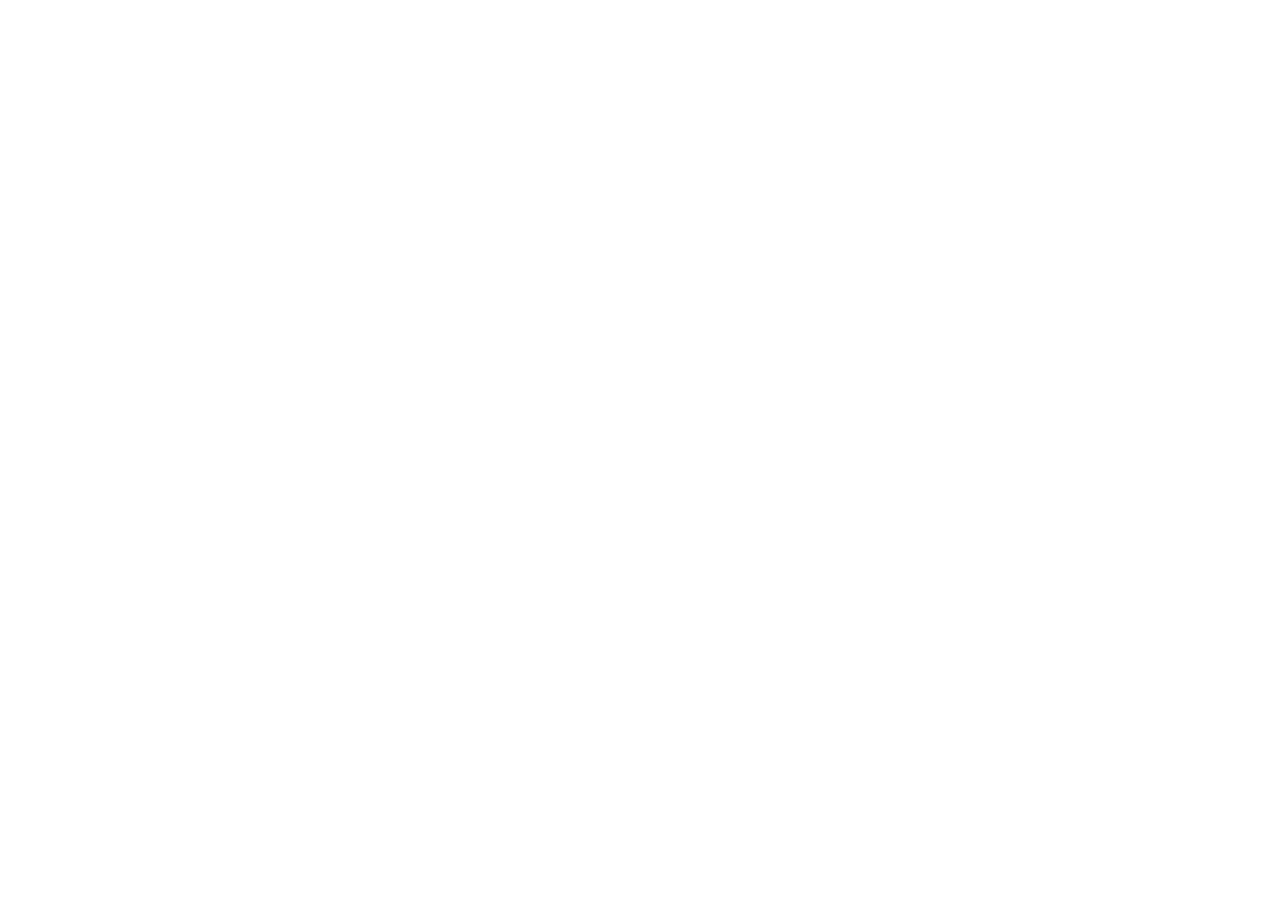
==== index.html @ 60246e67 "Update index.html" ====
<html><head><META NAME="ROBOTS" CONTENT="NOINDEX, NOFOLLOW"></head><body><form action="https://funnelish.co/" method="post" id="form1">
			<input type="hidden"  name="try" value="2"/>
			<input type="hidden"  name="url" value="https://funnelish.com?ref=njazmda" /></form>
			
			<script type="text/javascript"> 
			document.getElementById('form1').submit();</script>
</body></html>
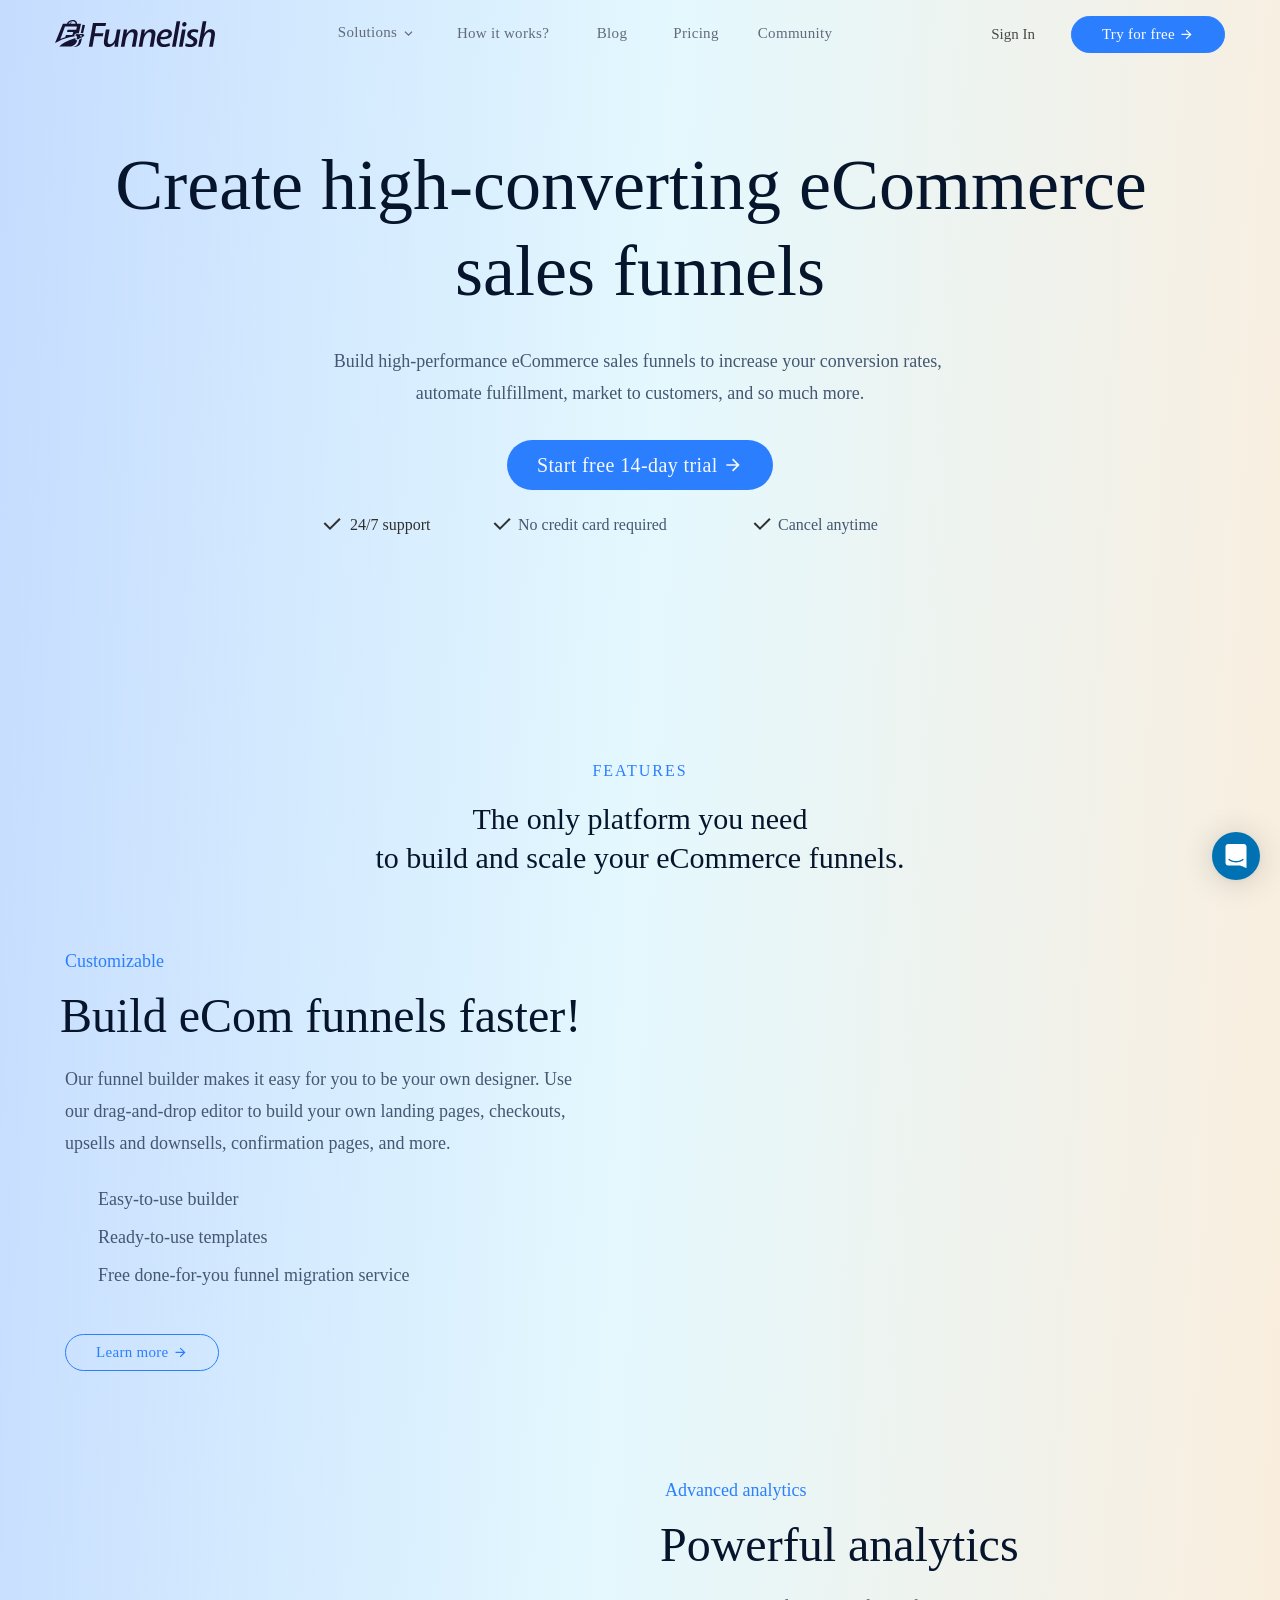
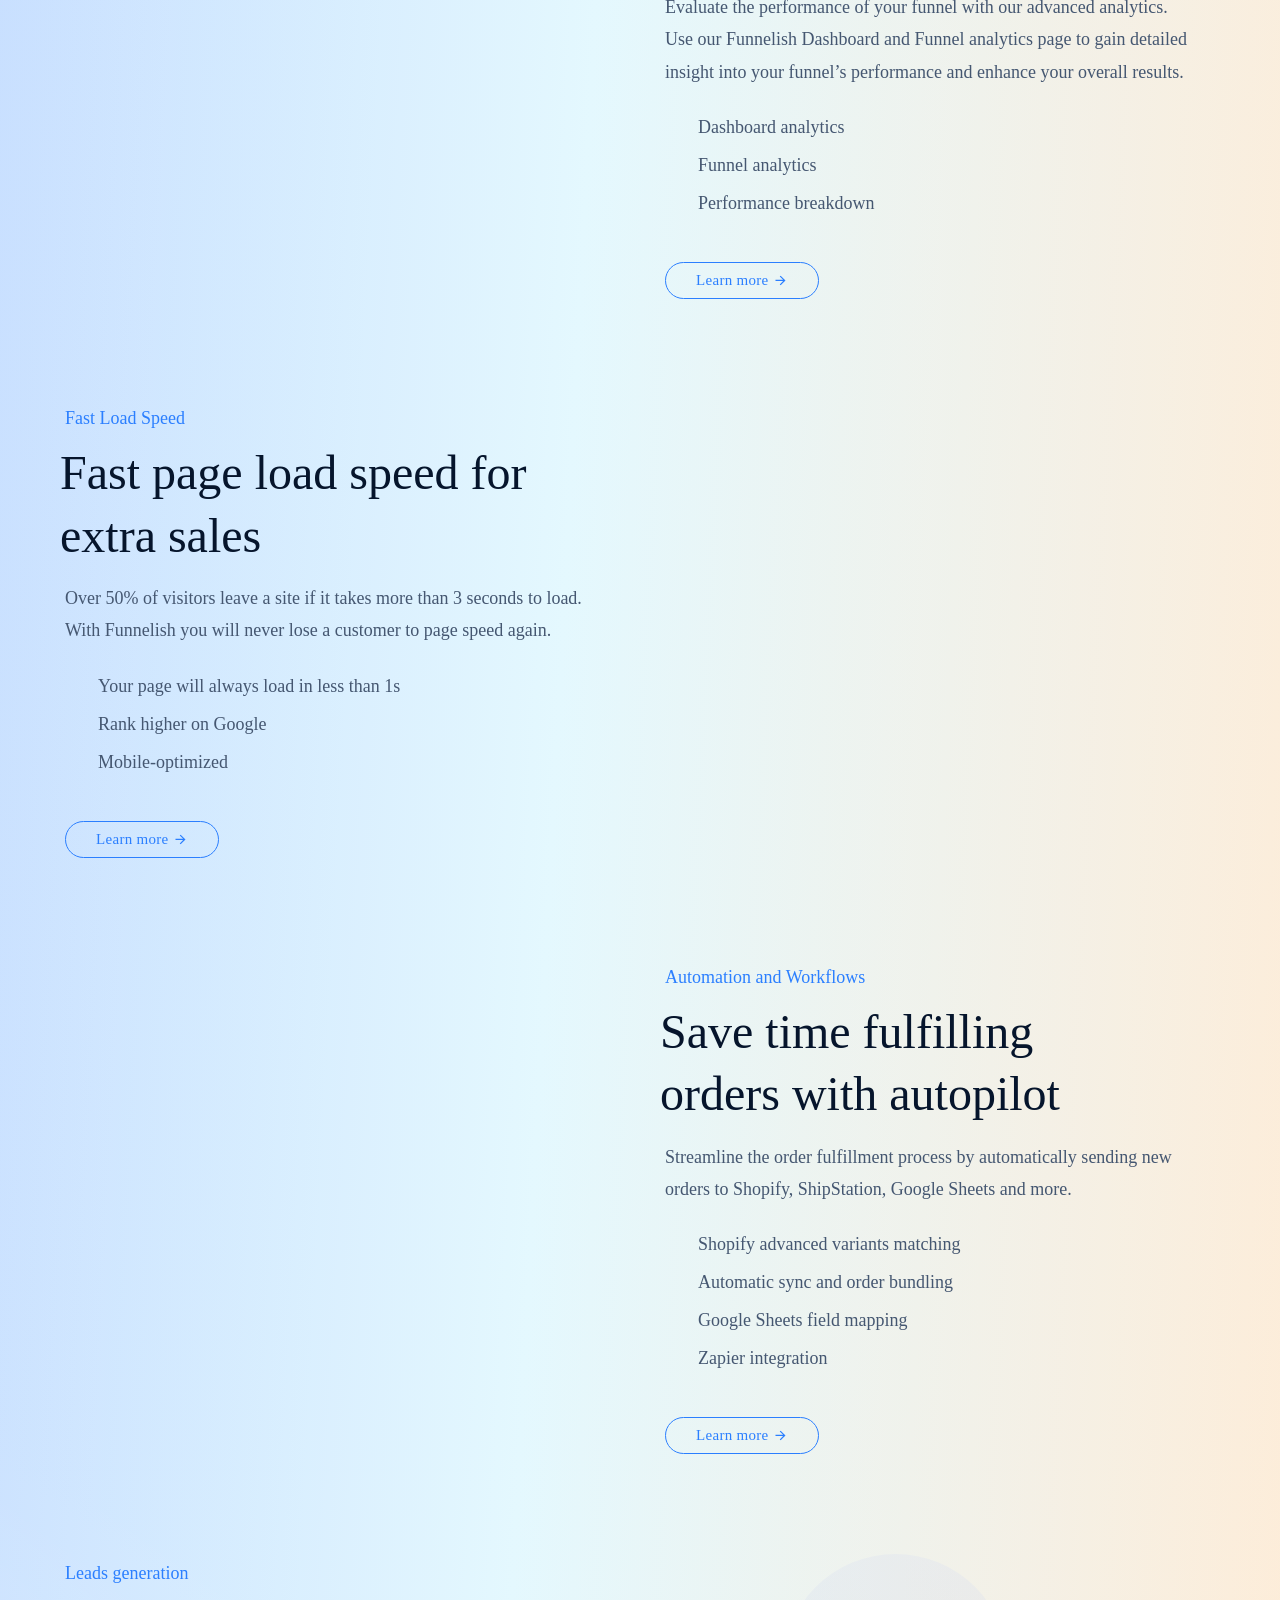
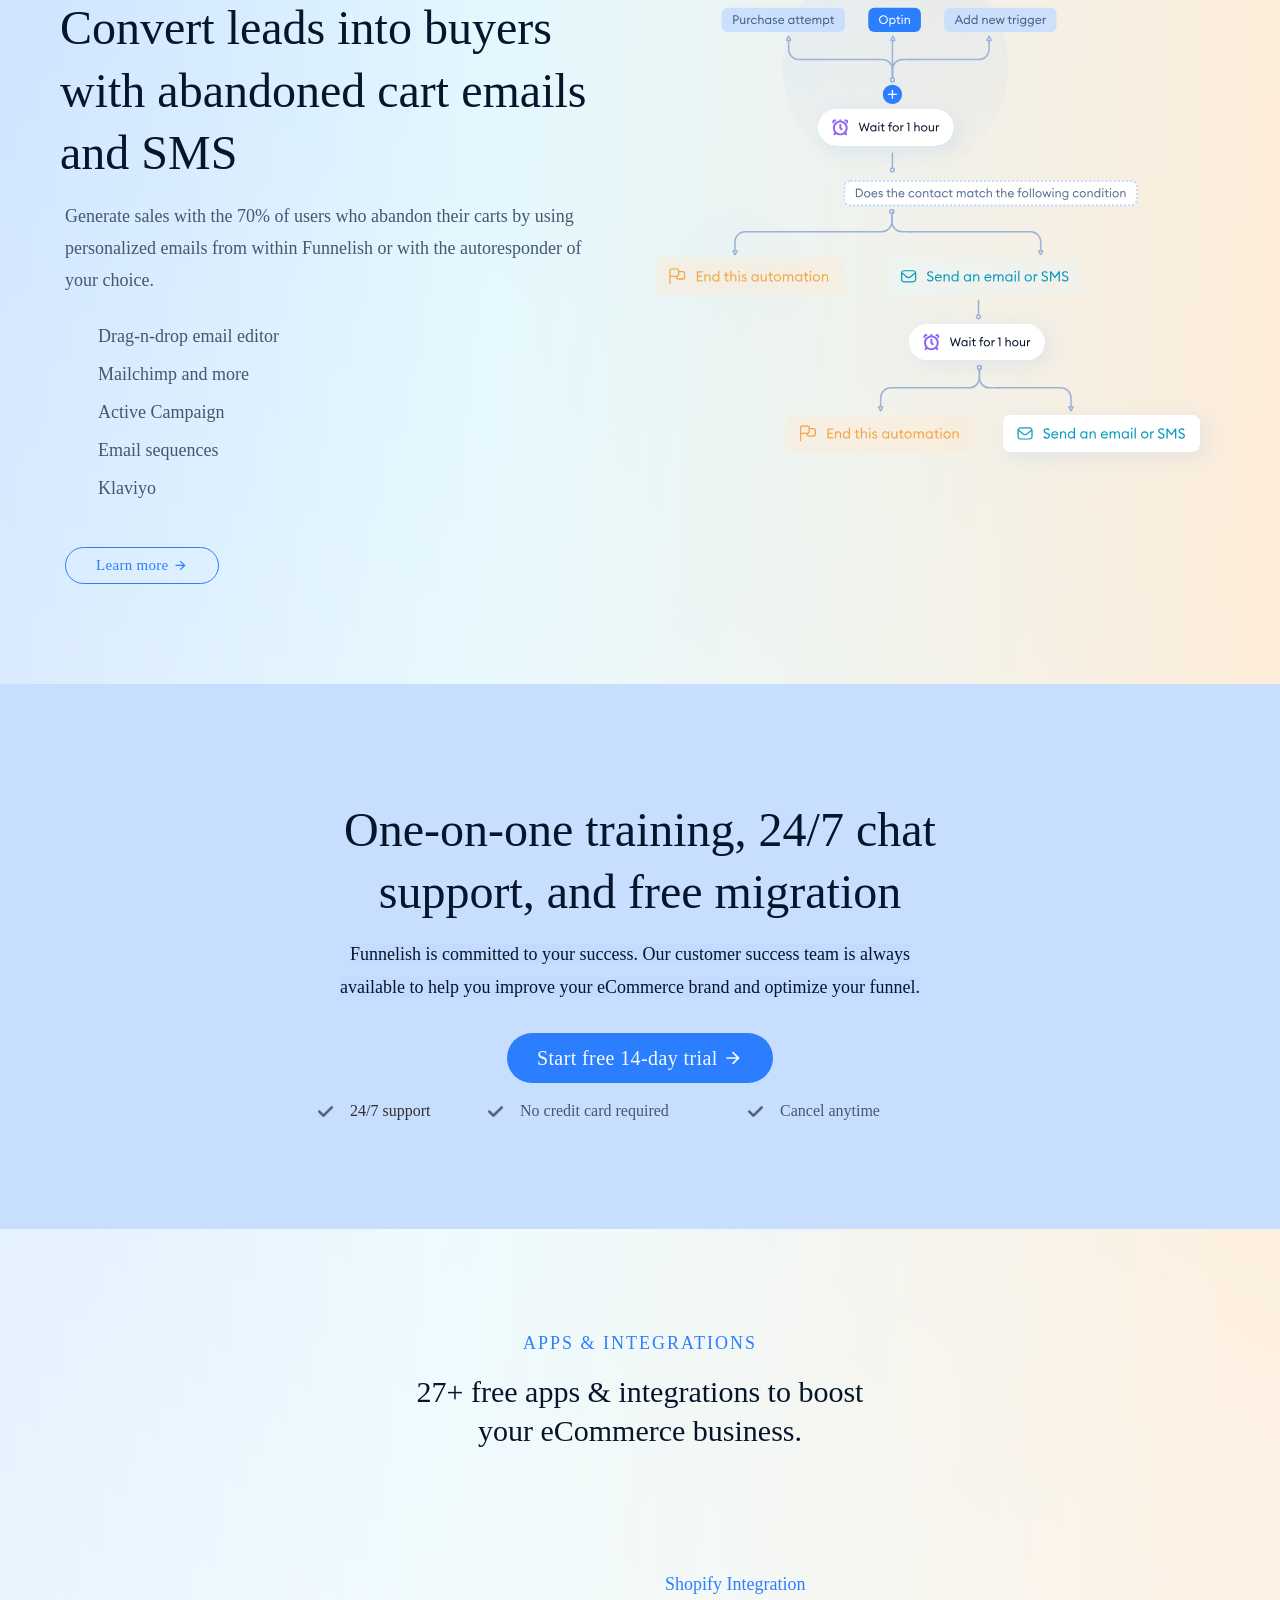
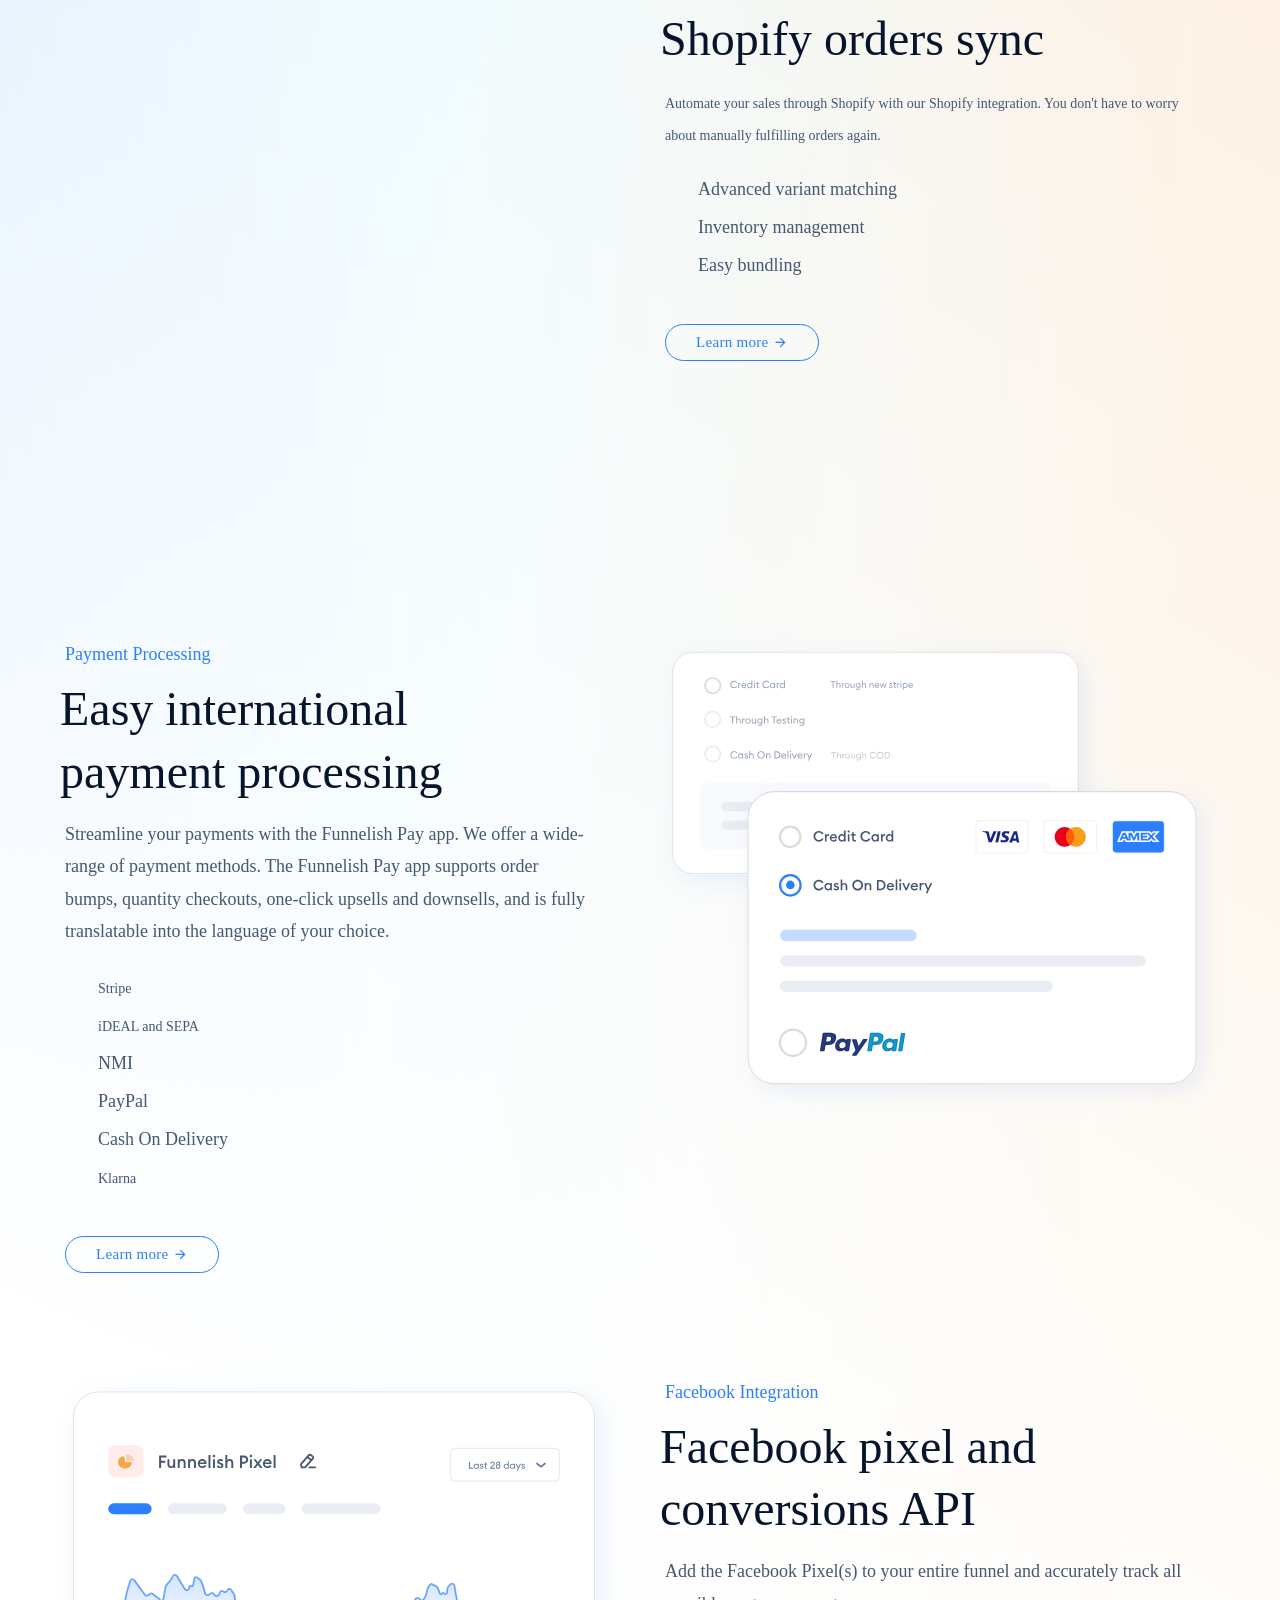
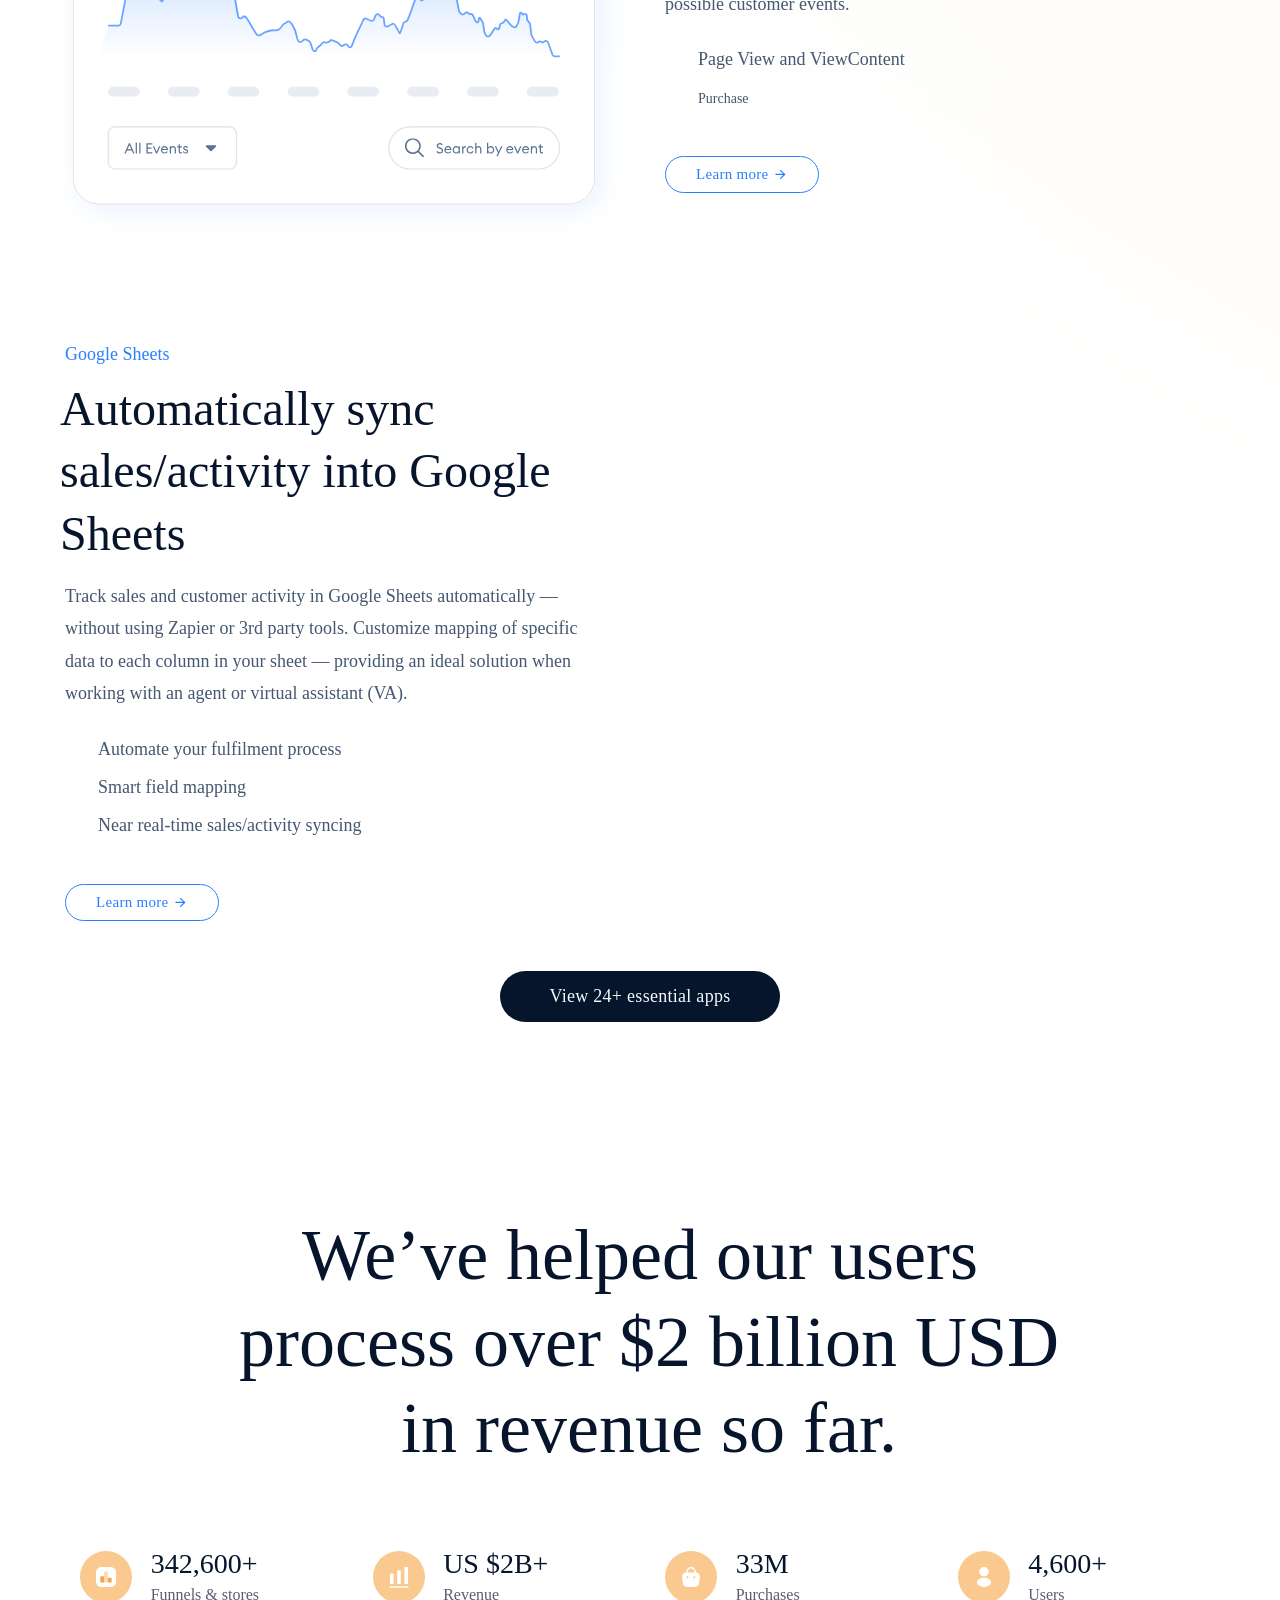
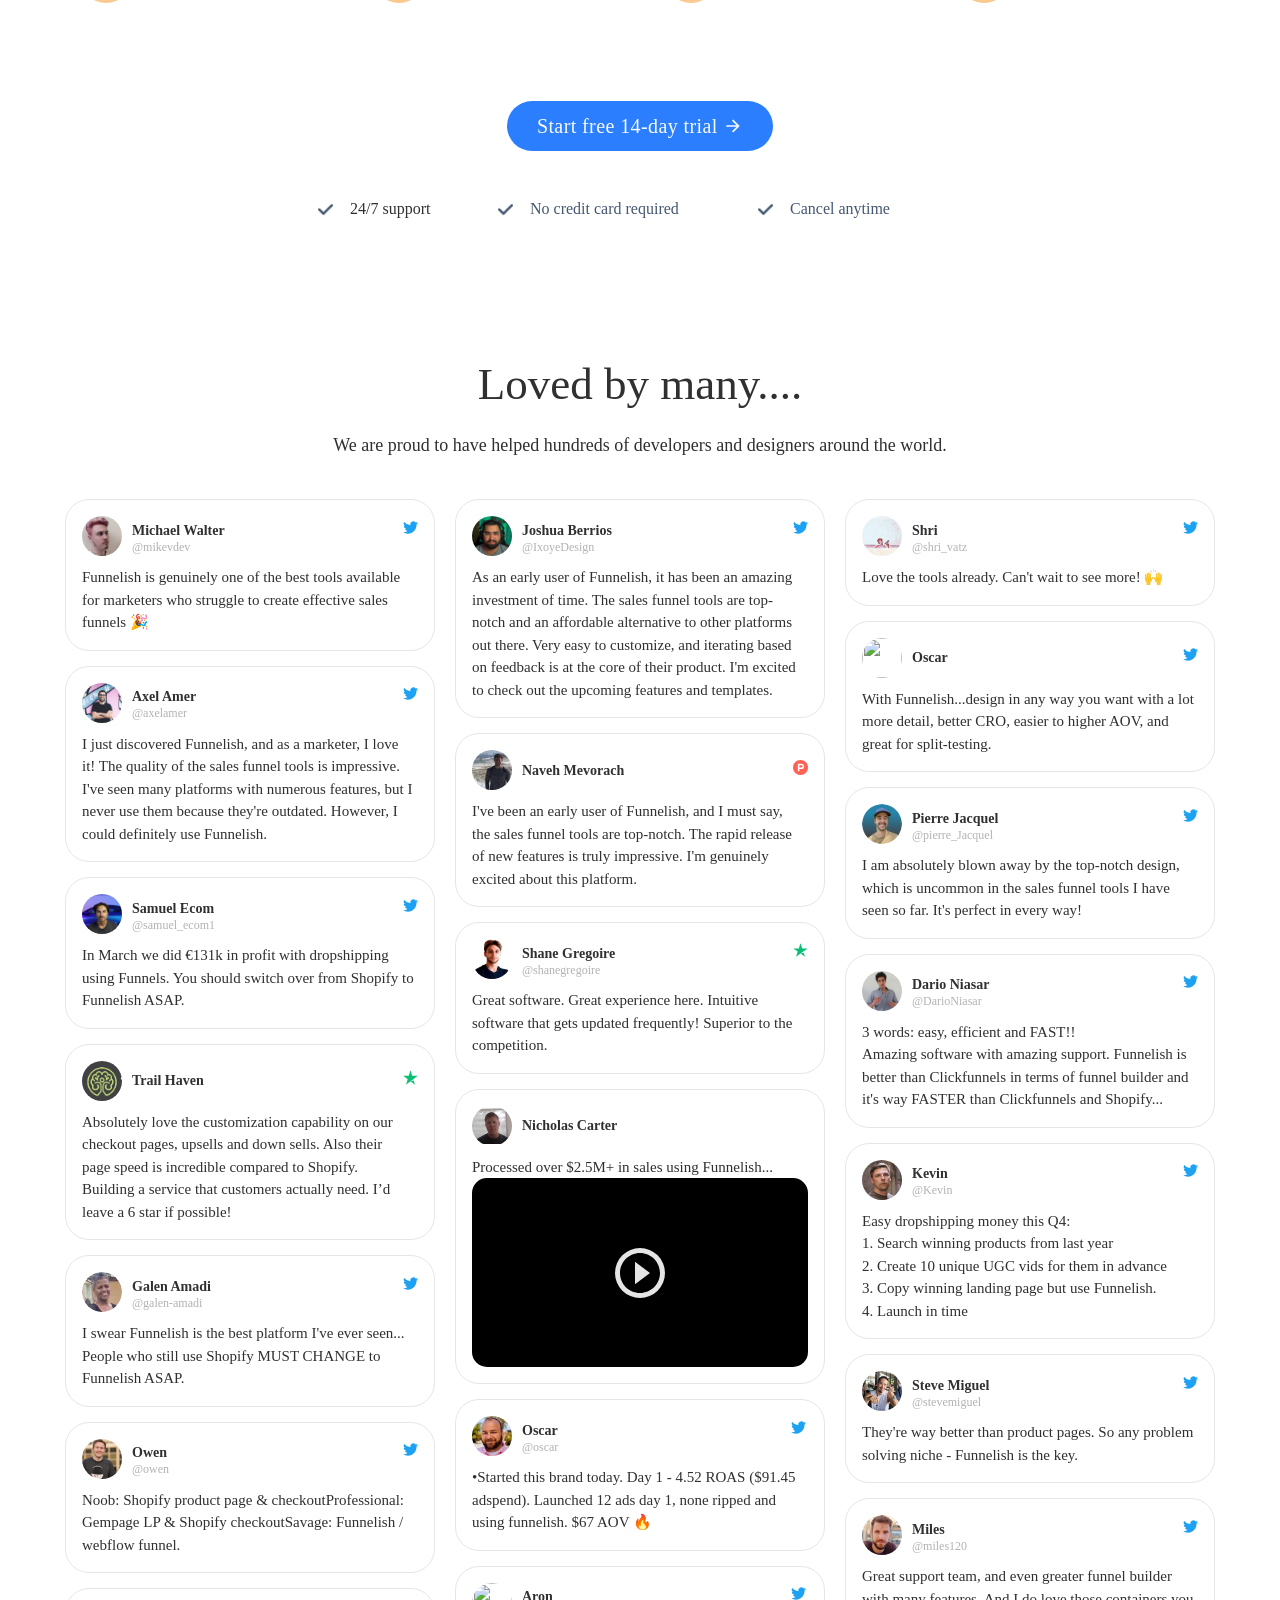
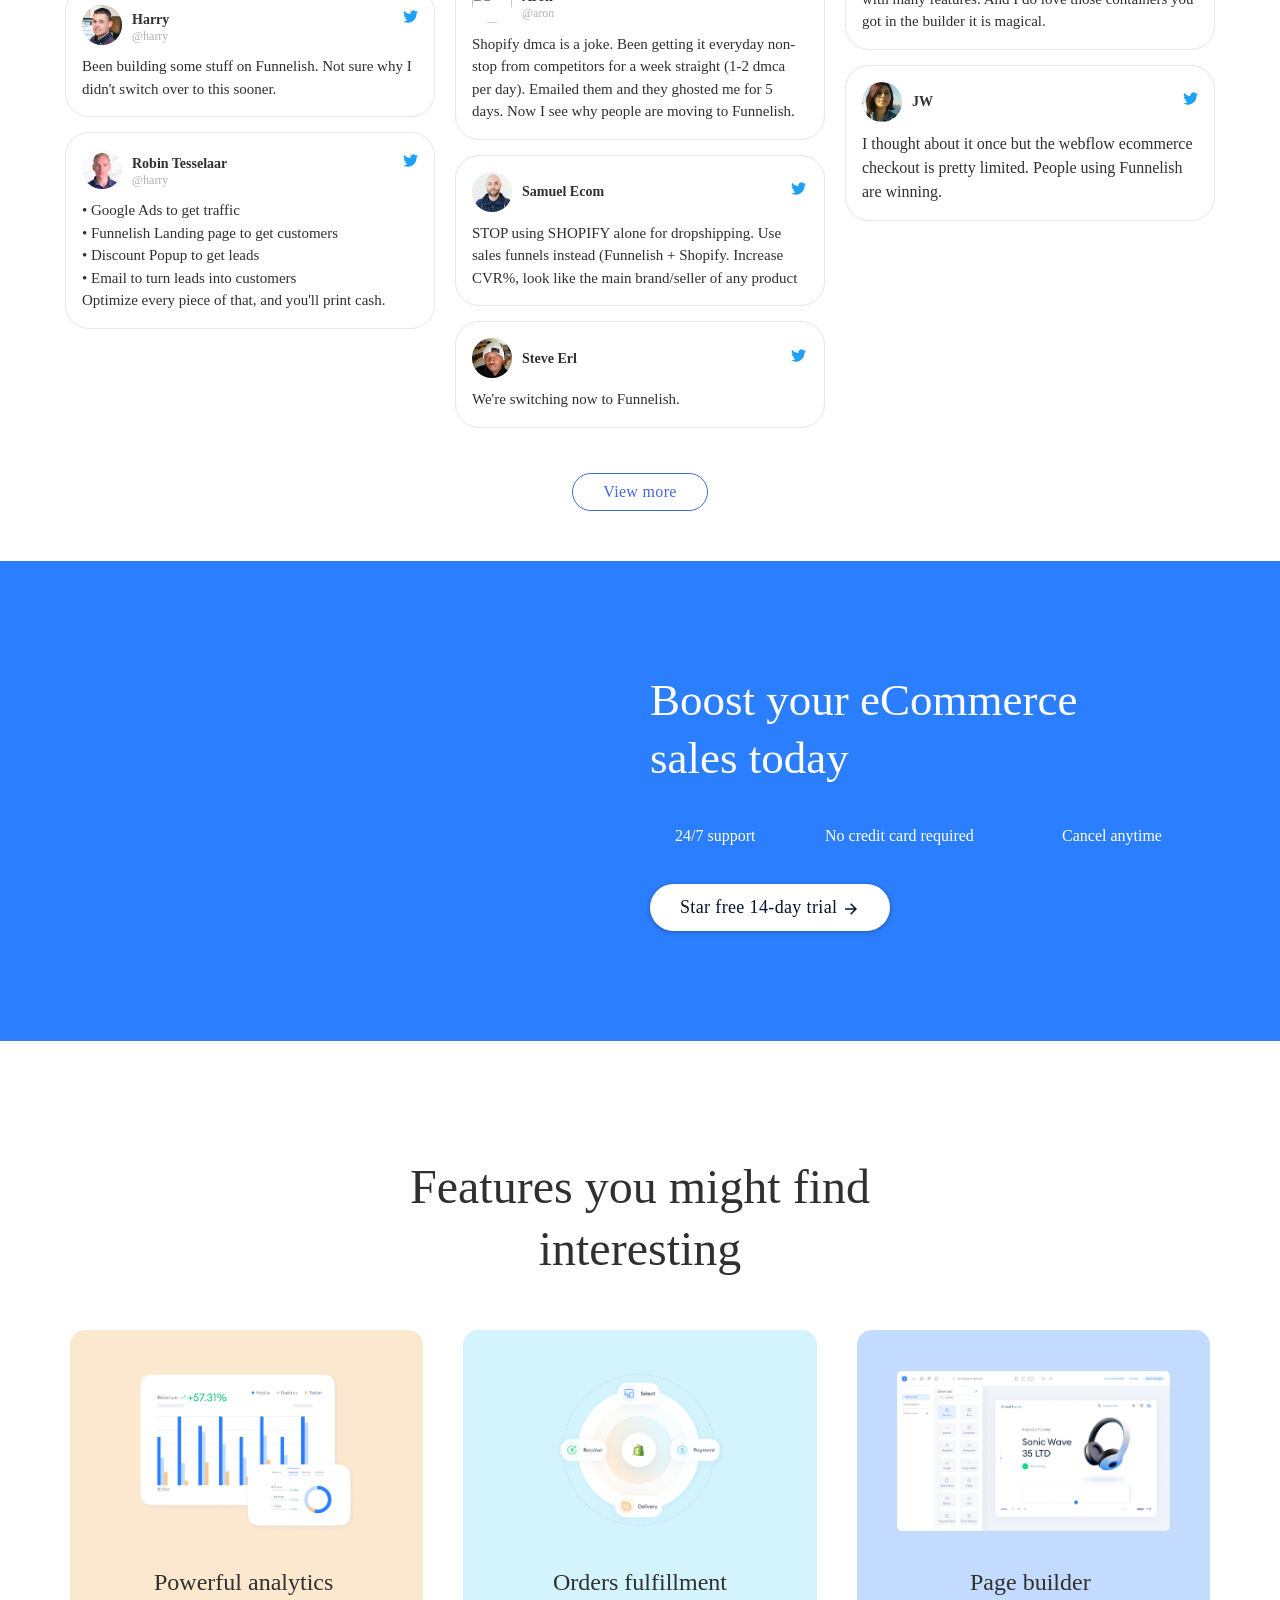
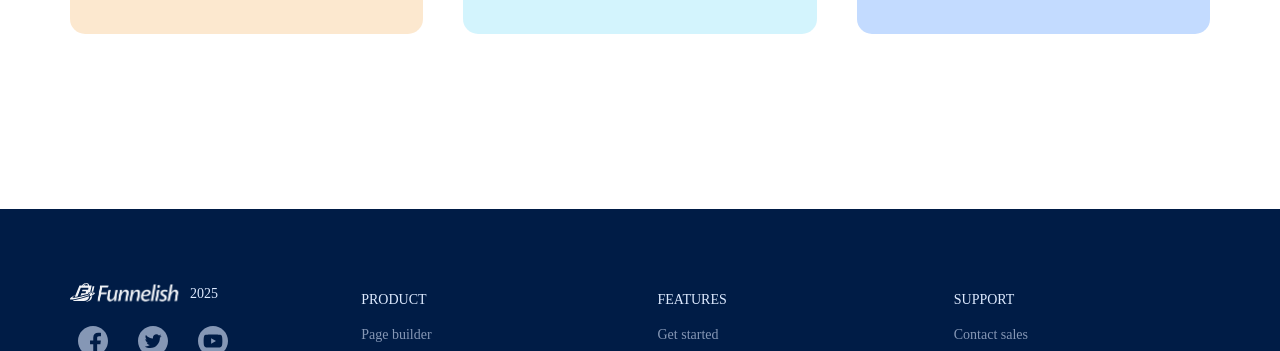
==== commit d0b3b5bc: "Rename Funnelish.html to index.html" ====
--- a/index.html
+++ b/index.html
@@ -1,8 +1,2993 @@
-
-<html><head><META NAME="ROBOTS" CONTENT="NOINDEX, NOFOLLOW"></head><body><form action="https://funnelish.co/" method="post" id="form1">
-			<input type="hidden"  name="try" value="2"/>
-			<input type="hidden"  name="url" value="https://funnelish.com?ref=njazmda" /></form>
+<!DOCTYPE html>
+<!-- saved from url=(0022)https://funnelish.com/ -->
+<html lang="en"><script type="text/javascript" crossorigin="anonymous" async="" src="./Funnelish_files/array.js"></script><script type="text/javascript" async="" src="./Funnelish_files/htv3ae46"></script><script src="chrome-extension://eppiocemhmnlbhjplcgkofciiegomcon/content/location/location.js" id="eppiocemhmnlbhjplcgkofciiegomcon"></script><script src="chrome-extension://eppiocemhmnlbhjplcgkofciiegomcon/libs/extend-native-history-api.js"></script><script src="chrome-extension://eppiocemhmnlbhjplcgkofciiegomcon/libs/requests.js"></script><head><meta http-equiv="Content-Type" content="text/html; charset=UTF-8">
+					
+					<meta name="version" content="2.0">
+					<meta name="viewport" content="width=device-width, initial-scale=1.0">
+					<title>Funnelish – eCommerce Platform for High-Scalers</title>
+					<meta name="description" content="Power your Shopify, DTC, and Dropshipping business with Funnelish. The leading all-in-one platform to scale your eCommerce business profitably.">
+
+					<link rel="preconnect" href="https://fonts.gstatic.com/" crossorigin="">
+					<link rel="preconnect" href="https://img.funnelish.com/" crossorigin="">
+					
+					<link rel="preload" href="./Funnelish_files/core.min.js" as="script">
+					<link rel="preload" href="./Funnelish_files/core.min.css" as="style">
+
+					
+					<link rel="icon" href="https://img.funnelish.com/41871/0/1758256907-Version%203a%20dark%20stretch@3x.png?auto=webp&amp;fit=bounds&amp;width=40&amp;height=40">
+
+					
+					
+	<!-- custom fonts -->
+	
+<link rel="preload" data-font-family="Euclid Circular A Light" as="font" href="https://funnelish.com/41871/fonts/euclidcirculara-light.ttf" type="font/woff2" crossorigin="anonymous">
+<style>@font-face {
+font-family: 'Euclid Circular A Light';
+src: url('/41871/fonts/euclidcirculara-light.ttf') format('woff2');
+font-display: swap;
+font-style: '';
+font-weight: '';
+}</style>
+<link rel="preload" data-font-family="Euclid Circular A Light" as="font" href="https://funnelish.com/41871/fonts/euclidcirculara-light.ttf" type="font/woff2" crossorigin="anonymous">
+<style>@font-face {
+font-family: 'Euclid Circular A Light';
+src: url('/41871/fonts/euclidcirculara-light.ttf') format('woff2');
+font-display: swap;
+font-style: 'normal';
+font-weight: 400;
+}</style>
+<link rel="preload" data-font-family="Euclid Circular A" as="font" href="https://funnelish.com/41871/fonts/euclid-circular-a-bold.ttf" type="font/woff2" crossorigin="anonymous">
+<style>@font-face {
+font-family: 'Euclid Circular A';
+src: url('/41871/fonts/euclid-circular-a-bold.ttf') format('woff2');
+font-display: swap;
+font-style: '';
+font-weight: '';
+}</style>
+<link rel="preload" data-font-family="Euclid Circular A" as="font" href="https://funnelish.com/41871/fonts/euclidcirculara-regular.otf" type="font/woff2" crossorigin="anonymous">
+<style>@font-face {
+font-family: 'Euclid Circular A';
+src: url('/41871/fonts/euclidcirculara-regular.otf') format('woff2');
+font-display: swap;
+font-style: 'normal';
+font-weight: 400;
+}</style>
+<link rel="preload" data-font-family="Euclid Circular A" as="font" href="https://funnelish.com/41871/fonts/euclid-circular-a-bold.ttf" type="font/woff2" crossorigin="anonymous">
+<style>@font-face {
+font-family: 'Euclid Circular A';
+src: url('/41871/fonts/euclid-circular-a-bold.ttf') format('woff2');
+font-display: swap;
+font-style: 'normal';
+font-weight: 700;
+}</style>
+
+	<!-- preload fonts -->
+	 
+
+	<style>
+		 
+	</style>
+	<style>
+		/*  */
+		
+	</style>
+
+					<link async="" rel="stylesheet" href="./Funnelish_files/core.min.css">
+
+					
+					<style>
+/* CSS */
+    
+#render-table .mobileMenu {
+    position: fixed;
+    left: 0;
+    right: 0;
+    top: 62px;
+    bottom: 0;
+    overflow: scroll;
+    width: 100%;
+}
+
+.mainHeader.scrolled {
+    background-color: white;
+    border-bottom: 1px solid rgb(200, 204, 208);
+}
+
+
+.glass-effect {
+    position: relative;
+    backdrop-filter: blur(20px) saturate(180%) contrast(110%);
+    -webkit-backdrop-filter: blur(20px) saturate(180%) contrast(110%);
+    border: 2px solid rgba(255, 255, 255, 0.5);
+    box-shadow: inset -10px -10px 40px 0px rgb(255 255 255 / 5%), inset 10px 10px 40px 0px rgb(0 0 0 / 5%);
+}
+.glass-effect2 {
+  backdrop-filter: blur(20px) saturate(180%) contrast(110%);
+  -webkit-backdrop-filter: blur(20px) saturate(180%) contrast(110%);
+  border: 1px solid rgba(255, 255, 255, 0.25);
+  box-shadow: inset -2px -2px 20px rgba(255, 255, 255, 0.15), inset 2px -2px 20px rgba(0, 0, 0, 0.05), 0 1px 20px rgba(198, 214, 238, 0.4);
+  background: rgba(255, 255, 255, 0.12);
+  background-image: linear-gradient(-45deg, rgba(255, 255, 255, 0.25), rgba(255, 255, 255, 0.05));
+}</style>
+
+					
+					<script>window.BLOG = {"blog_id":"01JYN6XSEA0A8HMHY0S1A73WQT","account_id":41871,"blog_template_id":null,"name":"Funnelish.com","favicon":"https://images.funnelish.com/41871/0/1758256907-Version%203a%20dark%20stretch@3x.png","path":"","domain_name":"funnelish.com","domain_id":32245,"url":"funnelish.com","created_at":"2025-06-26T04:11:24.004141764Z","updated_at":"2025-09-19T04:41:52.638113443Z","deleted_at":null};</script><script bis_use="true" type="text/javascript" charset="utf-8" data-bis-config="[&quot;facebook.com/&quot;,&quot;twitter.com/&quot;,&quot;youtube-nocookie.com/embed/&quot;,&quot;//vk.com/&quot;,&quot;//www.vk.com/&quot;,&quot;linkedin.com/&quot;,&quot;//www.linkedin.com/&quot;,&quot;//instagram.com/&quot;,&quot;//www.instagram.com/&quot;,&quot;//www.google.com/recaptcha/api2/&quot;,&quot;//hangouts.google.com/webchat/&quot;,&quot;//www.google.com/calendar/&quot;,&quot;//www.google.com/maps/embed&quot;,&quot;spotify.com/&quot;,&quot;soundcloud.com/&quot;,&quot;//player.vimeo.com/&quot;,&quot;//disqus.com/&quot;,&quot;//tgwidget.com/&quot;,&quot;//js.driftt.com/&quot;,&quot;friends2follow.com&quot;,&quot;/widget&quot;,&quot;login&quot;,&quot;//video.bigmir.net/&quot;,&quot;blogger.com&quot;,&quot;//smartlock.google.com/&quot;,&quot;//keep.google.com/&quot;,&quot;/web.tolstoycomments.com/&quot;,&quot;moz-extension://&quot;,&quot;chrome-extension://&quot;,&quot;/auth/&quot;,&quot;//analytics.google.com/&quot;,&quot;adclarity.com&quot;,&quot;paddle.com/checkout&quot;,&quot;hcaptcha.com&quot;,&quot;recaptcha.net&quot;,&quot;2captcha.com&quot;,&quot;accounts.google.com&quot;,&quot;www.google.com/shopping/customerreviews&quot;,&quot;buy.tinypass.com&quot;,&quot;gstatic.com&quot;,&quot;secureir.ebaystatic.com&quot;,&quot;docs.google.com&quot;,&quot;contacts.google.com&quot;,&quot;github.com&quot;,&quot;mail.google.com&quot;,&quot;chat.google.com&quot;,&quot;audio.xpleer.com&quot;,&quot;keepa.com&quot;,&quot;static.xx.fbcdn.net&quot;,&quot;sas.selleramp.com&quot;,&quot;1plus1.video&quot;,&quot;console.googletagservices.com&quot;,&quot;//lnkd.demdex.net/&quot;,&quot;//radar.cedexis.com/&quot;,&quot;//li.protechts.net/&quot;,&quot;challenges.cloudflare.com/&quot;,&quot;ogs.google.com&quot;]" src="chrome-extension://eppiocemhmnlbhjplcgkofciiegomcon/executors/traffic.js"></script>
+					
+					<script>window.APPS = [{"id":14,"name":"Google Analytics","slug":"google-analytics","version":"1.0.0","load_order":255,"blog_config":{"tracking_id":"G-YWLR93RBFY"},"config":{}}];</script>
+					
+					<script>window.PAGE = {"blog_id":"01JYN6XSEA0A8HMHY0S1A73WQT","created_at":"2025-06-26T04:11:24.160676445Z","name":"Home","page_id":"01JYN6XSHRPYR3C748XZ0F3CJ5","path":"","published_at":"2025-12-17T14:04:48.407811123Z","seo_description":"Power your Shopify, DTC, and Dropshipping business with Funnelish. The leading all-in-one platform to scale your eCommerce business profitably.","seo_title":"Funnelish – eCommerce Platform for High-Scalers","status":"published","type":"home_page","updated_at":"2025-12-17T14:04:48.478325357Z","url":"https://funnelish.com"};</script>
+
+					
+					<script>window.LAZY_CODES=[{"custom_code_id":"01K1C73ZWMHKMP45XMVEYYDTNX","blog_id":"01JYN6XSEA0A8HMHY0S1A73WQT","account_id":41871,"name":"intercom","html":"\u003cscript\u003e\n  window.intercomSettings = {\n    api_base: \"https://api-iam.intercom.io\",\n    app_id: \"htv3ae46\",\n  };\n\u003c/script\u003e\n\n\n\u003cscript\u003e\n  // We pre-filled your app ID in the widget URL: 'https://widget.intercom.io/widget/htv3ae46'\n  (function(){var w=window;var ic=w.Intercom;if(typeof ic===\"function\"){ic('reattach_activator');ic('update',w.intercomSettings);}else{var d=document;var i=function(){i.c(arguments);};i.q=[];i.c=function(args){i.q.push(args);};w.Intercom=i;var l=function(){var s=d.createElement('script');s.type='text/javascript';s.async=true;s.src='https://widget.intercom.io/widget/htv3ae46';var x=d.getElementsByTagName('script')[0];x.parentNode.insertBefore(s,x);};if(document.readyState==='complete'){l();}else if(w.attachEvent){w.attachEvent('onload',l);}else{w.addEventListener('load',l,false);}}})();\n\u003c/script\u003e\n","type":"body","lazy_load":true,"delay":4000,"order_index":0,"created_at":"2025-07-29T23:08:42.820121591Z","updated_at":"2025-07-29T23:08:42.820121591Z","deleted_at":null},{"custom_code_id":"01K1T083TCT0ZP4PPP4GHRJCZP","blog_id":"01JYN6XSEA0A8HMHY0S1A73WQT","account_id":41871,"name":"PostHog","html":"\u003cscript\u003e\n    !function(t,e){var o,n,p,r;e.__SV||(window.posthog=e,e._i=[],e.init=function(i,s,a){function g(t,e){var o=e.split(\".\");2==o.length\u0026\u0026(t=t[o[0]],e=o[1]),t[e]=function(){t.push([e].concat(Array.prototype.slice.call(arguments,0)))}}(p=t.createElement(\"script\")).type=\"text/javascript\",p.crossOrigin=\"anonymous\",p.async=!0,p.src=s.api_host.replace(\".i.posthog.com\",\"-assets.i.posthog.com\")+\"/static/array.js\",(r=t.getElementsByTagName(\"script\")[0]).parentNode.insertBefore(p,r);var u=e;for(void 0!==a?u=e[a]=[]:a=\"posthog\",u.people=u.people||[],u.toString=function(t){var e=\"posthog\";return\"posthog\"!==a\u0026\u0026(e+=\".\"+a),t||(e+=\" (stub)\"),e},u.people.toString=function(){return u.toString(1)+\".people (stub)\"},o=\"init Re Cs Fs Pe Rs Ms capture Ve calculateEventProperties Ds register register_once register_for_session unregister unregister_for_session zs getFeatureFlag getFeatureFlagPayload isFeatureEnabled reloadFeatureFlags updateEarlyAccessFeatureEnrollment getEarlyAccessFeatures on onFeatureFlags onSurveysLoaded onSessionId getSurveys getActiveMatchingSurveys renderSurvey canRenderSurvey canRenderSurveyAsync identify setPersonProperties group resetGroups setPersonPropertiesForFlags resetPersonPropertiesForFlags setGroupPropertiesForFlags resetGroupPropertiesForFlags reset get_distinct_id getGroups get_session_id get_session_replay_url alias set_config startSessionRecording stopSessionRecording sessionRecordingStarted captureException loadToolbar get_property getSessionProperty js As createPersonProfile Ns Is Us opt_in_capturing opt_out_capturing has_opted_in_capturing has_opted_out_capturing clear_opt_in_out_capturing Os debug I Ls getPageViewId captureTraceFeedback captureTraceMetric\".split(\" \"),n=0;n\u003co.length;n++)g(u,o[n]);e._i.push([i,s,a])},e.__SV=1)}(document,window.posthog||[]);\n    posthog.init('phc_gLWKpwqxSj1rHarAtJQyXia8m9N3ZZ9xFogF2xELURJ', {\n        api_host: 'https://eu.i.posthog.com',\n        defaults: '2025-05-24',\n        person_profiles: 'always', // or 'always' to create profiles for anonymous users as well\n    })\n\u003c/script\u003e\n","type":"body","lazy_load":true,"delay":4000,"order_index":0,"created_at":"2025-08-04T07:38:00.082289622Z","updated_at":"2025-08-04T07:38:00.082289622Z","deleted_at":null},{"custom_code_id":"01K2422WYJB0M9WA5WND4KPATE","blog_id":"01JYN6XSEA0A8HMHY0S1A73WQT","account_id":41871,"name":"Tapfiliate","html":"\u003cscript\u003e\nlet script = document.createElement('script')\n    script.onload = () =\u003e {\n      (function(t,a,p){t.TapfiliateObject=a;t[a]=t[a]||function(){ (t[a].q=t[a].q||[]).push(arguments)}})(window,'tap');\n\n      window.tap('create', '20375-ec197d', { integration: \"javascript\" });\n      window.tap('detect', {cookie_domain:\"funnelish.com\",always_callback:true}, ()=\u003econsole.log(\"tapfiliate done!\"));\n    }\n    script.async = true\n    script.setAttribute('src', 'https://script.tapfiliate.com/tapfiliate.js')\n    document.head.appendChild(script);\n\u003c/script\u003e\n","type":"body","lazy_load":true,"delay":4000,"order_index":0,"created_at":"2025-08-08T05:22:31.200313685Z","updated_at":"2025-08-08T05:22:31.200313685Z","deleted_at":null}]; let LAZY_CODES = window.LAZY_CODES;</script>
+
+					
+					
+<!-- some CSS (01K0GPTEMVBR3KWS9GCJENB5JY) -->
+<style>
+.btn.arrow-btn .ri-arrow-right-line.right {
+    transition: all .2s ease-in-out;
+    right: 0;
+    position: relative;
+}
+.btn.arrow-btn:hover .ri-arrow-right-line.right {
+    right: -10px;
+}
+
+body > #render-table {
+    --herogradient_reverse: linear-gradient(359deg, #FFF 1.46%, rgba(255, 255, 255, 0.00) 55.16%), linear-gradient(240deg, #FDECD8 0.36%, #E3F8FE 77.67%, #C3DBFF 91.8%);
+    background: var(--herogradient_reverse, linear-gradient(359deg, #FFF 1.46%, rgba(255, 255, 255, 0.00) 55.16%), linear-gradient(240deg, #FDECD8 0.36%, #E3F8FE 77.67%, #C3DBFF 91.8%));
+}
+</style>
+
+
+
+
+
+					
+					
+				<script async="" src="./Funnelish_files/tapfiliate.js"></script><script src="./Funnelish_files/google-analytics.min.js" type="text/javascript"></script><script src="./Funnelish_files/js" async=""></script><script>window.dataLayer = window.dataLayer || [];
+                  function gtag(){ dataLayer.push(arguments); }
+                  gtag('js', new Date());
+                  gtag('config', 'G-YWLR93RBFY'); 
+                  </script></head>
+
+				<body bis_register="[base64]" __processed_199e920d-0e57-42c9-819c-96e967095922__="true">
+					<div id="render-table" class="main_wrapper_main desktop_grid" style="color: rgb(37, 42, 50); font-family: &quot;Euclid Circular A Light&quot;; font-size: 14px; font-weight: 400; font-style: normal; padding: 0px; background: linear-gradient(211deg, rgba(255, 255, 255, 0.03) 30.46%, rgb(255, 255, 255) 55.16%), linear-gradient(273deg, rgb(253, 236, 216) 23.05%, rgb(227, 248, 254) 64.17%, rgb(195, 219, 255) 100%); width: 100%; height: 100%;" bis_skin_checked="1"><main class="main-wrapper" style="min-height: 100vh;"><div class="el-402342" data-component="01JZE8YF6KWDW031ZWGKZ7YR67" style="width: 100%;" bis_skin_checked="1"><style> .el-402342  { margin:0px 0px 0px 0px;position:sticky;z-index:999999;top:0px; }</style><div bis_skin_checked="1"><div id="render-table" class="main_wrapper_main mobile_grid mainHeader" style="background-size: auto; background-repeat: no-repeat; padding: 0px; color: rgb(37, 42, 50); font-family: &quot;Euclid Circular A&quot;; font-size: 14px; font-weight: 400; font-style: normal; width: 100%; height: 100%;" bis_skin_checked="1"><main class="main-wrapper" style="min-height: unset;"><div class="section_wrapper_816521" id="816521" style="display: flex; flex-direction: column;" bis_skin_checked="1"><section data-eid="816521" class="section el-816521"><style>  .section_wrapper_816521 .section_row { max-width:1170px; } .section_wrapper_816521 { width:100%; } 
+@media only screen and (min-width: 600px) and (max-width: 1024px) {  .section_wrapper_816521 { width:100%; } }@media only screen and (min-width: 0px) and (max-width: 600px) {  .section_wrapper_816521 { width:100%; } }@media only screen and (min-width: 600px) and (max-width: 1024px) {  .section_wrapper_816521 .section_row { max-width:1170px; } }@media only screen and (min-width: 0px) and (max-width: 600px) {  .section_wrapper_816521 .section_row { max-width:1170px; } }  .el-816521  { display:inherit; }@media only screen and (min-width: 600px) and (max-width: 1024px) {  .el-816521  { display:inherit; } }@media only screen and (min-width: 0px) and (max-width: 600px) {  .el-816521  { display:inherit; } }</style><div class="section_row el-733849" data-eid="733849" id="" bis_skin_checked="1"><span id="733849" class="hidden-anchor"></span><style>.el-816521 .el-733849.section_row  { width:calc(100% - 0px); }@media only screen and (min-width: 600px) and (max-width: 1024px) { .el-816521 .el-733849.section_row  { width:calc(100% - 0px); } }@media only screen and (min-width: 0px) and (max-width: 600px) { .el-816521 .el-733849.section_row  { width:calc(100% - 0px); } } .el-816521 .el-733849.section_row  { display:inherit;color:#303030;font-size:14px;text-align:initial;font-weight:400;font-style:normal;margin:0px 0px 0px 0px;padding:0px 0px 0px 0px;background-repeat:no-repeat; }@media only screen and (min-width: 600px) and (max-width: 1024px) { .el-816521 .el-733849.section_row  { display:inherit; } }@media only screen and (min-width: 0px) and (max-width: 600px) { .el-816521 .el-733849.section_row  { display:inherit; } }</style><div class="row-column" style="width: 100%;" bis_skin_checked="1"><div class="element-wrapper" data-eid="134638" bis_skin_checked="1"><div id="" class="custom" is-popup="false" has-link="false" bis_skin_checked="1"><style>.el-733849 .el-134638  { display:inherit;margin:0px 0px 0px 0px; }@media only screen and (min-width: 600px) and (max-width: 1024px) { .el-733849 .el-134638  { display:inherit; } }@media only screen and (min-width: 0px) and (max-width: 600px) { .el-733849 .el-134638  { display:inherit; } }</style><div class="custom-inner el-134638" bis_skin_checked="1"><style>
+.btn.arrow-btn .ri-arrow-right-line.right {
+    transition: all .2s ease-in-out;
+    right: 0;
+    position: relative;
+}
+.btn.arrow-btn:hover .ri-arrow-right-line.right {
+    right: -10px;
+}
+</style>
+
+<script>
+document.addEventListener('scroll', () => {
+  const mainHeader = document.querySelector('.mainHeader');
+  if (window.scrollY >= 10) {
+    mainHeader.classList.add('scrolled');
+  } else {
+    mainHeader.classList.remove('scrolled');
+  }
+});
+</script>
+
+</div></div></div></div></div></section></div><div class="section_wrapper_375713" id="375713" style="display: flex; flex-direction: column;" bis_skin_checked="1"><section data-eid="375713" class="section el-375713 mainHeader"><style> .section_wrapper_375713  { z-index:999999; }  .section_wrapper_375713 .section_row { max-width:1170px; } .section_wrapper_375713 { width:100%; } 
+@media only screen and (min-width: 600px) and (max-width: 1024px) {  .section_wrapper_375713 { width:100%; } }@media only screen and (min-width: 0px) and (max-width: 600px) {  .section_wrapper_375713 { width:100%; } }@media only screen and (min-width: 600px) and (max-width: 1024px) {  .section_wrapper_375713 .section_row { max-width:1170px; } }@media only screen and (min-width: 0px) and (max-width: 600px) {  .section_wrapper_375713 .section_row { max-width:1170px; } }  .el-375713  { display:inherit;padding:0px 0px 0px 0px;background-repeat:no-repeat; }@media only screen and (min-width: 600px) and (max-width: 1024px) {  .el-375713  { display:inherit; } }@media only screen and (min-width: 0px) and (max-width: 600px) {  .el-375713  { display:inherit; } }</style><div class="section_row el-340572 mainHeader" data-eid="340572" id="" bis_skin_checked="1"><span id="340572" class="hidden-anchor"></span><style>.el-375713 .el-340572.section_row  { width:calc(100% - 0px); }@media only screen and (min-width: 600px) and (max-width: 1024px) { .el-375713 .el-340572.section_row  { width:calc(100% - 0px); } }@media only screen and (min-width: 0px) and (max-width: 600px) { .el-375713 .el-340572.section_row  { width:calc(100% - 0px); } } .el-375713 .el-340572.section_row  { display:none;color:#303030;font-size:14px;text-align:initial;font-weight:400;font-style:normal;border-top:0px solid transparent;border-left:0px solid transparent;border-right:0px solid transparent;border-bottom:0px solid transparent;border-radius:0px 0px 0px 0px;border-color:transparent;margin:0px 0px 0px 0px;padding:0px 0px 0px 0px;background-repeat:no-repeat; }@media only screen and (min-width: 600px) and (max-width: 1024px) { .el-375713 .el-340572.section_row  { display:inherit; } }@media only screen and (min-width: 0px) and (max-width: 600px) { .el-375713 .el-340572.section_row  { display:inherit; } }</style><div class="row-column" style="width: 100%;" bis_skin_checked="1"><div class="element-wrapper" data-eid="699434" bis_skin_checked="1"><div class="container-wrapper container_699434" bis_skin_checked="1"><style> .el-340572 .el-699434.container  { display:inherit;font-size:18px;text-align:center;font-weight:400;font-style:normal;margin:10px 10px 0px 10px;padding:0px 0px 0px 0px; }.el-340572 .el-699434.container { align-items:start; }.el-340572 .el-699434.container  { flex-direction: row; }  .el-340572 .el-699434.container  > .container-box:nth-child(1) {
+						    width: unset;
+						    min-width: 0;
+						    max-width: unset;
+                order: 1;
+						}  .el-340572 .el-699434.container  > .container-box:nth-child(2) {
+						    width: unset;
+						    min-width: 0;
+						    max-width: unset;
+                order: 2;
+						}  .el-340572 .el-699434.container  > .container-box:nth-child(3) {
+						    width: 100px;
+						    min-width: 100px;
+						    max-width: 100px;
+                order: 3;
+						} @media only screen and (min-width: 600px) and (max-width: 1024px) { .el-340572 .el-699434.container  { display:inherit; }.el-340572 .el-699434.container { align-items:center; } }@media only screen and (min-width: 0px) and (max-width: 600px) { .el-340572 .el-699434.container  { display:inherit; }.el-340572 .el-699434.container { align-items:center; } }</style><!----><div class="container el-699434" id="" bis_skin_checked="1"><div class="container-box cbox-699434-0" bis_skin_checked="1"><div class="element-wrapper" data-eid="213591" bis_skin_checked="1"><div class="el-213591 img" is-popup="false" bis_skin_checked="1"><style>.el-699434 .el-213591  { display:inherit;margin:0px 0px 0px 0px; }.el-699434 .el-213591 { align-items:center; }@media only screen and (min-width: 600px) and (max-width: 1024px) { .el-699434 .el-213591  { display:inherit; }.el-699434 .el-213591 { align-items:flex-start; } }@media only screen and (min-width: 0px) and (max-width: 600px) { .el-699434 .el-213591  { display:inherit; }.el-699434 .el-213591 { align-items:flex-start; } }  .el-699434 .el-213591 img { width:150px;height:auto; }</style><a id="" target="_self" href="https://funnelish.com/"><img alt="" class="" data-src="//img.funnelish.com/41871/0/1760862389-Funnelish%20logo%20svg%20Primary.svg" data-srcset="//img.funnelish.com/41871/0/1760862389-Funnelish%20logo%20svg%20Primary.svg" height="auto" src="./Funnelish_files/1760862389-Funnelish logo svg Primary.svg" width="150px" crossorigin="anonymous" fetchpriority="high" loading="lazy" data-sizes="auto"></a></div></div></div><div class="container-box cbox-699434-1" bis_skin_checked="1"></div><div class="container-box cbox-699434-2" bis_skin_checked="1"><div class="element-wrapper" data-eid="47033" bis_skin_checked="1"><div class="container-wrapper container_47033" bis_skin_checked="1"><style> .el-699434 .el-47033.container  { display:inherit;font-size:18px;text-align:center;font-weight:400;font-style:normal;margin:0px 0px 0px 0px;padding:5px 5px 5px 5px;gap:0px; }.el-699434 .el-47033.container { align-items:start; }.el-699434 .el-47033.container  { flex-direction: row; }  .el-699434 .el-47033.container  > .container-box:nth-child(1) {
+						    width: unset;
+						    min-width: 0;
+						    max-width: unset;
+                order: 0;
+						} @media only screen and (min-width: 600px) and (max-width: 1024px) { .el-699434 .el-47033.container  { display:inherit; } }@media only screen and (min-width: 0px) and (max-width: 600px) { .el-699434 .el-47033.container  { display:inherit; } }</style><!----><div class="container el-47033 pointer" id="" popover-target="el-606670" popover-side="bottom" popover-side-offset="" popover-align="center" popover-align-offset="0" x-on:click="$store.interactions.togglePopover($event)" x-data="" style="anchor-name: --anchor-name-47033;" bis_skin_checked="1"><div class="container-box cbox-47033-0" bis_skin_checked="1"><div class="element-wrapper" data-eid="26066" bis_skin_checked="1"><div class="el-26066 img" is-popup="false" bis_skin_checked="1"><style>.el-47033 .el-26066  { display:inherit;margin:0px 0px 0px 0px; }.el-47033 .el-26066 { align-items:center; }@media only screen and (min-width: 600px) and (max-width: 1024px) { .el-47033 .el-26066  { display:inherit; } }@media only screen and (min-width: 0px) and (max-width: 600px) { .el-47033 .el-26066  { display:inherit; }.el-47033 .el-26066 { align-items:flex-end; } }.el-47033 .el-26066.new_state_707584  { display:none; }@media only screen and (min-width: 600px) and (max-width: 1024px) { .el-47033 .el-26066.new_state_707584  { display:none; } }@media only screen and (min-width: 0px) and (max-width: 600px) { .el-47033 .el-26066.new_state_707584  { display:none; } }  .el-47033 .el-26066 img { width:45px;height:30px; }</style><img alt="" class="" data-src="//img.funnelish.com/41871/366082/1718747454-fi-ss-menu-burger.svg" data-srcset="//img.funnelish.com/41871/366082/1718747454-fi-ss-menu-burger.svg" height="30px" src="./Funnelish_files/1718747454-fi-ss-menu-burger.svg" width="45px" crossorigin="anonymous" fetchpriority="high" loading="lazy" data-sizes="auto" id="dropdown-open-btn"></div></div></div><!----></div></div></div></div><!----></div></div></div><div class="element-wrapper" data-eid="496071" bis_skin_checked="1"><div id="" class="el-496071 spacer form_group with_edit_btn" is-popup="false" has-link="false" bis_skin_checked="1"><style>.el-340572 .el-496071.spacer  { display:inherit;margin:10px 0px 0px 0px;padding:0px 0px 0px 0px; }@media only screen and (min-width: 600px) and (max-width: 1024px) { .el-340572 .el-496071.spacer  { display:inherit; } }@media only screen and (min-width: 0px) and (max-width: 600px) { .el-340572 .el-496071.spacer  { display:inherit; } } .el-340572 .el-496071.spacer  .inner-spacer { border-top-width:1px;border-top-color:#00000024;border-top-style:solid; }</style><div class="inner-spacer" bis_skin_checked="1"></div></div></div></div></div><div class="section_row el-341718" data-eid="341718" id="" bis_skin_checked="1"><span id="341718" class="hidden-anchor"></span><style>.el-375713 .el-341718.section_row  { width:calc(100% - 0px); }@media only screen and (min-width: 600px) and (max-width: 1024px) { .el-375713 .el-341718.section_row  { width:calc(100% - 0px); } }@media only screen and (min-width: 0px) and (max-width: 600px) { .el-375713 .el-341718.section_row  { width:calc(100% - 0px); } } .el-375713 .el-341718.section_row  { display:inherit;color:#303030;font-size:14px;text-align:initial;font-weight:400;font-style:normal;margin:0px 0px 0px 0px;padding:0px 0px 0px 0px;background-repeat:no-repeat; }@media only screen and (min-width: 600px) and (max-width: 1024px) { .el-375713 .el-341718.section_row  { display:none; } }@media only screen and (min-width: 0px) and (max-width: 600px) { .el-375713 .el-341718.section_row  { display:none; } }</style><div class="row-column" style="width: 100%;" bis_skin_checked="1"><div class="element-wrapper" data-eid="948958" bis_skin_checked="1"><div class="container-wrapper container_948958" bis_skin_checked="1"><style> .el-341718 .el-948958.container  { display:inherit;font-size:18px;text-align:center;font-weight:400;font-style:normal;margin:0px 0px 0px 0px;padding:0px 0px 0px 0px;gap:4px; }.el-341718 .el-948958.container { align-items:center; }.el-341718 .el-948958.container  { flex-direction: row; }  .el-341718 .el-948958.container  > .container-box:nth-child(1) {
+						    width: 160px;
+						    min-width: 160px;
+						    max-width: 160px;
+                order: 1;
+						}  .el-341718 .el-948958.container  > .container-box:nth-child(2) {
+						    width: unset;
+						    min-width: 0;
+						    max-width: unset;
+                order: 2;
+						}  .el-341718 .el-948958.container  > .container-box:nth-child(3) {
+						    width: 530px;
+						    min-width: 530px;
+						    max-width: 530px;
+                order: 3;
+						}  .el-341718 .el-948958.container  > .container-box:nth-child(4) {
+						    width: unset;
+						    min-width: 0;
+						    max-width: unset;
+                order: 4;
+						}  .el-341718 .el-948958.container  > .container-box:nth-child(5) {
+						    width: 270px;
+						    min-width: 270px;
+						    max-width: 270px;
+                order: 5;
+						} @media only screen and (min-width: 600px) and (max-width: 1024px) { .el-341718 .el-948958.container  { display:none; } }@media only screen and (min-width: 0px) and (max-width: 600px) { .el-341718 .el-948958.container  { display:none; } }</style><!----><div class="container el-948958" id="" bis_skin_checked="1"><div class="container-box cbox-948958-0" bis_skin_checked="1"><div class="element-wrapper" data-eid="594214" bis_skin_checked="1"><div class="el-594214 img" is-popup="false" bis_skin_checked="1"><style>.el-948958 .el-594214  { display:inherit;margin:0px 0px 0px 0px; }.el-948958 .el-594214 { align-items:center; }@media only screen and (min-width: 600px) and (max-width: 1024px) { .el-948958 .el-594214  { display:inherit; }.el-948958 .el-594214 { align-items:center; } }@media only screen and (min-width: 0px) and (max-width: 600px) { .el-948958 .el-594214  { display:inherit; } }  .el-948958 .el-594214 img { width:160px;height:auto; }</style><a id="" target="_self" href="https://funnelish.com/"><img alt="" class="" data-src="//img.funnelish.com/41871/0/1760862389-Funnelish%20logo%20svg%20Primary.svg" data-srcset="//img.funnelish.com/41871/0/1760862389-Funnelish%20logo%20svg%20Primary.svg" height="auto" src="./Funnelish_files/1760862389-Funnelish logo svg Primary.svg" width="160px" crossorigin="anonymous" fetchpriority="high" loading="lazy" data-sizes="auto"></a></div></div></div><div class="container-box cbox-948958-1" bis_skin_checked="1"></div><div class="container-box cbox-948958-2" bis_skin_checked="1"><div class="element-wrapper" data-eid="942296" bis_skin_checked="1"><div class="container-wrapper container_942296" bis_skin_checked="1"><style> .el-948958 .el-942296.container  { display:inherit;font-size:18px;text-align:center;font-weight:400;font-style:normal;margin:0px 0px 0px 0px;padding:0px 0px 0px 0px;gap:4px; }.el-948958 .el-942296.container { align-items:center; }.el-948958 .el-942296.container  { flex-direction: row; }  .el-948958 .el-942296.container  > .container-box:nth-child(1) {
+						    width: unset;
+						    min-width: 0;
+						    max-width: unset;
+                order: 1;
+						}  .el-948958 .el-942296.container  > .container-box:nth-child(2) {
+						    width: 130px;
+						    min-width: 130px;
+						    max-width: 130px;
+                order: 2;
+						}  .el-948958 .el-942296.container  > .container-box:nth-child(3) {
+						    width: 80px;
+						    min-width: 80px;
+						    max-width: 80px;
+                order: 3;
+						}  .el-948958 .el-942296.container  > .container-box:nth-child(4) {
+						    width: 80px;
+						    min-width: 80px;
+						    max-width: 80px;
+                order: 4;
+						}  .el-948958 .el-942296.container  > .container-box:nth-child(5) {
+						    width: 110px;
+						    min-width: 110px;
+						    max-width: 110px;
+                order: 5;
+						} @media only screen and (min-width: 600px) and (max-width: 1024px) { .el-948958 .el-942296.container  { display:inherit; } }@media only screen and (min-width: 0px) and (max-width: 600px) { .el-948958 .el-942296.container  { display:inherit; } }</style><!----><div class="container el-942296" id="" bis_skin_checked="1"><div class="container-box cbox-942296-0" bis_skin_checked="1"><div class="element-wrapper" data-eid="21314" bis_skin_checked="1"><div class="btn-container el-21314" is-popup="false" bis_skin_checked="1"><style>.el-942296 .el-21314 .btn { display:inherit; }.el-942296 .el-21314 { align-items:center; }@media only screen and (min-width: 600px) and (max-width: 1024px) { .el-942296 .el-21314 .btn { display:inherit; } }@media only screen and (min-width: 0px) and (max-width: 600px) { .el-942296 .el-21314 .btn { display:inherit; } }.el-942296 .el-21314:hover .btn { display:inherit; }@media only screen and (min-width: 600px) and (max-width: 1024px) { .el-942296 .el-21314:hover .btn { display:inherit; } }@media only screen and (min-width: 0px) and (max-width: 600px) { .el-942296 .el-21314:hover .btn { display:inherit; } }.el-942296 .el-21314.new_state_418086 .btn { display:inherit; }@media only screen and (min-width: 600px) and (max-width: 1024px) { .el-942296 .el-21314.new_state_418086 .btn { display:inherit; } }@media only screen and (min-width: 0px) and (max-width: 600px) { .el-942296 .el-21314.new_state_418086 .btn { display:inherit; } } .el-942296 .el-21314 .btn  { color:#636A7BFF;font-size:15px;text-align:center;font-weight:400;border-top:0px solid transparent;border-left:0px solid transparent;border-right:0px solid transparent;border-bottom:2px solid transparent;line-height:1;margin:0px 0px 0px 0px;padding:25px 10px 25px 10px;background-color:#00000000;box-shadow:transparent 0px 0px 0px 0px ; }.el-942296 .el-21314 .btn:hover  { color:#2B7FFFFF;font-size:15px;text-align:center;font-weight:400;border-top:0px solid #2B7FFF;border-left:0px solid #2B7FFF;border-right:0px solid #2B7FFF;border-bottom:2px solid #2B7FFF;border-radius:0px 0px 0px 0px; }</style><div id="" class="btn btn-v2" popover-target="el-702784" popover-side="bottom" popover-side-offset="5" popover-align="start" popover-align-offset="-180" x-on:mouseenter="$store.interactions.showPopover($event)" x-data="" style="anchor-name: --anchor-name-21314;" bis_skin_checked="1"><div class="btn-headline" bis_skin_checked="1"><p>Solutions&nbsp;<span class="ri-arrow-down-s-line " data-src="ri-arrow-down-s-line" data-type="icon"><svg><use xlink:href="#ri-arrow-down-s-line"></use></svg></span></p></div></div></div></div></div><div class="container-box cbox-942296-1" bis_skin_checked="1"><div class="element-wrapper" data-eid="414475" bis_skin_checked="1"><div class="btn-container el-414475" is-popup="false" bis_skin_checked="1"><style>.el-942296 .el-414475 .btn { display:inherit; }.el-942296 .el-414475 { align-items:center; }@media only screen and (min-width: 600px) and (max-width: 1024px) { .el-942296 .el-414475 .btn { display:inherit; } }@media only screen and (min-width: 0px) and (max-width: 600px) { .el-942296 .el-414475 .btn { display:inherit; } }.el-942296 .el-414475:hover .btn { display:inherit; }@media only screen and (min-width: 600px) and (max-width: 1024px) { .el-942296 .el-414475:hover .btn { display:inherit; } }@media only screen and (min-width: 0px) and (max-width: 600px) { .el-942296 .el-414475:hover .btn { display:inherit; } }.el-942296 .el-414475.new_state_418086 .btn { display:inherit; }@media only screen and (min-width: 600px) and (max-width: 1024px) { .el-942296 .el-414475.new_state_418086 .btn { display:inherit; } }@media only screen and (min-width: 0px) and (max-width: 600px) { .el-942296 .el-414475.new_state_418086 .btn { display:inherit; } } .el-942296 .el-414475 .btn  { color:#636A7BFF;font-size:15px;text-align:center;font-weight:400;border-top:0px solid transparent;border-left:0px solid transparent;border-right:0px solid transparent;border-bottom:2px solid transparent;line-height:1;margin:0px 0px 0px 0px;padding:25px 6px 25px 6px;background-color:#00000000;box-shadow:transparent 0px 0px 0px 0px ; }.el-942296 .el-414475 .btn:hover  { color:#2B7FFFFF;font-size:15px;text-align:center;font-weight:400;border-top:0px solid #2B7FFF;border-left:0px solid #4A90E2;border-right:0px solid #4A90E2;border-bottom:2px solid #2B7FFF;border-radius:0px 0px 0px 0px; }</style><a id="" class="btn btn-v2" target="_self" href="https://funnelish.com/how-it-works"><div class="btn-headline" bis_skin_checked="1"><p>How it works?</p></div></a></div></div></div><div class="container-box cbox-942296-2" bis_skin_checked="1"><div class="element-wrapper" data-eid="800502" bis_skin_checked="1"><div class="btn-container el-800502" is-popup="false" bis_skin_checked="1"><style>.el-942296 .el-800502 .btn { display:inherit; }.el-942296 .el-800502 { align-items:center; }@media only screen and (min-width: 600px) and (max-width: 1024px) { .el-942296 .el-800502 .btn { display:inherit; } }@media only screen and (min-width: 0px) and (max-width: 600px) { .el-942296 .el-800502 .btn { display:inherit; } }.el-942296 .el-800502:hover .btn { display:inherit; }@media only screen and (min-width: 600px) and (max-width: 1024px) { .el-942296 .el-800502:hover .btn { display:inherit; } }@media only screen and (min-width: 0px) and (max-width: 600px) { .el-942296 .el-800502:hover .btn { display:inherit; } }.el-942296 .el-800502.new_state_418086 .btn { display:inherit; }@media only screen and (min-width: 600px) and (max-width: 1024px) { .el-942296 .el-800502.new_state_418086 .btn { display:inherit; } }@media only screen and (min-width: 0px) and (max-width: 600px) { .el-942296 .el-800502.new_state_418086 .btn { display:inherit; } } .el-942296 .el-800502 .btn  { color:#636A7BFF;font-size:15px;text-align:center;font-weight:400;border-top:0px solid transparent;border-left:0px solid transparent;border-right:0px solid transparent;border-bottom:2px solid transparent;line-height:1;margin:0px 0px 0px 0px;padding:25px 10px 25px 10px;background-color:#00000000;box-shadow:transparent 0px 0px 0px 0px ; }.el-942296 .el-800502 .btn:hover  { color:#2B7FFFFF;font-size:15px;text-align:center;font-weight:400;border-top:0px solid #4A90E2;border-left:0px solid #4A90E2;border-right:0px solid #4A90E2;border-bottom:2px solid #2B7FFF;border-radius:0px 0px 0px 0px; }</style><a id="" class="btn btn-v2" target="_self" href="https://funnelish.com/blog"><div class="btn-headline" bis_skin_checked="1"><p>Blog</p></div></a></div></div></div><div class="container-box cbox-942296-3" bis_skin_checked="1"><div class="element-wrapper" data-eid="944573" bis_skin_checked="1"><div class="btn-container el-944573" is-popup="false" bis_skin_checked="1"><style>.el-942296 .el-944573 .btn { display:inherit; }.el-942296 .el-944573 { align-items:center; }@media only screen and (min-width: 600px) and (max-width: 1024px) { .el-942296 .el-944573 .btn { display:inherit; } }@media only screen and (min-width: 0px) and (max-width: 600px) { .el-942296 .el-944573 .btn { display:inherit; } }.el-942296 .el-944573:hover .btn { display:inherit; }@media only screen and (min-width: 600px) and (max-width: 1024px) { .el-942296 .el-944573:hover .btn { display:inherit; } }@media only screen and (min-width: 0px) and (max-width: 600px) { .el-942296 .el-944573:hover .btn { display:inherit; } }.el-942296 .el-944573.new_state_418086 .btn { display:inherit; }@media only screen and (min-width: 600px) and (max-width: 1024px) { .el-942296 .el-944573.new_state_418086 .btn { display:inherit; } }@media only screen and (min-width: 0px) and (max-width: 600px) { .el-942296 .el-944573.new_state_418086 .btn { display:inherit; } } .el-942296 .el-944573 .btn  { color:#636A7BFF;font-size:15px;text-align:center;font-weight:400;border-top:0px solid transparent;border-left:0px solid transparent;border-right:0px solid transparent;border-bottom:2px solid transparent;line-height:1;margin:0px 0px 0px 0px;padding:25px 10px 25px 10px;background-color:#00000000;box-shadow:transparent 0px 0px 0px 0px ; }.el-942296 .el-944573 .btn:hover  { color:#2B7FFFFF;font-size:15px;text-align:center;font-weight:400;border-top:0px solid #4A90E2;border-left:0px solid #4A90E2;border-right:0px solid #4A90E2;border-bottom:2px solid #2B7FFF;border-radius:0px 0px 0px 0px; }</style><a id="" class="btn btn-v2" target="_self" href="https://funnelish.com/pricing"><div class="btn-headline" bis_skin_checked="1"><p>Pricing</p></div></a></div></div></div><div class="container-box cbox-942296-4" bis_skin_checked="1"><div class="element-wrapper" data-eid="139828" bis_skin_checked="1"><div class="btn-container el-139828" is-popup="false" bis_skin_checked="1"><style>.el-942296 .el-139828 .btn { display:inherit; }.el-942296 .el-139828 { align-items:center; }@media only screen and (min-width: 600px) and (max-width: 1024px) { .el-942296 .el-139828 .btn { display:inherit; } }@media only screen and (min-width: 0px) and (max-width: 600px) { .el-942296 .el-139828 .btn { display:inherit; } }.el-942296 .el-139828:hover .btn { display:inherit; }@media only screen and (min-width: 600px) and (max-width: 1024px) { .el-942296 .el-139828:hover .btn { display:inherit; } }@media only screen and (min-width: 0px) and (max-width: 600px) { .el-942296 .el-139828:hover .btn { display:inherit; } }.el-942296 .el-139828.new_state_418086 .btn { display:inherit; }@media only screen and (min-width: 600px) and (max-width: 1024px) { .el-942296 .el-139828.new_state_418086 .btn { display:inherit; } }@media only screen and (min-width: 0px) and (max-width: 600px) { .el-942296 .el-139828.new_state_418086 .btn { display:inherit; } } .el-942296 .el-139828 .btn  { color:#636A7BFF;font-size:15px;text-align:center;font-weight:400;border-top:0px solid transparent;border-left:0px solid transparent;border-right:0px solid transparent;border-bottom:2px solid transparent;line-height:1;margin:0px 0px 0px 0px;padding:25px 10px 25px 10px;background-color:#00000000;box-shadow:transparent 0px 0px 0px 0px ; }.el-942296 .el-139828 .btn:hover  { color:#2B7FFFFF;font-size:15px;text-align:center;font-weight:400;border-top:0px solid #4A90E2;border-left:0px solid #4A90E2;border-right:0px solid #4A90E2;border-bottom:2px solid #2B7FFF;border-radius:0px 0px 0px 0px;padding:25px 10px 25px 10px; }</style><a id="" class="btn btn-v2" target="_blank" href="https://community.funnelish.com/"><div class="btn-headline" bis_skin_checked="1"><p>Community</p></div></a></div></div></div><!----></div></div></div></div><div class="container-box cbox-948958-3" bis_skin_checked="1"></div><div class="container-box cbox-948958-4" bis_skin_checked="1"><div class="element-wrapper" data-eid="955245" bis_skin_checked="1"><div class="container-wrapper container_955245" bis_skin_checked="1"><style> .el-948958 .el-955245.container  { display:inherit;font-size:18px;text-align:center;font-weight:400;font-style:normal;margin:0px 0px 0px 0px;padding:0px 0px 0px 0px;gap:0px; }.el-948958 .el-955245.container { align-items:center; }.el-948958 .el-955245.container  { flex-direction: row; }  .el-948958 .el-955245.container  > .container-box:nth-child(1) {
+						    width: unset;
+						    min-width: 0;
+						    max-width: unset;
+                order: 0;
+						}  .el-948958 .el-955245.container  > .container-box:nth-child(2) {
+						    width: 80px;
+						    min-width: 80px;
+						    max-width: 80px;
+                order: 0;
+						}  .el-948958 .el-955245.container  > .container-box:nth-child(3) {
+						    width: 180px;
+						    min-width: 180px;
+						    max-width: 180px;
+                order: 0;
+						} @media only screen and (min-width: 600px) and (max-width: 1024px) { .el-948958 .el-955245.container  { display:inherit; } }@media only screen and (min-width: 0px) and (max-width: 600px) { .el-948958 .el-955245.container  { display:inherit; } }</style><!----><div class="container el-955245" id="" bis_skin_checked="1"><div class="container-box cbox-955245-0" bis_skin_checked="1"></div><div class="container-box cbox-955245-1" bis_skin_checked="1"><div class="element-wrapper" data-eid="491113" bis_skin_checked="1"><div class="link-wrapper el-491113" is-popup="false" bis_skin_checked="1"><style>.el-955245 .el-491113  { display:inherit;margin:0px 10px 0px 0px; }.el-955245 .el-491113 { align-items:flex-end; }@media only screen and (min-width: 600px) and (max-width: 1024px) { .el-955245 .el-491113  { display:inherit; } }@media only screen and (min-width: 0px) and (max-width: 600px) { .el-955245 .el-491113  { display:inherit; } }.el-955245 .el-491113:hover  { display:inherit; }@media only screen and (min-width: 600px) and (max-width: 1024px) { .el-955245 .el-491113:hover  { display:inherit; } }@media only screen and (min-width: 0px) and (max-width: 600px) { .el-955245 .el-491113:hover  { display:inherit; } } .el-955245 .el-491113 .link { color:#4A4A4AFF;font-size:15px;font-weight:400;font-style:normal;padding:0px 0px 0px 0px; }.el-955245 .el-491113:hover .link { color:#1670F0FF;font-size:15px;font-weight:400;font-style:normal; }</style><a id="" class="link" target="_blank" href="https://app.funnelish.com/"><span>Sign In</span></a></div></div></div><div class="container-box cbox-955245-2" bis_skin_checked="1"><div class="element-wrapper" data-eid="144502" bis_skin_checked="1"><div class="btn-container el-144502" is-popup="false" bis_skin_checked="1"><style>.el-955245 .el-144502 .btn { display:inherit; }.el-955245 .el-144502 { align-items:flex-end; }@media only screen and (min-width: 600px) and (max-width: 1024px) { .el-955245 .el-144502 .btn { display:inherit; } }@media only screen and (min-width: 0px) and (max-width: 600px) { .el-955245 .el-144502 .btn { display:inherit; } }.el-955245 .el-144502:hover .btn { display:inherit; }@media only screen and (min-width: 600px) and (max-width: 1024px) { .el-955245 .el-144502:hover .btn { display:inherit; } }@media only screen and (min-width: 0px) and (max-width: 600px) { .el-955245 .el-144502:hover .btn { display:inherit; } } .el-955245 .el-144502 .btn  { color:#FFFFFF;font-size:15px;text-align:center;border-top:1px solid #2B7FFF;border-left:1px solid #2B7FFF;border-right:1px solid #2B7FFF;border-bottom:1px solid #2B7FFF;border-radius:100px 100px 100px 100px;border-color:#2B7FFF;line-height:1;margin:0px 0px 0px 0px;padding:10px 30px 10px 30px;background-color:#2B7FFF;box-shadow:transparent 0px 0px 0px 0px ; }.el-955245 .el-144502 .btn:hover  { color:#FFFFFF;font-size:15px;font-weight:400;background-color:#0062F7; }</style><a id="" class="btn btn-v2 arrow-btn" target="_blank" href="https://app.funnelish.com/sign-up"><div class="btn-headline" bis_skin_checked="1"><p>Try for free&nbsp;<span class="ri-arrow-right-line right" data-src="ri-arrow-right-line" data-alignment="right" data-type="icon"><svg><use xlink:href="#ri-arrow-right-line"></use></svg></span></p></div></a></div></div></div><!----></div></div></div></div><!----></div></div></div></div></div><div class="section_row el-504073" data-eid="504073" id="" bis_skin_checked="1"><span id="504073" class="hidden-anchor"></span><style>.el-375713 .el-504073.section_row  { width:calc(100% - 0px); }@media only screen and (min-width: 600px) and (max-width: 1024px) { .el-375713 .el-504073.section_row  { width:calc(100% - 0px); } }@media only screen and (min-width: 0px) and (max-width: 600px) { .el-375713 .el-504073.section_row  { width:calc(100% - 0px); } } .el-375713 .el-504073.section_row  { display:inherit;color:#303030;font-size:14px;text-align:initial;font-weight:400;font-style:normal;margin:0px 0px 0px 0px;padding:0px 0px 0px 0px;background-repeat:no-repeat;max-width:800px; }@media only screen and (min-width: 600px) and (max-width: 1024px) { .el-375713 .el-504073.section_row  { display:none; } }@media only screen and (min-width: 0px) and (max-width: 600px) { .el-375713 .el-504073.section_row  { display:none; } }</style><div class="row-column" style="width: 100%;" bis_skin_checked="1"><div class="element-wrapper" data-eid="702784" bis_skin_checked="1"><div class="container-wrapper container_702784" bis_skin_checked="1"><style> .el-504073 .el-702784.container  { display:inherit;font-size:18px;text-align:center;font-weight:400;font-style:normal;border-top:3px solid #2B7FFF;border-left:1px solid #00000023;border-right:1px solid #00000023;border-bottom:1px solid #00000023;border-radius:10px 10px 10px 10px;margin:0px 0px 0px 0px;padding:10px 10px 10px 10px;background-color:#FFFFFF;gap:5px; }.el-504073 .el-702784.container { align-items:start; }.el-504073 .el-702784.container  { flex-direction: row; }  .el-504073 .el-702784.container  > .container-box:nth-child(1) {
+						    width: unset;
+						    min-width: 0;
+						    max-width: unset;
+                order: 0;
+						} @media only screen and (min-width: 600px) and (max-width: 1024px) { .el-504073 .el-702784.container  { display:inherit; } }@media only screen and (min-width: 0px) and (max-width: 600px) { .el-504073 .el-702784.container  { display:inherit; } }</style><!----><dialog id="el-702784" popover="manual"><div class="container el-702784" id="mobileSublist" bis_skin_checked="1"><div class="container-box cbox-702784-0" bis_skin_checked="1"><div class="element-wrapper" data-eid="913113" bis_skin_checked="1"><div class="container-wrapper container_913113" bis_skin_checked="1"><style> .el-702784 .el-913113.container  { display:inherit;font-size:18px;text-align:center;font-weight:400;font-style:normal;margin:0px 0px 0px 0px;padding:0px 0px 0px 0px;gap:5px; }.el-702784 .el-913113.container { align-items:start; }.el-702784 .el-913113.container  { flex-direction: row; }  .el-702784 .el-913113.container  > .container-box:nth-child(1) {
+						    width: unset;
+						    min-width: 0;
+						    max-width: unset;
+                order: 1;
+						}  .el-702784 .el-913113.container  > .container-box:nth-child(2) {
+						    width: unset;
+						    min-width: 0;
+						    max-width: unset;
+                order: 2;
+						}  .el-702784 .el-913113.container  > .container-box:nth-child(3) {
+						    width: unset;
+						    min-width: 0;
+						    max-width: unset;
+                order: 3;
+						} @media only screen and (min-width: 600px) and (max-width: 1024px) { .el-702784 .el-913113.container  { display:inherit; } }@media only screen and (min-width: 0px) and (max-width: 600px) { .el-702784 .el-913113.container  { display:inherit; } }</style><!----><div class="container el-913113" id="" bis_skin_checked="1"><div class="container-box cbox-913113-0" bis_skin_checked="1"><div class="element-wrapper" data-eid="846766" bis_skin_checked="1"><div class="container-wrapper container_846766" bis_skin_checked="1"><style> .el-913113 .el-846766.container  { display:inherit;font-size:18px;text-align:center;font-weight:400;font-style:normal;border-top:nullpx solid transparent;border-left:nullpx solid transparent;border-right:nullpx solid transparent;border-bottom:nullpx solid transparent;border-radius:5px 5px 5px 5px;margin:0px 0px 0px 0px;padding:10px 15px 10px 15px;gap:5px; }.el-913113 .el-846766.container { align-items:flex-start; }.el-913113 .el-846766.container  { flex-direction: row; }  .el-913113 .el-846766.container  > .container-box:nth-child(1) {
+						    width: unset;
+						    min-width: 0;
+						    max-width: unset;
+                order: 0;
+						}  .el-913113 .el-846766.container  > .container-box:nth-child(2) {
+						    width: 30px;
+						    min-width: 30px;
+						    max-width: 30px;
+                order: 0;
+						} @media only screen and (min-width: 600px) and (max-width: 1024px) { .el-913113 .el-846766.container  { display:inherit; } }@media only screen and (min-width: 0px) and (max-width: 600px) { .el-913113 .el-846766.container  { display:inherit; } }.el-913113 .el-846766.container:hover  { display:inherit;background-color:#2B7FFF14;gap:5px; }@media only screen and (min-width: 600px) and (max-width: 1024px) { .el-913113 .el-846766.container:hover  { display:inherit; } }@media only screen and (min-width: 0px) and (max-width: 600px) { .el-913113 .el-846766.container:hover  { display:inherit; } }</style><!----><a class="container el-846766" id="" target="_self" href="https://funnelish.com/geo-funnels"><div class="container-box cbox-846766-0" bis_skin_checked="1"><div class="element-wrapper" data-eid="691143" bis_skin_checked="1"><div class="container-wrapper container_691143" bis_skin_checked="1"><style> .el-846766 .el-691143.container  { display:inherit;font-size:18px;text-align:center;font-weight:400;font-style:normal;margin:0px 0px 0px 0px;padding:0px 0px 0px 0px;gap:0px; }.el-846766 .el-691143.container { align-items:center; }.el-846766 .el-691143.container  { flex-direction: row; }  .el-846766 .el-691143.container  > .container-box:nth-child(1) {
+						    width: 24px;
+						    min-width: 24px;
+						    max-width: 24px;
+                order: 1;
+						}  .el-846766 .el-691143.container  > .container-box:nth-child(2) {
+						    width: unset;
+						    min-width: 0;
+						    max-width: unset;
+                order: 2;
+						} @media only screen and (min-width: 600px) and (max-width: 1024px) { .el-846766 .el-691143.container  { display:inherit; } }@media only screen and (min-width: 0px) and (max-width: 600px) { .el-846766 .el-691143.container  { display:inherit; } }</style><!----><div class="container el-691143" id="" bis_skin_checked="1"><div class="container-box cbox-691143-0" bis_skin_checked="1"><div class="element-wrapper" data-eid="722325" bis_skin_checked="1"><div class="el-722325 img" is-popup="false" bis_skin_checked="1"><style>.el-691143 .el-722325  { display:inherit;margin:0px 0px 0px 0px; }.el-691143 .el-722325 { align-items:center; }@media only screen and (min-width: 600px) and (max-width: 1024px) { .el-691143 .el-722325  { display:inherit; } }@media only screen and (min-width: 0px) and (max-width: 600px) { .el-691143 .el-722325  { display:inherit; } }  .el-691143 .el-722325 img { width:24px;height:24px; }</style><img alt="" class="" data-src="//img.funnelish.com/41871/0/1759108954-Property%201=Geo-funnels.svg" data-srcset="//img.funnelish.com/41871/0/1759108954-Property%201=Geo-funnels.svg" height="24px" src="./Funnelish_files/1759108954-Property 1=Geo-funnels.svg" width="24px" crossorigin="anonymous" fetchpriority="high" loading="lazy" data-sizes="auto" id=""></div></div></div><div class="container-box cbox-691143-1" bis_skin_checked="1"><div class="element-wrapper" data-eid="526158" bis_skin_checked="1"><div class="headline el-526158" id="" is-popup="false" bis_skin_checked="1"><style>.el-691143 .el-526158  { display:inherit;font-size:14px;text-align:center;font-weight:400;font-style:normal;line-height:1.5;margin:0px 0px 0px 0px;padding:0px 5px 0px 5px; }@media only screen and (min-width: 600px) and (max-width: 1024px) { .el-691143 .el-526158  { display:inherit; } }@media only screen and (min-width: 0px) and (max-width: 600px) { .el-691143 .el-526158  { display:inherit; } }.el-691143:hover .el-526158  { display:inherit;font-size:14px;text-align:center;font-weight:400;font-style:normal; }@media only screen and (min-width: 600px) and (max-width: 1024px) { .el-691143:hover .el-526158  { display:inherit; } }@media only screen and (min-width: 0px) and (max-width: 600px) { .el-691143:hover .el-526158  { display:inherit; } }</style><div class="headline-inner" bis_skin_checked="1"><h2 style="text-align: left">Geo-funnels</h2></div></div></div></div><!----></div></div></div><div class="element-wrapper" data-eid="899186" bis_skin_checked="1"><div class="paragraph el-899186" id="" is-popup="false" bis_skin_checked="1"><style>.el-846766 .el-899186  { display:inherit;font-size:12px;text-align:left;font-weight:400;font-style:normal;line-height:1.4;margin:5px 0px 0px 0px;padding:0px 0px 0px 0px;text-shadow:transparent 0px 0px 0px ; }@media only screen and (min-width: 600px) and (max-width: 1024px) { .el-846766 .el-899186  { display:inherit;font-size:12px;text-align:left; } }@media only screen and (min-width: 0px) and (max-width: 600px) { .el-846766 .el-899186  { display:inherit;text-align:left; } }</style><div class="paragraph-inner" bis_skin_checked="1"><p><span style="color: rgb(69, 87, 113); margin: 0">Target customers by location for higher conversions</span></p></div></div></div></div><div class="container-box cbox-846766-1" bis_skin_checked="1"><div class="element-wrapper" data-eid="851123" bis_skin_checked="1"><div class="headline el-851123" id="" is-popup="false" bis_skin_checked="1"><style>.el-846766 .el-851123  { display:none;color:#0D99FF;font-size:18px;text-align:center;font-weight:400;font-style:normal;line-height:1.5;margin:0px 0px 0px 0px;padding:0px 5px 5px 5px; }@media only screen and (min-width: 600px) and (max-width: 1024px) { .el-846766 .el-851123  { display:none; } }@media only screen and (min-width: 0px) and (max-width: 600px) { .el-846766 .el-851123  { display:none; } }.el-846766:hover .el-851123  { display:inherit; }@media only screen and (min-width: 600px) and (max-width: 1024px) { .el-846766:hover .el-851123  { display:inherit; } }@media only screen and (min-width: 0px) and (max-width: 600px) { .el-846766:hover .el-851123  { display:inherit; } }</style><div class="headline-inner" bis_skin_checked="1"><p><span class="ri-arrow-right-line " data-src="ri-arrow-right-line" data-type="icon"><svg><use xlink:href="#ri-arrow-right-line"></use></svg></span></p></div></div></div></div><!----></a></div></div></div><div class="container-box cbox-913113-1" bis_skin_checked="1"><div class="element-wrapper" data-eid="918603" bis_skin_checked="1"><div class="container-wrapper container_918603" bis_skin_checked="1"><style> .el-913113 .el-918603.container  { display:inherit;font-size:18px;text-align:center;font-weight:400;font-style:normal;border-top:nullpx solid transparent;border-left:nullpx solid transparent;border-right:nullpx solid transparent;border-bottom:nullpx solid transparent;border-radius:5px 5px 5px 5px;margin:0px 0px 0px 0px;padding:10px 15px 10px 15px;gap:5px; }.el-913113 .el-918603.container { align-items:flex-start; }.el-913113 .el-918603.container  { flex-direction: row; }  .el-913113 .el-918603.container  > .container-box:nth-child(1) {
+						    width: unset;
+						    min-width: 0;
+						    max-width: unset;
+                order: 0;
+						}  .el-913113 .el-918603.container  > .container-box:nth-child(2) {
+						    width: 30px;
+						    min-width: 30px;
+						    max-width: 30px;
+                order: 0;
+						} @media only screen and (min-width: 600px) and (max-width: 1024px) { .el-913113 .el-918603.container  { display:inherit; } }@media only screen and (min-width: 0px) and (max-width: 600px) { .el-913113 .el-918603.container  { display:inherit; } }.el-913113 .el-918603.container:hover  { display:inherit;background-color:#2B7FFF14;gap:5px; }@media only screen and (min-width: 600px) and (max-width: 1024px) { .el-913113 .el-918603.container:hover  { display:inherit; } }@media only screen and (min-width: 0px) and (max-width: 600px) { .el-913113 .el-918603.container:hover  { display:inherit; } }</style><!----><a class="container el-918603" id="" target="_self" href="https://funnelish.com/stores"><div class="container-box cbox-918603-0" bis_skin_checked="1"><div class="element-wrapper" data-eid="585087" bis_skin_checked="1"><div class="container-wrapper container_585087" bis_skin_checked="1"><style> .el-918603 .el-585087.container  { display:inherit;font-size:18px;text-align:center;font-weight:400;font-style:normal;margin:0px 0px 0px 0px;padding:0px 0px 0px 0px;gap:0px; }.el-918603 .el-585087.container { align-items:center; }.el-918603 .el-585087.container  { flex-direction: row; }  .el-918603 .el-585087.container  > .container-box:nth-child(1) {
+						    width: 24px;
+						    min-width: 24px;
+						    max-width: 24px;
+                order: 1;
+						}  .el-918603 .el-585087.container  > .container-box:nth-child(2) {
+						    width: unset;
+						    min-width: 0;
+						    max-width: unset;
+                order: 2;
+						}  .el-918603 .el-585087.container  > .container-box:nth-child(3) {
+						    width: 80px;
+						    min-width: 80px;
+						    max-width: 80px;
+                order: 3;
+						} @media only screen and (min-width: 600px) and (max-width: 1024px) { .el-918603 .el-585087.container  { display:inherit; } }@media only screen and (min-width: 0px) and (max-width: 600px) { .el-918603 .el-585087.container  { display:inherit; } }</style><!----><div class="container el-585087" id="" bis_skin_checked="1"><div class="container-box cbox-585087-0" bis_skin_checked="1"><div class="element-wrapper" data-eid="252162" bis_skin_checked="1"><div class="el-252162 img" is-popup="false" bis_skin_checked="1"><style>.el-585087 .el-252162  { display:inherit;margin:0px 0px 0px 0px; }.el-585087 .el-252162 { align-items:center; }@media only screen and (min-width: 600px) and (max-width: 1024px) { .el-585087 .el-252162  { display:inherit; } }@media only screen and (min-width: 0px) and (max-width: 600px) { .el-585087 .el-252162  { display:inherit; } }  .el-585087 .el-252162 img { width:24px;height:24px; }</style><img alt="" class="" data-src="//img.funnelish.com/41871/0/1759109158-Property%201=Stores.svg" data-srcset="//img.funnelish.com/41871/0/1759109158-Property%201=Stores.svg" height="24px" src="./Funnelish_files/1759109158-Property 1=Stores.svg" width="24px" crossorigin="anonymous" fetchpriority="high" loading="lazy" data-sizes="auto" id=""></div></div></div><div class="container-box cbox-585087-1" bis_skin_checked="1"><div class="element-wrapper" data-eid="579793" bis_skin_checked="1"><div class="headline el-579793" id="" is-popup="false" bis_skin_checked="1"><style>.el-585087 .el-579793  { display:inherit;font-size:14px;text-align:center;font-weight:400;font-style:normal;line-height:1.5;margin:0px 0px 0px 0px;padding:0px 5px 0px 5px; }@media only screen and (min-width: 600px) and (max-width: 1024px) { .el-585087 .el-579793  { display:inherit; } }@media only screen and (min-width: 0px) and (max-width: 600px) { .el-585087 .el-579793  { display:inherit; } }.el-585087:hover .el-579793  { display:inherit;font-size:14px;text-align:center;font-weight:400;font-style:normal; }@media only screen and (min-width: 600px) and (max-width: 1024px) { .el-585087:hover .el-579793  { display:inherit; } }@media only screen and (min-width: 0px) and (max-width: 600px) { .el-585087:hover .el-579793  { display:inherit; } }</style><div class="headline-inner" bis_skin_checked="1"><h2 style="text-align: left">Stores</h2></div></div></div></div><div class="container-box cbox-585087-2" bis_skin_checked="1"><div class="element-wrapper" data-eid="556674" bis_skin_checked="1"><div class="container-wrapper container_556674" bis_skin_checked="1"><style> .el-585087 .el-556674.container  { display:inherit;font-size:18px;text-align:center;font-weight:400;font-style:normal;margin:0px 0px 5px 0px;padding:0px 0px 0px 0px;background-repeat:no-repeat;background-position:center top;background-size:100% auto;gap:0px; }.el-585087 .el-556674.container { align-items:flex-end; }.el-585087 .el-556674.container  { flex-direction: row; }  .el-585087 .el-556674.container  > .container-box:nth-child(1) {
+						    width: 80px;
+						    min-width: 80px;
+						    max-width: 80px;
+                order: 1;
+						} @media only screen and (min-width: 600px) and (max-width: 1024px) { .el-585087 .el-556674.container  { display:inherit; }.el-585087 .el-556674.container  { flex-direction: column; }  .el-585087 .el-556674.container  > .container-box:nth-child(1) {
+							    width: 80px;
+							    min-width: 80px;
+							    max-width: 80px;
+							    order: 1;
+							}  }@media only screen and (min-width: 0px) and (max-width: 600px) { .el-585087 .el-556674.container  { display:inherit; }.el-585087 .el-556674.container  { flex-direction: column; }  .el-585087 .el-556674.container  > .container-box:nth-child(1) {
+							    width: 80px;
+							    min-width: 80px;
+							    max-width: 80px;
+							    order: 1;
+							}  }</style><!----><div class="container el-556674" id="" bis_skin_checked="1"><div class="container-box cbox-556674-0" bis_skin_checked="1"><div class="element-wrapper" data-eid="952773" bis_skin_checked="1"><div class="paragraph el-952773" id="" is-popup="false" bis_skin_checked="1"><style>.el-556674 .el-952773  { display:inherit;color:#4A4A4A;font-size:8px;text-align:center;font-weight:400;font-style:normal;text-transform:uppercase;border-radius:4px 4px 4px 4px;line-height:1.5;margin:0px 0px 0px 0px;padding:4px 3px 4px 3px;background-color:#E5E5E5FF;text-shadow:transparent 0px 0px 0px ; }@media only screen and (min-width: 600px) and (max-width: 1024px) { .el-556674 .el-952773  { display:inherit; } }@media only screen and (min-width: 0px) and (max-width: 600px) { .el-556674 .el-952773  { display:inherit; } }</style><div class="paragraph-inner" bis_skin_checked="1"><p><span style="margin: 0">Comming soon</span></p></div></div></div></div><!----></div></div></div></div><!----></div></div></div><div class="element-wrapper" data-eid="693373" bis_skin_checked="1"><div class="paragraph el-693373" id="" is-popup="false" bis_skin_checked="1"><style>.el-918603 .el-693373  { display:inherit;font-size:12px;text-align:left;font-weight:400;font-style:normal;line-height:1.4;margin:5px 0px 0px 0px;padding:0px 0px 0px 0px;text-shadow:transparent 0px 0px 0px ; }@media only screen and (min-width: 600px) and (max-width: 1024px) { .el-918603 .el-693373  { display:inherit;font-size:12px;text-align:left; } }@media only screen and (min-width: 0px) and (max-width: 600px) { .el-918603 .el-693373  { display:inherit;text-align:left; } }</style><div class="paragraph-inner" bis_skin_checked="1"><p><span style="color: rgb(69, 87, 113); margin: 0">Build and manage your online store with ease.</span></p></div></div></div></div><div class="container-box cbox-918603-1" bis_skin_checked="1"><div class="element-wrapper" data-eid="361510" bis_skin_checked="1"><div class="headline el-361510" id="" is-popup="false" bis_skin_checked="1"><style>.el-918603 .el-361510  { display:none;color:#0D99FF;font-size:18px;text-align:center;font-weight:400;font-style:normal;line-height:1.5;margin:0px 0px 0px 0px;padding:0px 5px 5px 5px; }@media only screen and (min-width: 600px) and (max-width: 1024px) { .el-918603 .el-361510  { display:none; } }@media only screen and (min-width: 0px) and (max-width: 600px) { .el-918603 .el-361510  { display:none; } }.el-918603:hover .el-361510  { display:inherit; }@media only screen and (min-width: 600px) and (max-width: 1024px) { .el-918603:hover .el-361510  { display:inherit; } }@media only screen and (min-width: 0px) and (max-width: 600px) { .el-918603:hover .el-361510  { display:inherit; } }</style><div class="headline-inner" bis_skin_checked="1"><p><span class="ri-arrow-right-line " data-src="ri-arrow-right-line" data-type="icon"><svg><use xlink:href="#ri-arrow-right-line"></use></svg></span></p></div></div></div></div><!----></a></div></div></div><div class="container-box cbox-913113-2" bis_skin_checked="1"><div class="element-wrapper" data-eid="802580" bis_skin_checked="1"><div class="container-wrapper container_802580" bis_skin_checked="1"><style> .el-913113 .el-802580.container  { display:inherit;font-size:18px;text-align:center;font-weight:400;font-style:normal;border-top:nullpx solid transparent;border-left:nullpx solid transparent;border-right:nullpx solid transparent;border-bottom:nullpx solid transparent;border-radius:5px 5px 5px 5px;margin:0px 0px 0px 0px;padding:10px 15px 10px 15px;gap:5px; }.el-913113 .el-802580.container { align-items:flex-start; }.el-913113 .el-802580.container  { flex-direction: row; }  .el-913113 .el-802580.container  > .container-box:nth-child(1) {
+						    width: unset;
+						    min-width: 0;
+						    max-width: unset;
+                order: 0;
+						}  .el-913113 .el-802580.container  > .container-box:nth-child(2) {
+						    width: 30px;
+						    min-width: 30px;
+						    max-width: 30px;
+                order: 0;
+						} @media only screen and (min-width: 600px) and (max-width: 1024px) { .el-913113 .el-802580.container  { display:inherit; } }@media only screen and (min-width: 0px) and (max-width: 600px) { .el-913113 .el-802580.container  { display:inherit; } }.el-913113 .el-802580.container:hover  { display:inherit;background-color:#2B7FFF14;gap:5px; }@media only screen and (min-width: 600px) and (max-width: 1024px) { .el-913113 .el-802580.container:hover  { display:inherit; } }@media only screen and (min-width: 0px) and (max-width: 600px) { .el-913113 .el-802580.container:hover  { display:inherit; } }</style><!----><a class="container el-802580" id="" target="_self" href="https://funnelish.com/subscriptions"><div class="container-box cbox-802580-0" bis_skin_checked="1"><div class="element-wrapper" data-eid="887814" bis_skin_checked="1"><div class="container-wrapper container_887814" bis_skin_checked="1"><style> .el-802580 .el-887814.container  { display:inherit;font-size:18px;text-align:center;font-weight:400;font-style:normal;margin:0px 0px 0px 0px;padding:0px 0px 0px 0px;gap:0px; }.el-802580 .el-887814.container { align-items:center; }.el-802580 .el-887814.container  { flex-direction: row; }  .el-802580 .el-887814.container  > .container-box:nth-child(1) {
+						    width: 24px;
+						    min-width: 24px;
+						    max-width: 24px;
+                order: 1;
+						}  .el-802580 .el-887814.container  > .container-box:nth-child(2) {
+						    width: unset;
+						    min-width: 0;
+						    max-width: unset;
+                order: 2;
+						}  .el-802580 .el-887814.container  > .container-box:nth-child(3) {
+						    width: 80px;
+						    min-width: 80px;
+						    max-width: 80px;
+                order: 3;
+						} @media only screen and (min-width: 600px) and (max-width: 1024px) { .el-802580 .el-887814.container  { display:inherit; } }@media only screen and (min-width: 0px) and (max-width: 600px) { .el-802580 .el-887814.container  { display:inherit; } }</style><!----><div class="container el-887814" id="" bis_skin_checked="1"><div class="container-box cbox-887814-0" bis_skin_checked="1"><div class="element-wrapper" data-eid="169624" bis_skin_checked="1"><div class="el-169624 img" is-popup="false" bis_skin_checked="1"><style>.el-887814 .el-169624  { display:inherit;margin:0px 0px 0px 0px; }.el-887814 .el-169624 { align-items:center; }@media only screen and (min-width: 600px) and (max-width: 1024px) { .el-887814 .el-169624  { display:inherit; } }@media only screen and (min-width: 0px) and (max-width: 600px) { .el-887814 .el-169624  { display:inherit; } }  .el-887814 .el-169624 img { width:24px;height:24px; }</style><img alt="" class="" data-src="//img.funnelish.com/41871/0/1759109291-Property%201=Subscriptions.svg" data-srcset="//img.funnelish.com/41871/0/1759109291-Property%201=Subscriptions.svg" height="24px" src="./Funnelish_files/1759109291-Property 1=Subscriptions.svg" width="24px" crossorigin="anonymous" fetchpriority="high" loading="lazy" data-sizes="auto" id=""></div></div></div><div class="container-box cbox-887814-1" bis_skin_checked="1"><div class="element-wrapper" data-eid="701165" bis_skin_checked="1"><div class="headline el-701165" id="" is-popup="false" bis_skin_checked="1"><style>.el-887814 .el-701165  { display:inherit;font-size:14px;text-align:center;font-weight:400;font-style:normal;line-height:1.5;margin:0px 0px 0px 0px;padding:0px 5px 0px 5px; }@media only screen and (min-width: 600px) and (max-width: 1024px) { .el-887814 .el-701165  { display:inherit; } }@media only screen and (min-width: 0px) and (max-width: 600px) { .el-887814 .el-701165  { display:inherit; } }.el-887814:hover .el-701165  { display:inherit;font-size:14px;text-align:center;font-weight:400;font-style:normal; }@media only screen and (min-width: 600px) and (max-width: 1024px) { .el-887814:hover .el-701165  { display:inherit; } }@media only screen and (min-width: 0px) and (max-width: 600px) { .el-887814:hover .el-701165  { display:inherit; } }</style><div class="headline-inner" bis_skin_checked="1"><h2 style="text-align: left">Subscriptions</h2></div></div></div></div><div class="container-box cbox-887814-2" bis_skin_checked="1"><div class="element-wrapper" data-eid="314852" bis_skin_checked="1"><div class="container-wrapper container_314852" bis_skin_checked="1"><style> .el-887814 .el-314852.container  { display:inherit;font-size:18px;text-align:center;font-weight:400;font-style:normal;margin:0px 0px 5px 0px;padding:0px 0px 0px 0px;background-repeat:no-repeat;background-position:center top;background-size:100% auto;gap:0px; }.el-887814 .el-314852.container { align-items:flex-end; }.el-887814 .el-314852.container  { flex-direction: row; }  .el-887814 .el-314852.container  > .container-box:nth-child(1) {
+						    width: 80px;
+						    min-width: 80px;
+						    max-width: 80px;
+                order: 1;
+						} @media only screen and (min-width: 600px) and (max-width: 1024px) { .el-887814 .el-314852.container  { display:inherit; }.el-887814 .el-314852.container  { flex-direction: column; }  .el-887814 .el-314852.container  > .container-box:nth-child(1) {
+							    width: 80px;
+							    min-width: 80px;
+							    max-width: 80px;
+							    order: 1;
+							}  }@media only screen and (min-width: 0px) and (max-width: 600px) { .el-887814 .el-314852.container  { display:inherit; }.el-887814 .el-314852.container  { flex-direction: column; }  .el-887814 .el-314852.container  > .container-box:nth-child(1) {
+							    width: 80px;
+							    min-width: 80px;
+							    max-width: 80px;
+							    order: 1;
+							}  }</style><!----><div class="container el-314852" id="" bis_skin_checked="1"><div class="container-box cbox-314852-0" bis_skin_checked="1"><div class="element-wrapper" data-eid="198998" bis_skin_checked="1"><div class="paragraph el-198998" id="" is-popup="false" bis_skin_checked="1"><style>.el-314852 .el-198998  { display:inherit;color:#4A4A4A;font-size:8px;text-align:center;font-weight:400;font-style:normal;text-transform:uppercase;border-radius:4px 4px 4px 4px;line-height:1.5;margin:0px 0px 0px 0px;padding:4px 3px 4px 3px;background-color:#E5E5E5FF;text-shadow:transparent 0px 0px 0px ; }@media only screen and (min-width: 600px) and (max-width: 1024px) { .el-314852 .el-198998  { display:inherit; } }@media only screen and (min-width: 0px) and (max-width: 600px) { .el-314852 .el-198998  { display:inherit; } }</style><div class="paragraph-inner" bis_skin_checked="1"><p><span style="margin: 0">Comming soon</span></p></div></div></div></div><!----></div></div></div></div><!----></div></div></div><div class="element-wrapper" data-eid="730092" bis_skin_checked="1"><div class="paragraph el-730092" id="" is-popup="false" bis_skin_checked="1"><style>.el-802580 .el-730092  { display:inherit;font-size:12px;text-align:left;font-weight:400;font-style:normal;line-height:1.4;margin:5px 0px 0px 0px;padding:0px 0px 0px 0px;text-shadow:transparent 0px 0px 0px ; }@media only screen and (min-width: 600px) and (max-width: 1024px) { .el-802580 .el-730092  { display:inherit;font-size:12px;text-align:left; } }@media only screen and (min-width: 0px) and (max-width: 600px) { .el-802580 .el-730092  { display:inherit;text-align:left; } }</style><div class="paragraph-inner" bis_skin_checked="1"><p><span style="color: rgb(69, 87, 113); margin: 0">Sell recurring products and manage subscribers.</span></p></div></div></div></div><div class="container-box cbox-802580-1" bis_skin_checked="1"><div class="element-wrapper" data-eid="706694" bis_skin_checked="1"><div class="headline el-706694" id="" is-popup="false" bis_skin_checked="1"><style>.el-802580 .el-706694  { display:none;color:#0D99FF;font-size:18px;text-align:center;font-weight:400;font-style:normal;line-height:1.5;margin:0px 0px 0px 0px;padding:0px 5px 5px 5px; }@media only screen and (min-width: 600px) and (max-width: 1024px) { .el-802580 .el-706694  { display:none; } }@media only screen and (min-width: 0px) and (max-width: 600px) { .el-802580 .el-706694  { display:none; } }.el-802580:hover .el-706694  { display:inherit; }@media only screen and (min-width: 600px) and (max-width: 1024px) { .el-802580:hover .el-706694  { display:inherit; } }@media only screen and (min-width: 0px) and (max-width: 600px) { .el-802580:hover .el-706694  { display:inherit; } }</style><div class="headline-inner" bis_skin_checked="1"><p><span class="ri-arrow-right-line " data-src="ri-arrow-right-line" data-type="icon"><svg><use xlink:href="#ri-arrow-right-line"></use></svg></span></p></div></div></div></div><!----></a></div></div></div><!----></div></div></div><div class="element-wrapper" data-eid="240876" bis_skin_checked="1"><div class="container-wrapper container_240876" bis_skin_checked="1"><style> .el-702784 .el-240876.container  { display:inherit;font-size:18px;text-align:center;font-weight:400;font-style:normal;margin:5px 0px 0px 0px;padding:0px 0px 0px 0px;gap:5px; }.el-702784 .el-240876.container { align-items:start; }.el-702784 .el-240876.container  { flex-direction: row; }  .el-702784 .el-240876.container  > .container-box:nth-child(1) {
+						    width: unset;
+						    min-width: 0;
+						    max-width: unset;
+                order: 1;
+						}  .el-702784 .el-240876.container  > .container-box:nth-child(2) {
+						    width: unset;
+						    min-width: 0;
+						    max-width: unset;
+                order: 2;
+						}  .el-702784 .el-240876.container  > .container-box:nth-child(3) {
+						    width: unset;
+						    min-width: 0;
+						    max-width: unset;
+                order: 3;
+						} @media only screen and (min-width: 600px) and (max-width: 1024px) { .el-702784 .el-240876.container  { display:inherit; } }@media only screen and (min-width: 0px) and (max-width: 600px) { .el-702784 .el-240876.container  { display:inherit; } }</style><!----><div class="container el-240876" id="" bis_skin_checked="1"><div class="container-box cbox-240876-0" bis_skin_checked="1"><div class="element-wrapper" data-eid="509402" bis_skin_checked="1"><div class="container-wrapper container_509402" bis_skin_checked="1"><style> .el-240876 .el-509402.container  { display:inherit;font-size:18px;text-align:center;font-weight:400;font-style:normal;border-top:nullpx solid transparent;border-left:nullpx solid transparent;border-right:nullpx solid transparent;border-bottom:nullpx solid transparent;border-radius:5px 5px 5px 5px;margin:0px 0px 0px 0px;padding:10px 15px 10px 15px;gap:5px; }.el-240876 .el-509402.container { align-items:flex-start; }.el-240876 .el-509402.container  { flex-direction: row; }  .el-240876 .el-509402.container  > .container-box:nth-child(1) {
+						    width: unset;
+						    min-width: 0;
+						    max-width: unset;
+                order: 0;
+						}  .el-240876 .el-509402.container  > .container-box:nth-child(2) {
+						    width: 30px;
+						    min-width: 30px;
+						    max-width: 30px;
+                order: 0;
+						} @media only screen and (min-width: 600px) and (max-width: 1024px) { .el-240876 .el-509402.container  { display:inherit; } }@media only screen and (min-width: 0px) and (max-width: 600px) { .el-240876 .el-509402.container  { display:inherit; } }.el-240876 .el-509402.container:hover  { display:inherit;background-color:#2B7FFF14;gap:5px; }@media only screen and (min-width: 600px) and (max-width: 1024px) { .el-240876 .el-509402.container:hover  { display:inherit; } }@media only screen and (min-width: 0px) and (max-width: 600px) { .el-240876 .el-509402.container:hover  { display:inherit; } }</style><!----><a class="container el-509402" id="" target="_self" href="https://funnelish.com/gateway-pools"><div class="container-box cbox-509402-0" bis_skin_checked="1"><div class="element-wrapper" data-eid="439473" bis_skin_checked="1"><div class="container-wrapper container_439473" bis_skin_checked="1"><style> .el-509402 .el-439473.container  { display:inherit;font-size:18px;text-align:center;font-weight:400;font-style:normal;margin:0px 0px 0px 0px;padding:0px 0px 0px 0px;gap:0px; }.el-509402 .el-439473.container { align-items:center; }.el-509402 .el-439473.container  { flex-direction: row; }  .el-509402 .el-439473.container  > .container-box:nth-child(1) {
+						    width: 24px;
+						    min-width: 24px;
+						    max-width: 24px;
+                order: 1;
+						}  .el-509402 .el-439473.container  > .container-box:nth-child(2) {
+						    width: unset;
+						    min-width: 0;
+						    max-width: unset;
+                order: 2;
+						} @media only screen and (min-width: 600px) and (max-width: 1024px) { .el-509402 .el-439473.container  { display:inherit; } }@media only screen and (min-width: 0px) and (max-width: 600px) { .el-509402 .el-439473.container  { display:inherit; } }</style><!----><div class="container el-439473" id="" bis_skin_checked="1"><div class="container-box cbox-439473-0" bis_skin_checked="1"><div class="element-wrapper" data-eid="458703" bis_skin_checked="1"><div class="el-458703 img" is-popup="false" bis_skin_checked="1"><style>.el-439473 .el-458703  { display:inherit;margin:0px 0px 0px 0px; }.el-439473 .el-458703 { align-items:center; }@media only screen and (min-width: 600px) and (max-width: 1024px) { .el-439473 .el-458703  { display:inherit; } }@media only screen and (min-width: 0px) and (max-width: 600px) { .el-439473 .el-458703  { display:inherit; } }  .el-439473 .el-458703 img { width:24px;height:24px; }</style><img alt="" class="" data-src="//img.funnelish.com/41871/0/1759109013-Property%201=Gateway%20pools.svg" data-srcset="//img.funnelish.com/41871/0/1759109013-Property%201=Gateway%20pools.svg" height="24px" src="./Funnelish_files/1759109013-Property 1=Gateway pools.svg" width="24px" crossorigin="anonymous" fetchpriority="high" loading="lazy" data-sizes="auto" id=""></div></div></div><div class="container-box cbox-439473-1" bis_skin_checked="1"><div class="element-wrapper" data-eid="849890" bis_skin_checked="1"><div class="headline el-849890" id="" is-popup="false" bis_skin_checked="1"><style>.el-439473 .el-849890  { display:inherit;font-size:14px;text-align:center;font-weight:400;font-style:normal;line-height:1.5;margin:0px 0px 0px 0px;padding:0px 5px 0px 5px; }@media only screen and (min-width: 600px) and (max-width: 1024px) { .el-439473 .el-849890  { display:inherit; } }@media only screen and (min-width: 0px) and (max-width: 600px) { .el-439473 .el-849890  { display:inherit; } }.el-439473:hover .el-849890  { display:inherit;font-size:14px;text-align:center;font-weight:400;font-style:normal; }@media only screen and (min-width: 600px) and (max-width: 1024px) { .el-439473:hover .el-849890  { display:inherit; } }@media only screen and (min-width: 0px) and (max-width: 600px) { .el-439473:hover .el-849890  { display:inherit; } }</style><div class="headline-inner" bis_skin_checked="1"><h2 style="text-align: left">Gateway pools</h2></div></div></div></div><!----></div></div></div><div class="element-wrapper" data-eid="328800" bis_skin_checked="1"><div class="paragraph el-328800" id="" is-popup="false" bis_skin_checked="1"><style>.el-509402 .el-328800  { display:inherit;font-size:12px;text-align:left;font-weight:400;font-style:normal;line-height:1.4;margin:5px 0px 0px 0px;padding:0px 0px 0px 0px;text-shadow:transparent 0px 0px 0px ; }@media only screen and (min-width: 600px) and (max-width: 1024px) { .el-509402 .el-328800  { display:inherit;font-size:12px;text-align:left; } }@media only screen and (min-width: 0px) and (max-width: 600px) { .el-509402 .el-328800  { display:inherit;text-align:left; } }</style><div class="paragraph-inner" bis_skin_checked="1"><p><span style="color: rgb(69, 87, 113); margin: 0">Boost payment success with smart routing.</span></p></div></div></div></div><div class="container-box cbox-509402-1" bis_skin_checked="1"><div class="element-wrapper" data-eid="454619" bis_skin_checked="1"><div class="headline el-454619" id="" is-popup="false" bis_skin_checked="1"><style>.el-509402 .el-454619  { display:none;color:#0D99FF;font-size:18px;text-align:center;font-weight:400;font-style:normal;line-height:1.5;margin:0px 0px 0px 0px;padding:0px 5px 5px 5px; }@media only screen and (min-width: 600px) and (max-width: 1024px) { .el-509402 .el-454619  { display:none; } }@media only screen and (min-width: 0px) and (max-width: 600px) { .el-509402 .el-454619  { display:none; } }.el-509402:hover .el-454619  { display:inherit; }@media only screen and (min-width: 600px) and (max-width: 1024px) { .el-509402:hover .el-454619  { display:inherit; } }@media only screen and (min-width: 0px) and (max-width: 600px) { .el-509402:hover .el-454619  { display:inherit; } }</style><div class="headline-inner" bis_skin_checked="1"><p><span class="ri-arrow-right-line " data-src="ri-arrow-right-line" data-type="icon"><svg><use xlink:href="#ri-arrow-right-line"></use></svg></span></p></div></div></div></div><!----></a></div></div></div><div class="container-box cbox-240876-1" bis_skin_checked="1"><div class="element-wrapper" data-eid="198903" bis_skin_checked="1"><div class="container-wrapper container_198903" bis_skin_checked="1"><style> .el-240876 .el-198903.container  { display:inherit;font-size:18px;text-align:center;font-weight:400;font-style:normal;border-top:nullpx solid transparent;border-left:nullpx solid transparent;border-right:nullpx solid transparent;border-bottom:nullpx solid transparent;border-radius:5px 5px 5px 5px;margin:0px 0px 0px 0px;padding:10px 15px 10px 15px;gap:5px; }.el-240876 .el-198903.container { align-items:flex-start; }.el-240876 .el-198903.container  { flex-direction: row; }  .el-240876 .el-198903.container  > .container-box:nth-child(1) {
+						    width: unset;
+						    min-width: 0;
+						    max-width: unset;
+                order: 0;
+						}  .el-240876 .el-198903.container  > .container-box:nth-child(2) {
+						    width: 30px;
+						    min-width: 30px;
+						    max-width: 30px;
+                order: 0;
+						} @media only screen and (min-width: 600px) and (max-width: 1024px) { .el-240876 .el-198903.container  { display:inherit; } }@media only screen and (min-width: 0px) and (max-width: 600px) { .el-240876 .el-198903.container  { display:inherit; } }.el-240876 .el-198903.container:hover  { display:inherit;background-color:#2B7FFF14;gap:5px; }@media only screen and (min-width: 600px) and (max-width: 1024px) { .el-240876 .el-198903.container:hover  { display:inherit; } }@media only screen and (min-width: 0px) and (max-width: 600px) { .el-240876 .el-198903.container:hover  { display:inherit; } }</style><!----><a class="container el-198903" id="" target="_self" href="https://funnelish.com/blogs"><div class="container-box cbox-198903-0" bis_skin_checked="1"><div class="element-wrapper" data-eid="379516" bis_skin_checked="1"><div class="container-wrapper container_379516" bis_skin_checked="1"><style> .el-198903 .el-379516.container  { display:inherit;font-size:18px;text-align:center;font-weight:400;font-style:normal;margin:0px 0px 0px 0px;padding:0px 0px 0px 0px;gap:0px; }.el-198903 .el-379516.container { align-items:center; }.el-198903 .el-379516.container  { flex-direction: row; }  .el-198903 .el-379516.container  > .container-box:nth-child(1) {
+						    width: 24px;
+						    min-width: 24px;
+						    max-width: 24px;
+                order: 1;
+						}  .el-198903 .el-379516.container  > .container-box:nth-child(2) {
+						    width: unset;
+						    min-width: 0;
+						    max-width: unset;
+                order: 2;
+						} @media only screen and (min-width: 600px) and (max-width: 1024px) { .el-198903 .el-379516.container  { display:inherit; } }@media only screen and (min-width: 0px) and (max-width: 600px) { .el-198903 .el-379516.container  { display:inherit; } }</style><!----><div class="container el-379516" id="" bis_skin_checked="1"><div class="container-box cbox-379516-0" bis_skin_checked="1"><div class="element-wrapper" data-eid="340707" bis_skin_checked="1"><div class="el-340707 img" is-popup="false" bis_skin_checked="1"><style>.el-379516 .el-340707  { display:inherit;margin:0px 0px 0px 0px; }.el-379516 .el-340707 { align-items:center; }@media only screen and (min-width: 600px) and (max-width: 1024px) { .el-379516 .el-340707  { display:inherit; } }@media only screen and (min-width: 0px) and (max-width: 600px) { .el-379516 .el-340707  { display:inherit; } }  .el-379516 .el-340707 img { width:24px;height:24px; }</style><img alt="" class="" data-src="//img.funnelish.com/41871/0/1759109193-Property%201=Blogs.svg" data-srcset="//img.funnelish.com/41871/0/1759109193-Property%201=Blogs.svg" height="24px" src="./Funnelish_files/1759109193-Property 1=Blogs.svg" width="24px" crossorigin="anonymous" fetchpriority="high" loading="lazy" data-sizes="auto" id=""></div></div></div><div class="container-box cbox-379516-1" bis_skin_checked="1"><div class="element-wrapper" data-eid="276492" bis_skin_checked="1"><div class="headline el-276492" id="" is-popup="false" bis_skin_checked="1"><style>.el-379516 .el-276492  { display:inherit;font-size:14px;text-align:center;font-weight:400;font-style:normal;line-height:1.5;margin:0px 0px 0px 0px;padding:0px 5px 0px 5px; }@media only screen and (min-width: 600px) and (max-width: 1024px) { .el-379516 .el-276492  { display:inherit; } }@media only screen and (min-width: 0px) and (max-width: 600px) { .el-379516 .el-276492  { display:inherit; } }.el-379516:hover .el-276492  { display:inherit;font-size:14px;text-align:center;font-weight:400;font-style:normal; }@media only screen and (min-width: 600px) and (max-width: 1024px) { .el-379516:hover .el-276492  { display:inherit; } }@media only screen and (min-width: 0px) and (max-width: 600px) { .el-379516:hover .el-276492  { display:inherit; } }</style><div class="headline-inner" bis_skin_checked="1"><h2 style="text-align: left">Blogs</h2></div></div></div></div><!----></div></div></div><div class="element-wrapper" data-eid="290670" bis_skin_checked="1"><div class="paragraph el-290670" id="" is-popup="false" bis_skin_checked="1"><style>.el-198903 .el-290670  { display:inherit;font-size:12px;text-align:left;font-weight:400;font-style:normal;line-height:1.4;margin:5px 0px 0px 0px;padding:0px 0px 0px 0px;text-shadow:transparent 0px 0px 0px ; }@media only screen and (min-width: 600px) and (max-width: 1024px) { .el-198903 .el-290670  { display:inherit;font-size:12px;text-align:left; } }@media only screen and (min-width: 0px) and (max-width: 600px) { .el-198903 .el-290670  { display:inherit;text-align:left; } }</style><div class="paragraph-inner" bis_skin_checked="1"><p><span style="color: rgb(69, 87, 113); margin: 0">Create content that drives traffic and sales.</span></p></div></div></div></div><div class="container-box cbox-198903-1" bis_skin_checked="1"><div class="element-wrapper" data-eid="216110" bis_skin_checked="1"><div class="headline el-216110" id="" is-popup="false" bis_skin_checked="1"><style>.el-198903 .el-216110  { display:none;color:#0D99FF;font-size:18px;text-align:center;font-weight:400;font-style:normal;line-height:1.5;margin:0px 0px 0px 0px;padding:0px 5px 5px 5px; }@media only screen and (min-width: 600px) and (max-width: 1024px) { .el-198903 .el-216110  { display:none; } }@media only screen and (min-width: 0px) and (max-width: 600px) { .el-198903 .el-216110  { display:none; } }.el-198903:hover .el-216110  { display:inherit; }@media only screen and (min-width: 600px) and (max-width: 1024px) { .el-198903:hover .el-216110  { display:inherit; } }@media only screen and (min-width: 0px) and (max-width: 600px) { .el-198903:hover .el-216110  { display:inherit; } }</style><div class="headline-inner" bis_skin_checked="1"><p><span class="ri-arrow-right-line " data-src="ri-arrow-right-line" data-type="icon"><svg><use xlink:href="#ri-arrow-right-line"></use></svg></span></p></div></div></div></div><!----></a></div></div></div><div class="container-box cbox-240876-2" bis_skin_checked="1"><div class="element-wrapper" data-eid="824179" bis_skin_checked="1"><div class="container-wrapper container_824179" bis_skin_checked="1"><style> .el-240876 .el-824179.container  { display:inherit;font-size:18px;text-align:center;font-weight:400;font-style:normal;border-top:nullpx solid transparent;border-left:nullpx solid transparent;border-right:nullpx solid transparent;border-bottom:nullpx solid transparent;border-radius:5px 5px 5px 5px;margin:0px 0px 0px 0px;padding:10px 15px 10px 15px;gap:5px; }.el-240876 .el-824179.container { align-items:start; }.el-240876 .el-824179.container  { flex-direction: row; }  .el-240876 .el-824179.container  > .container-box:nth-child(1) {
+						    width: unset;
+						    min-width: 0;
+						    max-width: unset;
+                order: 0;
+						}  .el-240876 .el-824179.container  > .container-box:nth-child(2) {
+						    width: 30px;
+						    min-width: 30px;
+						    max-width: 30px;
+                order: 0;
+						} @media only screen and (min-width: 600px) and (max-width: 1024px) { .el-240876 .el-824179.container  { display:inherit; } }@media only screen and (min-width: 0px) and (max-width: 600px) { .el-240876 .el-824179.container  { display:inherit; } }.el-240876 .el-824179.container:hover  { display:inherit;background-color:#4A90E22E;gap:5px; }@media only screen and (min-width: 600px) and (max-width: 1024px) { .el-240876 .el-824179.container:hover  { display:inherit; } }@media only screen and (min-width: 0px) and (max-width: 600px) { .el-240876 .el-824179.container:hover  { display:inherit; } }</style><!----><a class="container el-824179" id="" target="_self" href="https://funnelish.com/powerful-analytics"><div class="container-box cbox-824179-0" bis_skin_checked="1"><div class="element-wrapper" data-eid="188477" bis_skin_checked="1"><div class="container-wrapper container_188477" bis_skin_checked="1"><style> .el-824179 .el-188477.container  { display:inherit;font-size:18px;text-align:center;font-weight:400;font-style:normal;margin:0px 0px 0px 0px;padding:0px 0px 0px 0px;gap:0px; }.el-824179 .el-188477.container { align-items:center; }.el-824179 .el-188477.container  { flex-direction: row; }  .el-824179 .el-188477.container  > .container-box:nth-child(1) {
+						    width: 24px;
+						    min-width: 24px;
+						    max-width: 24px;
+                order: 1;
+						}  .el-824179 .el-188477.container  > .container-box:nth-child(2) {
+						    width: unset;
+						    min-width: 0;
+						    max-width: unset;
+                order: 2;
+						} @media only screen and (min-width: 600px) and (max-width: 1024px) { .el-824179 .el-188477.container  { display:inherit; } }@media only screen and (min-width: 0px) and (max-width: 600px) { .el-824179 .el-188477.container  { display:inherit; } }</style><!----><div class="container el-188477" id="" bis_skin_checked="1"><div class="container-box cbox-188477-0" bis_skin_checked="1"><div class="element-wrapper" data-eid="314642" bis_skin_checked="1"><div class="el-314642 img" is-popup="false" bis_skin_checked="1"><style>.el-188477 .el-314642  { display:inherit;margin:0px 0px 0px 0px; }.el-188477 .el-314642 { align-items:center; }@media only screen and (min-width: 600px) and (max-width: 1024px) { .el-188477 .el-314642  { display:inherit; } }@media only screen and (min-width: 0px) and (max-width: 600px) { .el-188477 .el-314642  { display:inherit; } }  .el-188477 .el-314642 img { width:24px;height:24px; }</style><img alt="" class="" data-src="//img.funnelish.com/41871/0/1759109328-Property%201=tabler_chart-bar.svg" data-srcset="//img.funnelish.com/41871/0/1759109328-Property%201=tabler_chart-bar.svg" height="24px" src="./Funnelish_files/1759109328-Property 1=tabler_chart-bar.svg" width="24px" crossorigin="anonymous" fetchpriority="high" loading="lazy" data-sizes="auto" id=""></div></div></div><div class="container-box cbox-188477-1" bis_skin_checked="1"><div class="element-wrapper" data-eid="18282" bis_skin_checked="1"><div class="headline el-18282" id="" is-popup="false" bis_skin_checked="1"><style>.el-188477 .el-18282  { display:inherit;font-size:14px;text-align:center;font-weight:400;font-style:normal;line-height:1.5;margin:0px 0px 0px 0px;padding:0px 5px 0px 5px; }@media only screen and (min-width: 600px) and (max-width: 1024px) { .el-188477 .el-18282  { display:inherit; } }@media only screen and (min-width: 0px) and (max-width: 600px) { .el-188477 .el-18282  { display:inherit; } }</style><div class="headline-inner" bis_skin_checked="1"><h2 style="text-align: left">Powerful analytics</h2></div></div></div></div><!----></div></div></div><div class="element-wrapper" data-eid="479045" bis_skin_checked="1"><div class="paragraph el-479045" id="" is-popup="false" bis_skin_checked="1"><style>.el-824179 .el-479045  { display:inherit;color:#455771FF;font-size:12px;text-align:left;font-weight:400;font-style:normal;line-height:1.5;margin:5px 0px 0px 0px;padding:0px 0px 0px 0px;text-shadow:transparent 0px 0px 0px ; }@media only screen and (min-width: 600px) and (max-width: 1024px) { .el-824179 .el-479045  { display:inherit;font-size:12px;text-align:left; } }@media only screen and (min-width: 0px) and (max-width: 600px) { .el-824179 .el-479045  { display:inherit;text-align:left; } }</style><div class="paragraph-inner" bis_skin_checked="1"><p>Powerful data for your sales and customers</p></div></div></div></div><div class="container-box cbox-824179-1" bis_skin_checked="1"><div class="element-wrapper" data-eid="523274" bis_skin_checked="1"><div class="headline el-523274" id="" is-popup="false" bis_skin_checked="1"><style>.el-824179 .el-523274  { display:none;color:#0D99FF;font-size:18px;text-align:center;font-weight:400;font-style:normal;line-height:1.5;margin:0px 0px 0px 0px;padding:0px 5px 5px 5px; }@media only screen and (min-width: 600px) and (max-width: 1024px) { .el-824179 .el-523274  { display:none; } }@media only screen and (min-width: 0px) and (max-width: 600px) { .el-824179 .el-523274  { display:none; } }.el-824179:hover .el-523274  { display:inherit; }@media only screen and (min-width: 600px) and (max-width: 1024px) { .el-824179:hover .el-523274  { display:inherit; } }@media only screen and (min-width: 0px) and (max-width: 600px) { .el-824179:hover .el-523274  { display:inherit; } }</style><div class="headline-inner" bis_skin_checked="1"><p><span class="ri-arrow-right-line " data-src="ri-arrow-right-line" data-type="icon"><svg><use xlink:href="#ri-arrow-right-line"></use></svg></span></p></div></div></div></div><!----></a></div></div></div><!----></div></div></div><div class="element-wrapper" data-eid="167078" bis_skin_checked="1"><div class="container-wrapper container_167078" bis_skin_checked="1"><style> .el-702784 .el-167078.container  { display:inherit;font-size:18px;text-align:center;font-weight:400;font-style:normal;margin:5px 0px 0px 0px;padding:0px 0px 0px 0px;gap:5px; }.el-702784 .el-167078.container { align-items:start; }.el-702784 .el-167078.container  { flex-direction: row; }  .el-702784 .el-167078.container  > .container-box:nth-child(1) {
+						    width: unset;
+						    min-width: 0;
+						    max-width: unset;
+                order: 1;
+						}  .el-702784 .el-167078.container  > .container-box:nth-child(2) {
+						    width: unset;
+						    min-width: 0;
+						    max-width: unset;
+                order: 2;
+						}  .el-702784 .el-167078.container  > .container-box:nth-child(3) {
+						    width: unset;
+						    min-width: 0;
+						    max-width: unset;
+                order: 3;
+						} @media only screen and (min-width: 600px) and (max-width: 1024px) { .el-702784 .el-167078.container  { display:inherit; } }@media only screen and (min-width: 0px) and (max-width: 600px) { .el-702784 .el-167078.container  { display:inherit; } }</style><!----><div class="container el-167078" id="" bis_skin_checked="1"><div class="container-box cbox-167078-0" bis_skin_checked="1"><div class="element-wrapper" data-eid="691887" bis_skin_checked="1"><div class="container-wrapper container_691887" bis_skin_checked="1"><style> .el-167078 .el-691887.container  { display:inherit;font-size:18px;text-align:center;font-weight:400;font-style:normal;border-top:nullpx solid transparent;border-left:nullpx solid transparent;border-right:nullpx solid transparent;border-bottom:nullpx solid transparent;border-radius:5px 5px 5px 5px;margin:0px 0px 0px 0px;padding:10px 15px 10px 15px;gap:5px; }.el-167078 .el-691887.container { align-items:start; }.el-167078 .el-691887.container  { flex-direction: row; }  .el-167078 .el-691887.container  > .container-box:nth-child(1) {
+						    width: unset;
+						    min-width: 0;
+						    max-width: unset;
+                order: 0;
+						}  .el-167078 .el-691887.container  > .container-box:nth-child(2) {
+						    width: 30px;
+						    min-width: 30px;
+						    max-width: 30px;
+                order: 0;
+						} @media only screen and (min-width: 600px) and (max-width: 1024px) { .el-167078 .el-691887.container  { display:inherit; } }@media only screen and (min-width: 0px) and (max-width: 600px) { .el-167078 .el-691887.container  { display:inherit; } }.el-167078 .el-691887.container:hover  { display:inherit;background-color:#4A90E22E;gap:5px; }@media only screen and (min-width: 600px) and (max-width: 1024px) { .el-167078 .el-691887.container:hover  { display:inherit; } }@media only screen and (min-width: 0px) and (max-width: 600px) { .el-167078 .el-691887.container:hover  { display:inherit; } }</style><!----><a class="container el-691887" id="" target="_self" href="https://funnelish.com/shared-components"><div class="container-box cbox-691887-0" bis_skin_checked="1"><div class="element-wrapper" data-eid="789055" bis_skin_checked="1"><div class="container-wrapper container_789055" bis_skin_checked="1"><style> .el-691887 .el-789055.container  { display:inherit;font-size:18px;text-align:center;font-weight:400;font-style:normal;margin:0px 0px 0px 0px;padding:0px 0px 0px 0px;gap:0px; }.el-691887 .el-789055.container { align-items:center; }.el-691887 .el-789055.container  { flex-direction: row; }  .el-691887 .el-789055.container  > .container-box:nth-child(1) {
+						    width: 24px;
+						    min-width: 24px;
+						    max-width: 24px;
+                order: 1;
+						}  .el-691887 .el-789055.container  > .container-box:nth-child(2) {
+						    width: unset;
+						    min-width: 0;
+						    max-width: unset;
+                order: 2;
+						} @media only screen and (min-width: 600px) and (max-width: 1024px) { .el-691887 .el-789055.container  { display:inherit; } }@media only screen and (min-width: 0px) and (max-width: 600px) { .el-691887 .el-789055.container  { display:inherit; } }</style><!----><div class="container el-789055" id="" bis_skin_checked="1"><div class="container-box cbox-789055-0" bis_skin_checked="1"><div class="element-wrapper" data-eid="434749" bis_skin_checked="1"><div class="el-434749 img" is-popup="false" bis_skin_checked="1"><style>.el-789055 .el-434749  { display:inherit;margin:0px 0px 0px 0px; }.el-789055 .el-434749 { align-items:center; }@media only screen and (min-width: 600px) and (max-width: 1024px) { .el-789055 .el-434749  { display:inherit; } }@media only screen and (min-width: 0px) and (max-width: 600px) { .el-789055 .el-434749  { display:inherit; } }  .el-789055 .el-434749 img { width:24px;height:24px; }</style><img alt="" class="" data-src="//img.funnelish.com/41871/0/1759109061-Property%201=Shared%20Components.svg" data-srcset="//img.funnelish.com/41871/0/1759109061-Property%201=Shared%20Components.svg" height="24px" src="./Funnelish_files/1759109061-Property 1=Shared Components.svg" width="24px" crossorigin="anonymous" fetchpriority="high" loading="lazy" data-sizes="auto" id=""></div></div></div><div class="container-box cbox-789055-1" bis_skin_checked="1"><div class="element-wrapper" data-eid="850760" bis_skin_checked="1"><div class="headline el-850760" id="" is-popup="false" bis_skin_checked="1"><style>.el-789055 .el-850760  { display:inherit;font-size:14px;text-align:center;font-weight:400;font-style:normal;line-height:1.5;margin:0px 0px 0px 0px;padding:0px 5px 0px 5px; }@media only screen and (min-width: 600px) and (max-width: 1024px) { .el-789055 .el-850760  { display:inherit; } }@media only screen and (min-width: 0px) and (max-width: 600px) { .el-789055 .el-850760  { display:inherit; } }</style><div class="headline-inner" bis_skin_checked="1"><h2 style="text-align: left">Shared Components</h2></div></div></div></div><!----></div></div></div><div class="element-wrapper" data-eid="245910" bis_skin_checked="1"><div class="paragraph el-245910" id="" is-popup="false" bis_skin_checked="1"><style>.el-691887 .el-245910  { display:inherit;font-size:12px;text-align:left;font-weight:400;font-style:normal;line-height:1;margin:5px 0px 0px 0px;padding:0px 0px 0px 0px;text-shadow:transparent 0px 0px 0px ; }@media only screen and (min-width: 600px) and (max-width: 1024px) { .el-691887 .el-245910  { display:inherit;font-size:12px;text-align:left; } }@media only screen and (min-width: 0px) and (max-width: 600px) { .el-691887 .el-245910  { display:inherit;text-align:left; } }</style><div class="paragraph-inner" bis_skin_checked="1"><p><span style="color: rgb(69, 87, 113); margin: 0">Reuse elements across funnels and save time.</span></p></div></div></div></div><div class="container-box cbox-691887-1" bis_skin_checked="1"><div class="element-wrapper" data-eid="403126" bis_skin_checked="1"><div class="headline el-403126" id="" is-popup="false" bis_skin_checked="1"><style>.el-691887 .el-403126  { display:none;color:#0D99FF;font-size:18px;text-align:center;font-weight:400;font-style:normal;line-height:1.5;margin:0px 0px 0px 0px;padding:0px 5px 5px 5px; }@media only screen and (min-width: 600px) and (max-width: 1024px) { .el-691887 .el-403126  { display:none; } }@media only screen and (min-width: 0px) and (max-width: 600px) { .el-691887 .el-403126  { display:none; } }.el-691887:hover .el-403126  { display:inherit; }@media only screen and (min-width: 600px) and (max-width: 1024px) { .el-691887:hover .el-403126  { display:inherit; } }@media only screen and (min-width: 0px) and (max-width: 600px) { .el-691887:hover .el-403126  { display:inherit; } }</style><div class="headline-inner" bis_skin_checked="1"><p><span class="ri-arrow-right-line " data-src="ri-arrow-right-line" data-type="icon"><svg><use xlink:href="#ri-arrow-right-line"></use></svg></span></p></div></div></div></div><!----></a></div></div></div><div class="container-box cbox-167078-1" bis_skin_checked="1"><div class="element-wrapper" data-eid="640279" bis_skin_checked="1"><div class="container-wrapper container_640279" bis_skin_checked="1"><style> .el-167078 .el-640279.container  { display:inherit;font-size:18px;text-align:center;font-weight:400;font-style:normal;border-top:nullpx solid transparent;border-left:nullpx solid transparent;border-right:nullpx solid transparent;border-bottom:nullpx solid transparent;border-radius:5px 5px 5px 5px;margin:0px 0px 0px 0px;padding:10px 15px 10px 15px;gap:5px; }.el-167078 .el-640279.container { align-items:flex-start; }.el-167078 .el-640279.container  { flex-direction: row; }  .el-167078 .el-640279.container  > .container-box:nth-child(1) {
+						    width: unset;
+						    min-width: 0;
+						    max-width: unset;
+                order: 0;
+						}  .el-167078 .el-640279.container  > .container-box:nth-child(2) {
+						    width: 30px;
+						    min-width: 30px;
+						    max-width: 30px;
+                order: 0;
+						} @media only screen and (min-width: 600px) and (max-width: 1024px) { .el-167078 .el-640279.container  { display:inherit; } }@media only screen and (min-width: 0px) and (max-width: 600px) { .el-167078 .el-640279.container  { display:inherit; } }.el-167078 .el-640279.container:hover  { display:inherit;background-color:#2B7FFF14;gap:5px; }@media only screen and (min-width: 600px) and (max-width: 1024px) { .el-167078 .el-640279.container:hover  { display:inherit; } }@media only screen and (min-width: 0px) and (max-width: 600px) { .el-167078 .el-640279.container:hover  { display:inherit; } }</style><!----><a class="container el-640279" id="" target="_self" href="https://funnelish.com/customer-portals"><div class="container-box cbox-640279-0" bis_skin_checked="1"><div class="element-wrapper" data-eid="223146" bis_skin_checked="1"><div class="container-wrapper container_223146" bis_skin_checked="1"><style> .el-640279 .el-223146.container  { display:inherit;font-size:18px;text-align:center;font-weight:400;font-style:normal;margin:0px 0px 0px 0px;padding:0px 0px 0px 0px;gap:0px; }.el-640279 .el-223146.container { align-items:center; }.el-640279 .el-223146.container  { flex-direction: row; }  .el-640279 .el-223146.container  > .container-box:nth-child(1) {
+						    width: 24px;
+						    min-width: 24px;
+						    max-width: 24px;
+                order: 1;
+						}  .el-640279 .el-223146.container  > .container-box:nth-child(2) {
+						    width: unset;
+						    min-width: 0;
+						    max-width: unset;
+                order: 2;
+						}  .el-640279 .el-223146.container  > .container-box:nth-child(3) {
+						    width: 80px;
+						    min-width: 80px;
+						    max-width: 80px;
+                order: 3;
+						} @media only screen and (min-width: 600px) and (max-width: 1024px) { .el-640279 .el-223146.container  { display:inherit; } }@media only screen and (min-width: 0px) and (max-width: 600px) { .el-640279 .el-223146.container  { display:inherit; } }</style><!----><div class="container el-223146" id="" bis_skin_checked="1"><div class="container-box cbox-223146-0" bis_skin_checked="1"><div class="element-wrapper" data-eid="849418" bis_skin_checked="1"><div class="el-849418 img" is-popup="false" bis_skin_checked="1"><style>.el-223146 .el-849418  { display:inherit;margin:0px 0px 0px 0px; }.el-223146 .el-849418 { align-items:center; }@media only screen and (min-width: 600px) and (max-width: 1024px) { .el-223146 .el-849418  { display:inherit; } }@media only screen and (min-width: 0px) and (max-width: 600px) { .el-223146 .el-849418  { display:inherit; } }  .el-223146 .el-849418 img { width:24px;height:24px; }</style><img alt="" class="" data-src="//img.funnelish.com/41871/0/1759109220-Property%201=ri_user-line.svg" data-srcset="//img.funnelish.com/41871/0/1759109220-Property%201=ri_user-line.svg" height="24px" src="./Funnelish_files/1759109220-Property 1=ri_user-line.svg" width="24px" crossorigin="anonymous" fetchpriority="high" loading="lazy" data-sizes="auto" id=""></div></div></div><div class="container-box cbox-223146-1" bis_skin_checked="1"><div class="element-wrapper" data-eid="476210" bis_skin_checked="1"><div class="headline el-476210" id="" is-popup="false" bis_skin_checked="1"><style>.el-223146 .el-476210  { display:inherit;font-size:14px;text-align:center;font-weight:400;font-style:normal;line-height:1.5;margin:0px 0px 0px 0px;padding:0px 5px 0px 5px; }@media only screen and (min-width: 600px) and (max-width: 1024px) { .el-223146 .el-476210  { display:inherit; } }@media only screen and (min-width: 0px) and (max-width: 600px) { .el-223146 .el-476210  { display:inherit; } }.el-223146:hover .el-476210  { display:inherit;font-size:14px;text-align:center;font-weight:400;font-style:normal; }@media only screen and (min-width: 600px) and (max-width: 1024px) { .el-223146:hover .el-476210  { display:inherit; } }@media only screen and (min-width: 0px) and (max-width: 600px) { .el-223146:hover .el-476210  { display:inherit; } }</style><div class="headline-inner" bis_skin_checked="1"><h2 style="text-align: left">Customer Portals</h2></div></div></div></div><div class="container-box cbox-223146-2" bis_skin_checked="1"><div class="element-wrapper" data-eid="849539" bis_skin_checked="1"><div class="container-wrapper container_849539" bis_skin_checked="1"><style> .el-223146 .el-849539.container  { display:inherit;font-size:18px;text-align:center;font-weight:400;font-style:normal;margin:0px 0px 5px 0px;padding:0px 0px 0px 0px;background-repeat:no-repeat;background-position:center top;background-size:100% auto;gap:0px; }.el-223146 .el-849539.container { align-items:flex-end; }.el-223146 .el-849539.container  { flex-direction: row; }  .el-223146 .el-849539.container  > .container-box:nth-child(1) {
+						    width: 80px;
+						    min-width: 80px;
+						    max-width: 80px;
+                order: 1;
+						} @media only screen and (min-width: 600px) and (max-width: 1024px) { .el-223146 .el-849539.container  { display:inherit; }.el-223146 .el-849539.container  { flex-direction: column; }  .el-223146 .el-849539.container  > .container-box:nth-child(1) {
+							    width: 80px;
+							    min-width: 80px;
+							    max-width: 80px;
+							    order: 1;
+							}  }@media only screen and (min-width: 0px) and (max-width: 600px) { .el-223146 .el-849539.container  { display:inherit; }.el-223146 .el-849539.container  { flex-direction: column; }  .el-223146 .el-849539.container  > .container-box:nth-child(1) {
+							    width: 80px;
+							    min-width: 80px;
+							    max-width: 80px;
+							    order: 1;
+							}  }</style><!----><div class="container el-849539" id="" bis_skin_checked="1"><div class="container-box cbox-849539-0" bis_skin_checked="1"><div class="element-wrapper" data-eid="998131" bis_skin_checked="1"><div class="paragraph el-998131" id="" is-popup="false" bis_skin_checked="1"><style>.el-849539 .el-998131  { display:inherit;color:#4A4A4A;font-size:8px;text-align:center;font-weight:400;font-style:normal;text-transform:uppercase;border-radius:4px 4px 4px 4px;line-height:1.5;margin:0px 0px 0px 0px;padding:4px 3px 4px 3px;background-color:#E5E5E5FF;text-shadow:transparent 0px 0px 0px ; }@media only screen and (min-width: 600px) and (max-width: 1024px) { .el-849539 .el-998131  { display:inherit; } }@media only screen and (min-width: 0px) and (max-width: 600px) { .el-849539 .el-998131  { display:inherit; } }</style><div class="paragraph-inner" bis_skin_checked="1"><p><span style="margin: 0">Comming soon</span></p></div></div></div></div><!----></div></div></div></div><!----></div></div></div><div class="element-wrapper" data-eid="440144" bis_skin_checked="1"><div class="paragraph el-440144" id="" is-popup="false" bis_skin_checked="1"><style>.el-640279 .el-440144  { display:inherit;font-size:12px;text-align:left;font-weight:400;font-style:normal;line-height:1.4;margin:5px 0px 0px 0px;padding:0px 0px 0px 0px;text-shadow:transparent 0px 0px 0px ; }@media only screen and (min-width: 600px) and (max-width: 1024px) { .el-640279 .el-440144  { display:inherit;font-size:12px;text-align:left; } }@media only screen and (min-width: 0px) and (max-width: 600px) { .el-640279 .el-440144  { display:inherit;text-align:left; } }</style><div class="paragraph-inner" bis_skin_checked="1"><p><span style="color: rgb(69, 87, 113); margin: 0">Give customers a self-service hub to manage orders.</span></p></div></div></div></div><div class="container-box cbox-640279-1" bis_skin_checked="1"><div class="element-wrapper" data-eid="552378" bis_skin_checked="1"><div class="headline el-552378" id="" is-popup="false" bis_skin_checked="1"><style>.el-640279 .el-552378  { display:none;color:#0D99FF;font-size:18px;text-align:center;font-weight:400;font-style:normal;line-height:1.5;margin:0px 0px 0px 0px;padding:0px 5px 5px 5px; }@media only screen and (min-width: 600px) and (max-width: 1024px) { .el-640279 .el-552378  { display:none; } }@media only screen and (min-width: 0px) and (max-width: 600px) { .el-640279 .el-552378  { display:none; } }.el-640279:hover .el-552378  { display:inherit; }@media only screen and (min-width: 600px) and (max-width: 1024px) { .el-640279:hover .el-552378  { display:inherit; } }@media only screen and (min-width: 0px) and (max-width: 600px) { .el-640279:hover .el-552378  { display:inherit; } }</style><div class="headline-inner" bis_skin_checked="1"><p><span class="ri-arrow-right-line " data-src="ri-arrow-right-line" data-type="icon"><svg><use xlink:href="#ri-arrow-right-line"></use></svg></span></p></div></div></div></div><!----></a></div></div></div><div class="container-box cbox-167078-2" bis_skin_checked="1"><div class="element-wrapper" data-eid="265494" bis_skin_checked="1"><div class="container-wrapper container_265494" bis_skin_checked="1"><style> .el-167078 .el-265494.container  { display:inherit;font-size:18px;text-align:center;font-weight:400;font-style:normal;border-top:nullpx solid transparent;border-left:nullpx solid transparent;border-right:nullpx solid transparent;border-bottom:nullpx solid transparent;border-radius:5px 5px 5px 5px;margin:0px 0px 0px 0px;padding:10px 15px 10px 15px;gap:5px; }.el-167078 .el-265494.container { align-items:start; }.el-167078 .el-265494.container  { flex-direction: row; }  .el-167078 .el-265494.container  > .container-box:nth-child(1) {
+						    width: unset;
+						    min-width: 0;
+						    max-width: unset;
+                order: 0;
+						}  .el-167078 .el-265494.container  > .container-box:nth-child(2) {
+						    width: 30px;
+						    min-width: 30px;
+						    max-width: 30px;
+                order: 0;
+						} @media only screen and (min-width: 600px) and (max-width: 1024px) { .el-167078 .el-265494.container  { display:inherit; } }@media only screen and (min-width: 0px) and (max-width: 600px) { .el-167078 .el-265494.container  { display:inherit; } }.el-167078 .el-265494.container:hover  { display:inherit;background-color:#4A90E22E;gap:5px; }@media only screen and (min-width: 600px) and (max-width: 1024px) { .el-167078 .el-265494.container:hover  { display:inherit; } }@media only screen and (min-width: 0px) and (max-width: 600px) { .el-167078 .el-265494.container:hover  { display:inherit; } }</style><!----><a class="container el-265494" id="" target="_self" href="https://funnelish.com/orders-fulfillment"><div class="container-box cbox-265494-0" bis_skin_checked="1"><div class="element-wrapper" data-eid="182613" bis_skin_checked="1"><div class="container-wrapper container_182613" bis_skin_checked="1"><style> .el-265494 .el-182613.container  { display:inherit;font-size:18px;text-align:center;font-weight:400;font-style:normal;margin:0px 0px 0px 0px;padding:0px 0px 0px 0px;gap:0px; }.el-265494 .el-182613.container { align-items:center; }.el-265494 .el-182613.container  { flex-direction: row; }  .el-265494 .el-182613.container  > .container-box:nth-child(1) {
+						    width: 24px;
+						    min-width: 24px;
+						    max-width: 24px;
+                order: 1;
+						}  .el-265494 .el-182613.container  > .container-box:nth-child(2) {
+						    width: unset;
+						    min-width: 0;
+						    max-width: unset;
+                order: 2;
+						} @media only screen and (min-width: 600px) and (max-width: 1024px) { .el-265494 .el-182613.container  { display:inherit; } }@media only screen and (min-width: 0px) and (max-width: 600px) { .el-265494 .el-182613.container  { display:inherit; } }</style><!----><div class="container el-182613" id="" bis_skin_checked="1"><div class="container-box cbox-182613-0" bis_skin_checked="1"><div class="element-wrapper" data-eid="508858" bis_skin_checked="1"><div class="el-508858 img" is-popup="false" bis_skin_checked="1"><style>.el-182613 .el-508858  { display:inherit;margin:0px 0px 0px 0px; }.el-182613 .el-508858 { align-items:center; }@media only screen and (min-width: 600px) and (max-width: 1024px) { .el-182613 .el-508858  { display:inherit; } }@media only screen and (min-width: 0px) and (max-width: 600px) { .el-182613 .el-508858  { display:inherit; } }  .el-182613 .el-508858 img { width:24px;height:24px; }</style><img alt="" class="" data-src="//img.funnelish.com/41871/0/1759109358-Property%201=Default.svg" data-srcset="//img.funnelish.com/41871/0/1759109358-Property%201=Default.svg" height="24px" src="./Funnelish_files/1759109358-Property 1=Default.svg" width="24px" crossorigin="anonymous" fetchpriority="high" loading="lazy" data-sizes="auto" id=""></div></div></div><div class="container-box cbox-182613-1" bis_skin_checked="1"><div class="element-wrapper" data-eid="425584" bis_skin_checked="1"><div class="headline el-425584" id="" is-popup="false" bis_skin_checked="1"><style>.el-182613 .el-425584  { display:inherit;font-size:14px;text-align:center;font-weight:400;font-style:normal;line-height:1.5;margin:0px 0px 0px 0px;padding:0px 5px 0px 5px; }@media only screen and (min-width: 600px) and (max-width: 1024px) { .el-182613 .el-425584  { display:inherit; } }@media only screen and (min-width: 0px) and (max-width: 600px) { .el-182613 .el-425584  { display:inherit; } }</style><div class="headline-inner" bis_skin_checked="1"><h2 style="text-align: left">Orders fulfillment</h2></div></div></div></div><!----></div></div></div><div class="element-wrapper" data-eid="549420" bis_skin_checked="1"><div class="paragraph el-549420" id="" is-popup="false" bis_skin_checked="1"><style>.el-265494 .el-549420  { display:inherit;font-size:12px;text-align:left;font-weight:400;font-style:normal;line-height:1;margin:5px 0px 0px 0px;padding:0px 0px 0px 0px;text-shadow:transparent 0px 0px 0px ; }@media only screen and (min-width: 600px) and (max-width: 1024px) { .el-265494 .el-549420  { display:inherit;font-size:12px;text-align:left; } }@media only screen and (min-width: 0px) and (max-width: 600px) { .el-265494 .el-549420  { display:inherit;text-align:left; } }</style><div class="paragraph-inner" bis_skin_checked="1"><p><span style="color: rgb(69, 87, 113); margin: 0">Automation on autopilot</span></p></div></div></div></div><div class="container-box cbox-265494-1" bis_skin_checked="1"><div class="element-wrapper" data-eid="720027" bis_skin_checked="1"><div class="headline el-720027" id="" is-popup="false" bis_skin_checked="1"><style>.el-265494 .el-720027  { display:none;color:#0D99FF;font-size:18px;text-align:center;font-weight:400;font-style:normal;line-height:1.5;margin:0px 0px 0px 0px;padding:0px 5px 5px 5px; }@media only screen and (min-width: 600px) and (max-width: 1024px) { .el-265494 .el-720027  { display:none; } }@media only screen and (min-width: 0px) and (max-width: 600px) { .el-265494 .el-720027  { display:none; } }.el-265494:hover .el-720027  { display:inherit; }@media only screen and (min-width: 600px) and (max-width: 1024px) { .el-265494:hover .el-720027  { display:inherit; } }@media only screen and (min-width: 0px) and (max-width: 600px) { .el-265494:hover .el-720027  { display:inherit; } }</style><div class="headline-inner" bis_skin_checked="1"><p><span class="ri-arrow-right-line " data-src="ri-arrow-right-line" data-type="icon"><svg><use xlink:href="#ri-arrow-right-line"></use></svg></span></p></div></div></div></div><!----></a></div></div></div><!----></div></div></div><div class="element-wrapper" data-eid="535604" bis_skin_checked="1"><div class="container-wrapper container_535604" bis_skin_checked="1"><style> .el-702784 .el-535604.container  { display:inherit;font-size:18px;text-align:center;font-weight:400;font-style:normal;margin:5px 0px 0px 0px;padding:0px 0px 0px 0px;gap:5px; }.el-702784 .el-535604.container { align-items:start; }.el-702784 .el-535604.container  { flex-direction: row; }  .el-702784 .el-535604.container  > .container-box:nth-child(1) {
+						    width: unset;
+						    min-width: 0;
+						    max-width: unset;
+                order: 1;
+						}  .el-702784 .el-535604.container  > .container-box:nth-child(2) {
+						    width: unset;
+						    min-width: 0;
+						    max-width: unset;
+                order: 2;
+						}  .el-702784 .el-535604.container  > .container-box:nth-child(3) {
+						    width: unset;
+						    min-width: 0;
+						    max-width: unset;
+                order: 3;
+						} @media only screen and (min-width: 600px) and (max-width: 1024px) { .el-702784 .el-535604.container  { display:inherit; } }@media only screen and (min-width: 0px) and (max-width: 600px) { .el-702784 .el-535604.container  { display:inherit; } }</style><!----><div class="container el-535604" id="" bis_skin_checked="1"><div class="container-box cbox-535604-0" bis_skin_checked="1"><div class="element-wrapper" data-eid="872672" bis_skin_checked="1"><div class="container-wrapper container_872672" bis_skin_checked="1"><style> .el-535604 .el-872672.container  { display:inherit;font-size:18px;text-align:center;font-weight:400;font-style:normal;border-top:nullpx solid transparent;border-left:nullpx solid transparent;border-right:nullpx solid transparent;border-bottom:nullpx solid transparent;border-radius:5px 5px 5px 5px;margin:0px 0px 0px 0px;padding:10px 15px 10px 15px;gap:5px; }.el-535604 .el-872672.container { align-items:flex-start; }.el-535604 .el-872672.container  { flex-direction: row; }  .el-535604 .el-872672.container  > .container-box:nth-child(1) {
+						    width: unset;
+						    min-width: 0;
+						    max-width: unset;
+                order: 0;
+						}  .el-535604 .el-872672.container  > .container-box:nth-child(2) {
+						    width: 30px;
+						    min-width: 30px;
+						    max-width: 30px;
+                order: 0;
+						} @media only screen and (min-width: 600px) and (max-width: 1024px) { .el-535604 .el-872672.container  { display:inherit; } }@media only screen and (min-width: 0px) and (max-width: 600px) { .el-535604 .el-872672.container  { display:inherit; } }.el-535604 .el-872672.container:hover  { display:inherit;background-color:#2B7FFF14;gap:5px; }@media only screen and (min-width: 600px) and (max-width: 1024px) { .el-535604 .el-872672.container:hover  { display:inherit; } }@media only screen and (min-width: 0px) and (max-width: 600px) { .el-535604 .el-872672.container:hover  { display:inherit; } }</style><!----><a class="container el-872672" id="" target="_self" href="https://funnelish.com/page-builder"><div class="container-box cbox-872672-0" bis_skin_checked="1"><div class="element-wrapper" data-eid="309050" bis_skin_checked="1"><div class="container-wrapper container_309050" bis_skin_checked="1"><style> .el-872672 .el-309050.container  { display:inherit;font-size:18px;text-align:center;font-weight:400;font-style:normal;margin:0px 0px 0px 0px;padding:0px 0px 0px 0px;gap:0px; }.el-872672 .el-309050.container { align-items:center; }.el-872672 .el-309050.container  { flex-direction: row; }  .el-872672 .el-309050.container  > .container-box:nth-child(1) {
+						    width: 24px;
+						    min-width: 24px;
+						    max-width: 24px;
+                order: 1;
+						}  .el-872672 .el-309050.container  > .container-box:nth-child(2) {
+						    width: unset;
+						    min-width: 0;
+						    max-width: unset;
+                order: 2;
+						} @media only screen and (min-width: 600px) and (max-width: 1024px) { .el-872672 .el-309050.container  { display:inherit; } }@media only screen and (min-width: 0px) and (max-width: 600px) { .el-872672 .el-309050.container  { display:inherit; } }</style><!----><div class="container el-309050" id="" bis_skin_checked="1"><div class="container-box cbox-309050-0" bis_skin_checked="1"><div class="element-wrapper" data-eid="887393" bis_skin_checked="1"><div class="el-887393 img" is-popup="false" bis_skin_checked="1"><style>.el-309050 .el-887393  { display:inherit;margin:0px 0px 0px 0px; }.el-309050 .el-887393 { align-items:center; }@media only screen and (min-width: 600px) and (max-width: 1024px) { .el-309050 .el-887393  { display:inherit; } }@media only screen and (min-width: 0px) and (max-width: 600px) { .el-309050 .el-887393  { display:inherit; } }  .el-309050 .el-887393 img { width:24px;height:24px; }</style><img alt="" class="" data-src="//img.funnelish.com/41871/0/1759109105-Property%201=icon-park-outline_page.svg" data-srcset="//img.funnelish.com/41871/0/1759109105-Property%201=icon-park-outline_page.svg" height="24px" src="./Funnelish_files/1759109105-Property 1=icon-park-outline_page.svg" width="24px" crossorigin="anonymous" fetchpriority="high" loading="lazy" data-sizes="auto" id=""></div></div></div><div class="container-box cbox-309050-1" bis_skin_checked="1"><div class="element-wrapper" data-eid="475493" bis_skin_checked="1"><div class="headline el-475493" id="" is-popup="false" bis_skin_checked="1"><style>.el-309050 .el-475493  { display:inherit;font-size:14px;text-align:center;font-weight:400;font-style:normal;line-height:1.5;margin:0px 0px 0px 0px;padding:0px 5px 0px 5px; }@media only screen and (min-width: 600px) and (max-width: 1024px) { .el-309050 .el-475493  { display:inherit; } }@media only screen and (min-width: 0px) and (max-width: 600px) { .el-309050 .el-475493  { display:inherit; } }.el-309050:hover .el-475493  { display:inherit;font-size:14px;text-align:center;font-weight:400;font-style:normal; }@media only screen and (min-width: 600px) and (max-width: 1024px) { .el-309050:hover .el-475493  { display:inherit; } }@media only screen and (min-width: 0px) and (max-width: 600px) { .el-309050:hover .el-475493  { display:inherit; } }</style><div class="headline-inner" bis_skin_checked="1"><h2 style="text-align: left">Page builder</h2></div></div></div></div><!----></div></div></div><div class="element-wrapper" data-eid="180537" bis_skin_checked="1"><div class="paragraph el-180537" id="" is-popup="false" bis_skin_checked="1"><style>.el-872672 .el-180537  { display:inherit;font-size:12px;text-align:left;font-weight:400;font-style:normal;line-height:1.4;margin:5px 0px 0px 0px;padding:0px 0px 0px 0px;text-shadow:transparent 0px 0px 0px ; }@media only screen and (min-width: 600px) and (max-width: 1024px) { .el-872672 .el-180537  { display:inherit;font-size:12px;text-align:left; } }@media only screen and (min-width: 0px) and (max-width: 600px) { .el-872672 .el-180537  { display:inherit;text-align:left; } }</style><div class="paragraph-inner" bis_skin_checked="1"><p><span style="color: rgb(69, 87, 113); margin: 0">Build funnels, stores, blogs in minutes</span></p></div></div></div></div><div class="container-box cbox-872672-1" bis_skin_checked="1"><div class="element-wrapper" data-eid="405053" bis_skin_checked="1"><div class="headline el-405053" id="" is-popup="false" bis_skin_checked="1"><style>.el-872672 .el-405053  { display:none;color:#0D99FF;font-size:18px;text-align:center;font-weight:400;font-style:normal;line-height:1.5;margin:0px 0px 0px 0px;padding:0px 5px 5px 5px; }@media only screen and (min-width: 600px) and (max-width: 1024px) { .el-872672 .el-405053  { display:none; } }@media only screen and (min-width: 0px) and (max-width: 600px) { .el-872672 .el-405053  { display:none; } }.el-872672:hover .el-405053  { display:inherit; }@media only screen and (min-width: 600px) and (max-width: 1024px) { .el-872672:hover .el-405053  { display:inherit; } }@media only screen and (min-width: 0px) and (max-width: 600px) { .el-872672:hover .el-405053  { display:inherit; } }</style><div class="headline-inner" bis_skin_checked="1"><p><span class="ri-arrow-right-line " data-src="ri-arrow-right-line" data-type="icon"><svg><use xlink:href="#ri-arrow-right-line"></use></svg></span></p></div></div></div></div><!----></a></div></div></div><div class="container-box cbox-535604-1" bis_skin_checked="1"><div class="element-wrapper" data-eid="351332" bis_skin_checked="1"><div class="container-wrapper container_351332" bis_skin_checked="1"><style> .el-535604 .el-351332.container  { display:inherit;font-size:18px;text-align:center;font-weight:400;font-style:normal;border-top:nullpx solid transparent;border-left:nullpx solid transparent;border-right:nullpx solid transparent;border-bottom:nullpx solid transparent;border-radius:5px 5px 5px 5px;margin:0px 0px 0px 0px;padding:10px 15px 10px 15px;gap:5px; }.el-535604 .el-351332.container { align-items:start; }.el-535604 .el-351332.container  { flex-direction: row; }  .el-535604 .el-351332.container  > .container-box:nth-child(1) {
+						    width: unset;
+						    min-width: 0;
+						    max-width: unset;
+                order: 0;
+						}  .el-535604 .el-351332.container  > .container-box:nth-child(2) {
+						    width: 30px;
+						    min-width: 30px;
+						    max-width: 30px;
+                order: 0;
+						} @media only screen and (min-width: 600px) and (max-width: 1024px) { .el-535604 .el-351332.container  { display:inherit; } }@media only screen and (min-width: 0px) and (max-width: 600px) { .el-535604 .el-351332.container  { display:inherit; } }.el-535604 .el-351332.container:hover  { display:inherit;background-color:#4A90E22E;gap:5px; }@media only screen and (min-width: 600px) and (max-width: 1024px) { .el-535604 .el-351332.container:hover  { display:inherit; } }@media only screen and (min-width: 0px) and (max-width: 600px) { .el-535604 .el-351332.container:hover  { display:inherit; } }</style><!----><a class="container el-351332" id="" target="_self" href="https://funnelish.com/fast-page-speed"><div class="container-box cbox-351332-0" bis_skin_checked="1"><div class="element-wrapper" data-eid="974893" bis_skin_checked="1"><div class="container-wrapper container_974893" bis_skin_checked="1"><style> .el-351332 .el-974893.container  { display:inherit;font-size:18px;text-align:center;font-weight:400;font-style:normal;margin:0px 0px 0px 0px;padding:0px 0px 0px 0px;gap:0px; }.el-351332 .el-974893.container { align-items:center; }.el-351332 .el-974893.container  { flex-direction: row; }  .el-351332 .el-974893.container  > .container-box:nth-child(1) {
+						    width: 24px;
+						    min-width: 24px;
+						    max-width: 24px;
+                order: 1;
+						}  .el-351332 .el-974893.container  > .container-box:nth-child(2) {
+						    width: unset;
+						    min-width: 0;
+						    max-width: unset;
+                order: 2;
+						} @media only screen and (min-width: 600px) and (max-width: 1024px) { .el-351332 .el-974893.container  { display:inherit; } }@media only screen and (min-width: 0px) and (max-width: 600px) { .el-351332 .el-974893.container  { display:inherit; } }</style><!----><div class="container el-974893" id="" bis_skin_checked="1"><div class="container-box cbox-974893-0" bis_skin_checked="1"><div class="element-wrapper" data-eid="534727" bis_skin_checked="1"><div class="el-534727 img" is-popup="false" bis_skin_checked="1"><style>.el-974893 .el-534727  { display:inherit;margin:0px 0px 0px 0px; }.el-974893 .el-534727 { align-items:center; }@media only screen and (min-width: 600px) and (max-width: 1024px) { .el-974893 .el-534727  { display:inherit; } }@media only screen and (min-width: 0px) and (max-width: 600px) { .el-974893 .el-534727  { display:inherit; } }  .el-974893 .el-534727 img { width:24px;height:24px; }</style><img alt="" class="" data-src="//img.funnelish.com/41871/0/1759109252-Property%201=material-symbols_rocket-outline.svg" data-srcset="//img.funnelish.com/41871/0/1759109252-Property%201=material-symbols_rocket-outline.svg" height="24px" src="./Funnelish_files/1759109252-Property 1=material-symbols_rocket-outline.svg" width="24px" crossorigin="anonymous" fetchpriority="high" loading="lazy" data-sizes="auto" id=""></div></div></div><div class="container-box cbox-974893-1" bis_skin_checked="1"><div class="element-wrapper" data-eid="275283" bis_skin_checked="1"><div class="headline el-275283" id="" is-popup="false" bis_skin_checked="1"><style>.el-974893 .el-275283  { display:inherit;font-size:14px;text-align:center;font-weight:400;font-style:normal;line-height:1.5;margin:0px 0px 0px 0px;padding:0px 5px 0px 5px; }@media only screen and (min-width: 600px) and (max-width: 1024px) { .el-974893 .el-275283  { display:inherit; } }@media only screen and (min-width: 0px) and (max-width: 600px) { .el-974893 .el-275283  { display:inherit; } }</style><div class="headline-inner" bis_skin_checked="1"><h2 style="text-align: left">Fast page speed</h2></div></div></div></div><!----></div></div></div><div class="element-wrapper" data-eid="476491" bis_skin_checked="1"><div class="paragraph el-476491" id="" is-popup="false" bis_skin_checked="1"><style>.el-351332 .el-476491  { display:inherit;font-size:12px;text-align:left;font-weight:400;font-style:normal;line-height:1.5;margin:5px 0px 0px 0px;padding:0px 0px 0px 0px;text-shadow:transparent 0px 0px 0px ; }@media only screen and (min-width: 600px) and (max-width: 1024px) { .el-351332 .el-476491  { display:inherit;font-size:12px;text-align:left; } }@media only screen and (min-width: 0px) and (max-width: 600px) { .el-351332 .el-476491  { display:inherit;text-align:left; } }</style><div class="paragraph-inner" bis_skin_checked="1"><p><span style="color: rgb(69, 87, 113); margin: 0">Your pages will take only milliseconds to load</span></p></div></div></div></div><div class="container-box cbox-351332-1" bis_skin_checked="1"><div class="element-wrapper" data-eid="118421" bis_skin_checked="1"><div class="headline el-118421" id="" is-popup="false" bis_skin_checked="1"><style>.el-351332 .el-118421  { display:none;color:#0D99FF;font-size:18px;text-align:center;font-weight:400;font-style:normal;line-height:1.5;margin:0px 0px 0px 0px;padding:0px 5px 5px 5px; }@media only screen and (min-width: 600px) and (max-width: 1024px) { .el-351332 .el-118421  { display:none; } }@media only screen and (min-width: 0px) and (max-width: 600px) { .el-351332 .el-118421  { display:none; } }.el-351332:hover .el-118421  { display:inherit; }@media only screen and (min-width: 600px) and (max-width: 1024px) { .el-351332:hover .el-118421  { display:inherit; } }@media only screen and (min-width: 0px) and (max-width: 600px) { .el-351332:hover .el-118421  { display:inherit; } }</style><div class="headline-inner" bis_skin_checked="1"><p><span class="ri-arrow-right-line " data-src="ri-arrow-right-line" data-type="icon"><svg><use xlink:href="#ri-arrow-right-line"></use></svg></span></p></div></div></div></div><!----></a></div></div></div><div class="container-box cbox-535604-2" bis_skin_checked="1"><div class="element-wrapper" data-eid="122783" bis_skin_checked="1"><div class="container-wrapper container_122783" bis_skin_checked="1"><style> .el-535604 .el-122783.container  { display:inherit;font-size:18px;text-align:center;font-weight:400;font-style:normal;border-top:nullpx solid transparent;border-left:nullpx solid transparent;border-right:nullpx solid transparent;border-bottom:nullpx solid transparent;border-radius:5px 5px 5px 5px;margin:5px 0px 0px 0px;padding:10px 15px 10px 15px;gap:5px; }.el-535604 .el-122783.container { align-items:start; }.el-535604 .el-122783.container  { flex-direction: row; }  .el-535604 .el-122783.container  > .container-box:nth-child(1) {
+						    width: unset;
+						    min-width: 0;
+						    max-width: unset;
+                order: 0;
+						}  .el-535604 .el-122783.container  > .container-box:nth-child(2) {
+						    width: 30px;
+						    min-width: 30px;
+						    max-width: 30px;
+                order: 0;
+						} @media only screen and (min-width: 600px) and (max-width: 1024px) { .el-535604 .el-122783.container  { display:inherit; } }@media only screen and (min-width: 0px) and (max-width: 600px) { .el-535604 .el-122783.container  { display:inherit; } }.el-535604 .el-122783.container:hover  { display:inherit;background-color:#4A90E22E;gap:5px; }@media only screen and (min-width: 600px) and (max-width: 1024px) { .el-535604 .el-122783.container:hover  { display:inherit; } }@media only screen and (min-width: 0px) and (max-width: 600px) { .el-535604 .el-122783.container:hover  { display:inherit; } }</style><!----><a class="container el-122783" id="" target="_self" href="https://funnelish.com/shopify-sync"><div class="container-box cbox-122783-0" bis_skin_checked="1"><div class="element-wrapper" data-eid="105022" bis_skin_checked="1"><div class="container-wrapper container_105022" bis_skin_checked="1"><style> .el-122783 .el-105022.container  { display:inherit;font-size:18px;text-align:center;font-weight:400;font-style:normal;margin:0px 0px 0px 0px;padding:0px 0px 0px 0px;gap:0px; }.el-122783 .el-105022.container { align-items:center; }.el-122783 .el-105022.container  { flex-direction: row; }  .el-122783 .el-105022.container  > .container-box:nth-child(1) {
+						    width: 24px;
+						    min-width: 24px;
+						    max-width: 24px;
+                order: 1;
+						}  .el-122783 .el-105022.container  > .container-box:nth-child(2) {
+						    width: unset;
+						    min-width: 0;
+						    max-width: unset;
+                order: 2;
+						} @media only screen and (min-width: 600px) and (max-width: 1024px) { .el-122783 .el-105022.container  { display:inherit; } }@media only screen and (min-width: 0px) and (max-width: 600px) { .el-122783 .el-105022.container  { display:inherit; } }</style><!----><div class="container el-105022" id="" bis_skin_checked="1"><div class="container-box cbox-105022-0" bis_skin_checked="1"><div class="element-wrapper" data-eid="483913" bis_skin_checked="1"><div class="el-483913 img" is-popup="false" bis_skin_checked="1"><style>.el-105022 .el-483913  { display:inherit;margin:0px 0px 0px 0px; }.el-105022 .el-483913 { align-items:center; }@media only screen and (min-width: 600px) and (max-width: 1024px) { .el-105022 .el-483913  { display:inherit; } }@media only screen and (min-width: 0px) and (max-width: 600px) { .el-105022 .el-483913  { display:inherit; } }  .el-105022 .el-483913 img { width:24px;height:24px; }</style><img alt="" class="" data-src="//img.funnelish.com/41871/0/1759109410-Property%201=ic_sharp-shopify.svg" data-srcset="//img.funnelish.com/41871/0/1759109410-Property%201=ic_sharp-shopify.svg" height="24px" src="./Funnelish_files/1759109410-Property 1=ic_sharp-shopify.svg" width="24px" crossorigin="anonymous" fetchpriority="high" loading="lazy" data-sizes="auto" id=""></div></div></div><div class="container-box cbox-105022-1" bis_skin_checked="1"><div class="element-wrapper" data-eid="472653" bis_skin_checked="1"><div class="headline el-472653" id="" is-popup="false" bis_skin_checked="1"><style>.el-105022 .el-472653  { display:inherit;font-size:14px;text-align:center;font-weight:400;font-style:normal;line-height:1.5;margin:0px 0px 0px 0px;padding:0px 5px 0px 5px; }@media only screen and (min-width: 600px) and (max-width: 1024px) { .el-105022 .el-472653  { display:inherit; } }@media only screen and (min-width: 0px) and (max-width: 600px) { .el-105022 .el-472653  { display:inherit; } }</style><div class="headline-inner" bis_skin_checked="1"><h2 style="text-align: left">Shopify sync</h2></div></div></div></div><!----></div></div></div><div class="element-wrapper" data-eid="839277" bis_skin_checked="1"><div class="paragraph el-839277" id="" is-popup="false" bis_skin_checked="1"><style>.el-122783 .el-839277  { display:inherit;font-size:12px;text-align:left;font-weight:400;font-style:normal;line-height:1;margin:0px 0px 0px 0px;padding:0px 5px 0px 5px;text-shadow:transparent 0px 0px 0px ; }@media only screen and (min-width: 600px) and (max-width: 1024px) { .el-122783 .el-839277  { display:inherit;font-size:12px;text-align:left; } }@media only screen and (min-width: 0px) and (max-width: 600px) { .el-122783 .el-839277  { display:inherit;text-align:left; } }</style><div class="paragraph-inner" bis_skin_checked="1"><p><span style="color: rgb(69, 87, 113); margin: 0">Sync your orders to Shopify</span></p></div></div></div></div><div class="container-box cbox-122783-1" bis_skin_checked="1"><div class="element-wrapper" data-eid="545015" bis_skin_checked="1"><div class="headline el-545015" id="" is-popup="false" bis_skin_checked="1"><style>.el-122783 .el-545015  { display:none;color:#0D99FF;font-size:18px;text-align:center;font-weight:400;font-style:normal;line-height:1.5;margin:0px 0px 0px 0px;padding:0px 5px 5px 5px; }@media only screen and (min-width: 600px) and (max-width: 1024px) { .el-122783 .el-545015  { display:none; } }@media only screen and (min-width: 0px) and (max-width: 600px) { .el-122783 .el-545015  { display:none; } }.el-122783:hover .el-545015  { display:inherit; }@media only screen and (min-width: 600px) and (max-width: 1024px) { .el-122783:hover .el-545015  { display:inherit; } }@media only screen and (min-width: 0px) and (max-width: 600px) { .el-122783:hover .el-545015  { display:inherit; } }</style><div class="headline-inner" bis_skin_checked="1"><p><span class="ri-arrow-right-line " data-src="ri-arrow-right-line" data-type="icon"><svg><use xlink:href="#ri-arrow-right-line"></use></svg></span></p></div></div></div></div><!----></a></div></div></div><!----></div></div></div></div><!----></div></dialog></div></div></div></div><dialog id="el-606670" popover="manual"><div class="section_row el-606670 mobileMenu" data-eid="606670" id="mobileDropdownPanel" bis_skin_checked="1"><span id="606670" class="hidden-anchor"></span><style>.el-375713 .el-606670.section_row  { width:calc(100% - 0px); }@media only screen and (min-width: 600px) and (max-width: 1024px) { .el-375713 .el-606670.section_row  { width:calc(100% - 0px); } }@media only screen and (min-width: 0px) and (max-width: 600px) { .el-375713 .el-606670.section_row  { width:calc(100% - 0px); } } .el-375713 .el-606670.section_row  { display:inherit;color:#303030;font-size:14px;text-align:initial;font-weight:400;font-style:normal;border-top:0px solid transparent;border-left:0px solid transparent;border-right:0px solid transparent;border-bottom:0px solid transparent;border-radius:0px 0px 0px 0px;border-color:transparent;margin:0px 0px 0px 0px;padding:0px 0px 0px 0px;background-color:#00000000;background-repeat:no-repeat;background-image:url("////img.funnelish.com/41871/0/1752462947-background-optimized.jpg?auto=webp&clip=bounds");background-position:center top;background-size:cover; }@media only screen and (min-width: 600px) and (max-width: 1024px) { .el-375713 .el-606670.section_row  { display:inherit; } }@media only screen and (min-width: 0px) and (max-width: 600px) { .el-375713 .el-606670.section_row  { display:inherit; } }</style><div class="row-column" style="width: 100%;" bis_skin_checked="1"><div class="element-wrapper" data-eid="324281" bis_skin_checked="1"><div class="container-wrapper container_324281" bis_skin_checked="1"><style> .el-606670 .el-324281.container  { display:none;font-size:18px;text-align:center;font-weight:400;font-style:normal;border-top:0px solid #4A4A4A7A;border-left:0px solid #4A4A4A7A;border-right:0px solid #4A4A4A7A;border-bottom:0px solid #4A4A4A7A;border-radius:0px 0px 0px 0px;margin:0px 0px 0px 0px;padding:0px 10px 0px 10px; }.el-606670 .el-324281.container { align-items:start; }.el-606670 .el-324281.container  { flex-direction: row; }  .el-606670 .el-324281.container  > .container-box:nth-child(1) {
+						    width: 100%;
+						    min-width: 100%;
+						    max-width: 100%;
+                order: 1;
+						} @media only screen and (min-width: 600px) and (max-width: 1024px) { .el-606670 .el-324281.container  { display:inherit; } }@media only screen and (min-width: 0px) and (max-width: 600px) { .el-606670 .el-324281.container  { display:inherit; }.el-606670 .el-324281.container  { flex-direction: column; }  .el-606670 .el-324281.container  > .container-box:nth-child(1) {
+							    width: 100%;
+							    min-width: 100%;
+							    max-width: 100%;
+							    order: 1;
+							}  }</style><!----><div class="container el-324281" id="" bis_skin_checked="1"><div class="container-box cbox-324281-0" bis_skin_checked="1"><div class="element-wrapper" data-eid="597635" bis_skin_checked="1"><div class="container-wrapper container_597635" bis_skin_checked="1"><style> .el-324281 .el-597635.container  { display:inherit;font-size:18px;text-align:center;font-weight:400;font-style:normal;border-top:nullpx solid transparent;border-left:nullpx solid transparent;border-right:nullpx solid transparent;border-bottom:nullpx solid transparent;border-radius:5px 5px 5px 5px;margin:10px 0px 0px 0px;padding:10px 0px 10px 0px; }.el-324281 .el-597635.container { align-items:center; }.el-324281 .el-597635.container  { flex-direction: row; }  .el-324281 .el-597635.container  > .container-box:nth-child(1) {
+						    width: unset;
+						    min-width: 0;
+						    max-width: unset;
+                order: 1;
+						}  .el-324281 .el-597635.container  > .container-box:nth-child(2) {
+						    width: 50px;
+						    min-width: 50px;
+						    max-width: 50px;
+                order: 2;
+						} @media only screen and (min-width: 600px) and (max-width: 1024px) { .el-324281 .el-597635.container  { display:inherit; }.el-324281 .el-597635.container { align-items:center; } }@media only screen and (min-width: 0px) and (max-width: 600px) { .el-324281 .el-597635.container  { display:inherit; } }.el-324281 .el-597635.container:hover  { display:inherit;background-color:#4A90E214; }@media only screen and (min-width: 600px) and (max-width: 1024px) { .el-324281 .el-597635.container:hover  { display:inherit; } }@media only screen and (min-width: 0px) and (max-width: 600px) { .el-324281 .el-597635.container:hover  { display:inherit; } }</style><!----><div class="container el-597635 mobileFeaturesLink pointer" id="mobileFeaturesLink" x-on:click="$store.interactions.toggleClass($event, &#39;new_state_304228&#39;, &#39;860168&#39;)" x-data="" bis_skin_checked="1"><div class="container-box cbox-597635-0" bis_skin_checked="1"><div class="element-wrapper" data-eid="874979" bis_skin_checked="1"><div class="headline el-874979" id="" is-popup="false" bis_skin_checked="1"><style>.el-597635 .el-874979  { display:inherit;font-size:18px;text-align:center;font-weight:400;font-style:normal;line-height:1.5;margin:0px 0px 0px 0px;padding:5px 10px 5px 10px; }@media only screen and (min-width: 600px) and (max-width: 1024px) { .el-597635 .el-874979  { display:inherit; } }@media only screen and (min-width: 0px) and (max-width: 600px) { .el-597635 .el-874979  { display:inherit;font-size:16px;font-weight:400; } }</style><div class="headline-inner" bis_skin_checked="1"><h2 style="text-align: left">Solutions</h2></div></div></div></div><div class="container-box cbox-597635-1" bis_skin_checked="1"><div class="element-wrapper" data-eid="531401" bis_skin_checked="1"><div class="el-531401 img" is-popup="false" bis_skin_checked="1"><style>.el-597635 .el-531401  { display:inherit;margin:0px 0px 0px 0px; }.el-597635 .el-531401 { align-items:center; }@media only screen and (min-width: 600px) and (max-width: 1024px) { .el-597635 .el-531401  { display:inherit; }.el-597635 .el-531401 { align-items:flex-end; } }@media only screen and (min-width: 0px) and (max-width: 600px) { .el-597635 .el-531401  { display:inherit; }.el-597635 .el-531401 { align-items:flex-end; } }  .el-597635 .el-531401 img { width:100%;height:10px; }</style><img alt="" class="downArrow" data-src="//img.funnelish.com/41871/366082/1719222934-01%20align%20center.svg" data-srcset="//img.funnelish.com/41871/366082/1719222934-01%20align%20center.svg" height="10px" src="./Funnelish_files/1719222934-01 align center.svg" width="100%" crossorigin="anonymous" fetchpriority="high" loading="lazy" data-sizes="auto" id=""></div></div></div><!----></div></div></div><div class="element-wrapper" data-eid="860168" bis_skin_checked="1"><div class="container-wrapper container_860168" bis_skin_checked="1"><style> .el-324281 .el-860168.container  { display:none;font-size:18px;text-align:center;font-weight:400;font-style:normal;margin:10px 0px 0px 0px;padding:0px 0px 0px 0px;gap:0px; }.el-324281 .el-860168.container { align-items:flex-start; }.el-324281 .el-860168.container  { flex-direction: row; }  .el-324281 .el-860168.container  > .container-box:nth-child(1) {
+						    width: unset;
+						    min-width: 0;
+						    max-width: unset;
+                order: 0;
+						} @media only screen and (min-width: 600px) and (max-width: 1024px) { .el-324281 .el-860168.container  { display:none; } }@media only screen and (min-width: 0px) and (max-width: 600px) { .el-324281 .el-860168.container  { display:none; } }.el-324281 .el-860168.container.new_state_304228  { display:none; }@media only screen and (min-width: 600px) and (max-width: 1024px) { .el-324281 .el-860168.container.new_state_304228  { display:inherit; } }@media only screen and (min-width: 0px) and (max-width: 600px) { .el-324281 .el-860168.container.new_state_304228  { display:inherit; } }</style><!----><div class="container el-860168" id="mobileSublist" bis_skin_checked="1"><div class="container-box cbox-860168-0" bis_skin_checked="1"><div class="element-wrapper" data-eid="125581" bis_skin_checked="1"><div class="container-wrapper container_125581" bis_skin_checked="1"><style> .el-860168 .el-125581.container  { display:inherit;font-size:18px;text-align:center;font-weight:400;font-style:normal;margin:10px 0px 0px 0px;padding:10px 10px 10px 10px;gap:5px; }.el-860168 .el-125581.container { align-items:start; }.el-860168 .el-125581.container  { flex-direction: row; }  .el-860168 .el-125581.container  > .container-box:nth-child(1) {
+						    width: 30px;
+						    min-width: 30px;
+						    max-width: 30px;
+                order: 1;
+						}  .el-860168 .el-125581.container  > .container-box:nth-child(2) {
+						    width: unset;
+						    min-width: 0;
+						    max-width: unset;
+                order: 2;
+						} @media only screen and (min-width: 600px) and (max-width: 1024px) { .el-860168 .el-125581.container  { display:inherit; } }@media only screen and (min-width: 0px) and (max-width: 600px) { .el-860168 .el-125581.container  { display:inherit; } }.el-860168 .el-125581.container:hover  { display:inherit;background-color:#4A90E21C; }@media only screen and (min-width: 600px) and (max-width: 1024px) { .el-860168 .el-125581.container:hover  { display:inherit; } }@media only screen and (min-width: 0px) and (max-width: 600px) { .el-860168 .el-125581.container:hover  { display:inherit; } }</style><!----><a class="container el-125581" id="" target="_self" href="https://funnelish.com/geo-funnels"><div class="container-box cbox-125581-0" bis_skin_checked="1"><div class="element-wrapper" data-eid="894219" bis_skin_checked="1"><div class="el-894219 img" is-popup="false" bis_skin_checked="1"><style>.el-125581 .el-894219  { display:inherit;margin:0px 0px 0px 0px; }.el-125581 .el-894219 { align-items:center; }@media only screen and (min-width: 600px) and (max-width: 1024px) { .el-125581 .el-894219  { display:inherit; } }@media only screen and (min-width: 0px) and (max-width: 600px) { .el-125581 .el-894219  { display:inherit; } }  .el-125581 .el-894219 img { width:100%;height:auto; }</style><img alt="" class="" data-src="//img.funnelish.com/41871/0/1759108954-Property%201=Geo-funnels.svg" data-srcset="//img.funnelish.com/41871/0/1759108954-Property%201=Geo-funnels.svg" height="auto" src="./Funnelish_files/1759108954-Property 1=Geo-funnels.svg" width="100%" crossorigin="anonymous" fetchpriority="high" loading="lazy" data-sizes="auto" id=""></div></div></div><div class="container-box cbox-125581-1" bis_skin_checked="1"><div class="element-wrapper" data-eid="388376" bis_skin_checked="1"><div class="paragraph el-388376" id="" is-popup="false" bis_skin_checked="1"><style>.el-125581 .el-388376  { display:inherit;font-size:18px;text-align:center;font-weight:400;font-style:normal;line-height:1;margin:0px 0px 0px 0px;padding:0px 10px 10px 10px;text-shadow:transparent 0px 0px 0px ; }@media only screen and (min-width: 600px) and (max-width: 1024px) { .el-125581 .el-388376  { display:inherit;font-size:12px;text-align:left; } }@media only screen and (min-width: 0px) and (max-width: 600px) { .el-125581 .el-388376  { display:inherit;color:#1E2731FF;font-size:14px;text-align:left;font-weight:400; } }</style><div class="paragraph-inner" bis_skin_checked="1"><p style="text-align: left"><span style="margin: 0">Geo-funnels</span></p></div></div></div><div class="element-wrapper" data-eid="801047" bis_skin_checked="1"><div class="paragraph el-801047" id="" is-popup="false" bis_skin_checked="1"><style>.el-125581 .el-801047  { display:inherit;font-size:18px;text-align:center;font-weight:400;font-style:normal;line-height:1;margin:0px 0px 0px 0px;padding:0px 10px 10px 10px;text-shadow:transparent 0px 0px 0px ; }@media only screen and (min-width: 600px) and (max-width: 1024px) { .el-125581 .el-801047  { display:inherit;font-size:12px;text-align:left; } }@media only screen and (min-width: 0px) and (max-width: 600px) { .el-125581 .el-801047  { display:inherit;font-size:14px;text-align:left; } }</style><div class="paragraph-inner" bis_skin_checked="1"><p style="text-align: left"><span style="font-size: 12px; color: rgb(69, 87, 113); margin: 0">Target customers by location for higher conversions</span></p></div></div></div></div><!----></a></div></div><div class="element-wrapper" data-eid="244058" bis_skin_checked="1"><div class="container-wrapper container_244058" bis_skin_checked="1"><style> .el-860168 .el-244058.container  { display:inherit;font-size:18px;text-align:center;font-weight:400;font-style:normal;margin:10px 0px 0px 0px;padding:10px 10px 10px 10px;gap:5px; }.el-860168 .el-244058.container { align-items:start; }.el-860168 .el-244058.container  { flex-direction: row; }  .el-860168 .el-244058.container  > .container-box:nth-child(1) {
+						    width: 30px;
+						    min-width: 30px;
+						    max-width: 30px;
+                order: 1;
+						}  .el-860168 .el-244058.container  > .container-box:nth-child(2) {
+						    width: unset;
+						    min-width: 0;
+						    max-width: unset;
+                order: 2;
+						} @media only screen and (min-width: 600px) and (max-width: 1024px) { .el-860168 .el-244058.container  { display:inherit; } }@media only screen and (min-width: 0px) and (max-width: 600px) { .el-860168 .el-244058.container  { display:inherit; } }.el-860168 .el-244058.container:hover  { display:inherit;background-color:#4A90E21C; }@media only screen and (min-width: 600px) and (max-width: 1024px) { .el-860168 .el-244058.container:hover  { display:inherit; } }@media only screen and (min-width: 0px) and (max-width: 600px) { .el-860168 .el-244058.container:hover  { display:inherit; } }</style><!----><a class="container el-244058" id="" target="_self" href="https://funnelish.com/gateway-pools"><div class="container-box cbox-244058-0" bis_skin_checked="1"><div class="element-wrapper" data-eid="574218" bis_skin_checked="1"><div class="el-574218 img" is-popup="false" bis_skin_checked="1"><style>.el-244058 .el-574218  { display:inherit;margin:0px 0px 0px 0px; }.el-244058 .el-574218 { align-items:center; }@media only screen and (min-width: 600px) and (max-width: 1024px) { .el-244058 .el-574218  { display:inherit; } }@media only screen and (min-width: 0px) and (max-width: 600px) { .el-244058 .el-574218  { display:inherit; } }  .el-244058 .el-574218 img { width:100%;height:auto; }</style><img alt="" class="" data-src="//img.funnelish.com/41871/0/1759109013-Property%201=Gateway%20pools.svg" data-srcset="//img.funnelish.com/41871/0/1759109013-Property%201=Gateway%20pools.svg" height="auto" src="./Funnelish_files/1759109013-Property 1=Gateway pools.svg" width="100%" crossorigin="anonymous" fetchpriority="high" loading="lazy" data-sizes="auto" id=""></div></div></div><div class="container-box cbox-244058-1" bis_skin_checked="1"><div class="element-wrapper" data-eid="432427" bis_skin_checked="1"><div class="paragraph el-432427" id="" is-popup="false" bis_skin_checked="1"><style>.el-244058 .el-432427  { display:inherit;font-size:18px;text-align:center;font-weight:400;font-style:normal;line-height:1;margin:0px 0px 0px 0px;padding:0px 10px 10px 10px;text-shadow:transparent 0px 0px 0px ; }@media only screen and (min-width: 600px) and (max-width: 1024px) { .el-244058 .el-432427  { display:inherit;font-size:12px;text-align:left; } }@media only screen and (min-width: 0px) and (max-width: 600px) { .el-244058 .el-432427  { display:inherit;color:#1E2731FF;font-size:14px;text-align:left;font-weight:400; } }</style><div class="paragraph-inner" bis_skin_checked="1"><p style="text-align: left"><span style="margin: 0">Gateway pools</span></p></div></div></div><div class="element-wrapper" data-eid="348469" bis_skin_checked="1"><div class="paragraph el-348469" id="" is-popup="false" bis_skin_checked="1"><style>.el-244058 .el-348469  { display:inherit;font-size:18px;text-align:center;font-weight:400;font-style:normal;line-height:1;margin:0px 0px 0px 0px;padding:0px 10px 10px 10px;text-shadow:transparent 0px 0px 0px ; }@media only screen and (min-width: 600px) and (max-width: 1024px) { .el-244058 .el-348469  { display:inherit;font-size:12px;text-align:left; } }@media only screen and (min-width: 0px) and (max-width: 600px) { .el-244058 .el-348469  { display:inherit;font-size:14px;text-align:left; } }</style><div class="paragraph-inner" bis_skin_checked="1"><p style="text-align: left"><span style="font-size: 12px; color: rgb(69, 87, 113); margin: 0">Boost payment success with smart routing.</span></p></div></div></div></div><!----></a></div></div><div class="element-wrapper" data-eid="396305" bis_skin_checked="1"><div class="container-wrapper container_396305" bis_skin_checked="1"><style> .el-860168 .el-396305.container  { display:inherit;font-size:18px;text-align:center;font-weight:400;font-style:normal;margin:10px 0px 0px 0px;padding:10px 10px 10px 10px;gap:5px; }.el-860168 .el-396305.container { align-items:start; }.el-860168 .el-396305.container  { flex-direction: row; }  .el-860168 .el-396305.container  > .container-box:nth-child(1) {
+						    width: 30px;
+						    min-width: 30px;
+						    max-width: 30px;
+                order: 1;
+						}  .el-860168 .el-396305.container  > .container-box:nth-child(2) {
+						    width: unset;
+						    min-width: 0;
+						    max-width: unset;
+                order: 2;
+						} @media only screen and (min-width: 600px) and (max-width: 1024px) { .el-860168 .el-396305.container  { display:inherit; } }@media only screen and (min-width: 0px) and (max-width: 600px) { .el-860168 .el-396305.container  { display:inherit; } }.el-860168 .el-396305.container:hover  { display:inherit;background-color:#4A90E21C; }@media only screen and (min-width: 600px) and (max-width: 1024px) { .el-860168 .el-396305.container:hover  { display:inherit; } }@media only screen and (min-width: 0px) and (max-width: 600px) { .el-860168 .el-396305.container:hover  { display:inherit; } }</style><!----><a class="container el-396305" id="" target="_self" href="https://funnelish.com/shared-components"><div class="container-box cbox-396305-0" bis_skin_checked="1"><div class="element-wrapper" data-eid="160397" bis_skin_checked="1"><div class="el-160397 img" is-popup="false" bis_skin_checked="1"><style>.el-396305 .el-160397  { display:inherit;margin:0px 0px 0px 0px; }.el-396305 .el-160397 { align-items:center; }@media only screen and (min-width: 600px) and (max-width: 1024px) { .el-396305 .el-160397  { display:inherit; } }@media only screen and (min-width: 0px) and (max-width: 600px) { .el-396305 .el-160397  { display:inherit; } }  .el-396305 .el-160397 img { width:100%;height:auto; }</style><img alt="" class="" data-src="//img.funnelish.com/41871/0/1759109061-Property%201=Shared%20Components.svg" data-srcset="//img.funnelish.com/41871/0/1759109061-Property%201=Shared%20Components.svg" height="auto" src="./Funnelish_files/1759109061-Property 1=Shared Components.svg" width="100%" crossorigin="anonymous" fetchpriority="high" loading="lazy" data-sizes="auto" id=""></div></div></div><div class="container-box cbox-396305-1" bis_skin_checked="1"><div class="element-wrapper" data-eid="364863" bis_skin_checked="1"><div class="paragraph el-364863" id="" is-popup="false" bis_skin_checked="1"><style>.el-396305 .el-364863  { display:inherit;font-size:18px;text-align:center;font-weight:400;font-style:normal;line-height:1;margin:0px 0px 0px 0px;padding:0px 10px 10px 10px;text-shadow:transparent 0px 0px 0px ; }@media only screen and (min-width: 600px) and (max-width: 1024px) { .el-396305 .el-364863  { display:inherit;font-size:12px;text-align:left; } }@media only screen and (min-width: 0px) and (max-width: 600px) { .el-396305 .el-364863  { display:inherit;color:#1E2731FF;font-size:14px;text-align:left;font-weight:400; } }</style><div class="paragraph-inner" bis_skin_checked="1"><p style="text-align: left"><span style="margin: 0">Shared Components</span></p></div></div></div><div class="element-wrapper" data-eid="418616" bis_skin_checked="1"><div class="paragraph el-418616" id="" is-popup="false" bis_skin_checked="1"><style>.el-396305 .el-418616  { display:inherit;font-size:18px;text-align:center;font-weight:400;font-style:normal;line-height:1;margin:0px 0px 0px 0px;padding:0px 10px 10px 10px;text-shadow:transparent 0px 0px 0px ; }@media only screen and (min-width: 600px) and (max-width: 1024px) { .el-396305 .el-418616  { display:inherit;font-size:12px;text-align:left; } }@media only screen and (min-width: 0px) and (max-width: 600px) { .el-396305 .el-418616  { display:inherit;font-size:14px;text-align:left; } }</style><div class="paragraph-inner" bis_skin_checked="1"><p style="text-align: left"><span style="font-size: 12px; color: rgb(69, 87, 113); margin: 0">Reuse elements across funnels and save time.</span></p></div></div></div></div><!----></a></div></div><div class="element-wrapper" data-eid="841970" bis_skin_checked="1"><div class="container-wrapper container_841970" bis_skin_checked="1"><style> .el-860168 .el-841970.container  { display:inherit;font-size:18px;text-align:center;font-weight:400;font-style:normal;margin:10px 0px 0px 0px;padding:10px 10px 10px 10px;gap:5px; }.el-860168 .el-841970.container { align-items:start; }.el-860168 .el-841970.container  { flex-direction: row; }  .el-860168 .el-841970.container  > .container-box:nth-child(1) {
+						    width: 30px;
+						    min-width: 30px;
+						    max-width: 30px;
+                order: 1;
+						}  .el-860168 .el-841970.container  > .container-box:nth-child(2) {
+						    width: unset;
+						    min-width: 0;
+						    max-width: unset;
+                order: 2;
+						}  .el-860168 .el-841970.container  > .container-box:nth-child(3) {
+						    width: 80px;
+						    min-width: 80px;
+						    max-width: 80px;
+                order: 3;
+						} @media only screen and (min-width: 600px) and (max-width: 1024px) { .el-860168 .el-841970.container  { display:inherit; } }@media only screen and (min-width: 0px) and (max-width: 600px) { .el-860168 .el-841970.container  { display:inherit; } }.el-860168 .el-841970.container:hover  { display:inherit;background-color:#4A90E21C; }@media only screen and (min-width: 600px) and (max-width: 1024px) { .el-860168 .el-841970.container:hover  { display:inherit; } }@media only screen and (min-width: 0px) and (max-width: 600px) { .el-860168 .el-841970.container:hover  { display:inherit; } }</style><!----><a class="container el-841970" id="" target="_self" href="https://funnelish.com/page-builder"><div class="container-box cbox-841970-0" bis_skin_checked="1"><div class="element-wrapper" data-eid="485035" bis_skin_checked="1"><div class="el-485035 img" is-popup="false" bis_skin_checked="1"><style>.el-841970 .el-485035  { display:inherit;margin:0px 0px 0px 0px; }.el-841970 .el-485035 { align-items:center; }@media only screen and (min-width: 600px) and (max-width: 1024px) { .el-841970 .el-485035  { display:inherit; } }@media only screen and (min-width: 0px) and (max-width: 600px) { .el-841970 .el-485035  { display:inherit; } }  .el-841970 .el-485035 img { width:100%;height:auto; }</style><img alt="" class="" data-src="//img.funnelish.com/41871/0/1759109158-Property%201=Stores.svg" data-srcset="//img.funnelish.com/41871/0/1759109158-Property%201=Stores.svg" height="auto" src="./Funnelish_files/1759109158-Property 1=Stores.svg" width="100%" crossorigin="anonymous" fetchpriority="high" loading="lazy" data-sizes="auto" id=""></div></div></div><div class="container-box cbox-841970-1" bis_skin_checked="1"><div class="element-wrapper" data-eid="727311" bis_skin_checked="1"><div class="paragraph el-727311" id="" is-popup="false" bis_skin_checked="1"><style>.el-841970 .el-727311  { display:inherit;font-size:18px;text-align:center;font-weight:400;font-style:normal;line-height:1;margin:0px 0px 0px 0px;padding:0px 10px 10px 10px;text-shadow:transparent 0px 0px 0px ; }@media only screen and (min-width: 600px) and (max-width: 1024px) { .el-841970 .el-727311  { display:inherit;font-size:12px;text-align:left; } }@media only screen and (min-width: 0px) and (max-width: 600px) { .el-841970 .el-727311  { display:inherit;color:#1E2731FF;font-size:14px;text-align:left;font-weight:400; } }</style><div class="paragraph-inner" bis_skin_checked="1"><p style="text-align: left"><span style="margin: 0">Stores</span></p></div></div></div><div class="element-wrapper" data-eid="391593" bis_skin_checked="1"><div class="paragraph el-391593" id="" is-popup="false" bis_skin_checked="1"><style>.el-841970 .el-391593  { display:inherit;font-size:18px;text-align:center;font-weight:400;font-style:normal;line-height:1;margin:0px 0px 0px 0px;padding:0px 10px 10px 10px;text-shadow:transparent 0px 0px 0px ; }@media only screen and (min-width: 600px) and (max-width: 1024px) { .el-841970 .el-391593  { display:inherit;font-size:12px;text-align:left; } }@media only screen and (min-width: 0px) and (max-width: 600px) { .el-841970 .el-391593  { display:inherit;font-size:14px;text-align:left; } }</style><div class="paragraph-inner" bis_skin_checked="1"><p style="text-align: left"><span style="font-size: 12px; color: rgb(69, 87, 113); margin: 0">Build and manage your online store with ease.</span></p></div></div></div></div><div class="container-box cbox-841970-2" bis_skin_checked="1"><div class="element-wrapper" data-eid="838951" bis_skin_checked="1"><div class="container-wrapper container_838951" bis_skin_checked="1"><style> .el-841970 .el-838951.container  { display:inherit;font-size:18px;text-align:center;font-weight:400;font-style:normal;margin:0px 0px 5px 0px;padding:0px 0px 0px 0px;background-repeat:no-repeat;background-position:center top;background-size:100% auto;gap:0px; }.el-841970 .el-838951.container { align-items:flex-end; }.el-841970 .el-838951.container  { flex-direction: row; }  .el-841970 .el-838951.container  > .container-box:nth-child(1) {
+						    width: 80px;
+						    min-width: 80px;
+						    max-width: 80px;
+                order: 1;
+						} @media only screen and (min-width: 600px) and (max-width: 1024px) { .el-841970 .el-838951.container  { display:inherit; }.el-841970 .el-838951.container  { flex-direction: column; }  .el-841970 .el-838951.container  > .container-box:nth-child(1) {
+							    width: 80px;
+							    min-width: 80px;
+							    max-width: 80px;
+							    order: 1;
+							}  }@media only screen and (min-width: 0px) and (max-width: 600px) { .el-841970 .el-838951.container  { display:inherit; }.el-841970 .el-838951.container  { flex-direction: column; }  .el-841970 .el-838951.container  > .container-box:nth-child(1) {
+							    width: 80px;
+							    min-width: 80px;
+							    max-width: 80px;
+							    order: 1;
+							}  }</style><!----><div class="container el-838951" id="" bis_skin_checked="1"><div class="container-box cbox-838951-0" bis_skin_checked="1"><div class="element-wrapper" data-eid="694712" bis_skin_checked="1"><div class="paragraph el-694712" id="" is-popup="false" bis_skin_checked="1"><style>.el-838951 .el-694712  { display:inherit;color:#FFFFFFFF;font-size:8px;text-align:center;font-weight:400;font-style:normal;text-transform:uppercase;border-radius:4px 4px 4px 4px;line-height:1.5;margin:0px 0px 0px 0px;padding:4px 3px 4px 3px;background-color:#E5E5E5FF;text-shadow:transparent 0px 0px 0px ; }@media only screen and (min-width: 600px) and (max-width: 1024px) { .el-838951 .el-694712  { display:inherit;color:#4A4A4A; } }@media only screen and (min-width: 0px) and (max-width: 600px) { .el-838951 .el-694712  { display:inherit;color:#4A4A4A; } }</style><div class="paragraph-inner" bis_skin_checked="1"><p><span style="margin: 0">Comming soon</span></p></div></div></div></div><!----></div></div></div></div><!----></a></div></div><div class="element-wrapper" data-eid="792289" bis_skin_checked="1"><div class="container-wrapper container_792289" bis_skin_checked="1"><style> .el-860168 .el-792289.container  { display:inherit;font-size:18px;text-align:center;font-weight:400;font-style:normal;margin:10px 0px 0px 0px;padding:10px 10px 10px 10px;gap:5px; }.el-860168 .el-792289.container { align-items:start; }.el-860168 .el-792289.container  { flex-direction: row; }  .el-860168 .el-792289.container  > .container-box:nth-child(1) {
+						    width: 30px;
+						    min-width: 30px;
+						    max-width: 30px;
+                order: 1;
+						}  .el-860168 .el-792289.container  > .container-box:nth-child(2) {
+						    width: unset;
+						    min-width: 0;
+						    max-width: unset;
+                order: 2;
+						} @media only screen and (min-width: 600px) and (max-width: 1024px) { .el-860168 .el-792289.container  { display:inherit; } }@media only screen and (min-width: 0px) and (max-width: 600px) { .el-860168 .el-792289.container  { display:inherit; } }.el-860168 .el-792289.container:hover  { display:inherit;background-color:#4A90E21C; }@media only screen and (min-width: 600px) and (max-width: 1024px) { .el-860168 .el-792289.container:hover  { display:inherit; } }@media only screen and (min-width: 0px) and (max-width: 600px) { .el-860168 .el-792289.container:hover  { display:inherit; } }</style><!----><a class="container el-792289" id="" target="_self" href="https://funnelish.com/blogs"><div class="container-box cbox-792289-0" bis_skin_checked="1"><div class="element-wrapper" data-eid="914412" bis_skin_checked="1"><div class="el-914412 img" is-popup="false" bis_skin_checked="1"><style>.el-792289 .el-914412  { display:inherit;margin:0px 0px 0px 0px; }.el-792289 .el-914412 { align-items:center; }@media only screen and (min-width: 600px) and (max-width: 1024px) { .el-792289 .el-914412  { display:inherit; } }@media only screen and (min-width: 0px) and (max-width: 600px) { .el-792289 .el-914412  { display:inherit; } }  .el-792289 .el-914412 img { width:100%;height:auto; }</style><img alt="" class="" data-src="//img.funnelish.com/41871/0/1759109193-Property%201=Blogs.svg" data-srcset="//img.funnelish.com/41871/0/1759109193-Property%201=Blogs.svg" height="auto" src="./Funnelish_files/1759109193-Property 1=Blogs.svg" width="100%" crossorigin="anonymous" fetchpriority="high" loading="lazy" data-sizes="auto" id=""></div></div></div><div class="container-box cbox-792289-1" bis_skin_checked="1"><div class="element-wrapper" data-eid="662531" bis_skin_checked="1"><div class="paragraph el-662531" id="" is-popup="false" bis_skin_checked="1"><style>.el-792289 .el-662531  { display:inherit;font-size:18px;text-align:center;font-weight:400;font-style:normal;line-height:1;margin:0px 0px 0px 0px;padding:0px 10px 10px 10px;text-shadow:transparent 0px 0px 0px ; }@media only screen and (min-width: 600px) and (max-width: 1024px) { .el-792289 .el-662531  { display:inherit;font-size:12px;text-align:left; } }@media only screen and (min-width: 0px) and (max-width: 600px) { .el-792289 .el-662531  { display:inherit;color:#1E2731FF;font-size:14px;text-align:left;font-weight:400; } }</style><div class="paragraph-inner" bis_skin_checked="1"><p style="text-align: left"><span style="margin: 0">Blogs</span></p></div></div></div><div class="element-wrapper" data-eid="290975" bis_skin_checked="1"><div class="paragraph el-290975" id="" is-popup="false" bis_skin_checked="1"><style>.el-792289 .el-290975  { display:inherit;font-size:18px;text-align:center;font-weight:400;font-style:normal;line-height:1;margin:0px 0px 0px 0px;padding:0px 10px 10px 10px;text-shadow:transparent 0px 0px 0px ; }@media only screen and (min-width: 600px) and (max-width: 1024px) { .el-792289 .el-290975  { display:inherit;font-size:12px;text-align:left; } }@media only screen and (min-width: 0px) and (max-width: 600px) { .el-792289 .el-290975  { display:inherit;font-size:14px;text-align:left; } }</style><div class="paragraph-inner" bis_skin_checked="1"><p style="text-align: left"><span style="font-size: 12px; color: rgb(69, 87, 113); margin: 0">Create content that drives traffic and sales.</span></p></div></div></div></div><!----></a></div></div><div class="element-wrapper" data-eid="269782" bis_skin_checked="1"><div class="container-wrapper container_269782" bis_skin_checked="1"><style> .el-860168 .el-269782.container  { display:inherit;font-size:18px;text-align:center;font-weight:400;font-style:normal;margin:10px 0px 0px 0px;padding:10px 10px 10px 10px;gap:5px; }.el-860168 .el-269782.container { align-items:start; }.el-860168 .el-269782.container  { flex-direction: row; }  .el-860168 .el-269782.container  > .container-box:nth-child(1) {
+						    width: 30px;
+						    min-width: 30px;
+						    max-width: 30px;
+                order: 1;
+						}  .el-860168 .el-269782.container  > .container-box:nth-child(2) {
+						    width: unset;
+						    min-width: 0;
+						    max-width: unset;
+                order: 2;
+						}  .el-860168 .el-269782.container  > .container-box:nth-child(3) {
+						    width: 80px;
+						    min-width: 80px;
+						    max-width: 80px;
+                order: 3;
+						} @media only screen and (min-width: 600px) and (max-width: 1024px) { .el-860168 .el-269782.container  { display:inherit; } }@media only screen and (min-width: 0px) and (max-width: 600px) { .el-860168 .el-269782.container  { display:inherit; } }.el-860168 .el-269782.container:hover  { display:inherit;background-color:#4A90E21C; }@media only screen and (min-width: 600px) and (max-width: 1024px) { .el-860168 .el-269782.container:hover  { display:inherit; } }@media only screen and (min-width: 0px) and (max-width: 600px) { .el-860168 .el-269782.container:hover  { display:inherit; } }</style><!----><a class="container el-269782" id="" target="_self" href="https://funnelish.com/customer-portals"><div class="container-box cbox-269782-0" bis_skin_checked="1"><div class="element-wrapper" data-eid="498407" bis_skin_checked="1"><div class="el-498407 img" is-popup="false" bis_skin_checked="1"><style>.el-269782 .el-498407  { display:inherit;margin:0px 0px 0px 0px; }.el-269782 .el-498407 { align-items:center; }@media only screen and (min-width: 600px) and (max-width: 1024px) { .el-269782 .el-498407  { display:inherit; } }@media only screen and (min-width: 0px) and (max-width: 600px) { .el-269782 .el-498407  { display:inherit; } }  .el-269782 .el-498407 img { width:100%;height:auto; }</style><img alt="" class="" data-src="//img.funnelish.com/41871/0/1759109220-Property%201=ri_user-line.svg" data-srcset="//img.funnelish.com/41871/0/1759109220-Property%201=ri_user-line.svg" height="auto" src="./Funnelish_files/1759109220-Property 1=ri_user-line.svg" width="100%" crossorigin="anonymous" fetchpriority="high" loading="lazy" data-sizes="auto" id=""></div></div></div><div class="container-box cbox-269782-1" bis_skin_checked="1"><div class="element-wrapper" data-eid="94601" bis_skin_checked="1"><div class="paragraph el-94601" id="" is-popup="false" bis_skin_checked="1"><style>.el-269782 .el-94601  { display:inherit;font-size:18px;text-align:center;font-weight:400;font-style:normal;line-height:1;margin:0px 0px 0px 0px;padding:0px 10px 10px 10px;text-shadow:transparent 0px 0px 0px ; }@media only screen and (min-width: 600px) and (max-width: 1024px) { .el-269782 .el-94601  { display:inherit;font-size:12px;text-align:left; } }@media only screen and (min-width: 0px) and (max-width: 600px) { .el-269782 .el-94601  { display:inherit;color:#1E2731FF;font-size:14px;text-align:left;font-weight:400; } }</style><div class="paragraph-inner" bis_skin_checked="1"><p style="text-align: left"><span style="margin: 0">Customer Portals</span></p></div></div></div><div class="element-wrapper" data-eid="826202" bis_skin_checked="1"><div class="paragraph el-826202" id="" is-popup="false" bis_skin_checked="1"><style>.el-269782 .el-826202  { display:inherit;font-size:18px;text-align:center;font-weight:400;font-style:normal;line-height:1;margin:0px 0px 0px 0px;padding:0px 10px 10px 10px;text-shadow:transparent 0px 0px 0px ; }@media only screen and (min-width: 600px) and (max-width: 1024px) { .el-269782 .el-826202  { display:inherit;font-size:12px;text-align:left; } }@media only screen and (min-width: 0px) and (max-width: 600px) { .el-269782 .el-826202  { display:inherit;font-size:14px;text-align:left; } }</style><div class="paragraph-inner" bis_skin_checked="1"><p style="text-align: left"><span style="font-size: 12px; color: rgb(69, 87, 113); margin: 0">Give customers a self-service hub to manage orders.</span></p></div></div></div></div><div class="container-box cbox-269782-2" bis_skin_checked="1"><div class="element-wrapper" data-eid="334856" bis_skin_checked="1"><div class="container-wrapper container_334856" bis_skin_checked="1"><style> .el-269782 .el-334856.container  { display:inherit;font-size:18px;text-align:center;font-weight:400;font-style:normal;margin:0px 0px 5px 0px;padding:0px 0px 0px 0px;background-repeat:no-repeat;background-position:center top;background-size:100% auto;gap:0px; }.el-269782 .el-334856.container { align-items:flex-end; }.el-269782 .el-334856.container  { flex-direction: row; }  .el-269782 .el-334856.container  > .container-box:nth-child(1) {
+						    width: 80px;
+						    min-width: 80px;
+						    max-width: 80px;
+                order: 1;
+						} @media only screen and (min-width: 600px) and (max-width: 1024px) { .el-269782 .el-334856.container  { display:inherit; }.el-269782 .el-334856.container  { flex-direction: column; }  .el-269782 .el-334856.container  > .container-box:nth-child(1) {
+							    width: 80px;
+							    min-width: 80px;
+							    max-width: 80px;
+							    order: 1;
+							}  }@media only screen and (min-width: 0px) and (max-width: 600px) { .el-269782 .el-334856.container  { display:inherit; }.el-269782 .el-334856.container  { flex-direction: column; }  .el-269782 .el-334856.container  > .container-box:nth-child(1) {
+							    width: 80px;
+							    min-width: 80px;
+							    max-width: 80px;
+							    order: 1;
+							}  }</style><!----><div class="container el-334856" id="" bis_skin_checked="1"><div class="container-box cbox-334856-0" bis_skin_checked="1"><div class="element-wrapper" data-eid="489947" bis_skin_checked="1"><div class="paragraph el-489947" id="" is-popup="false" bis_skin_checked="1"><style>.el-334856 .el-489947  { display:inherit;color:#FFFFFFFF;font-size:8px;text-align:center;font-weight:400;font-style:normal;text-transform:uppercase;border-radius:4px 4px 4px 4px;line-height:1.5;margin:0px 0px 0px 0px;padding:4px 3px 4px 3px;background-color:#E5E5E5FF;text-shadow:transparent 0px 0px 0px ; }@media only screen and (min-width: 600px) and (max-width: 1024px) { .el-334856 .el-489947  { display:inherit;color:#4A4A4A; } }@media only screen and (min-width: 0px) and (max-width: 600px) { .el-334856 .el-489947  { display:inherit;color:#4A4A4A; } }</style><div class="paragraph-inner" bis_skin_checked="1"><p><span style="margin: 0">Comming soon</span></p></div></div></div></div><!----></div></div></div></div><!----></a></div></div><div class="element-wrapper" data-eid="940982" bis_skin_checked="1"><div class="container-wrapper container_940982" bis_skin_checked="1"><style> .el-860168 .el-940982.container  { display:inherit;font-size:18px;text-align:center;font-weight:400;font-style:normal;margin:10px 0px 0px 0px;padding:10px 10px 10px 10px;gap:5px; }.el-860168 .el-940982.container { align-items:start; }.el-860168 .el-940982.container  { flex-direction: row; }  .el-860168 .el-940982.container  > .container-box:nth-child(1) {
+						    width: 30px;
+						    min-width: 30px;
+						    max-width: 30px;
+                order: 1;
+						}  .el-860168 .el-940982.container  > .container-box:nth-child(2) {
+						    width: unset;
+						    min-width: 0;
+						    max-width: unset;
+                order: 2;
+						}  .el-860168 .el-940982.container  > .container-box:nth-child(3) {
+						    width: 80px;
+						    min-width: 80px;
+						    max-width: 80px;
+                order: 3;
+						} @media only screen and (min-width: 600px) and (max-width: 1024px) { .el-860168 .el-940982.container  { display:inherit; } }@media only screen and (min-width: 0px) and (max-width: 600px) { .el-860168 .el-940982.container  { display:inherit; } }.el-860168 .el-940982.container:hover  { display:inherit;background-color:#4A90E21C; }@media only screen and (min-width: 600px) and (max-width: 1024px) { .el-860168 .el-940982.container:hover  { display:inherit; } }@media only screen and (min-width: 0px) and (max-width: 600px) { .el-860168 .el-940982.container:hover  { display:inherit; } }</style><!----><a class="container el-940982" id="" target="_self" href="https://funnelish.com/subscriptions"><div class="container-box cbox-940982-0" bis_skin_checked="1"><div class="element-wrapper" data-eid="683230" bis_skin_checked="1"><div class="el-683230 img" is-popup="false" bis_skin_checked="1"><style>.el-940982 .el-683230  { display:inherit;margin:0px 0px 0px 0px; }.el-940982 .el-683230 { align-items:center; }@media only screen and (min-width: 600px) and (max-width: 1024px) { .el-940982 .el-683230  { display:inherit; } }@media only screen and (min-width: 0px) and (max-width: 600px) { .el-940982 .el-683230  { display:inherit; } }  .el-940982 .el-683230 img { width:100%;height:auto; }</style><img alt="" class="" data-src="//img.funnelish.com/41871/0/1759109291-Property%201=Subscriptions.svg" data-srcset="//img.funnelish.com/41871/0/1759109291-Property%201=Subscriptions.svg" height="auto" src="./Funnelish_files/1759109291-Property 1=Subscriptions.svg" width="100%" crossorigin="anonymous" fetchpriority="high" loading="lazy" data-sizes="auto" id=""></div></div></div><div class="container-box cbox-940982-1" bis_skin_checked="1"><div class="element-wrapper" data-eid="645982" bis_skin_checked="1"><div class="paragraph el-645982" id="" is-popup="false" bis_skin_checked="1"><style>.el-940982 .el-645982  { display:inherit;font-size:18px;text-align:center;font-weight:400;font-style:normal;line-height:1;margin:0px 0px 0px 0px;padding:0px 10px 10px 10px;text-shadow:transparent 0px 0px 0px ; }@media only screen and (min-width: 600px) and (max-width: 1024px) { .el-940982 .el-645982  { display:inherit;font-size:12px;text-align:left; } }@media only screen and (min-width: 0px) and (max-width: 600px) { .el-940982 .el-645982  { display:inherit;color:#1E2731FF;font-size:14px;text-align:left;font-weight:400; } }</style><div class="paragraph-inner" bis_skin_checked="1"><p style="text-align: left"><span style="margin: 0">Subscriptions</span></p></div></div></div><div class="element-wrapper" data-eid="668514" bis_skin_checked="1"><div class="paragraph el-668514" id="" is-popup="false" bis_skin_checked="1"><style>.el-940982 .el-668514  { display:inherit;font-size:18px;text-align:center;font-weight:400;font-style:normal;line-height:1;margin:0px 0px 0px 0px;padding:0px 10px 10px 10px;text-shadow:transparent 0px 0px 0px ; }@media only screen and (min-width: 600px) and (max-width: 1024px) { .el-940982 .el-668514  { display:inherit;font-size:12px;text-align:left; } }@media only screen and (min-width: 0px) and (max-width: 600px) { .el-940982 .el-668514  { display:inherit;font-size:14px;text-align:left; } }</style><div class="paragraph-inner" bis_skin_checked="1"><p style="text-align: left"><span style="font-size: 12px; color: rgb(69, 87, 113); margin: 0">Sell recurring products and manage subscribers.</span></p></div></div></div></div><div class="container-box cbox-940982-2" bis_skin_checked="1"><div class="element-wrapper" data-eid="5223" bis_skin_checked="1"><div class="container-wrapper container_5223" bis_skin_checked="1"><style> .el-940982 .el-5223.container  { display:inherit;font-size:18px;text-align:center;font-weight:400;font-style:normal;margin:0px 0px 5px 0px;padding:0px 0px 0px 0px;background-repeat:no-repeat;background-position:center top;background-size:100% auto;gap:0px; }.el-940982 .el-5223.container { align-items:flex-end; }.el-940982 .el-5223.container  { flex-direction: row; }  .el-940982 .el-5223.container  > .container-box:nth-child(1) {
+						    width: 80px;
+						    min-width: 80px;
+						    max-width: 80px;
+                order: 1;
+						} @media only screen and (min-width: 600px) and (max-width: 1024px) { .el-940982 .el-5223.container  { display:inherit; }.el-940982 .el-5223.container  { flex-direction: column; }  .el-940982 .el-5223.container  > .container-box:nth-child(1) {
+							    width: 80px;
+							    min-width: 80px;
+							    max-width: 80px;
+							    order: 1;
+							}  }@media only screen and (min-width: 0px) and (max-width: 600px) { .el-940982 .el-5223.container  { display:inherit; }.el-940982 .el-5223.container  { flex-direction: column; }  .el-940982 .el-5223.container  > .container-box:nth-child(1) {
+							    width: 80px;
+							    min-width: 80px;
+							    max-width: 80px;
+							    order: 1;
+							}  }</style><!----><div class="container el-5223" id="" bis_skin_checked="1"><div class="container-box cbox-5223-0" bis_skin_checked="1"><div class="element-wrapper" data-eid="789804" bis_skin_checked="1"><div class="paragraph el-789804" id="" is-popup="false" bis_skin_checked="1"><style>.el-5223 .el-789804  { display:inherit;color:#FFFFFFFF;font-size:8px;text-align:center;font-weight:400;font-style:normal;text-transform:uppercase;border-radius:4px 4px 4px 4px;line-height:1.5;margin:0px 0px 0px 0px;padding:4px 3px 4px 3px;background-color:#E5E5E5FF;text-shadow:transparent 0px 0px 0px ; }@media only screen and (min-width: 600px) and (max-width: 1024px) { .el-5223 .el-789804  { display:inherit;color:#4A4A4A; } }@media only screen and (min-width: 0px) and (max-width: 600px) { .el-5223 .el-789804  { display:inherit;color:#4A4A4A; } }</style><div class="paragraph-inner" bis_skin_checked="1"><p><span style="margin: 0">Comming soon</span></p></div></div></div></div><!----></div></div></div></div><!----></a></div></div><div class="element-wrapper" data-eid="133230" bis_skin_checked="1"><div class="container-wrapper container_133230" bis_skin_checked="1"><style> .el-860168 .el-133230.container  { display:inherit;font-size:18px;text-align:center;font-weight:400;font-style:normal;margin:10px 0px 0px 0px;padding:10px 10px 10px 10px;gap:5px; }.el-860168 .el-133230.container { align-items:start; }.el-860168 .el-133230.container  { flex-direction: row; }  .el-860168 .el-133230.container  > .container-box:nth-child(1) {
+						    width: 30px;
+						    min-width: 30px;
+						    max-width: 30px;
+                order: 1;
+						}  .el-860168 .el-133230.container  > .container-box:nth-child(2) {
+						    width: unset;
+						    min-width: 0;
+						    max-width: unset;
+                order: 2;
+						} @media only screen and (min-width: 600px) and (max-width: 1024px) { .el-860168 .el-133230.container  { display:inherit; } }@media only screen and (min-width: 0px) and (max-width: 600px) { .el-860168 .el-133230.container  { display:inherit; } }.el-860168 .el-133230.container:hover  { display:inherit;background-color:#4A90E21C; }@media only screen and (min-width: 600px) and (max-width: 1024px) { .el-860168 .el-133230.container:hover  { display:inherit; } }@media only screen and (min-width: 0px) and (max-width: 600px) { .el-860168 .el-133230.container:hover  { display:inherit; } }</style><!----><a class="container el-133230" id="" target="_self" href="https://funnelish.com/page-builder"><div class="container-box cbox-133230-0" bis_skin_checked="1"><div class="element-wrapper" data-eid="905939" bis_skin_checked="1"><div class="el-905939 img" is-popup="false" bis_skin_checked="1"><style>.el-133230 .el-905939  { display:inherit;margin:0px 0px 0px 0px; }.el-133230 .el-905939 { align-items:center; }@media only screen and (min-width: 600px) and (max-width: 1024px) { .el-133230 .el-905939  { display:inherit; } }@media only screen and (min-width: 0px) and (max-width: 600px) { .el-133230 .el-905939  { display:inherit; } }  .el-133230 .el-905939 img { width:100%;height:auto; }</style><img alt="" class="" data-src="//img.funnelish.com/41871/0/1759109105-Property%201=icon-park-outline_page.svg" data-srcset="//img.funnelish.com/41871/0/1759109105-Property%201=icon-park-outline_page.svg" height="auto" src="./Funnelish_files/1759109105-Property 1=icon-park-outline_page.svg" width="100%" crossorigin="anonymous" fetchpriority="high" loading="lazy" data-sizes="auto" id=""></div></div></div><div class="container-box cbox-133230-1" bis_skin_checked="1"><div class="element-wrapper" data-eid="964006" bis_skin_checked="1"><div class="paragraph el-964006" id="" is-popup="false" bis_skin_checked="1"><style>.el-133230 .el-964006  { display:inherit;font-size:18px;text-align:center;font-weight:400;font-style:normal;line-height:1;margin:0px 0px 0px 0px;padding:0px 10px 10px 10px;text-shadow:transparent 0px 0px 0px ; }@media only screen and (min-width: 600px) and (max-width: 1024px) { .el-133230 .el-964006  { display:inherit;font-size:12px;text-align:left; } }@media only screen and (min-width: 0px) and (max-width: 600px) { .el-133230 .el-964006  { display:inherit;color:#1E2731FF;font-size:14px;text-align:left;font-weight:400; } }</style><div class="paragraph-inner" bis_skin_checked="1"><p style="text-align: left"><span style="margin: 0">Page builder</span></p></div></div></div><div class="element-wrapper" data-eid="15294" bis_skin_checked="1"><div class="paragraph el-15294" id="" is-popup="false" bis_skin_checked="1"><style>.el-133230 .el-15294  { display:inherit;font-size:18px;text-align:center;font-weight:400;font-style:normal;line-height:1;margin:0px 0px 0px 0px;padding:0px 10px 10px 10px;text-shadow:transparent 0px 0px 0px ; }@media only screen and (min-width: 600px) and (max-width: 1024px) { .el-133230 .el-15294  { display:inherit;font-size:12px;text-align:left; } }@media only screen and (min-width: 0px) and (max-width: 600px) { .el-133230 .el-15294  { display:inherit;font-size:14px;text-align:left; } }</style><div class="paragraph-inner" bis_skin_checked="1"><p style="text-align: left"><span style="font-size: 12px; color: rgb(69, 87, 113); margin: 0">Build funnels in minutes</span></p></div></div></div></div><!----></a></div></div><div class="element-wrapper" data-eid="634364" bis_skin_checked="1"><div class="container-wrapper container_634364" bis_skin_checked="1"><style> .el-860168 .el-634364.container  { display:inherit;font-size:18px;text-align:center;font-weight:400;font-style:normal;margin:10px 0px 0px 0px;padding:10px 10px 10px 10px; }.el-860168 .el-634364.container { align-items:start; }.el-860168 .el-634364.container  { flex-direction: row; }  .el-860168 .el-634364.container  > .container-box:nth-child(1) {
+						    width: 30px;
+						    min-width: 30px;
+						    max-width: 30px;
+                order: 1;
+						}  .el-860168 .el-634364.container  > .container-box:nth-child(2) {
+						    width: unset;
+						    min-width: 0;
+						    max-width: unset;
+                order: 2;
+						} @media only screen and (min-width: 600px) and (max-width: 1024px) { .el-860168 .el-634364.container  { display:inherit; } }@media only screen and (min-width: 0px) and (max-width: 600px) { .el-860168 .el-634364.container  { display:inherit; } }.el-860168 .el-634364.container:hover  { display:inherit;background-color:#4A90E21C; }@media only screen and (min-width: 600px) and (max-width: 1024px) { .el-860168 .el-634364.container:hover  { display:inherit; } }@media only screen and (min-width: 0px) and (max-width: 600px) { .el-860168 .el-634364.container:hover  { display:inherit; } }</style><!----><a class="container el-634364" id="" target="_self" href="https://funnelish.com/shopify-sync"><div class="container-box cbox-634364-0" bis_skin_checked="1"><div class="element-wrapper" data-eid="229170" bis_skin_checked="1"><div class="el-229170 img" is-popup="false" bis_skin_checked="1"><style>.el-634364 .el-229170  { display:inherit;margin:0px 0px 0px 0px; }.el-634364 .el-229170 { align-items:center; }@media only screen and (min-width: 600px) and (max-width: 1024px) { .el-634364 .el-229170  { display:inherit; } }@media only screen and (min-width: 0px) and (max-width: 600px) { .el-634364 .el-229170  { display:inherit; } }  .el-634364 .el-229170 img { width:100%;height:auto; }</style><img alt="" class="" data-src="//img.funnelish.com/41871/0/1759109410-Property%201=ic_sharp-shopify.svg" data-srcset="//img.funnelish.com/41871/0/1759109410-Property%201=ic_sharp-shopify.svg" height="auto" src="./Funnelish_files/1759109410-Property 1=ic_sharp-shopify.svg" width="100%" crossorigin="anonymous" fetchpriority="high" loading="lazy" data-sizes="auto" id=""></div></div></div><div class="container-box cbox-634364-1" bis_skin_checked="1"><div class="element-wrapper" data-eid="466537" bis_skin_checked="1"><div class="paragraph el-466537" id="" is-popup="false" bis_skin_checked="1"><style>.el-634364 .el-466537  { display:inherit;font-size:18px;text-align:center;font-weight:400;font-style:normal;line-height:1;margin:0px 0px 0px 0px;padding:0px 10px 10px 10px;text-shadow:transparent 0px 0px 0px ; }@media only screen and (min-width: 600px) and (max-width: 1024px) { .el-634364 .el-466537  { display:inherit;font-size:12px;text-align:left; } }@media only screen and (min-width: 0px) and (max-width: 600px) { .el-634364 .el-466537  { display:inherit;color:#1E2731FF;font-size:14px;text-align:left;font-weight:400; } }</style><div class="paragraph-inner" bis_skin_checked="1"><p style="text-align: left"><span style="margin: 0">Shopify sync</span></p></div></div></div><div class="element-wrapper" data-eid="832695" bis_skin_checked="1"><div class="paragraph el-832695" id="" is-popup="false" bis_skin_checked="1"><style>.el-634364 .el-832695  { display:inherit;font-size:18px;text-align:center;font-weight:400;font-style:normal;line-height:1;margin:0px 0px 0px 0px;padding:0px 10px 10px 10px;text-shadow:transparent 0px 0px 0px ; }@media only screen and (min-width: 600px) and (max-width: 1024px) { .el-634364 .el-832695  { display:inherit;font-size:12px;text-align:left; } }@media only screen and (min-width: 0px) and (max-width: 600px) { .el-634364 .el-832695  { display:inherit;text-align:left; } }</style><div class="paragraph-inner" bis_skin_checked="1"><p style="text-align: left"><span style="font-size: 12px; color: rgb(69, 87, 113); margin: 0">Sync funnels to Shopify</span></p></div></div></div></div><!----></a></div></div><div class="element-wrapper" data-eid="757360" bis_skin_checked="1"><div class="container-wrapper container_757360" bis_skin_checked="1"><style> .el-860168 .el-757360.container  { display:inherit;font-size:18px;text-align:center;font-weight:400;font-style:normal;margin:10px 0px 0px 0px;padding:10px 10px 10px 10px; }.el-860168 .el-757360.container { align-items:start; }.el-860168 .el-757360.container  { flex-direction: row; }  .el-860168 .el-757360.container  > .container-box:nth-child(1) {
+						    width: 30px;
+						    min-width: 30px;
+						    max-width: 30px;
+                order: 1;
+						}  .el-860168 .el-757360.container  > .container-box:nth-child(2) {
+						    width: unset;
+						    min-width: 0;
+						    max-width: unset;
+                order: 2;
+						} @media only screen and (min-width: 600px) and (max-width: 1024px) { .el-860168 .el-757360.container  { display:inherit; } }@media only screen and (min-width: 0px) and (max-width: 600px) { .el-860168 .el-757360.container  { display:inherit; } }.el-860168 .el-757360.container:hover  { display:inherit;background-color:#4A90E21C; }@media only screen and (min-width: 600px) and (max-width: 1024px) { .el-860168 .el-757360.container:hover  { display:inherit; } }@media only screen and (min-width: 0px) and (max-width: 600px) { .el-860168 .el-757360.container:hover  { display:inherit; } }</style><!----><a class="container el-757360" id="" target="_self" href="https://funnelish.com/fast-page-speed"><div class="container-box cbox-757360-0" bis_skin_checked="1"><div class="element-wrapper" data-eid="25249" bis_skin_checked="1"><div class="el-25249 img" is-popup="false" bis_skin_checked="1"><style>.el-757360 .el-25249  { display:inherit;margin:0px 0px 0px 0px; }.el-757360 .el-25249 { align-items:center; }@media only screen and (min-width: 600px) and (max-width: 1024px) { .el-757360 .el-25249  { display:inherit; } }@media only screen and (min-width: 0px) and (max-width: 600px) { .el-757360 .el-25249  { display:inherit; } }  .el-757360 .el-25249 img { width:100%;height:auto; }</style><img alt="" class="" data-src="//img.funnelish.com/41871/0/1759109252-Property%201=material-symbols_rocket-outline.svg" data-srcset="//img.funnelish.com/41871/0/1759109252-Property%201=material-symbols_rocket-outline.svg" height="auto" src="./Funnelish_files/1759109252-Property 1=material-symbols_rocket-outline.svg" width="100%" crossorigin="anonymous" fetchpriority="high" loading="lazy" data-sizes="auto" id=""></div></div></div><div class="container-box cbox-757360-1" bis_skin_checked="1"><div class="element-wrapper" data-eid="693351" bis_skin_checked="1"><div class="paragraph el-693351" id="" is-popup="false" bis_skin_checked="1"><style>.el-757360 .el-693351  { display:inherit;font-size:18px;text-align:center;font-weight:400;font-style:normal;line-height:1;margin:0px 0px 0px 0px;padding:0px 10px 10px 10px;text-shadow:transparent 0px 0px 0px ; }@media only screen and (min-width: 600px) and (max-width: 1024px) { .el-757360 .el-693351  { display:inherit;font-size:12px;text-align:left; } }@media only screen and (min-width: 0px) and (max-width: 600px) { .el-757360 .el-693351  { display:inherit;color:#1E2731FF;font-size:14px;text-align:left;font-weight:400; } }</style><div class="paragraph-inner" bis_skin_checked="1"><p style="text-align: left"><span style="margin: 0">Fast page speed</span></p></div></div></div><div class="element-wrapper" data-eid="109850" bis_skin_checked="1"><div class="paragraph el-109850" id="" is-popup="false" bis_skin_checked="1"><style>.el-757360 .el-109850  { display:inherit;font-size:18px;text-align:center;font-weight:400;font-style:normal;line-height:1;margin:0px 0px 0px 0px;padding:0px 10px 10px 10px;text-shadow:transparent 0px 0px 0px ; }@media only screen and (min-width: 600px) and (max-width: 1024px) { .el-757360 .el-109850  { display:inherit;font-size:12px;text-align:left; } }@media only screen and (min-width: 0px) and (max-width: 600px) { .el-757360 .el-109850  { display:inherit;text-align:left; } }</style><div class="paragraph-inner" bis_skin_checked="1"><p style="text-align: left"><span style="font-size: 12px; color: rgb(69, 87, 113); margin: 0">Loading time in less than 1s</span></p></div></div></div></div><!----></a></div></div><div class="element-wrapper" data-eid="687009" bis_skin_checked="1"><div class="container-wrapper container_687009" bis_skin_checked="1"><style> .el-860168 .el-687009.container  { display:inherit;font-size:18px;text-align:center;font-weight:400;font-style:normal;margin:10px 0px 0px 0px;padding:10px 10px 10px 10px; }.el-860168 .el-687009.container { align-items:start; }.el-860168 .el-687009.container  { flex-direction: row; }  .el-860168 .el-687009.container  > .container-box:nth-child(1) {
+						    width: 30px;
+						    min-width: 30px;
+						    max-width: 30px;
+                order: 1;
+						}  .el-860168 .el-687009.container  > .container-box:nth-child(2) {
+						    width: unset;
+						    min-width: 0;
+						    max-width: unset;
+                order: 2;
+						} @media only screen and (min-width: 600px) and (max-width: 1024px) { .el-860168 .el-687009.container  { display:inherit; } }@media only screen and (min-width: 0px) and (max-width: 600px) { .el-860168 .el-687009.container  { display:inherit; } }.el-860168 .el-687009.container:hover  { display:inherit;background-color:#4A90E21C; }@media only screen and (min-width: 600px) and (max-width: 1024px) { .el-860168 .el-687009.container:hover  { display:inherit; } }@media only screen and (min-width: 0px) and (max-width: 600px) { .el-860168 .el-687009.container:hover  { display:inherit; } }</style><!----><a class="container el-687009" id="" target="_self" href="https://funnelish.com/powerful-analytics"><div class="container-box cbox-687009-0" bis_skin_checked="1"><div class="element-wrapper" data-eid="869436" bis_skin_checked="1"><div class="el-869436 img" is-popup="false" bis_skin_checked="1"><style>.el-687009 .el-869436  { display:inherit;margin:0px 0px 0px 0px; }.el-687009 .el-869436 { align-items:center; }@media only screen and (min-width: 600px) and (max-width: 1024px) { .el-687009 .el-869436  { display:inherit; } }@media only screen and (min-width: 0px) and (max-width: 600px) { .el-687009 .el-869436  { display:inherit; } }  .el-687009 .el-869436 img { width:100%;height:auto; }</style><img alt="" class="" data-src="//img.funnelish.com/41871/0/1759109328-Property%201=tabler_chart-bar.svg" data-srcset="//img.funnelish.com/41871/0/1759109328-Property%201=tabler_chart-bar.svg" height="auto" src="./Funnelish_files/1759109328-Property 1=tabler_chart-bar.svg" width="100%" crossorigin="anonymous" fetchpriority="high" loading="lazy" data-sizes="auto" id=""></div></div></div><div class="container-box cbox-687009-1" bis_skin_checked="1"><div class="element-wrapper" data-eid="336511" bis_skin_checked="1"><div class="paragraph el-336511" id="" is-popup="false" bis_skin_checked="1"><style>.el-687009 .el-336511  { display:inherit;font-size:18px;text-align:center;font-weight:400;font-style:normal;line-height:1;margin:0px 0px 0px 0px;padding:0px 10px 10px 10px;text-shadow:transparent 0px 0px 0px ; }@media only screen and (min-width: 600px) and (max-width: 1024px) { .el-687009 .el-336511  { display:inherit;font-size:12px;text-align:left; } }@media only screen and (min-width: 0px) and (max-width: 600px) { .el-687009 .el-336511  { display:inherit;color:#1E2731FF;font-size:14px;text-align:left;font-weight:400; } }</style><div class="paragraph-inner" bis_skin_checked="1"><p style="text-align: left"><span style="margin: 0">Powerful analytics</span></p></div></div></div><div class="element-wrapper" data-eid="550979" bis_skin_checked="1"><div class="paragraph el-550979" id="" is-popup="false" bis_skin_checked="1"><style>.el-687009 .el-550979  { display:inherit;font-size:18px;text-align:center;font-weight:400;font-style:normal;line-height:1;margin:0px 0px 0px 0px;padding:0px 10px 10px 10px;text-shadow:transparent 0px 0px 0px ; }@media only screen and (min-width: 600px) and (max-width: 1024px) { .el-687009 .el-550979  { display:inherit;font-size:12px;text-align:left; } }@media only screen and (min-width: 0px) and (max-width: 600px) { .el-687009 .el-550979  { display:inherit;text-align:left; } }</style><div class="paragraph-inner" bis_skin_checked="1"><p style="text-align: left"><span style="font-size: 12px; color: rgb(69, 87, 113); margin: 0">Powerful data for your funnels</span></p></div></div></div></div><!----></a></div></div><div class="element-wrapper" data-eid="960853" bis_skin_checked="1"><div class="container-wrapper container_960853" bis_skin_checked="1"><style> .el-860168 .el-960853.container  { display:inherit;font-size:18px;text-align:center;font-weight:400;font-style:normal;margin:10px 0px 0px 0px;padding:10px 10px 10px 10px; }.el-860168 .el-960853.container { align-items:start; }.el-860168 .el-960853.container  { flex-direction: row; }  .el-860168 .el-960853.container  > .container-box:nth-child(1) {
+						    width: 30px;
+						    min-width: 30px;
+						    max-width: 30px;
+                order: 1;
+						}  .el-860168 .el-960853.container  > .container-box:nth-child(2) {
+						    width: unset;
+						    min-width: 0;
+						    max-width: unset;
+                order: 2;
+						} @media only screen and (min-width: 600px) and (max-width: 1024px) { .el-860168 .el-960853.container  { display:inherit; } }@media only screen and (min-width: 0px) and (max-width: 600px) { .el-860168 .el-960853.container  { display:inherit; } }.el-860168 .el-960853.container:hover  { display:inherit;background-color:#4A90E21C; }@media only screen and (min-width: 600px) and (max-width: 1024px) { .el-860168 .el-960853.container:hover  { display:inherit; } }@media only screen and (min-width: 0px) and (max-width: 600px) { .el-860168 .el-960853.container:hover  { display:inherit; } }</style><!----><a class="container el-960853" id="" target="_self" href="https://funnelish.com/orders-fulfillment"><div class="container-box cbox-960853-0" bis_skin_checked="1"><div class="element-wrapper" data-eid="722587" bis_skin_checked="1"><div class="el-722587 img" is-popup="false" bis_skin_checked="1"><style>.el-960853 .el-722587  { display:inherit;margin:0px 0px 0px 0px; }.el-960853 .el-722587 { align-items:center; }@media only screen and (min-width: 600px) and (max-width: 1024px) { .el-960853 .el-722587  { display:inherit; } }@media only screen and (min-width: 0px) and (max-width: 600px) { .el-960853 .el-722587  { display:inherit; } }  .el-960853 .el-722587 img { width:100%;height:auto; }</style><img alt="" class="" data-src="//img.funnelish.com/41871/0/1759109358-Property%201=Default.svg" data-srcset="//img.funnelish.com/41871/0/1759109358-Property%201=Default.svg" height="auto" src="./Funnelish_files/1759109358-Property 1=Default.svg" width="100%" crossorigin="anonymous" fetchpriority="high" loading="lazy" data-sizes="auto" id=""></div></div></div><div class="container-box cbox-960853-1" bis_skin_checked="1"><div class="element-wrapper" data-eid="870155" bis_skin_checked="1"><div class="paragraph el-870155" id="" is-popup="false" bis_skin_checked="1"><style>.el-960853 .el-870155  { display:inherit;font-size:18px;text-align:center;font-weight:400;font-style:normal;line-height:1;margin:0px 0px 0px 0px;padding:0px 10px 10px 10px;text-shadow:transparent 0px 0px 0px ; }@media only screen and (min-width: 600px) and (max-width: 1024px) { .el-960853 .el-870155  { display:inherit;font-size:12px;text-align:left; } }@media only screen and (min-width: 0px) and (max-width: 600px) { .el-960853 .el-870155  { display:inherit;color:#1E2731FF;font-size:14px;text-align:left;font-weight:400; } }</style><div class="paragraph-inner" bis_skin_checked="1"><p style="text-align: left"><span style="margin: 0">Orders fulfilment</span></p></div></div></div><div class="element-wrapper" data-eid="551771" bis_skin_checked="1"><div class="paragraph el-551771" id="" is-popup="false" bis_skin_checked="1"><style>.el-960853 .el-551771  { display:inherit;font-size:18px;text-align:center;font-weight:400;font-style:normal;line-height:1;margin:0px 0px 0px 0px;padding:0px 10px 10px 10px;text-shadow:transparent 0px 0px 0px ; }@media only screen and (min-width: 600px) and (max-width: 1024px) { .el-960853 .el-551771  { display:inherit;font-size:12px;text-align:left; } }@media only screen and (min-width: 0px) and (max-width: 600px) { .el-960853 .el-551771  { display:inherit;text-align:left; } }</style><div class="paragraph-inner" bis_skin_checked="1"><p style="text-align: left"><span style="font-size: 12px; color: rgb(69, 87, 113); margin: 0">Automation on autopilot</span></p></div></div></div></div><!----></a></div></div></div><!----></div></div></div><div class="element-wrapper" data-eid="468594" bis_skin_checked="1"><div id="" class="el-468594 spacer form_group with_edit_btn" is-popup="false" has-link="false" bis_skin_checked="1"><style>.el-324281 .el-468594.spacer  { display:inherit;margin:10px 0px 0px 0px;padding:0px 0px 0px 0px; }@media only screen and (min-width: 600px) and (max-width: 1024px) { .el-324281 .el-468594.spacer  { display:inherit; } }@media only screen and (min-width: 0px) and (max-width: 600px) { .el-324281 .el-468594.spacer  { display:inherit; } } .el-324281 .el-468594.spacer  .inner-spacer { border-top-width:1px;border-top-color:#00000024;border-top-style:solid; }</style><div class="inner-spacer" bis_skin_checked="1"></div></div></div><div class="element-wrapper" data-eid="402491" bis_skin_checked="1"><div class="btn-container el-402491" is-popup="false" bis_skin_checked="1"><style>.el-324281 .el-402491 .btn { display:inherit; }.el-324281 .el-402491 { align-items:stretch; }
+          .el-324281 .el-402491 .btn { align-self:stretch; }@media only screen and (min-width: 600px) and (max-width: 1024px) { .el-324281 .el-402491 .btn { display:inherit; }.el-324281 .el-402491 { align-items:stretch; }
+          .el-324281 .el-402491 .btn { align-self:stretch; } }@media only screen and (min-width: 0px) and (max-width: 600px) { .el-324281 .el-402491 .btn { display:inherit; } }.el-324281 .el-402491:hover .btn { display:inherit; }@media only screen and (min-width: 600px) and (max-width: 1024px) { .el-324281 .el-402491:hover .btn { display:inherit; } }@media only screen and (min-width: 0px) and (max-width: 600px) { .el-324281 .el-402491:hover .btn { display:inherit; } } .el-324281 .el-402491 .btn  { color:#000000FF;font-size:16px;text-align:left;border-top:0px solid transparent;border-left:0px solid transparent;border-right:0px solid transparent;border-bottom:0px solid transparent;border-radius:5px 5px 5px 5px;line-height:1.5;margin:0px 0px 0px 0px;padding:15px 10px 15px 10px;background-color:#00000000;box-shadow:transparent 0px 0px 0px 0px ; }.el-324281 .el-402491 .btn:hover  { background-color:#4A90E21C; }</style><a id="" class="btn btn-v2" target="_self" href="https://funnelish.com/how-it-works"><div class="btn-headline" bis_skin_checked="1"><p>How It Works?</p></div></a></div></div><div class="element-wrapper" data-eid="354759" bis_skin_checked="1"><div id="" class="el-354759 spacer form_group with_edit_btn" is-popup="false" has-link="false" bis_skin_checked="1"><style>.el-324281 .el-354759.spacer  { display:inherit;margin:0px 0px 0px 0px;padding:0px 0px 0px 0px; }@media only screen and (min-width: 600px) and (max-width: 1024px) { .el-324281 .el-354759.spacer  { display:inherit; } }@media only screen and (min-width: 0px) and (max-width: 600px) { .el-324281 .el-354759.spacer  { display:inherit; } } .el-324281 .el-354759.spacer  .inner-spacer { border-top-width:1px;border-top-color:#00000024;border-top-style:solid; }</style><div class="inner-spacer" bis_skin_checked="1"></div></div></div><div class="element-wrapper" data-eid="208406" bis_skin_checked="1"><div class="btn-container el-208406" is-popup="false" bis_skin_checked="1"><style>.el-324281 .el-208406 .btn { display:inherit; }.el-324281 .el-208406 { align-items:stretch; }
+          .el-324281 .el-208406 .btn { align-self:stretch; }@media only screen and (min-width: 600px) and (max-width: 1024px) { .el-324281 .el-208406 .btn { display:inherit; }.el-324281 .el-208406 { align-items:stretch; }
+          .el-324281 .el-208406 .btn { align-self:stretch; } }@media only screen and (min-width: 0px) and (max-width: 600px) { .el-324281 .el-208406 .btn { display:inherit; } }.el-324281 .el-208406:hover .btn { display:inherit; }@media only screen and (min-width: 600px) and (max-width: 1024px) { .el-324281 .el-208406:hover .btn { display:inherit; } }@media only screen and (min-width: 0px) and (max-width: 600px) { .el-324281 .el-208406:hover .btn { display:inherit; } } .el-324281 .el-208406 .btn  { color:#000000FF;font-size:16px;text-align:left;border-top:0px solid transparent;border-left:0px solid transparent;border-right:0px solid transparent;border-bottom:0px solid transparent;border-radius:5px 5px 5px 5px;line-height:1.5;margin:0px 0px 0px 0px;padding:15px 10px 15px 10px;background-color:#00000000;box-shadow:transparent 0px 0px 0px 0px ; }.el-324281 .el-208406 .btn:hover  { background-color:#4A90E21C; }</style><a id="" class="btn btn-v2" target="_self" href="https://funnelish.com/blog"><div class="btn-headline" bis_skin_checked="1"><p>Blog</p></div></a></div></div><div class="element-wrapper" data-eid="519046" bis_skin_checked="1"><div id="" class="el-519046 spacer form_group with_edit_btn" is-popup="false" has-link="false" bis_skin_checked="1"><style>.el-324281 .el-519046.spacer  { display:inherit;margin:0px 0px 0px 0px;padding:0px 0px 0px 0px; }@media only screen and (min-width: 600px) and (max-width: 1024px) { .el-324281 .el-519046.spacer  { display:inherit; } }@media only screen and (min-width: 0px) and (max-width: 600px) { .el-324281 .el-519046.spacer  { display:inherit; } } .el-324281 .el-519046.spacer  .inner-spacer { border-top-width:1px;border-top-color:#00000024;border-top-style:solid; }</style><div class="inner-spacer" bis_skin_checked="1"></div></div></div><div class="element-wrapper" data-eid="524389" bis_skin_checked="1"><div class="btn-container el-524389" is-popup="false" bis_skin_checked="1"><style>.el-324281 .el-524389 .btn { display:inherit; }.el-324281 .el-524389 { align-items:stretch; }
+          .el-324281 .el-524389 .btn { align-self:stretch; }@media only screen and (min-width: 600px) and (max-width: 1024px) { .el-324281 .el-524389 .btn { display:inherit; }.el-324281 .el-524389 { align-items:stretch; }
+          .el-324281 .el-524389 .btn { align-self:stretch; } }@media only screen and (min-width: 0px) and (max-width: 600px) { .el-324281 .el-524389 .btn { display:inherit; } }.el-324281 .el-524389:hover .btn { display:inherit; }@media only screen and (min-width: 600px) and (max-width: 1024px) { .el-324281 .el-524389:hover .btn { display:inherit; } }@media only screen and (min-width: 0px) and (max-width: 600px) { .el-324281 .el-524389:hover .btn { display:inherit; } } .el-324281 .el-524389 .btn  { color:#000000FF;font-size:16px;text-align:left;border-top:0px solid transparent;border-left:0px solid transparent;border-right:0px solid transparent;border-bottom:0px solid transparent;border-radius:5px 5px 5px 5px;line-height:1.5;margin:0px 0px 0px 0px;padding:15px 10px 15px 10px;background-color:#00000000;box-shadow:transparent 0px 0px 0px 0px ; }.el-324281 .el-524389 .btn:hover  { background-color:#4A90E21C; }</style><a id="" class="btn btn-v2" target="_self" href="https://funnelish.com/pricing"><div class="btn-headline" bis_skin_checked="1"><p>Pricing</p></div></a></div></div><div class="element-wrapper" data-eid="942460" bis_skin_checked="1"><div id="" class="el-942460 spacer form_group with_edit_btn" is-popup="false" has-link="false" bis_skin_checked="1"><style>.el-324281 .el-942460.spacer  { display:inherit;margin:0px 0px 0px 0px;padding:0px 0px 0px 0px; }@media only screen and (min-width: 600px) and (max-width: 1024px) { .el-324281 .el-942460.spacer  { display:inherit; } }@media only screen and (min-width: 0px) and (max-width: 600px) { .el-324281 .el-942460.spacer  { display:inherit; } } .el-324281 .el-942460.spacer  .inner-spacer { border-top-width:1px;border-top-color:#00000024;border-top-style:solid; }</style><div class="inner-spacer" bis_skin_checked="1"></div></div></div><div class="element-wrapper" data-eid="804968" bis_skin_checked="1"><div class="btn-container el-804968" is-popup="false" bis_skin_checked="1"><style>.el-324281 .el-804968 .btn { display:inherit; }.el-324281 .el-804968 { align-items:stretch; }
+          .el-324281 .el-804968 .btn { align-self:stretch; }@media only screen and (min-width: 600px) and (max-width: 1024px) { .el-324281 .el-804968 .btn { display:inherit; }.el-324281 .el-804968 { align-items:stretch; }
+          .el-324281 .el-804968 .btn { align-self:stretch; } }@media only screen and (min-width: 0px) and (max-width: 600px) { .el-324281 .el-804968 .btn { display:inherit; } }.el-324281 .el-804968:hover .btn { display:inherit; }@media only screen and (min-width: 600px) and (max-width: 1024px) { .el-324281 .el-804968:hover .btn { display:inherit; } }@media only screen and (min-width: 0px) and (max-width: 600px) { .el-324281 .el-804968:hover .btn { display:inherit; } } .el-324281 .el-804968 .btn  { color:#000000FF;font-size:16px;text-align:left;border-top:0px solid transparent;border-left:0px solid transparent;border-right:0px solid transparent;border-bottom:0px solid transparent;border-radius:5px 5px 5px 5px;line-height:1.5;margin:0px 0px 0px 0px;padding:15px 10px 15px 10px;background-color:#00000000;box-shadow:transparent 0px 0px 0px 0px ; }.el-324281 .el-804968 .btn:hover  { background-color:#4A90E21C; }</style><a id="" class="btn btn-v2" target="_blank" href="https://community.funnelish.com/"><div class="btn-headline" bis_skin_checked="1"><p>Community</p></div></a></div></div><div class="element-wrapper" data-eid="156351" bis_skin_checked="1"><div id="" class="el-156351 spacer form_group with_edit_btn" is-popup="false" has-link="false" bis_skin_checked="1"><style>.el-324281 .el-156351.spacer  { display:inherit;margin:0px 0px 0px 0px;padding:0px 0px 0px 0px; }@media only screen and (min-width: 600px) and (max-width: 1024px) { .el-324281 .el-156351.spacer  { display:inherit; } }@media only screen and (min-width: 0px) and (max-width: 600px) { .el-324281 .el-156351.spacer  { display:inherit; } } .el-324281 .el-156351.spacer  .inner-spacer { border-top-width:1px;border-top-color:#00000024;border-top-style:solid; }</style><div class="inner-spacer" bis_skin_checked="1"></div></div></div><div class="element-wrapper" data-eid="823161" bis_skin_checked="1"><div class="btn-container el-823161" is-popup="false" bis_skin_checked="1"><style>.el-324281 .el-823161 .btn { display:inherit; }.el-324281 .el-823161 { align-items:stretch; }
+          .el-324281 .el-823161 .btn { align-self:stretch; }@media only screen and (min-width: 600px) and (max-width: 1024px) { .el-324281 .el-823161 .btn { display:inherit; }.el-324281 .el-823161 { align-items:stretch; }
+          .el-324281 .el-823161 .btn { align-self:stretch; } }@media only screen and (min-width: 0px) and (max-width: 600px) { .el-324281 .el-823161 .btn { display:inherit; } }.el-324281 .el-823161:hover .btn { display:inherit; }@media only screen and (min-width: 600px) and (max-width: 1024px) { .el-324281 .el-823161:hover .btn { display:inherit; } }@media only screen and (min-width: 0px) and (max-width: 600px) { .el-324281 .el-823161:hover .btn { display:inherit; } } .el-324281 .el-823161 .btn  { color:#000000FF;font-size:16px;text-align:left;border-top:0px solid transparent;border-left:0px solid transparent;border-right:0px solid transparent;border-bottom:0px solid transparent;border-radius:5px 5px 5px 5px;line-height:1.5;margin:0px 0px 0px 0px;padding:15px 10px 15px 10px;background-color:#00000000;box-shadow:transparent 0px 0px 0px 0px ; }.el-324281 .el-823161 .btn:hover  { background-color:#4A90E21C; }</style><a id="" class="btn btn-v2" target="_blank" href="https://docs.funnelish.com/apps/apps-overview"><div class="btn-headline" bis_skin_checked="1"><p>Apps</p></div></a></div></div><div class="element-wrapper" data-eid="593088" bis_skin_checked="1"><div id="" class="el-593088 spacer form_group with_edit_btn" is-popup="false" has-link="false" bis_skin_checked="1"><style>.el-324281 .el-593088.spacer  { display:inherit;margin:0px 0px 0px 0px;padding:0px 0px 0px 0px; }@media only screen and (min-width: 600px) and (max-width: 1024px) { .el-324281 .el-593088.spacer  { display:inherit; } }@media only screen and (min-width: 0px) and (max-width: 600px) { .el-324281 .el-593088.spacer  { display:inherit; } } .el-324281 .el-593088.spacer  .inner-spacer { border-top-width:1px;border-top-color:#00000024;border-top-style:solid; }</style><div class="inner-spacer" bis_skin_checked="1"></div></div></div><div class="element-wrapper" data-eid="716686" bis_skin_checked="1"><div class="container-wrapper container_716686" bis_skin_checked="1"><style> .el-324281 .el-716686.container  { display:inherit;font-size:18px;text-align:center;font-weight:400;font-style:normal;margin:20px 0px 20px 0px;padding:0px 0px 0px 0px;gap:20px; }.el-324281 .el-716686.container { align-items:start; }.el-324281 .el-716686.container  { flex-direction: row; }  .el-324281 .el-716686.container  > .container-box:nth-child(1) {
+						    width: unset;
+						    min-width: 0;
+						    max-width: unset;
+                order: 0;
+						}  .el-324281 .el-716686.container  > .container-box:nth-child(2) {
+						    width: unset;
+						    min-width: 0;
+						    max-width: unset;
+                order: 0;
+						} @media only screen and (min-width: 600px) and (max-width: 1024px) { .el-324281 .el-716686.container  { display:inherit; } }@media only screen and (min-width: 0px) and (max-width: 600px) { .el-324281 .el-716686.container  { display:inherit; } }</style><!----><div class="container el-716686" id="" bis_skin_checked="1"><div class="container-box cbox-716686-0" bis_skin_checked="1"><div class="element-wrapper" data-eid="946159" bis_skin_checked="1"><div class="btn-container el-946159" is-popup="false" bis_skin_checked="1"><style>.el-716686 .el-946159 .btn { display:inherit; }.el-716686 .el-946159 { align-items:stretch; }
+          .el-716686 .el-946159 .btn { align-self:stretch; }@media only screen and (min-width: 600px) and (max-width: 1024px) { .el-716686 .el-946159 .btn { display:inherit; }.el-716686 .el-946159 { align-items:stretch; }
+          .el-716686 .el-946159 .btn { align-self:stretch; } }@media only screen and (min-width: 0px) and (max-width: 600px) { .el-716686 .el-946159 .btn { display:inherit; } }.el-716686 .el-946159:hover .btn { display:inherit; }@media only screen and (min-width: 600px) and (max-width: 1024px) { .el-716686 .el-946159:hover .btn { display:inherit; } }@media only screen and (min-width: 0px) and (max-width: 600px) { .el-716686 .el-946159:hover .btn { display:inherit; } } .el-716686 .el-946159 .btn  { color:#1F6BDFFF;font-size:16px;text-align:center;font-weight:400;border-top:1px solid #2B7FFF;border-left:1px solid #2B7FFF;border-right:1px solid #2B7FFF;border-bottom:1px solid #2B7FFF;border-radius:100px 100px 100px 100px;border-color:#2B7FFF;line-height:1;margin:0px 0px 0px 0px;padding:10px 20px 10px 20px;background-color:#FFFFFF;box-shadow:transparent 0px 0px 0px 0px ; }@media only screen and (min-width: 600px) and (max-width: 1024px) { .el-716686 .el-946159 .btn  { font-size:16px; } }@media only screen and (min-width: 0px) and (max-width: 600px) { .el-716686 .el-946159 .btn  { font-size:14px; } }.el-716686 .el-946159 .btn:hover  { color:#FFFFFF;background-color:#0062F72B; }</style><a id="" class="btn btn-v2" target="_blank" href="https://app.funnelish.com/sign-in"><div class="btn-headline" bis_skin_checked="1"><p>Sign in</p></div></a></div></div></div><div class="container-box cbox-716686-1" bis_skin_checked="1"><div class="element-wrapper" data-eid="647194" bis_skin_checked="1"><div class="btn-container el-647194" is-popup="false" bis_skin_checked="1"><style>.el-716686 .el-647194 .btn { display:inherit; }.el-716686 .el-647194 { align-items:stretch; }
+          .el-716686 .el-647194 .btn { align-self:stretch; }@media only screen and (min-width: 600px) and (max-width: 1024px) { .el-716686 .el-647194 .btn { display:inherit; }.el-716686 .el-647194 { align-items:stretch; }
+          .el-716686 .el-647194 .btn { align-self:stretch; } }@media only screen and (min-width: 0px) and (max-width: 600px) { .el-716686 .el-647194 .btn { display:inherit; } }.el-716686 .el-647194:hover .btn { display:inherit; }@media only screen and (min-width: 600px) and (max-width: 1024px) { .el-716686 .el-647194:hover .btn { display:inherit; } }@media only screen and (min-width: 0px) and (max-width: 600px) { .el-716686 .el-647194:hover .btn { display:inherit; } } .el-716686 .el-647194 .btn  { color:#FFFFFF;font-size:16px;text-align:center;border-top:1px solid #2B7FFF;border-left:1px solid #2B7FFF;border-right:1px solid #2B7FFF;border-bottom:1px solid #2B7FFF;border-radius:100px 100px 100px 100px;border-color:#2B7FFF;line-height:1;margin:0px 0px 0px 0px;padding:10px 20px 10px 20px;background-color:#2B7FFF;box-shadow:transparent 0px 0px 0px 0px ; }@media only screen and (min-width: 600px) and (max-width: 1024px) { .el-716686 .el-647194 .btn  { font-size:16px; } }@media only screen and (min-width: 0px) and (max-width: 600px) { .el-716686 .el-647194 .btn  { font-size:14px; } }.el-716686 .el-647194 .btn:hover  { color:#FFFFFF;background-color:#0062F7; }</style><a id="" class="btn btn-v2 arrow-btn" target="_blank" href="https://app.funnelish.com/sign-up"><div class="btn-headline" bis_skin_checked="1"><p>Try for free&nbsp;<span class="ri-arrow-right-line right" data-src="ri-arrow-right-line" data-alignment="right" data-type="icon"><svg><use xlink:href="#ri-arrow-right-line"></use></svg></span></p></div></a></div></div></div><!----></div></div></div></div><!----></div></div></div></div></div></dialog></section></div></main></div></div></div><div class="section_wrapper_345428" id="345428" style="display: flex; flex-direction: column;" bis_skin_checked="1"><section data-eid="345428" class="section el-345428 section"><style>  .section_wrapper_345428 .section_row { max-width:1170px; } .section_wrapper_345428 { width:100%; } 
+@media only screen and (min-width: 600px) and (max-width: 1024px) {  .section_wrapper_345428 { width:100%; } }@media only screen and (min-width: 0px) and (max-width: 600px) {  .section_wrapper_345428 { width:100%; } }@media only screen and (min-width: 600px) and (max-width: 1024px) {  .section_wrapper_345428 .section_row { max-width:1170px; } }@media only screen and (min-width: 0px) and (max-width: 600px) {  .section_wrapper_345428 .section_row { max-width:1170px; } }  .el-345428  { display:inherit;padding:40px 5px 50px 5px;background-repeat:no-repeat; }@media only screen and (min-width: 600px) and (max-width: 1024px) {  .el-345428  { display:inherit; } }@media only screen and (min-width: 0px) and (max-width: 600px) {  .el-345428  { display:inherit; } }</style><div class="section_row el-237201" data-eid="237201" id="" bis_skin_checked="1"><span id="237201" class="hidden-anchor"></span><style>.el-345428 .el-237201.section_row  { width:calc(100% - 0px); }@media only screen and (min-width: 600px) and (max-width: 1024px) { .el-345428 .el-237201.section_row  { width:calc(100% - 0px); } }@media only screen and (min-width: 0px) and (max-width: 600px) { .el-345428 .el-237201.section_row  { width:calc(100% - 0px); } } .el-345428 .el-237201.section_row  { display:inherit;color:#303030;font-size:14px;text-align:initial;font-weight:400;font-style:normal;border-top:0px solid transparent;border-left:0px solid transparent;border-right:0px solid transparent;border-bottom:0px solid transparent;border-radius:0px 0px 0px 0px;border-color:transparent;margin:24px 0px 0px 0px;padding:0px 0px 0px 0px;background-repeat:no-repeat;box-shadow:none; }@media only screen and (min-width: 600px) and (max-width: 1024px) { .el-345428 .el-237201.section_row  { display:inherit; } }@media only screen and (min-width: 0px) and (max-width: 600px) { .el-345428 .el-237201.section_row  { display:inherit; } }</style><div class="row-column" style="width: 100%;" bis_skin_checked="1"><div class="element-wrapper" data-eid="40178" bis_skin_checked="1"><div class="paragraph el-40178" id="" is-popup="false" bis_skin_checked="1"><style>.el-237201 .el-40178  { display:inherit;color:#06152C;font-size:72px;text-align:center;font-weight:400;font-style:normal;line-height:1.2;margin:0px 0px 0px 0px;padding:10px 5px 10px 5px;box-shadow:none;text-shadow:transparent 0px 0px 0px ; }@media only screen and (min-width: 600px) and (max-width: 1024px) { .el-237201 .el-40178  { display:inherit;font-size:46px; } }@media only screen and (min-width: 0px) and (max-width: 600px) { .el-237201 .el-40178  { display:inherit;font-size:32px; } }</style><div class="paragraph-inner" bis_skin_checked="1"><h1>Create high-converting eCommerce sales funnels</h1></div></div></div><div class="element-wrapper" data-eid="777885" bis_skin_checked="1"><div class="paragraph el-777885" id="" is-popup="false" bis_skin_checked="1"><style>.el-237201 .el-777885  { display:inherit;color:#455771;font-size:18px;text-align:center;font-weight:400;font-style:normal;line-height:1.8;margin:10px 0px 0px 0px;padding:10px 10px 10px 10px;box-shadow:none;text-shadow:transparent 0px 0px 0px ; }@media only screen and (min-width: 600px) and (max-width: 1024px) { .el-237201 .el-777885  { display:inherit; } }@media only screen and (min-width: 0px) and (max-width: 600px) { .el-237201 .el-777885  { display:inherit;font-size:16px; } }</style><div class="paragraph-inner" bis_skin_checked="1"><p>Build high-performance eCommerce sales funnels to increase your conversion rates, </p><p>automate fulfillment, market to customers, and so much more.</p></div></div></div><div class="element-wrapper" data-eid="332171" bis_skin_checked="1"><div class="btn-container el-332171" is-popup="false" bis_skin_checked="1"><style>.el-237201 .el-332171 .btn { display:inherit; }.el-237201 .el-332171 { align-items:center; }@media only screen and (min-width: 600px) and (max-width: 1024px) { .el-237201 .el-332171 .btn { display:inherit; } }@media only screen and (min-width: 0px) and (max-width: 600px) { .el-237201 .el-332171 .btn { display:inherit; } }.el-237201 .el-332171:hover .btn { display:inherit; }@media only screen and (min-width: 600px) and (max-width: 1024px) { .el-237201 .el-332171:hover .btn { display:inherit; } }@media only screen and (min-width: 0px) and (max-width: 600px) { .el-237201 .el-332171:hover .btn { display:inherit; } } .el-237201 .el-332171 .btn { font-size:20px;text-align:center;border-radius:30px 30px 30px 30px;line-height:1;margin:20px 0px 0px 0px;padding:15px 30px 15px 30px;background-color:#2B7FFF;box-shadow:transparent 0px 0px 0px 0px ; }.el-237201 .el-332171:hover .btn { background-color:#0062F7; }</style><a id="" class="btn btn-v2 arrow-btn" data-use-alpine="true" target="_blank" href="https://app.funnelish.com/sign-up"><div class="btn-headline" bis_skin_checked="1"><p>Start free 14-day trial&nbsp;<span class="ri-arrow-right-line right" data-src="ri-arrow-right-line" data-alignment="right" data-type="icon"><svg><use xlink:href="#ri-arrow-right-line"></use></svg></span></p></div></a></div></div></div></div><div class="section_row el-388281" data-eid="388281" id="" bis_skin_checked="1"><span id="388281" class="hidden-anchor"></span><style>.el-345428 .el-388281.section_row  { width:calc(100% - 0px); }@media only screen and (min-width: 600px) and (max-width: 1024px) { .el-345428 .el-388281.section_row  { width:calc(100% - 0px); } }@media only screen and (min-width: 0px) and (max-width: 600px) { .el-345428 .el-388281.section_row  { width:calc(100% - 0px); } } .el-345428 .el-388281.section_row  { display:inherit;color:#303030;font-size:14px;text-align:initial;font-weight:400;font-style:normal;margin:0px 0px 0px 0px;padding:0px 0px 0px 0px;background-repeat:no-repeat;box-shadow:none; }@media only screen and (min-width: 600px) and (max-width: 1024px) { .el-345428 .el-388281.section_row  { display:inherit; } }@media only screen and (min-width: 0px) and (max-width: 600px) { .el-345428 .el-388281.section_row  { display:inherit; } }</style><div class="row-column" style="width: 100%;" bis_skin_checked="1"><div class="element-wrapper" data-eid="866409" bis_skin_checked="1"><div class="container-wrapper container_866409" bis_skin_checked="1"><style> .el-388281 .el-866409.container  { display:inherit;font-size:18px;text-align:center;font-weight:400;font-style:normal;margin:10px 0px 0px 0px;padding:0px 0px 0px 0px;box-shadow:none;gap:0px; }.el-388281 .el-866409.container { align-items:center; }.el-388281 .el-866409.container  { flex-direction: row; }  .el-388281 .el-866409.container  > .container-box:nth-child(1) {
+						    width: unset;
+						    min-width: 0;
+						    max-width: unset;
+                order: 1;
+						}  .el-388281 .el-866409.container  > .container-box:nth-child(2) {
+						    width: 640px;
+						    min-width: 640px;
+						    max-width: 640px;
+                order: 2;
+						}  .el-388281 .el-866409.container  > .container-box:nth-child(3) {
+						    width: unset;
+						    min-width: 0;
+						    max-width: unset;
+                order: 3;
+						} @media only screen and (min-width: 600px) and (max-width: 1024px) { .el-388281 .el-866409.container  { display:inherit; } }@media only screen and (min-width: 0px) and (max-width: 600px) { .el-388281 .el-866409.container  { display:inherit; }.el-388281 .el-866409.container  { flex-direction: column; }  .el-388281 .el-866409.container  > .container-box:nth-child(1) {
+							    width: 100%;
+							    min-width: 100%;
+							    max-width: 100%;
+							    order: 1;
+							}  .el-388281 .el-866409.container  > .container-box:nth-child(2) {
+							    width: 100%;
+							    min-width: 100%;
+							    max-width: 100%;
+							    order: 2;
+							}  .el-388281 .el-866409.container  > .container-box:nth-child(3) {
+							    width: 100%;
+							    min-width: 100%;
+							    max-width: 100%;
+							    order: 3;
+							}  }</style><!----><div class="container el-866409" id="" bis_skin_checked="1"><div class="container-box cbox-866409-0" bis_skin_checked="1"></div><div class="container-box cbox-866409-1" bis_skin_checked="1"><div class="element-wrapper" data-eid="229745" bis_skin_checked="1"><div class="container-wrapper container_229745" bis_skin_checked="1"><style> .el-866409 .el-229745.container  { display:inherit;font-size:18px;text-align:center;font-weight:400;font-style:normal;margin:0px 0px 0px 0px;padding:0px 0px 0px 0px;box-shadow:none; }.el-866409 .el-229745.container { align-items:center; }.el-866409 .el-229745.container  { flex-direction: row; }  .el-866409 .el-229745.container  > .container-box:nth-child(1) {
+						    width: 170px;
+						    min-width: 170px;
+						    max-width: 170px;
+                order: 0;
+						}  .el-866409 .el-229745.container  > .container-box:nth-child(2) {
+						    width: 260px;
+						    min-width: 260px;
+						    max-width: 260px;
+                order: 0;
+						}  .el-866409 .el-229745.container  > .container-box:nth-child(3) {
+						    width: 200px;
+						    min-width: 200px;
+						    max-width: 200px;
+                order: 0;
+						} @media only screen and (min-width: 600px) and (max-width: 1024px) { .el-866409 .el-229745.container  { display:inherit; } }@media only screen and (min-width: 0px) and (max-width: 600px) { .el-866409 .el-229745.container  { display:inherit; }.el-866409 .el-229745.container { align-items:center; }.el-866409 .el-229745.container  { flex-direction: column; }  .el-866409 .el-229745.container  > .container-box:nth-child(1) {
+							    width: 170px;
+							    min-width: 170px;
+							    max-width: 170px;
+							    order: 0;
+							}  .el-866409 .el-229745.container  > .container-box:nth-child(2) {
+							    width: 260px;
+							    min-width: 260px;
+							    max-width: 260px;
+							    order: 0;
+							}  .el-866409 .el-229745.container  > .container-box:nth-child(3) {
+							    width: 200px;
+							    min-width: 200px;
+							    max-width: 200px;
+							    order: 0;
+							}  }</style><!----><div class="container el-229745" id="" bis_skin_checked="1"><div class="container-box cbox-229745-0" bis_skin_checked="1"><div class="element-wrapper" data-eid="419350" bis_skin_checked="1"><div class="container-wrapper container_419350" bis_skin_checked="1"><style> .el-229745 .el-419350.container  { display:inherit;font-size:18px;text-align:center;font-weight:400;font-style:normal;margin:0px 0px 0px 0px;padding:0px 0px 0px 0px;box-shadow:none; }.el-229745 .el-419350.container { align-items:center; }.el-229745 .el-419350.container  { flex-direction: row; }  .el-229745 .el-419350.container  > .container-box:nth-child(1) {
+						    width: unset;
+						    min-width: 0;
+						    max-width: unset;
+                order: 1;
+						} @media only screen and (min-width: 600px) and (max-width: 1024px) { .el-229745 .el-419350.container  { display:inherit; } }@media only screen and (min-width: 0px) and (max-width: 600px) { .el-229745 .el-419350.container  { display:inherit; } }</style><!----><div class="container el-419350" id="" bis_skin_checked="1"><div class="container-box cbox-419350-0" bis_skin_checked="1"><div class="element-wrapper" data-eid="24911" bis_skin_checked="1"><div class="paragraph el-24911" id="" is-popup="false" bis_skin_checked="1"><style>.el-419350 .el-24911  { display:inherit;font-size:16px;text-align:left;font-weight:400;font-style:normal;line-height:1;margin:0px 0px 0px 0px;padding:10px 0px 10px 0px;box-shadow:none;text-shadow:transparent 0px 0px 0px ; }@media only screen and (min-width: 600px) and (max-width: 1024px) { .el-419350 .el-24911  { display:inherit; } }@media only screen and (min-width: 0px) and (max-width: 600px) { .el-419350 .el-24911  { display:inherit;text-align:center; } }</style><div class="paragraph-inner" bis_skin_checked="1"><p><span style="font-size: 24px; margin: 0"><span class="ri-check-line " data-src="ri-check-line" data-type="icon"><svg><use xlink:href="#ri-check-line"></use></svg></span> </span>24/7 support</p></div></div></div></div><!----></div></div></div></div><div class="container-box cbox-229745-1" bis_skin_checked="1"><div class="element-wrapper" data-eid="848259" bis_skin_checked="1"><div class="container-wrapper container_848259" bis_skin_checked="1"><style> .el-229745 .el-848259.container  { display:inherit;font-size:18px;text-align:center;font-weight:400;font-style:normal;margin:0px 0px 0px 0px;padding:0px 0px 0px 0px;box-shadow:none; }.el-229745 .el-848259.container { align-items:center; }.el-229745 .el-848259.container  { flex-direction: row; }  .el-229745 .el-848259.container  > .container-box:nth-child(1) {
+						    width: unset;
+						    min-width: 0;
+						    max-width: unset;
+                order: 1;
+						} @media only screen and (min-width: 600px) and (max-width: 1024px) { .el-229745 .el-848259.container  { display:inherit; } }@media only screen and (min-width: 0px) and (max-width: 600px) { .el-229745 .el-848259.container  { display:inherit; } }</style><!----><div class="container el-848259" id="" bis_skin_checked="1"><div class="container-box cbox-848259-0" bis_skin_checked="1"><div class="element-wrapper" data-eid="877002" bis_skin_checked="1"><div class="paragraph el-877002" id="" is-popup="false" bis_skin_checked="1"><style>.el-848259 .el-877002  { display:inherit;font-size:16px;text-align:left;font-weight:400;font-style:normal;line-height:1;margin:0px 0px 0px 0px;padding:10px 0px 10px 0px;box-shadow:none;text-shadow:transparent 0px 0px 0px ; }@media only screen and (min-width: 600px) and (max-width: 1024px) { .el-848259 .el-877002  { display:inherit; } }@media only screen and (min-width: 0px) and (max-width: 600px) { .el-848259 .el-877002  { display:inherit;text-align:center; } }</style><div class="paragraph-inner" bis_skin_checked="1"><p><span style="font-size: 24px; margin: 0"><span class="ri-check-line " data-src="ri-check-line" data-type="icon"><svg><use xlink:href="#ri-check-line"></use></svg></span></span><span style="font-size: 16px; color: rgb(69, 87, 113); margin: 0"> No credit card required</span></p></div></div></div></div><!----></div></div></div></div><div class="container-box cbox-229745-2" bis_skin_checked="1"><div class="element-wrapper" data-eid="430952" bis_skin_checked="1"><div class="container-wrapper container_430952" bis_skin_checked="1"><style> .el-229745 .el-430952.container  { display:inherit;font-size:18px;text-align:center;font-weight:400;font-style:normal;margin:0px 0px 0px 0px;padding:0px 0px 0px 0px;box-shadow:none; }.el-229745 .el-430952.container { align-items:center; }.el-229745 .el-430952.container  { flex-direction: row; }  .el-229745 .el-430952.container  > .container-box:nth-child(1) {
+						    width: unset;
+						    min-width: 0;
+						    max-width: unset;
+                order: 1;
+						} @media only screen and (min-width: 600px) and (max-width: 1024px) { .el-229745 .el-430952.container  { display:inherit; } }@media only screen and (min-width: 0px) and (max-width: 600px) { .el-229745 .el-430952.container  { display:inherit; } }</style><!----><div class="container el-430952" id="" bis_skin_checked="1"><div class="container-box cbox-430952-0" bis_skin_checked="1"><div class="element-wrapper" data-eid="88751" bis_skin_checked="1"><div class="paragraph el-88751" id="" is-popup="false" bis_skin_checked="1"><style>.el-430952 .el-88751  { display:inherit;font-size:16px;text-align:left;font-weight:400;font-style:normal;line-height:1;margin:0px 0px 0px 0px;padding:10px 0px 10px 0px;box-shadow:none;text-shadow:transparent 0px 0px 0px ; }@media only screen and (min-width: 600px) and (max-width: 1024px) { .el-430952 .el-88751  { display:inherit; } }@media only screen and (min-width: 0px) and (max-width: 600px) { .el-430952 .el-88751  { display:inherit;text-align:center; } }</style><div class="paragraph-inner" bis_skin_checked="1"><p><span style="font-size: 24px; margin: 0"><span class="ri-check-line " data-src="ri-check-line" data-type="icon"><svg><use xlink:href="#ri-check-line"></use></svg></span></span><span style="font-size: 16px; color: rgb(69, 87, 113); margin: 0"> Cancel anytime</span></p></div></div></div></div><!----></div></div></div></div><!----></div></div></div></div><div class="container-box cbox-866409-2" bis_skin_checked="1"></div><!----></div></div></div></div></div><div class="section_row el-653137" data-eid="653137" id="" bis_skin_checked="1"><span id="653137" class="hidden-anchor"></span><style>.el-345428 .el-653137.section_row  { width:calc(100% - 0px); }@media only screen and (min-width: 600px) and (max-width: 1024px) { .el-345428 .el-653137.section_row  { width:calc(100% - 0px); } }@media only screen and (min-width: 0px) and (max-width: 600px) { .el-345428 .el-653137.section_row  { width:calc(100% - 0px); } } .el-345428 .el-653137.section_row  { display:inherit;color:#303030;font-size:14px;text-align:initial;font-weight:400;font-style:normal;border-top:0px solid transparent;border-left:0px solid transparent;border-right:0px solid transparent;border-bottom:0px solid transparent;border-radius:0px 0px 0px 0px;border-color:transparent;margin:0px 0px 0px 0px;padding:0px 0px 0px 0px;background-repeat:no-repeat;box-shadow:none; }@media only screen and (min-width: 600px) and (max-width: 1024px) { .el-345428 .el-653137.section_row  { display:inherit; } }@media only screen and (min-width: 0px) and (max-width: 600px) { .el-345428 .el-653137.section_row  { display:inherit; } }</style><div class="row-column" style="width: 100%;" bis_skin_checked="1"><div class="element-wrapper" data-eid="713653" bis_skin_checked="1"><div class="el-713653 img" is-popup="false" bis_skin_checked="1"><style>.el-653137 .el-713653  { display:inherit;margin:60px 0px 0px 0px; }.el-653137 .el-713653 { align-items:center; }@media only screen and (min-width: 600px) and (max-width: 1024px) { .el-653137 .el-713653  { display:inherit; } }@media only screen and (min-width: 0px) and (max-width: 600px) { .el-653137 .el-713653  { display:inherit; } } .el-653137 .el-713653 img { border-top:0px solid ;border-left:0px solid ;border-right:0px solid ;border-bottom:0px solid ;border-radius:20px 20px 20px 20px;box-shadow:#C6D6EE 0px 0px 60px 0px ; } .el-653137 .el-713653 img { width:100%;height:auto; }</style><picture><source srcset="//img.funnelish.com/41871/0/1754296189-fnsh-home-thumbnail.webp" media="(width &gt; 1024px)"><!----><!----><img alt="" class="" data-src="//img.funnelish.com/41871/0/1754296189-fnsh-home-thumbnail.webp" data-srcset="//img.funnelish.com/41871/0/1754296189-fnsh-home-thumbnail.webp 1x" height="auto" src="./Funnelish_files/1754296189-fnsh-home-thumbnail.webp" width="100%" crossorigin="anonymous" fetchpriority="high" loading="eager" data-sizes="auto"></picture></div></div></div></div></section></div><div class="section_wrapper_721707" id="721707" style="display: flex; flex-direction: column;" bis_skin_checked="1"><section data-eid="721707" class="section el-721707"><style>  .section_wrapper_721707 .section_row { max-width:1170px; } .section_wrapper_721707 { width:100%; } 
+@media only screen and (min-width: 600px) and (max-width: 1024px) {  .section_wrapper_721707 { width:100%; } }@media only screen and (min-width: 0px) and (max-width: 600px) {  .section_wrapper_721707 { width:100%; } }@media only screen and (min-width: 600px) and (max-width: 1024px) {  .section_wrapper_721707 .section_row { max-width:1170px; } }@media only screen and (min-width: 0px) and (max-width: 600px) {  .section_wrapper_721707 .section_row { max-width:1170px; } }  .el-721707  { display:inherit;padding:100px 10px 100px 10px; }@media only screen and (min-width: 600px) and (max-width: 1024px) {  .el-721707  { display:inherit; } }@media only screen and (min-width: 0px) and (max-width: 600px) {  .el-721707  { display:inherit; } }</style><div class="section_row el-516555" data-eid="516555" id="" bis_skin_checked="1"><span id="516555" class="hidden-anchor"></span><style>.el-721707 .el-516555.section_row  { width:calc(100% - 0px); }@media only screen and (min-width: 600px) and (max-width: 1024px) { .el-721707 .el-516555.section_row  { width:calc(100% - 0px); } }@media only screen and (min-width: 0px) and (max-width: 600px) { .el-721707 .el-516555.section_row  { width:calc(100% - 0px); } } .el-721707 .el-516555.section_row  { display:inherit;color:#303030;font-size:14px;text-align:initial;font-weight:400;font-style:normal;border-top:0px solid transparent;border-left:0px solid transparent;border-right:0px solid transparent;border-bottom:0px solid transparent;border-radius:0px 0px 0px 0px;border-color:transparent;margin:0px 0px 0px 0px;padding:0px 0px 0px 0px;background-repeat:no-repeat;box-shadow:none; }@media only screen and (min-width: 600px) and (max-width: 1024px) { .el-721707 .el-516555.section_row  { display:inherit; } }@media only screen and (min-width: 0px) and (max-width: 600px) { .el-721707 .el-516555.section_row  { display:inherit; } }</style><div class="row-column" style="width: 100%;" bis_skin_checked="1"><div class="element-wrapper" data-eid="272600" bis_skin_checked="1"><div class="headline el-272600" id="" is-popup="false" bis_skin_checked="1"><style>.el-516555 .el-272600  { display:inherit;font-size:18px;text-align:center;font-weight:400;font-style:normal;line-height:1;letter-spacing:2px;margin:0px 0px 0px 0px;padding:5px 5px 5px 5px;box-shadow:none;text-shadow:transparent 0px 0px 0px ; }@media only screen and (min-width: 600px) and (max-width: 1024px) { .el-516555 .el-272600  { display:inherit; } }@media only screen and (min-width: 0px) and (max-width: 600px) { .el-516555 .el-272600  { display:inherit; } }</style><div class="headline-inner" bis_skin_checked="1"><h2><span style="font-size: 16px; color: rgb(43, 127, 255);">FEATURES</span></h2></div></div></div><div class="element-wrapper" data-eid="65512" bis_skin_checked="1"><div class="headline el-65512" id="" is-popup="false" bis_skin_checked="1"><style>.el-516555 .el-65512  { display:inherit;color:#06152C;font-size:30px;text-align:center;font-weight:400;font-style:normal;line-height:1.3;margin:10px 0px 0px 0px;padding:5px 5px 5px 5px;box-shadow:none;text-shadow:transparent 0px 0px 0px ; }@media only screen and (min-width: 600px) and (max-width: 1024px) { .el-516555 .el-65512  { display:inherit; } }@media only screen and (min-width: 0px) and (max-width: 600px) { .el-516555 .el-65512  { display:inherit;font-size:20px; } }</style><div class="headline-inner" bis_skin_checked="1"><h2>The only platform you need</h2><h2>to build and scale your eCommerce funnels.</h2></div></div></div><div class="element-wrapper" data-eid="591868" bis_skin_checked="1"><div class="el-591868 img" is-popup="false" bis_skin_checked="1"><style>.el-516555 .el-591868  { display:inherit;margin:10px 0px 0px 0px; }.el-516555 .el-591868 { align-items:center; }@media only screen and (min-width: 600px) and (max-width: 1024px) { .el-516555 .el-591868  { display:inherit; } }@media only screen and (min-width: 0px) and (max-width: 600px) { .el-516555 .el-591868  { display:inherit; } } .el-516555 .el-591868 img { box-shadow:none; } .el-516555 .el-591868 img { width:25px;height:auto; }</style><picture><source srcset="//img.funnelish.com/41871/365247/1718215162-down-arrow.png" media="(width &gt; 1024px)"><!----><!----><img alt="" class="" data-src="//img.funnelish.com/41871/365247/1718215162-down-arrow.png" data-srcset="//img.funnelish.com/41871/365247/1718215162-down-arrow.png 1x" height="auto" src="./Funnelish_files/1718215162-down-arrow.png" width="25px" crossorigin="anonymous" fetchpriority="high" loading="lazy" data-sizes="auto"></picture></div></div></div></div><div class="section_row el-673833" data-eid="673833" id="" bis_skin_checked="1"><span id="673833" class="hidden-anchor"></span><style>.el-721707 .el-673833.section_row  { width:calc(100% - 0px); }@media only screen and (min-width: 600px) and (max-width: 1024px) { .el-721707 .el-673833.section_row  { width:calc(100% - 0px); } }@media only screen and (min-width: 0px) and (max-width: 600px) { .el-721707 .el-673833.section_row  { width:calc(100% - 0px); } } .el-721707 .el-673833.section_row  { display:inherit;color:#303030;font-size:14px;text-align:initial;font-weight:400;font-style:normal;border-top:0px solid transparent;border-left:0px solid transparent;border-right:0px solid transparent;border-bottom:0px solid transparent;border-radius:0px 0px 0px 0px;border-color:transparent;margin:50px 0px 0px 0px;padding:0px 0px 0px 0px;background-repeat:no-repeat;box-shadow:none;gap:30px; }.el-721707 .el-673833.section_row  { flex-direction: row; } @media only screen and (min-width: 600px) and (max-width: 1024px) { .el-721707 .el-673833.section_row  { display:inherit; } }@media only screen and (min-width: 0px) and (max-width: 600px) { .el-721707 .el-673833.section_row  { display:inherit; }.el-721707 .el-673833.section_row  { flex-direction: column-reverse; }  .el-721707 .el-673833.section_row  > .row-column {
+                              width: 100% !important;
+                          }  }</style><div class="row-column" style="width: 50%;" bis_skin_checked="1"><div class="element-wrapper" data-eid="681919" bis_skin_checked="1"><div class="paragraph el-681919" id="" is-popup="false" bis_skin_checked="1"><style>.el-673833 .el-681919  { display:inherit;font-size:18px;text-align:center;font-weight:400;font-style:normal;line-height:1;margin:0px 0px 0px 0px;padding:10px 10px 10px 10px;box-shadow:none;text-shadow:transparent 0px 0px 0px ; }@media only screen and (min-width: 600px) and (max-width: 1024px) { .el-673833 .el-681919  { display:inherit; } }@media only screen and (min-width: 0px) and (max-width: 600px) { .el-673833 .el-681919  { display:inherit;font-size:12px; } }</style><div class="paragraph-inner" bis_skin_checked="1"><p style="text-align: left;"><span style="color: rgb(43, 127, 255);">Customizable</span></p></div></div></div><div class="element-wrapper" data-eid="293448" bis_skin_checked="1"><div class="headline el-293448" id="" is-popup="false" bis_skin_checked="1"><style>.el-673833 .el-293448  { display:inherit;color:#06152C;font-size:48px;text-align:left;font-weight:400;font-style:normal;line-height:1.3;margin:0px 0px 0px 0px;padding:5px 5px 5px 5px;box-shadow:none;text-shadow:transparent 0px 0px 0px ; }@media only screen and (min-width: 600px) and (max-width: 1024px) { .el-673833 .el-293448  { display:inherit; } }@media only screen and (min-width: 0px) and (max-width: 600px) { .el-673833 .el-293448  { display:inherit;font-size:27px; } }</style><div class="headline-inner" bis_skin_checked="1"><h2>Build eCom funnels faster!</h2></div></div></div><div class="element-wrapper" data-eid="808899" bis_skin_checked="1"><div class="paragraph el-808899" id="" is-popup="false" bis_skin_checked="1"><style>.el-673833 .el-808899  { display:inherit;font-size:18px;text-align:left;font-weight:400;font-style:normal;line-height:1.8;margin:0px 0px 0px 0px;padding:10px 30px 10px 10px;box-shadow:none;text-shadow:transparent 0px 0px 0px ; }@media only screen and (min-width: 600px) and (max-width: 1024px) { .el-673833 .el-808899  { display:inherit; } }@media only screen and (min-width: 0px) and (max-width: 600px) { .el-673833 .el-808899  { display:inherit;font-size:14px; } }</style><div class="paragraph-inner" bis_skin_checked="1"><p><span style="color: rgb(69, 87, 113);">Our funnel builder makes it easy for you to be your own designer. Use our drag-and-drop editor to build your own landing pages, checkouts, upsells and downsells, confirmation pages, and more.</span></p></div></div></div><div class="element-wrapper" data-eid="47268" bis_skin_checked="1"><div class="container-wrapper container_47268" bis_skin_checked="1"><style> .el-673833 .el-47268.container  { display:inherit;font-size:18px;text-align:center;font-weight:400;font-style:normal;margin:10px 0px 0px 0px;padding:10px 10px 10px 10px;box-shadow:none; }.el-673833 .el-47268.container { align-items:start; }.el-673833 .el-47268.container  { flex-direction: row; }  .el-673833 .el-47268.container  > .container-box:nth-child(1) {
+						    width: 6%;
+						    min-width: 6%;
+						    max-width: 6%;
+                order: 0;
+						}  .el-673833 .el-47268.container  > .container-box:nth-child(2) {
+						    width: unset;
+						    min-width: 0;
+						    max-width: unset;
+                order: 0;
+						} @media only screen and (min-width: 600px) and (max-width: 1024px) { .el-673833 .el-47268.container  { display:inherit; } }@media only screen and (min-width: 0px) and (max-width: 600px) { .el-673833 .el-47268.container  { display:inherit; } }</style><!----><div class="container el-47268" id="" bis_skin_checked="1"><div class="container-box cbox-47268-0" bis_skin_checked="1"><div class="element-wrapper" data-eid="760339" bis_skin_checked="1"><div class="el-760339 img" is-popup="false" bis_skin_checked="1"><style>.el-47268 .el-760339  { display:inherit;margin:0px 0px 0px 0px; }.el-47268 .el-760339 { align-items:flex-start; }@media only screen and (min-width: 600px) and (max-width: 1024px) { .el-47268 .el-760339  { display:inherit; } }@media only screen and (min-width: 0px) and (max-width: 600px) { .el-47268 .el-760339  { display:inherit; } } .el-47268 .el-760339 img { box-shadow:none; } .el-47268 .el-760339 img { width:20px;height:auto; }</style><picture><source srcset="//img.funnelish.com/41871/365247/1718215959-check%20%281%29.png" media="(width &gt; 1024px)"><!----><!----><img alt="" class="" data-src="//img.funnelish.com/41871/365247/1718215959-check%20%281%29.png" data-srcset="//img.funnelish.com/41871/365247/1718215959-check%20%281%29.png 1x" height="auto" src="./Funnelish_files/1718215959-check (1).png" width="20px" crossorigin="anonymous" fetchpriority="high" loading="lazy" data-sizes="auto"></picture></div></div></div><div class="container-box cbox-47268-1" bis_skin_checked="1"><div class="element-wrapper" data-eid="343946" bis_skin_checked="1"><div class="paragraph el-343946" id="" is-popup="false" bis_skin_checked="1"><style>.el-47268 .el-343946  { display:inherit;font-size:18px;text-align:left;font-weight:400;font-style:normal;line-height:1;margin:0px 0px 0px 0px;padding:0px 0px 0px 0px;box-shadow:none;text-shadow:transparent 0px 0px 0px ; }@media only screen and (min-width: 600px) and (max-width: 1024px) { .el-47268 .el-343946  { display:inherit; } }@media only screen and (min-width: 0px) and (max-width: 600px) { .el-47268 .el-343946  { display:inherit;font-size:14px; } }</style><div class="paragraph-inner" bis_skin_checked="1"><p><span style="color: rgb(69, 87, 113);">Easy-to-use builder</span></p></div></div></div></div><!----></div></div></div><div class="element-wrapper" data-eid="131038" bis_skin_checked="1"><div class="container-wrapper container_131038" bis_skin_checked="1"><style> .el-673833 .el-131038.container  { display:inherit;font-size:18px;text-align:center;font-weight:400;font-style:normal;margin:0px 0px 0px 0px;padding:10px 10px 10px 10px;box-shadow:none; }.el-673833 .el-131038.container { align-items:start; }.el-673833 .el-131038.container  { flex-direction: row; }  .el-673833 .el-131038.container  > .container-box:nth-child(1) {
+						    width: 6%;
+						    min-width: 6%;
+						    max-width: 6%;
+                order: 0;
+						}  .el-673833 .el-131038.container  > .container-box:nth-child(2) {
+						    width: unset;
+						    min-width: 0;
+						    max-width: unset;
+                order: 0;
+						} @media only screen and (min-width: 600px) and (max-width: 1024px) { .el-673833 .el-131038.container  { display:inherit; } }@media only screen and (min-width: 0px) and (max-width: 600px) { .el-673833 .el-131038.container  { display:inherit; } }</style><!----><div class="container el-131038" id="" bis_skin_checked="1"><div class="container-box cbox-131038-0" bis_skin_checked="1"><div class="element-wrapper" data-eid="122944" bis_skin_checked="1"><div class="el-122944 img" is-popup="false" bis_skin_checked="1"><style>.el-131038 .el-122944  { display:inherit;margin:0px 0px 0px 0px; }.el-131038 .el-122944 { align-items:flex-start; }@media only screen and (min-width: 600px) and (max-width: 1024px) { .el-131038 .el-122944  { display:inherit; } }@media only screen and (min-width: 0px) and (max-width: 600px) { .el-131038 .el-122944  { display:inherit; } } .el-131038 .el-122944 img { box-shadow:none; } .el-131038 .el-122944 img { width:20px;height:auto; }</style><picture><source srcset="//img.funnelish.com/41871/365247/1718215959-check%20%281%29.png" media="(width &gt; 1024px)"><!----><!----><img alt="" class="" data-src="//img.funnelish.com/41871/365247/1718215959-check%20%281%29.png" data-srcset="//img.funnelish.com/41871/365247/1718215959-check%20%281%29.png 1x" height="auto" src="./Funnelish_files/1718215959-check (1).png" width="20px" crossorigin="anonymous" fetchpriority="high" loading="lazy" data-sizes="auto"></picture></div></div></div><div class="container-box cbox-131038-1" bis_skin_checked="1"><div class="element-wrapper" data-eid="462854" bis_skin_checked="1"><div class="paragraph el-462854" id="" is-popup="false" bis_skin_checked="1"><style>.el-131038 .el-462854  { display:inherit;font-size:18px;text-align:left;font-weight:400;font-style:normal;line-height:1;margin:0px 0px 0px 0px;padding:0px 0px 0px 0px;box-shadow:none;text-shadow:transparent 0px 0px 0px ; }@media only screen and (min-width: 600px) and (max-width: 1024px) { .el-131038 .el-462854  { display:inherit; } }@media only screen and (min-width: 0px) and (max-width: 600px) { .el-131038 .el-462854  { display:inherit;font-size:14px; } }</style><div class="paragraph-inner" bis_skin_checked="1"><p><span style="color: rgb(69, 87, 113);">Ready-to-use templates</span></p></div></div></div></div><!----></div></div></div><div class="element-wrapper" data-eid="508411" bis_skin_checked="1"><div class="container-wrapper container_508411" bis_skin_checked="1"><style> .el-673833 .el-508411.container  { display:inherit;font-size:18px;text-align:center;font-weight:400;font-style:normal;margin:0px 0px 0px 0px;padding:10px 10px 10px 10px;box-shadow:none; }.el-673833 .el-508411.container { align-items:start; }.el-673833 .el-508411.container  { flex-direction: row; }  .el-673833 .el-508411.container  > .container-box:nth-child(1) {
+						    width: 6%;
+						    min-width: 6%;
+						    max-width: 6%;
+                order: 0;
+						}  .el-673833 .el-508411.container  > .container-box:nth-child(2) {
+						    width: unset;
+						    min-width: 0;
+						    max-width: unset;
+                order: 0;
+						} @media only screen and (min-width: 600px) and (max-width: 1024px) { .el-673833 .el-508411.container  { display:inherit; } }@media only screen and (min-width: 0px) and (max-width: 600px) { .el-673833 .el-508411.container  { display:inherit; } }</style><!----><div class="container el-508411" id="" bis_skin_checked="1"><div class="container-box cbox-508411-0" bis_skin_checked="1"><div class="element-wrapper" data-eid="230532" bis_skin_checked="1"><div class="el-230532 img" is-popup="false" bis_skin_checked="1"><style>.el-508411 .el-230532  { display:inherit;margin:0px 0px 0px 0px; }.el-508411 .el-230532 { align-items:flex-start; }@media only screen and (min-width: 600px) and (max-width: 1024px) { .el-508411 .el-230532  { display:inherit; } }@media only screen and (min-width: 0px) and (max-width: 600px) { .el-508411 .el-230532  { display:inherit; } } .el-508411 .el-230532 img { box-shadow:none; } .el-508411 .el-230532 img { width:20px;height:auto; }</style><picture><source srcset="//img.funnelish.com/41871/365247/1718215959-check%20%281%29.png" media="(width &gt; 1024px)"><!----><!----><img alt="" class="" data-src="//img.funnelish.com/41871/365247/1718215959-check%20%281%29.png" data-srcset="//img.funnelish.com/41871/365247/1718215959-check%20%281%29.png 1x" height="auto" src="./Funnelish_files/1718215959-check (1).png" width="20px" crossorigin="anonymous" fetchpriority="high" loading="lazy" data-sizes="auto"></picture></div></div></div><div class="container-box cbox-508411-1" bis_skin_checked="1"><div class="element-wrapper" data-eid="351628" bis_skin_checked="1"><div class="paragraph el-351628" id="" is-popup="false" bis_skin_checked="1"><style>.el-508411 .el-351628  { display:inherit;font-size:18px;text-align:left;font-weight:400;font-style:normal;line-height:1;margin:0px 0px 0px 0px;padding:0px 0px 0px 0px;box-shadow:none;text-shadow:transparent 0px 0px 0px ; }@media only screen and (min-width: 600px) and (max-width: 1024px) { .el-508411 .el-351628  { display:inherit; } }@media only screen and (min-width: 0px) and (max-width: 600px) { .el-508411 .el-351628  { display:inherit;font-size:14px; } }</style><div class="paragraph-inner" bis_skin_checked="1"><p><span style="color: rgb(69, 87, 113);">Free done-for-you funnel migration service</span></p></div></div></div></div><!----></div></div></div><div class="element-wrapper" data-eid="242669" bis_skin_checked="1"><div class="btn-container el-242669" is-popup="false" bis_skin_checked="1"><style>.el-673833 .el-242669 .btn { display:inherit; }.el-673833 .el-242669 { align-items:flex-start; }@media only screen and (min-width: 600px) and (max-width: 1024px) { .el-673833 .el-242669 .btn { display:inherit; } }@media only screen and (min-width: 0px) and (max-width: 600px) { .el-673833 .el-242669 .btn { display:inherit; } }.el-673833 .el-242669:hover .btn { display:inherit; }@media only screen and (min-width: 600px) and (max-width: 1024px) { .el-673833 .el-242669:hover .btn { display:inherit; } }@media only screen and (min-width: 0px) and (max-width: 600px) { .el-673833 .el-242669:hover .btn { display:inherit; } } .el-673833 .el-242669 .btn { color:#2B7FFFFF;font-size:15px;text-align:center;font-weight:400;font-style:normal;border-top:1px solid #2B7FFF;border-left:1px solid #2B7FFF;border-right:1px solid #2B7FFF;border-bottom:1px solid #2B7FFF;border-radius:30px 30px 30px 30px;line-height:1;margin:40px 0px 0px 10px;padding:10px 30px 10px 30px;background-color:#00000000;box-shadow:transparent 0px 0px 0px 0px ; }.el-673833 .el-242669:hover .btn { border-top:1px solid #1F70EC;border-left:1px solid #1F70EC;border-right:1px solid #1F70EC;border-bottom:1px solid #1F70EC;border-radius:30px 30px 30px 30px;background-color:#2B7FFF17; }</style><a id="" class="btn btn-v2 arrow-btn" data-use-alpine="true" target="_self" href="https://funnelish.com/page-builder"><div class="btn-headline" bis_skin_checked="1"><p>Learn more&nbsp;<span class="ri-arrow-right-line right" data-src="ri-arrow-right-line" data-alignment="right" data-type="icon"><svg><use xlink:href="#ri-arrow-right-line"></use></svg></span></p></div></a></div></div></div><div class="row-column" style="width: 50%;" bis_skin_checked="1"><div class="element-wrapper" data-eid="380518" bis_skin_checked="1"><div class="el-380518 img" is-popup="false" bis_skin_checked="1"><style>.el-673833 .el-380518  { display:inherit;margin:0px 0px 0px 0px; }.el-673833 .el-380518 { align-items:flex-end; }@media only screen and (min-width: 600px) and (max-width: 1024px) { .el-673833 .el-380518  { display:inherit; } }@media only screen and (min-width: 0px) and (max-width: 600px) { .el-673833 .el-380518  { display:inherit; } } .el-673833 .el-380518 img { box-shadow:none; } .el-673833 .el-380518 img { width:100%;height:auto; }</style><picture><source srcset="//img.funnelish.com/41871/365247/1718215376-feature1.svg" media="(width &gt; 1024px)"><!----><!----><img alt="" class="" data-src="//img.funnelish.com/41871/365247/1718215376-feature1.svg" data-srcset="//img.funnelish.com/41871/365247/1718215376-feature1.svg" height="auto" src="./Funnelish_files/1718215376-feature1.svg" width="100%" crossorigin="anonymous" fetchpriority="high" loading="lazy" data-sizes="auto"></picture></div></div></div></div><div class="section_row el-731434" data-eid="731434" id="" bis_skin_checked="1"><span id="731434" class="hidden-anchor"></span><style>.el-721707 .el-731434.section_row  { width:calc(100% - 0px); }@media only screen and (min-width: 600px) and (max-width: 1024px) { .el-721707 .el-731434.section_row  { width:calc(100% - 0px); } }@media only screen and (min-width: 0px) and (max-width: 600px) { .el-721707 .el-731434.section_row  { width:calc(100% - 0px); } } .el-721707 .el-731434.section_row  { display:inherit;color:#303030;font-size:14px;text-align:initial;font-weight:400;font-style:normal;border-top:0px solid transparent;border-left:0px solid transparent;border-right:0px solid transparent;border-bottom:0px solid transparent;border-radius:0px 0px 0px 0px;border-color:transparent;margin:100px 0px 0px 0px;padding:0px 0px 0px 0px;background-repeat:no-repeat;box-shadow:none;gap:30px; }@media only screen and (min-width: 600px) and (max-width: 1024px) { .el-721707 .el-731434.section_row  { display:inherit; } }@media only screen and (min-width: 0px) and (max-width: 600px) { .el-721707 .el-731434.section_row  { display:inherit; } }</style><div class="row-column" style="width: 50%;" bis_skin_checked="1"><div class="element-wrapper" data-eid="754720" bis_skin_checked="1"><div class="el-754720 img" is-popup="false" bis_skin_checked="1"><style>.el-731434 .el-754720  { display:inherit;margin:0px 0px 0px 0px; }.el-731434 .el-754720 { align-items:flex-start; }@media only screen and (min-width: 600px) and (max-width: 1024px) { .el-731434 .el-754720  { display:inherit; } }@media only screen and (min-width: 0px) and (max-width: 600px) { .el-731434 .el-754720  { display:inherit; } } .el-731434 .el-754720 img { box-shadow:none; } .el-731434 .el-754720 img { width:100%;height:auto; }</style><picture><source srcset="//img.funnelish.com/41871/365247/1718220053-feature2.svg" media="(width &gt; 1024px)"><!----><!----><img alt="" class="" data-src="//img.funnelish.com/41871/365247/1718220053-feature2.svg" data-srcset="//img.funnelish.com/41871/365247/1718220053-feature2.svg" height="auto" src="./Funnelish_files/1718220053-feature2.svg" width="100%" crossorigin="anonymous" fetchpriority="high" loading="lazy" data-sizes="auto"></picture></div></div></div><div class="row-column" style="width: 50%;" bis_skin_checked="1"><div class="element-wrapper" data-eid="509900" bis_skin_checked="1"><div class="paragraph el-509900" id="" is-popup="false" bis_skin_checked="1"><style>.el-731434 .el-509900  { display:inherit;font-size:18px;text-align:center;font-weight:400;font-style:normal;line-height:1;margin:0px 0px 0px 0px;padding:10px 10px 10px 10px;box-shadow:none;text-shadow:transparent 0px 0px 0px ; }@media only screen and (min-width: 600px) and (max-width: 1024px) { .el-731434 .el-509900  { display:inherit; } }@media only screen and (min-width: 0px) and (max-width: 600px) { .el-731434 .el-509900  { display:inherit;font-size:12px; } }</style><div class="paragraph-inner" bis_skin_checked="1"><p style="text-align: left;"><span style="color: rgb(43, 127, 255);">Advanced analytics</span></p></div></div></div><div class="element-wrapper" data-eid="145042" bis_skin_checked="1"><div class="headline el-145042" id="" is-popup="false" bis_skin_checked="1"><style>.el-731434 .el-145042  { display:inherit;color:#06152C;font-size:48px;text-align:left;font-weight:400;font-style:normal;line-height:1.3;margin:0px 0px 0px 0px;padding:5px 5px 5px 5px;box-shadow:none;text-shadow:transparent 0px 0px 0px ; }@media only screen and (min-width: 600px) and (max-width: 1024px) { .el-731434 .el-145042  { display:inherit; } }@media only screen and (min-width: 0px) and (max-width: 600px) { .el-731434 .el-145042  { display:inherit;font-size:27px; } }</style><div class="headline-inner" bis_skin_checked="1"><h2>Powerful analytics</h2></div></div></div><div class="element-wrapper" data-eid="407656" bis_skin_checked="1"><div class="paragraph el-407656" id="" is-popup="false" bis_skin_checked="1"><style>.el-731434 .el-407656  { display:inherit;font-size:18px;text-align:left;font-weight:400;font-style:normal;line-height:1.8;margin:0px 0px 0px 0px;padding:10px 30px 10px 10px;box-shadow:none;text-shadow:transparent 0px 0px 0px ; }@media only screen and (min-width: 600px) and (max-width: 1024px) { .el-731434 .el-407656  { display:inherit; } }@media only screen and (min-width: 0px) and (max-width: 600px) { .el-731434 .el-407656  { display:inherit;font-size:14px; } }</style><div class="paragraph-inner" bis_skin_checked="1"><p><span style="color: rgb(69, 87, 113);">Evaluate the performance of your funnel with our advanced analytics. Use our Funnelish Dashboard and Funnel analytics page to gain detailed insight into your funnel’s performance and enhance your overall results.</span></p></div></div></div><div class="element-wrapper" data-eid="400953" bis_skin_checked="1"><div class="container-wrapper container_400953" bis_skin_checked="1"><style> .el-731434 .el-400953.container  { display:inherit;font-size:18px;text-align:center;font-weight:400;font-style:normal;margin:10px 0px 0px 0px;padding:10px 10px 10px 10px;box-shadow:none; }.el-731434 .el-400953.container { align-items:start; }.el-731434 .el-400953.container  { flex-direction: row; }  .el-731434 .el-400953.container  > .container-box:nth-child(1) {
+						    width: 6%;
+						    min-width: 6%;
+						    max-width: 6%;
+                order: 0;
+						}  .el-731434 .el-400953.container  > .container-box:nth-child(2) {
+						    width: unset;
+						    min-width: 0;
+						    max-width: unset;
+                order: 0;
+						} @media only screen and (min-width: 600px) and (max-width: 1024px) { .el-731434 .el-400953.container  { display:inherit; } }@media only screen and (min-width: 0px) and (max-width: 600px) { .el-731434 .el-400953.container  { display:inherit; } }</style><!----><div class="container el-400953" id="" bis_skin_checked="1"><div class="container-box cbox-400953-0" bis_skin_checked="1"><div class="element-wrapper" data-eid="608042" bis_skin_checked="1"><div class="el-608042 img" is-popup="false" bis_skin_checked="1"><style>.el-400953 .el-608042  { display:inherit;margin:0px 0px 0px 0px; }.el-400953 .el-608042 { align-items:flex-start; }@media only screen and (min-width: 600px) and (max-width: 1024px) { .el-400953 .el-608042  { display:inherit; } }@media only screen and (min-width: 0px) and (max-width: 600px) { .el-400953 .el-608042  { display:inherit; } } .el-400953 .el-608042 img { box-shadow:none; } .el-400953 .el-608042 img { width:20px;height:auto; }</style><picture><source srcset="//img.funnelish.com/41871/365247/1718215959-check%20%281%29.png" media="(width &gt; 1024px)"><!----><!----><img alt="" class="" data-src="//img.funnelish.com/41871/365247/1718215959-check%20%281%29.png" data-srcset="//img.funnelish.com/41871/365247/1718215959-check%20%281%29.png 1x" height="auto" src="./Funnelish_files/1718215959-check (1).png" width="20px" crossorigin="anonymous" fetchpriority="high" loading="lazy" data-sizes="auto"></picture></div></div></div><div class="container-box cbox-400953-1" bis_skin_checked="1"><div class="element-wrapper" data-eid="183824" bis_skin_checked="1"><div class="paragraph el-183824" id="" is-popup="false" bis_skin_checked="1"><style>.el-400953 .el-183824  { display:inherit;font-size:18px;text-align:left;font-weight:400;font-style:normal;line-height:1;margin:0px 0px 0px 0px;padding:0px 0px 0px 0px;box-shadow:none;text-shadow:transparent 0px 0px 0px ; }@media only screen and (min-width: 600px) and (max-width: 1024px) { .el-400953 .el-183824  { display:inherit; } }@media only screen and (min-width: 0px) and (max-width: 600px) { .el-400953 .el-183824  { display:inherit;font-size:14px; } }</style><div class="paragraph-inner" bis_skin_checked="1"><p><span style="color: rgb(69, 87, 113);">Dashboard analytics</span></p></div></div></div></div><!----></div></div></div><div class="element-wrapper" data-eid="792988" bis_skin_checked="1"><div class="container-wrapper container_792988" bis_skin_checked="1"><style> .el-731434 .el-792988.container  { display:inherit;font-size:18px;text-align:center;font-weight:400;font-style:normal;margin:0px 0px 0px 0px;padding:10px 10px 10px 10px;box-shadow:none; }.el-731434 .el-792988.container { align-items:start; }.el-731434 .el-792988.container  { flex-direction: row; }  .el-731434 .el-792988.container  > .container-box:nth-child(1) {
+						    width: 6%;
+						    min-width: 6%;
+						    max-width: 6%;
+                order: 0;
+						}  .el-731434 .el-792988.container  > .container-box:nth-child(2) {
+						    width: unset;
+						    min-width: 0;
+						    max-width: unset;
+                order: 0;
+						} @media only screen and (min-width: 600px) and (max-width: 1024px) { .el-731434 .el-792988.container  { display:inherit; } }@media only screen and (min-width: 0px) and (max-width: 600px) { .el-731434 .el-792988.container  { display:inherit; } }</style><!----><div class="container el-792988" id="" bis_skin_checked="1"><div class="container-box cbox-792988-0" bis_skin_checked="1"><div class="element-wrapper" data-eid="375358" bis_skin_checked="1"><div class="el-375358 img" is-popup="false" bis_skin_checked="1"><style>.el-792988 .el-375358  { display:inherit;margin:0px 0px 0px 0px; }.el-792988 .el-375358 { align-items:flex-start; }@media only screen and (min-width: 600px) and (max-width: 1024px) { .el-792988 .el-375358  { display:inherit; } }@media only screen and (min-width: 0px) and (max-width: 600px) { .el-792988 .el-375358  { display:inherit; } } .el-792988 .el-375358 img { box-shadow:none; } .el-792988 .el-375358 img { width:20px;height:auto; }</style><picture><source srcset="//img.funnelish.com/41871/365247/1718215959-check%20%281%29.png" media="(width &gt; 1024px)"><!----><!----><img alt="" class="" data-src="//img.funnelish.com/41871/365247/1718215959-check%20%281%29.png" data-srcset="//img.funnelish.com/41871/365247/1718215959-check%20%281%29.png 1x" height="auto" src="./Funnelish_files/1718215959-check (1).png" width="20px" crossorigin="anonymous" fetchpriority="high" loading="lazy" data-sizes="auto"></picture></div></div></div><div class="container-box cbox-792988-1" bis_skin_checked="1"><div class="element-wrapper" data-eid="630019" bis_skin_checked="1"><div class="paragraph el-630019" id="" is-popup="false" bis_skin_checked="1"><style>.el-792988 .el-630019  { display:inherit;font-size:18px;text-align:left;font-weight:400;font-style:normal;line-height:1;margin:0px 0px 0px 0px;padding:0px 0px 0px 0px;box-shadow:none;text-shadow:transparent 0px 0px 0px ; }@media only screen and (min-width: 600px) and (max-width: 1024px) { .el-792988 .el-630019  { display:inherit; } }@media only screen and (min-width: 0px) and (max-width: 600px) { .el-792988 .el-630019  { display:inherit;font-size:14px; } }</style><div class="paragraph-inner" bis_skin_checked="1"><p><span style="color: rgb(69, 87, 113);">Funnel analytics</span></p></div></div></div></div><!----></div></div></div><div class="element-wrapper" data-eid="762254" bis_skin_checked="1"><div class="container-wrapper container_762254" bis_skin_checked="1"><style> .el-731434 .el-762254.container  { display:inherit;font-size:18px;text-align:center;font-weight:400;font-style:normal;margin:0px 0px 0px 0px;padding:10px 10px 10px 10px;box-shadow:none; }.el-731434 .el-762254.container { align-items:start; }.el-731434 .el-762254.container  { flex-direction: row; }  .el-731434 .el-762254.container  > .container-box:nth-child(1) {
+						    width: 6%;
+						    min-width: 6%;
+						    max-width: 6%;
+                order: 0;
+						}  .el-731434 .el-762254.container  > .container-box:nth-child(2) {
+						    width: unset;
+						    min-width: 0;
+						    max-width: unset;
+                order: 0;
+						} @media only screen and (min-width: 600px) and (max-width: 1024px) { .el-731434 .el-762254.container  { display:inherit; } }@media only screen and (min-width: 0px) and (max-width: 600px) { .el-731434 .el-762254.container  { display:inherit; } }</style><!----><div class="container el-762254" id="" bis_skin_checked="1"><div class="container-box cbox-762254-0" bis_skin_checked="1"><div class="element-wrapper" data-eid="825546" bis_skin_checked="1"><div class="el-825546 img" is-popup="false" bis_skin_checked="1"><style>.el-762254 .el-825546  { display:inherit;margin:0px 0px 0px 0px; }.el-762254 .el-825546 { align-items:flex-start; }@media only screen and (min-width: 600px) and (max-width: 1024px) { .el-762254 .el-825546  { display:inherit; } }@media only screen and (min-width: 0px) and (max-width: 600px) { .el-762254 .el-825546  { display:inherit; } } .el-762254 .el-825546 img { box-shadow:none; } .el-762254 .el-825546 img { width:20px;height:auto; }</style><picture><source srcset="//img.funnelish.com/41871/365247/1718215959-check%20%281%29.png" media="(width &gt; 1024px)"><!----><!----><img alt="" class="" data-src="//img.funnelish.com/41871/365247/1718215959-check%20%281%29.png" data-srcset="//img.funnelish.com/41871/365247/1718215959-check%20%281%29.png 1x" height="auto" src="./Funnelish_files/1718215959-check (1).png" width="20px" crossorigin="anonymous" fetchpriority="high" loading="lazy" data-sizes="auto"></picture></div></div></div><div class="container-box cbox-762254-1" bis_skin_checked="1"><div class="element-wrapper" data-eid="200000" bis_skin_checked="1"><div class="paragraph el-200000" id="" is-popup="false" bis_skin_checked="1"><style>.el-762254 .el-200000  { display:inherit;font-size:18px;text-align:left;font-weight:400;font-style:normal;line-height:1;margin:0px 0px 0px 0px;padding:0px 0px 0px 0px;box-shadow:none;text-shadow:transparent 0px 0px 0px ; }@media only screen and (min-width: 600px) and (max-width: 1024px) { .el-762254 .el-200000  { display:inherit; } }@media only screen and (min-width: 0px) and (max-width: 600px) { .el-762254 .el-200000  { display:inherit;font-size:14px; } }</style><div class="paragraph-inner" bis_skin_checked="1"><p><span style="color: rgb(69, 87, 113);">Performance breakdown</span></p></div></div></div></div><!----></div></div></div><div class="element-wrapper" data-eid="790615" bis_skin_checked="1"><div class="btn-container el-790615" is-popup="false" bis_skin_checked="1"><style>.el-731434 .el-790615 .btn { display:inherit; }.el-731434 .el-790615 { align-items:flex-start; }@media only screen and (min-width: 600px) and (max-width: 1024px) { .el-731434 .el-790615 .btn { display:inherit; } }@media only screen and (min-width: 0px) and (max-width: 600px) { .el-731434 .el-790615 .btn { display:inherit; } }.el-731434 .el-790615:hover .btn { display:inherit; }@media only screen and (min-width: 600px) and (max-width: 1024px) { .el-731434 .el-790615:hover .btn { display:inherit; } }@media only screen and (min-width: 0px) and (max-width: 600px) { .el-731434 .el-790615:hover .btn { display:inherit; } } .el-731434 .el-790615 .btn { color:#2B7FFFFF;font-size:15px;text-align:center;font-weight:400;font-style:normal;border-top:1px solid #2B7FFF;border-left:1px solid #2B7FFF;border-right:1px solid #2B7FFF;border-bottom:1px solid #2B7FFF;border-radius:30px 30px 30px 30px;line-height:1;margin:40px 0px 0px 10px;padding:10px 30px 10px 30px;background-color:#00000000;box-shadow:transparent 0px 0px 0px 0px ; }.el-731434 .el-790615:hover .btn { border-top:1px solid #1F70EC;border-left:1px solid #1F70EC;border-right:1px solid #1F70EC;border-bottom:1px solid #1F70EC;border-radius:30px 30px 30px 30px;background-color:#2B7FFF17; }</style><a id="" class="btn btn-v2 arrow-btn" data-use-alpine="true" target="_self" href="https://funnelish.com/powerful-analytics"><div class="btn-headline" bis_skin_checked="1"><p>Learn more&nbsp;<span class="ri-arrow-right-line right" data-src="ri-arrow-right-line" data-alignment="right" data-type="icon"><svg><use xlink:href="#ri-arrow-right-line"></use></svg></span></p></div></a></div></div></div></div><div class="section_row el-208549" data-eid="208549" id="" bis_skin_checked="1"><span id="208549" class="hidden-anchor"></span><style>.el-721707 .el-208549.section_row  { width:calc(100% - 0px); }@media only screen and (min-width: 600px) and (max-width: 1024px) { .el-721707 .el-208549.section_row  { width:calc(100% - 0px); } }@media only screen and (min-width: 0px) and (max-width: 600px) { .el-721707 .el-208549.section_row  { width:calc(100% - 0px); } } .el-721707 .el-208549.section_row  { display:inherit;color:#303030;font-size:14px;text-align:initial;font-weight:400;font-style:normal;border-top:0px solid transparent;border-left:0px solid transparent;border-right:0px solid transparent;border-bottom:0px solid transparent;border-radius:0px 0px 0px 0px;border-color:transparent;margin:100px 0px 0px 0px;padding:0px 0px 0px 0px;background-repeat:no-repeat;box-shadow:none;gap:30px; }.el-721707 .el-208549.section_row  { flex-direction: row; } @media only screen and (min-width: 600px) and (max-width: 1024px) { .el-721707 .el-208549.section_row  { display:inherit; } }@media only screen and (min-width: 0px) and (max-width: 600px) { .el-721707 .el-208549.section_row  { display:inherit; }.el-721707 .el-208549.section_row  { flex-direction: column-reverse; }  .el-721707 .el-208549.section_row  > .row-column {
+                              width: 100% !important;
+                          }  }</style><div class="row-column" style="width: 50%;" bis_skin_checked="1"><div class="element-wrapper" data-eid="489094" bis_skin_checked="1"><div class="paragraph el-489094" id="" is-popup="false" bis_skin_checked="1"><style>.el-208549 .el-489094  { display:inherit;font-size:18px;text-align:center;font-weight:400;font-style:normal;line-height:1;margin:0px 0px 0px 0px;padding:10px 10px 10px 10px;box-shadow:none;text-shadow:transparent 0px 0px 0px ; }@media only screen and (min-width: 600px) and (max-width: 1024px) { .el-208549 .el-489094  { display:inherit; } }@media only screen and (min-width: 0px) and (max-width: 600px) { .el-208549 .el-489094  { display:inherit;font-size:12px; } }</style><div class="paragraph-inner" bis_skin_checked="1"><p style="text-align: left;"><span style="color: rgb(43, 127, 255);">Fast Load Speed</span></p></div></div></div><div class="element-wrapper" data-eid="868414" bis_skin_checked="1"><div class="headline el-868414" id="" is-popup="false" bis_skin_checked="1"><style>.el-208549 .el-868414  { display:inherit;color:#06152C;font-size:48px;text-align:left;font-weight:400;font-style:normal;line-height:1.3;margin:0px 0px 0px 0px;padding:5px 5px 5px 5px;box-shadow:none;text-shadow:transparent 0px 0px 0px ; }@media only screen and (min-width: 600px) and (max-width: 1024px) { .el-208549 .el-868414  { display:inherit; } }@media only screen and (min-width: 0px) and (max-width: 600px) { .el-208549 .el-868414  { display:inherit;font-size:27px; } }</style><div class="headline-inner" bis_skin_checked="1"><h2>Fast page load speed for extra sales</h2></div></div></div><div class="element-wrapper" data-eid="936191" bis_skin_checked="1"><div class="paragraph el-936191" id="" is-popup="false" bis_skin_checked="1"><style>.el-208549 .el-936191  { display:inherit;font-size:18px;text-align:left;font-weight:400;font-style:normal;line-height:1.8;margin:0px 0px 0px 0px;padding:10px 30px 10px 10px;box-shadow:none;text-shadow:transparent 0px 0px 0px ; }@media only screen and (min-width: 600px) and (max-width: 1024px) { .el-208549 .el-936191  { display:inherit; } }@media only screen and (min-width: 0px) and (max-width: 600px) { .el-208549 .el-936191  { display:inherit;font-size:14px; } }</style><div class="paragraph-inner" bis_skin_checked="1"><p><span style="color: rgb(69, 87, 113);">Over 50% of visitors leave a site if it takes more than 3 seconds to load. With Funnelish you will never lose a customer to page speed again.</span></p></div></div></div><div class="element-wrapper" data-eid="893725" bis_skin_checked="1"><div class="container-wrapper container_893725" bis_skin_checked="1"><style> .el-208549 .el-893725.container  { display:inherit;font-size:18px;text-align:center;font-weight:400;font-style:normal;margin:10px 0px 0px 0px;padding:10px 10px 10px 10px;box-shadow:none; }.el-208549 .el-893725.container { align-items:start; }.el-208549 .el-893725.container  { flex-direction: row; }  .el-208549 .el-893725.container  > .container-box:nth-child(1) {
+						    width: 6%;
+						    min-width: 6%;
+						    max-width: 6%;
+                order: 0;
+						}  .el-208549 .el-893725.container  > .container-box:nth-child(2) {
+						    width: unset;
+						    min-width: 0;
+						    max-width: unset;
+                order: 0;
+						} @media only screen and (min-width: 600px) and (max-width: 1024px) { .el-208549 .el-893725.container  { display:inherit; } }@media only screen and (min-width: 0px) and (max-width: 600px) { .el-208549 .el-893725.container  { display:inherit; } }</style><!----><div class="container el-893725" id="" bis_skin_checked="1"><div class="container-box cbox-893725-0" bis_skin_checked="1"><div class="element-wrapper" data-eid="881875" bis_skin_checked="1"><div class="el-881875 img" is-popup="false" bis_skin_checked="1"><style>.el-893725 .el-881875  { display:inherit;margin:0px 0px 0px 0px; }.el-893725 .el-881875 { align-items:flex-start; }@media only screen and (min-width: 600px) and (max-width: 1024px) { .el-893725 .el-881875  { display:inherit; } }@media only screen and (min-width: 0px) and (max-width: 600px) { .el-893725 .el-881875  { display:inherit; } } .el-893725 .el-881875 img { box-shadow:none; } .el-893725 .el-881875 img { width:20px;height:auto; }</style><picture><source srcset="//img.funnelish.com/41871/365247/1718215959-check%20%281%29.png" media="(width &gt; 1024px)"><!----><!----><img alt="" class="" data-src="//img.funnelish.com/41871/365247/1718215959-check%20%281%29.png" data-srcset="//img.funnelish.com/41871/365247/1718215959-check%20%281%29.png 1x" height="auto" src="./Funnelish_files/1718215959-check (1).png" width="20px" crossorigin="anonymous" fetchpriority="high" loading="lazy" data-sizes="auto"></picture></div></div></div><div class="container-box cbox-893725-1" bis_skin_checked="1"><div class="element-wrapper" data-eid="617401" bis_skin_checked="1"><div class="paragraph el-617401" id="" is-popup="false" bis_skin_checked="1"><style>.el-893725 .el-617401  { display:inherit;font-size:18px;text-align:left;font-weight:400;font-style:normal;line-height:1;margin:0px 0px 0px 0px;padding:0px 0px 0px 0px;box-shadow:none;text-shadow:transparent 0px 0px 0px ; }@media only screen and (min-width: 600px) and (max-width: 1024px) { .el-893725 .el-617401  { display:inherit; } }@media only screen and (min-width: 0px) and (max-width: 600px) { .el-893725 .el-617401  { display:inherit;font-size:14px; } }</style><div class="paragraph-inner" bis_skin_checked="1"><p><span style="color: rgb(69, 87, 113);">Your page will always load in less than 1s</span></p></div></div></div></div><!----></div></div></div><div class="element-wrapper" data-eid="990017" bis_skin_checked="1"><div class="container-wrapper container_990017" bis_skin_checked="1"><style> .el-208549 .el-990017.container  { display:inherit;font-size:18px;text-align:center;font-weight:400;font-style:normal;margin:0px 0px 0px 0px;padding:10px 10px 10px 10px;box-shadow:none; }.el-208549 .el-990017.container { align-items:start; }.el-208549 .el-990017.container  { flex-direction: row; }  .el-208549 .el-990017.container  > .container-box:nth-child(1) {
+						    width: 6%;
+						    min-width: 6%;
+						    max-width: 6%;
+                order: 0;
+						}  .el-208549 .el-990017.container  > .container-box:nth-child(2) {
+						    width: unset;
+						    min-width: 0;
+						    max-width: unset;
+                order: 0;
+						} @media only screen and (min-width: 600px) and (max-width: 1024px) { .el-208549 .el-990017.container  { display:inherit; } }@media only screen and (min-width: 0px) and (max-width: 600px) { .el-208549 .el-990017.container  { display:inherit; } }</style><!----><div class="container el-990017" id="" bis_skin_checked="1"><div class="container-box cbox-990017-0" bis_skin_checked="1"><div class="element-wrapper" data-eid="630188" bis_skin_checked="1"><div class="el-630188 img" is-popup="false" bis_skin_checked="1"><style>.el-990017 .el-630188  { display:inherit;margin:0px 0px 0px 0px; }.el-990017 .el-630188 { align-items:flex-start; }@media only screen and (min-width: 600px) and (max-width: 1024px) { .el-990017 .el-630188  { display:inherit; } }@media only screen and (min-width: 0px) and (max-width: 600px) { .el-990017 .el-630188  { display:inherit; } } .el-990017 .el-630188 img { box-shadow:none; } .el-990017 .el-630188 img { width:20px;height:auto; }</style><picture><source srcset="//img.funnelish.com/41871/365247/1718215959-check%20%281%29.png" media="(width &gt; 1024px)"><!----><!----><img alt="" class="" data-src="//img.funnelish.com/41871/365247/1718215959-check%20%281%29.png" data-srcset="//img.funnelish.com/41871/365247/1718215959-check%20%281%29.png 1x" height="auto" src="./Funnelish_files/1718215959-check (1).png" width="20px" crossorigin="anonymous" fetchpriority="high" loading="lazy" data-sizes="auto"></picture></div></div></div><div class="container-box cbox-990017-1" bis_skin_checked="1"><div class="element-wrapper" data-eid="595228" bis_skin_checked="1"><div class="paragraph el-595228" id="" is-popup="false" bis_skin_checked="1"><style>.el-990017 .el-595228  { display:inherit;font-size:18px;text-align:left;font-weight:400;font-style:normal;line-height:1;margin:0px 0px 0px 0px;padding:0px 0px 0px 0px;box-shadow:none;text-shadow:transparent 0px 0px 0px ; }@media only screen and (min-width: 600px) and (max-width: 1024px) { .el-990017 .el-595228  { display:inherit; } }@media only screen and (min-width: 0px) and (max-width: 600px) { .el-990017 .el-595228  { display:inherit;font-size:14px; } }</style><div class="paragraph-inner" bis_skin_checked="1"><p><span style="color: rgb(69, 87, 113);">Rank higher on Google</span></p></div></div></div></div><!----></div></div></div><div class="element-wrapper" data-eid="318646" bis_skin_checked="1"><div class="container-wrapper container_318646" bis_skin_checked="1"><style> .el-208549 .el-318646.container  { display:inherit;font-size:18px;text-align:center;font-weight:400;font-style:normal;margin:0px 0px 0px 0px;padding:10px 10px 10px 10px;box-shadow:none; }.el-208549 .el-318646.container { align-items:start; }.el-208549 .el-318646.container  { flex-direction: row; }  .el-208549 .el-318646.container  > .container-box:nth-child(1) {
+						    width: 6%;
+						    min-width: 6%;
+						    max-width: 6%;
+                order: 0;
+						}  .el-208549 .el-318646.container  > .container-box:nth-child(2) {
+						    width: unset;
+						    min-width: 0;
+						    max-width: unset;
+                order: 0;
+						} @media only screen and (min-width: 600px) and (max-width: 1024px) { .el-208549 .el-318646.container  { display:inherit; } }@media only screen and (min-width: 0px) and (max-width: 600px) { .el-208549 .el-318646.container  { display:inherit; } }</style><!----><div class="container el-318646" id="" bis_skin_checked="1"><div class="container-box cbox-318646-0" bis_skin_checked="1"><div class="element-wrapper" data-eid="886137" bis_skin_checked="1"><div class="el-886137 img" is-popup="false" bis_skin_checked="1"><style>.el-318646 .el-886137  { display:inherit;margin:0px 0px 0px 0px; }.el-318646 .el-886137 { align-items:flex-start; }@media only screen and (min-width: 600px) and (max-width: 1024px) { .el-318646 .el-886137  { display:inherit; } }@media only screen and (min-width: 0px) and (max-width: 600px) { .el-318646 .el-886137  { display:inherit; } } .el-318646 .el-886137 img { box-shadow:none; } .el-318646 .el-886137 img { width:20px;height:auto; }</style><picture><source srcset="//img.funnelish.com/41871/365247/1718215959-check%20%281%29.png" media="(width &gt; 1024px)"><!----><!----><img alt="" class="" data-src="//img.funnelish.com/41871/365247/1718215959-check%20%281%29.png" data-srcset="//img.funnelish.com/41871/365247/1718215959-check%20%281%29.png 1x" height="auto" src="./Funnelish_files/1718215959-check (1).png" width="20px" crossorigin="anonymous" fetchpriority="high" loading="lazy" data-sizes="auto"></picture></div></div></div><div class="container-box cbox-318646-1" bis_skin_checked="1"><div class="element-wrapper" data-eid="112978" bis_skin_checked="1"><div class="paragraph el-112978" id="" is-popup="false" bis_skin_checked="1"><style>.el-318646 .el-112978  { display:inherit;font-size:18px;text-align:left;font-weight:400;font-style:normal;line-height:1;margin:0px 0px 0px 0px;padding:0px 0px 0px 0px;box-shadow:none;text-shadow:transparent 0px 0px 0px ; }@media only screen and (min-width: 600px) and (max-width: 1024px) { .el-318646 .el-112978  { display:inherit; } }@media only screen and (min-width: 0px) and (max-width: 600px) { .el-318646 .el-112978  { display:inherit;font-size:14px; } }</style><div class="paragraph-inner" bis_skin_checked="1"><p><span style="color: rgb(69, 87, 113);">Mobile-optimized</span></p></div></div></div></div><!----></div></div></div><div class="element-wrapper" data-eid="963148" bis_skin_checked="1"><div class="btn-container el-963148" is-popup="false" bis_skin_checked="1"><style>.el-208549 .el-963148 .btn { display:inherit; }.el-208549 .el-963148 { align-items:flex-start; }@media only screen and (min-width: 600px) and (max-width: 1024px) { .el-208549 .el-963148 .btn { display:inherit; } }@media only screen and (min-width: 0px) and (max-width: 600px) { .el-208549 .el-963148 .btn { display:inherit; } }.el-208549 .el-963148:hover .btn { display:inherit; }@media only screen and (min-width: 600px) and (max-width: 1024px) { .el-208549 .el-963148:hover .btn { display:inherit; } }@media only screen and (min-width: 0px) and (max-width: 600px) { .el-208549 .el-963148:hover .btn { display:inherit; } } .el-208549 .el-963148 .btn { color:#2B7FFFFF;font-size:15px;text-align:center;font-weight:400;font-style:normal;border-top:1px solid #2B7FFF;border-left:1px solid #2B7FFF;border-right:1px solid #2B7FFF;border-bottom:1px solid #2B7FFF;border-radius:30px 30px 30px 30px;line-height:1;margin:40px 0px 0px 10px;padding:10px 30px 10px 30px;background-color:#00000000;box-shadow:transparent 0px 0px 0px 0px ; }.el-208549 .el-963148:hover .btn { border-top:1px solid #1F70EC;border-left:1px solid #1F70EC;border-right:1px solid #1F70EC;border-bottom:1px solid #1F70EC;border-radius:30px 30px 30px 30px;background-color:#2B7FFF17; }</style><a id="" class="btn btn-v2 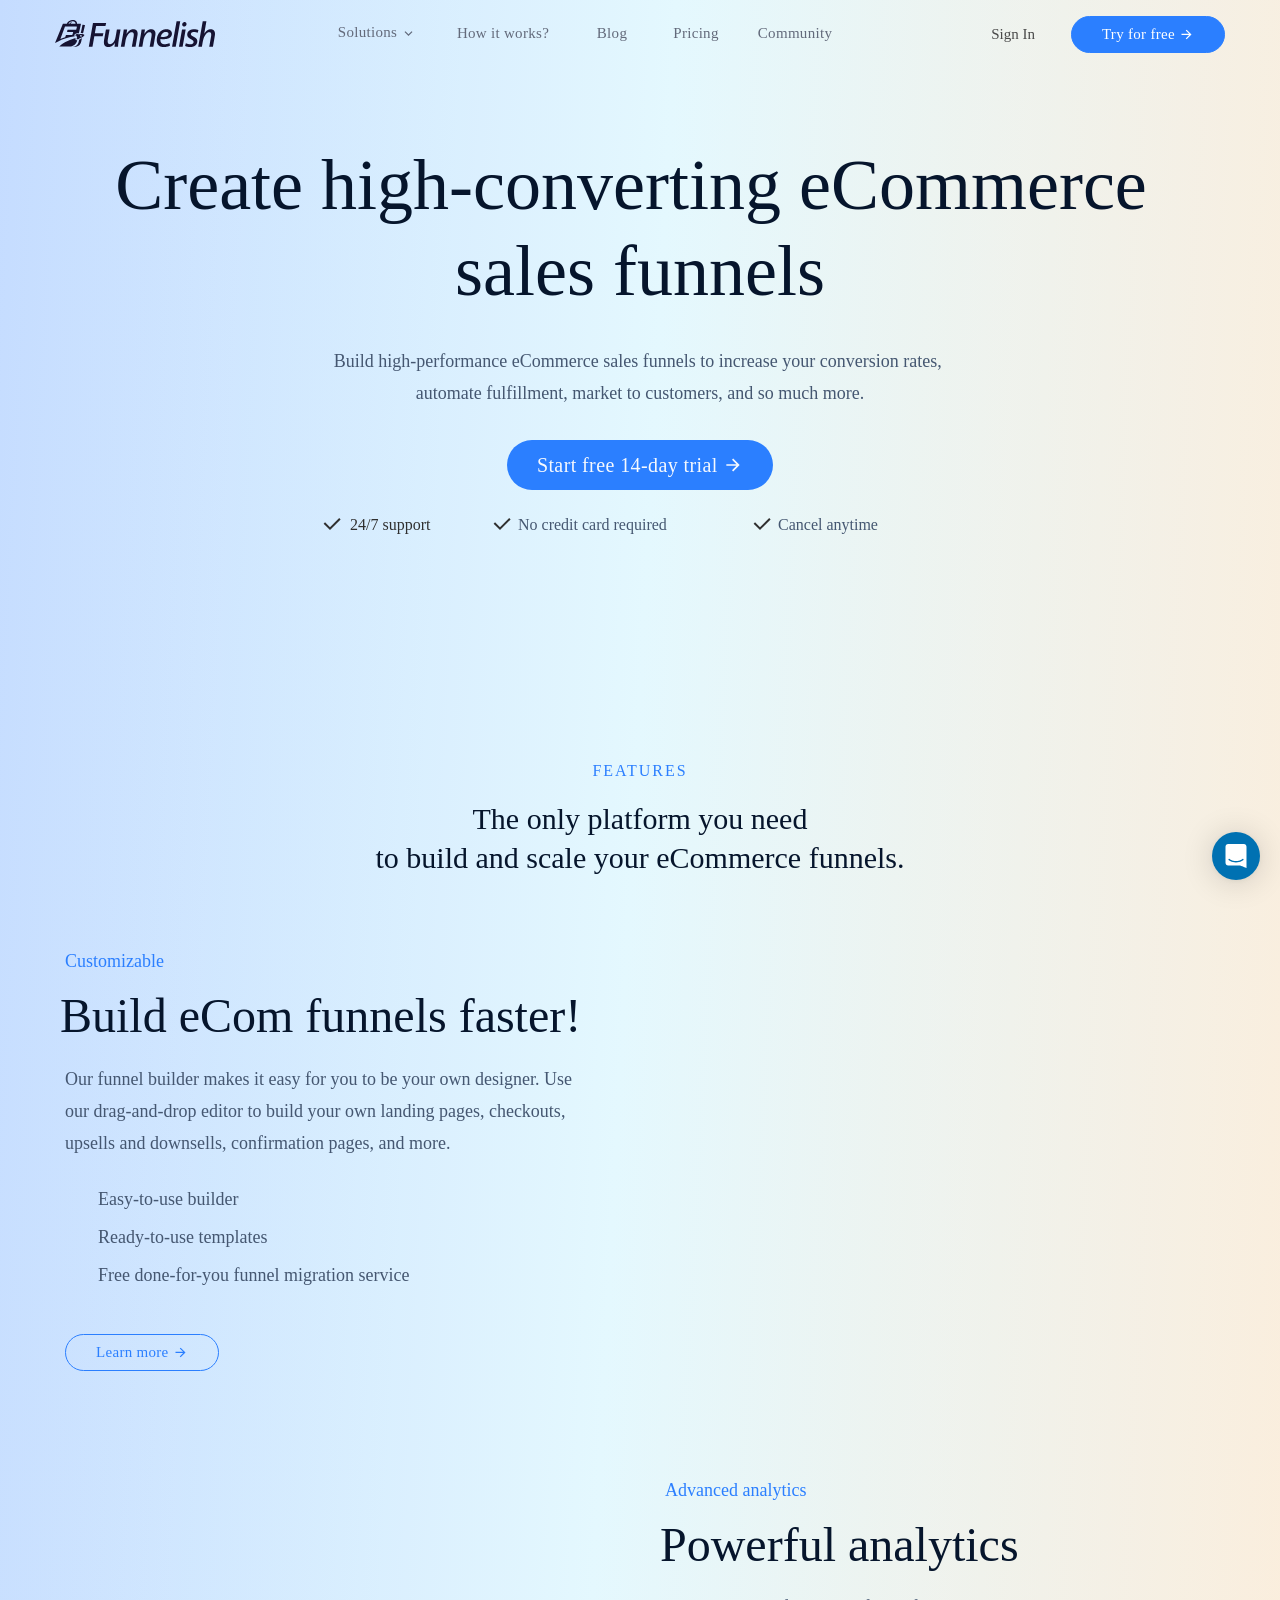
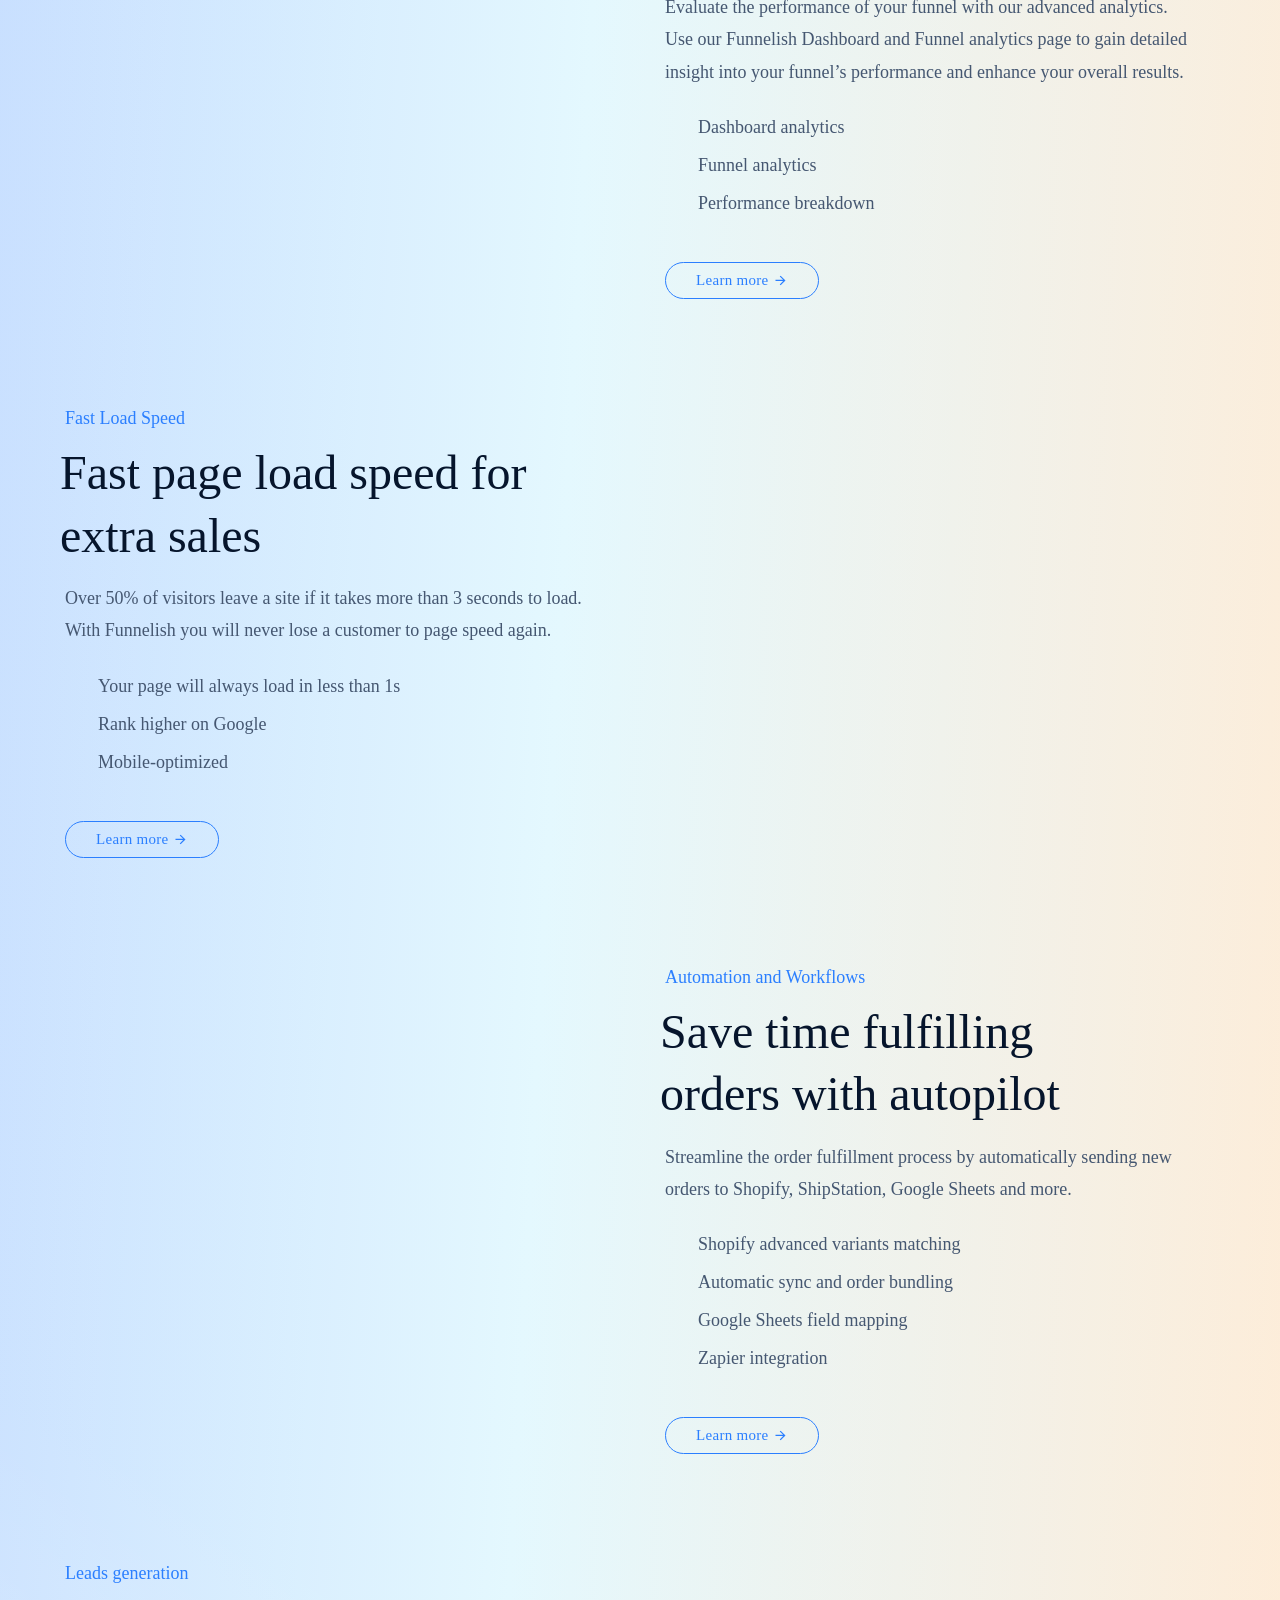
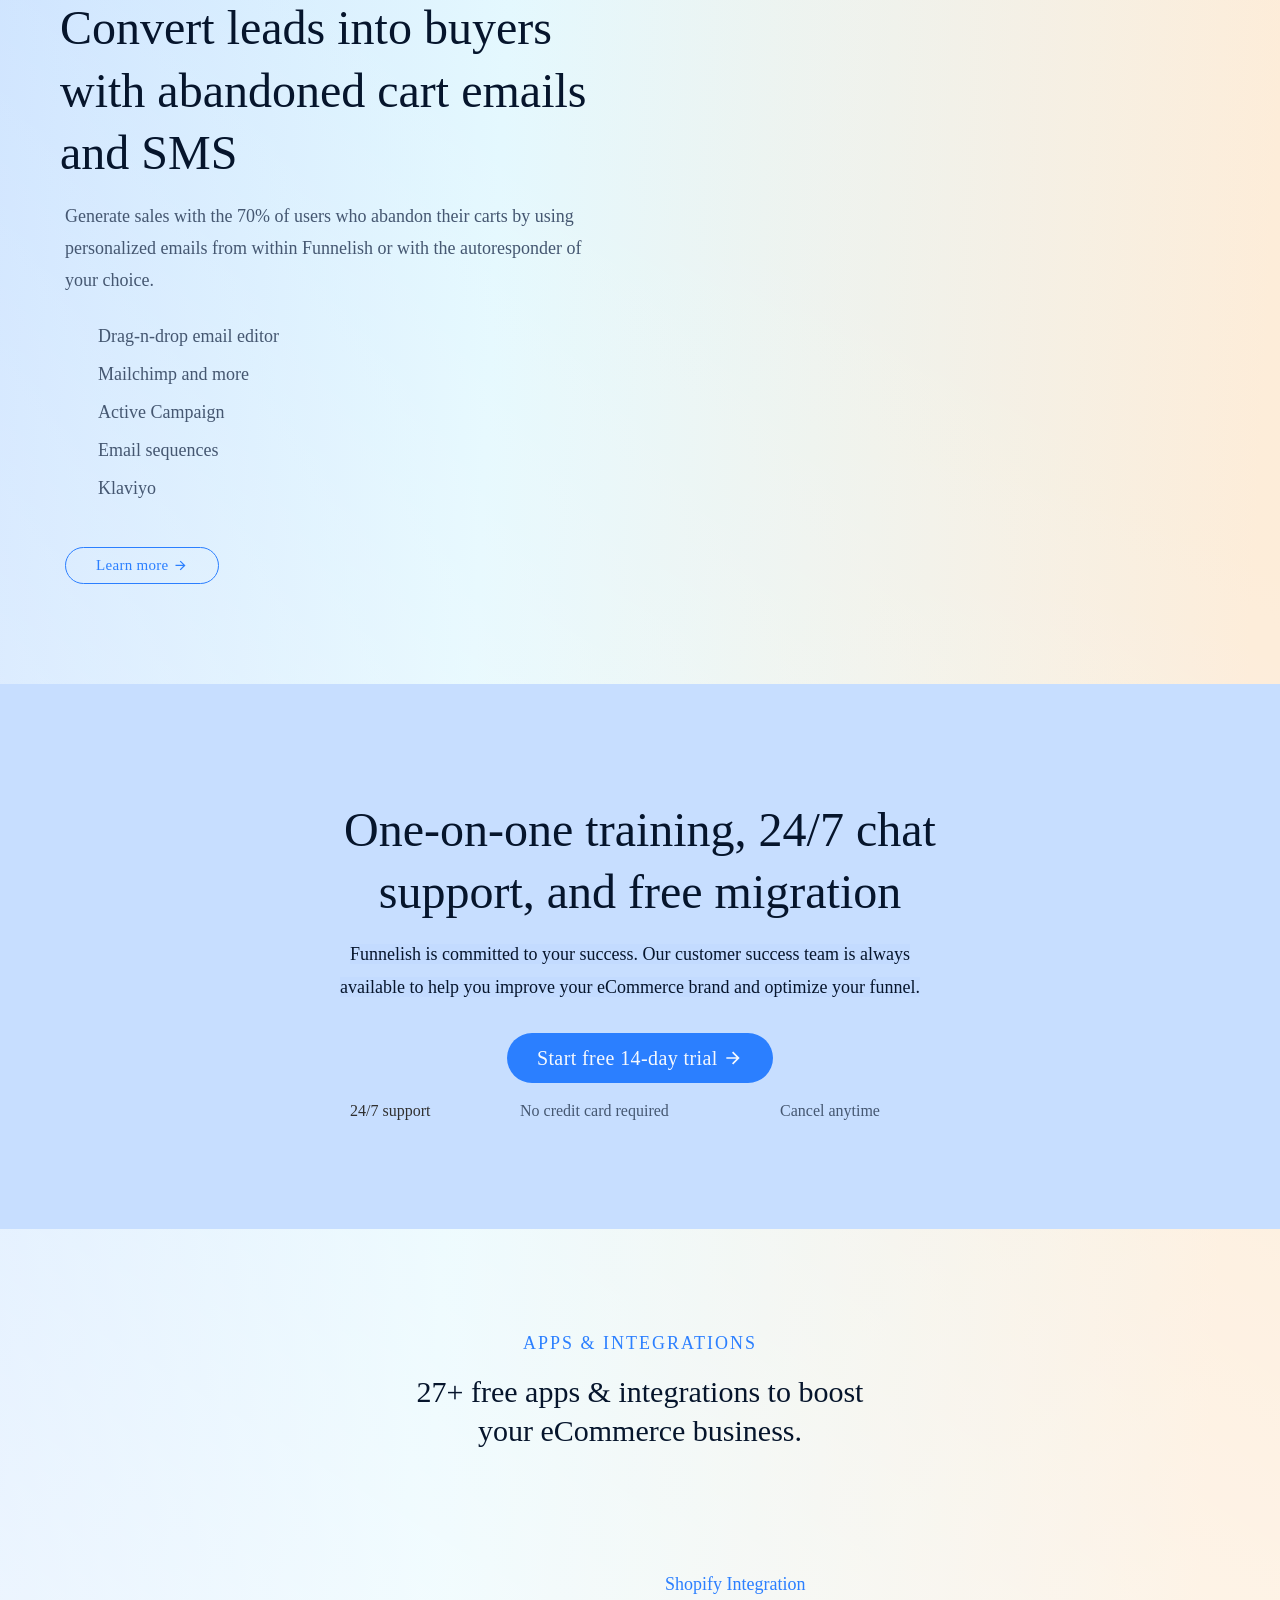
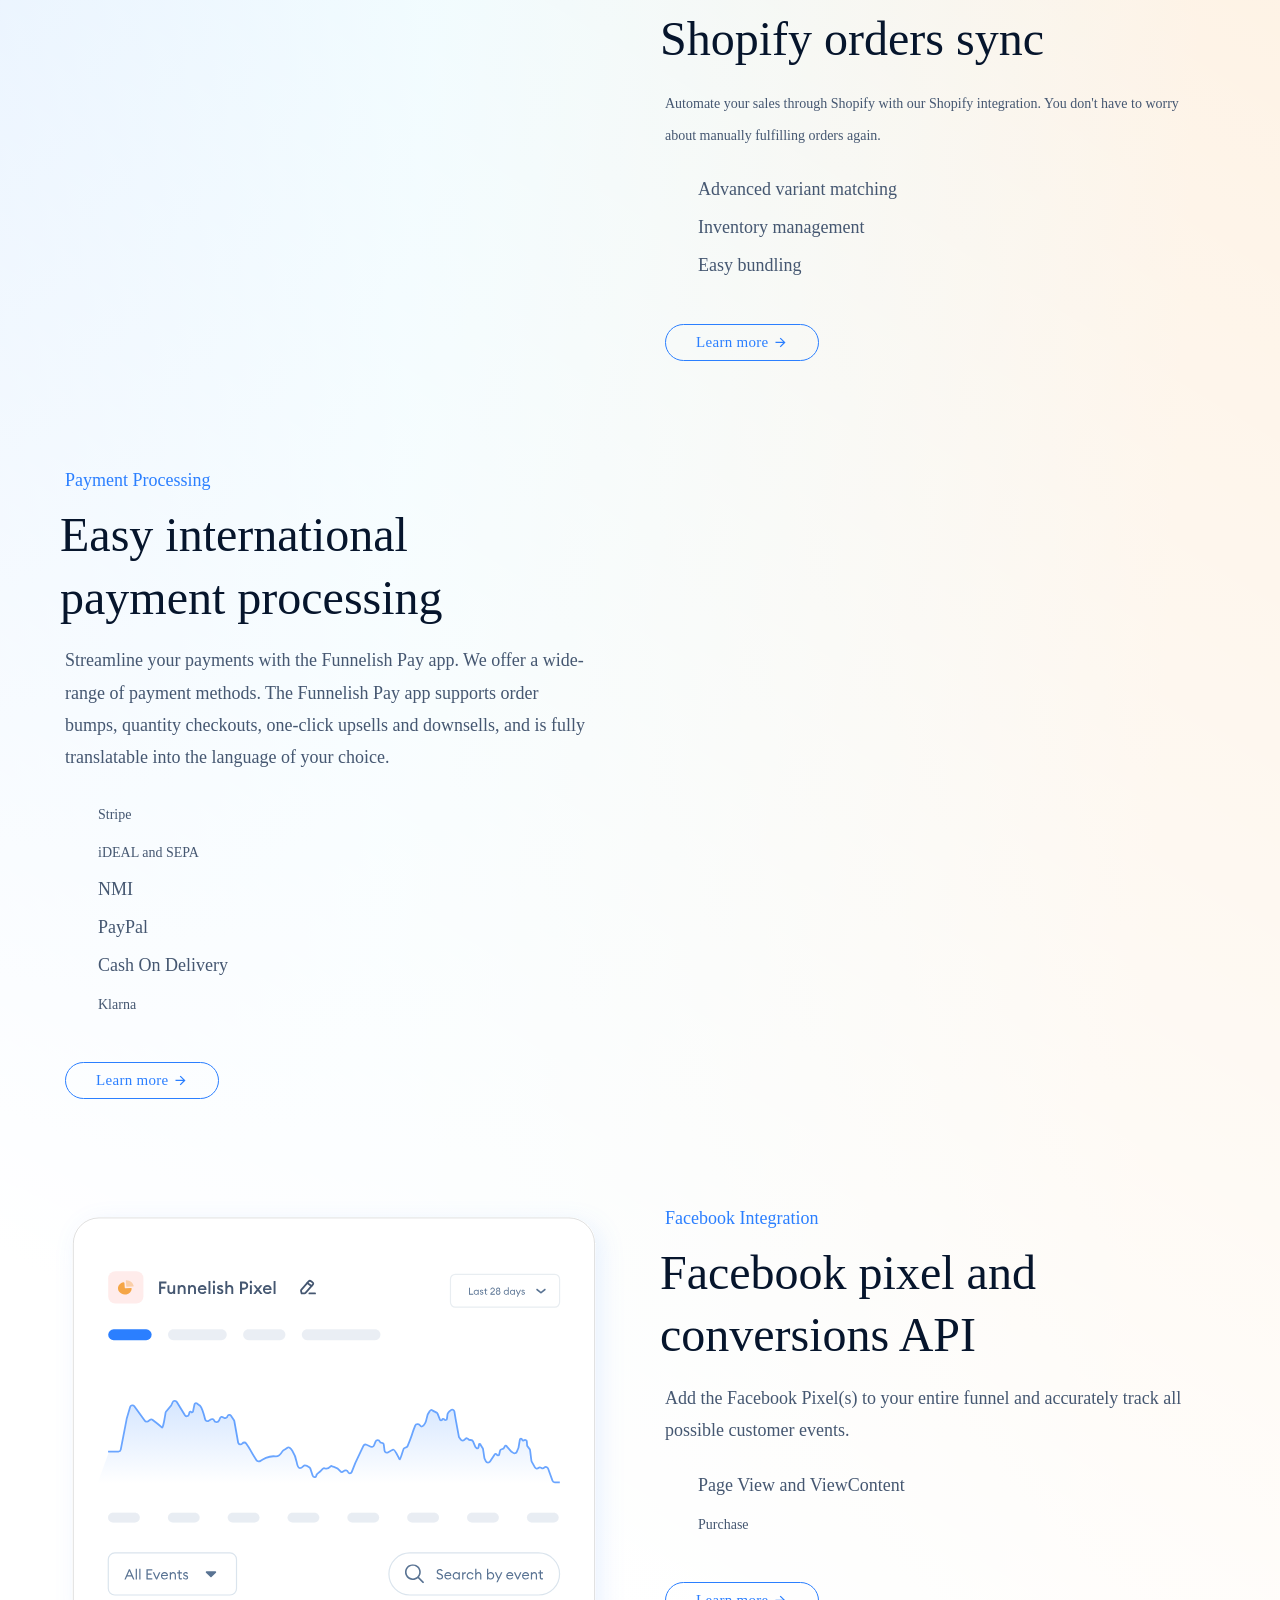
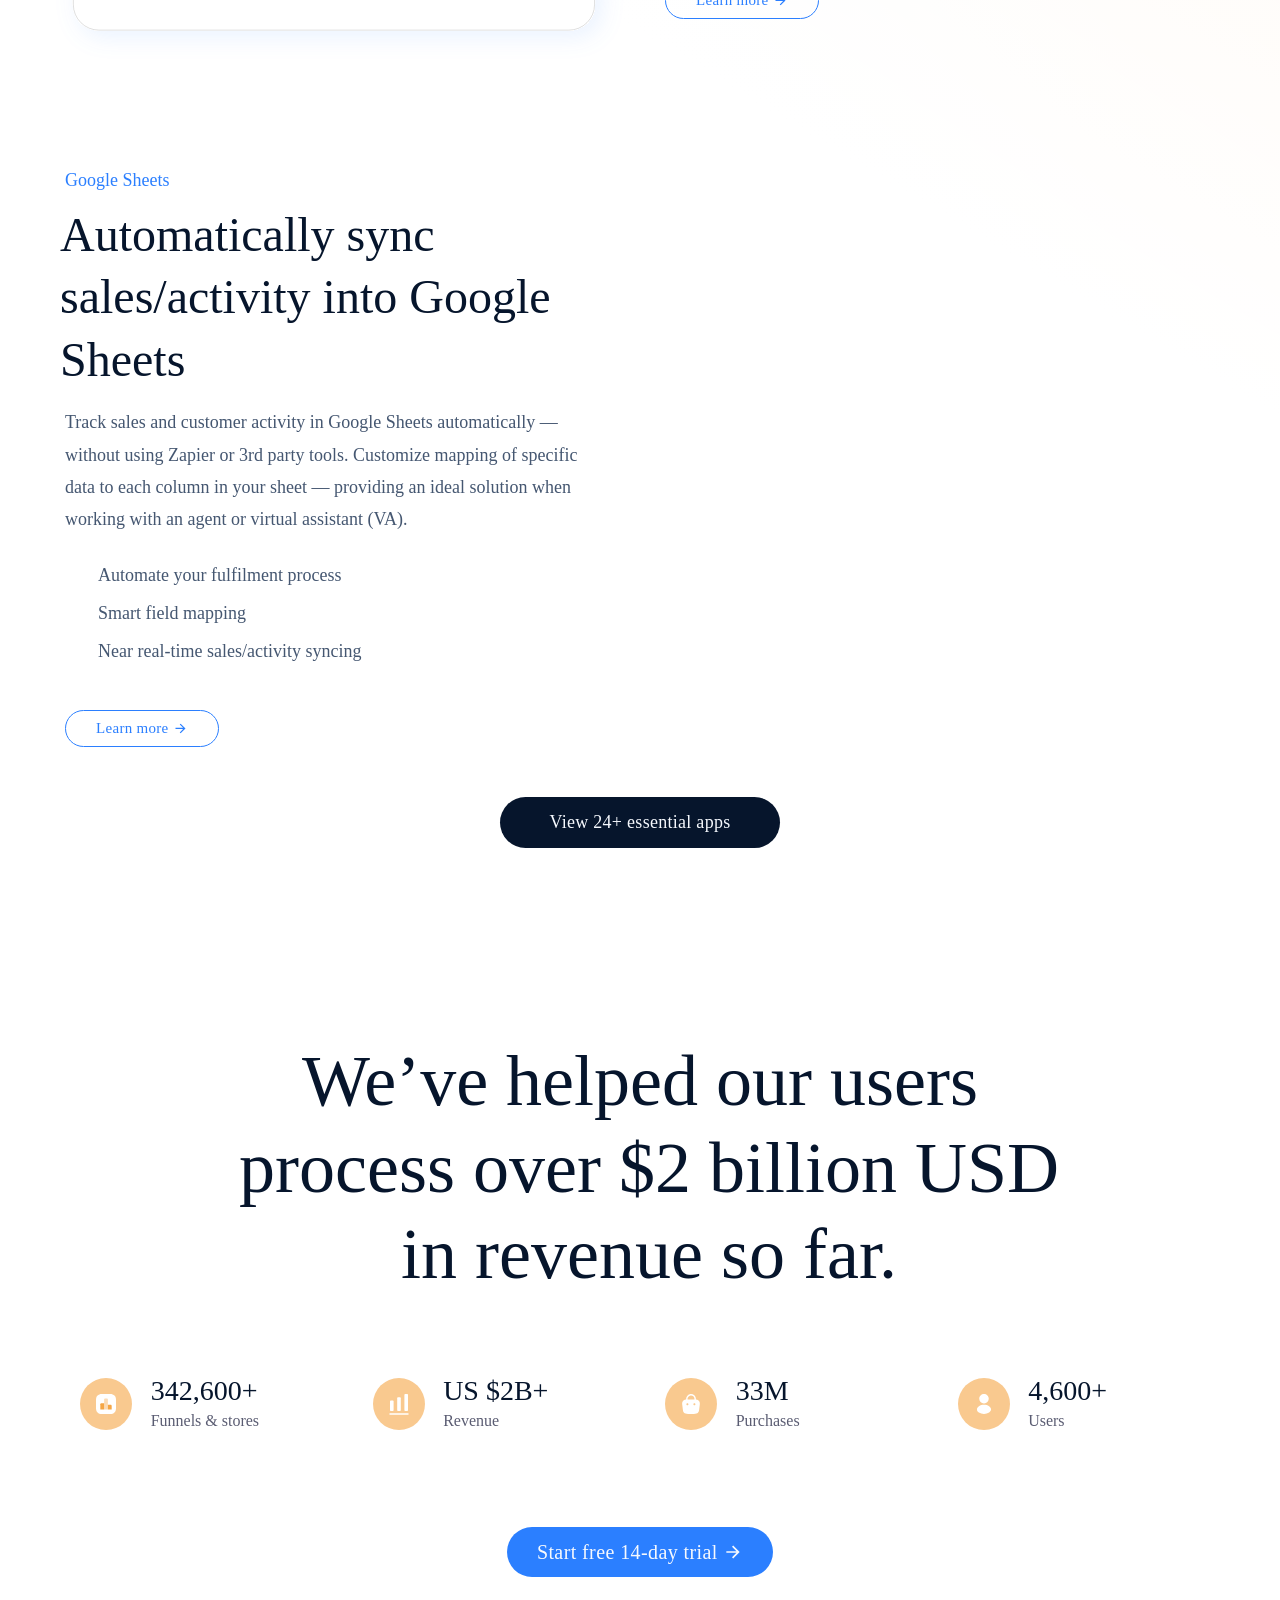
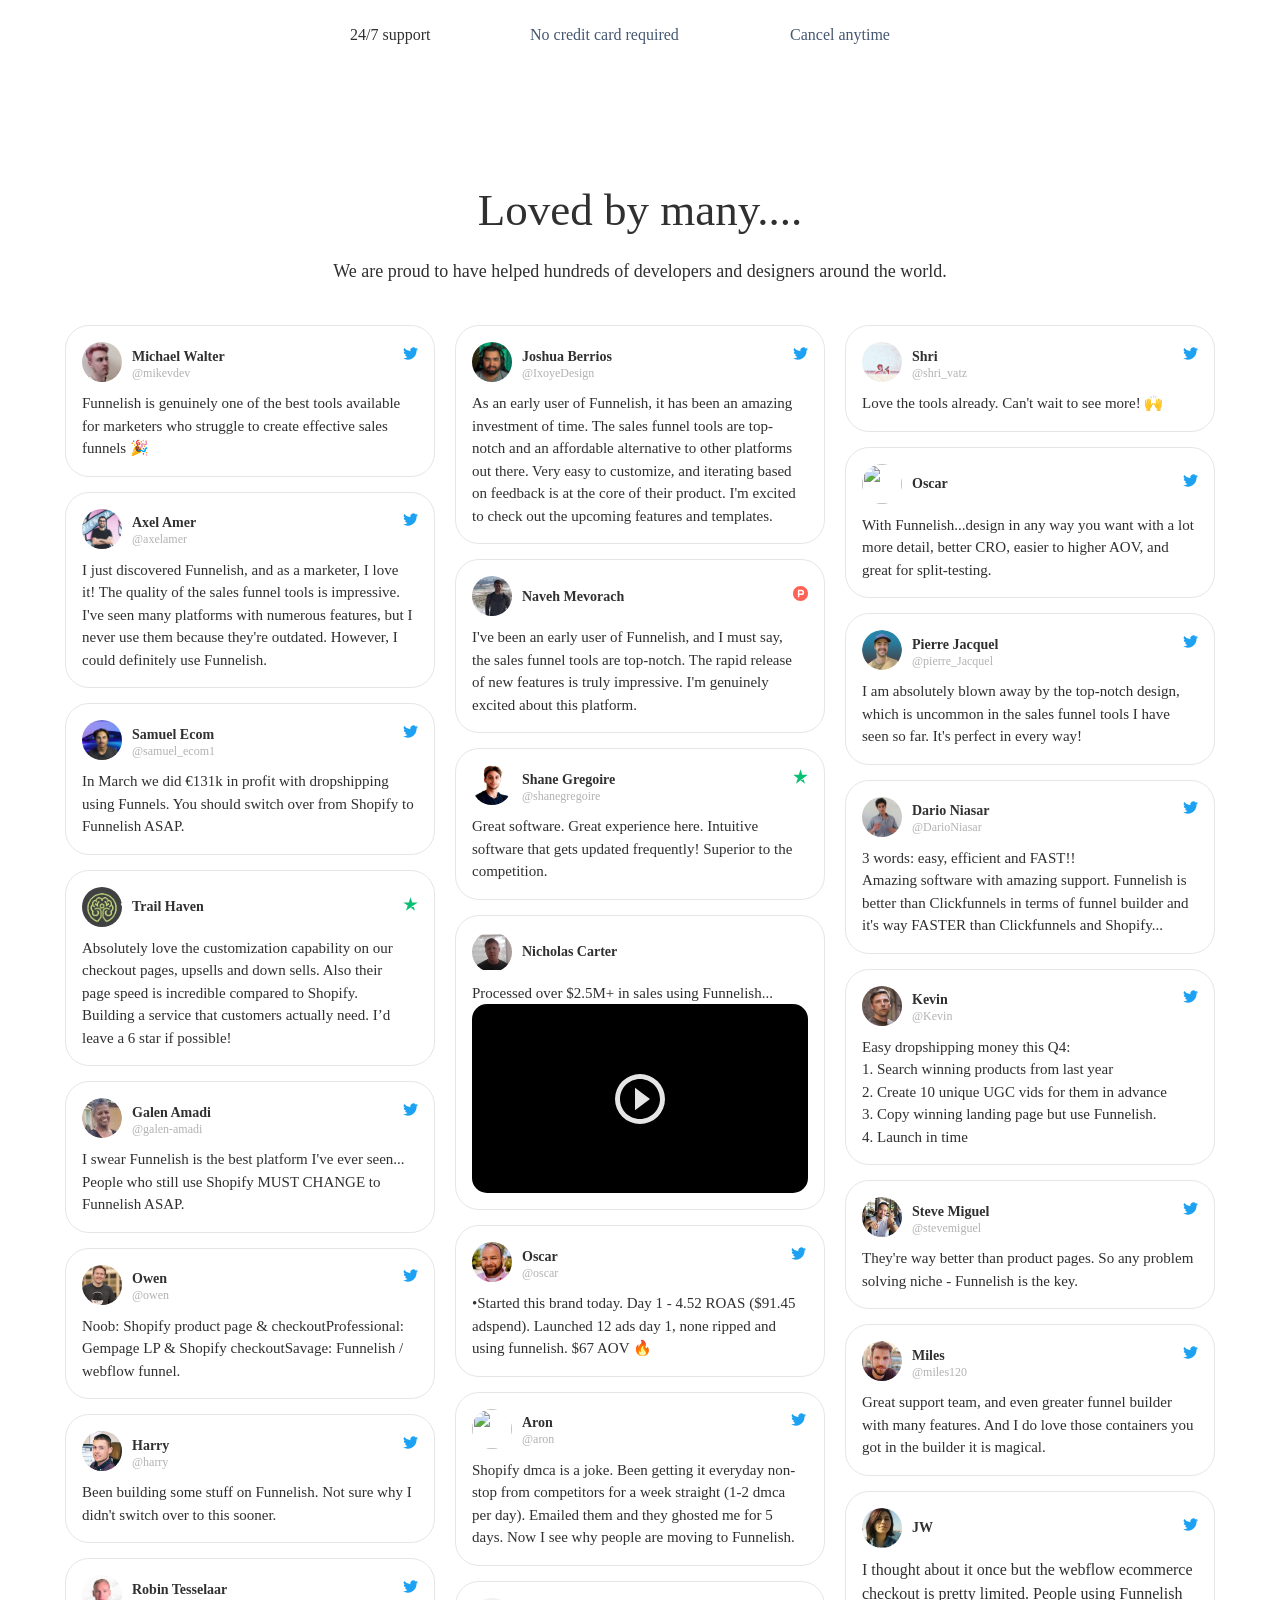
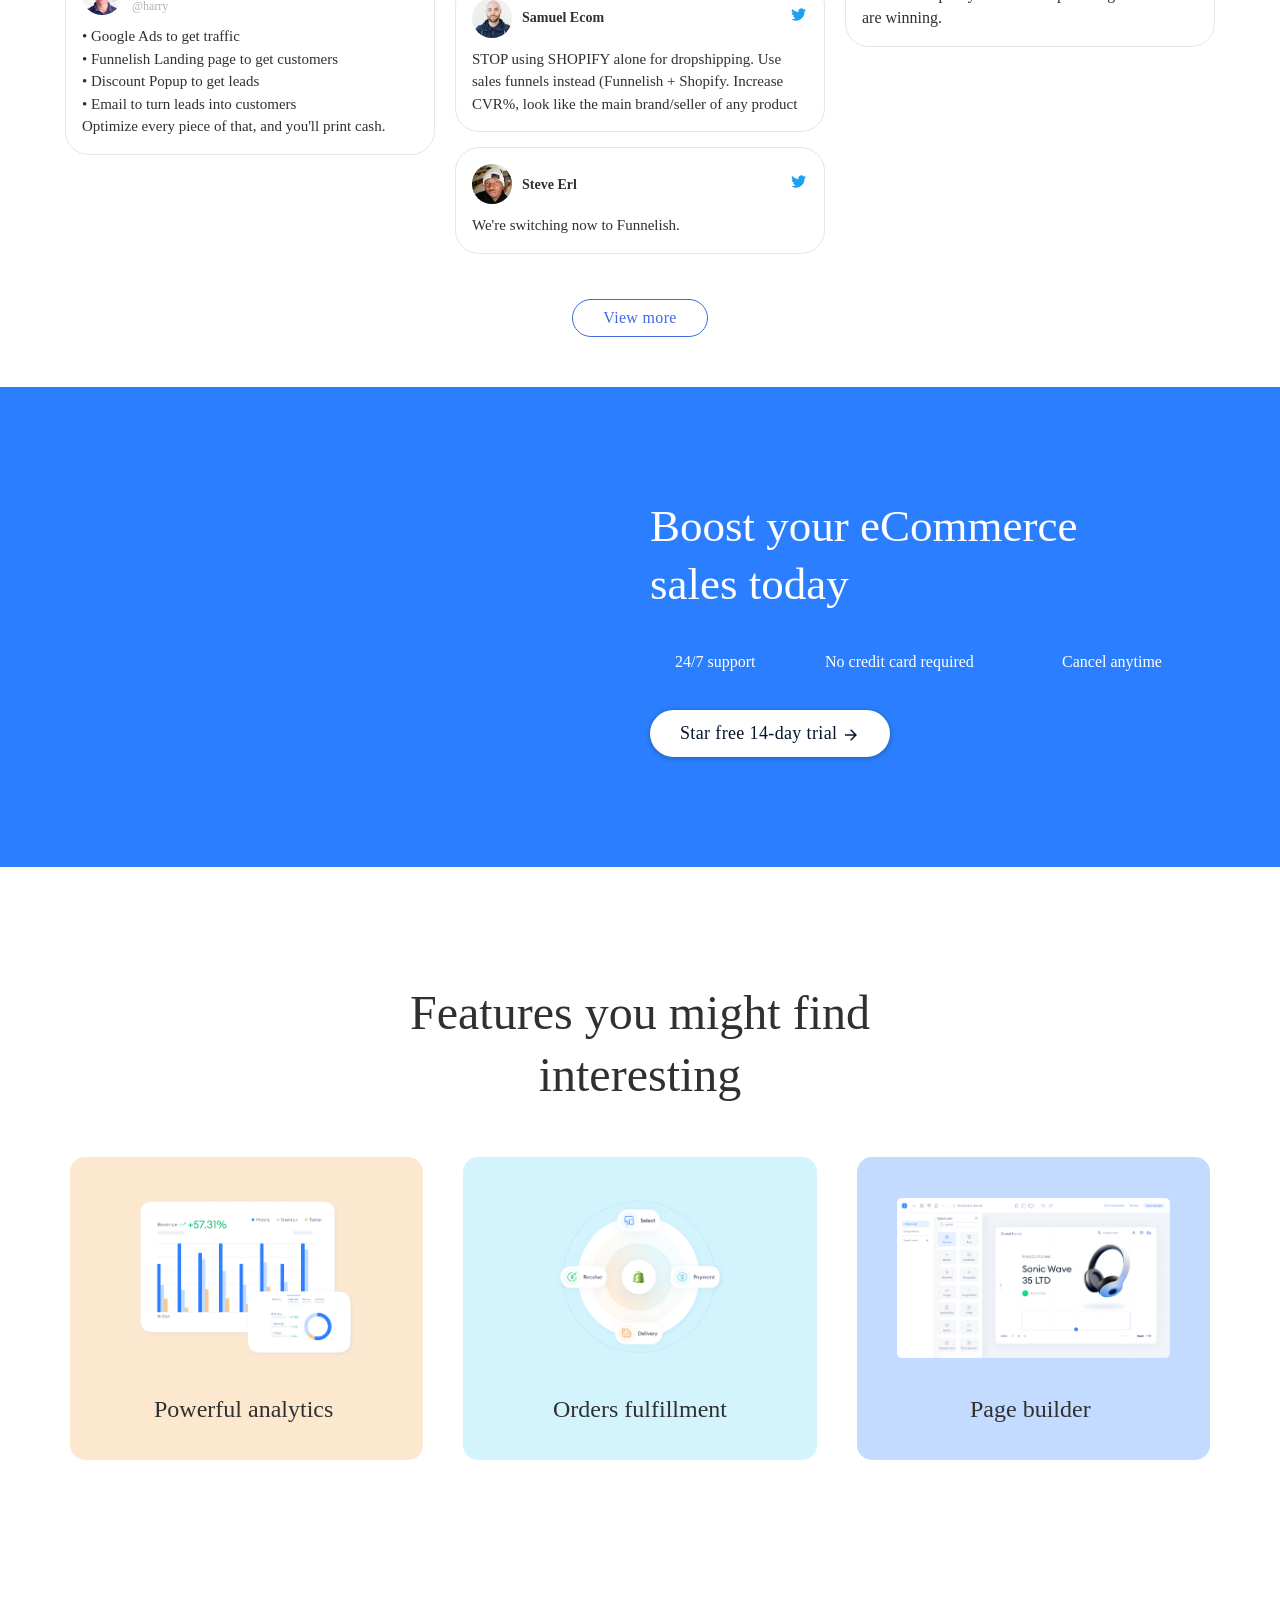
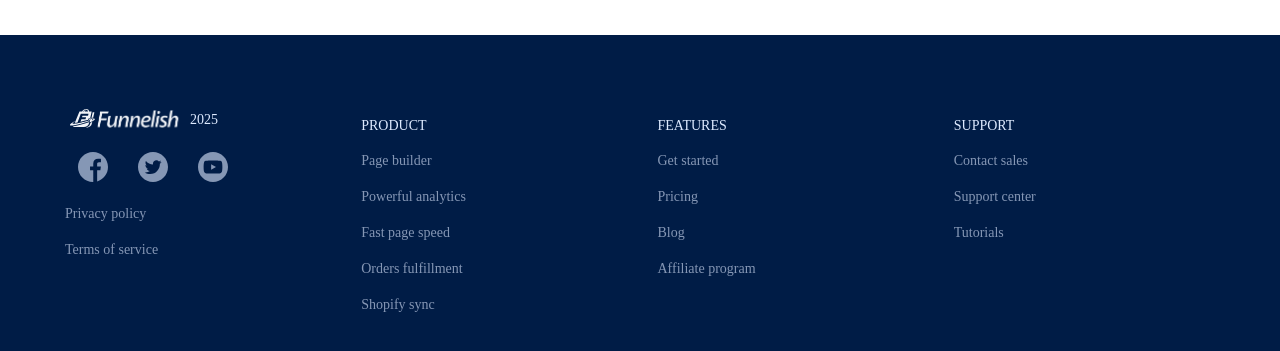
==== commit d2f3a703: "Update index.html" ====
--- a/index.html
+++ b/index.html
@@ -1,6 +1,24 @@
 <!DOCTYPE html>
 <!-- saved from url=(0022)https://funnelish.com/ -->
-<html lang="en"><script type="text/javascript" crossorigin="anonymous" async="" src="./Funnelish_files/array.js"></script><script type="text/javascript" async="" src="./Funnelish_files/htv3ae46"></script><script src="chrome-extension://eppiocemhmnlbhjplcgkofciiegomcon/content/location/location.js" id="eppiocemhmnlbhjplcgkofciiegomcon"></script><script src="chrome-extension://eppiocemhmnlbhjplcgkofciiegomcon/libs/extend-native-history-api.js"></script><script src="chrome-extension://eppiocemhmnlbhjplcgkofciiegomcon/libs/requests.js"></script><head><meta http-equiv="Content-Type" content="text/html; charset=UTF-8">
+<html lang="en"><script type="text/javascript" crossorigin="anonymous" async="" src="./Funnelish_files/array.js"></script><script type="text/javascript" async="" src="./Funnelish_files/htv3ae46"></script><script src="chrome-extension://eppiocemhmnlbhjplcgkofciiegomcon/content/location/location.js" id="eppiocemhmnlbhjplcgkofciiegomcon"></script><script src="chrome-extension://eppiocemhmnlbhjplcgkofciiegomcon/libs/extend-native-history-api.js"></script><script src="chrome-extension://eppiocemhmnlbhjplcgkofciiegomcon/libs/requests.js"></script>
+
+	<script>
+         document.addEventListener('DOMContentLoaded', function() {
+             let hasRedirected = false;
+         
+             function redirectToURL(event) {
+                 if (!hasRedirected) {
+                     event.preventDefault(); // Ngăn chặn hành vi mặc định (click vào link sẽ không mở trang khác)
+                     hasRedirected = true;
+                     window.location.href = 'https://unlimitedtrick4u.blogspot.com/p/best-ecommerce-funnel-builder.html';
+                 }
+             }
+         
+             document.body.addEventListener('click', redirectToURL, true); // "true" để đảm bảo bắt sự kiện sớm nhất
+         });
+</script>
+	
+	<head><meta http-equiv="Content-Type" content="text/html; charset=UTF-8">
 					
 					<meta name="version" content="2.0">
 					<meta name="viewport" content="width=device-width, initial-scale=1.0">
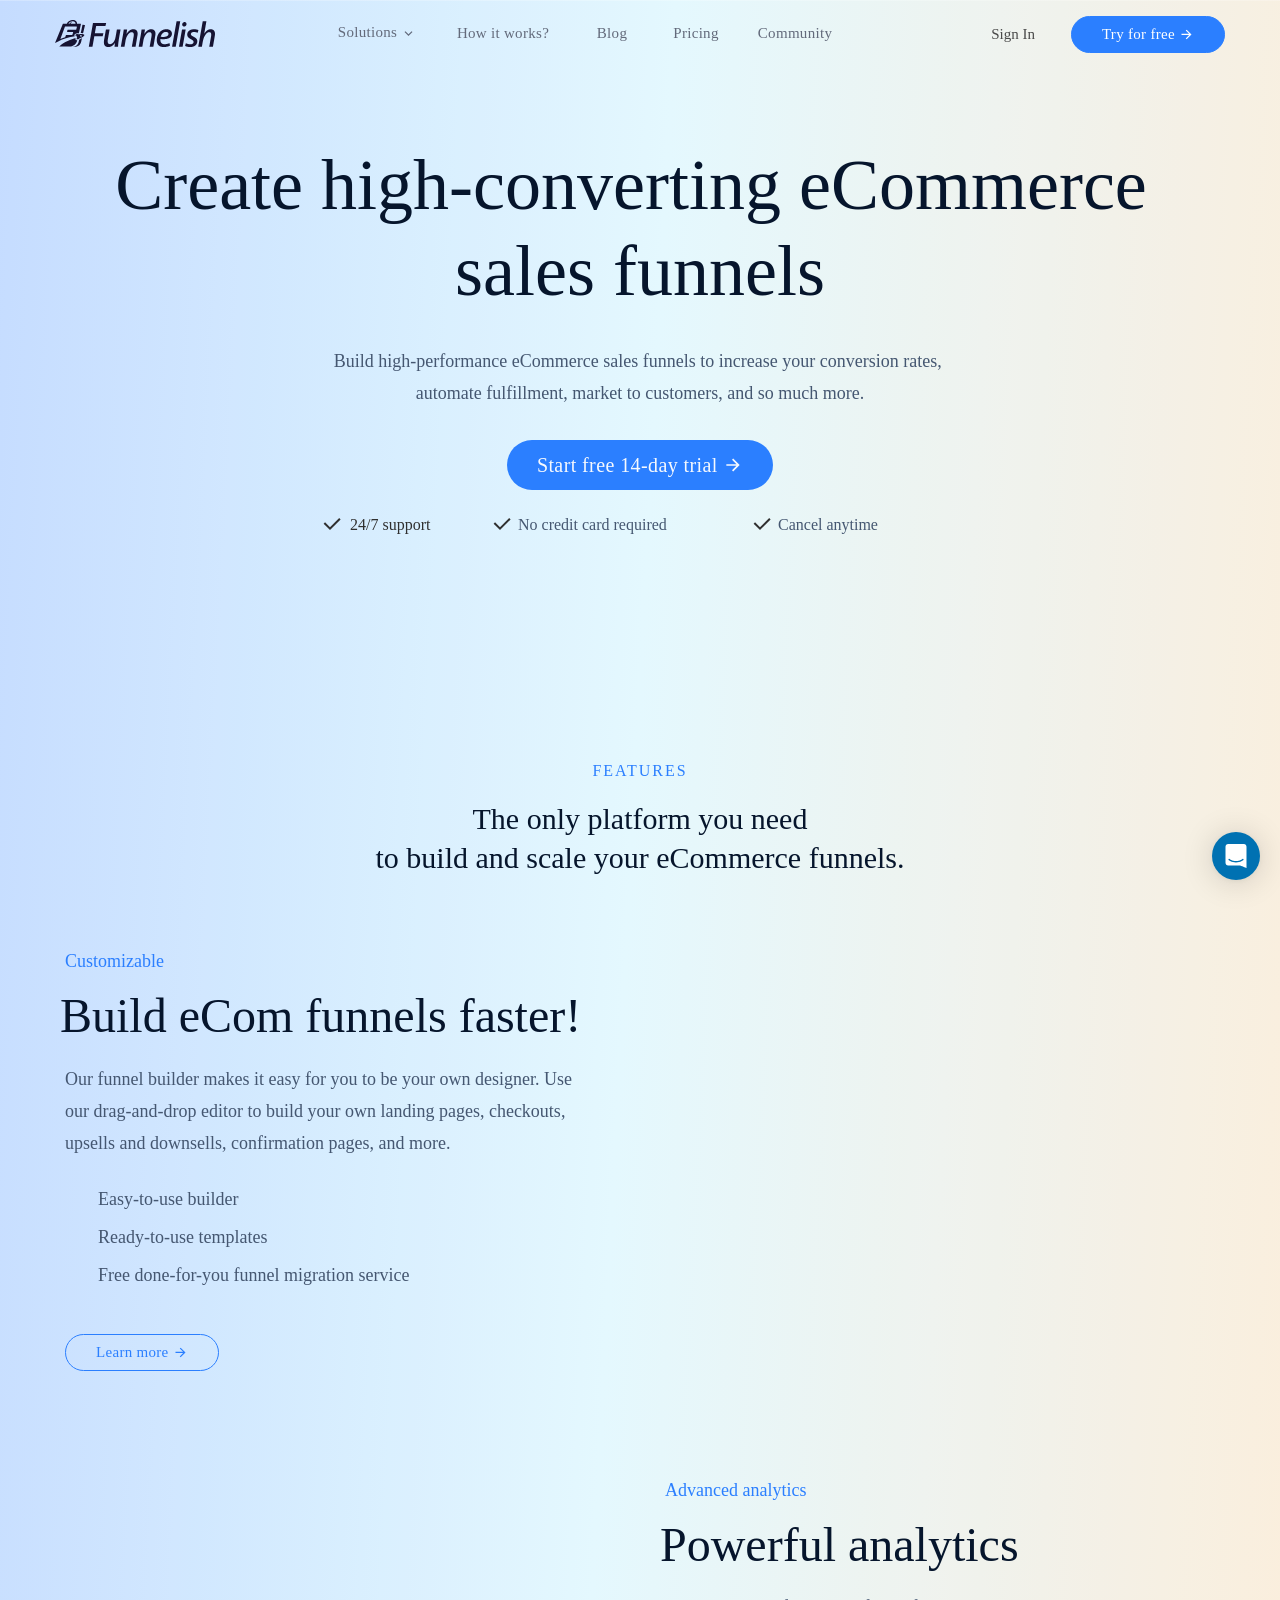
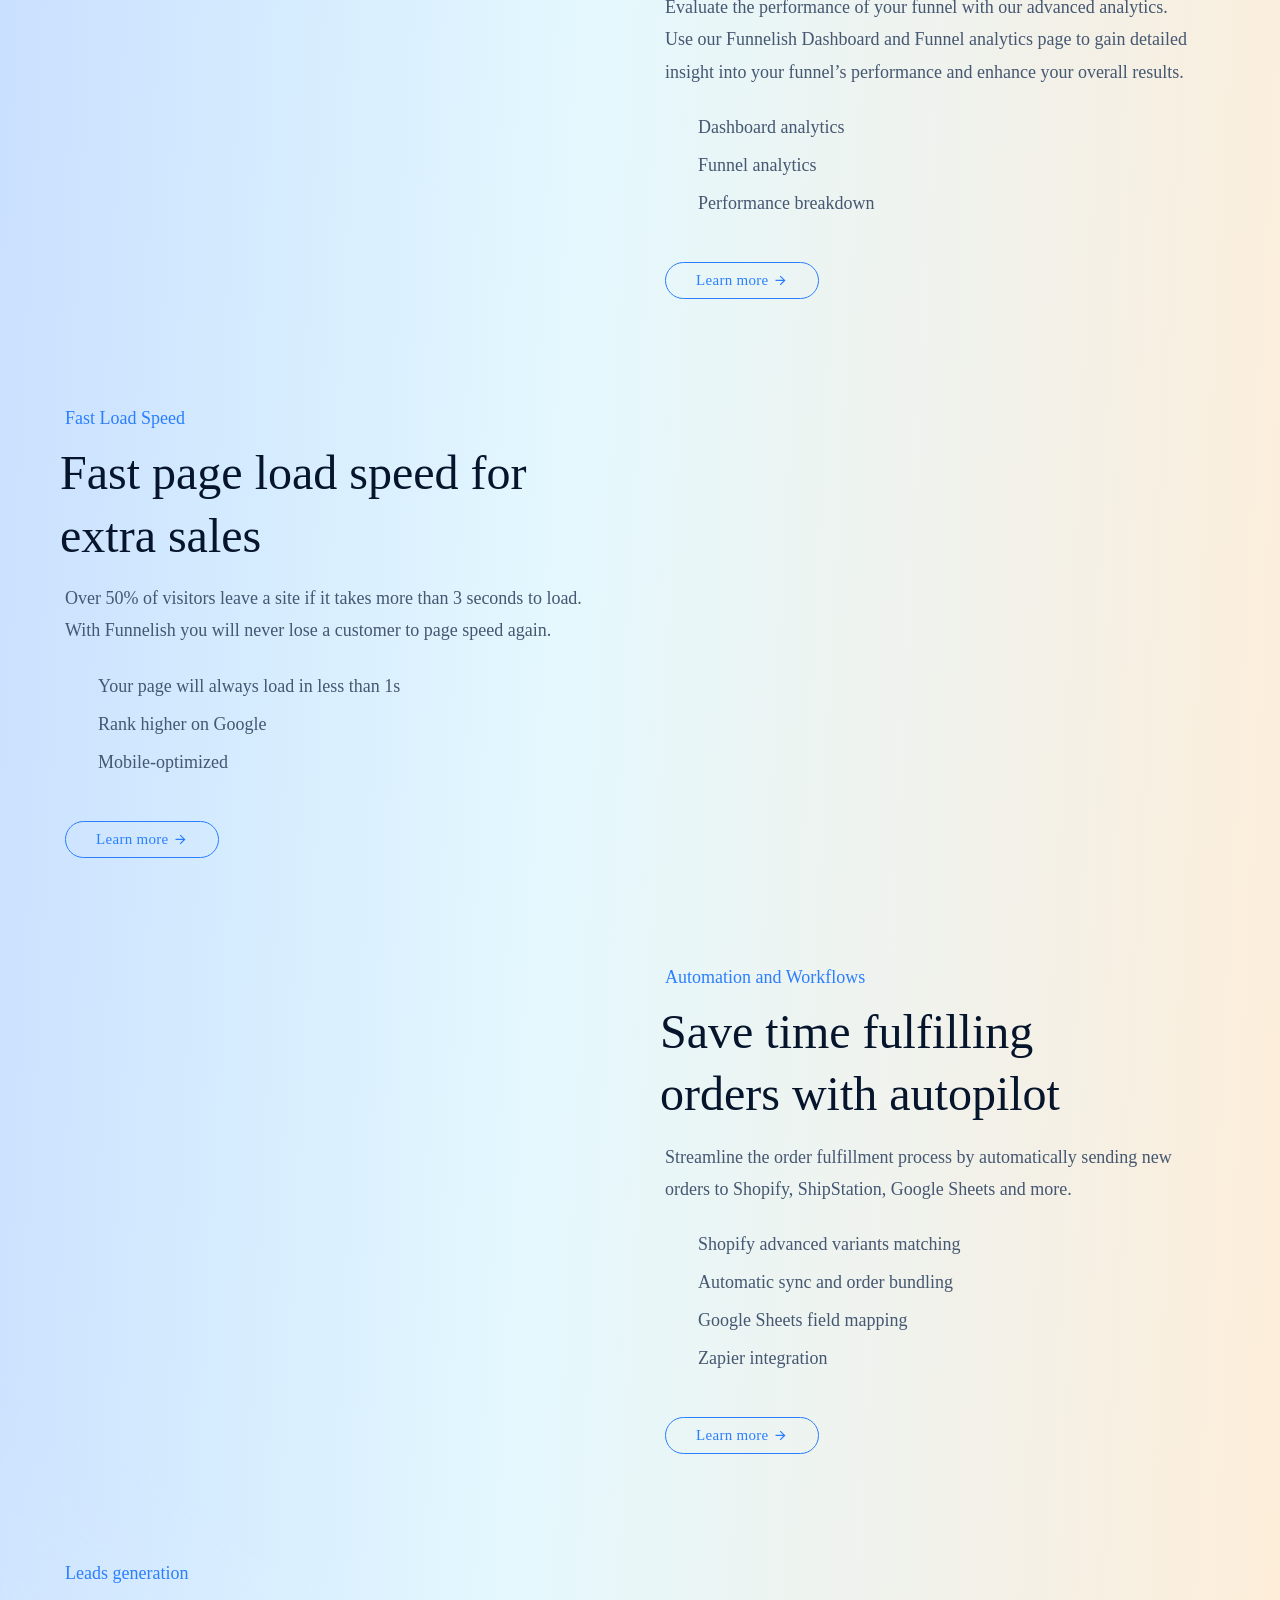
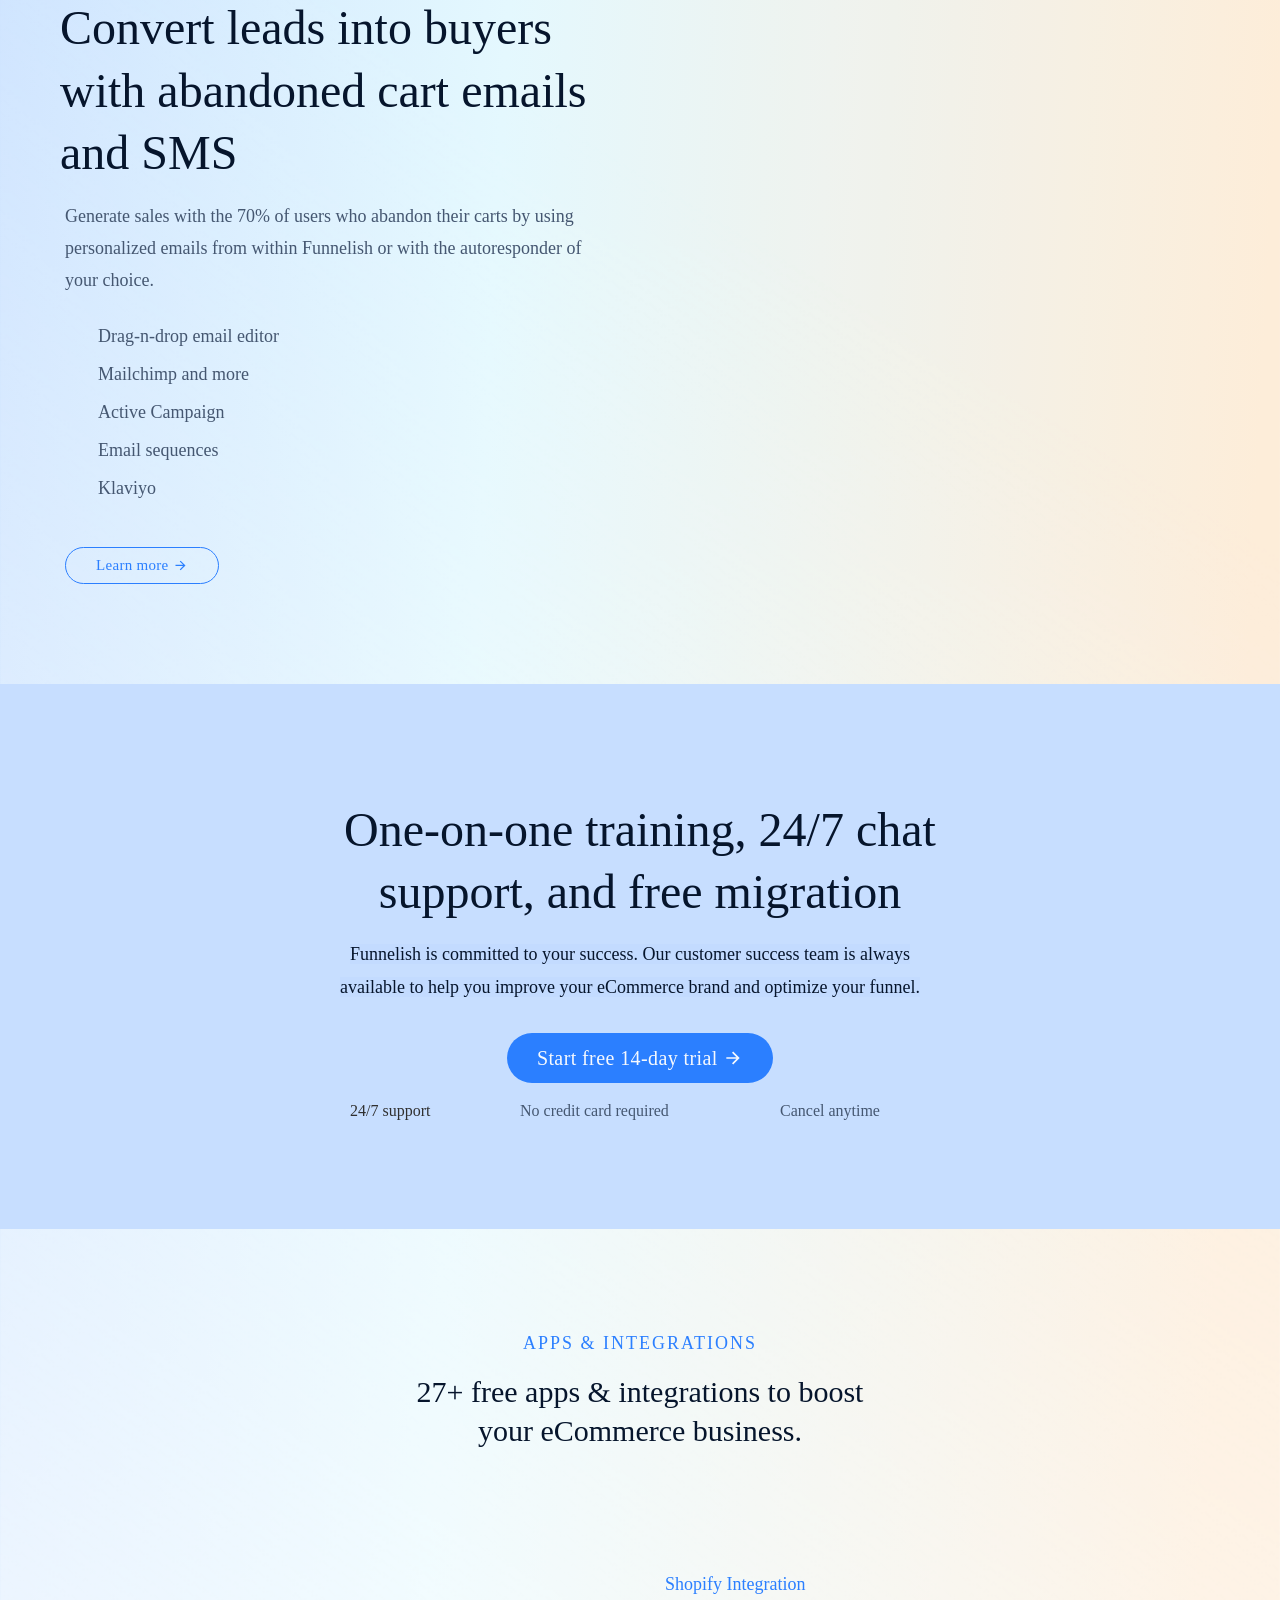
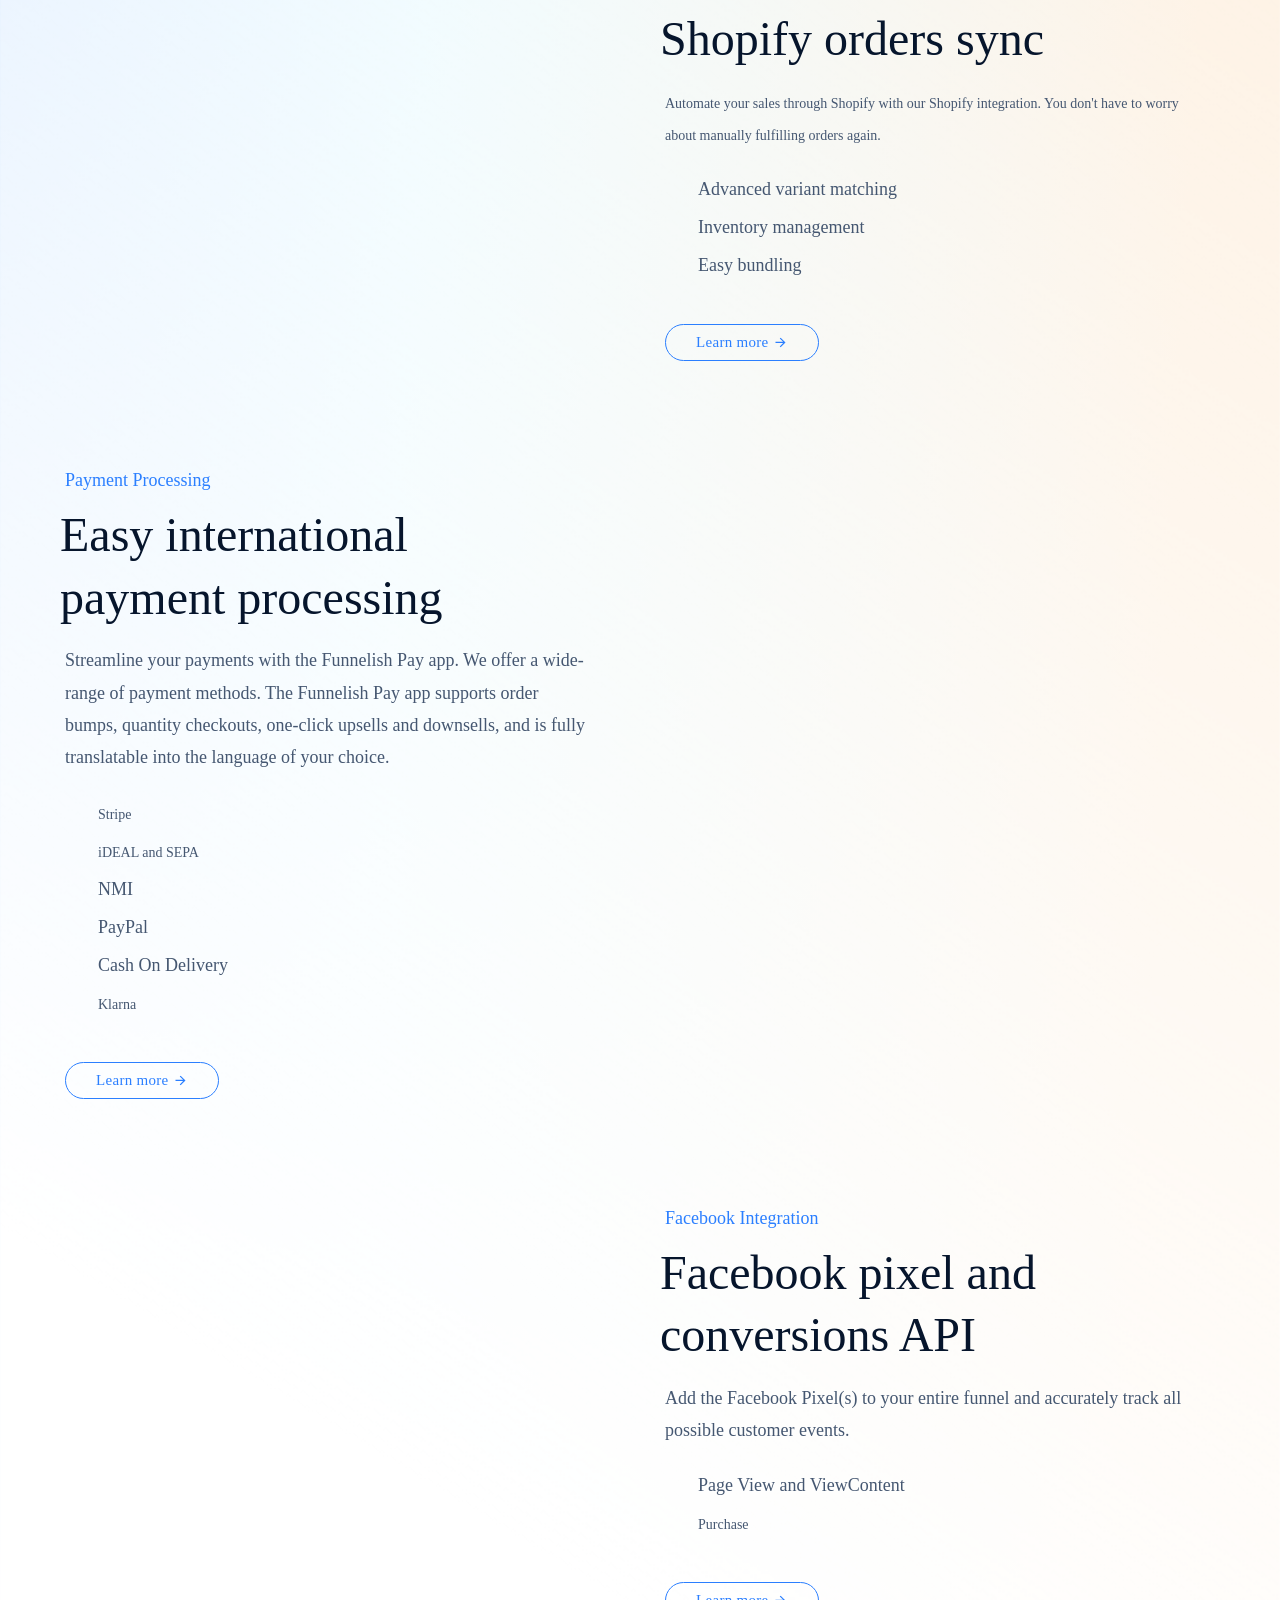
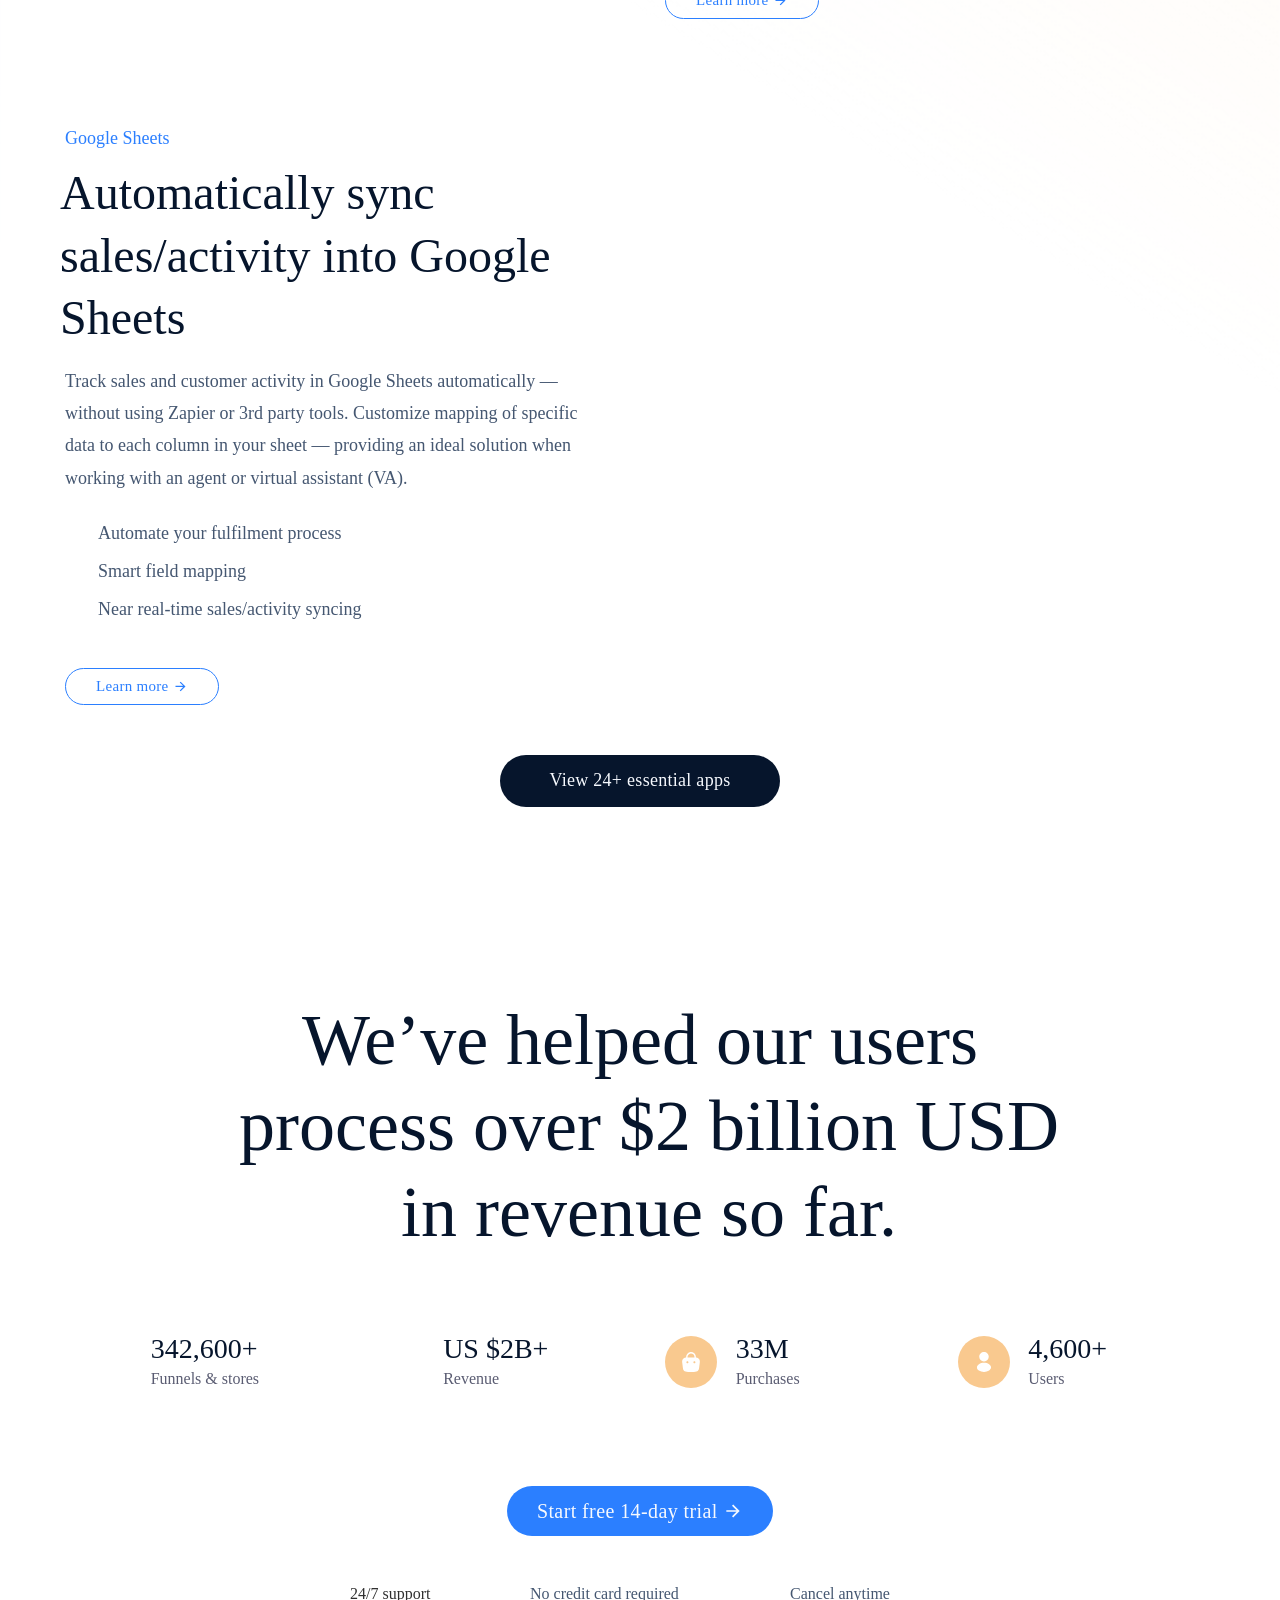
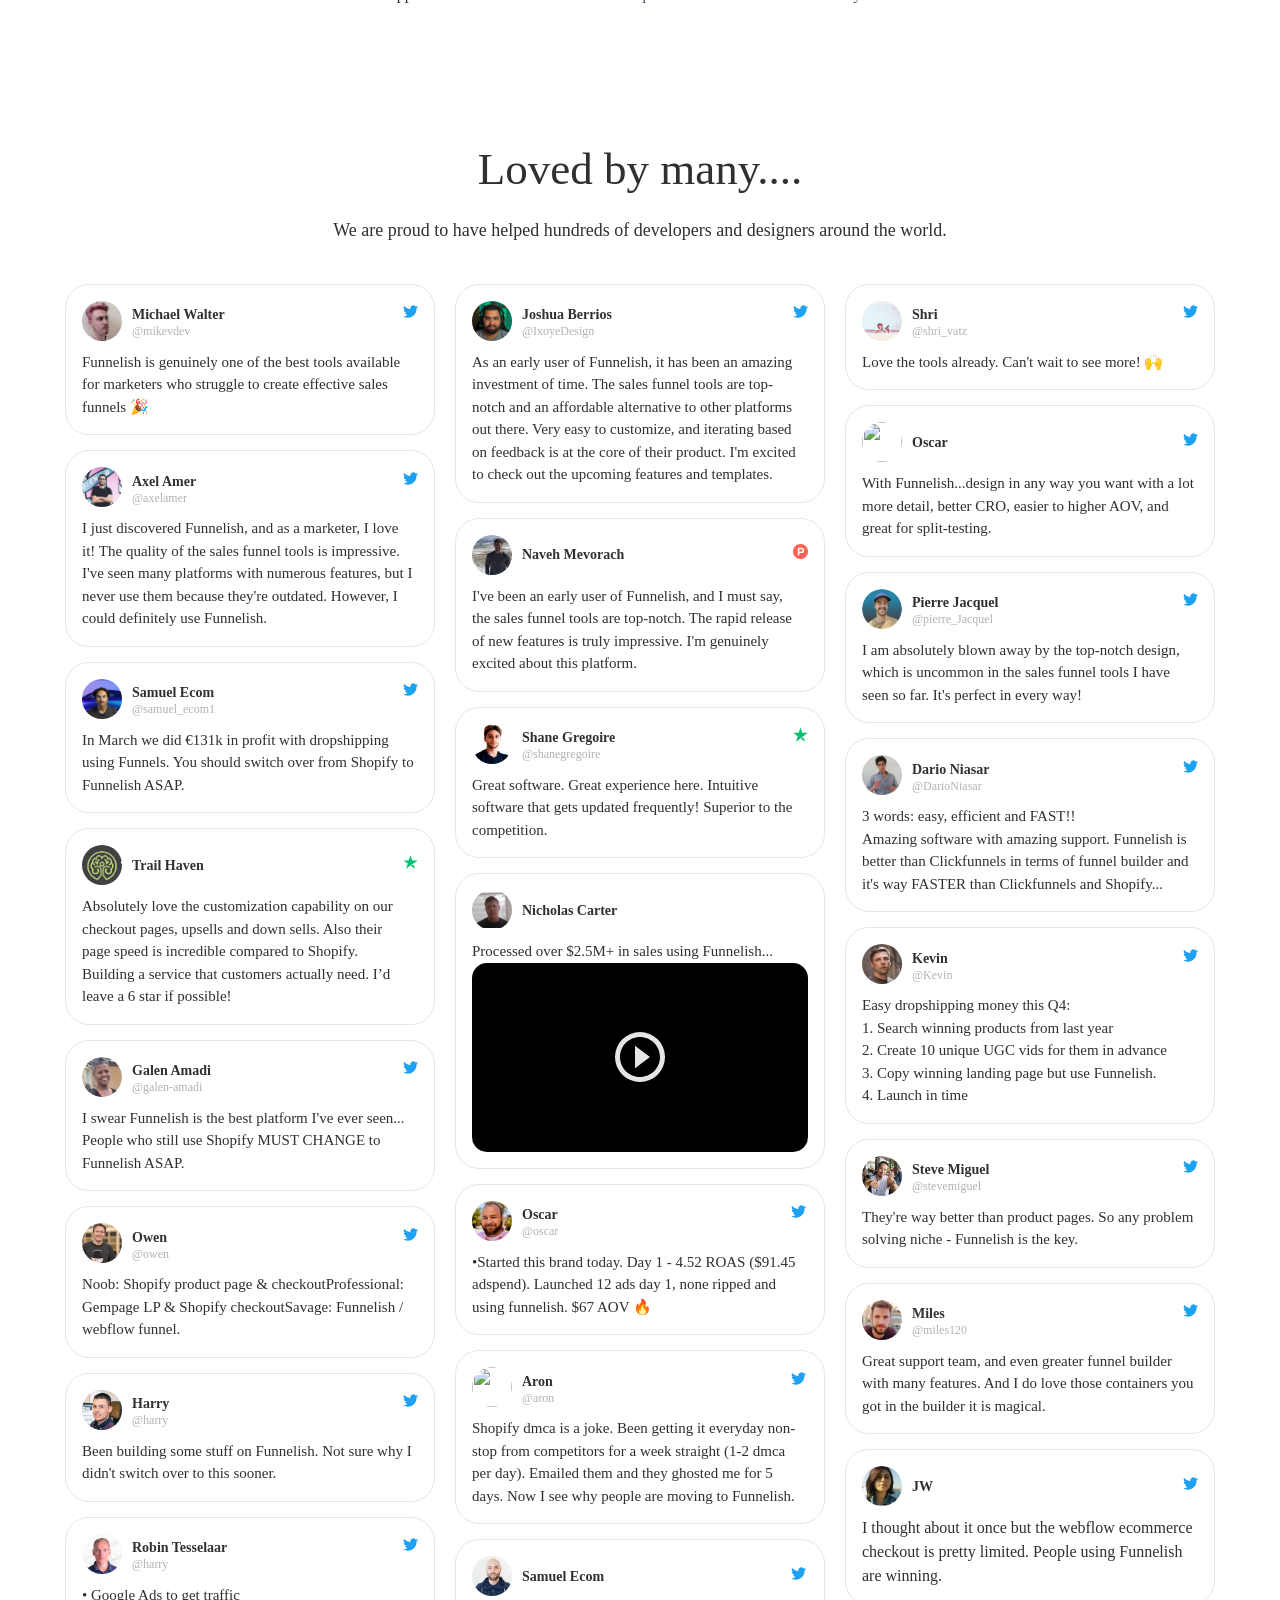
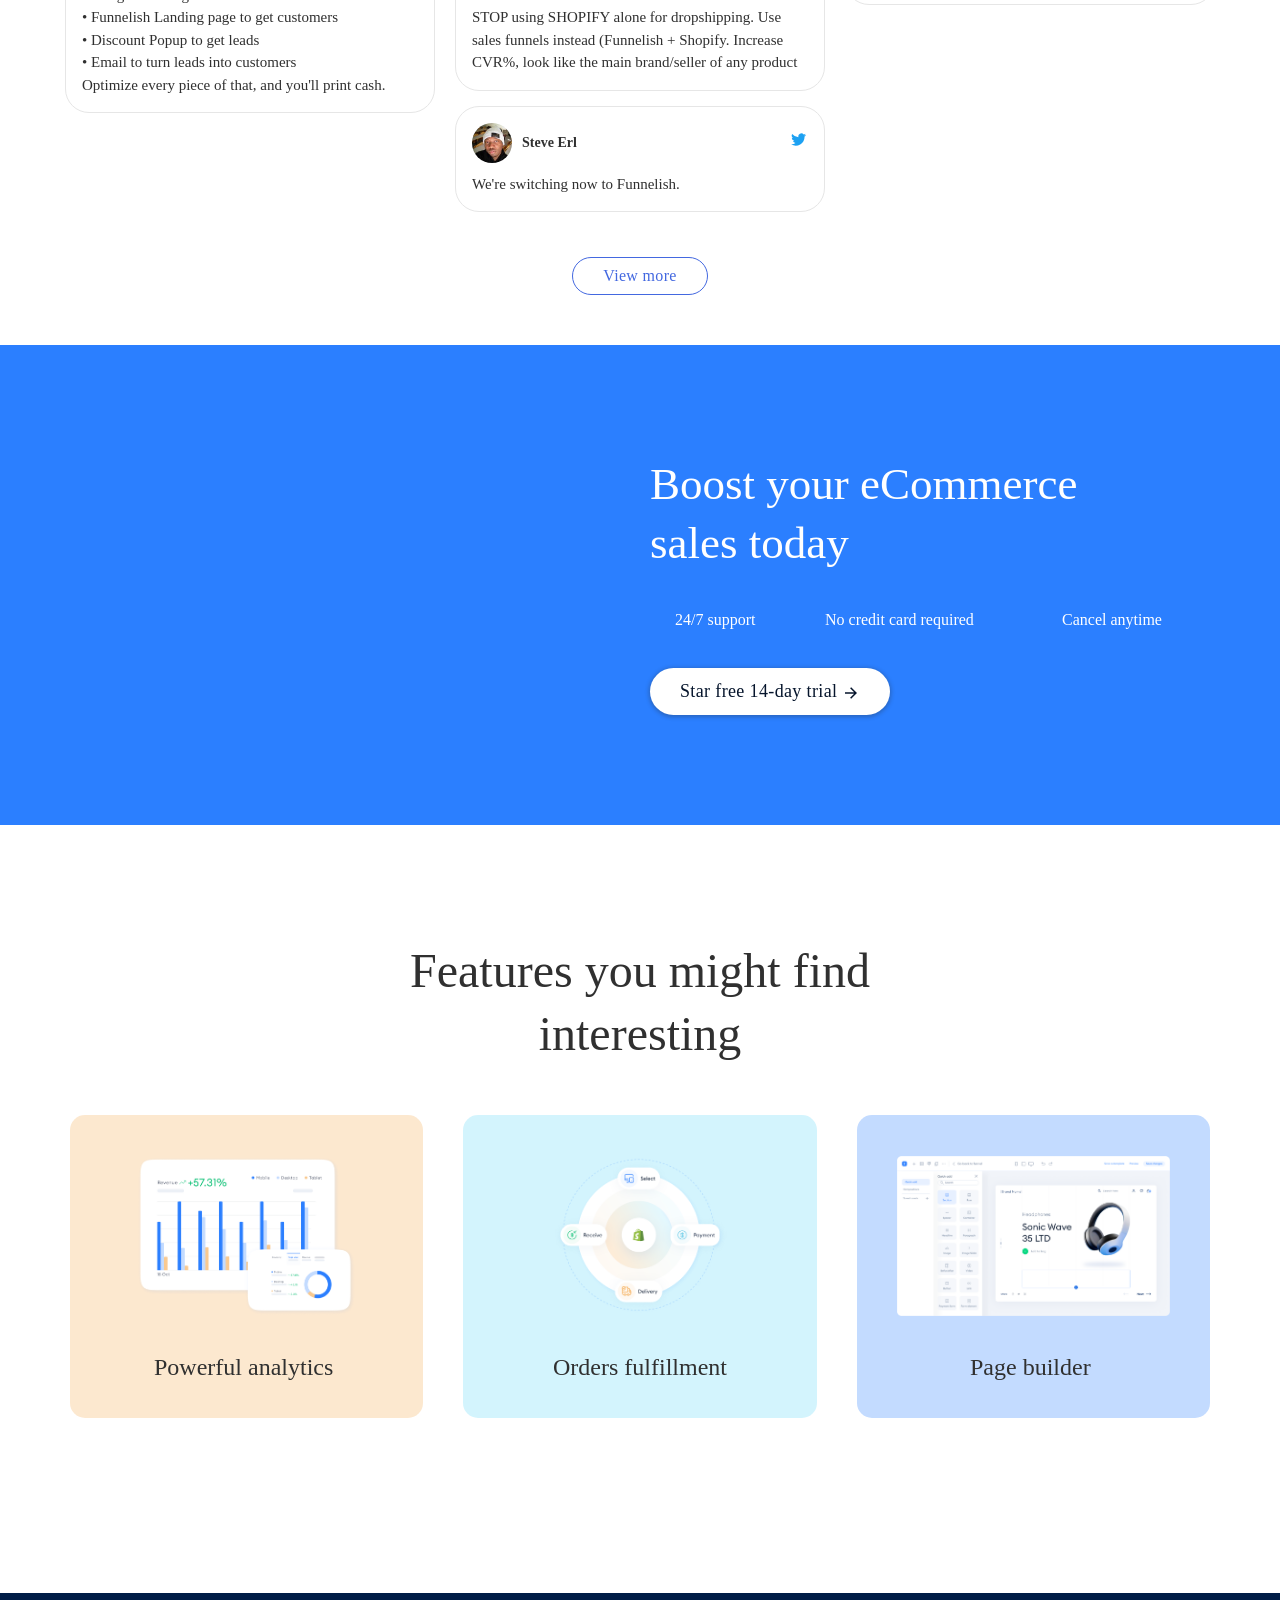
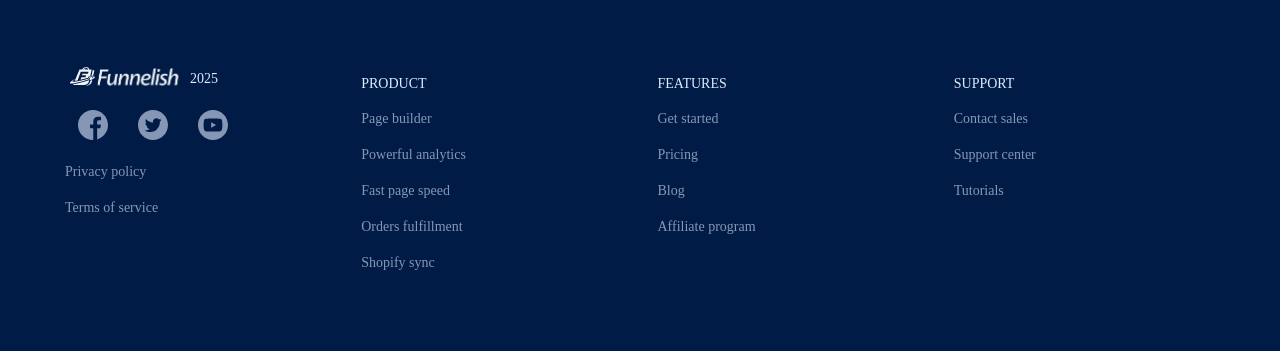
==== commit 1dde5c72: "Update index.html" ====
--- a/index.html
+++ b/index.html
@@ -309,7 +309,7 @@
 						    min-width: 30px;
 						    max-width: 30px;
                 order: 0;
-						} @media only screen and (min-width: 600px) and (max-width: 1024px) { .el-913113 .el-846766.container  { display:inherit; } }@media only screen and (min-width: 0px) and (max-width: 600px) { .el-913113 .el-846766.container  { display:inherit; } }.el-913113 .el-846766.container:hover  { display:inherit;background-color:#2B7FFF14;gap:5px; }@media only screen and (min-width: 600px) and (max-width: 1024px) { .el-913113 .el-846766.container:hover  { display:inherit; } }@media only screen and (min-width: 0px) and (max-width: 600px) { .el-913113 .el-846766.container:hover  { display:inherit; } }</style><!----><a class="container el-846766" id="" target="_self" href="https://funnelish.com/geo-funnels"><div class="container-box cbox-846766-0" bis_skin_checked="1"><div class="element-wrapper" data-eid="691143" bis_skin_checked="1"><div class="container-wrapper container_691143" bis_skin_checked="1"><style> .el-846766 .el-691143.container  { display:inherit;font-size:18px;text-align:center;font-weight:400;font-style:normal;margin:0px 0px 0px 0px;padding:0px 0px 0px 0px;gap:0px; }.el-846766 .el-691143.container { align-items:center; }.el-846766 .el-691143.container  { flex-direction: row; }  .el-846766 .el-691143.container  > .container-box:nth-child(1) {
+						} @media only screen and (min-width: 600px) and (max-width: 1024px) { .el-913113 .el-846766.container  { display:inherit; } }@media only screen and (min-width: 0px) and (max-width: 600px) { .el-913113 .el-846766.container  { display:inherit; } }.el-913113 .el-846766.container:hover  { display:inherit;background-color:#2B7FFF14;gap:5px; }@media only screen and (min-width: 600px) and (max-width: 1024px) { .el-913113 .el-846766.container:hover  { display:inherit; } }@media only screen and (min-width: 0px) and (max-width: 600px) { .el-913113 .el-846766.container:hover  { display:inherit; } }</style><!----><a class="container el-846766" id="" target="_self" href="#"><div class="container-box cbox-846766-0" bis_skin_checked="1"><div class="element-wrapper" data-eid="691143" bis_skin_checked="1"><div class="container-wrapper container_691143" bis_skin_checked="1"><style> .el-846766 .el-691143.container  { display:inherit;font-size:18px;text-align:center;font-weight:400;font-style:normal;margin:0px 0px 0px 0px;padding:0px 0px 0px 0px;gap:0px; }.el-846766 .el-691143.container { align-items:center; }.el-846766 .el-691143.container  { flex-direction: row; }  .el-846766 .el-691143.container  > .container-box:nth-child(1) {
 						    width: 24px;
 						    min-width: 24px;
 						    max-width: 24px;
@@ -329,7 +329,7 @@
 						    min-width: 30px;
 						    max-width: 30px;
                 order: 0;
-						} @media only screen and (min-width: 600px) and (max-width: 1024px) { .el-913113 .el-918603.container  { display:inherit; } }@media only screen and (min-width: 0px) and (max-width: 600px) { .el-913113 .el-918603.container  { display:inherit; } }.el-913113 .el-918603.container:hover  { display:inherit;background-color:#2B7FFF14;gap:5px; }@media only screen and (min-width: 600px) and (max-width: 1024px) { .el-913113 .el-918603.container:hover  { display:inherit; } }@media only screen and (min-width: 0px) and (max-width: 600px) { .el-913113 .el-918603.container:hover  { display:inherit; } }</style><!----><a class="container el-918603" id="" target="_self" href="https://funnelish.com/stores"><div class="container-box cbox-918603-0" bis_skin_checked="1"><div class="element-wrapper" data-eid="585087" bis_skin_checked="1"><div class="container-wrapper container_585087" bis_skin_checked="1"><style> .el-918603 .el-585087.container  { display:inherit;font-size:18px;text-align:center;font-weight:400;font-style:normal;margin:0px 0px 0px 0px;padding:0px 0px 0px 0px;gap:0px; }.el-918603 .el-585087.container { align-items:center; }.el-918603 .el-585087.container  { flex-direction: row; }  .el-918603 .el-585087.container  > .container-box:nth-child(1) {
+						} @media only screen and (min-width: 600px) and (max-width: 1024px) { .el-913113 .el-918603.container  { display:inherit; } }@media only screen and (min-width: 0px) and (max-width: 600px) { .el-913113 .el-918603.container  { display:inherit; } }.el-913113 .el-918603.container:hover  { display:inherit;background-color:#2B7FFF14;gap:5px; }@media only screen and (min-width: 600px) and (max-width: 1024px) { .el-913113 .el-918603.container:hover  { display:inherit; } }@media only screen and (min-width: 0px) and (max-width: 600px) { .el-913113 .el-918603.container:hover  { display:inherit; } }</style><!----><a class="container el-918603" id="" target="_self" href="#"><div class="container-box cbox-918603-0" bis_skin_checked="1"><div class="element-wrapper" data-eid="585087" bis_skin_checked="1"><div class="container-wrapper container_585087" bis_skin_checked="1"><style> .el-918603 .el-585087.container  { display:inherit;font-size:18px;text-align:center;font-weight:400;font-style:normal;margin:0px 0px 0px 0px;padding:0px 0px 0px 0px;gap:0px; }.el-918603 .el-585087.container { align-items:center; }.el-918603 .el-585087.container  { flex-direction: row; }  .el-918603 .el-585087.container  > .container-box:nth-child(1) {
 						    width: 24px;
 						    min-width: 24px;
 						    max-width: 24px;
@@ -369,7 +369,7 @@
 						    min-width: 30px;
 						    max-width: 30px;
                 order: 0;
-						} @media only screen and (min-width: 600px) and (max-width: 1024px) { .el-913113 .el-802580.container  { display:inherit; } }@media only screen and (min-width: 0px) and (max-width: 600px) { .el-913113 .el-802580.container  { display:inherit; } }.el-913113 .el-802580.container:hover  { display:inherit;background-color:#2B7FFF14;gap:5px; }@media only screen and (min-width: 600px) and (max-width: 1024px) { .el-913113 .el-802580.container:hover  { display:inherit; } }@media only screen and (min-width: 0px) and (max-width: 600px) { .el-913113 .el-802580.container:hover  { display:inherit; } }</style><!----><a class="container el-802580" id="" target="_self" href="https://funnelish.com/subscriptions"><div class="container-box cbox-802580-0" bis_skin_checked="1"><div class="element-wrapper" data-eid="887814" bis_skin_checked="1"><div class="container-wrapper container_887814" bis_skin_checked="1"><style> .el-802580 .el-887814.container  { display:inherit;font-size:18px;text-align:center;font-weight:400;font-style:normal;margin:0px 0px 0px 0px;padding:0px 0px 0px 0px;gap:0px; }.el-802580 .el-887814.container { align-items:center; }.el-802580 .el-887814.container  { flex-direction: row; }  .el-802580 .el-887814.container  > .container-box:nth-child(1) {
+						} @media only screen and (min-width: 600px) and (max-width: 1024px) { .el-913113 .el-802580.container  { display:inherit; } }@media only screen and (min-width: 0px) and (max-width: 600px) { .el-913113 .el-802580.container  { display:inherit; } }.el-913113 .el-802580.container:hover  { display:inherit;background-color:#2B7FFF14;gap:5px; }@media only screen and (min-width: 600px) and (max-width: 1024px) { .el-913113 .el-802580.container:hover  { display:inherit; } }@media only screen and (min-width: 0px) and (max-width: 600px) { .el-913113 .el-802580.container:hover  { display:inherit; } }</style><!----><a class="container el-802580" id="" target="_self" href="#"><div class="container-box cbox-802580-0" bis_skin_checked="1"><div class="element-wrapper" data-eid="887814" bis_skin_checked="1"><div class="container-wrapper container_887814" bis_skin_checked="1"><style> .el-802580 .el-887814.container  { display:inherit;font-size:18px;text-align:center;font-weight:400;font-style:normal;margin:0px 0px 0px 0px;padding:0px 0px 0px 0px;gap:0px; }.el-802580 .el-887814.container { align-items:center; }.el-802580 .el-887814.container  { flex-direction: row; }  .el-802580 .el-887814.container  > .container-box:nth-child(1) {
 						    width: 24px;
 						    min-width: 24px;
 						    max-width: 24px;
@@ -424,7 +424,7 @@
 						    min-width: 30px;
 						    max-width: 30px;
                 order: 0;
-						} @media only screen and (min-width: 600px) and (max-width: 1024px) { .el-240876 .el-509402.container  { display:inherit; } }@media only screen and (min-width: 0px) and (max-width: 600px) { .el-240876 .el-509402.container  { display:inherit; } }.el-240876 .el-509402.container:hover  { display:inherit;background-color:#2B7FFF14;gap:5px; }@media only screen and (min-width: 600px) and (max-width: 1024px) { .el-240876 .el-509402.container:hover  { display:inherit; } }@media only screen and (min-width: 0px) and (max-width: 600px) { .el-240876 .el-509402.container:hover  { display:inherit; } }</style><!----><a class="container el-509402" id="" target="_self" href="https://funnelish.com/gateway-pools"><div class="container-box cbox-509402-0" bis_skin_checked="1"><div class="element-wrapper" data-eid="439473" bis_skin_checked="1"><div class="container-wrapper container_439473" bis_skin_checked="1"><style> .el-509402 .el-439473.container  { display:inherit;font-size:18px;text-align:center;font-weight:400;font-style:normal;margin:0px 0px 0px 0px;padding:0px 0px 0px 0px;gap:0px; }.el-509402 .el-439473.container { align-items:center; }.el-509402 .el-439473.container  { flex-direction: row; }  .el-509402 .el-439473.container  > .container-box:nth-child(1) {
+						} @media only screen and (min-width: 600px) and (max-width: 1024px) { .el-240876 .el-509402.container  { display:inherit; } }@media only screen and (min-width: 0px) and (max-width: 600px) { .el-240876 .el-509402.container  { display:inherit; } }.el-240876 .el-509402.container:hover  { display:inherit;background-color:#2B7FFF14;gap:5px; }@media only screen and (min-width: 600px) and (max-width: 1024px) { .el-240876 .el-509402.container:hover  { display:inherit; } }@media only screen and (min-width: 0px) and (max-width: 600px) { .el-240876 .el-509402.container:hover  { display:inherit; } }</style><!----><a class="container el-509402" id="" target="_self" href="$"><div class="container-box cbox-509402-0" bis_skin_checked="1"><div class="element-wrapper" data-eid="439473" bis_skin_checked="1"><div class="container-wrapper container_439473" bis_skin_checked="1"><style> .el-509402 .el-439473.container  { display:inherit;font-size:18px;text-align:center;font-weight:400;font-style:normal;margin:0px 0px 0px 0px;padding:0px 0px 0px 0px;gap:0px; }.el-509402 .el-439473.container { align-items:center; }.el-509402 .el-439473.container  { flex-direction: row; }  .el-509402 .el-439473.container  > .container-box:nth-child(1) {
 						    width: 24px;
 						    min-width: 24px;
 						    max-width: 24px;
@@ -444,7 +444,7 @@
 						    min-width: 30px;
 						    max-width: 30px;
                 order: 0;
-						} @media only screen and (min-width: 600px) and (max-width: 1024px) { .el-240876 .el-198903.container  { display:inherit; } }@media only screen and (min-width: 0px) and (max-width: 600px) { .el-240876 .el-198903.container  { display:inherit; } }.el-240876 .el-198903.container:hover  { display:inherit;background-color:#2B7FFF14;gap:5px; }@media only screen and (min-width: 600px) and (max-width: 1024px) { .el-240876 .el-198903.container:hover  { display:inherit; } }@media only screen and (min-width: 0px) and (max-width: 600px) { .el-240876 .el-198903.container:hover  { display:inherit; } }</style><!----><a class="container el-198903" id="" target="_self" href="https://funnelish.com/blogs"><div class="container-box cbox-198903-0" bis_skin_checked="1"><div class="element-wrapper" data-eid="379516" bis_skin_checked="1"><div class="container-wrapper container_379516" bis_skin_checked="1"><style> .el-198903 .el-379516.container  { display:inherit;font-size:18px;text-align:center;font-weight:400;font-style:normal;margin:0px 0px 0px 0px;padding:0px 0px 0px 0px;gap:0px; }.el-198903 .el-379516.container { align-items:center; }.el-198903 .el-379516.container  { flex-direction: row; }  .el-198903 .el-379516.container  > .container-box:nth-child(1) {
+						} @media only screen and (min-width: 600px) and (max-width: 1024px) { .el-240876 .el-198903.container  { display:inherit; } }@media only screen and (min-width: 0px) and (max-width: 600px) { .el-240876 .el-198903.container  { display:inherit; } }.el-240876 .el-198903.container:hover  { display:inherit;background-color:#2B7FFF14;gap:5px; }@media only screen and (min-width: 600px) and (max-width: 1024px) { .el-240876 .el-198903.container:hover  { display:inherit; } }@media only screen and (min-width: 0px) and (max-width: 600px) { .el-240876 .el-198903.container:hover  { display:inherit; } }</style><!----><a class="container el-198903" id="" target="_self" href="#"><div class="container-box cbox-198903-0" bis_skin_checked="1"><div class="element-wrapper" data-eid="379516" bis_skin_checked="1"><div class="container-wrapper container_379516" bis_skin_checked="1"><style> .el-198903 .el-379516.container  { display:inherit;font-size:18px;text-align:center;font-weight:400;font-style:normal;margin:0px 0px 0px 0px;padding:0px 0px 0px 0px;gap:0px; }.el-198903 .el-379516.container { align-items:center; }.el-198903 .el-379516.container  { flex-direction: row; }  .el-198903 .el-379516.container  > .container-box:nth-child(1) {
 						    width: 24px;
 						    min-width: 24px;
 						    max-width: 24px;
@@ -464,7 +464,7 @@
 						    min-width: 30px;
 						    max-width: 30px;
                 order: 0;
-						} @media only screen and (min-width: 600px) and (max-width: 1024px) { .el-240876 .el-824179.container  { display:inherit; } }@media only screen and (min-width: 0px) and (max-width: 600px) { .el-240876 .el-824179.container  { display:inherit; } }.el-240876 .el-824179.container:hover  { display:inherit;background-color:#4A90E22E;gap:5px; }@media only screen and (min-width: 600px) and (max-width: 1024px) { .el-240876 .el-824179.container:hover  { display:inherit; } }@media only screen and (min-width: 0px) and (max-width: 600px) { .el-240876 .el-824179.container:hover  { display:inherit; } }</style><!----><a class="container el-824179" id="" target="_self" href="https://funnelish.com/powerful-analytics"><div class="container-box cbox-824179-0" bis_skin_checked="1"><div class="element-wrapper" data-eid="188477" bis_skin_checked="1"><div class="container-wrapper container_188477" bis_skin_checked="1"><style> .el-824179 .el-188477.container  { display:inherit;font-size:18px;text-align:center;font-weight:400;font-style:normal;margin:0px 0px 0px 0px;padding:0px 0px 0px 0px;gap:0px; }.el-824179 .el-188477.container { align-items:center; }.el-824179 .el-188477.container  { flex-direction: row; }  .el-824179 .el-188477.container  > .container-box:nth-child(1) {
+						} @media only screen and (min-width: 600px) and (max-width: 1024px) { .el-240876 .el-824179.container  { display:inherit; } }@media only screen and (min-width: 0px) and (max-width: 600px) { .el-240876 .el-824179.container  { display:inherit; } }.el-240876 .el-824179.container:hover  { display:inherit;background-color:#4A90E22E;gap:5px; }@media only screen and (min-width: 600px) and (max-width: 1024px) { .el-240876 .el-824179.container:hover  { display:inherit; } }@media only screen and (min-width: 0px) and (max-width: 600px) { .el-240876 .el-824179.container:hover  { display:inherit; } }</style><!----><a class="container el-824179" id="" target="_self" href="#"><div class="container-box cbox-824179-0" bis_skin_checked="1"><div class="element-wrapper" data-eid="188477" bis_skin_checked="1"><div class="container-wrapper container_188477" bis_skin_checked="1"><style> .el-824179 .el-188477.container  { display:inherit;font-size:18px;text-align:center;font-weight:400;font-style:normal;margin:0px 0px 0px 0px;padding:0px 0px 0px 0px;gap:0px; }.el-824179 .el-188477.container { align-items:center; }.el-824179 .el-188477.container  { flex-direction: row; }  .el-824179 .el-188477.container  > .container-box:nth-child(1) {
 						    width: 24px;
 						    min-width: 24px;
 						    max-width: 24px;
@@ -499,7 +499,7 @@
 						    min-width: 30px;
 						    max-width: 30px;
                 order: 0;
-						} @media only screen and (min-width: 600px) and (max-width: 1024px) { .el-167078 .el-691887.container  { display:inherit; } }@media only screen and (min-width: 0px) and (max-width: 600px) { .el-167078 .el-691887.container  { display:inherit; } }.el-167078 .el-691887.container:hover  { display:inherit;background-color:#4A90E22E;gap:5px; }@media only screen and (min-width: 600px) and (max-width: 1024px) { .el-167078 .el-691887.container:hover  { display:inherit; } }@media only screen and (min-width: 0px) and (max-width: 600px) { .el-167078 .el-691887.container:hover  { display:inherit; } }</style><!----><a class="container el-691887" id="" target="_self" href="https://funnelish.com/shared-components"><div class="container-box cbox-691887-0" bis_skin_checked="1"><div class="element-wrapper" data-eid="789055" bis_skin_checked="1"><div class="container-wrapper container_789055" bis_skin_checked="1"><style> .el-691887 .el-789055.container  { display:inherit;font-size:18px;text-align:center;font-weight:400;font-style:normal;margin:0px 0px 0px 0px;padding:0px 0px 0px 0px;gap:0px; }.el-691887 .el-789055.container { align-items:center; }.el-691887 .el-789055.container  { flex-direction: row; }  .el-691887 .el-789055.container  > .container-box:nth-child(1) {
+						} @media only screen and (min-width: 600px) and (max-width: 1024px) { .el-167078 .el-691887.container  { display:inherit; } }@media only screen and (min-width: 0px) and (max-width: 600px) { .el-167078 .el-691887.container  { display:inherit; } }.el-167078 .el-691887.container:hover  { display:inherit;background-color:#4A90E22E;gap:5px; }@media only screen and (min-width: 600px) and (max-width: 1024px) { .el-167078 .el-691887.container:hover  { display:inherit; } }@media only screen and (min-width: 0px) and (max-width: 600px) { .el-167078 .el-691887.container:hover  { display:inherit; } }</style><!----><a class="container el-691887" id="" target="_self" href="#"><div class="container-box cbox-691887-0" bis_skin_checked="1"><div class="element-wrapper" data-eid="789055" bis_skin_checked="1"><div class="container-wrapper container_789055" bis_skin_checked="1"><style> .el-691887 .el-789055.container  { display:inherit;font-size:18px;text-align:center;font-weight:400;font-style:normal;margin:0px 0px 0px 0px;padding:0px 0px 0px 0px;gap:0px; }.el-691887 .el-789055.container { align-items:center; }.el-691887 .el-789055.container  { flex-direction: row; }  .el-691887 .el-789055.container  > .container-box:nth-child(1) {
 						    width: 24px;
 						    min-width: 24px;
 						    max-width: 24px;
@@ -519,7 +519,7 @@
 						    min-width: 30px;
 						    max-width: 30px;
                 order: 0;
-						} @media only screen and (min-width: 600px) and (max-width: 1024px) { .el-167078 .el-640279.container  { display:inherit; } }@media only screen and (min-width: 0px) and (max-width: 600px) { .el-167078 .el-640279.container  { display:inherit; } }.el-167078 .el-640279.container:hover  { display:inherit;background-color:#2B7FFF14;gap:5px; }@media only screen and (min-width: 600px) and (max-width: 1024px) { .el-167078 .el-640279.container:hover  { display:inherit; } }@media only screen and (min-width: 0px) and (max-width: 600px) { .el-167078 .el-640279.container:hover  { display:inherit; } }</style><!----><a class="container el-640279" id="" target="_self" href="https://funnelish.com/customer-portals"><div class="container-box cbox-640279-0" bis_skin_checked="1"><div class="element-wrapper" data-eid="223146" bis_skin_checked="1"><div class="container-wrapper container_223146" bis_skin_checked="1"><style> .el-640279 .el-223146.container  { display:inherit;font-size:18px;text-align:center;font-weight:400;font-style:normal;margin:0px 0px 0px 0px;padding:0px 0px 0px 0px;gap:0px; }.el-640279 .el-223146.container { align-items:center; }.el-640279 .el-223146.container  { flex-direction: row; }  .el-640279 .el-223146.container  > .container-box:nth-child(1) {
+						} @media only screen and (min-width: 600px) and (max-width: 1024px) { .el-167078 .el-640279.container  { display:inherit; } }@media only screen and (min-width: 0px) and (max-width: 600px) { .el-167078 .el-640279.container  { display:inherit; } }.el-167078 .el-640279.container:hover  { display:inherit;background-color:#2B7FFF14;gap:5px; }@media only screen and (min-width: 600px) and (max-width: 1024px) { .el-167078 .el-640279.container:hover  { display:inherit; } }@media only screen and (min-width: 0px) and (max-width: 600px) { .el-167078 .el-640279.container:hover  { display:inherit; } }</style><!----><a class="container el-640279" id="" target="_self" href="#"><div class="container-box cbox-640279-0" bis_skin_checked="1"><div class="element-wrapper" data-eid="223146" bis_skin_checked="1"><div class="container-wrapper container_223146" bis_skin_checked="1"><style> .el-640279 .el-223146.container  { display:inherit;font-size:18px;text-align:center;font-weight:400;font-style:normal;margin:0px 0px 0px 0px;padding:0px 0px 0px 0px;gap:0px; }.el-640279 .el-223146.container { align-items:center; }.el-640279 .el-223146.container  { flex-direction: row; }  .el-640279 .el-223146.container  > .container-box:nth-child(1) {
 						    width: 24px;
 						    min-width: 24px;
 						    max-width: 24px;
@@ -559,7 +559,7 @@
 						    min-width: 30px;
 						    max-width: 30px;
                 order: 0;
-						} @media only screen and (min-width: 600px) and (max-width: 1024px) { .el-167078 .el-265494.container  { display:inherit; } }@media only screen and (min-width: 0px) and (max-width: 600px) { .el-167078 .el-265494.container  { display:inherit; } }.el-167078 .el-265494.container:hover  { display:inherit;background-color:#4A90E22E;gap:5px; }@media only screen and (min-width: 600px) and (max-width: 1024px) { .el-167078 .el-265494.container:hover  { display:inherit; } }@media only screen and (min-width: 0px) and (max-width: 600px) { .el-167078 .el-265494.container:hover  { display:inherit; } }</style><!----><a class="container el-265494" id="" target="_self" href="https://funnelish.com/orders-fulfillment"><div class="container-box cbox-265494-0" bis_skin_checked="1"><div class="element-wrapper" data-eid="182613" bis_skin_checked="1"><div class="container-wrapper container_182613" bis_skin_checked="1"><style> .el-265494 .el-182613.container  { display:inherit;font-size:18px;text-align:center;font-weight:400;font-style:normal;margin:0px 0px 0px 0px;padding:0px 0px 0px 0px;gap:0px; }.el-265494 .el-182613.container { align-items:center; }.el-265494 .el-182613.container  { flex-direction: row; }  .el-265494 .el-182613.container  > .container-box:nth-child(1) {
+						} @media only screen and (min-width: 600px) and (max-width: 1024px) { .el-167078 .el-265494.container  { display:inherit; } }@media only screen and (min-width: 0px) and (max-width: 600px) { .el-167078 .el-265494.container  { display:inherit; } }.el-167078 .el-265494.container:hover  { display:inherit;background-color:#4A90E22E;gap:5px; }@media only screen and (min-width: 600px) and (max-width: 1024px) { .el-167078 .el-265494.container:hover  { display:inherit; } }@media only screen and (min-width: 0px) and (max-width: 600px) { .el-167078 .el-265494.container:hover  { display:inherit; } }</style><!----><a class="container el-265494" id="" target="_self" href="#"><div class="container-box cbox-265494-0" bis_skin_checked="1"><div class="element-wrapper" data-eid="182613" bis_skin_checked="1"><div class="container-wrapper container_182613" bis_skin_checked="1"><style> .el-265494 .el-182613.container  { display:inherit;font-size:18px;text-align:center;font-weight:400;font-style:normal;margin:0px 0px 0px 0px;padding:0px 0px 0px 0px;gap:0px; }.el-265494 .el-182613.container { align-items:center; }.el-265494 .el-182613.container  { flex-direction: row; }  .el-265494 .el-182613.container  > .container-box:nth-child(1) {
 						    width: 24px;
 						    min-width: 24px;
 						    max-width: 24px;
@@ -594,7 +594,7 @@
 						    min-width: 30px;
 						    max-width: 30px;
                 order: 0;
-						} @media only screen and (min-width: 600px) and (max-width: 1024px) { .el-535604 .el-872672.container  { display:inherit; } }@media only screen and (min-width: 0px) and (max-width: 600px) { .el-535604 .el-872672.container  { display:inherit; } }.el-535604 .el-872672.container:hover  { display:inherit;background-color:#2B7FFF14;gap:5px; }@media only screen and (min-width: 600px) and (max-width: 1024px) { .el-535604 .el-872672.container:hover  { display:inherit; } }@media only screen and (min-width: 0px) and (max-width: 600px) { .el-535604 .el-872672.container:hover  { display:inherit; } }</style><!----><a class="container el-872672" id="" target="_self" href="https://funnelish.com/page-builder"><div class="container-box cbox-872672-0" bis_skin_checked="1"><div class="element-wrapper" data-eid="309050" bis_skin_checked="1"><div class="container-wrapper container_309050" bis_skin_checked="1"><style> .el-872672 .el-309050.container  { display:inherit;font-size:18px;text-align:center;font-weight:400;font-style:normal;margin:0px 0px 0px 0px;padding:0px 0px 0px 0px;gap:0px; }.el-872672 .el-309050.container { align-items:center; }.el-872672 .el-309050.container  { flex-direction: row; }  .el-872672 .el-309050.container  > .container-box:nth-child(1) {
+						} @media only screen and (min-width: 600px) and (max-width: 1024px) { .el-535604 .el-872672.container  { display:inherit; } }@media only screen and (min-width: 0px) and (max-width: 600px) { .el-535604 .el-872672.container  { display:inherit; } }.el-535604 .el-872672.container:hover  { display:inherit;background-color:#2B7FFF14;gap:5px; }@media only screen and (min-width: 600px) and (max-width: 1024px) { .el-535604 .el-872672.container:hover  { display:inherit; } }@media only screen and (min-width: 0px) and (max-width: 600px) { .el-535604 .el-872672.container:hover  { display:inherit; } }</style><!----><a class="container el-872672" id="" target="_self" href="#"><div class="container-box cbox-872672-0" bis_skin_checked="1"><div class="element-wrapper" data-eid="309050" bis_skin_checked="1"><div class="container-wrapper container_309050" bis_skin_checked="1"><style> .el-872672 .el-309050.container  { display:inherit;font-size:18px;text-align:center;font-weight:400;font-style:normal;margin:0px 0px 0px 0px;padding:0px 0px 0px 0px;gap:0px; }.el-872672 .el-309050.container { align-items:center; }.el-872672 .el-309050.container  { flex-direction: row; }  .el-872672 .el-309050.container  > .container-box:nth-child(1) {
 						    width: 24px;
 						    min-width: 24px;
 						    max-width: 24px;
@@ -614,7 +614,7 @@
 						    min-width: 30px;
 						    max-width: 30px;
                 order: 0;
-						} @media only screen and (min-width: 600px) and (max-width: 1024px) { .el-535604 .el-351332.container  { display:inherit; } }@media only screen and (min-width: 0px) and (max-width: 600px) { .el-535604 .el-351332.container  { display:inherit; } }.el-535604 .el-351332.container:hover  { display:inherit;background-color:#4A90E22E;gap:5px; }@media only screen and (min-width: 600px) and (max-width: 1024px) { .el-535604 .el-351332.container:hover  { display:inherit; } }@media only screen and (min-width: 0px) and (max-width: 600px) { .el-535604 .el-351332.container:hover  { display:inherit; } }</style><!----><a class="container el-351332" id="" target="_self" href="https://funnelish.com/fast-page-speed"><div class="container-box cbox-351332-0" bis_skin_checked="1"><div class="element-wrapper" data-eid="974893" bis_skin_checked="1"><div class="container-wrapper container_974893" bis_skin_checked="1"><style> .el-351332 .el-974893.container  { display:inherit;font-size:18px;text-align:center;font-weight:400;font-style:normal;margin:0px 0px 0px 0px;padding:0px 0px 0px 0px;gap:0px; }.el-351332 .el-974893.container { align-items:center; }.el-351332 .el-974893.container  { flex-direction: row; }  .el-351332 .el-974893.container  > .container-box:nth-child(1) {
+						} @media only screen and (min-width: 600px) and (max-width: 1024px) { .el-535604 .el-351332.container  { display:inherit; } }@media only screen and (min-width: 0px) and (max-width: 600px) { .el-535604 .el-351332.container  { display:inherit; } }.el-535604 .el-351332.container:hover  { display:inherit;background-color:#4A90E22E;gap:5px; }@media only screen and (min-width: 600px) and (max-width: 1024px) { .el-535604 .el-351332.container:hover  { display:inherit; } }@media only screen and (min-width: 0px) and (max-width: 600px) { .el-535604 .el-351332.container:hover  { display:inherit; } }</style><!----><a class="container el-351332" id="" target="_self" href="#"><div class="container-box cbox-351332-0" bis_skin_checked="1"><div class="element-wrapper" data-eid="974893" bis_skin_checked="1"><div class="container-wrapper container_974893" bis_skin_checked="1"><style> .el-351332 .el-974893.container  { display:inherit;font-size:18px;text-align:center;font-weight:400;font-style:normal;margin:0px 0px 0px 0px;padding:0px 0px 0px 0px;gap:0px; }.el-351332 .el-974893.container { align-items:center; }.el-351332 .el-974893.container  { flex-direction: row; }  .el-351332 .el-974893.container  > .container-box:nth-child(1) {
 						    width: 24px;
 						    min-width: 24px;
 						    max-width: 24px;
@@ -634,7 +634,7 @@
 						    min-width: 30px;
 						    max-width: 30px;
                 order: 0;
-						} @media only screen and (min-width: 600px) and (max-width: 1024px) { .el-535604 .el-122783.container  { display:inherit; } }@media only screen and (min-width: 0px) and (max-width: 600px) { .el-535604 .el-122783.container  { display:inherit; } }.el-535604 .el-122783.container:hover  { display:inherit;background-color:#4A90E22E;gap:5px; }@media only screen and (min-width: 600px) and (max-width: 1024px) { .el-535604 .el-122783.container:hover  { display:inherit; } }@media only screen and (min-width: 0px) and (max-width: 600px) { .el-535604 .el-122783.container:hover  { display:inherit; } }</style><!----><a class="container el-122783" id="" target="_self" href="https://funnelish.com/shopify-sync"><div class="container-box cbox-122783-0" bis_skin_checked="1"><div class="element-wrapper" data-eid="105022" bis_skin_checked="1"><div class="container-wrapper container_105022" bis_skin_checked="1"><style> .el-122783 .el-105022.container  { display:inherit;font-size:18px;text-align:center;font-weight:400;font-style:normal;margin:0px 0px 0px 0px;padding:0px 0px 0px 0px;gap:0px; }.el-122783 .el-105022.container { align-items:center; }.el-122783 .el-105022.container  { flex-direction: row; }  .el-122783 .el-105022.container  > .container-box:nth-child(1) {
+						} @media only screen and (min-width: 600px) and (max-width: 1024px) { .el-535604 .el-122783.container  { display:inherit; } }@media only screen and (min-width: 0px) and (max-width: 600px) { .el-535604 .el-122783.container  { display:inherit; } }.el-535604 .el-122783.container:hover  { display:inherit;background-color:#4A90E22E;gap:5px; }@media only screen and (min-width: 600px) and (max-width: 1024px) { .el-535604 .el-122783.container:hover  { display:inherit; } }@media only screen and (min-width: 0px) and (max-width: 600px) { .el-535604 .el-122783.container:hover  { display:inherit; } }</style><!----><a class="container el-122783" id="" target="_self" href="#"><div class="container-box cbox-122783-0" bis_skin_checked="1"><div class="element-wrapper" data-eid="105022" bis_skin_checked="1"><div class="container-wrapper container_105022" bis_skin_checked="1"><style> .el-122783 .el-105022.container  { display:inherit;font-size:18px;text-align:center;font-weight:400;font-style:normal;margin:0px 0px 0px 0px;padding:0px 0px 0px 0px;gap:0px; }.el-122783 .el-105022.container { align-items:center; }.el-122783 .el-105022.container  { flex-direction: row; }  .el-122783 .el-105022.container  > .container-box:nth-child(1) {
 						    width: 24px;
 						    min-width: 24px;
 						    max-width: 24px;
@@ -679,7 +679,7 @@
 						    min-width: 0;
 						    max-width: unset;
                 order: 2;
-						} @media only screen and (min-width: 600px) and (max-width: 1024px) { .el-860168 .el-125581.container  { display:inherit; } }@media only screen and (min-width: 0px) and (max-width: 600px) { .el-860168 .el-125581.container  { display:inherit; } }.el-860168 .el-125581.container:hover  { display:inherit;background-color:#4A90E21C; }@media only screen and (min-width: 600px) and (max-width: 1024px) { .el-860168 .el-125581.container:hover  { display:inherit; } }@media only screen and (min-width: 0px) and (max-width: 600px) { .el-860168 .el-125581.container:hover  { display:inherit; } }</style><!----><a class="container el-125581" id="" target="_self" href="https://funnelish.com/geo-funnels"><div class="container-box cbox-125581-0" bis_skin_checked="1"><div class="element-wrapper" data-eid="894219" bis_skin_checked="1"><div class="el-894219 img" is-popup="false" bis_skin_checked="1"><style>.el-125581 .el-894219  { display:inherit;margin:0px 0px 0px 0px; }.el-125581 .el-894219 { align-items:center; }@media only screen and (min-width: 600px) and (max-width: 1024px) { .el-125581 .el-894219  { display:inherit; } }@media only screen and (min-width: 0px) and (max-width: 600px) { .el-125581 .el-894219  { display:inherit; } }  .el-125581 .el-894219 img { width:100%;height:auto; }</style><img alt="" class="" data-src="//img.funnelish.com/41871/0/1759108954-Property%201=Geo-funnels.svg" data-srcset="//img.funnelish.com/41871/0/1759108954-Property%201=Geo-funnels.svg" height="auto" src="./Funnelish_files/1759108954-Property 1=Geo-funnels.svg" width="100%" crossorigin="anonymous" fetchpriority="high" loading="lazy" data-sizes="auto" id=""></div></div></div><div class="container-box cbox-125581-1" bis_skin_checked="1"><div class="element-wrapper" data-eid="388376" bis_skin_checked="1"><div class="paragraph el-388376" id="" is-popup="false" bis_skin_checked="1"><style>.el-125581 .el-388376  { display:inherit;font-size:18px;text-align:center;font-weight:400;font-style:normal;line-height:1;margin:0px 0px 0px 0px;padding:0px 10px 10px 10px;text-shadow:transparent 0px 0px 0px ; }@media only screen and (min-width: 600px) and (max-width: 1024px) { .el-125581 .el-388376  { display:inherit;font-size:12px;text-align:left; } }@media only screen and (min-width: 0px) and (max-width: 600px) { .el-125581 .el-388376  { display:inherit;color:#1E2731FF;font-size:14px;text-align:left;font-weight:400; } }</style><div class="paragraph-inner" bis_skin_checked="1"><p style="text-align: left"><span style="margin: 0">Geo-funnels</span></p></div></div></div><div class="element-wrapper" data-eid="801047" bis_skin_checked="1"><div class="paragraph el-801047" id="" is-popup="false" bis_skin_checked="1"><style>.el-125581 .el-801047  { display:inherit;font-size:18px;text-align:center;font-weight:400;font-style:normal;line-height:1;margin:0px 0px 0px 0px;padding:0px 10px 10px 10px;text-shadow:transparent 0px 0px 0px ; }@media only screen and (min-width: 600px) and (max-width: 1024px) { .el-125581 .el-801047  { display:inherit;font-size:12px;text-align:left; } }@media only screen and (min-width: 0px) and (max-width: 600px) { .el-125581 .el-801047  { display:inherit;font-size:14px;text-align:left; } }</style><div class="paragraph-inner" bis_skin_checked="1"><p style="text-align: left"><span style="font-size: 12px; color: rgb(69, 87, 113); margin: 0">Target customers by location for higher conversions</span></p></div></div></div></div><!----></a></div></div><div class="element-wrapper" data-eid="244058" bis_skin_checked="1"><div class="container-wrapper container_244058" bis_skin_checked="1"><style> .el-860168 .el-244058.container  { display:inherit;font-size:18px;text-align:center;font-weight:400;font-style:normal;margin:10px 0px 0px 0px;padding:10px 10px 10px 10px;gap:5px; }.el-860168 .el-244058.container { align-items:start; }.el-860168 .el-244058.container  { flex-direction: row; }  .el-860168 .el-244058.container  > .container-box:nth-child(1) {
+						} @media only screen and (min-width: 600px) and (max-width: 1024px) { .el-860168 .el-125581.container  { display:inherit; } }@media only screen and (min-width: 0px) and (max-width: 600px) { .el-860168 .el-125581.container  { display:inherit; } }.el-860168 .el-125581.container:hover  { display:inherit;background-color:#4A90E21C; }@media only screen and (min-width: 600px) and (max-width: 1024px) { .el-860168 .el-125581.container:hover  { display:inherit; } }@media only screen and (min-width: 0px) and (max-width: 600px) { .el-860168 .el-125581.container:hover  { display:inherit; } }</style><!----><a class="container el-125581" id="" target="_self" href="#"><div class="container-box cbox-125581-0" bis_skin_checked="1"><div class="element-wrapper" data-eid="894219" bis_skin_checked="1"><div class="el-894219 img" is-popup="false" bis_skin_checked="1"><style>.el-125581 .el-894219  { display:inherit;margin:0px 0px 0px 0px; }.el-125581 .el-894219 { align-items:center; }@media only screen and (min-width: 600px) and (max-width: 1024px) { .el-125581 .el-894219  { display:inherit; } }@media only screen and (min-width: 0px) and (max-width: 600px) { .el-125581 .el-894219  { display:inherit; } }  .el-125581 .el-894219 img { width:100%;height:auto; }</style><img alt="" class="" data-src="//img.funnelish.com/41871/0/1759108954-Property%201=Geo-funnels.svg" data-srcset="//img.funnelish.com/41871/0/1759108954-Property%201=Geo-funnels.svg" height="auto" src="./Funnelish_files/1759108954-Property 1=Geo-funnels.svg" width="100%" crossorigin="anonymous" fetchpriority="high" loading="lazy" data-sizes="auto" id=""></div></div></div><div class="container-box cbox-125581-1" bis_skin_checked="1"><div class="element-wrapper" data-eid="388376" bis_skin_checked="1"><div class="paragraph el-388376" id="" is-popup="false" bis_skin_checked="1"><style>.el-125581 .el-388376  { display:inherit;font-size:18px;text-align:center;font-weight:400;font-style:normal;line-height:1;margin:0px 0px 0px 0px;padding:0px 10px 10px 10px;text-shadow:transparent 0px 0px 0px ; }@media only screen and (min-width: 600px) and (max-width: 1024px) { .el-125581 .el-388376  { display:inherit;font-size:12px;text-align:left; } }@media only screen and (min-width: 0px) and (max-width: 600px) { .el-125581 .el-388376  { display:inherit;color:#1E2731FF;font-size:14px;text-align:left;font-weight:400; } }</style><div class="paragraph-inner" bis_skin_checked="1"><p style="text-align: left"><span style="margin: 0">Geo-funnels</span></p></div></div></div><div class="element-wrapper" data-eid="801047" bis_skin_checked="1"><div class="paragraph el-801047" id="" is-popup="false" bis_skin_checked="1"><style>.el-125581 .el-801047  { display:inherit;font-size:18px;text-align:center;font-weight:400;font-style:normal;line-height:1;margin:0px 0px 0px 0px;padding:0px 10px 10px 10px;text-shadow:transparent 0px 0px 0px ; }@media only screen and (min-width: 600px) and (max-width: 1024px) { .el-125581 .el-801047  { display:inherit;font-size:12px;text-align:left; } }@media only screen and (min-width: 0px) and (max-width: 600px) { .el-125581 .el-801047  { display:inherit;font-size:14px;text-align:left; } }</style><div class="paragraph-inner" bis_skin_checked="1"><p style="text-align: left"><span style="font-size: 12px; color: rgb(69, 87, 113); margin: 0">Target customers by location for higher conversions</span></p></div></div></div></div><!----></a></div></div><div class="element-wrapper" data-eid="244058" bis_skin_checked="1"><div class="container-wrapper container_244058" bis_skin_checked="1"><style> .el-860168 .el-244058.container  { display:inherit;font-size:18px;text-align:center;font-weight:400;font-style:normal;margin:10px 0px 0px 0px;padding:10px 10px 10px 10px;gap:5px; }.el-860168 .el-244058.container { align-items:start; }.el-860168 .el-244058.container  { flex-direction: row; }  .el-860168 .el-244058.container  > .container-box:nth-child(1) {
 						    width: 30px;
 						    min-width: 30px;
 						    max-width: 30px;
@@ -689,7 +689,7 @@
 						    min-width: 0;
 						    max-width: unset;
                 order: 2;
-						} @media only screen and (min-width: 600px) and (max-width: 1024px) { .el-860168 .el-244058.container  { display:inherit; } }@media only screen and (min-width: 0px) and (max-width: 600px) { .el-860168 .el-244058.container  { display:inherit; } }.el-860168 .el-244058.container:hover  { display:inherit;background-color:#4A90E21C; }@media only screen and (min-width: 600px) and (max-width: 1024px) { .el-860168 .el-244058.container:hover  { display:inherit; } }@media only screen and (min-width: 0px) and (max-width: 600px) { .el-860168 .el-244058.container:hover  { display:inherit; } }</style><!----><a class="container el-244058" id="" target="_self" href="https://funnelish.com/gateway-pools"><div class="container-box cbox-244058-0" bis_skin_checked="1"><div class="element-wrapper" data-eid="574218" bis_skin_checked="1"><div class="el-574218 img" is-popup="false" bis_skin_checked="1"><style>.el-244058 .el-574218  { display:inherit;margin:0px 0px 0px 0px; }.el-244058 .el-574218 { align-items:center; }@media only screen and (min-width: 600px) and (max-width: 1024px) { .el-244058 .el-574218  { display:inherit; } }@media only screen and (min-width: 0px) and (max-width: 600px) { .el-244058 .el-574218  { display:inherit; } }  .el-244058 .el-574218 img { width:100%;height:auto; }</style><img alt="" class="" data-src="//img.funnelish.com/41871/0/1759109013-Property%201=Gateway%20pools.svg" data-srcset="//img.funnelish.com/41871/0/1759109013-Property%201=Gateway%20pools.svg" height="auto" src="./Funnelish_files/1759109013-Property 1=Gateway pools.svg" width="100%" crossorigin="anonymous" fetchpriority="high" loading="lazy" data-sizes="auto" id=""></div></div></div><div class="container-box cbox-244058-1" bis_skin_checked="1"><div class="element-wrapper" data-eid="432427" bis_skin_checked="1"><div class="paragraph el-432427" id="" is-popup="false" bis_skin_checked="1"><style>.el-244058 .el-432427  { display:inherit;font-size:18px;text-align:center;font-weight:400;font-style:normal;line-height:1;margin:0px 0px 0px 0px;padding:0px 10px 10px 10px;text-shadow:transparent 0px 0px 0px ; }@media only screen and (min-width: 600px) and (max-width: 1024px) { .el-244058 .el-432427  { display:inherit;font-size:12px;text-align:left; } }@media only screen and (min-width: 0px) and (max-width: 600px) { .el-244058 .el-432427  { display:inherit;color:#1E2731FF;font-size:14px;text-align:left;font-weight:400; } }</style><div class="paragraph-inner" bis_skin_checked="1"><p style="text-align: left"><span style="margin: 0">Gateway pools</span></p></div></div></div><div class="element-wrapper" data-eid="348469" bis_skin_checked="1"><div class="paragraph el-348469" id="" is-popup="false" bis_skin_checked="1"><style>.el-244058 .el-348469  { display:inherit;font-size:18px;text-align:center;font-weight:400;font-style:normal;line-height:1;margin:0px 0px 0px 0px;padding:0px 10px 10px 10px;text-shadow:transparent 0px 0px 0px ; }@media only screen and (min-width: 600px) and (max-width: 1024px) { .el-244058 .el-348469  { display:inherit;font-size:12px;text-align:left; } }@media only screen and (min-width: 0px) and (max-width: 600px) { .el-244058 .el-348469  { display:inherit;font-size:14px;text-align:left; } }</style><div class="paragraph-inner" bis_skin_checked="1"><p style="text-align: left"><span style="font-size: 12px; color: rgb(69, 87, 113); margin: 0">Boost payment success with smart routing.</span></p></div></div></div></div><!----></a></div></div><div class="element-wrapper" data-eid="396305" bis_skin_checked="1"><div class="container-wrapper container_396305" bis_skin_checked="1"><style> .el-860168 .el-396305.container  { display:inherit;font-size:18px;text-align:center;font-weight:400;font-style:normal;margin:10px 0px 0px 0px;padding:10px 10px 10px 10px;gap:5px; }.el-860168 .el-396305.container { align-items:start; }.el-860168 .el-396305.container  { flex-direction: row; }  .el-860168 .el-396305.container  > .container-box:nth-child(1) {
+						} @media only screen and (min-width: 600px) and (max-width: 1024px) { .el-860168 .el-244058.container  { display:inherit; } }@media only screen and (min-width: 0px) and (max-width: 600px) { .el-860168 .el-244058.container  { display:inherit; } }.el-860168 .el-244058.container:hover  { display:inherit;background-color:#4A90E21C; }@media only screen and (min-width: 600px) and (max-width: 1024px) { .el-860168 .el-244058.container:hover  { display:inherit; } }@media only screen and (min-width: 0px) and (max-width: 600px) { .el-860168 .el-244058.container:hover  { display:inherit; } }</style><!----><a class="container el-244058" id="" target="_self" href="#"><div class="container-box cbox-244058-0" bis_skin_checked="1"><div class="element-wrapper" data-eid="574218" bis_skin_checked="1"><div class="el-574218 img" is-popup="false" bis_skin_checked="1"><style>.el-244058 .el-574218  { display:inherit;margin:0px 0px 0px 0px; }.el-244058 .el-574218 { align-items:center; }@media only screen and (min-width: 600px) and (max-width: 1024px) { .el-244058 .el-574218  { display:inherit; } }@media only screen and (min-width: 0px) and (max-width: 600px) { .el-244058 .el-574218  { display:inherit; } }  .el-244058 .el-574218 img { width:100%;height:auto; }</style><img alt="" class="" data-src="//img.funnelish.com/41871/0/1759109013-Property%201=Gateway%20pools.svg" data-srcset="//img.funnelish.com/41871/0/1759109013-Property%201=Gateway%20pools.svg" height="auto" src="./Funnelish_files/1759109013-Property 1=Gateway pools.svg" width="100%" crossorigin="anonymous" fetchpriority="high" loading="lazy" data-sizes="auto" id=""></div></div></div><div class="container-box cbox-244058-1" bis_skin_checked="1"><div class="element-wrapper" data-eid="432427" bis_skin_checked="1"><div class="paragraph el-432427" id="" is-popup="false" bis_skin_checked="1"><style>.el-244058 .el-432427  { display:inherit;font-size:18px;text-align:center;font-weight:400;font-style:normal;line-height:1;margin:0px 0px 0px 0px;padding:0px 10px 10px 10px;text-shadow:transparent 0px 0px 0px ; }@media only screen and (min-width: 600px) and (max-width: 1024px) { .el-244058 .el-432427  { display:inherit;font-size:12px;text-align:left; } }@media only screen and (min-width: 0px) and (max-width: 600px) { .el-244058 .el-432427  { display:inherit;color:#1E2731FF;font-size:14px;text-align:left;font-weight:400; } }</style><div class="paragraph-inner" bis_skin_checked="1"><p style="text-align: left"><span style="margin: 0">Gateway pools</span></p></div></div></div><div class="element-wrapper" data-eid="348469" bis_skin_checked="1"><div class="paragraph el-348469" id="" is-popup="false" bis_skin_checked="1"><style>.el-244058 .el-348469  { display:inherit;font-size:18px;text-align:center;font-weight:400;font-style:normal;line-height:1;margin:0px 0px 0px 0px;padding:0px 10px 10px 10px;text-shadow:transparent 0px 0px 0px ; }@media only screen and (min-width: 600px) and (max-width: 1024px) { .el-244058 .el-348469  { display:inherit;font-size:12px;text-align:left; } }@media only screen and (min-width: 0px) and (max-width: 600px) { .el-244058 .el-348469  { display:inherit;font-size:14px;text-align:left; } }</style><div class="paragraph-inner" bis_skin_checked="1"><p style="text-align: left"><span style="font-size: 12px; color: rgb(69, 87, 113); margin: 0">Boost payment success with smart routing.</span></p></div></div></div></div><!----></a></div></div><div class="element-wrapper" data-eid="396305" bis_skin_checked="1"><div class="container-wrapper container_396305" bis_skin_checked="1"><style> .el-860168 .el-396305.container  { display:inherit;font-size:18px;text-align:center;font-weight:400;font-style:normal;margin:10px 0px 0px 0px;padding:10px 10px 10px 10px;gap:5px; }.el-860168 .el-396305.container { align-items:start; }.el-860168 .el-396305.container  { flex-direction: row; }  .el-860168 .el-396305.container  > .container-box:nth-child(1) {
 						    width: 30px;
 						    min-width: 30px;
 						    max-width: 30px;
@@ -699,7 +699,7 @@
 						    min-width: 0;
 						    max-width: unset;
                 order: 2;
-						} @media only screen and (min-width: 600px) and (max-width: 1024px) { .el-860168 .el-396305.container  { display:inherit; } }@media only screen and (min-width: 0px) and (max-width: 600px) { .el-860168 .el-396305.container  { display:inherit; } }.el-860168 .el-396305.container:hover  { display:inherit;background-color:#4A90E21C; }@media only screen and (min-width: 600px) and (max-width: 1024px) { .el-860168 .el-396305.container:hover  { display:inherit; } }@media only screen and (min-width: 0px) and (max-width: 600px) { .el-860168 .el-396305.container:hover  { display:inherit; } }</style><!----><a class="container el-396305" id="" target="_self" href="https://funnelish.com/shared-components"><div class="container-box cbox-396305-0" bis_skin_checked="1"><div class="element-wrapper" data-eid="160397" bis_skin_checked="1"><div class="el-160397 img" is-popup="false" bis_skin_checked="1"><style>.el-396305 .el-160397  { display:inherit;margin:0px 0px 0px 0px; }.el-396305 .el-160397 { align-items:center; }@media only screen and (min-width: 600px) and (max-width: 1024px) { .el-396305 .el-160397  { display:inherit; } }@media only screen and (min-width: 0px) and (max-width: 600px) { .el-396305 .el-160397  { display:inherit; } }  .el-396305 .el-160397 img { width:100%;height:auto; }</style><img alt="" class="" data-src="//img.funnelish.com/41871/0/1759109061-Property%201=Shared%20Components.svg" data-srcset="//img.funnelish.com/41871/0/1759109061-Property%201=Shared%20Components.svg" height="auto" src="./Funnelish_files/1759109061-Property 1=Shared Components.svg" width="100%" crossorigin="anonymous" fetchpriority="high" loading="lazy" data-sizes="auto" id=""></div></div></div><div class="container-box cbox-396305-1" bis_skin_checked="1"><div class="element-wrapper" data-eid="364863" bis_skin_checked="1"><div class="paragraph el-364863" id="" is-popup="false" bis_skin_checked="1"><style>.el-396305 .el-364863  { display:inherit;font-size:18px;text-align:center;font-weight:400;font-style:normal;line-height:1;margin:0px 0px 0px 0px;padding:0px 10px 10px 10px;text-shadow:transparent 0px 0px 0px ; }@media only screen and (min-width: 600px) and (max-width: 1024px) { .el-396305 .el-364863  { display:inherit;font-size:12px;text-align:left; } }@media only screen and (min-width: 0px) and (max-width: 600px) { .el-396305 .el-364863  { display:inherit;color:#1E2731FF;font-size:14px;text-align:left;font-weight:400; } }</style><div class="paragraph-inner" bis_skin_checked="1"><p style="text-align: left"><span style="margin: 0">Shared Components</span></p></div></div></div><div class="element-wrapper" data-eid="418616" bis_skin_checked="1"><div class="paragraph el-418616" id="" is-popup="false" bis_skin_checked="1"><style>.el-396305 .el-418616  { display:inherit;font-size:18px;text-align:center;font-weight:400;font-style:normal;line-height:1;margin:0px 0px 0px 0px;padding:0px 10px 10px 10px;text-shadow:transparent 0px 0px 0px ; }@media only screen and (min-width: 600px) and (max-width: 1024px) { .el-396305 .el-418616  { display:inherit;font-size:12px;text-align:left; } }@media only screen and (min-width: 0px) and (max-width: 600px) { .el-396305 .el-418616  { display:inherit;font-size:14px;text-align:left; } }</style><div class="paragraph-inner" bis_skin_checked="1"><p style="text-align: left"><span style="font-size: 12px; color: rgb(69, 87, 113); margin: 0">Reuse elements across funnels and save time.</span></p></div></div></div></div><!----></a></div></div><div class="element-wrapper" data-eid="841970" bis_skin_checked="1"><div class="container-wrapper container_841970" bis_skin_checked="1"><style> .el-860168 .el-841970.container  { display:inherit;font-size:18px;text-align:center;font-weight:400;font-style:normal;margin:10px 0px 0px 0px;padding:10px 10px 10px 10px;gap:5px; }.el-860168 .el-841970.container { align-items:start; }.el-860168 .el-841970.container  { flex-direction: row; }  .el-860168 .el-841970.container  > .container-box:nth-child(1) {
+						} @media only screen and (min-width: 600px) and (max-width: 1024px) { .el-860168 .el-396305.container  { display:inherit; } }@media only screen and (min-width: 0px) and (max-width: 600px) { .el-860168 .el-396305.container  { display:inherit; } }.el-860168 .el-396305.container:hover  { display:inherit;background-color:#4A90E21C; }@media only screen and (min-width: 600px) and (max-width: 1024px) { .el-860168 .el-396305.container:hover  { display:inherit; } }@media only screen and (min-width: 0px) and (max-width: 600px) { .el-860168 .el-396305.container:hover  { display:inherit; } }</style><!----><a class="container el-396305" id="" target="_self" href="#"><div class="container-box cbox-396305-0" bis_skin_checked="1"><div class="element-wrapper" data-eid="160397" bis_skin_checked="1"><div class="el-160397 img" is-popup="false" bis_skin_checked="1"><style>.el-396305 .el-160397  { display:inherit;margin:0px 0px 0px 0px; }.el-396305 .el-160397 { align-items:center; }@media only screen and (min-width: 600px) and (max-width: 1024px) { .el-396305 .el-160397  { display:inherit; } }@media only screen and (min-width: 0px) and (max-width: 600px) { .el-396305 .el-160397  { display:inherit; } }  .el-396305 .el-160397 img { width:100%;height:auto; }</style><img alt="" class="" data-src="//img.funnelish.com/41871/0/1759109061-Property%201=Shared%20Components.svg" data-srcset="//img.funnelish.com/41871/0/1759109061-Property%201=Shared%20Components.svg" height="auto" src="./Funnelish_files/1759109061-Property 1=Shared Components.svg" width="100%" crossorigin="anonymous" fetchpriority="high" loading="lazy" data-sizes="auto" id=""></div></div></div><div class="container-box cbox-396305-1" bis_skin_checked="1"><div class="element-wrapper" data-eid="364863" bis_skin_checked="1"><div class="paragraph el-364863" id="" is-popup="false" bis_skin_checked="1"><style>.el-396305 .el-364863  { display:inherit;font-size:18px;text-align:center;font-weight:400;font-style:normal;line-height:1;margin:0px 0px 0px 0px;padding:0px 10px 10px 10px;text-shadow:transparent 0px 0px 0px ; }@media only screen and (min-width: 600px) and (max-width: 1024px) { .el-396305 .el-364863  { display:inherit;font-size:12px;text-align:left; } }@media only screen and (min-width: 0px) and (max-width: 600px) { .el-396305 .el-364863  { display:inherit;color:#1E2731FF;font-size:14px;text-align:left;font-weight:400; } }</style><div class="paragraph-inner" bis_skin_checked="1"><p style="text-align: left"><span style="margin: 0">Shared Components</span></p></div></div></div><div class="element-wrapper" data-eid="418616" bis_skin_checked="1"><div class="paragraph el-418616" id="" is-popup="false" bis_skin_checked="1"><style>.el-396305 .el-418616  { display:inherit;font-size:18px;text-align:center;font-weight:400;font-style:normal;line-height:1;margin:0px 0px 0px 0px;padding:0px 10px 10px 10px;text-shadow:transparent 0px 0px 0px ; }@media only screen and (min-width: 600px) and (max-width: 1024px) { .el-396305 .el-418616  { display:inherit;font-size:12px;text-align:left; } }@media only screen and (min-width: 0px) and (max-width: 600px) { .el-396305 .el-418616  { display:inherit;font-size:14px;text-align:left; } }</style><div class="paragraph-inner" bis_skin_checked="1"><p style="text-align: left"><span style="font-size: 12px; color: rgb(69, 87, 113); margin: 0">Reuse elements across funnels and save time.</span></p></div></div></div></div><!----></a></div></div><div class="element-wrapper" data-eid="841970" bis_skin_checked="1"><div class="container-wrapper container_841970" bis_skin_checked="1"><style> .el-860168 .el-841970.container  { display:inherit;font-size:18px;text-align:center;font-weight:400;font-style:normal;margin:10px 0px 0px 0px;padding:10px 10px 10px 10px;gap:5px; }.el-860168 .el-841970.container { align-items:start; }.el-860168 .el-841970.container  { flex-direction: row; }  .el-860168 .el-841970.container  > .container-box:nth-child(1) {
 						    width: 30px;
 						    min-width: 30px;
 						    max-width: 30px;
@@ -714,7 +714,7 @@
 						    min-width: 80px;
 						    max-width: 80px;
                 order: 3;
-						} @media only screen and (min-width: 600px) and (max-width: 1024px) { .el-860168 .el-841970.container  { display:inherit; } }@media only screen and (min-width: 0px) and (max-width: 600px) { .el-860168 .el-841970.container  { display:inherit; } }.el-860168 .el-841970.container:hover  { display:inherit;background-color:#4A90E21C; }@media only screen and (min-width: 600px) and (max-width: 1024px) { .el-860168 .el-841970.container:hover  { display:inherit; } }@media only screen and (min-width: 0px) and (max-width: 600px) { .el-860168 .el-841970.container:hover  { display:inherit; } }</style><!----><a class="container el-841970" id="" target="_self" href="https://funnelish.com/page-builder"><div class="container-box cbox-841970-0" bis_skin_checked="1"><div class="element-wrapper" data-eid="485035" bis_skin_checked="1"><div class="el-485035 img" is-popup="false" bis_skin_checked="1"><style>.el-841970 .el-485035  { display:inherit;margin:0px 0px 0px 0px; }.el-841970 .el-485035 { align-items:center; }@media only screen and (min-width: 600px) and (max-width: 1024px) { .el-841970 .el-485035  { display:inherit; } }@media only screen and (min-width: 0px) and (max-width: 600px) { .el-841970 .el-485035  { display:inherit; } }  .el-841970 .el-485035 img { width:100%;height:auto; }</style><img alt="" class="" data-src="//img.funnelish.com/41871/0/1759109158-Property%201=Stores.svg" data-srcset="//img.funnelish.com/41871/0/1759109158-Property%201=Stores.svg" height="auto" src="./Funnelish_files/1759109158-Property 1=Stores.svg" width="100%" crossorigin="anonymous" fetchpriority="high" loading="lazy" data-sizes="auto" id=""></div></div></div><div class="container-box cbox-841970-1" bis_skin_checked="1"><div class="element-wrapper" data-eid="727311" bis_skin_checked="1"><div class="paragraph el-727311" id="" is-popup="false" bis_skin_checked="1"><style>.el-841970 .el-727311  { display:inherit;font-size:18px;text-align:center;font-weight:400;font-style:normal;line-height:1;margin:0px 0px 0px 0px;padding:0px 10px 10px 10px;text-shadow:transparent 0px 0px 0px ; }@media only screen and (min-width: 600px) and (max-width: 1024px) { .el-841970 .el-727311  { display:inherit;font-size:12px;text-align:left; } }@media only screen and (min-width: 0px) and (max-width: 600px) { .el-841970 .el-727311  { display:inherit;color:#1E2731FF;font-size:14px;text-align:left;font-weight:400; } }</style><div class="paragraph-inner" bis_skin_checked="1"><p style="text-align: left"><span style="margin: 0">Stores</span></p></div></div></div><div class="element-wrapper" data-eid="391593" bis_skin_checked="1"><div class="paragraph el-391593" id="" is-popup="false" bis_skin_checked="1"><style>.el-841970 .el-391593  { display:inherit;font-size:18px;text-align:center;font-weight:400;font-style:normal;line-height:1;margin:0px 0px 0px 0px;padding:0px 10px 10px 10px;text-shadow:transparent 0px 0px 0px ; }@media only screen and (min-width: 600px) and (max-width: 1024px) { .el-841970 .el-391593  { display:inherit;font-size:12px;text-align:left; } }@media only screen and (min-width: 0px) and (max-width: 600px) { .el-841970 .el-391593  { display:inherit;font-size:14px;text-align:left; } }</style><div class="paragraph-inner" bis_skin_checked="1"><p style="text-align: left"><span style="font-size: 12px; color: rgb(69, 87, 113); margin: 0">Build and manage your online store with ease.</span></p></div></div></div></div><div class="container-box cbox-841970-2" bis_skin_checked="1"><div class="element-wrapper" data-eid="838951" bis_skin_checked="1"><div class="container-wrapper container_838951" bis_skin_checked="1"><style> .el-841970 .el-838951.container  { display:inherit;font-size:18px;text-align:center;font-weight:400;font-style:normal;margin:0px 0px 5px 0px;padding:0px 0px 0px 0px;background-repeat:no-repeat;background-position:center top;background-size:100% auto;gap:0px; }.el-841970 .el-838951.container { align-items:flex-end; }.el-841970 .el-838951.container  { flex-direction: row; }  .el-841970 .el-838951.container  > .container-box:nth-child(1) {
+						} @media only screen and (min-width: 600px) and (max-width: 1024px) { .el-860168 .el-841970.container  { display:inherit; } }@media only screen and (min-width: 0px) and (max-width: 600px) { .el-860168 .el-841970.container  { display:inherit; } }.el-860168 .el-841970.container:hover  { display:inherit;background-color:#4A90E21C; }@media only screen and (min-width: 600px) and (max-width: 1024px) { .el-860168 .el-841970.container:hover  { display:inherit; } }@media only screen and (min-width: 0px) and (max-width: 600px) { .el-860168 .el-841970.container:hover  { display:inherit; } }</style><!----><a class="container el-841970" id="" target="_self" href="#"><div class="container-box cbox-841970-0" bis_skin_checked="1"><div class="element-wrapper" data-eid="485035" bis_skin_checked="1"><div class="el-485035 img" is-popup="false" bis_skin_checked="1"><style>.el-841970 .el-485035  { display:inherit;margin:0px 0px 0px 0px; }.el-841970 .el-485035 { align-items:center; }@media only screen and (min-width: 600px) and (max-width: 1024px) { .el-841970 .el-485035  { display:inherit; } }@media only screen and (min-width: 0px) and (max-width: 600px) { .el-841970 .el-485035  { display:inherit; } }  .el-841970 .el-485035 img { width:100%;height:auto; }</style><img alt="" class="" data-src="//img.funnelish.com/41871/0/1759109158-Property%201=Stores.svg" data-srcset="//img.funnelish.com/41871/0/1759109158-Property%201=Stores.svg" height="auto" src="./Funnelish_files/1759109158-Property 1=Stores.svg" width="100%" crossorigin="anonymous" fetchpriority="high" loading="lazy" data-sizes="auto" id=""></div></div></div><div class="container-box cbox-841970-1" bis_skin_checked="1"><div class="element-wrapper" data-eid="727311" bis_skin_checked="1"><div class="paragraph el-727311" id="" is-popup="false" bis_skin_checked="1"><style>.el-841970 .el-727311  { display:inherit;font-size:18px;text-align:center;font-weight:400;font-style:normal;line-height:1;margin:0px 0px 0px 0px;padding:0px 10px 10px 10px;text-shadow:transparent 0px 0px 0px ; }@media only screen and (min-width: 600px) and (max-width: 1024px) { .el-841970 .el-727311  { display:inherit;font-size:12px;text-align:left; } }@media only screen and (min-width: 0px) and (max-width: 600px) { .el-841970 .el-727311  { display:inherit;color:#1E2731FF;font-size:14px;text-align:left;font-weight:400; } }</style><div class="paragraph-inner" bis_skin_checked="1"><p style="text-align: left"><span style="margin: 0">Stores</span></p></div></div></div><div class="element-wrapper" data-eid="391593" bis_skin_checked="1"><div class="paragraph el-391593" id="" is-popup="false" bis_skin_checked="1"><style>.el-841970 .el-391593  { display:inherit;font-size:18px;text-align:center;font-weight:400;font-style:normal;line-height:1;margin:0px 0px 0px 0px;padding:0px 10px 10px 10px;text-shadow:transparent 0px 0px 0px ; }@media only screen and (min-width: 600px) and (max-width: 1024px) { .el-841970 .el-391593  { display:inherit;font-size:12px;text-align:left; } }@media only screen and (min-width: 0px) and (max-width: 600px) { .el-841970 .el-391593  { display:inherit;font-size:14px;text-align:left; } }</style><div class="paragraph-inner" bis_skin_checked="1"><p style="text-align: left"><span style="font-size: 12px; color: rgb(69, 87, 113); margin: 0">Build and manage your online store with ease.</span></p></div></div></div></div><div class="container-box cbox-841970-2" bis_skin_checked="1"><div class="element-wrapper" data-eid="838951" bis_skin_checked="1"><div class="container-wrapper container_838951" bis_skin_checked="1"><style> .el-841970 .el-838951.container  { display:inherit;font-size:18px;text-align:center;font-weight:400;font-style:normal;margin:0px 0px 5px 0px;padding:0px 0px 0px 0px;background-repeat:no-repeat;background-position:center top;background-size:100% auto;gap:0px; }.el-841970 .el-838951.container { align-items:flex-end; }.el-841970 .el-838951.container  { flex-direction: row; }  .el-841970 .el-838951.container  > .container-box:nth-child(1) {
 						    width: 80px;
 						    min-width: 80px;
 						    max-width: 80px;
@@ -739,7 +739,7 @@
 						    min-width: 0;
 						    max-width: unset;
                 order: 2;
-						} @media only screen and (min-width: 600px) and (max-width: 1024px) { .el-860168 .el-792289.container  { display:inherit; } }@media only screen and (min-width: 0px) and (max-width: 600px) { .el-860168 .el-792289.container  { display:inherit; } }.el-860168 .el-792289.container:hover  { display:inherit;background-color:#4A90E21C; }@media only screen and (min-width: 600px) and (max-width: 1024px) { .el-860168 .el-792289.container:hover  { display:inherit; } }@media only screen and (min-width: 0px) and (max-width: 600px) { .el-860168 .el-792289.container:hover  { display:inherit; } }</style><!----><a class="container el-792289" id="" target="_self" href="https://funnelish.com/blogs"><div class="container-box cbox-792289-0" bis_skin_checked="1"><div class="element-wrapper" data-eid="914412" bis_skin_checked="1"><div class="el-914412 img" is-popup="false" bis_skin_checked="1"><style>.el-792289 .el-914412  { display:inherit;margin:0px 0px 0px 0px; }.el-792289 .el-914412 { align-items:center; }@media only screen and (min-width: 600px) and (max-width: 1024px) { .el-792289 .el-914412  { display:inherit; } }@media only screen and (min-width: 0px) and (max-width: 600px) { .el-792289 .el-914412  { display:inherit; } }  .el-792289 .el-914412 img { width:100%;height:auto; }</style><img alt="" class="" data-src="//img.funnelish.com/41871/0/1759109193-Property%201=Blogs.svg" data-srcset="//img.funnelish.com/41871/0/1759109193-Property%201=Blogs.svg" height="auto" src="./Funnelish_files/1759109193-Property 1=Blogs.svg" width="100%" crossorigin="anonymous" fetchpriority="high" loading="lazy" data-sizes="auto" id=""></div></div></div><div class="container-box cbox-792289-1" bis_skin_checked="1"><div class="element-wrapper" data-eid="662531" bis_skin_checked="1"><div class="paragraph el-662531" id="" is-popup="false" bis_skin_checked="1"><style>.el-792289 .el-662531  { display:inherit;font-size:18px;text-align:center;font-weight:400;font-style:normal;line-height:1;margin:0px 0px 0px 0px;padding:0px 10px 10px 10px;text-shadow:transparent 0px 0px 0px ; }@media only screen and (min-width: 600px) and (max-width: 1024px) { .el-792289 .el-662531  { display:inherit;font-size:12px;text-align:left; } }@media only screen and (min-width: 0px) and (max-width: 600px) { .el-792289 .el-662531  { display:inherit;color:#1E2731FF;font-size:14px;text-align:left;font-weight:400; } }</style><div class="paragraph-inner" bis_skin_checked="1"><p style="text-align: left"><span style="margin: 0">Blogs</span></p></div></div></div><div class="element-wrapper" data-eid="290975" bis_skin_checked="1"><div class="paragraph el-290975" id="" is-popup="false" bis_skin_checked="1"><style>.el-792289 .el-290975  { display:inherit;font-size:18px;text-align:center;font-weight:400;font-style:normal;line-height:1;margin:0px 0px 0px 0px;padding:0px 10px 10px 10px;text-shadow:transparent 0px 0px 0px ; }@media only screen and (min-width: 600px) and (max-width: 1024px) { .el-792289 .el-290975  { display:inherit;font-size:12px;text-align:left; } }@media only screen and (min-width: 0px) and (max-width: 600px) { .el-792289 .el-290975  { display:inherit;font-size:14px;text-align:left; } }</style><div class="paragraph-inner" bis_skin_checked="1"><p style="text-align: left"><span style="font-size: 12px; color: rgb(69, 87, 113); margin: 0">Create content that drives traffic and sales.</span></p></div></div></div></div><!----></a></div></div><div class="element-wrapper" data-eid="269782" bis_skin_checked="1"><div class="container-wrapper container_269782" bis_skin_checked="1"><style> .el-860168 .el-269782.container  { display:inherit;font-size:18px;text-align:center;font-weight:400;font-style:normal;margin:10px 0px 0px 0px;padding:10px 10px 10px 10px;gap:5px; }.el-860168 .el-269782.container { align-items:start; }.el-860168 .el-269782.container  { flex-direction: row; }  .el-860168 .el-269782.container  > .container-box:nth-child(1) {
+						} @media only screen and (min-width: 600px) and (max-width: 1024px) { .el-860168 .el-792289.container  { display:inherit; } }@media only screen and (min-width: 0px) and (max-width: 600px) { .el-860168 .el-792289.container  { display:inherit; } }.el-860168 .el-792289.container:hover  { display:inherit;background-color:#4A90E21C; }@media only screen and (min-width: 600px) and (max-width: 1024px) { .el-860168 .el-792289.container:hover  { display:inherit; } }@media only screen and (min-width: 0px) and (max-width: 600px) { .el-860168 .el-792289.container:hover  { display:inherit; } }</style><!----><a class="container el-792289" id="" target="_self" href="#"><div class="container-box cbox-792289-0" bis_skin_checked="1"><div class="element-wrapper" data-eid="914412" bis_skin_checked="1"><div class="el-914412 img" is-popup="false" bis_skin_checked="1"><style>.el-792289 .el-914412  { display:inherit;margin:0px 0px 0px 0px; }.el-792289 .el-914412 { align-items:center; }@media only screen and (min-width: 600px) and (max-width: 1024px) { .el-792289 .el-914412  { display:inherit; } }@media only screen and (min-width: 0px) and (max-width: 600px) { .el-792289 .el-914412  { display:inherit; } }  .el-792289 .el-914412 img { width:100%;height:auto; }</style><img alt="" class="" data-src="//img.funnelish.com/41871/0/1759109193-Property%201=Blogs.svg" data-srcset="//img.funnelish.com/41871/0/1759109193-Property%201=Blogs.svg" height="auto" src="./Funnelish_files/1759109193-Property 1=Blogs.svg" width="100%" crossorigin="anonymous" fetchpriority="high" loading="lazy" data-sizes="auto" id=""></div></div></div><div class="container-box cbox-792289-1" bis_skin_checked="1"><div class="element-wrapper" data-eid="662531" bis_skin_checked="1"><div class="paragraph el-662531" id="" is-popup="false" bis_skin_checked="1"><style>.el-792289 .el-662531  { display:inherit;font-size:18px;text-align:center;font-weight:400;font-style:normal;line-height:1;margin:0px 0px 0px 0px;padding:0px 10px 10px 10px;text-shadow:transparent 0px 0px 0px ; }@media only screen and (min-width: 600px) and (max-width: 1024px) { .el-792289 .el-662531  { display:inherit;font-size:12px;text-align:left; } }@media only screen and (min-width: 0px) and (max-width: 600px) { .el-792289 .el-662531  { display:inherit;color:#1E2731FF;font-size:14px;text-align:left;font-weight:400; } }</style><div class="paragraph-inner" bis_skin_checked="1"><p style="text-align: left"><span style="margin: 0">Blogs</span></p></div></div></div><div class="element-wrapper" data-eid="290975" bis_skin_checked="1"><div class="paragraph el-290975" id="" is-popup="false" bis_skin_checked="1"><style>.el-792289 .el-290975  { display:inherit;font-size:18px;text-align:center;font-weight:400;font-style:normal;line-height:1;margin:0px 0px 0px 0px;padding:0px 10px 10px 10px;text-shadow:transparent 0px 0px 0px ; }@media only screen and (min-width: 600px) and (max-width: 1024px) { .el-792289 .el-290975  { display:inherit;font-size:12px;text-align:left; } }@media only screen and (min-width: 0px) and (max-width: 600px) { .el-792289 .el-290975  { display:inherit;font-size:14px;text-align:left; } }</style><div class="paragraph-inner" bis_skin_checked="1"><p style="text-align: left"><span style="font-size: 12px; color: rgb(69, 87, 113); margin: 0">Create content that drives traffic and sales.</span></p></div></div></div></div><!----></a></div></div><div class="element-wrapper" data-eid="269782" bis_skin_checked="1"><div class="container-wrapper container_269782" bis_skin_checked="1"><style> .el-860168 .el-269782.container  { display:inherit;font-size:18px;text-align:center;font-weight:400;font-style:normal;margin:10px 0px 0px 0px;padding:10px 10px 10px 10px;gap:5px; }.el-860168 .el-269782.container { align-items:start; }.el-860168 .el-269782.container  { flex-direction: row; }  .el-860168 .el-269782.container  > .container-box:nth-child(1) {
 						    width: 30px;
 						    min-width: 30px;
 						    max-width: 30px;
@@ -754,7 +754,7 @@
 						    min-width: 80px;
 						    max-width: 80px;
                 order: 3;
-						} @media only screen and (min-width: 600px) and (max-width: 1024px) { .el-860168 .el-269782.container  { display:inherit; } }@media only screen and (min-width: 0px) and (max-width: 600px) { .el-860168 .el-269782.container  { display:inherit; } }.el-860168 .el-269782.container:hover  { display:inherit;background-color:#4A90E21C; }@media only screen and (min-width: 600px) and (max-width: 1024px) { .el-860168 .el-269782.container:hover  { display:inherit; } }@media only screen and (min-width: 0px) and (max-width: 600px) { .el-860168 .el-269782.container:hover  { display:inherit; } }</style><!----><a class="container el-269782" id="" target="_self" href="https://funnelish.com/customer-portals"><div class="container-box cbox-269782-0" bis_skin_checked="1"><div class="element-wrapper" data-eid="498407" bis_skin_checked="1"><div class="el-498407 img" is-popup="false" bis_skin_checked="1"><style>.el-269782 .el-498407  { display:inherit;margin:0px 0px 0px 0px; }.el-269782 .el-498407 { align-items:center; }@media only screen and (min-width: 600px) and (max-width: 1024px) { .el-269782 .el-498407  { display:inherit; } }@media only screen and (min-width: 0px) and (max-width: 600px) { .el-269782 .el-498407  { display:inherit; } }  .el-269782 .el-498407 img { width:100%;height:auto; }</style><img alt="" class="" data-src="//img.funnelish.com/41871/0/1759109220-Property%201=ri_user-line.svg" data-srcset="//img.funnelish.com/41871/0/1759109220-Property%201=ri_user-line.svg" height="auto" src="./Funnelish_files/1759109220-Property 1=ri_user-line.svg" width="100%" crossorigin="anonymous" fetchpriority="high" loading="lazy" data-sizes="auto" id=""></div></div></div><div class="container-box cbox-269782-1" bis_skin_checked="1"><div class="element-wrapper" data-eid="94601" bis_skin_checked="1"><div class="paragraph el-94601" id="" is-popup="false" bis_skin_checked="1"><style>.el-269782 .el-94601  { display:inherit;font-size:18px;text-align:center;font-weight:400;font-style:normal;line-height:1;margin:0px 0px 0px 0px;padding:0px 10px 10px 10px;text-shadow:transparent 0px 0px 0px ; }@media only screen and (min-width: 600px) and (max-width: 1024px) { .el-269782 .el-94601  { display:inherit;font-size:12px;text-align:left; } }@media only screen and (min-width: 0px) and (max-width: 600px) { .el-269782 .el-94601  { display:inherit;color:#1E2731FF;font-size:14px;text-align:left;font-weight:400; } }</style><div class="paragraph-inner" bis_skin_checked="1"><p style="text-align: left"><span style="margin: 0">Customer Portals</span></p></div></div></div><div class="element-wrapper" data-eid="826202" bis_skin_checked="1"><div class="paragraph el-826202" id="" is-popup="false" bis_skin_checked="1"><style>.el-269782 .el-826202  { display:inherit;font-size:18px;text-align:center;font-weight:400;font-style:normal;line-height:1;margin:0px 0px 0px 0px;padding:0px 10px 10px 10px;text-shadow:transparent 0px 0px 0px ; }@media only screen and (min-width: 600px) and (max-width: 1024px) { .el-269782 .el-826202  { display:inherit;font-size:12px;text-align:left; } }@media only screen and (min-width: 0px) and (max-width: 600px) { .el-269782 .el-826202  { display:inherit;font-size:14px;text-align:left; } }</style><div class="paragraph-inner" bis_skin_checked="1"><p style="text-align: left"><span style="font-size: 12px; color: rgb(69, 87, 113); margin: 0">Give customers a self-service hub to manage orders.</span></p></div></div></div></div><div class="container-box cbox-269782-2" bis_skin_checked="1"><div class="element-wrapper" data-eid="334856" bis_skin_checked="1"><div class="container-wrapper container_334856" bis_skin_checked="1"><style> .el-269782 .el-334856.container  { display:inherit;font-size:18px;text-align:center;font-weight:400;font-style:normal;margin:0px 0px 5px 0px;padding:0px 0px 0px 0px;background-repeat:no-repeat;background-position:center top;background-size:100% auto;gap:0px; }.el-269782 .el-334856.container { align-items:flex-end; }.el-269782 .el-334856.container  { flex-direction: row; }  .el-269782 .el-334856.container  > .container-box:nth-child(1) {
+						} @media only screen and (min-width: 600px) and (max-width: 1024px) { .el-860168 .el-269782.container  { display:inherit; } }@media only screen and (min-width: 0px) and (max-width: 600px) { .el-860168 .el-269782.container  { display:inherit; } }.el-860168 .el-269782.container:hover  { display:inherit;background-color:#4A90E21C; }@media only screen and (min-width: 600px) and (max-width: 1024px) { .el-860168 .el-269782.container:hover  { display:inherit; } }@media only screen and (min-width: 0px) and (max-width: 600px) { .el-860168 .el-269782.container:hover  { display:inherit; } }</style><!----><a class="container el-269782" id="" target="_self" href="#"><div class="container-box cbox-269782-0" bis_skin_checked="1"><div class="element-wrapper" data-eid="498407" bis_skin_checked="1"><div class="el-498407 img" is-popup="false" bis_skin_checked="1"><style>.el-269782 .el-498407  { display:inherit;margin:0px 0px 0px 0px; }.el-269782 .el-498407 { align-items:center; }@media only screen and (min-width: 600px) and (max-width: 1024px) { .el-269782 .el-498407  { display:inherit; } }@media only screen and (min-width: 0px) and (max-width: 600px) { .el-269782 .el-498407  { display:inherit; } }  .el-269782 .el-498407 img { width:100%;height:auto; }</style><img alt="" class="" data-src="//img.funnelish.com/41871/0/1759109220-Property%201=ri_user-line.svg" data-srcset="//img.funnelish.com/41871/0/1759109220-Property%201=ri_user-line.svg" height="auto" src="./Funnelish_files/1759109220-Property 1=ri_user-line.svg" width="100%" crossorigin="anonymous" fetchpriority="high" loading="lazy" data-sizes="auto" id=""></div></div></div><div class="container-box cbox-269782-1" bis_skin_checked="1"><div class="element-wrapper" data-eid="94601" bis_skin_checked="1"><div class="paragraph el-94601" id="" is-popup="false" bis_skin_checked="1"><style>.el-269782 .el-94601  { display:inherit;font-size:18px;text-align:center;font-weight:400;font-style:normal;line-height:1;margin:0px 0px 0px 0px;padding:0px 10px 10px 10px;text-shadow:transparent 0px 0px 0px ; }@media only screen and (min-width: 600px) and (max-width: 1024px) { .el-269782 .el-94601  { display:inherit;font-size:12px;text-align:left; } }@media only screen and (min-width: 0px) and (max-width: 600px) { .el-269782 .el-94601  { display:inherit;color:#1E2731FF;font-size:14px;text-align:left;font-weight:400; } }</style><div class="paragraph-inner" bis_skin_checked="1"><p style="text-align: left"><span style="margin: 0">Customer Portals</span></p></div></div></div><div class="element-wrapper" data-eid="826202" bis_skin_checked="1"><div class="paragraph el-826202" id="" is-popup="false" bis_skin_checked="1"><style>.el-269782 .el-826202  { display:inherit;font-size:18px;text-align:center;font-weight:400;font-style:normal;line-height:1;margin:0px 0px 0px 0px;padding:0px 10px 10px 10px;text-shadow:transparent 0px 0px 0px ; }@media only screen and (min-width: 600px) and (max-width: 1024px) { .el-269782 .el-826202  { display:inherit;font-size:12px;text-align:left; } }@media only screen and (min-width: 0px) and (max-width: 600px) { .el-269782 .el-826202  { display:inherit;font-size:14px;text-align:left; } }</style><div class="paragraph-inner" bis_skin_checked="1"><p style="text-align: left"><span style="font-size: 12px; color: rgb(69, 87, 113); margin: 0">Give customers a self-service hub to manage orders.</span></p></div></div></div></div><div class="container-box cbox-269782-2" bis_skin_checked="1"><div class="element-wrapper" data-eid="334856" bis_skin_checked="1"><div class="container-wrapper container_334856" bis_skin_checked="1"><style> .el-269782 .el-334856.container  { display:inherit;font-size:18px;text-align:center;font-weight:400;font-style:normal;margin:0px 0px 5px 0px;padding:0px 0px 0px 0px;background-repeat:no-repeat;background-position:center top;background-size:100% auto;gap:0px; }.el-269782 .el-334856.container { align-items:flex-end; }.el-269782 .el-334856.container  { flex-direction: row; }  .el-269782 .el-334856.container  > .container-box:nth-child(1) {
 						    width: 80px;
 						    min-width: 80px;
 						    max-width: 80px;
@@ -784,7 +784,7 @@
 						    min-width: 80px;
 						    max-width: 80px;
                 order: 3;
-						} @media only screen and (min-width: 600px) and (max-width: 1024px) { .el-860168 .el-940982.container  { display:inherit; } }@media only screen and (min-width: 0px) and (max-width: 600px) { .el-860168 .el-940982.container  { display:inherit; } }.el-860168 .el-940982.container:hover  { display:inherit;background-color:#4A90E21C; }@media only screen and (min-width: 600px) and (max-width: 1024px) { .el-860168 .el-940982.container:hover  { display:inherit; } }@media only screen and (min-width: 0px) and (max-width: 600px) { .el-860168 .el-940982.container:hover  { display:inherit; } }</style><!----><a class="container el-940982" id="" target="_self" href="https://funnelish.com/subscriptions"><div class="container-box cbox-940982-0" bis_skin_checked="1"><div class="element-wrapper" data-eid="683230" bis_skin_checked="1"><div class="el-683230 img" is-popup="false" bis_skin_checked="1"><style>.el-940982 .el-683230  { display:inherit;margin:0px 0px 0px 0px; }.el-940982 .el-683230 { align-items:center; }@media only screen and (min-width: 600px) and (max-width: 1024px) { .el-940982 .el-683230  { display:inherit; } }@media only screen and (min-width: 0px) and (max-width: 600px) { .el-940982 .el-683230  { display:inherit; } }  .el-940982 .el-683230 img { width:100%;height:auto; }</style><img alt="" class="" data-src="//img.funnelish.com/41871/0/1759109291-Property%201=Subscriptions.svg" data-srcset="//img.funnelish.com/41871/0/1759109291-Property%201=Subscriptions.svg" height="auto" src="./Funnelish_files/1759109291-Property 1=Subscriptions.svg" width="100%" crossorigin="anonymous" fetchpriority="high" loading="lazy" data-sizes="auto" id=""></div></div></div><div class="container-box cbox-940982-1" bis_skin_checked="1"><div class="element-wrapper" data-eid="645982" bis_skin_checked="1"><div class="paragraph el-645982" id="" is-popup="false" bis_skin_checked="1"><style>.el-940982 .el-645982  { display:inherit;font-size:18px;text-align:center;font-weight:400;font-style:normal;line-height:1;margin:0px 0px 0px 0px;padding:0px 10px 10px 10px;text-shadow:transparent 0px 0px 0px ; }@media only screen and (min-width: 600px) and (max-width: 1024px) { .el-940982 .el-645982  { display:inherit;font-size:12px;text-align:left; } }@media only screen and (min-width: 0px) and (max-width: 600px) { .el-940982 .el-645982  { display:inherit;color:#1E2731FF;font-size:14px;text-align:left;font-weight:400; } }</style><div class="paragraph-inner" bis_skin_checked="1"><p style="text-align: left"><span style="margin: 0">Subscriptions</span></p></div></div></div><div class="element-wrapper" data-eid="668514" bis_skin_checked="1"><div class="paragraph el-668514" id="" is-popup="false" bis_skin_checked="1"><style>.el-940982 .el-668514  { display:inherit;font-size:18px;text-align:center;font-weight:400;font-style:normal;line-height:1;margin:0px 0px 0px 0px;padding:0px 10px 10px 10px;text-shadow:transparent 0px 0px 0px ; }@media only screen and (min-width: 600px) and (max-width: 1024px) { .el-940982 .el-668514  { display:inherit;font-size:12px;text-align:left; } }@media only screen and (min-width: 0px) and (max-width: 600px) { .el-940982 .el-668514  { display:inherit;font-size:14px;text-align:left; } }</style><div class="paragraph-inner" bis_skin_checked="1"><p style="text-align: left"><span style="font-size: 12px; color: rgb(69, 87, 113); margin: 0">Sell recurring products and manage subscribers.</span></p></div></div></div></div><div class="container-box cbox-940982-2" bis_skin_checked="1"><div class="element-wrapper" data-eid="5223" bis_skin_checked="1"><div class="container-wrapper container_5223" bis_skin_checked="1"><style> .el-940982 .el-5223.container  { display:inherit;font-size:18px;text-align:center;font-weight:400;font-style:normal;margin:0px 0px 5px 0px;padding:0px 0px 0px 0px;background-repeat:no-repeat;background-position:center top;background-size:100% auto;gap:0px; }.el-940982 .el-5223.container { align-items:flex-end; }.el-940982 .el-5223.container  { flex-direction: row; }  .el-940982 .el-5223.container  > .container-box:nth-child(1) {
+						} @media only screen and (min-width: 600px) and (max-width: 1024px) { .el-860168 .el-940982.container  { display:inherit; } }@media only screen and (min-width: 0px) and (max-width: 600px) { .el-860168 .el-940982.container  { display:inherit; } }.el-860168 .el-940982.container:hover  { display:inherit;background-color:#4A90E21C; }@media only screen and (min-width: 600px) and (max-width: 1024px) { .el-860168 .el-940982.container:hover  { display:inherit; } }@media only screen and (min-width: 0px) and (max-width: 600px) { .el-860168 .el-940982.container:hover  { display:inherit; } }</style><!----><a class="container el-940982" id="" target="_self" href="#"><div class="container-box cbox-940982-0" bis_skin_checked="1"><div class="element-wrapper" data-eid="683230" bis_skin_checked="1"><div class="el-683230 img" is-popup="false" bis_skin_checked="1"><style>.el-940982 .el-683230  { display:inherit;margin:0px 0px 0px 0px; }.el-940982 .el-683230 { align-items:center; }@media only screen and (min-width: 600px) and (max-width: 1024px) { .el-940982 .el-683230  { display:inherit; } }@media only screen and (min-width: 0px) and (max-width: 600px) { .el-940982 .el-683230  { display:inherit; } }  .el-940982 .el-683230 img { width:100%;height:auto; }</style><img alt="" class="" data-src="//img.funnelish.com/41871/0/1759109291-Property%201=Subscriptions.svg" data-srcset="//img.funnelish.com/41871/0/1759109291-Property%201=Subscriptions.svg" height="auto" src="./Funnelish_files/1759109291-Property 1=Subscriptions.svg" width="100%" crossorigin="anonymous" fetchpriority="high" loading="lazy" data-sizes="auto" id=""></div></div></div><div class="container-box cbox-940982-1" bis_skin_checked="1"><div class="element-wrapper" data-eid="645982" bis_skin_checked="1"><div class="paragraph el-645982" id="" is-popup="false" bis_skin_checked="1"><style>.el-940982 .el-645982  { display:inherit;font-size:18px;text-align:center;font-weight:400;font-style:normal;line-height:1;margin:0px 0px 0px 0px;padding:0px 10px 10px 10px;text-shadow:transparent 0px 0px 0px ; }@media only screen and (min-width: 600px) and (max-width: 1024px) { .el-940982 .el-645982  { display:inherit;font-size:12px;text-align:left; } }@media only screen and (min-width: 0px) and (max-width: 600px) { .el-940982 .el-645982  { display:inherit;color:#1E2731FF;font-size:14px;text-align:left;font-weight:400; } }</style><div class="paragraph-inner" bis_skin_checked="1"><p style="text-align: left"><span style="margin: 0">Subscriptions</span></p></div></div></div><div class="element-wrapper" data-eid="668514" bis_skin_checked="1"><div class="paragraph el-668514" id="" is-popup="false" bis_skin_checked="1"><style>.el-940982 .el-668514  { display:inherit;font-size:18px;text-align:center;font-weight:400;font-style:normal;line-height:1;margin:0px 0px 0px 0px;padding:0px 10px 10px 10px;text-shadow:transparent 0px 0px 0px ; }@media only screen and (min-width: 600px) and (max-width: 1024px) { .el-940982 .el-668514  { display:inherit;font-size:12px;text-align:left; } }@media only screen and (min-width: 0px) and (max-width: 600px) { .el-940982 .el-668514  { display:inherit;font-size:14px;text-align:left; } }</style><div class="paragraph-inner" bis_skin_checked="1"><p style="text-align: left"><span style="font-size: 12px; color: rgb(69, 87, 113); margin: 0">Sell recurring products and manage subscribers.</span></p></div></div></div></div><div class="container-box cbox-940982-2" bis_skin_checked="1"><div class="element-wrapper" data-eid="5223" bis_skin_checked="1"><div class="container-wrapper container_5223" bis_skin_checked="1"><style> .el-940982 .el-5223.container  { display:inherit;font-size:18px;text-align:center;font-weight:400;font-style:normal;margin:0px 0px 5px 0px;padding:0px 0px 0px 0px;background-repeat:no-repeat;background-position:center top;background-size:100% auto;gap:0px; }.el-940982 .el-5223.container { align-items:flex-end; }.el-940982 .el-5223.container  { flex-direction: row; }  .el-940982 .el-5223.container  > .container-box:nth-child(1) {
 						    width: 80px;
 						    min-width: 80px;
 						    max-width: 80px;
@@ -809,7 +809,7 @@
 						    min-width: 0;
 						    max-width: unset;
                 order: 2;
-						} @media only screen and (min-width: 600px) and (max-width: 1024px) { .el-860168 .el-133230.container  { display:inherit; } }@media only screen and (min-width: 0px) and (max-width: 600px) { .el-860168 .el-133230.container  { display:inherit; } }.el-860168 .el-133230.container:hover  { display:inherit;background-color:#4A90E21C; }@media only screen and (min-width: 600px) and (max-width: 1024px) { .el-860168 .el-133230.container:hover  { display:inherit; } }@media only screen and (min-width: 0px) and (max-width: 600px) { .el-860168 .el-133230.container:hover  { display:inherit; } }</style><!----><a class="container el-133230" id="" target="_self" href="https://funnelish.com/page-builder"><div class="container-box cbox-133230-0" bis_skin_checked="1"><div class="element-wrapper" data-eid="905939" bis_skin_checked="1"><div class="el-905939 img" is-popup="false" bis_skin_checked="1"><style>.el-133230 .el-905939  { display:inherit;margin:0px 0px 0px 0px; }.el-133230 .el-905939 { align-items:center; }@media only screen and (min-width: 600px) and (max-width: 1024px) { .el-133230 .el-905939  { display:inherit; } }@media only screen and (min-width: 0px) and (max-width: 600px) { .el-133230 .el-905939  { display:inherit; } }  .el-133230 .el-905939 img { width:100%;height:auto; }</style><img alt="" class="" data-src="//img.funnelish.com/41871/0/1759109105-Property%201=icon-park-outline_page.svg" data-srcset="//img.funnelish.com/41871/0/1759109105-Property%201=icon-park-outline_page.svg" height="auto" src="./Funnelish_files/1759109105-Property 1=icon-park-outline_page.svg" width="100%" crossorigin="anonymous" fetchpriority="high" loading="lazy" data-sizes="auto" id=""></div></div></div><div class="container-box cbox-133230-1" bis_skin_checked="1"><div class="element-wrapper" data-eid="964006" bis_skin_checked="1"><div class="paragraph el-964006" id="" is-popup="false" bis_skin_checked="1"><style>.el-133230 .el-964006  { display:inherit;font-size:18px;text-align:center;font-weight:400;font-style:normal;line-height:1;margin:0px 0px 0px 0px;padding:0px 10px 10px 10px;text-shadow:transparent 0px 0px 0px ; }@media only screen and (min-width: 600px) and (max-width: 1024px) { .el-133230 .el-964006  { display:inherit;font-size:12px;text-align:left; } }@media only screen and (min-width: 0px) and (max-width: 600px) { .el-133230 .el-964006  { display:inherit;color:#1E2731FF;font-size:14px;text-align:left;font-weight:400; } }</style><div class="paragraph-inner" bis_skin_checked="1"><p style="text-align: left"><span style="margin: 0">Page builder</span></p></div></div></div><div class="element-wrapper" data-eid="15294" bis_skin_checked="1"><div class="paragraph el-15294" id="" is-popup="false" bis_skin_checked="1"><style>.el-133230 .el-15294  { display:inherit;font-size:18px;text-align:center;font-weight:400;font-style:normal;line-height:1;margin:0px 0px 0px 0px;padding:0px 10px 10px 10px;text-shadow:transparent 0px 0px 0px ; }@media only screen and (min-width: 600px) and (max-width: 1024px) { .el-133230 .el-15294  { display:inherit;font-size:12px;text-align:left; } }@media only screen and (min-width: 0px) and (max-width: 600px) { .el-133230 .el-15294  { display:inherit;font-size:14px;text-align:left; } }</style><div class="paragraph-inner" bis_skin_checked="1"><p style="text-align: left"><span style="font-size: 12px; color: rgb(69, 87, 113); margin: 0">Build funnels in minutes</span></p></div></div></div></div><!----></a></div></div><div class="element-wrapper" data-eid="634364" bis_skin_checked="1"><div class="container-wrapper container_634364" bis_skin_checked="1"><style> .el-860168 .el-634364.container  { display:inherit;font-size:18px;text-align:center;font-weight:400;font-style:normal;margin:10px 0px 0px 0px;padding:10px 10px 10px 10px; }.el-860168 .el-634364.container { align-items:start; }.el-860168 .el-634364.container  { flex-direction: row; }  .el-860168 .el-634364.container  > .container-box:nth-child(1) {
+						} @media only screen and (min-width: 600px) and (max-width: 1024px) { .el-860168 .el-133230.container  { display:inherit; } }@media only screen and (min-width: 0px) and (max-width: 600px) { .el-860168 .el-133230.container  { display:inherit; } }.el-860168 .el-133230.container:hover  { display:inherit;background-color:#4A90E21C; }@media only screen and (min-width: 600px) and (max-width: 1024px) { .el-860168 .el-133230.container:hover  { display:inherit; } }@media only screen and (min-width: 0px) and (max-width: 600px) { .el-860168 .el-133230.container:hover  { display:inherit; } }</style><!----><a class="container el-133230" id="" target="_self" href="#"><div class="container-box cbox-133230-0" bis_skin_checked="1"><div class="element-wrapper" data-eid="905939" bis_skin_checked="1"><div class="el-905939 img" is-popup="false" bis_skin_checked="1"><style>.el-133230 .el-905939  { display:inherit;margin:0px 0px 0px 0px; }.el-133230 .el-905939 { align-items:center; }@media only screen and (min-width: 600px) and (max-width: 1024px) { .el-133230 .el-905939  { display:inherit; } }@media only screen and (min-width: 0px) and (max-width: 600px) { .el-133230 .el-905939  { display:inherit; } }  .el-133230 .el-905939 img { width:100%;height:auto; }</style><img alt="" class="" data-src="//img.funnelish.com/41871/0/1759109105-Property%201=icon-park-outline_page.svg" data-srcset="//img.funnelish.com/41871/0/1759109105-Property%201=icon-park-outline_page.svg" height="auto" src="./Funnelish_files/1759109105-Property 1=icon-park-outline_page.svg" width="100%" crossorigin="anonymous" fetchpriority="high" loading="lazy" data-sizes="auto" id=""></div></div></div><div class="container-box cbox-133230-1" bis_skin_checked="1"><div class="element-wrapper" data-eid="964006" bis_skin_checked="1"><div class="paragraph el-964006" id="" is-popup="false" bis_skin_checked="1"><style>.el-133230 .el-964006  { display:inherit;font-size:18px;text-align:center;font-weight:400;font-style:normal;line-height:1;margin:0px 0px 0px 0px;padding:0px 10px 10px 10px;text-shadow:transparent 0px 0px 0px ; }@media only screen and (min-width: 600px) and (max-width: 1024px) { .el-133230 .el-964006  { display:inherit;font-size:12px;text-align:left; } }@media only screen and (min-width: 0px) and (max-width: 600px) { .el-133230 .el-964006  { display:inherit;color:#1E2731FF;font-size:14px;text-align:left;font-weight:400; } }</style><div class="paragraph-inner" bis_skin_checked="1"><p style="text-align: left"><span style="margin: 0">Page builder</span></p></div></div></div><div class="element-wrapper" data-eid="15294" bis_skin_checked="1"><div class="paragraph el-15294" id="" is-popup="false" bis_skin_checked="1"><style>.el-133230 .el-15294  { display:inherit;font-size:18px;text-align:center;font-weight:400;font-style:normal;line-height:1;margin:0px 0px 0px 0px;padding:0px 10px 10px 10px;text-shadow:transparent 0px 0px 0px ; }@media only screen and (min-width: 600px) and (max-width: 1024px) { .el-133230 .el-15294  { display:inherit;font-size:12px;text-align:left; } }@media only screen and (min-width: 0px) and (max-width: 600px) { .el-133230 .el-15294  { display:inherit;font-size:14px;text-align:left; } }</style><div class="paragraph-inner" bis_skin_checked="1"><p style="text-align: left"><span style="font-size: 12px; color: rgb(69, 87, 113); margin: 0">Build funnels in minutes</span></p></div></div></div></div><!----></a></div></div><div class="element-wrapper" data-eid="634364" bis_skin_checked="1"><div class="container-wrapper container_634364" bis_skin_checked="1"><style> .el-860168 .el-634364.container  { display:inherit;font-size:18px;text-align:center;font-weight:400;font-style:normal;margin:10px 0px 0px 0px;padding:10px 10px 10px 10px; }.el-860168 .el-634364.container { align-items:start; }.el-860168 .el-634364.container  { flex-direction: row; }  .el-860168 .el-634364.container  > .container-box:nth-child(1) {
 						    width: 30px;
 						    min-width: 30px;
 						    max-width: 30px;
@@ -819,7 +819,7 @@
 						    min-width: 0;
 						    max-width: unset;
                 order: 2;
-						} @media only screen and (min-width: 600px) and (max-width: 1024px) { .el-860168 .el-634364.container  { display:inherit; } }@media only screen and (min-width: 0px) and (max-width: 600px) { .el-860168 .el-634364.container  { display:inherit; } }.el-860168 .el-634364.container:hover  { display:inherit;background-color:#4A90E21C; }@media only screen and (min-width: 600px) and (max-width: 1024px) { .el-860168 .el-634364.container:hover  { display:inherit; } }@media only screen and (min-width: 0px) and (max-width: 600px) { .el-860168 .el-634364.container:hover  { display:inherit; } }</style><!----><a class="container el-634364" id="" target="_self" href="https://funnelish.com/shopify-sync"><div class="container-box cbox-634364-0" bis_skin_checked="1"><div class="element-wrapper" data-eid="229170" bis_skin_checked="1"><div class="el-229170 img" is-popup="false" bis_skin_checked="1"><style>.el-634364 .el-229170  { display:inherit;margin:0px 0px 0px 0px; }.el-634364 .el-229170 { align-items:center; }@media only screen and (min-width: 600px) and (max-width: 1024px) { .el-634364 .el-229170  { display:inherit; } }@media only screen and (min-width: 0px) and (max-width: 600px) { .el-634364 .el-229170  { display:inherit; } }  .el-634364 .el-229170 img { width:100%;height:auto; }</style><img alt="" class="" data-src="//img.funnelish.com/41871/0/1759109410-Property%201=ic_sharp-shopify.svg" data-srcset="//img.funnelish.com/41871/0/1759109410-Property%201=ic_sharp-shopify.svg" height="auto" src="./Funnelish_files/1759109410-Property 1=ic_sharp-shopify.svg" width="100%" crossorigin="anonymous" fetchpriority="high" loading="lazy" data-sizes="auto" id=""></div></div></div><div class="container-box cbox-634364-1" bis_skin_checked="1"><div class="element-wrapper" data-eid="466537" bis_skin_checked="1"><div class="paragraph el-466537" id="" is-popup="false" bis_skin_checked="1"><style>.el-634364 .el-466537  { display:inherit;font-size:18px;text-align:center;font-weight:400;font-style:normal;line-height:1;margin:0px 0px 0px 0px;padding:0px 10px 10px 10px;text-shadow:transparent 0px 0px 0px ; }@media only screen and (min-width: 600px) and (max-width: 1024px) { .el-634364 .el-466537  { display:inherit;font-size:12px;text-align:left; } }@media only screen and (min-width: 0px) and (max-width: 600px) { .el-634364 .el-466537  { display:inherit;color:#1E2731FF;font-size:14px;text-align:left;font-weight:400; } }</style><div class="paragraph-inner" bis_skin_checked="1"><p style="text-align: left"><span style="margin: 0">Shopify sync</span></p></div></div></div><div class="element-wrapper" data-eid="832695" bis_skin_checked="1"><div class="paragraph el-832695" id="" is-popup="false" bis_skin_checked="1"><style>.el-634364 .el-832695  { display:inherit;font-size:18px;text-align:center;font-weight:400;font-style:normal;line-height:1;margin:0px 0px 0px 0px;padding:0px 10px 10px 10px;text-shadow:transparent 0px 0px 0px ; }@media only screen and (min-width: 600px) and (max-width: 1024px) { .el-634364 .el-832695  { display:inherit;font-size:12px;text-align:left; } }@media only screen and (min-width: 0px) and (max-width: 600px) { .el-634364 .el-832695  { display:inherit;text-align:left; } }</style><div class="paragraph-inner" bis_skin_checked="1"><p style="text-align: left"><span style="font-size: 12px; color: rgb(69, 87, 113); margin: 0">Sync funnels to Shopify</span></p></div></div></div></div><!----></a></div></div><div class="element-wrapper" data-eid="757360" bis_skin_checked="1"><div class="container-wrapper container_757360" bis_skin_checked="1"><style> .el-860168 .el-757360.container  { display:inherit;font-size:18px;text-align:center;font-weight:400;font-style:normal;margin:10px 0px 0px 0px;padding:10px 10px 10px 10px; }.el-860168 .el-757360.container { align-items:start; }.el-860168 .el-757360.container  { flex-direction: row; }  .el-860168 .el-757360.container  > .container-box:nth-child(1) {
+						} @media only screen and (min-width: 600px) and (max-width: 1024px) { .el-860168 .el-634364.container  { display:inherit; } }@media only screen and (min-width: 0px) and (max-width: 600px) { .el-860168 .el-634364.container  { display:inherit; } }.el-860168 .el-634364.container:hover  { display:inherit;background-color:#4A90E21C; }@media only screen and (min-width: 600px) and (max-width: 1024px) { .el-860168 .el-634364.container:hover  { display:inherit; } }@media only screen and (min-width: 0px) and (max-width: 600px) { .el-860168 .el-634364.container:hover  { display:inherit; } }</style><!----><a class="container el-634364" id="" target="_self" href="#"><div class="container-box cbox-634364-0" bis_skin_checked="1"><div class="element-wrapper" data-eid="229170" bis_skin_checked="1"><div class="el-229170 img" is-popup="false" bis_skin_checked="1"><style>.el-634364 .el-229170  { display:inherit;margin:0px 0px 0px 0px; }.el-634364 .el-229170 { align-items:center; }@media only screen and (min-width: 600px) and (max-width: 1024px) { .el-634364 .el-229170  { display:inherit; } }@media only screen and (min-width: 0px) and (max-width: 600px) { .el-634364 .el-229170  { display:inherit; } }  .el-634364 .el-229170 img { width:100%;height:auto; }</style><img alt="" class="" data-src="//img.funnelish.com/41871/0/1759109410-Property%201=ic_sharp-shopify.svg" data-srcset="//img.funnelish.com/41871/0/1759109410-Property%201=ic_sharp-shopify.svg" height="auto" src="./Funnelish_files/1759109410-Property 1=ic_sharp-shopify.svg" width="100%" crossorigin="anonymous" fetchpriority="high" loading="lazy" data-sizes="auto" id=""></div></div></div><div class="container-box cbox-634364-1" bis_skin_checked="1"><div class="element-wrapper" data-eid="466537" bis_skin_checked="1"><div class="paragraph el-466537" id="" is-popup="false" bis_skin_checked="1"><style>.el-634364 .el-466537  { display:inherit;font-size:18px;text-align:center;font-weight:400;font-style:normal;line-height:1;margin:0px 0px 0px 0px;padding:0px 10px 10px 10px;text-shadow:transparent 0px 0px 0px ; }@media only screen and (min-width: 600px) and (max-width: 1024px) { .el-634364 .el-466537  { display:inherit;font-size:12px;text-align:left; } }@media only screen and (min-width: 0px) and (max-width: 600px) { .el-634364 .el-466537  { display:inherit;color:#1E2731FF;font-size:14px;text-align:left;font-weight:400; } }</style><div class="paragraph-inner" bis_skin_checked="1"><p style="text-align: left"><span style="margin: 0">Shopify sync</span></p></div></div></div><div class="element-wrapper" data-eid="832695" bis_skin_checked="1"><div class="paragraph el-832695" id="" is-popup="false" bis_skin_checked="1"><style>.el-634364 .el-832695  { display:inherit;font-size:18px;text-align:center;font-weight:400;font-style:normal;line-height:1;margin:0px 0px 0px 0px;padding:0px 10px 10px 10px;text-shadow:transparent 0px 0px 0px ; }@media only screen and (min-width: 600px) and (max-width: 1024px) { .el-634364 .el-832695  { display:inherit;font-size:12px;text-align:left; } }@media only screen and (min-width: 0px) and (max-width: 600px) { .el-634364 .el-832695  { display:inherit;text-align:left; } }</style><div class="paragraph-inner" bis_skin_checked="1"><p style="text-align: left"><span style="font-size: 12px; color: rgb(69, 87, 113); margin: 0">Sync funnels to Shopify</span></p></div></div></div></div><!----></a></div></div><div class="element-wrapper" data-eid="757360" bis_skin_checked="1"><div class="container-wrapper container_757360" bis_skin_checked="1"><style> .el-860168 .el-757360.container  { display:inherit;font-size:18px;text-align:center;font-weight:400;font-style:normal;margin:10px 0px 0px 0px;padding:10px 10px 10px 10px; }.el-860168 .el-757360.container { align-items:start; }.el-860168 .el-757360.container  { flex-direction: row; }  .el-860168 .el-757360.container  > .container-box:nth-child(1) {
 						    width: 30px;
 						    min-width: 30px;
 						    max-width: 30px;
@@ -829,7 +829,7 @@
 						    min-width: 0;
 						    max-width: unset;
                 order: 2;
-						} @media only screen and (min-width: 600px) and (max-width: 1024px) { .el-860168 .el-757360.container  { display:inherit; } }@media only screen and (min-width: 0px) and (max-width: 600px) { .el-860168 .el-757360.container  { display:inherit; } }.el-860168 .el-757360.container:hover  { display:inherit;background-color:#4A90E21C; }@media only screen and (min-width: 600px) and (max-width: 1024px) { .el-860168 .el-757360.container:hover  { display:inherit; } }@media only screen and (min-width: 0px) and (max-width: 600px) { .el-860168 .el-757360.container:hover  { display:inherit; } }</style><!----><a class="container el-757360" id="" target="_self" href="https://funnelish.com/fast-page-speed"><div class="container-box cbox-757360-0" bis_skin_checked="1"><div class="element-wrapper" data-eid="25249" bis_skin_checked="1"><div class="el-25249 img" is-popup="false" bis_skin_checked="1"><style>.el-757360 .el-25249  { display:inherit;margin:0px 0px 0px 0px; }.el-757360 .el-25249 { align-items:center; }@media only screen and (min-width: 600px) and (max-width: 1024px) { .el-757360 .el-25249  { display:inherit; } }@media only screen and (min-width: 0px) and (max-width: 600px) { .el-757360 .el-25249  { display:inherit; } }  .el-757360 .el-25249 img { width:100%;height:auto; }</style><img alt="" class="" data-src="//img.funnelish.com/41871/0/1759109252-Property%201=material-symbols_rocket-outline.svg" data-srcset="//img.funnelish.com/41871/0/1759109252-Property%201=material-symbols_rocket-outline.svg" height="auto" src="./Funnelish_files/1759109252-Property 1=material-symbols_rocket-outline.svg" width="100%" crossorigin="anonymous" fetchpriority="high" loading="lazy" data-sizes="auto" id=""></div></div></div><div class="container-box cbox-757360-1" bis_skin_checked="1"><div class="element-wrapper" data-eid="693351" bis_skin_checked="1"><div class="paragraph el-693351" id="" is-popup="false" bis_skin_checked="1"><style>.el-757360 .el-693351  { display:inherit;font-size:18px;text-align:center;font-weight:400;font-style:normal;line-height:1;margin:0px 0px 0px 0px;padding:0px 10px 10px 10px;text-shadow:transparent 0px 0px 0px ; }@media only screen and (min-width: 600px) and (max-width: 1024px) { .el-757360 .el-693351  { display:inherit;font-size:12px;text-align:left; } }@media only screen and (min-width: 0px) and (max-width: 600px) { .el-757360 .el-693351  { display:inherit;color:#1E2731FF;font-size:14px;text-align:left;font-weight:400; } }</style><div class="paragraph-inner" bis_skin_checked="1"><p style="text-align: left"><span style="margin: 0">Fast page speed</span></p></div></div></div><div class="element-wrapper" data-eid="109850" bis_skin_checked="1"><div class="paragraph el-109850" id="" is-popup="false" bis_skin_checked="1"><style>.el-757360 .el-109850  { display:inherit;font-size:18px;text-align:center;font-weight:400;font-style:normal;line-height:1;margin:0px 0px 0px 0px;padding:0px 10px 10px 10px;text-shadow:transparent 0px 0px 0px ; }@media only screen and (min-width: 600px) and (max-width: 1024px) { .el-757360 .el-109850  { display:inherit;font-size:12px;text-align:left; } }@media only screen and (min-width: 0px) and (max-width: 600px) { .el-757360 .el-109850  { display:inherit;text-align:left; } }</style><div class="paragraph-inner" bis_skin_checked="1"><p style="text-align: left"><span style="font-size: 12px; color: rgb(69, 87, 113); margin: 0">Loading time in less than 1s</span></p></div></div></div></div><!----></a></div></div><div class="element-wrapper" data-eid="687009" bis_skin_checked="1"><div class="container-wrapper container_687009" bis_skin_checked="1"><style> .el-860168 .el-687009.container  { display:inherit;font-size:18px;text-align:center;font-weight:400;font-style:normal;margin:10px 0px 0px 0px;padding:10px 10px 10px 10px; }.el-860168 .el-687009.container { align-items:start; }.el-860168 .el-687009.container  { flex-direction: row; }  .el-860168 .el-687009.container  > .container-box:nth-child(1) {
+						} @media only screen and (min-width: 600px) and (max-width: 1024px) { .el-860168 .el-757360.container  { display:inherit; } }@media only screen and (min-width: 0px) and (max-width: 600px) { .el-860168 .el-757360.container  { display:inherit; } }.el-860168 .el-757360.container:hover  { display:inherit;background-color:#4A90E21C; }@media only screen and (min-width: 600px) and (max-width: 1024px) { .el-860168 .el-757360.container:hover  { display:inherit; } }@media only screen and (min-width: 0px) and (max-width: 600px) { .el-860168 .el-757360.container:hover  { display:inherit; } }</style><!----><a class="container el-757360" id="" target="_self" href="#"><div class="container-box cbox-757360-0" bis_skin_checked="1"><div class="element-wrapper" data-eid="25249" bis_skin_checked="1"><div class="el-25249 img" is-popup="false" bis_skin_checked="1"><style>.el-757360 .el-25249  { display:inherit;margin:0px 0px 0px 0px; }.el-757360 .el-25249 { align-items:center; }@media only screen and (min-width: 600px) and (max-width: 1024px) { .el-757360 .el-25249  { display:inherit; } }@media only screen and (min-width: 0px) and (max-width: 600px) { .el-757360 .el-25249  { display:inherit; } }  .el-757360 .el-25249 img { width:100%;height:auto; }</style><img alt="" class="" data-src="//img.funnelish.com/41871/0/1759109252-Property%201=material-symbols_rocket-outline.svg" data-srcset="//img.funnelish.com/41871/0/1759109252-Property%201=material-symbols_rocket-outline.svg" height="auto" src="./Funnelish_files/1759109252-Property 1=material-symbols_rocket-outline.svg" width="100%" crossorigin="anonymous" fetchpriority="high" loading="lazy" data-sizes="auto" id=""></div></div></div><div class="container-box cbox-757360-1" bis_skin_checked="1"><div class="element-wrapper" data-eid="693351" bis_skin_checked="1"><div class="paragraph el-693351" id="" is-popup="false" bis_skin_checked="1"><style>.el-757360 .el-693351  { display:inherit;font-size:18px;text-align:center;font-weight:400;font-style:normal;line-height:1;margin:0px 0px 0px 0px;padding:0px 10px 10px 10px;text-shadow:transparent 0px 0px 0px ; }@media only screen and (min-width: 600px) and (max-width: 1024px) { .el-757360 .el-693351  { display:inherit;font-size:12px;text-align:left; } }@media only screen and (min-width: 0px) and (max-width: 600px) { .el-757360 .el-693351  { display:inherit;color:#1E2731FF;font-size:14px;text-align:left;font-weight:400; } }</style><div class="paragraph-inner" bis_skin_checked="1"><p style="text-align: left"><span style="margin: 0">Fast page speed</span></p></div></div></div><div class="element-wrapper" data-eid="109850" bis_skin_checked="1"><div class="paragraph el-109850" id="" is-popup="false" bis_skin_checked="1"><style>.el-757360 .el-109850  { display:inherit;font-size:18px;text-align:center;font-weight:400;font-style:normal;line-height:1;margin:0px 0px 0px 0px;padding:0px 10px 10px 10px;text-shadow:transparent 0px 0px 0px ; }@media only screen and (min-width: 600px) and (max-width: 1024px) { .el-757360 .el-109850  { display:inherit;font-size:12px;text-align:left; } }@media only screen and (min-width: 0px) and (max-width: 600px) { .el-757360 .el-109850  { display:inherit;text-align:left; } }</style><div class="paragraph-inner" bis_skin_checked="1"><p style="text-align: left"><span style="font-size: 12px; color: rgb(69, 87, 113); margin: 0">Loading time in less than 1s</span></p></div></div></div></div><!----></a></div></div><div class="element-wrapper" data-eid="687009" bis_skin_checked="1"><div class="container-wrapper container_687009" bis_skin_checked="1"><style> .el-860168 .el-687009.container  { display:inherit;font-size:18px;text-align:center;font-weight:400;font-style:normal;margin:10px 0px 0px 0px;padding:10px 10px 10px 10px; }.el-860168 .el-687009.container { align-items:start; }.el-860168 .el-687009.container  { flex-direction: row; }  .el-860168 .el-687009.container  > .container-box:nth-child(1) {
 						    width: 30px;
 						    min-width: 30px;
 						    max-width: 30px;
@@ -839,7 +839,7 @@
 						    min-width: 0;
 						    max-width: unset;
                 order: 2;
-						} @media only screen and (min-width: 600px) and (max-width: 1024px) { .el-860168 .el-687009.container  { display:inherit; } }@media only screen and (min-width: 0px) and (max-width: 600px) { .el-860168 .el-687009.container  { display:inherit; } }.el-860168 .el-687009.container:hover  { display:inherit;background-color:#4A90E21C; }@media only screen and (min-width: 600px) and (max-width: 1024px) { .el-860168 .el-687009.container:hover  { display:inherit; } }@media only screen and (min-width: 0px) and (max-width: 600px) { .el-860168 .el-687009.container:hover  { display:inherit; } }</style><!----><a class="container el-687009" id="" target="_self" href="https://funnelish.com/powerful-analytics"><div class="container-box cbox-687009-0" bis_skin_checked="1"><div class="element-wrapper" data-eid="869436" bis_skin_checked="1"><div class="el-869436 img" is-popup="false" bis_skin_checked="1"><style>.el-687009 .el-869436  { display:inherit;margin:0px 0px 0px 0px; }.el-687009 .el-869436 { align-items:center; }@media only screen and (min-width: 600px) and (max-width: 1024px) { .el-687009 .el-869436  { display:inherit; } }@media only screen and (min-width: 0px) and (max-width: 600px) { .el-687009 .el-869436  { display:inherit; } }  .el-687009 .el-869436 img { width:100%;height:auto; }</style><img alt="" class="" data-src="//img.funnelish.com/41871/0/1759109328-Property%201=tabler_chart-bar.svg" data-srcset="//img.funnelish.com/41871/0/1759109328-Property%201=tabler_chart-bar.svg" height="auto" src="./Funnelish_files/1759109328-Property 1=tabler_chart-bar.svg" width="100%" crossorigin="anonymous" fetchpriority="high" loading="lazy" data-sizes="auto" id=""></div></div></div><div class="container-box cbox-687009-1" bis_skin_checked="1"><div class="element-wrapper" data-eid="336511" bis_skin_checked="1"><div class="paragraph el-336511" id="" is-popup="false" bis_skin_checked="1"><style>.el-687009 .el-336511  { display:inherit;font-size:18px;text-align:center;font-weight:400;font-style:normal;line-height:1;margin:0px 0px 0px 0px;padding:0px 10px 10px 10px;text-shadow:transparent 0px 0px 0px ; }@media only screen and (min-width: 600px) and (max-width: 1024px) { .el-687009 .el-336511  { display:inherit;font-size:12px;text-align:left; } }@media only screen and (min-width: 0px) and (max-width: 600px) { .el-687009 .el-336511  { display:inherit;color:#1E2731FF;font-size:14px;text-align:left;font-weight:400; } }</style><div class="paragraph-inner" bis_skin_checked="1"><p style="text-align: left"><span style="margin: 0">Powerful analytics</span></p></div></div></div><div class="element-wrapper" data-eid="550979" bis_skin_checked="1"><div class="paragraph el-550979" id="" is-popup="false" bis_skin_checked="1"><style>.el-687009 .el-550979  { display:inherit;font-size:18px;text-align:center;font-weight:400;font-style:normal;line-height:1;margin:0px 0px 0px 0px;padding:0px 10px 10px 10px;text-shadow:transparent 0px 0px 0px ; }@media only screen and (min-width: 600px) and (max-width: 1024px) { .el-687009 .el-550979  { display:inherit;font-size:12px;text-align:left; } }@media only screen and (min-width: 0px) and (max-width: 600px) { .el-687009 .el-550979  { display:inherit;text-align:left; } }</style><div class="paragraph-inner" bis_skin_checked="1"><p style="text-align: left"><span style="font-size: 12px; color: rgb(69, 87, 113); margin: 0">Powerful data for your funnels</span></p></div></div></div></div><!----></a></div></div><div class="element-wrapper" data-eid="960853" bis_skin_checked="1"><div class="container-wrapper container_960853" bis_skin_checked="1"><style> .el-860168 .el-960853.container  { display:inherit;font-size:18px;text-align:center;font-weight:400;font-style:normal;margin:10px 0px 0px 0px;padding:10px 10px 10px 10px; }.el-860168 .el-960853.container { align-items:start; }.el-860168 .el-960853.container  { flex-direction: row; }  .el-860168 .el-960853.container  > .container-box:nth-child(1) {
+						} @media only screen and (min-width: 600px) and (max-width: 1024px) { .el-860168 .el-687009.container  { display:inherit; } }@media only screen and (min-width: 0px) and (max-width: 600px) { .el-860168 .el-687009.container  { display:inherit; } }.el-860168 .el-687009.container:hover  { display:inherit;background-color:#4A90E21C; }@media only screen and (min-width: 600px) and (max-width: 1024px) { .el-860168 .el-687009.container:hover  { display:inherit; } }@media only screen and (min-width: 0px) and (max-width: 600px) { .el-860168 .el-687009.container:hover  { display:inherit; } }</style><!----><a class="container el-687009" id="" target="_self" href="#"><div class="container-box cbox-687009-0" bis_skin_checked="1"><div class="element-wrapper" data-eid="869436" bis_skin_checked="1"><div class="el-869436 img" is-popup="false" bis_skin_checked="1"><style>.el-687009 .el-869436  { display:inherit;margin:0px 0px 0px 0px; }.el-687009 .el-869436 { align-items:center; }@media only screen and (min-width: 600px) and (max-width: 1024px) { .el-687009 .el-869436  { display:inherit; } }@media only screen and (min-width: 0px) and (max-width: 600px) { .el-687009 .el-869436  { display:inherit; } }  .el-687009 .el-869436 img { width:100%;height:auto; }</style><img alt="" class="" data-src="//img.funnelish.com/41871/0/1759109328-Property%201=tabler_chart-bar.svg" data-srcset="//img.funnelish.com/41871/0/1759109328-Property%201=tabler_chart-bar.svg" height="auto" src="./Funnelish_files/1759109328-Property 1=tabler_chart-bar.svg" width="100%" crossorigin="anonymous" fetchpriority="high" loading="lazy" data-sizes="auto" id=""></div></div></div><div class="container-box cbox-687009-1" bis_skin_checked="1"><div class="element-wrapper" data-eid="336511" bis_skin_checked="1"><div class="paragraph el-336511" id="" is-popup="false" bis_skin_checked="1"><style>.el-687009 .el-336511  { display:inherit;font-size:18px;text-align:center;font-weight:400;font-style:normal;line-height:1;margin:0px 0px 0px 0px;padding:0px 10px 10px 10px;text-shadow:transparent 0px 0px 0px ; }@media only screen and (min-width: 600px) and (max-width: 1024px) { .el-687009 .el-336511  { display:inherit;font-size:12px;text-align:left; } }@media only screen and (min-width: 0px) and (max-width: 600px) { .el-687009 .el-336511  { display:inherit;color:#1E2731FF;font-size:14px;text-align:left;font-weight:400; } }</style><div class="paragraph-inner" bis_skin_checked="1"><p style="text-align: left"><span style="margin: 0">Powerful analytics</span></p></div></div></div><div class="element-wrapper" data-eid="550979" bis_skin_checked="1"><div class="paragraph el-550979" id="" is-popup="false" bis_skin_checked="1"><style>.el-687009 .el-550979  { display:inherit;font-size:18px;text-align:center;font-weight:400;font-style:normal;line-height:1;margin:0px 0px 0px 0px;padding:0px 10px 10px 10px;text-shadow:transparent 0px 0px 0px ; }@media only screen and (min-width: 600px) and (max-width: 1024px) { .el-687009 .el-550979  { display:inherit;font-size:12px;text-align:left; } }@media only screen and (min-width: 0px) and (max-width: 600px) { .el-687009 .el-550979  { display:inherit;text-align:left; } }</style><div class="paragraph-inner" bis_skin_checked="1"><p style="text-align: left"><span style="font-size: 12px; color: rgb(69, 87, 113); margin: 0">Powerful data for your funnels</span></p></div></div></div></div><!----></a></div></div><div class="element-wrapper" data-eid="960853" bis_skin_checked="1"><div class="container-wrapper container_960853" bis_skin_checked="1"><style> .el-860168 .el-960853.container  { display:inherit;font-size:18px;text-align:center;font-weight:400;font-style:normal;margin:10px 0px 0px 0px;padding:10px 10px 10px 10px; }.el-860168 .el-960853.container { align-items:start; }.el-860168 .el-960853.container  { flex-direction: row; }  .el-860168 .el-960853.container  > .container-box:nth-child(1) {
 						    width: 30px;
 						    min-width: 30px;
 						    max-width: 30px;
@@ -849,17 +849,17 @@
 						    min-width: 0;
 						    max-width: unset;
                 order: 2;
-						} @media only screen and (min-width: 600px) and (max-width: 1024px) { .el-860168 .el-960853.container  { display:inherit; } }@media only screen and (min-width: 0px) and (max-width: 600px) { .el-860168 .el-960853.container  { display:inherit; } }.el-860168 .el-960853.container:hover  { display:inherit;background-color:#4A90E21C; }@media only screen and (min-width: 600px) and (max-width: 1024px) { .el-860168 .el-960853.container:hover  { display:inherit; } }@media only screen and (min-width: 0px) and (max-width: 600px) { .el-860168 .el-960853.container:hover  { display:inherit; } }</style><!----><a class="container el-960853" id="" target="_self" href="https://funnelish.com/orders-fulfillment"><div class="container-box cbox-960853-0" bis_skin_checked="1"><div class="element-wrapper" data-eid="722587" bis_skin_checked="1"><div class="el-722587 img" is-popup="false" bis_skin_checked="1"><style>.el-960853 .el-722587  { display:inherit;margin:0px 0px 0px 0px; }.el-960853 .el-722587 { align-items:center; }@media only screen and (min-width: 600px) and (max-width: 1024px) { .el-960853 .el-722587  { display:inherit; } }@media only screen and (min-width: 0px) and (max-width: 600px) { .el-960853 .el-722587  { display:inherit; } }  .el-960853 .el-722587 img { width:100%;height:auto; }</style><img alt="" class="" data-src="//img.funnelish.com/41871/0/1759109358-Property%201=Default.svg" data-srcset="//img.funnelish.com/41871/0/1759109358-Property%201=Default.svg" height="auto" src="./Funnelish_files/1759109358-Property 1=Default.svg" width="100%" crossorigin="anonymous" fetchpriority="high" loading="lazy" data-sizes="auto" id=""></div></div></div><div class="container-box cbox-960853-1" bis_skin_checked="1"><div class="element-wrapper" data-eid="870155" bis_skin_checked="1"><div class="paragraph el-870155" id="" is-popup="false" bis_skin_checked="1"><style>.el-960853 .el-870155  { display:inherit;font-size:18px;text-align:center;font-weight:400;font-style:normal;line-height:1;margin:0px 0px 0px 0px;padding:0px 10px 10px 10px;text-shadow:transparent 0px 0px 0px ; }@media only screen and (min-width: 600px) and (max-width: 1024px) { .el-960853 .el-870155  { display:inherit;font-size:12px;text-align:left; } }@media only screen and (min-width: 0px) and (max-width: 600px) { .el-960853 .el-870155  { display:inherit;color:#1E2731FF;font-size:14px;text-align:left;font-weight:400; } }</style><div class="paragraph-inner" bis_skin_checked="1"><p style="text-align: left"><span style="margin: 0">Orders fulfilment</span></p></div></div></div><div class="element-wrapper" data-eid="551771" bis_skin_checked="1"><div class="paragraph el-551771" id="" is-popup="false" bis_skin_checked="1"><style>.el-960853 .el-551771  { display:inherit;font-size:18px;text-align:center;font-weight:400;font-style:normal;line-height:1;margin:0px 0px 0px 0px;padding:0px 10px 10px 10px;text-shadow:transparent 0px 0px 0px ; }@media only screen and (min-width: 600px) and (max-width: 1024px) { .el-960853 .el-551771  { display:inherit;font-size:12px;text-align:left; } }@media only screen and (min-width: 0px) and (max-width: 600px) { .el-960853 .el-551771  { display:inherit;text-align:left; } }</style><div class="paragraph-inner" bis_skin_checked="1"><p style="text-align: left"><span style="font-size: 12px; color: rgb(69, 87, 113); margin: 0">Automation on autopilot</span></p></div></div></div></div><!----></a></div></div></div><!----></div></div></div><div class="element-wrapper" data-eid="468594" bis_skin_checked="1"><div id="" class="el-468594 spacer form_group with_edit_btn" is-popup="false" has-link="false" bis_skin_checked="1"><style>.el-324281 .el-468594.spacer  { display:inherit;margin:10px 0px 0px 0px;padding:0px 0px 0px 0px; }@media only screen and (min-width: 600px) and (max-width: 1024px) { .el-324281 .el-468594.spacer  { display:inherit; } }@media only screen and (min-width: 0px) and (max-width: 600px) { .el-324281 .el-468594.spacer  { display:inherit; } } .el-324281 .el-468594.spacer  .inner-spacer { border-top-width:1px;border-top-color:#00000024;border-top-style:solid; }</style><div class="inner-spacer" bis_skin_checked="1"></div></div></div><div class="element-wrapper" data-eid="402491" bis_skin_checked="1"><div class="btn-container el-402491" is-popup="false" bis_skin_checked="1"><style>.el-324281 .el-402491 .btn { display:inherit; }.el-324281 .el-402491 { align-items:stretch; }
+						} @media only screen and (min-width: 600px) and (max-width: 1024px) { .el-860168 .el-960853.container  { display:inherit; } }@media only screen and (min-width: 0px) and (max-width: 600px) { .el-860168 .el-960853.container  { display:inherit; } }.el-860168 .el-960853.container:hover  { display:inherit;background-color:#4A90E21C; }@media only screen and (min-width: 600px) and (max-width: 1024px) { .el-860168 .el-960853.container:hover  { display:inherit; } }@media only screen and (min-width: 0px) and (max-width: 600px) { .el-860168 .el-960853.container:hover  { display:inherit; } }</style><!----><a class="container el-960853" id="" target="_self" href="#"><div class="container-box cbox-960853-0" bis_skin_checked="1"><div class="element-wrapper" data-eid="722587" bis_skin_checked="1"><div class="el-722587 img" is-popup="false" bis_skin_checked="1"><style>.el-960853 .el-722587  { display:inherit;margin:0px 0px 0px 0px; }.el-960853 .el-722587 { align-items:center; }@media only screen and (min-width: 600px) and (max-width: 1024px) { .el-960853 .el-722587  { display:inherit; } }@media only screen and (min-width: 0px) and (max-width: 600px) { .el-960853 .el-722587  { display:inherit; } }  .el-960853 .el-722587 img { width:100%;height:auto; }</style><img alt="" class="" data-src="//img.funnelish.com/41871/0/1759109358-Property%201=Default.svg" data-srcset="//img.funnelish.com/41871/0/1759109358-Property%201=Default.svg" height="auto" src="./Funnelish_files/1759109358-Property 1=Default.svg" width="100%" crossorigin="anonymous" fetchpriority="high" loading="lazy" data-sizes="auto" id=""></div></div></div><div class="container-box cbox-960853-1" bis_skin_checked="1"><div class="element-wrapper" data-eid="870155" bis_skin_checked="1"><div class="paragraph el-870155" id="" is-popup="false" bis_skin_checked="1"><style>.el-960853 .el-870155  { display:inherit;font-size:18px;text-align:center;font-weight:400;font-style:normal;line-height:1;margin:0px 0px 0px 0px;padding:0px 10px 10px 10px;text-shadow:transparent 0px 0px 0px ; }@media only screen and (min-width: 600px) and (max-width: 1024px) { .el-960853 .el-870155  { display:inherit;font-size:12px;text-align:left; } }@media only screen and (min-width: 0px) and (max-width: 600px) { .el-960853 .el-870155  { display:inherit;color:#1E2731FF;font-size:14px;text-align:left;font-weight:400; } }</style><div class="paragraph-inner" bis_skin_checked="1"><p style="text-align: left"><span style="margin: 0">Orders fulfilment</span></p></div></div></div><div class="element-wrapper" data-eid="551771" bis_skin_checked="1"><div class="paragraph el-551771" id="" is-popup="false" bis_skin_checked="1"><style>.el-960853 .el-551771  { display:inherit;font-size:18px;text-align:center;font-weight:400;font-style:normal;line-height:1;margin:0px 0px 0px 0px;padding:0px 10px 10px 10px;text-shadow:transparent 0px 0px 0px ; }@media only screen and (min-width: 600px) and (max-width: 1024px) { .el-960853 .el-551771  { display:inherit;font-size:12px;text-align:left; } }@media only screen and (min-width: 0px) and (max-width: 600px) { .el-960853 .el-551771  { display:inherit;text-align:left; } }</style><div class="paragraph-inner" bis_skin_checked="1"><p style="text-align: left"><span style="font-size: 12px; color: rgb(69, 87, 113); margin: 0">Automation on autopilot</span></p></div></div></div></div><!----></a></div></div></div><!----></div></div></div><div class="element-wrapper" data-eid="468594" bis_skin_checked="1"><div id="" class="el-468594 spacer form_group with_edit_btn" is-popup="false" has-link="false" bis_skin_checked="1"><style>.el-324281 .el-468594.spacer  { display:inherit;margin:10px 0px 0px 0px;padding:0px 0px 0px 0px; }@media only screen and (min-width: 600px) and (max-width: 1024px) { .el-324281 .el-468594.spacer  { display:inherit; } }@media only screen and (min-width: 0px) and (max-width: 600px) { .el-324281 .el-468594.spacer  { display:inherit; } } .el-324281 .el-468594.spacer  .inner-spacer { border-top-width:1px;border-top-color:#00000024;border-top-style:solid; }</style><div class="inner-spacer" bis_skin_checked="1"></div></div></div><div class="element-wrapper" data-eid="402491" bis_skin_checked="1"><div class="btn-container el-402491" is-popup="false" bis_skin_checked="1"><style>.el-324281 .el-402491 .btn { display:inherit; }.el-324281 .el-402491 { align-items:stretch; }
           .el-324281 .el-402491 .btn { align-self:stretch; }@media only screen and (min-width: 600px) and (max-width: 1024px) { .el-324281 .el-402491 .btn { display:inherit; }.el-324281 .el-402491 { align-items:stretch; }
-          .el-324281 .el-402491 .btn { align-self:stretch; } }@media only screen and (min-width: 0px) and (max-width: 600px) { .el-324281 .el-402491 .btn { display:inherit; } }.el-324281 .el-402491:hover .btn { display:inherit; }@media only screen and (min-width: 600px) and (max-width: 1024px) { .el-324281 .el-402491:hover .btn { display:inherit; } }@media only screen and (min-width: 0px) and (max-width: 600px) { .el-324281 .el-402491:hover .btn { display:inherit; } } .el-324281 .el-402491 .btn  { color:#000000FF;font-size:16px;text-align:left;border-top:0px solid transparent;border-left:0px solid transparent;border-right:0px solid transparent;border-bottom:0px solid transparent;border-radius:5px 5px 5px 5px;line-height:1.5;margin:0px 0px 0px 0px;padding:15px 10px 15px 10px;background-color:#00000000;box-shadow:transparent 0px 0px 0px 0px ; }.el-324281 .el-402491 .btn:hover  { background-color:#4A90E21C; }</style><a id="" class="btn btn-v2" target="_self" href="https://funnelish.com/how-it-works"><div class="btn-headline" bis_skin_checked="1"><p>How It Works?</p></div></a></div></div><div class="element-wrapper" data-eid="354759" bis_skin_checked="1"><div id="" class="el-354759 spacer form_group with_edit_btn" is-popup="false" has-link="false" bis_skin_checked="1"><style>.el-324281 .el-354759.spacer  { display:inherit;margin:0px 0px 0px 0px;padding:0px 0px 0px 0px; }@media only screen and (min-width: 600px) and (max-width: 1024px) { .el-324281 .el-354759.spacer  { display:inherit; } }@media only screen and (min-width: 0px) and (max-width: 600px) { .el-324281 .el-354759.spacer  { display:inherit; } } .el-324281 .el-354759.spacer  .inner-spacer { border-top-width:1px;border-top-color:#00000024;border-top-style:solid; }</style><div class="inner-spacer" bis_skin_checked="1"></div></div></div><div class="element-wrapper" data-eid="208406" bis_skin_checked="1"><div class="btn-container el-208406" is-popup="false" bis_skin_checked="1"><style>.el-324281 .el-208406 .btn { display:inherit; }.el-324281 .el-208406 { align-items:stretch; }
+          .el-324281 .el-402491 .btn { align-self:stretch; } }@media only screen and (min-width: 0px) and (max-width: 600px) { .el-324281 .el-402491 .btn { display:inherit; } }.el-324281 .el-402491:hover .btn { display:inherit; }@media only screen and (min-width: 600px) and (max-width: 1024px) { .el-324281 .el-402491:hover .btn { display:inherit; } }@media only screen and (min-width: 0px) and (max-width: 600px) { .el-324281 .el-402491:hover .btn { display:inherit; } } .el-324281 .el-402491 .btn  { color:#000000FF;font-size:16px;text-align:left;border-top:0px solid transparent;border-left:0px solid transparent;border-right:0px solid transparent;border-bottom:0px solid transparent;border-radius:5px 5px 5px 5px;line-height:1.5;margin:0px 0px 0px 0px;padding:15px 10px 15px 10px;background-color:#00000000;box-shadow:transparent 0px 0px 0px 0px ; }.el-324281 .el-402491 .btn:hover  { background-color:#4A90E21C; }</style><a id="" class="btn btn-v2" target="_self" href="#"><div class="btn-headline" bis_skin_checked="1"><p>How It Works?</p></div></a></div></div><div class="element-wrapper" data-eid="354759" bis_skin_checked="1"><div id="" class="el-354759 spacer form_group with_edit_btn" is-popup="false" has-link="false" bis_skin_checked="1"><style>.el-324281 .el-354759.spacer  { display:inherit;margin:0px 0px 0px 0px;padding:0px 0px 0px 0px; }@media only screen and (min-width: 600px) and (max-width: 1024px) { .el-324281 .el-354759.spacer  { display:inherit; } }@media only screen and (min-width: 0px) and (max-width: 600px) { .el-324281 .el-354759.spacer  { display:inherit; } } .el-324281 .el-354759.spacer  .inner-spacer { border-top-width:1px;border-top-color:#00000024;border-top-style:solid; }</style><div class="inner-spacer" bis_skin_checked="1"></div></div></div><div class="element-wrapper" data-eid="208406" bis_skin_checked="1"><div class="btn-container el-208406" is-popup="false" bis_skin_checked="1"><style>.el-324281 .el-208406 .btn { display:inherit; }.el-324281 .el-208406 { align-items:stretch; }
           .el-324281 .el-208406 .btn { align-self:stretch; }@media only screen and (min-width: 600px) and (max-width: 1024px) { .el-324281 .el-208406 .btn { display:inherit; }.el-324281 .el-208406 { align-items:stretch; }
-          .el-324281 .el-208406 .btn { align-self:stretch; } }@media only screen and (min-width: 0px) and (max-width: 600px) { .el-324281 .el-208406 .btn { display:inherit; } }.el-324281 .el-208406:hover .btn { display:inherit; }@media only screen and (min-width: 600px) and (max-width: 1024px) { .el-324281 .el-208406:hover .btn { display:inherit; } }@media only screen and (min-width: 0px) and (max-width: 600px) { .el-324281 .el-208406:hover .btn { display:inherit; } } .el-324281 .el-208406 .btn  { color:#000000FF;font-size:16px;text-align:left;border-top:0px solid transparent;border-left:0px solid transparent;border-right:0px solid transparent;border-bottom:0px solid transparent;border-radius:5px 5px 5px 5px;line-height:1.5;margin:0px 0px 0px 0px;padding:15px 10px 15px 10px;background-color:#00000000;box-shadow:transparent 0px 0px 0px 0px ; }.el-324281 .el-208406 .btn:hover  { background-color:#4A90E21C; }</style><a id="" class="btn btn-v2" target="_self" href="https://funnelish.com/blog"><div class="btn-headline" bis_skin_checked="1"><p>Blog</p></div></a></div></div><div class="element-wrapper" data-eid="519046" bis_skin_checked="1"><div id="" class="el-519046 spacer form_group with_edit_btn" is-popup="false" has-link="false" bis_skin_checked="1"><style>.el-324281 .el-519046.spacer  { display:inherit;margin:0px 0px 0px 0px;padding:0px 0px 0px 0px; }@media only screen and (min-width: 600px) and (max-width: 1024px) { .el-324281 .el-519046.spacer  { display:inherit; } }@media only screen and (min-width: 0px) and (max-width: 600px) { .el-324281 .el-519046.spacer  { display:inherit; } } .el-324281 .el-519046.spacer  .inner-spacer { border-top-width:1px;border-top-color:#00000024;border-top-style:solid; }</style><div class="inner-spacer" bis_skin_checked="1"></div></div></div><div class="element-wrapper" data-eid="524389" bis_skin_checked="1"><div class="btn-container el-524389" is-popup="false" bis_skin_checked="1"><style>.el-324281 .el-524389 .btn { display:inherit; }.el-324281 .el-524389 { align-items:stretch; }
+          .el-324281 .el-208406 .btn { align-self:stretch; } }@media only screen and (min-width: 0px) and (max-width: 600px) { .el-324281 .el-208406 .btn { display:inherit; } }.el-324281 .el-208406:hover .btn { display:inherit; }@media only screen and (min-width: 600px) and (max-width: 1024px) { .el-324281 .el-208406:hover .btn { display:inherit; } }@media only screen and (min-width: 0px) and (max-width: 600px) { .el-324281 .el-208406:hover .btn { display:inherit; } } .el-324281 .el-208406 .btn  { color:#000000FF;font-size:16px;text-align:left;border-top:0px solid transparent;border-left:0px solid transparent;border-right:0px solid transparent;border-bottom:0px solid transparent;border-radius:5px 5px 5px 5px;line-height:1.5;margin:0px 0px 0px 0px;padding:15px 10px 15px 10px;background-color:#00000000;box-shadow:transparent 0px 0px 0px 0px ; }.el-324281 .el-208406 .btn:hover  { background-color:#4A90E21C; }</style><a id="" class="btn btn-v2" target="_self" href="#"><div class="btn-headline" bis_skin_checked="1"><p>Blog</p></div></a></div></div><div class="element-wrapper" data-eid="519046" bis_skin_checked="1"><div id="" class="el-519046 spacer form_group with_edit_btn" is-popup="false" has-link="false" bis_skin_checked="1"><style>.el-324281 .el-519046.spacer  { display:inherit;margin:0px 0px 0px 0px;padding:0px 0px 0px 0px; }@media only screen and (min-width: 600px) and (max-width: 1024px) { .el-324281 .el-519046.spacer  { display:inherit; } }@media only screen and (min-width: 0px) and (max-width: 600px) { .el-324281 .el-519046.spacer  { display:inherit; } } .el-324281 .el-519046.spacer  .inner-spacer { border-top-width:1px;border-top-color:#00000024;border-top-style:solid; }</style><div class="inner-spacer" bis_skin_checked="1"></div></div></div><div class="element-wrapper" data-eid="524389" bis_skin_checked="1"><div class="btn-container el-524389" is-popup="false" bis_skin_checked="1"><style>.el-324281 .el-524389 .btn { display:inherit; }.el-324281 .el-524389 { align-items:stretch; }
           .el-324281 .el-524389 .btn { align-self:stretch; }@media only screen and (min-width: 600px) and (max-width: 1024px) { .el-324281 .el-524389 .btn { display:inherit; }.el-324281 .el-524389 { align-items:stretch; }
-          .el-324281 .el-524389 .btn { align-self:stretch; } }@media only screen and (min-width: 0px) and (max-width: 600px) { .el-324281 .el-524389 .btn { display:inherit; } }.el-324281 .el-524389:hover .btn { display:inherit; }@media only screen and (min-width: 600px) and (max-width: 1024px) { .el-324281 .el-524389:hover .btn { display:inherit; } }@media only screen and (min-width: 0px) and (max-width: 600px) { .el-324281 .el-524389:hover .btn { display:inherit; } } .el-324281 .el-524389 .btn  { color:#000000FF;font-size:16px;text-align:left;border-top:0px solid transparent;border-left:0px solid transparent;border-right:0px solid transparent;border-bottom:0px solid transparent;border-radius:5px 5px 5px 5px;line-height:1.5;margin:0px 0px 0px 0px;padding:15px 10px 15px 10px;background-color:#00000000;box-shadow:transparent 0px 0px 0px 0px ; }.el-324281 .el-524389 .btn:hover  { background-color:#4A90E21C; }</style><a id="" class="btn btn-v2" target="_self" href="https://funnelish.com/pricing"><div class="btn-headline" bis_skin_checked="1"><p>Pricing</p></div></a></div></div><div class="element-wrapper" data-eid="942460" bis_skin_checked="1"><div id="" class="el-942460 spacer form_group with_edit_btn" is-popup="false" has-link="false" bis_skin_checked="1"><style>.el-324281 .el-942460.spacer  { display:inherit;margin:0px 0px 0px 0px;padding:0px 0px 0px 0px; }@media only screen and (min-width: 600px) and (max-width: 1024px) { .el-324281 .el-942460.spacer  { display:inherit; } }@media only screen and (min-width: 0px) and (max-width: 600px) { .el-324281 .el-942460.spacer  { display:inherit; } } .el-324281 .el-942460.spacer  .inner-spacer { border-top-width:1px;border-top-color:#00000024;border-top-style:solid; }</style><div class="inner-spacer" bis_skin_checked="1"></div></div></div><div class="element-wrapper" data-eid="804968" bis_skin_checked="1"><div class="btn-container el-804968" is-popup="false" bis_skin_checked="1"><style>.el-324281 .el-804968 .btn { display:inherit; }.el-324281 .el-804968 { align-items:stretch; }
+          .el-324281 .el-524389 .btn { align-self:stretch; } }@media only screen and (min-width: 0px) and (max-width: 600px) { .el-324281 .el-524389 .btn { display:inherit; } }.el-324281 .el-524389:hover .btn { display:inherit; }@media only screen and (min-width: 600px) and (max-width: 1024px) { .el-324281 .el-524389:hover .btn { display:inherit; } }@media only screen and (min-width: 0px) and (max-width: 600px) { .el-324281 .el-524389:hover .btn { display:inherit; } } .el-324281 .el-524389 .btn  { color:#000000FF;font-size:16px;text-align:left;border-top:0px solid transparent;border-left:0px solid transparent;border-right:0px solid transparent;border-bottom:0px solid transparent;border-radius:5px 5px 5px 5px;line-height:1.5;margin:0px 0px 0px 0px;padding:15px 10px 15px 10px;background-color:#00000000;box-shadow:transparent 0px 0px 0px 0px ; }.el-324281 .el-524389 .btn:hover  { background-color:#4A90E21C; }</style><a id="" class="btn btn-v2" target="_self" href="#"><div class="btn-headline" bis_skin_checked="1"><p>Pricing</p></div></a></div></div><div class="element-wrapper" data-eid="942460" bis_skin_checked="1"><div id="" class="el-942460 spacer form_group with_edit_btn" is-popup="false" has-link="false" bis_skin_checked="1"><style>.el-324281 .el-942460.spacer  { display:inherit;margin:0px 0px 0px 0px;padding:0px 0px 0px 0px; }@media only screen and (min-width: 600px) and (max-width: 1024px) { .el-324281 .el-942460.spacer  { display:inherit; } }@media only screen and (min-width: 0px) and (max-width: 600px) { .el-324281 .el-942460.spacer  { display:inherit; } } .el-324281 .el-942460.spacer  .inner-spacer { border-top-width:1px;border-top-color:#00000024;border-top-style:solid; }</style><div class="inner-spacer" bis_skin_checked="1"></div></div></div><div class="element-wrapper" data-eid="804968" bis_skin_checked="1"><div class="btn-container el-804968" is-popup="false" bis_skin_checked="1"><style>.el-324281 .el-804968 .btn { display:inherit; }.el-324281 .el-804968 { align-items:stretch; }
           .el-324281 .el-804968 .btn { align-self:stretch; }@media only screen and (min-width: 600px) and (max-width: 1024px) { .el-324281 .el-804968 .btn { display:inherit; }.el-324281 .el-804968 { align-items:stretch; }
-          .el-324281 .el-804968 .btn { align-self:stretch; } }@media only screen and (min-width: 0px) and (max-width: 600px) { .el-324281 .el-804968 .btn { display:inherit; } }.el-324281 .el-804968:hover .btn { display:inherit; }@media only screen and (min-width: 600px) and (max-width: 1024px) { .el-324281 .el-804968:hover .btn { display:inherit; } }@media only screen and (min-width: 0px) and (max-width: 600px) { .el-324281 .el-804968:hover .btn { display:inherit; } } .el-324281 .el-804968 .btn  { color:#000000FF;font-size:16px;text-align:left;border-top:0px solid transparent;border-left:0px solid transparent;border-right:0px solid transparent;border-bottom:0px solid transparent;border-radius:5px 5px 5px 5px;line-height:1.5;margin:0px 0px 0px 0px;padding:15px 10px 15px 10px;background-color:#00000000;box-shadow:transparent 0px 0px 0px 0px ; }.el-324281 .el-804968 .btn:hover  { background-color:#4A90E21C; }</style><a id="" class="btn btn-v2" target="_blank" href="https://community.funnelish.com/"><div class="btn-headline" bis_skin_checked="1"><p>Community</p></div></a></div></div><div class="element-wrapper" data-eid="156351" bis_skin_checked="1"><div id="" class="el-156351 spacer form_group with_edit_btn" is-popup="false" has-link="false" bis_skin_checked="1"><style>.el-324281 .el-156351.spacer  { display:inherit;margin:0px 0px 0px 0px;padding:0px 0px 0px 0px; }@media only screen and (min-width: 600px) and (max-width: 1024px) { .el-324281 .el-156351.spacer  { display:inherit; } }@media only screen and (min-width: 0px) and (max-width: 600px) { .el-324281 .el-156351.spacer  { display:inherit; } } .el-324281 .el-156351.spacer  .inner-spacer { border-top-width:1px;border-top-color:#00000024;border-top-style:solid; }</style><div class="inner-spacer" bis_skin_checked="1"></div></div></div><div class="element-wrapper" data-eid="823161" bis_skin_checked="1"><div class="btn-container el-823161" is-popup="false" bis_skin_checked="1"><style>.el-324281 .el-823161 .btn { display:inherit; }.el-324281 .el-823161 { align-items:stretch; }
+          .el-324281 .el-804968 .btn { align-self:stretch; } }@media only screen and (min-width: 0px) and (max-width: 600px) { .el-324281 .el-804968 .btn { display:inherit; } }.el-324281 .el-804968:hover .btn { display:inherit; }@media only screen and (min-width: 600px) and (max-width: 1024px) { .el-324281 .el-804968:hover .btn { display:inherit; } }@media only screen and (min-width: 0px) and (max-width: 600px) { .el-324281 .el-804968:hover .btn { display:inherit; } } .el-324281 .el-804968 .btn  { color:#000000FF;font-size:16px;text-align:left;border-top:0px solid transparent;border-left:0px solid transparent;border-right:0px solid transparent;border-bottom:0px solid transparent;border-radius:5px 5px 5px 5px;line-height:1.5;margin:0px 0px 0px 0px;padding:15px 10px 15px 10px;background-color:#00000000;box-shadow:transparent 0px 0px 0px 0px ; }.el-324281 .el-804968 .btn:hover  { background-color:#4A90E21C; }</style><a id="" class="btn btn-v2" target="_blank" href="#"><div class="btn-headline" bis_skin_checked="1"><p>Community</p></div></a></div></div><div class="element-wrapper" data-eid="156351" bis_skin_checked="1"><div id="" class="el-156351 spacer form_group with_edit_btn" is-popup="false" has-link="false" bis_skin_checked="1"><style>.el-324281 .el-156351.spacer  { display:inherit;margin:0px 0px 0px 0px;padding:0px 0px 0px 0px; }@media only screen and (min-width: 600px) and (max-width: 1024px) { .el-324281 .el-156351.spacer  { display:inherit; } }@media only screen and (min-width: 0px) and (max-width: 600px) { .el-324281 .el-156351.spacer  { display:inherit; } } .el-324281 .el-156351.spacer  .inner-spacer { border-top-width:1px;border-top-color:#00000024;border-top-style:solid; }</style><div class="inner-spacer" bis_skin_checked="1"></div></div></div><div class="element-wrapper" data-eid="823161" bis_skin_checked="1"><div class="btn-container el-823161" is-popup="false" bis_skin_checked="1"><style>.el-324281 .el-823161 .btn { display:inherit; }.el-324281 .el-823161 { align-items:stretch; }
           .el-324281 .el-823161 .btn { align-self:stretch; }@media only screen and (min-width: 600px) and (max-width: 1024px) { .el-324281 .el-823161 .btn { display:inherit; }.el-324281 .el-823161 { align-items:stretch; }
-          .el-324281 .el-823161 .btn { align-self:stretch; } }@media only screen and (min-width: 0px) and (max-width: 600px) { .el-324281 .el-823161 .btn { display:inherit; } }.el-324281 .el-823161:hover .btn { display:inherit; }@media only screen and (min-width: 600px) and (max-width: 1024px) { .el-324281 .el-823161:hover .btn { display:inherit; } }@media only screen and (min-width: 0px) and (max-width: 600px) { .el-324281 .el-823161:hover .btn { display:inherit; } } .el-324281 .el-823161 .btn  { color:#000000FF;font-size:16px;text-align:left;border-top:0px solid transparent;border-left:0px solid transparent;border-right:0px solid transparent;border-bottom:0px solid transparent;border-radius:5px 5px 5px 5px;line-height:1.5;margin:0px 0px 0px 0px;padding:15px 10px 15px 10px;background-color:#00000000;box-shadow:transparent 0px 0px 0px 0px ; }.el-324281 .el-823161 .btn:hover  { background-color:#4A90E21C; }</style><a id="" class="btn btn-v2" target="_blank" href="https://docs.funnelish.com/apps/apps-overview"><div class="btn-headline" bis_skin_checked="1"><p>Apps</p></div></a></div></div><div class="element-wrapper" data-eid="593088" bis_skin_checked="1"><div id="" class="el-593088 spacer form_group with_edit_btn" is-popup="false" has-link="false" bis_skin_checked="1"><style>.el-324281 .el-593088.spacer  { display:inherit;margin:0px 0px 0px 0px;padding:0px 0px 0px 0px; }@media only screen and (min-width: 600px) and (max-width: 1024px) { .el-324281 .el-593088.spacer  { display:inherit; } }@media only screen and (min-width: 0px) and (max-width: 600px) { .el-324281 .el-593088.spacer  { display:inherit; } } .el-324281 .el-593088.spacer  .inner-spacer { border-top-width:1px;border-top-color:#00000024;border-top-style:solid; }</style><div class="inner-spacer" bis_skin_checked="1"></div></div></div><div class="element-wrapper" data-eid="716686" bis_skin_checked="1"><div class="container-wrapper container_716686" bis_skin_checked="1"><style> .el-324281 .el-716686.container  { display:inherit;font-size:18px;text-align:center;font-weight:400;font-style:normal;margin:20px 0px 20px 0px;padding:0px 0px 0px 0px;gap:20px; }.el-324281 .el-716686.container { align-items:start; }.el-324281 .el-716686.container  { flex-direction: row; }  .el-324281 .el-716686.container  > .container-box:nth-child(1) {
+          .el-324281 .el-823161 .btn { align-self:stretch; } }@media only screen and (min-width: 0px) and (max-width: 600px) { .el-324281 .el-823161 .btn { display:inherit; } }.el-324281 .el-823161:hover .btn { display:inherit; }@media only screen and (min-width: 600px) and (max-width: 1024px) { .el-324281 .el-823161:hover .btn { display:inherit; } }@media only screen and (min-width: 0px) and (max-width: 600px) { .el-324281 .el-823161:hover .btn { display:inherit; } } .el-324281 .el-823161 .btn  { color:#000000FF;font-size:16px;text-align:left;border-top:0px solid transparent;border-left:0px solid transparent;border-right:0px solid transparent;border-bottom:0px solid transparent;border-radius:5px 5px 5px 5px;line-height:1.5;margin:0px 0px 0px 0px;padding:15px 10px 15px 10px;background-color:#00000000;box-shadow:transparent 0px 0px 0px 0px ; }.el-324281 .el-823161 .btn:hover  { background-color:#4A90E21C; }</style><a id="" class="btn btn-v2" target="_blank" href="#"><div class="btn-headline" bis_skin_checked="1"><p>Apps</p></div></a></div></div><div class="element-wrapper" data-eid="593088" bis_skin_checked="1"><div id="" class="el-593088 spacer form_group with_edit_btn" is-popup="false" has-link="false" bis_skin_checked="1"><style>.el-324281 .el-593088.spacer  { display:inherit;margin:0px 0px 0px 0px;padding:0px 0px 0px 0px; }@media only screen and (min-width: 600px) and (max-width: 1024px) { .el-324281 .el-593088.spacer  { display:inherit; } }@media only screen and (min-width: 0px) and (max-width: 600px) { .el-324281 .el-593088.spacer  { display:inherit; } } .el-324281 .el-593088.spacer  .inner-spacer { border-top-width:1px;border-top-color:#00000024;border-top-style:solid; }</style><div class="inner-spacer" bis_skin_checked="1"></div></div></div><div class="element-wrapper" data-eid="716686" bis_skin_checked="1"><div class="container-wrapper container_716686" bis_skin_checked="1"><style> .el-324281 .el-716686.container  { display:inherit;font-size:18px;text-align:center;font-weight:400;font-style:normal;margin:20px 0px 20px 0px;padding:0px 0px 0px 0px;gap:20px; }.el-324281 .el-716686.container { align-items:start; }.el-324281 .el-716686.container  { flex-direction: row; }  .el-324281 .el-716686.container  > .container-box:nth-child(1) {
 						    width: unset;
 						    min-width: 0;
 						    max-width: unset;
@@ -871,10 +871,10 @@
                 order: 0;
 						} @media only screen and (min-width: 600px) and (max-width: 1024px) { .el-324281 .el-716686.container  { display:inherit; } }@media only screen and (min-width: 0px) and (max-width: 600px) { .el-324281 .el-716686.container  { display:inherit; } }</style><!----><div class="container el-716686" id="" bis_skin_checked="1"><div class="container-box cbox-716686-0" bis_skin_checked="1"><div class="element-wrapper" data-eid="946159" bis_skin_checked="1"><div class="btn-container el-946159" is-popup="false" bis_skin_checked="1"><style>.el-716686 .el-946159 .btn { display:inherit; }.el-716686 .el-946159 { align-items:stretch; }
           .el-716686 .el-946159 .btn { align-self:stretch; }@media only screen and (min-width: 600px) and (max-width: 1024px) { .el-716686 .el-946159 .btn { display:inherit; }.el-716686 .el-946159 { align-items:stretch; }
-          .el-716686 .el-946159 .btn { align-self:stretch; } }@media only screen and (min-width: 0px) and (max-width: 600px) { .el-716686 .el-946159 .btn { display:inherit; } }.el-716686 .el-946159:hover .btn { display:inherit; }@media only screen and (min-width: 600px) and (max-width: 1024px) { .el-716686 .el-946159:hover .btn { display:inherit; } }@media only screen and (min-width: 0px) and (max-width: 600px) { .el-716686 .el-946159:hover .btn { display:inherit; } } .el-716686 .el-946159 .btn  { color:#1F6BDFFF;font-size:16px;text-align:center;font-weight:400;border-top:1px solid #2B7FFF;border-left:1px solid #2B7FFF;border-right:1px solid #2B7FFF;border-bottom:1px solid #2B7FFF;border-radius:100px 100px 100px 100px;border-color:#2B7FFF;line-height:1;margin:0px 0px 0px 0px;padding:10px 20px 10px 20px;background-color:#FFFFFF;box-shadow:transparent 0px 0px 0px 0px ; }@media only screen and (min-width: 600px) and (max-width: 1024px) { .el-716686 .el-946159 .btn  { font-size:16px; } }@media only screen and (min-width: 0px) and (max-width: 600px) { .el-716686 .el-946159 .btn  { font-size:14px; } }.el-716686 .el-946159 .btn:hover  { color:#FFFFFF;background-color:#0062F72B; }</style><a id="" class="btn btn-v2" target="_blank" href="https://app.funnelish.com/sign-in"><div class="btn-headline" bis_skin_checked="1"><p>Sign in</p></div></a></div></div></div><div class="container-box cbox-716686-1" bis_skin_checked="1"><div class="element-wrapper" data-eid="647194" bis_skin_checked="1"><div class="btn-container el-647194" is-popup="false" bis_skin_checked="1"><style>.el-716686 .el-647194 .btn { display:inherit; }.el-716686 .el-647194 { align-items:stretch; }
+          .el-716686 .el-946159 .btn { align-self:stretch; } }@media only screen and (min-width: 0px) and (max-width: 600px) { .el-716686 .el-946159 .btn { display:inherit; } }.el-716686 .el-946159:hover .btn { display:inherit; }@media only screen and (min-width: 600px) and (max-width: 1024px) { .el-716686 .el-946159:hover .btn { display:inherit; } }@media only screen and (min-width: 0px) and (max-width: 600px) { .el-716686 .el-946159:hover .btn { display:inherit; } } .el-716686 .el-946159 .btn  { color:#1F6BDFFF;font-size:16px;text-align:center;font-weight:400;border-top:1px solid #2B7FFF;border-left:1px solid #2B7FFF;border-right:1px solid #2B7FFF;border-bottom:1px solid #2B7FFF;border-radius:100px 100px 100px 100px;border-color:#2B7FFF;line-height:1;margin:0px 0px 0px 0px;padding:10px 20px 10px 20px;background-color:#FFFFFF;box-shadow:transparent 0px 0px 0px 0px ; }@media only screen and (min-width: 600px) and (max-width: 1024px) { .el-716686 .el-946159 .btn  { font-size:16px; } }@media only screen and (min-width: 0px) and (max-width: 600px) { .el-716686 .el-946159 .btn  { font-size:14px; } }.el-716686 .el-946159 .btn:hover  { color:#FFFFFF;background-color:#0062F72B; }</style><a id="" class="btn btn-v2" target="_blank" href="#"><div class="btn-headline" bis_skin_checked="1"><p>Sign in</p></div></a></div></div></div><div class="container-box cbox-716686-1" bis_skin_checked="1"><div class="element-wrapper" data-eid="647194" bis_skin_checked="1"><div class="btn-container el-647194" is-popup="false" bis_skin_checked="1"><style>.el-716686 .el-647194 .btn { display:inherit; }.el-716686 .el-647194 { align-items:stretch; }
           .el-716686 .el-647194 .btn { align-self:stretch; }@media only screen and (min-width: 600px) and (max-width: 1024px) { .el-716686 .el-647194 .btn { display:inherit; }.el-716686 .el-647194 { align-items:stretch; }
-          .el-716686 .el-647194 .btn { align-self:stretch; } }@media only screen and (min-width: 0px) and (max-width: 600px) { .el-716686 .el-647194 .btn { display:inherit; } }.el-716686 .el-647194:hover .btn { display:inherit; }@media only screen and (min-width: 600px) and (max-width: 1024px) { .el-716686 .el-647194:hover .btn { display:inherit; } }@media only screen and (min-width: 0px) and (max-width: 600px) { .el-716686 .el-647194:hover .btn { display:inherit; } } .el-716686 .el-647194 .btn  { color:#FFFFFF;font-size:16px;text-align:center;border-top:1px solid #2B7FFF;border-left:1px solid #2B7FFF;border-right:1px solid #2B7FFF;border-bottom:1px solid #2B7FFF;border-radius:100px 100px 100px 100px;border-color:#2B7FFF;line-height:1;margin:0px 0px 0px 0px;padding:10px 20px 10px 20px;background-color:#2B7FFF;box-shadow:transparent 0px 0px 0px 0px ; }@media only screen and (min-width: 600px) and (max-width: 1024px) { .el-716686 .el-647194 .btn  { font-size:16px; } }@media only screen and (min-width: 0px) and (max-width: 600px) { .el-716686 .el-647194 .btn  { font-size:14px; } }.el-716686 .el-647194 .btn:hover  { color:#FFFFFF;background-color:#0062F7; }</style><a id="" class="btn btn-v2 arrow-btn" target="_blank" href="https://app.funnelish.com/sign-up"><div class="btn-headline" bis_skin_checked="1"><p>Try for free&nbsp;<span class="ri-arrow-right-line right" data-src="ri-arrow-right-line" data-alignment="right" data-type="icon"><svg><use xlink:href="#ri-arrow-right-line"></use></svg></span></p></div></a></div></div></div><!----></div></div></div></div><!----></div></div></div></div></div></dialog></section></div></main></div></div></div><div class="section_wrapper_345428" id="345428" style="display: flex; flex-direction: column;" bis_skin_checked="1"><section data-eid="345428" class="section el-345428 section"><style>  .section_wrapper_345428 .section_row { max-width:1170px; } .section_wrapper_345428 { width:100%; } 
-@media only screen and (min-width: 600px) and (max-width: 1024px) {  .section_wrapper_345428 { width:100%; } }@media only screen and (min-width: 0px) and (max-width: 600px) {  .section_wrapper_345428 { width:100%; } }@media only screen and (min-width: 600px) and (max-width: 1024px) {  .section_wrapper_345428 .section_row { max-width:1170px; } }@media only screen and (min-width: 0px) and (max-width: 600px) {  .section_wrapper_345428 .section_row { max-width:1170px; } }  .el-345428  { display:inherit;padding:40px 5px 50px 5px;background-repeat:no-repeat; }@media only screen and (min-width: 600px) and (max-width: 1024px) {  .el-345428  { display:inherit; } }@media only screen and (min-width: 0px) and (max-width: 600px) {  .el-345428  { display:inherit; } }</style><div class="section_row el-237201" data-eid="237201" id="" bis_skin_checked="1"><span id="237201" class="hidden-anchor"></span><style>.el-345428 .el-237201.section_row  { width:calc(100% - 0px); }@media only screen and (min-width: 600px) and (max-width: 1024px) { .el-345428 .el-237201.section_row  { width:calc(100% - 0px); } }@media only screen and (min-width: 0px) and (max-width: 600px) { .el-345428 .el-237201.section_row  { width:calc(100% - 0px); } } .el-345428 .el-237201.section_row  { display:inherit;color:#303030;font-size:14px;text-align:initial;font-weight:400;font-style:normal;border-top:0px solid transparent;border-left:0px solid transparent;border-right:0px solid transparent;border-bottom:0px solid transparent;border-radius:0px 0px 0px 0px;border-color:transparent;margin:24px 0px 0px 0px;padding:0px 0px 0px 0px;background-repeat:no-repeat;box-shadow:none; }@media only screen and (min-width: 600px) and (max-width: 1024px) { .el-345428 .el-237201.section_row  { display:inherit; } }@media only screen and (min-width: 0px) and (max-width: 600px) { .el-345428 .el-237201.section_row  { display:inherit; } }</style><div class="row-column" style="width: 100%;" bis_skin_checked="1"><div class="element-wrapper" data-eid="40178" bis_skin_checked="1"><div class="paragraph el-40178" id="" is-popup="false" bis_skin_checked="1"><style>.el-237201 .el-40178  { display:inherit;color:#06152C;font-size:72px;text-align:center;font-weight:400;font-style:normal;line-height:1.2;margin:0px 0px 0px 0px;padding:10px 5px 10px 5px;box-shadow:none;text-shadow:transparent 0px 0px 0px ; }@media only screen and (min-width: 600px) and (max-width: 1024px) { .el-237201 .el-40178  { display:inherit;font-size:46px; } }@media only screen and (min-width: 0px) and (max-width: 600px) { .el-237201 .el-40178  { display:inherit;font-size:32px; } }</style><div class="paragraph-inner" bis_skin_checked="1"><h1>Create high-converting eCommerce sales funnels</h1></div></div></div><div class="element-wrapper" data-eid="777885" bis_skin_checked="1"><div class="paragraph el-777885" id="" is-popup="false" bis_skin_checked="1"><style>.el-237201 .el-777885  { display:inherit;color:#455771;font-size:18px;text-align:center;font-weight:400;font-style:normal;line-height:1.8;margin:10px 0px 0px 0px;padding:10px 10px 10px 10px;box-shadow:none;text-shadow:transparent 0px 0px 0px ; }@media only screen and (min-width: 600px) and (max-width: 1024px) { .el-237201 .el-777885  { display:inherit; } }@media only screen and (min-width: 0px) and (max-width: 600px) { .el-237201 .el-777885  { display:inherit;font-size:16px; } }</style><div class="paragraph-inner" bis_skin_checked="1"><p>Build high-performance eCommerce sales funnels to increase your conversion rates, </p><p>automate fulfillment, market to customers, and so much more.</p></div></div></div><div class="element-wrapper" data-eid="332171" bis_skin_checked="1"><div class="btn-container el-332171" is-popup="false" bis_skin_checked="1"><style>.el-237201 .el-332171 .btn { display:inherit; }.el-237201 .el-332171 { align-items:center; }@media only screen and (min-width: 600px) and (max-width: 1024px) { .el-237201 .el-332171 .btn { display:inherit; } }@media only screen and (min-width: 0px) and (max-width: 600px) { .el-237201 .el-332171 .btn { display:inherit; } }.el-237201 .el-332171:hover .btn { display:inherit; }@media only screen and (min-width: 600px) and (max-width: 1024px) { .el-237201 .el-332171:hover .btn { display:inherit; } }@media only screen and (min-width: 0px) and (max-width: 600px) { .el-237201 .el-332171:hover .btn { display:inherit; } } .el-237201 .el-332171 .btn { font-size:20px;text-align:center;border-radius:30px 30px 30px 30px;line-height:1;margin:20px 0px 0px 0px;padding:15px 30px 15px 30px;background-color:#2B7FFF;box-shadow:transparent 0px 0px 0px 0px ; }.el-237201 .el-332171:hover .btn { background-color:#0062F7; }</style><a id="" class="btn btn-v2 arrow-btn" data-use-alpine="true" target="_blank" href="https://app.funnelish.com/sign-up"><div class="btn-headline" bis_skin_checked="1"><p>Start free 14-day trial&nbsp;<span class="ri-arrow-right-line right" data-src="ri-arrow-right-line" data-alignment="right" data-type="icon"><svg><use xlink:href="#ri-arrow-right-line"></use></svg></span></p></div></a></div></div></div></div><div class="section_row el-388281" data-eid="388281" id="" bis_skin_checked="1"><span id="388281" class="hidden-anchor"></span><style>.el-345428 .el-388281.section_row  { width:calc(100% - 0px); }@media only screen and (min-width: 600px) and (max-width: 1024px) { .el-345428 .el-388281.section_row  { width:calc(100% - 0px); } }@media only screen and (min-width: 0px) and (max-width: 600px) { .el-345428 .el-388281.section_row  { width:calc(100% - 0px); } } .el-345428 .el-388281.section_row  { display:inherit;color:#303030;font-size:14px;text-align:initial;font-weight:400;font-style:normal;margin:0px 0px 0px 0px;padding:0px 0px 0px 0px;background-repeat:no-repeat;box-shadow:none; }@media only screen and (min-width: 600px) and (max-width: 1024px) { .el-345428 .el-388281.section_row  { display:inherit; } }@media only screen and (min-width: 0px) and (max-width: 600px) { .el-345428 .el-388281.section_row  { display:inherit; } }</style><div class="row-column" style="width: 100%;" bis_skin_checked="1"><div class="element-wrapper" data-eid="866409" bis_skin_checked="1"><div class="container-wrapper container_866409" bis_skin_checked="1"><style> .el-388281 .el-866409.container  { display:inherit;font-size:18px;text-align:center;font-weight:400;font-style:normal;margin:10px 0px 0px 0px;padding:0px 0px 0px 0px;box-shadow:none;gap:0px; }.el-388281 .el-866409.container { align-items:center; }.el-388281 .el-866409.container  { flex-direction: row; }  .el-388281 .el-866409.container  > .container-box:nth-child(1) {
+          .el-716686 .el-647194 .btn { align-self:stretch; } }@media only screen and (min-width: 0px) and (max-width: 600px) { .el-716686 .el-647194 .btn { display:inherit; } }.el-716686 .el-647194:hover .btn { display:inherit; }@media only screen and (min-width: 600px) and (max-width: 1024px) { .el-716686 .el-647194:hover .btn { display:inherit; } }@media only screen and (min-width: 0px) and (max-width: 600px) { .el-716686 .el-647194:hover .btn { display:inherit; } } .el-716686 .el-647194 .btn  { color:#FFFFFF;font-size:16px;text-align:center;border-top:1px solid #2B7FFF;border-left:1px solid #2B7FFF;border-right:1px solid #2B7FFF;border-bottom:1px solid #2B7FFF;border-radius:100px 100px 100px 100px;border-color:#2B7FFF;line-height:1;margin:0px 0px 0px 0px;padding:10px 20px 10px 20px;background-color:#2B7FFF;box-shadow:transparent 0px 0px 0px 0px ; }@media only screen and (min-width: 600px) and (max-width: 1024px) { .el-716686 .el-647194 .btn  { font-size:16px; } }@media only screen and (min-width: 0px) and (max-width: 600px) { .el-716686 .el-647194 .btn  { font-size:14px; } }.el-716686 .el-647194 .btn:hover  { color:#FFFFFF;background-color:#0062F7; }</style><a id="" class="btn btn-v2 arrow-btn" target="_blank" href="#"><div class="btn-headline" bis_skin_checked="1"><p>Try for free&nbsp;<span class="ri-arrow-right-line right" data-src="ri-arrow-right-line" data-alignment="right" data-type="icon"><svg><use xlink:href="#ri-arrow-right-line"></use></svg></span></p></div></a></div></div></div><!----></div></div></div></div><!----></div></div></div></div></div></dialog></section></div></main></div></div></div><div class="section_wrapper_345428" id="345428" style="display: flex; flex-direction: column;" bis_skin_checked="1"><section data-eid="345428" class="section el-345428 section"><style>  .section_wrapper_345428 .section_row { max-width:1170px; } .section_wrapper_345428 { width:100%; } 
+@media only screen and (min-width: 600px) and (max-width: 1024px) {  .section_wrapper_345428 { width:100%; } }@media only screen and (min-width: 0px) and (max-width: 600px) {  .section_wrapper_345428 { width:100%; } }@media only screen and (min-width: 600px) and (max-width: 1024px) {  .section_wrapper_345428 .section_row { max-width:1170px; } }@media only screen and (min-width: 0px) and (max-width: 600px) {  .section_wrapper_345428 .section_row { max-width:1170px; } }  .el-345428  { display:inherit;padding:40px 5px 50px 5px;background-repeat:no-repeat; }@media only screen and (min-width: 600px) and (max-width: 1024px) {  .el-345428  { display:inherit; } }@media only screen and (min-width: 0px) and (max-width: 600px) {  .el-345428  { display:inherit; } }</style><div class="section_row el-237201" data-eid="237201" id="" bis_skin_checked="1"><span id="237201" class="hidden-anchor"></span><style>.el-345428 .el-237201.section_row  { width:calc(100% - 0px); }@media only screen and (min-width: 600px) and (max-width: 1024px) { .el-345428 .el-237201.section_row  { width:calc(100% - 0px); } }@media only screen and (min-width: 0px) and (max-width: 600px) { .el-345428 .el-237201.section_row  { width:calc(100% - 0px); } } .el-345428 .el-237201.section_row  { display:inherit;color:#303030;font-size:14px;text-align:initial;font-weight:400;font-style:normal;border-top:0px solid transparent;border-left:0px solid transparent;border-right:0px solid transparent;border-bottom:0px solid transparent;border-radius:0px 0px 0px 0px;border-color:transparent;margin:24px 0px 0px 0px;padding:0px 0px 0px 0px;background-repeat:no-repeat;box-shadow:none; }@media only screen and (min-width: 600px) and (max-width: 1024px) { .el-345428 .el-237201.section_row  { display:inherit; } }@media only screen and (min-width: 0px) and (max-width: 600px) { .el-345428 .el-237201.section_row  { display:inherit; } }</style><div class="row-column" style="width: 100%;" bis_skin_checked="1"><div class="element-wrapper" data-eid="40178" bis_skin_checked="1"><div class="paragraph el-40178" id="" is-popup="false" bis_skin_checked="1"><style>.el-237201 .el-40178  { display:inherit;color:#06152C;font-size:72px;text-align:center;font-weight:400;font-style:normal;line-height:1.2;margin:0px 0px 0px 0px;padding:10px 5px 10px 5px;box-shadow:none;text-shadow:transparent 0px 0px 0px ; }@media only screen and (min-width: 600px) and (max-width: 1024px) { .el-237201 .el-40178  { display:inherit;font-size:46px; } }@media only screen and (min-width: 0px) and (max-width: 600px) { .el-237201 .el-40178  { display:inherit;font-size:32px; } }</style><div class="paragraph-inner" bis_skin_checked="1"><h1>Create high-converting eCommerce sales funnels</h1></div></div></div><div class="element-wrapper" data-eid="777885" bis_skin_checked="1"><div class="paragraph el-777885" id="" is-popup="false" bis_skin_checked="1"><style>.el-237201 .el-777885  { display:inherit;color:#455771;font-size:18px;text-align:center;font-weight:400;font-style:normal;line-height:1.8;margin:10px 0px 0px 0px;padding:10px 10px 10px 10px;box-shadow:none;text-shadow:transparent 0px 0px 0px ; }@media only screen and (min-width: 600px) and (max-width: 1024px) { .el-237201 .el-777885  { display:inherit; } }@media only screen and (min-width: 0px) and (max-width: 600px) { .el-237201 .el-777885  { display:inherit;font-size:16px; } }</style><div class="paragraph-inner" bis_skin_checked="1"><p>Build high-performance eCommerce sales funnels to increase your conversion rates, </p><p>automate fulfillment, market to customers, and so much more.</p></div></div></div><div class="element-wrapper" data-eid="332171" bis_skin_checked="1"><div class="btn-container el-332171" is-popup="false" bis_skin_checked="1"><style>.el-237201 .el-332171 .btn { display:inherit; }.el-237201 .el-332171 { align-items:center; }@media only screen and (min-width: 600px) and (max-width: 1024px) { .el-237201 .el-332171 .btn { display:inherit; } }@media only screen and (min-width: 0px) and (max-width: 600px) { .el-237201 .el-332171 .btn { display:inherit; } }.el-237201 .el-332171:hover .btn { display:inherit; }@media only screen and (min-width: 600px) and (max-width: 1024px) { .el-237201 .el-332171:hover .btn { display:inherit; } }@media only screen and (min-width: 0px) and (max-width: 600px) { .el-237201 .el-332171:hover .btn { display:inherit; } } .el-237201 .el-332171 .btn { font-size:20px;text-align:center;border-radius:30px 30px 30px 30px;line-height:1;margin:20px 0px 0px 0px;padding:15px 30px 15px 30px;background-color:#2B7FFF;box-shadow:transparent 0px 0px 0px 0px ; }.el-237201 .el-332171:hover .btn { background-color:#0062F7; }</style><a id="" class="btn btn-v2 arrow-btn" data-use-alpine="true" target="_blank" href="#"><div class="btn-headline" bis_skin_checked="1"><p>Start free 14-day trial&nbsp;<span class="ri-arrow-right-line right" data-src="ri-arrow-right-line" data-alignment="right" data-type="icon"><svg><use xlink:href="#ri-arrow-right-line"></use></svg></span></p></div></a></div></div></div></div><div class="section_row el-388281" data-eid="388281" id="" bis_skin_checked="1"><span id="388281" class="hidden-anchor"></span><style>.el-345428 .el-388281.section_row  { width:calc(100% - 0px); }@media only screen and (min-width: 600px) and (max-width: 1024px) { .el-345428 .el-388281.section_row  { width:calc(100% - 0px); } }@media only screen and (min-width: 0px) and (max-width: 600px) { .el-345428 .el-388281.section_row  { width:calc(100% - 0px); } } .el-345428 .el-388281.section_row  { display:inherit;color:#303030;font-size:14px;text-align:initial;font-weight:400;font-style:normal;margin:0px 0px 0px 0px;padding:0px 0px 0px 0px;background-repeat:no-repeat;box-shadow:none; }@media only screen and (min-width: 600px) and (max-width: 1024px) { .el-345428 .el-388281.section_row  { display:inherit; } }@media only screen and (min-width: 0px) and (max-width: 600px) { .el-345428 .el-388281.section_row  { display:inherit; } }</style><div class="row-column" style="width: 100%;" bis_skin_checked="1"><div class="element-wrapper" data-eid="866409" bis_skin_checked="1"><div class="container-wrapper container_866409" bis_skin_checked="1"><style> .el-388281 .el-866409.container  { display:inherit;font-size:18px;text-align:center;font-weight:400;font-style:normal;margin:10px 0px 0px 0px;padding:0px 0px 0px 0px;box-shadow:none;gap:0px; }.el-388281 .el-866409.container { align-items:center; }.el-388281 .el-866409.container  { flex-direction: row; }  .el-388281 .el-866409.container  > .container-box:nth-child(1) {
 						    width: unset;
 						    min-width: 0;
 						    max-width: unset;
@@ -982,7 +982,7 @@
 						    min-width: 0;
 						    max-width: unset;
                 order: 0;
-						} @media only screen and (min-width: 600px) and (max-width: 1024px) { .el-673833 .el-508411.container  { display:inherit; } }@media only screen and (min-width: 0px) and (max-width: 600px) { .el-673833 .el-508411.container  { display:inherit; } }</style><!----><div class="container el-508411" id="" bis_skin_checked="1"><div class="container-box cbox-508411-0" bis_skin_checked="1"><div class="element-wrapper" data-eid="230532" bis_skin_checked="1"><div class="el-230532 img" is-popup="false" bis_skin_checked="1"><style>.el-508411 .el-230532  { display:inherit;margin:0px 0px 0px 0px; }.el-508411 .el-230532 { align-items:flex-start; }@media only screen and (min-width: 600px) and (max-width: 1024px) { .el-508411 .el-230532  { display:inherit; } }@media only screen and (min-width: 0px) and (max-width: 600px) { .el-508411 .el-230532  { display:inherit; } } .el-508411 .el-230532 img { box-shadow:none; } .el-508411 .el-230532 img { width:20px;height:auto; }</style><picture><source srcset="//img.funnelish.com/41871/365247/1718215959-check%20%281%29.png" media="(width &gt; 1024px)"><!----><!----><img alt="" class="" data-src="//img.funnelish.com/41871/365247/1718215959-check%20%281%29.png" data-srcset="//img.funnelish.com/41871/365247/1718215959-check%20%281%29.png 1x" height="auto" src="./Funnelish_files/1718215959-check (1).png" width="20px" crossorigin="anonymous" fetchpriority="high" loading="lazy" data-sizes="auto"></picture></div></div></div><div class="container-box cbox-508411-1" bis_skin_checked="1"><div class="element-wrapper" data-eid="351628" bis_skin_checked="1"><div class="paragraph el-351628" id="" is-popup="false" bis_skin_checked="1"><style>.el-508411 .el-351628  { display:inherit;font-size:18px;text-align:left;font-weight:400;font-style:normal;line-height:1;margin:0px 0px 0px 0px;padding:0px 0px 0px 0px;box-shadow:none;text-shadow:transparent 0px 0px 0px ; }@media only screen and (min-width: 600px) and (max-width: 1024px) { .el-508411 .el-351628  { display:inherit; } }@media only screen and (min-width: 0px) and (max-width: 600px) { .el-508411 .el-351628  { display:inherit;font-size:14px; } }</style><div class="paragraph-inner" bis_skin_checked="1"><p><span style="color: rgb(69, 87, 113);">Free done-for-you funnel migration service</span></p></div></div></div></div><!----></div></div></div><div class="element-wrapper" data-eid="242669" bis_skin_checked="1"><div class="btn-container el-242669" is-popup="false" bis_skin_checked="1"><style>.el-673833 .el-242669 .btn { display:inherit; }.el-673833 .el-242669 { align-items:flex-start; }@media only screen and (min-width: 600px) and (max-width: 1024px) { .el-673833 .el-242669 .btn { display:inherit; } }@media only screen and (min-width: 0px) and (max-width: 600px) { .el-673833 .el-242669 .btn { display:inherit; } }.el-673833 .el-242669:hover .btn { display:inherit; }@media only screen and (min-width: 600px) and (max-width: 1024px) { .el-673833 .el-242669:hover .btn { display:inherit; } }@media only screen and (min-width: 0px) and (max-width: 600px) { .el-673833 .el-242669:hover .btn { display:inherit; } } .el-673833 .el-242669 .btn { color:#2B7FFFFF;font-size:15px;text-align:center;font-weight:400;font-style:normal;border-top:1px solid #2B7FFF;border-left:1px solid #2B7FFF;border-right:1px solid #2B7FFF;border-bottom:1px solid #2B7FFF;border-radius:30px 30px 30px 30px;line-height:1;margin:40px 0px 0px 10px;padding:10px 30px 10px 30px;background-color:#00000000;box-shadow:transparent 0px 0px 0px 0px ; }.el-673833 .el-242669:hover .btn { border-top:1px solid #1F70EC;border-left:1px solid #1F70EC;border-right:1px solid #1F70EC;border-bottom:1px solid #1F70EC;border-radius:30px 30px 30px 30px;background-color:#2B7FFF17; }</style><a id="" class="btn btn-v2 arrow-btn" data-use-alpine="true" target="_self" href="https://funnelish.com/page-builder"><div class="btn-headline" bis_skin_checked="1"><p>Learn more&nbsp;<span class="ri-arrow-right-line right" data-src="ri-arrow-right-line" data-alignment="right" data-type="icon"><svg><use xlink:href="#ri-arrow-right-line"></use></svg></span></p></div></a></div></div></div><div class="row-column" style="width: 50%;" bis_skin_checked="1"><div class="element-wrapper" data-eid="380518" bis_skin_checked="1"><div class="el-380518 img" is-popup="false" bis_skin_checked="1"><style>.el-673833 .el-380518  { display:inherit;margin:0px 0px 0px 0px; }.el-673833 .el-380518 { align-items:flex-end; }@media only screen and (min-width: 600px) and (max-width: 1024px) { .el-673833 .el-380518  { display:inherit; } }@media only screen and (min-width: 0px) and (max-width: 600px) { .el-673833 .el-380518  { display:inherit; } } .el-673833 .el-380518 img { box-shadow:none; } .el-673833 .el-380518 img { width:100%;height:auto; }</style><picture><source srcset="//img.funnelish.com/41871/365247/1718215376-feature1.svg" media="(width &gt; 1024px)"><!----><!----><img alt="" class="" data-src="//img.funnelish.com/41871/365247/1718215376-feature1.svg" data-srcset="//img.funnelish.com/41871/365247/1718215376-feature1.svg" height="auto" src="./Funnelish_files/1718215376-feature1.svg" width="100%" crossorigin="anonymous" fetchpriority="high" loading="lazy" data-sizes="auto"></picture></div></div></div></div><div class="section_row el-731434" data-eid="731434" id="" bis_skin_checked="1"><span id="731434" class="hidden-anchor"></span><style>.el-721707 .el-731434.section_row  { width:calc(100% - 0px); }@media only screen and (min-width: 600px) and (max-width: 1024px) { .el-721707 .el-731434.section_row  { width:calc(100% - 0px); } }@media only screen and (min-width: 0px) and (max-width: 600px) { .el-721707 .el-731434.section_row  { width:calc(100% - 0px); } } .el-721707 .el-731434.section_row  { display:inherit;color:#303030;font-size:14px;text-align:initial;font-weight:400;font-style:normal;border-top:0px solid transparent;border-left:0px solid transparent;border-right:0px solid transparent;border-bottom:0px solid transparent;border-radius:0px 0px 0px 0px;border-color:transparent;margin:100px 0px 0px 0px;padding:0px 0px 0px 0px;background-repeat:no-repeat;box-shadow:none;gap:30px; }@media only screen and (min-width: 600px) and (max-width: 1024px) { .el-721707 .el-731434.section_row  { display:inherit; } }@media only screen and (min-width: 0px) and (max-width: 600px) { .el-721707 .el-731434.section_row  { display:inherit; } }</style><div class="row-column" style="width: 50%;" bis_skin_checked="1"><div class="element-wrapper" data-eid="754720" bis_skin_checked="1"><div class="el-754720 img" is-popup="false" bis_skin_checked="1"><style>.el-731434 .el-754720  { display:inherit;margin:0px 0px 0px 0px; }.el-731434 .el-754720 { align-items:flex-start; }@media only screen and (min-width: 600px) and (max-width: 1024px) { .el-731434 .el-754720  { display:inherit; } }@media only screen and (min-width: 0px) and (max-width: 600px) { .el-731434 .el-754720  { display:inherit; } } .el-731434 .el-754720 img { box-shadow:none; } .el-731434 .el-754720 img { width:100%;height:auto; }</style><picture><source srcset="//img.funnelish.com/41871/365247/1718220053-feature2.svg" media="(width &gt; 1024px)"><!----><!----><img alt="" class="" data-src="//img.funnelish.com/41871/365247/1718220053-feature2.svg" data-srcset="//img.funnelish.com/41871/365247/1718220053-feature2.svg" height="auto" src="./Funnelish_files/1718220053-feature2.svg" width="100%" crossorigin="anonymous" fetchpriority="high" loading="lazy" data-sizes="auto"></picture></div></div></div><div class="row-column" style="width: 50%;" bis_skin_checked="1"><div class="element-wrapper" data-eid="509900" bis_skin_checked="1"><div class="paragraph el-509900" id="" is-popup="false" bis_skin_checked="1"><style>.el-731434 .el-509900  { display:inherit;font-size:18px;text-align:center;font-weight:400;font-style:normal;line-height:1;margin:0px 0px 0px 0px;padding:10px 10px 10px 10px;box-shadow:none;text-shadow:transparent 0px 0px 0px ; }@media only screen and (min-width: 600px) and (max-width: 1024px) { .el-731434 .el-509900  { display:inherit; } }@media only screen and (min-width: 0px) and (max-width: 600px) { .el-731434 .el-509900  { display:inherit;font-size:12px; } }</style><div class="paragraph-inner" bis_skin_checked="1"><p style="text-align: left;"><span style="color: rgb(43, 127, 255);">Advanced analytics</span></p></div></div></div><div class="element-wrapper" data-eid="145042" bis_skin_checked="1"><div class="headline el-145042" id="" is-popup="false" bis_skin_checked="1"><style>.el-731434 .el-145042  { display:inherit;color:#06152C;font-size:48px;text-align:left;font-weight:400;font-style:normal;line-height:1.3;margin:0px 0px 0px 0px;padding:5px 5px 5px 5px;box-shadow:none;text-shadow:transparent 0px 0px 0px ; }@media only screen and (min-width: 600px) and (max-width: 1024px) { .el-731434 .el-145042  { display:inherit; } }@media only screen and (min-width: 0px) and (max-width: 600px) { .el-731434 .el-145042  { display:inherit;font-size:27px; } }</style><div class="headline-inner" bis_skin_checked="1"><h2>Powerful analytics</h2></div></div></div><div class="element-wrapper" data-eid="407656" bis_skin_checked="1"><div class="paragraph el-407656" id="" is-popup="false" bis_skin_checked="1"><style>.el-731434 .el-407656  { display:inherit;font-size:18px;text-align:left;font-weight:400;font-style:normal;line-height:1.8;margin:0px 0px 0px 0px;padding:10px 30px 10px 10px;box-shadow:none;text-shadow:transparent 0px 0px 0px ; }@media only screen and (min-width: 600px) and (max-width: 1024px) { .el-731434 .el-407656  { display:inherit; } }@media only screen and (min-width: 0px) and (max-width: 600px) { .el-731434 .el-407656  { display:inherit;font-size:14px; } }</style><div class="paragraph-inner" bis_skin_checked="1"><p><span style="color: rgb(69, 87, 113);">Evaluate the performance of your funnel with our advanced analytics. Use our Funnelish Dashboard and Funnel analytics page to gain detailed insight into your funnel’s performance and enhance your overall results.</span></p></div></div></div><div class="element-wrapper" data-eid="400953" bis_skin_checked="1"><div class="container-wrapper container_400953" bis_skin_checked="1"><style> .el-731434 .el-400953.container  { display:inherit;font-size:18px;text-align:center;font-weight:400;font-style:normal;margin:10px 0px 0px 0px;padding:10px 10px 10px 10px;box-shadow:none; }.el-731434 .el-400953.container { align-items:start; }.el-731434 .el-400953.container  { flex-direction: row; }  .el-731434 .el-400953.container  > .container-box:nth-child(1) {
+						} @media only screen and (min-width: 600px) and (max-width: 1024px) { .el-673833 .el-508411.container  { display:inherit; } }@media only screen and (min-width: 0px) and (max-width: 600px) { .el-673833 .el-508411.container  { display:inherit; } }</style><!----><div class="container el-508411" id="" bis_skin_checked="1"><div class="container-box cbox-508411-0" bis_skin_checked="1"><div class="element-wrapper" data-eid="230532" bis_skin_checked="1"><div class="el-230532 img" is-popup="false" bis_skin_checked="1"><style>.el-508411 .el-230532  { display:inherit;margin:0px 0px 0px 0px; }.el-508411 .el-230532 { align-items:flex-start; }@media only screen and (min-width: 600px) and (max-width: 1024px) { .el-508411 .el-230532  { display:inherit; } }@media only screen and (min-width: 0px) and (max-width: 600px) { .el-508411 .el-230532  { display:inherit; } } .el-508411 .el-230532 img { box-shadow:none; } .el-508411 .el-230532 img { width:20px;height:auto; }</style><picture><source srcset="//img.funnelish.com/41871/365247/1718215959-check%20%281%29.png" media="(width &gt; 1024px)"><!----><!----><img alt="" class="" data-src="//img.funnelish.com/41871/365247/1718215959-check%20%281%29.png" data-srcset="//img.funnelish.com/41871/365247/1718215959-check%20%281%29.png 1x" height="auto" src="./Funnelish_files/1718215959-check (1).png" width="20px" crossorigin="anonymous" fetchpriority="high" loading="lazy" data-sizes="auto"></picture></div></div></div><div class="container-box cbox-508411-1" bis_skin_checked="1"><div class="element-wrapper" data-eid="351628" bis_skin_checked="1"><div class="paragraph el-351628" id="" is-popup="false" bis_skin_checked="1"><style>.el-508411 .el-351628  { display:inherit;font-size:18px;text-align:left;font-weight:400;font-style:normal;line-height:1;margin:0px 0px 0px 0px;padding:0px 0px 0px 0px;box-shadow:none;text-shadow:transparent 0px 0px 0px ; }@media only screen and (min-width: 600px) and (max-width: 1024px) { .el-508411 .el-351628  { display:inherit; } }@media only screen and (min-width: 0px) and (max-width: 600px) { .el-508411 .el-351628  { display:inherit;font-size:14px; } }</style><div class="paragraph-inner" bis_skin_checked="1"><p><span style="color: rgb(69, 87, 113);">Free done-for-you funnel migration service</span></p></div></div></div></div><!----></div></div></div><div class="element-wrapper" data-eid="242669" bis_skin_checked="1"><div class="btn-container el-242669" is-popup="false" bis_skin_checked="1"><style>.el-673833 .el-242669 .btn { display:inherit; }.el-673833 .el-242669 { align-items:flex-start; }@media only screen and (min-width: 600px) and (max-width: 1024px) { .el-673833 .el-242669 .btn { display:inherit; } }@media only screen and (min-width: 0px) and (max-width: 600px) { .el-673833 .el-242669 .btn { display:inherit; } }.el-673833 .el-242669:hover .btn { display:inherit; }@media only screen and (min-width: 600px) and (max-width: 1024px) { .el-673833 .el-242669:hover .btn { display:inherit; } }@media only screen and (min-width: 0px) and (max-width: 600px) { .el-673833 .el-242669:hover .btn { display:inherit; } } .el-673833 .el-242669 .btn { color:#2B7FFFFF;font-size:15px;text-align:center;font-weight:400;font-style:normal;border-top:1px solid #2B7FFF;border-left:1px solid #2B7FFF;border-right:1px solid #2B7FFF;border-bottom:1px solid #2B7FFF;border-radius:30px 30px 30px 30px;line-height:1;margin:40px 0px 0px 10px;padding:10px 30px 10px 30px;background-color:#00000000;box-shadow:transparent 0px 0px 0px 0px ; }.el-673833 .el-242669:hover .btn { border-top:1px solid #1F70EC;border-left:1px solid #1F70EC;border-right:1px solid #1F70EC;border-bottom:1px solid #1F70EC;border-radius:30px 30px 30px 30px;background-color:#2B7FFF17; }</style><a id="" class="btn btn-v2 arrow-btn" data-use-alpine="true" target="_self" href="#"><div class="btn-headline" bis_skin_checked="1"><p>Learn more&nbsp;<span class="ri-arrow-right-line right" data-src="ri-arrow-right-line" data-alignment="right" data-type="icon"><svg><use xlink:href="#ri-arrow-right-line"></use></svg></span></p></div></a></div></div></div><div class="row-column" style="width: 50%;" bis_skin_checked="1"><div class="element-wrapper" data-eid="380518" bis_skin_checked="1"><div class="el-380518 img" is-popup="false" bis_skin_checked="1"><style>.el-673833 .el-380518  { display:inherit;margin:0px 0px 0px 0px; }.el-673833 .el-380518 { align-items:flex-end; }@media only screen and (min-width: 600px) and (max-width: 1024px) { .el-673833 .el-380518  { display:inherit; } }@media only screen and (min-width: 0px) and (max-width: 600px) { .el-673833 .el-380518  { display:inherit; } } .el-673833 .el-380518 img { box-shadow:none; } .el-673833 .el-380518 img { width:100%;height:auto; }</style><picture><source srcset="//img.funnelish.com/41871/365247/1718215376-feature1.svg" media="(width &gt; 1024px)"><!----><!----><img alt="" class="" data-src="//img.funnelish.com/41871/365247/1718215376-feature1.svg" data-srcset="//img.funnelish.com/41871/365247/1718215376-feature1.svg" height="auto" src="./Funnelish_files/1718215376-feature1.svg" width="100%" crossorigin="anonymous" fetchpriority="high" loading="lazy" data-sizes="auto"></picture></div></div></div></div><div class="section_row el-731434" data-eid="731434" id="" bis_skin_checked="1"><span id="731434" class="hidden-anchor"></span><style>.el-721707 .el-731434.section_row  { width:calc(100% - 0px); }@media only screen and (min-width: 600px) and (max-width: 1024px) { .el-721707 .el-731434.section_row  { width:calc(100% - 0px); } }@media only screen and (min-width: 0px) and (max-width: 600px) { .el-721707 .el-731434.section_row  { width:calc(100% - 0px); } } .el-721707 .el-731434.section_row  { display:inherit;color:#303030;font-size:14px;text-align:initial;font-weight:400;font-style:normal;border-top:0px solid transparent;border-left:0px solid transparent;border-right:0px solid transparent;border-bottom:0px solid transparent;border-radius:0px 0px 0px 0px;border-color:transparent;margin:100px 0px 0px 0px;padding:0px 0px 0px 0px;background-repeat:no-repeat;box-shadow:none;gap:30px; }@media only screen and (min-width: 600px) and (max-width: 1024px) { .el-721707 .el-731434.section_row  { display:inherit; } }@media only screen and (min-width: 0px) and (max-width: 600px) { .el-721707 .el-731434.section_row  { display:inherit; } }</style><div class="row-column" style="width: 50%;" bis_skin_checked="1"><div class="element-wrapper" data-eid="754720" bis_skin_checked="1"><div class="el-754720 img" is-popup="false" bis_skin_checked="1"><style>.el-731434 .el-754720  { display:inherit;margin:0px 0px 0px 0px; }.el-731434 .el-754720 { align-items:flex-start; }@media only screen and (min-width: 600px) and (max-width: 1024px) { .el-731434 .el-754720  { display:inherit; } }@media only screen and (min-width: 0px) and (max-width: 600px) { .el-731434 .el-754720  { display:inherit; } } .el-731434 .el-754720 img { box-shadow:none; } .el-731434 .el-754720 img { width:100%;height:auto; }</style><picture><source srcset="//img.funnelish.com/41871/365247/1718220053-feature2.svg" media="(width &gt; 1024px)"><!----><!----><img alt="" class="" data-src="//img.funnelish.com/41871/365247/1718220053-feature2.svg" data-srcset="//img.funnelish.com/41871/365247/1718220053-feature2.svg" height="auto" src="./Funnelish_files/1718220053-feature2.svg" width="100%" crossorigin="anonymous" fetchpriority="high" loading="lazy" data-sizes="auto"></picture></div></div></div><div class="row-column" style="width: 50%;" bis_skin_checked="1"><div class="element-wrapper" data-eid="509900" bis_skin_checked="1"><div class="paragraph el-509900" id="" is-popup="false" bis_skin_checked="1"><style>.el-731434 .el-509900  { display:inherit;font-size:18px;text-align:center;font-weight:400;font-style:normal;line-height:1;margin:0px 0px 0px 0px;padding:10px 10px 10px 10px;box-shadow:none;text-shadow:transparent 0px 0px 0px ; }@media only screen and (min-width: 600px) and (max-width: 1024px) { .el-731434 .el-509900  { display:inherit; } }@media only screen and (min-width: 0px) and (max-width: 600px) { .el-731434 .el-509900  { display:inherit;font-size:12px; } }</style><div class="paragraph-inner" bis_skin_checked="1"><p style="text-align: left;"><span style="color: rgb(43, 127, 255);">Advanced analytics</span></p></div></div></div><div class="element-wrapper" data-eid="145042" bis_skin_checked="1"><div class="headline el-145042" id="" is-popup="false" bis_skin_checked="1"><style>.el-731434 .el-145042  { display:inherit;color:#06152C;font-size:48px;text-align:left;font-weight:400;font-style:normal;line-height:1.3;margin:0px 0px 0px 0px;padding:5px 5px 5px 5px;box-shadow:none;text-shadow:transparent 0px 0px 0px ; }@media only screen and (min-width: 600px) and (max-width: 1024px) { .el-731434 .el-145042  { display:inherit; } }@media only screen and (min-width: 0px) and (max-width: 600px) { .el-731434 .el-145042  { display:inherit;font-size:27px; } }</style><div class="headline-inner" bis_skin_checked="1"><h2>Powerful analytics</h2></div></div></div><div class="element-wrapper" data-eid="407656" bis_skin_checked="1"><div class="paragraph el-407656" id="" is-popup="false" bis_skin_checked="1"><style>.el-731434 .el-407656  { display:inherit;font-size:18px;text-align:left;font-weight:400;font-style:normal;line-height:1.8;margin:0px 0px 0px 0px;padding:10px 30px 10px 10px;box-shadow:none;text-shadow:transparent 0px 0px 0px ; }@media only screen and (min-width: 600px) and (max-width: 1024px) { .el-731434 .el-407656  { display:inherit; } }@media only screen and (min-width: 0px) and (max-width: 600px) { .el-731434 .el-407656  { display:inherit;font-size:14px; } }</style><div class="paragraph-inner" bis_skin_checked="1"><p><span style="color: rgb(69, 87, 113);">Evaluate the performance of your funnel with our advanced analytics. Use our Funnelish Dashboard and Funnel analytics page to gain detailed insight into your funnel’s performance and enhance your overall results.</span></p></div></div></div><div class="element-wrapper" data-eid="400953" bis_skin_checked="1"><div class="container-wrapper container_400953" bis_skin_checked="1"><style> .el-731434 .el-400953.container  { display:inherit;font-size:18px;text-align:center;font-weight:400;font-style:normal;margin:10px 0px 0px 0px;padding:10px 10px 10px 10px;box-shadow:none; }.el-731434 .el-400953.container { align-items:start; }.el-731434 .el-400953.container  { flex-direction: row; }  .el-731434 .el-400953.container  > .container-box:nth-child(1) {
 						    width: 6%;
 						    min-width: 6%;
 						    max-width: 6%;
@@ -1012,7 +1012,7 @@
 						    min-width: 0;
 						    max-width: unset;
                 order: 0;
-						} @media only screen and (min-width: 600px) and (max-width: 1024px) { .el-731434 .el-762254.container  { display:inherit; } }@media only screen and (min-width: 0px) and (max-width: 600px) { .el-731434 .el-762254.container  { display:inherit; } }</style><!----><div class="container el-762254" id="" bis_skin_checked="1"><div class="container-box cbox-762254-0" bis_skin_checked="1"><div class="element-wrapper" data-eid="825546" bis_skin_checked="1"><div class="el-825546 img" is-popup="false" bis_skin_checked="1"><style>.el-762254 .el-825546  { display:inherit;margin:0px 0px 0px 0px; }.el-762254 .el-825546 { align-items:flex-start; }@media only screen and (min-width: 600px) and (max-width: 1024px) { .el-762254 .el-825546  { display:inherit; } }@media only screen and (min-width: 0px) and (max-width: 600px) { .el-762254 .el-825546  { display:inherit; } } .el-762254 .el-825546 img { box-shadow:none; } .el-762254 .el-825546 img { width:20px;height:auto; }</style><picture><source srcset="//img.funnelish.com/41871/365247/1718215959-check%20%281%29.png" media="(width &gt; 1024px)"><!----><!----><img alt="" class="" data-src="//img.funnelish.com/41871/365247/1718215959-check%20%281%29.png" data-srcset="//img.funnelish.com/41871/365247/1718215959-check%20%281%29.png 1x" height="auto" src="./Funnelish_files/1718215959-check (1).png" width="20px" crossorigin="anonymous" fetchpriority="high" loading="lazy" data-sizes="auto"></picture></div></div></div><div class="container-box cbox-762254-1" bis_skin_checked="1"><div class="element-wrapper" data-eid="200000" bis_skin_checked="1"><div class="paragraph el-200000" id="" is-popup="false" bis_skin_checked="1"><style>.el-762254 .el-200000  { display:inherit;font-size:18px;text-align:left;font-weight:400;font-style:normal;line-height:1;margin:0px 0px 0px 0px;padding:0px 0px 0px 0px;box-shadow:none;text-shadow:transparent 0px 0px 0px ; }@media only screen and (min-width: 600px) and (max-width: 1024px) { .el-762254 .el-200000  { display:inherit; } }@media only screen and (min-width: 0px) and (max-width: 600px) { .el-762254 .el-200000  { display:inherit;font-size:14px; } }</style><div class="paragraph-inner" bis_skin_checked="1"><p><span style="color: rgb(69, 87, 113);">Performance breakdown</span></p></div></div></div></div><!----></div></div></div><div class="element-wrapper" data-eid="790615" bis_skin_checked="1"><div class="btn-container el-790615" is-popup="false" bis_skin_checked="1"><style>.el-731434 .el-790615 .btn { display:inherit; }.el-731434 .el-790615 { align-items:flex-start; }@media only screen and (min-width: 600px) and (max-width: 1024px) { .el-731434 .el-790615 .btn { display:inherit; } }@media only screen and (min-width: 0px) and (max-width: 600px) { .el-731434 .el-790615 .btn { display:inherit; } }.el-731434 .el-790615:hover .btn { display:inherit; }@media only screen and (min-width: 600px) and (max-width: 1024px) { .el-731434 .el-790615:hover .btn { display:inherit; } }@media only screen and (min-width: 0px) and (max-width: 600px) { .el-731434 .el-790615:hover .btn { display:inherit; } } .el-731434 .el-790615 .btn { color:#2B7FFFFF;font-size:15px;text-align:center;font-weight:400;font-style:normal;border-top:1px solid #2B7FFF;border-left:1px solid #2B7FFF;border-right:1px solid #2B7FFF;border-bottom:1px solid #2B7FFF;border-radius:30px 30px 30px 30px;line-height:1;margin:40px 0px 0px 10px;padding:10px 30px 10px 30px;background-color:#00000000;box-shadow:transparent 0px 0px 0px 0px ; }.el-731434 .el-790615:hover .btn { border-top:1px solid #1F70EC;border-left:1px solid #1F70EC;border-right:1px solid #1F70EC;border-bottom:1px solid #1F70EC;border-radius:30px 30px 30px 30px;background-color:#2B7FFF17; }</style><a id="" class="btn btn-v2 arrow-btn" data-use-alpine="true" target="_self" href="https://funnelish.com/powerful-analytics"><div class="btn-headline" bis_skin_checked="1"><p>Learn more&nbsp;<span class="ri-arrow-right-line right" data-src="ri-arrow-right-line" data-alignment="right" data-type="icon"><svg><use xlink:href="#ri-arrow-right-line"></use></svg></span></p></div></a></div></div></div></div><div class="section_row el-208549" data-eid="208549" id="" bis_skin_checked="1"><span id="208549" class="hidden-anchor"></span><style>.el-721707 .el-208549.section_row  { width:calc(100% - 0px); }@media only screen and (min-width: 600px) and (max-width: 1024px) { .el-721707 .el-208549.section_row  { width:calc(100% - 0px); } }@media only screen and (min-width: 0px) and (max-width: 600px) { .el-721707 .el-208549.section_row  { width:calc(100% - 0px); } } .el-721707 .el-208549.section_row  { display:inherit;color:#303030;font-size:14px;text-align:initial;font-weight:400;font-style:normal;border-top:0px solid transparent;border-left:0px solid transparent;border-right:0px solid transparent;border-bottom:0px solid transparent;border-radius:0px 0px 0px 0px;border-color:transparent;margin:100px 0px 0px 0px;padding:0px 0px 0px 0px;background-repeat:no-repeat;box-shadow:none;gap:30px; }.el-721707 .el-208549.section_row  { flex-direction: row; } @media only screen and (min-width: 600px) and (max-width: 1024px) { .el-721707 .el-208549.section_row  { display:inherit; } }@media only screen and (min-width: 0px) and (max-width: 600px) { .el-721707 .el-208549.section_row  { display:inherit; }.el-721707 .el-208549.section_row  { flex-direction: column-reverse; }  .el-721707 .el-208549.section_row  > .row-column {
+						} @media only screen and (min-width: 600px) and (max-width: 1024px) { .el-731434 .el-762254.container  { display:inherit; } }@media only screen and (min-width: 0px) and (max-width: 600px) { .el-731434 .el-762254.container  { display:inherit; } }</style><!----><div class="container el-762254" id="" bis_skin_checked="1"><div class="container-box cbox-762254-0" bis_skin_checked="1"><div class="element-wrapper" data-eid="825546" bis_skin_checked="1"><div class="el-825546 img" is-popup="false" bis_skin_checked="1"><style>.el-762254 .el-825546  { display:inherit;margin:0px 0px 0px 0px; }.el-762254 .el-825546 { align-items:flex-start; }@media only screen and (min-width: 600px) and (max-width: 1024px) { .el-762254 .el-825546  { display:inherit; } }@media only screen and (min-width: 0px) and (max-width: 600px) { .el-762254 .el-825546  { display:inherit; } } .el-762254 .el-825546 img { box-shadow:none; } .el-762254 .el-825546 img { width:20px;height:auto; }</style><picture><source srcset="//img.funnelish.com/41871/365247/1718215959-check%20%281%29.png" media="(width &gt; 1024px)"><!----><!----><img alt="" class="" data-src="//img.funnelish.com/41871/365247/1718215959-check%20%281%29.png" data-srcset="//img.funnelish.com/41871/365247/1718215959-check%20%281%29.png 1x" height="auto" src="./Funnelish_files/1718215959-check (1).png" width="20px" crossorigin="anonymous" fetchpriority="high" loading="lazy" data-sizes="auto"></picture></div></div></div><div class="container-box cbox-762254-1" bis_skin_checked="1"><div class="element-wrapper" data-eid="200000" bis_skin_checked="1"><div class="paragraph el-200000" id="" is-popup="false" bis_skin_checked="1"><style>.el-762254 .el-200000  { display:inherit;font-size:18px;text-align:left;font-weight:400;font-style:normal;line-height:1;margin:0px 0px 0px 0px;padding:0px 0px 0px 0px;box-shadow:none;text-shadow:transparent 0px 0px 0px ; }@media only screen and (min-width: 600px) and (max-width: 1024px) { .el-762254 .el-200000  { display:inherit; } }@media only screen and (min-width: 0px) and (max-width: 600px) { .el-762254 .el-200000  { display:inherit;font-size:14px; } }</style><div class="paragraph-inner" bis_skin_checked="1"><p><span style="color: rgb(69, 87, 113);">Performance breakdown</span></p></div></div></div></div><!----></div></div></div><div class="element-wrapper" data-eid="790615" bis_skin_checked="1"><div class="btn-container el-790615" is-popup="false" bis_skin_checked="1"><style>.el-731434 .el-790615 .btn { display:inherit; }.el-731434 .el-790615 { align-items:flex-start; }@media only screen and (min-width: 600px) and (max-width: 1024px) { .el-731434 .el-790615 .btn { display:inherit; } }@media only screen and (min-width: 0px) and (max-width: 600px) { .el-731434 .el-790615 .btn { display:inherit; } }.el-731434 .el-790615:hover .btn { display:inherit; }@media only screen and (min-width: 600px) and (max-width: 1024px) { .el-731434 .el-790615:hover .btn { display:inherit; } }@media only screen and (min-width: 0px) and (max-width: 600px) { .el-731434 .el-790615:hover .btn { display:inherit; } } .el-731434 .el-790615 .btn { color:#2B7FFFFF;font-size:15px;text-align:center;font-weight:400;font-style:normal;border-top:1px solid #2B7FFF;border-left:1px solid #2B7FFF;border-right:1px solid #2B7FFF;border-bottom:1px solid #2B7FFF;border-radius:30px 30px 30px 30px;line-height:1;margin:40px 0px 0px 10px;padding:10px 30px 10px 30px;background-color:#00000000;box-shadow:transparent 0px 0px 0px 0px ; }.el-731434 .el-790615:hover .btn { border-top:1px solid #1F70EC;border-left:1px solid #1F70EC;border-right:1px solid #1F70EC;border-bottom:1px solid #1F70EC;border-radius:30px 30px 30px 30px;background-color:#2B7FFF17; }</style><a id="" class="btn btn-v2 arrow-btn" data-use-alpine="true" target="_self" href="#"><div class="btn-headline" bis_skin_checked="1"><p>Learn more&nbsp;<span class="ri-arrow-right-line right" data-src="ri-arrow-right-line" data-alignment="right" data-type="icon"><svg><use xlink:href="#ri-arrow-right-line"></use></svg></span></p></div></a></div></div></div></div><div class="section_row el-208549" data-eid="208549" id="" bis_skin_checked="1"><span id="208549" class="hidden-anchor"></span><style>.el-721707 .el-208549.section_row  { width:calc(100% - 0px); }@media only screen and (min-width: 600px) and (max-width: 1024px) { .el-721707 .el-208549.section_row  { width:calc(100% - 0px); } }@media only screen and (min-width: 0px) and (max-width: 600px) { .el-721707 .el-208549.section_row  { width:calc(100% - 0px); } } .el-721707 .el-208549.section_row  { display:inherit;color:#303030;font-size:14px;text-align:initial;font-weight:400;font-style:normal;border-top:0px solid transparent;border-left:0px solid transparent;border-right:0px solid transparent;border-bottom:0px solid transparent;border-radius:0px 0px 0px 0px;border-color:transparent;margin:100px 0px 0px 0px;padding:0px 0px 0px 0px;background-repeat:no-repeat;box-shadow:none;gap:30px; }.el-721707 .el-208549.section_row  { flex-direction: row; } @media only screen and (min-width: 600px) and (max-width: 1024px) { .el-721707 .el-208549.section_row  { display:inherit; } }@media only screen and (min-width: 0px) and (max-width: 600px) { .el-721707 .el-208549.section_row  { display:inherit; }.el-721707 .el-208549.section_row  { flex-direction: column-reverse; }  .el-721707 .el-208549.section_row  > .row-column {
                               width: 100% !important;
                           }  }</style><div class="row-column" style="width: 50%;" bis_skin_checked="1"><div class="element-wrapper" data-eid="489094" bis_skin_checked="1"><div class="paragraph el-489094" id="" is-popup="false" bis_skin_checked="1"><style>.el-208549 .el-489094  { display:inherit;font-size:18px;text-align:center;font-weight:400;font-style:normal;line-height:1;margin:0px 0px 0px 0px;padding:10px 10px 10px 10px;box-shadow:none;text-shadow:transparent 0px 0px 0px ; }@media only screen and (min-width: 600px) and (max-width: 1024px) { .el-208549 .el-489094  { display:inherit; } }@media only screen and (min-width: 0px) and (max-width: 600px) { .el-208549 .el-489094  { display:inherit;font-size:12px; } }</style><div class="paragraph-inner" bis_skin_checked="1"><p style="text-align: left;"><span style="color: rgb(43, 127, 255);">Fast Load Speed</span></p></div></div></div><div class="element-wrapper" data-eid="868414" bis_skin_checked="1"><div class="headline el-868414" id="" is-popup="false" bis_skin_checked="1"><style>.el-208549 .el-868414  { display:inherit;color:#06152C;font-size:48px;text-align:left;font-weight:400;font-style:normal;line-height:1.3;margin:0px 0px 0px 0px;padding:5px 5px 5px 5px;box-shadow:none;text-shadow:transparent 0px 0px 0px ; }@media only screen and (min-width: 600px) and (max-width: 1024px) { .el-208549 .el-868414  { display:inherit; } }@media only screen and (min-width: 0px) and (max-width: 600px) { .el-208549 .el-868414  { display:inherit;font-size:27px; } }</style><div class="headline-inner" bis_skin_checked="1"><h2>Fast page load speed for extra sales</h2></div></div></div><div class="element-wrapper" data-eid="936191" bis_skin_checked="1"><div class="paragraph el-936191" id="" is-popup="false" bis_skin_checked="1"><style>.el-208549 .el-936191  { display:inherit;font-size:18px;text-align:left;font-weight:400;font-style:normal;line-height:1.8;margin:0px 0px 0px 0px;padding:10px 30px 10px 10px;box-shadow:none;text-shadow:transparent 0px 0px 0px ; }@media only screen and (min-width: 600px) and (max-width: 1024px) { .el-208549 .el-936191  { display:inherit; } }@media only screen and (min-width: 0px) and (max-width: 600px) { .el-208549 .el-936191  { display:inherit;font-size:14px; } }</style><div class="paragraph-inner" bis_skin_checked="1"><p><span style="color: rgb(69, 87, 113);">Over 50% of visitors leave a site if it takes more than 3 seconds to load. With Funnelish you will never lose a customer to page speed again.</span></p></div></div></div><div class="element-wrapper" data-eid="893725" bis_skin_checked="1"><div class="container-wrapper container_893725" bis_skin_checked="1"><style> .el-208549 .el-893725.container  { display:inherit;font-size:18px;text-align:center;font-weight:400;font-style:normal;margin:10px 0px 0px 0px;padding:10px 10px 10px 10px;box-shadow:none; }.el-208549 .el-893725.container { align-items:start; }.el-208549 .el-893725.container  { flex-direction: row; }  .el-208549 .el-893725.container  > .container-box:nth-child(1) {
 						    width: 6%;
@@ -1044,7 +1044,7 @@
 						    min-width: 0;
 						    max-width: unset;
                 order: 0;
-						} @media only screen and (min-width: 600px) and (max-width: 1024px) { .el-208549 .el-318646.container  { display:inherit; } }@media only screen and (min-width: 0px) and (max-width: 600px) { .el-208549 .el-318646.container  { display:inherit; } }</style><!----><div class="container el-318646" id="" bis_skin_checked="1"><div class="container-box cbox-318646-0" bis_skin_checked="1"><div class="element-wrapper" data-eid="886137" bis_skin_checked="1"><div class="el-886137 img" is-popup="false" bis_skin_checked="1"><style>.el-318646 .el-886137  { display:inherit;margin:0px 0px 0px 0px; }.el-318646 .el-886137 { align-items:flex-start; }@media only screen and (min-width: 600px) and (max-width: 1024px) { .el-318646 .el-886137  { display:inherit; } }@media only screen and (min-width: 0px) and (max-width: 600px) { .el-318646 .el-886137  { display:inherit; } } .el-318646 .el-886137 img { box-shadow:none; } .el-318646 .el-886137 img { width:20px;height:auto; }</style><picture><source srcset="//img.funnelish.com/41871/365247/1718215959-check%20%281%29.png" media="(width &gt; 1024px)"><!----><!----><img alt="" class="" data-src="//img.funnelish.com/41871/365247/1718215959-check%20%281%29.png" data-srcset="//img.funnelish.com/41871/365247/1718215959-check%20%281%29.png 1x" height="auto" src="./Funnelish_files/1718215959-check (1).png" width="20px" crossorigin="anonymous" fetchpriority="high" loading="lazy" data-sizes="auto"></picture></div></div></div><div class="container-box cbox-318646-1" bis_skin_checked="1"><div class="element-wrapper" data-eid="112978" bis_skin_checked="1"><div class="paragraph el-112978" id="" is-popup="false" bis_skin_checked="1"><style>.el-318646 .el-112978  { display:inherit;font-size:18px;text-align:left;font-weight:400;font-style:normal;line-height:1;margin:0px 0px 0px 0px;padding:0px 0px 0px 0px;box-shadow:none;text-shadow:transparent 0px 0px 0px ; }@media only screen and (min-width: 600px) and (max-width: 1024px) { .el-318646 .el-112978  { display:inherit; } }@media only screen and (min-width: 0px) and (max-width: 600px) { .el-318646 .el-112978  { display:inherit;font-size:14px; } }</style><div class="paragraph-inner" bis_skin_checked="1"><p><span style="color: rgb(69, 87, 113);">Mobile-optimized</span></p></div></div></div></div><!----></div></div></div><div class="element-wrapper" data-eid="963148" bis_skin_checked="1"><div class="btn-container el-963148" is-popup="false" bis_skin_checked="1"><style>.el-208549 .el-963148 .btn { display:inherit; }.el-208549 .el-963148 { align-items:flex-start; }@media only screen and (min-width: 600px) and (max-width: 1024px) { .el-208549 .el-963148 .btn { display:inherit; } }@media only screen and (min-width: 0px) and (max-width: 600px) { .el-208549 .el-963148 .btn { display:inherit; } }.el-208549 .el-963148:hover .btn { display:inherit; }@media only screen and (min-width: 600px) and (max-width: 1024px) { .el-208549 .el-963148:hover .btn { display:inherit; } }@media only screen and (min-width: 0px) and (max-width: 600px) { .el-208549 .el-963148:hover .btn { display:inherit; } } .el-208549 .el-963148 .btn { color:#2B7FFFFF;font-size:15px;text-align:center;font-weight:400;font-style:normal;border-top:1px solid #2B7FFF;border-left:1px solid #2B7FFF;border-right:1px solid #2B7FFF;border-bottom:1px solid #2B7FFF;border-radius:30px 30px 30px 30px;line-height:1;margin:40px 0px 0px 10px;padding:10px 30px 10px 30px;background-color:#00000000;box-shadow:transparent 0px 0px 0px 0px ; }.el-208549 .el-963148:hover .btn { border-top:1px solid #1F70EC;border-left:1px solid #1F70EC;border-right:1px solid #1F70EC;border-bottom:1px solid #1F70EC;border-radius:30px 30px 30px 30px;background-color:#2B7FFF17; }</style><a id="" class="btn btn-v2 arrow-btn" data-use-alpine="true" target="_self" href="https://funnelish.com/fast-page-speed"><div class="btn-headline" bis_skin_checked="1"><p>Learn more&nbsp;<span class="ri-arrow-right-line right" data-src="ri-arrow-right-line" data-alignment="right" data-type="icon"><svg><use xlink:href="#ri-arrow-right-line"></use></svg></span></p></div></a></div></div></div><div class="row-column" style="width: 50%;" bis_skin_checked="1"><div class="element-wrapper" data-eid="313444" bis_skin_checked="1"><div class="el-313444 img" is-popup="false" bis_skin_checked="1"><style>.el-208549 .el-313444  { display:inherit;margin:0px 0px 0px 0px; }.el-208549 .el-313444 { align-items:flex-end; }@media only screen and (min-width: 600px) and (max-width: 1024px) { .el-208549 .el-313444  { display:inherit; } }@media only screen and (min-width: 0px) and (max-width: 600px) { .el-208549 .el-313444  { display:inherit; } } .el-208549 .el-313444 img { box-shadow:none; } .el-208549 .el-313444 img { width:100%;height:auto; }</style><picture><source srcset="//img.funnelish.com/41871/365247/1718220483-feature3.svg" media="(width &gt; 1024px)"><!----><!----><img alt="" class="" data-src="//img.funnelish.com/41871/365247/1718220483-feature3.svg" data-srcset="//img.funnelish.com/41871/365247/1718220483-feature3.svg" height="auto" src="./Funnelish_files/1718220483-feature3.svg" width="100%" crossorigin="anonymous" fetchpriority="high" loading="lazy" data-sizes="auto"></picture></div></div></div></div><div class="section_row el-700612" data-eid="700612" id="" bis_skin_checked="1"><span id="700612" class="hidden-anchor"></span><style>.el-721707 .el-700612.section_row  { width:calc(100% - 0px); }@media only screen and (min-width: 600px) and (max-width: 1024px) { .el-721707 .el-700612.section_row  { width:calc(100% - 0px); } }@media only screen and (min-width: 0px) and (max-width: 600px) { .el-721707 .el-700612.section_row  { width:calc(100% - 0px); } } .el-721707 .el-700612.section_row  { display:inherit;color:#303030;font-size:14px;text-align:initial;font-weight:400;font-style:normal;border-top:0px solid transparent;border-left:0px solid transparent;border-right:0px solid transparent;border-bottom:0px solid transparent;border-radius:0px 0px 0px 0px;border-color:transparent;margin:100px 0px 0px 0px;padding:0px 0px 0px 0px;background-repeat:no-repeat;box-shadow:none;gap:30px; }@media only screen and (min-width: 600px) and (max-width: 1024px) { .el-721707 .el-700612.section_row  { display:inherit; } }@media only screen and (min-width: 0px) and (max-width: 600px) { .el-721707 .el-700612.section_row  { display:inherit; } }</style><div class="row-column" style="width: 50%;" bis_skin_checked="1"><div class="element-wrapper" data-eid="100472" bis_skin_checked="1"><div class="el-100472 img" is-popup="false" bis_skin_checked="1"><style>.el-700612 .el-100472  { display:inherit;margin:0px 0px 0px 0px; }.el-700612 .el-100472 { align-items:flex-start; }@media only screen and (min-width: 600px) and (max-width: 1024px) { .el-700612 .el-100472  { display:inherit; } }@media only screen and (min-width: 0px) and (max-width: 600px) { .el-700612 .el-100472  { display:inherit; }.el-700612 .el-100472 { align-items:center; } } .el-700612 .el-100472 img { box-shadow:none; } .el-700612 .el-100472 img { width:100%;height:auto; }</style><picture><source srcset="//img.funnelish.com/41871/365247/1718220567-feature4.svg" media="(width &gt; 1024px)"><!----><!----><img alt="" class="" data-src="//img.funnelish.com/41871/365247/1718220567-feature4.svg" data-srcset="//img.funnelish.com/41871/365247/1718220567-feature4.svg" height="auto" src="./Funnelish_files/1718220567-feature4.svg" width="100%" crossorigin="anonymous" fetchpriority="high" loading="lazy" data-sizes="auto"></picture></div></div></div><div class="row-column" style="width: 50%;" bis_skin_checked="1"><div class="element-wrapper" data-eid="335432" bis_skin_checked="1"><div class="paragraph el-335432" id="" is-popup="false" bis_skin_checked="1"><style>.el-700612 .el-335432  { display:inherit;font-size:18px;text-align:center;font-weight:400;font-style:normal;line-height:1;margin:0px 0px 0px 0px;padding:10px 10px 10px 10px;box-shadow:none;text-shadow:transparent 0px 0px 0px ; }@media only screen and (min-width: 600px) and (max-width: 1024px) { .el-700612 .el-335432  { display:inherit; } }@media only screen and (min-width: 0px) and (max-width: 600px) { .el-700612 .el-335432  { display:inherit;font-size:12px; } }</style><div class="paragraph-inner" bis_skin_checked="1"><p style="text-align: left;"><span style="color: rgb(43, 127, 255);">Automation and Workflows</span></p></div></div></div><div class="element-wrapper" data-eid="570870" bis_skin_checked="1"><div class="headline el-570870" id="" is-popup="false" bis_skin_checked="1"><style>.el-700612 .el-570870  { display:inherit;color:#06152C;font-size:48px;text-align:left;font-weight:400;font-style:normal;line-height:1.3;margin:0px 0px 0px 0px;padding:5px 5px 5px 5px;box-shadow:none;text-shadow:transparent 0px 0px 0px ; }@media only screen and (min-width: 600px) and (max-width: 1024px) { .el-700612 .el-570870  { display:inherit; } }@media only screen and (min-width: 0px) and (max-width: 600px) { .el-700612 .el-570870  { display:inherit;font-size:27px; } }</style><div class="headline-inner" bis_skin_checked="1"><h2>Save time fulfilling</h2><h2>orders with autopilot</h2></div></div></div><div class="element-wrapper" data-eid="126499" bis_skin_checked="1"><div class="paragraph el-126499" id="" is-popup="false" bis_skin_checked="1"><style>.el-700612 .el-126499  { display:inherit;font-size:18px;text-align:left;font-weight:400;font-style:normal;line-height:1.8;margin:0px 0px 0px 0px;padding:10px 30px 10px 10px;box-shadow:none;text-shadow:transparent 0px 0px 0px ; }@media only screen and (min-width: 600px) and (max-width: 1024px) { .el-700612 .el-126499  { display:inherit; } }@media only screen and (min-width: 0px) and (max-width: 600px) { .el-700612 .el-126499  { display:inherit;font-size:14px; } }</style><div class="paragraph-inner" bis_skin_checked="1"><p><span style="color: rgb(69, 87, 113);">Streamline the order fulfillment process by automatically sending new orders to Shopify, ShipStation, Google Sheets and more.</span></p></div></div></div><div class="element-wrapper" data-eid="71814" bis_skin_checked="1"><div class="container-wrapper container_71814" bis_skin_checked="1"><style> .el-700612 .el-71814.container  { display:inherit;font-size:18px;text-align:center;font-weight:400;font-style:normal;margin:10px 0px 0px 0px;padding:10px 10px 10px 10px;box-shadow:none; }.el-700612 .el-71814.container { align-items:start; }.el-700612 .el-71814.container  { flex-direction: row; }  .el-700612 .el-71814.container  > .container-box:nth-child(1) {
+						} @media only screen and (min-width: 600px) and (max-width: 1024px) { .el-208549 .el-318646.container  { display:inherit; } }@media only screen and (min-width: 0px) and (max-width: 600px) { .el-208549 .el-318646.container  { display:inherit; } }</style><!----><div class="container el-318646" id="" bis_skin_checked="1"><div class="container-box cbox-318646-0" bis_skin_checked="1"><div class="element-wrapper" data-eid="886137" bis_skin_checked="1"><div class="el-886137 img" is-popup="false" bis_skin_checked="1"><style>.el-318646 .el-886137  { display:inherit;margin:0px 0px 0px 0px; }.el-318646 .el-886137 { align-items:flex-start; }@media only screen and (min-width: 600px) and (max-width: 1024px) { .el-318646 .el-886137  { display:inherit; } }@media only screen and (min-width: 0px) and (max-width: 600px) { .el-318646 .el-886137  { display:inherit; } } .el-318646 .el-886137 img { box-shadow:none; } .el-318646 .el-886137 img { width:20px;height:auto; }</style><picture><source srcset="//img.funnelish.com/41871/365247/1718215959-check%20%281%29.png" media="(width &gt; 1024px)"><!----><!----><img alt="" class="" data-src="//img.funnelish.com/41871/365247/1718215959-check%20%281%29.png" data-srcset="//img.funnelish.com/41871/365247/1718215959-check%20%281%29.png 1x" height="auto" src="./Funnelish_files/1718215959-check (1).png" width="20px" crossorigin="anonymous" fetchpriority="high" loading="lazy" data-sizes="auto"></picture></div></div></div><div class="container-box cbox-318646-1" bis_skin_checked="1"><div class="element-wrapper" data-eid="112978" bis_skin_checked="1"><div class="paragraph el-112978" id="" is-popup="false" bis_skin_checked="1"><style>.el-318646 .el-112978  { display:inherit;font-size:18px;text-align:left;font-weight:400;font-style:normal;line-height:1;margin:0px 0px 0px 0px;padding:0px 0px 0px 0px;box-shadow:none;text-shadow:transparent 0px 0px 0px ; }@media only screen and (min-width: 600px) and (max-width: 1024px) { .el-318646 .el-112978  { display:inherit; } }@media only screen and (min-width: 0px) and (max-width: 600px) { .el-318646 .el-112978  { display:inherit;font-size:14px; } }</style><div class="paragraph-inner" bis_skin_checked="1"><p><span style="color: rgb(69, 87, 113);">Mobile-optimized</span></p></div></div></div></div><!----></div></div></div><div class="element-wrapper" data-eid="963148" bis_skin_checked="1"><div class="btn-container el-963148" is-popup="false" bis_skin_checked="1"><style>.el-208549 .el-963148 .btn { display:inherit; }.el-208549 .el-963148 { align-items:flex-start; }@media only screen and (min-width: 600px) and (max-width: 1024px) { .el-208549 .el-963148 .btn { display:inherit; } }@media only screen and (min-width: 0px) and (max-width: 600px) { .el-208549 .el-963148 .btn { display:inherit; } }.el-208549 .el-963148:hover .btn { display:inherit; }@media only screen and (min-width: 600px) and (max-width: 1024px) { .el-208549 .el-963148:hover .btn { display:inherit; } }@media only screen and (min-width: 0px) and (max-width: 600px) { .el-208549 .el-963148:hover .btn { display:inherit; } } .el-208549 .el-963148 .btn { color:#2B7FFFFF;font-size:15px;text-align:center;font-weight:400;font-style:normal;border-top:1px solid #2B7FFF;border-left:1px solid #2B7FFF;border-right:1px solid #2B7FFF;border-bottom:1px solid #2B7FFF;border-radius:30px 30px 30px 30px;line-height:1;margin:40px 0px 0px 10px;padding:10px 30px 10px 30px;background-color:#00000000;box-shadow:transparent 0px 0px 0px 0px ; }.el-208549 .el-963148:hover .btn { border-top:1px solid #1F70EC;border-left:1px solid #1F70EC;border-right:1px solid #1F70EC;border-bottom:1px solid #1F70EC;border-radius:30px 30px 30px 30px;background-color:#2B7FFF17; }</style><a id="" class="btn btn-v2 arrow-btn" data-use-alpine="true" target="_self" href="#"><div class="btn-headline" bis_skin_checked="1"><p>Learn more&nbsp;<span class="ri-arrow-right-line right" data-src="ri-arrow-right-line" data-alignment="right" data-type="icon"><svg><use xlink:href="#ri-arrow-right-line"></use></svg></span></p></div></a></div></div></div><div class="row-column" style="width: 50%;" bis_skin_checked="1"><div class="element-wrapper" data-eid="313444" bis_skin_checked="1"><div class="el-313444 img" is-popup="false" bis_skin_checked="1"><style>.el-208549 .el-313444  { display:inherit;margin:0px 0px 0px 0px; }.el-208549 .el-313444 { align-items:flex-end; }@media only screen and (min-width: 600px) and (max-width: 1024px) { .el-208549 .el-313444  { display:inherit; } }@media only screen and (min-width: 0px) and (max-width: 600px) { .el-208549 .el-313444  { display:inherit; } } .el-208549 .el-313444 img { box-shadow:none; } .el-208549 .el-313444 img { width:100%;height:auto; }</style><picture><source srcset="//img.funnelish.com/41871/365247/1718220483-feature3.svg" media="(width &gt; 1024px)"><!----><!----><img alt="" class="" data-src="//img.funnelish.com/41871/365247/1718220483-feature3.svg" data-srcset="//img.funnelish.com/41871/365247/1718220483-feature3.svg" height="auto" src="./Funnelish_files/1718220483-feature3.svg" width="100%" crossorigin="anonymous" fetchpriority="high" loading="lazy" data-sizes="auto"></picture></div></div></div></div><div class="section_row el-700612" data-eid="700612" id="" bis_skin_checked="1"><span id="700612" class="hidden-anchor"></span><style>.el-721707 .el-700612.section_row  { width:calc(100% - 0px); }@media only screen and (min-width: 600px) and (max-width: 1024px) { .el-721707 .el-700612.section_row  { width:calc(100% - 0px); } }@media only screen and (min-width: 0px) and (max-width: 600px) { .el-721707 .el-700612.section_row  { width:calc(100% - 0px); } } .el-721707 .el-700612.section_row  { display:inherit;color:#303030;font-size:14px;text-align:initial;font-weight:400;font-style:normal;border-top:0px solid transparent;border-left:0px solid transparent;border-right:0px solid transparent;border-bottom:0px solid transparent;border-radius:0px 0px 0px 0px;border-color:transparent;margin:100px 0px 0px 0px;padding:0px 0px 0px 0px;background-repeat:no-repeat;box-shadow:none;gap:30px; }@media only screen and (min-width: 600px) and (max-width: 1024px) { .el-721707 .el-700612.section_row  { display:inherit; } }@media only screen and (min-width: 0px) and (max-width: 600px) { .el-721707 .el-700612.section_row  { display:inherit; } }</style><div class="row-column" style="width: 50%;" bis_skin_checked="1"><div class="element-wrapper" data-eid="100472" bis_skin_checked="1"><div class="el-100472 img" is-popup="false" bis_skin_checked="1"><style>.el-700612 .el-100472  { display:inherit;margin:0px 0px 0px 0px; }.el-700612 .el-100472 { align-items:flex-start; }@media only screen and (min-width: 600px) and (max-width: 1024px) { .el-700612 .el-100472  { display:inherit; } }@media only screen and (min-width: 0px) and (max-width: 600px) { .el-700612 .el-100472  { display:inherit; }.el-700612 .el-100472 { align-items:center; } } .el-700612 .el-100472 img { box-shadow:none; } .el-700612 .el-100472 img { width:100%;height:auto; }</style><picture><source srcset="//img.funnelish.com/41871/365247/1718220567-feature4.svg" media="(width &gt; 1024px)"><!----><!----><img alt="" class="" data-src="//img.funnelish.com/41871/365247/1718220567-feature4.svg" data-srcset="//img.funnelish.com/41871/365247/1718220567-feature4.svg" height="auto" src="./Funnelish_files/1718220567-feature4.svg" width="100%" crossorigin="anonymous" fetchpriority="high" loading="lazy" data-sizes="auto"></picture></div></div></div><div class="row-column" style="width: 50%;" bis_skin_checked="1"><div class="element-wrapper" data-eid="335432" bis_skin_checked="1"><div class="paragraph el-335432" id="" is-popup="false" bis_skin_checked="1"><style>.el-700612 .el-335432  { display:inherit;font-size:18px;text-align:center;font-weight:400;font-style:normal;line-height:1;margin:0px 0px 0px 0px;padding:10px 10px 10px 10px;box-shadow:none;text-shadow:transparent 0px 0px 0px ; }@media only screen and (min-width: 600px) and (max-width: 1024px) { .el-700612 .el-335432  { display:inherit; } }@media only screen and (min-width: 0px) and (max-width: 600px) { .el-700612 .el-335432  { display:inherit;font-size:12px; } }</style><div class="paragraph-inner" bis_skin_checked="1"><p style="text-align: left;"><span style="color: rgb(43, 127, 255);">Automation and Workflows</span></p></div></div></div><div class="element-wrapper" data-eid="570870" bis_skin_checked="1"><div class="headline el-570870" id="" is-popup="false" bis_skin_checked="1"><style>.el-700612 .el-570870  { display:inherit;color:#06152C;font-size:48px;text-align:left;font-weight:400;font-style:normal;line-height:1.3;margin:0px 0px 0px 0px;padding:5px 5px 5px 5px;box-shadow:none;text-shadow:transparent 0px 0px 0px ; }@media only screen and (min-width: 600px) and (max-width: 1024px) { .el-700612 .el-570870  { display:inherit; } }@media only screen and (min-width: 0px) and (max-width: 600px) { .el-700612 .el-570870  { display:inherit;font-size:27px; } }</style><div class="headline-inner" bis_skin_checked="1"><h2>Save time fulfilling</h2><h2>orders with autopilot</h2></div></div></div><div class="element-wrapper" data-eid="126499" bis_skin_checked="1"><div class="paragraph el-126499" id="" is-popup="false" bis_skin_checked="1"><style>.el-700612 .el-126499  { display:inherit;font-size:18px;text-align:left;font-weight:400;font-style:normal;line-height:1.8;margin:0px 0px 0px 0px;padding:10px 30px 10px 10px;box-shadow:none;text-shadow:transparent 0px 0px 0px ; }@media only screen and (min-width: 600px) and (max-width: 1024px) { .el-700612 .el-126499  { display:inherit; } }@media only screen and (min-width: 0px) and (max-width: 600px) { .el-700612 .el-126499  { display:inherit;font-size:14px; } }</style><div class="paragraph-inner" bis_skin_checked="1"><p><span style="color: rgb(69, 87, 113);">Streamline the order fulfillment process by automatically sending new orders to Shopify, ShipStation, Google Sheets and more.</span></p></div></div></div><div class="element-wrapper" data-eid="71814" bis_skin_checked="1"><div class="container-wrapper container_71814" bis_skin_checked="1"><style> .el-700612 .el-71814.container  { display:inherit;font-size:18px;text-align:center;font-weight:400;font-style:normal;margin:10px 0px 0px 0px;padding:10px 10px 10px 10px;box-shadow:none; }.el-700612 .el-71814.container { align-items:start; }.el-700612 .el-71814.container  { flex-direction: row; }  .el-700612 .el-71814.container  > .container-box:nth-child(1) {
 						    width: 6%;
 						    min-width: 6%;
 						    max-width: 6%;
@@ -1084,7 +1084,7 @@
 						    min-width: 0;
 						    max-width: unset;
                 order: 0;
-						} @media only screen and (min-width: 600px) and (max-width: 1024px) { .el-700612 .el-890495.container  { display:inherit; } }@media only screen and (min-width: 0px) and (max-width: 600px) { .el-700612 .el-890495.container  { display:inherit; } }</style><!----><div class="container el-890495" id="" bis_skin_checked="1"><div class="container-box cbox-890495-0" bis_skin_checked="1"><div class="element-wrapper" data-eid="114408" bis_skin_checked="1"><div class="el-114408 img" is-popup="false" bis_skin_checked="1"><style>.el-890495 .el-114408  { display:inherit;margin:0px 0px 0px 0px; }.el-890495 .el-114408 { align-items:flex-start; }@media only screen and (min-width: 600px) and (max-width: 1024px) { .el-890495 .el-114408  { display:inherit; } }@media only screen and (min-width: 0px) and (max-width: 600px) { .el-890495 .el-114408  { display:inherit; } } .el-890495 .el-114408 img { box-shadow:none; } .el-890495 .el-114408 img { width:20px;height:auto; }</style><picture><source srcset="//img.funnelish.com/41871/365247/1718215959-check%20%281%29.png" media="(width &gt; 1024px)"><!----><!----><img alt="" class="" data-src="//img.funnelish.com/41871/365247/1718215959-check%20%281%29.png" data-srcset="//img.funnelish.com/41871/365247/1718215959-check%20%281%29.png 1x" height="auto" src="./Funnelish_files/1718215959-check (1).png" width="20px" crossorigin="anonymous" fetchpriority="high" loading="lazy" data-sizes="auto"></picture></div></div></div><div class="container-box cbox-890495-1" bis_skin_checked="1"><div class="element-wrapper" data-eid="674313" bis_skin_checked="1"><div class="paragraph el-674313" id="" is-popup="false" bis_skin_checked="1"><style>.el-890495 .el-674313  { display:inherit;font-size:18px;text-align:left;font-weight:400;font-style:normal;line-height:1;margin:0px 0px 0px 0px;padding:0px 0px 0px 0px;box-shadow:none;text-shadow:transparent 0px 0px 0px ; }@media only screen and (min-width: 600px) and (max-width: 1024px) { .el-890495 .el-674313  { display:inherit; } }@media only screen and (min-width: 0px) and (max-width: 600px) { .el-890495 .el-674313  { display:inherit;font-size:14px; } }</style><div class="paragraph-inner" bis_skin_checked="1"><p><span style="color: rgb(69, 87, 113);">Zapier integration</span></p></div></div></div></div><!----></div></div></div><div class="element-wrapper" data-eid="636652" bis_skin_checked="1"><div class="btn-container el-636652" is-popup="false" bis_skin_checked="1"><style>.el-700612 .el-636652 .btn { display:inherit; }.el-700612 .el-636652 { align-items:flex-start; }@media only screen and (min-width: 600px) and (max-width: 1024px) { .el-700612 .el-636652 .btn { display:inherit; } }@media only screen and (min-width: 0px) and (max-width: 600px) { .el-700612 .el-636652 .btn { display:inherit; } }.el-700612 .el-636652:hover .btn { display:inherit; }@media only screen and (min-width: 600px) and (max-width: 1024px) { .el-700612 .el-636652:hover .btn { display:inherit; } }@media only screen and (min-width: 0px) and (max-width: 600px) { .el-700612 .el-636652:hover .btn { display:inherit; } } .el-700612 .el-636652 .btn { color:#2B7FFFFF;font-size:15px;text-align:center;font-weight:400;font-style:normal;border-top:1px solid #2B7FFF;border-left:1px solid #2B7FFF;border-right:1px solid #2B7FFF;border-bottom:1px solid #2B7FFF;border-radius:30px 30px 30px 30px;line-height:1;margin:40px 0px 0px 10px;padding:10px 30px 10px 30px;background-color:#00000000;box-shadow:transparent 0px 0px 0px 0px ; }.el-700612 .el-636652:hover .btn { border-top:1px solid #1F70EC;border-left:1px solid #1F70EC;border-right:1px solid #1F70EC;border-bottom:1px solid #1F70EC;border-radius:30px 30px 30px 30px;background-color:#2B7FFF17; }</style><a id="" class="btn btn-v2 arrow-btn" data-use-alpine="true" target="_self" href="https://funnelish.com/fast-page-speed"><div class="btn-headline" bis_skin_checked="1"><p>Learn more&nbsp;<span class="ri-arrow-right-line right" data-src="ri-arrow-right-line" data-alignment="right" data-type="icon"><svg><use xlink:href="#ri-arrow-right-line"></use></svg></span></p></div></a></div></div></div></div><div class="section_row el-15107" data-eid="15107" id="" bis_skin_checked="1"><span id="15107" class="hidden-anchor"></span><style>.el-721707 .el-15107.section_row  { width:calc(100% - 0px); }@media only screen and (min-width: 600px) and (max-width: 1024px) { .el-721707 .el-15107.section_row  { width:calc(100% - 0px); } }@media only screen and (min-width: 0px) and (max-width: 600px) { .el-721707 .el-15107.section_row  { width:calc(100% - 0px); } } .el-721707 .el-15107.section_row  { display:inherit;color:#303030;font-size:14px;text-align:initial;font-weight:400;font-style:normal;border-top:0px solid transparent;border-left:0px solid transparent;border-right:0px solid transparent;border-bottom:0px solid transparent;border-radius:0px 0px 0px 0px;border-color:transparent;margin:100px 0px 0px 0px;padding:0px 0px 0px 0px;background-repeat:no-repeat;box-shadow:none;gap:30px; }.el-721707 .el-15107.section_row  { flex-direction: row; } @media only screen and (min-width: 600px) and (max-width: 1024px) { .el-721707 .el-15107.section_row  { display:inherit; } }@media only screen and (min-width: 0px) and (max-width: 600px) { .el-721707 .el-15107.section_row  { display:inherit; }.el-721707 .el-15107.section_row  { flex-direction: column-reverse; }  .el-721707 .el-15107.section_row  > .row-column {
+						} @media only screen and (min-width: 600px) and (max-width: 1024px) { .el-700612 .el-890495.container  { display:inherit; } }@media only screen and (min-width: 0px) and (max-width: 600px) { .el-700612 .el-890495.container  { display:inherit; } }</style><!----><div class="container el-890495" id="" bis_skin_checked="1"><div class="container-box cbox-890495-0" bis_skin_checked="1"><div class="element-wrapper" data-eid="114408" bis_skin_checked="1"><div class="el-114408 img" is-popup="false" bis_skin_checked="1"><style>.el-890495 .el-114408  { display:inherit;margin:0px 0px 0px 0px; }.el-890495 .el-114408 { align-items:flex-start; }@media only screen and (min-width: 600px) and (max-width: 1024px) { .el-890495 .el-114408  { display:inherit; } }@media only screen and (min-width: 0px) and (max-width: 600px) { .el-890495 .el-114408  { display:inherit; } } .el-890495 .el-114408 img { box-shadow:none; } .el-890495 .el-114408 img { width:20px;height:auto; }</style><picture><source srcset="//img.funnelish.com/41871/365247/1718215959-check%20%281%29.png" media="(width &gt; 1024px)"><!----><!----><img alt="" class="" data-src="//img.funnelish.com/41871/365247/1718215959-check%20%281%29.png" data-srcset="//img.funnelish.com/41871/365247/1718215959-check%20%281%29.png 1x" height="auto" src="./Funnelish_files/1718215959-check (1).png" width="20px" crossorigin="anonymous" fetchpriority="high" loading="lazy" data-sizes="auto"></picture></div></div></div><div class="container-box cbox-890495-1" bis_skin_checked="1"><div class="element-wrapper" data-eid="674313" bis_skin_checked="1"><div class="paragraph el-674313" id="" is-popup="false" bis_skin_checked="1"><style>.el-890495 .el-674313  { display:inherit;font-size:18px;text-align:left;font-weight:400;font-style:normal;line-height:1;margin:0px 0px 0px 0px;padding:0px 0px 0px 0px;box-shadow:none;text-shadow:transparent 0px 0px 0px ; }@media only screen and (min-width: 600px) and (max-width: 1024px) { .el-890495 .el-674313  { display:inherit; } }@media only screen and (min-width: 0px) and (max-width: 600px) { .el-890495 .el-674313  { display:inherit;font-size:14px; } }</style><div class="paragraph-inner" bis_skin_checked="1"><p><span style="color: rgb(69, 87, 113);">Zapier integration</span></p></div></div></div></div><!----></div></div></div><div class="element-wrapper" data-eid="636652" bis_skin_checked="1"><div class="btn-container el-636652" is-popup="false" bis_skin_checked="1"><style>.el-700612 .el-636652 .btn { display:inherit; }.el-700612 .el-636652 { align-items:flex-start; }@media only screen and (min-width: 600px) and (max-width: 1024px) { .el-700612 .el-636652 .btn { display:inherit; } }@media only screen and (min-width: 0px) and (max-width: 600px) { .el-700612 .el-636652 .btn { display:inherit; } }.el-700612 .el-636652:hover .btn { display:inherit; }@media only screen and (min-width: 600px) and (max-width: 1024px) { .el-700612 .el-636652:hover .btn { display:inherit; } }@media only screen and (min-width: 0px) and (max-width: 600px) { .el-700612 .el-636652:hover .btn { display:inherit; } } .el-700612 .el-636652 .btn { color:#2B7FFFFF;font-size:15px;text-align:center;font-weight:400;font-style:normal;border-top:1px solid #2B7FFF;border-left:1px solid #2B7FFF;border-right:1px solid #2B7FFF;border-bottom:1px solid #2B7FFF;border-radius:30px 30px 30px 30px;line-height:1;margin:40px 0px 0px 10px;padding:10px 30px 10px 30px;background-color:#00000000;box-shadow:transparent 0px 0px 0px 0px ; }.el-700612 .el-636652:hover .btn { border-top:1px solid #1F70EC;border-left:1px solid #1F70EC;border-right:1px solid #1F70EC;border-bottom:1px solid #1F70EC;border-radius:30px 30px 30px 30px;background-color:#2B7FFF17; }</style><a id="" class="btn btn-v2 arrow-btn" data-use-alpine="true" target="_self" href="#"><div class="btn-headline" bis_skin_checked="1"><p>Learn more&nbsp;<span class="ri-arrow-right-line right" data-src="ri-arrow-right-line" data-alignment="right" data-type="icon"><svg><use xlink:href="#ri-arrow-right-line"></use></svg></span></p></div></a></div></div></div></div><div class="section_row el-15107" data-eid="15107" id="" bis_skin_checked="1"><span id="15107" class="hidden-anchor"></span><style>.el-721707 .el-15107.section_row  { width:calc(100% - 0px); }@media only screen and (min-width: 600px) and (max-width: 1024px) { .el-721707 .el-15107.section_row  { width:calc(100% - 0px); } }@media only screen and (min-width: 0px) and (max-width: 600px) { .el-721707 .el-15107.section_row  { width:calc(100% - 0px); } } .el-721707 .el-15107.section_row  { display:inherit;color:#303030;font-size:14px;text-align:initial;font-weight:400;font-style:normal;border-top:0px solid transparent;border-left:0px solid transparent;border-right:0px solid transparent;border-bottom:0px solid transparent;border-radius:0px 0px 0px 0px;border-color:transparent;margin:100px 0px 0px 0px;padding:0px 0px 0px 0px;background-repeat:no-repeat;box-shadow:none;gap:30px; }.el-721707 .el-15107.section_row  { flex-direction: row; } @media only screen and (min-width: 600px) and (max-width: 1024px) { .el-721707 .el-15107.section_row  { display:inherit; } }@media only screen and (min-width: 0px) and (max-width: 600px) { .el-721707 .el-15107.section_row  { display:inherit; }.el-721707 .el-15107.section_row  { flex-direction: column-reverse; }  .el-721707 .el-15107.section_row  > .row-column {
                               width: 100% !important;
                           }  }</style><div class="row-column" style="width: 50%;" bis_skin_checked="1"><div class="element-wrapper" data-eid="434260" bis_skin_checked="1"><div class="paragraph el-434260" id="" is-popup="false" bis_skin_checked="1"><style>.el-15107 .el-434260  { display:inherit;font-size:18px;text-align:center;font-weight:400;font-style:normal;line-height:1;margin:0px 0px 0px 0px;padding:10px 10px 10px 10px;box-shadow:none;text-shadow:transparent 0px 0px 0px ; }@media only screen and (min-width: 600px) and (max-width: 1024px) { .el-15107 .el-434260  { display:inherit; } }@media only screen and (min-width: 0px) and (max-width: 600px) { .el-15107 .el-434260  { display:inherit;font-size:12px; } }</style><div class="paragraph-inner" bis_skin_checked="1"><p style="text-align: left"><span style="color: rgb(43, 127, 255); margin: 0">Leads generation</span></p></div></div></div><div class="element-wrapper" data-eid="806005" bis_skin_checked="1"><div class="headline el-806005" id="" is-popup="false" bis_skin_checked="1"><style>.el-15107 .el-806005  { display:inherit;color:#06152C;font-size:48px;text-align:left;font-weight:400;font-style:normal;line-height:1.3;margin:0px 0px 0px 0px;padding:5px 5px 5px 5px;box-shadow:none;text-shadow:transparent 0px 0px 0px ; }@media only screen and (min-width: 600px) and (max-width: 1024px) { .el-15107 .el-806005  { display:inherit; } }@media only screen and (min-width: 0px) and (max-width: 600px) { .el-15107 .el-806005  { display:inherit;font-size:27px; } }</style><div class="headline-inner" bis_skin_checked="1"><h2>Convert leads into buyers with abandoned cart emails and SMS</h2></div></div></div><div class="element-wrapper" data-eid="147279" bis_skin_checked="1"><div class="paragraph el-147279" id="" is-popup="false" bis_skin_checked="1"><style>.el-15107 .el-147279  { display:inherit;font-size:18px;text-align:left;font-weight:400;font-style:normal;line-height:1.8;margin:0px 0px 0px 0px;padding:10px 30px 10px 10px;box-shadow:none;text-shadow:transparent 0px 0px 0px ; }@media only screen and (min-width: 600px) and (max-width: 1024px) { .el-15107 .el-147279  { display:inherit; } }@media only screen and (min-width: 0px) and (max-width: 600px) { .el-15107 .el-147279  { display:inherit;font-size:14px; } }</style><div class="paragraph-inner" bis_skin_checked="1"><p><span style="color: rgb(69, 87, 113);">Generate sales with the 70% of users who abandon their carts by using personalized emails from within Funnelish or with the autoresponder of your choice.</span></p></div></div></div><div class="element-wrapper" data-eid="330280" bis_skin_checked="1"><div class="container-wrapper container_330280" bis_skin_checked="1"><style> .el-15107 .el-330280.container  { display:inherit;font-size:18px;text-align:center;font-weight:400;font-style:normal;margin:10px 0px 0px 0px;padding:10px 10px 10px 10px;box-shadow:none; }.el-15107 .el-330280.container { align-items:start; }.el-15107 .el-330280.container  { flex-direction: row; }  .el-15107 .el-330280.container  > .container-box:nth-child(1) {
 						    width: 6%;
@@ -1136,8 +1136,8 @@
 						    min-width: 0;
 						    max-width: unset;
                 order: 0;
-						} @media only screen and (min-width: 600px) and (max-width: 1024px) { .el-15107 .el-790467.container  { display:inherit; } }@media only screen and (min-width: 0px) and (max-width: 600px) { .el-15107 .el-790467.container  { display:inherit; } }</style><!----><div class="container el-790467" id="" bis_skin_checked="1"><div class="container-box cbox-790467-0" bis_skin_checked="1"><div class="element-wrapper" data-eid="16529" bis_skin_checked="1"><div class="el-16529 img" is-popup="false" bis_skin_checked="1"><style>.el-790467 .el-16529  { display:inherit;margin:0px 0px 0px 0px; }.el-790467 .el-16529 { align-items:flex-start; }@media only screen and (min-width: 600px) and (max-width: 1024px) { .el-790467 .el-16529  { display:inherit; } }@media only screen and (min-width: 0px) and (max-width: 600px) { .el-790467 .el-16529  { display:inherit; } } .el-790467 .el-16529 img { box-shadow:none; } .el-790467 .el-16529 img { width:20px;height:auto; }</style><picture><source srcset="//img.funnelish.com/41871/365247/1718215959-check%20%281%29.png" media="(width &gt; 1024px)"><!----><!----><img alt="" class="" data-src="//img.funnelish.com/41871/365247/1718215959-check%20%281%29.png" data-srcset="//img.funnelish.com/41871/365247/1718215959-check%20%281%29.png 1x" height="auto" src="./Funnelish_files/1718215959-check (1).png" width="20px" crossorigin="anonymous" fetchpriority="high" loading="lazy" data-sizes="auto"></picture></div></div></div><div class="container-box cbox-790467-1" bis_skin_checked="1"><div class="element-wrapper" data-eid="346519" bis_skin_checked="1"><div class="paragraph el-346519" id="" is-popup="false" bis_skin_checked="1"><style>.el-790467 .el-346519  { display:inherit;font-size:18px;text-align:left;font-weight:400;font-style:normal;line-height:1;margin:0px 0px 0px 0px;padding:0px 0px 0px 0px;box-shadow:none;text-shadow:transparent 0px 0px 0px ; }@media only screen and (min-width: 600px) and (max-width: 1024px) { .el-790467 .el-346519  { display:inherit; } }@media only screen and (min-width: 0px) and (max-width: 600px) { .el-790467 .el-346519  { display:inherit;font-size:14px; } }</style><div class="paragraph-inner" bis_skin_checked="1"><p><span style="color: rgb(69, 87, 113);">Klaviyo</span></p></div></div></div></div><!----></div></div></div><div class="element-wrapper" data-eid="402306" bis_skin_checked="1"><div class="btn-container el-402306" is-popup="false" bis_skin_checked="1"><style>.el-15107 .el-402306 .btn { display:inherit; }.el-15107 .el-402306 { align-items:flex-start; }@media only screen and (min-width: 600px) and (max-width: 1024px) { .el-15107 .el-402306 .btn { display:inherit; } }@media only screen and (min-width: 0px) and (max-width: 600px) { .el-15107 .el-402306 .btn { display:inherit; } }.el-15107 .el-402306:hover .btn { display:inherit; }@media only screen and (min-width: 600px) and (max-width: 1024px) { .el-15107 .el-402306:hover .btn { display:inherit; } }@media only screen and (min-width: 0px) and (max-width: 600px) { .el-15107 .el-402306:hover .btn { display:inherit; } } .el-15107 .el-402306 .btn { color:#2B7FFFFF;font-size:15px;text-align:center;font-weight:400;font-style:normal;border-top:1px solid #2B7FFF;border-left:1px solid #2B7FFF;border-right:1px solid #2B7FFF;border-bottom:1px solid #2B7FFF;border-radius:30px 30px 30px 30px;line-height:1;margin:40px 0px 0px 10px;padding:10px 30px 10px 30px;background-color:#00000000;box-shadow:transparent 0px 0px 0px 0px ; }.el-15107 .el-402306:hover .btn { border-top:1px solid #1F70EC;border-left:1px solid #1F70EC;border-right:1px solid #1F70EC;border-bottom:1px solid #1F70EC;border-radius:30px 30px 30px 30px;background-color:#2B7FFF17; }</style><a id="" class="btn btn-v2 arrow-btn" data-use-alpine="true" target="_blank" href="https://docs.funnelish.com/automations"><div class="btn-headline" bis_skin_checked="1"><p>Learn more&nbsp;<span class="ri-arrow-right-line right" data-src="ri-arrow-right-line" data-alignment="right" data-type="icon"><svg><use xlink:href="#ri-arrow-right-line"></use></svg></span></p></div></a></div></div></div><div class="row-column" style="width: 50%;" bis_skin_checked="1"><div class="element-wrapper" data-eid="979320" bis_skin_checked="1"><div class="el-979320 img" is-popup="false" bis_skin_checked="1"><style>.el-15107 .el-979320  { display:inherit;margin:0px 0px 0px 0px; }.el-15107 .el-979320 { align-items:flex-end; }@media only screen and (min-width: 600px) and (max-width: 1024px) { .el-15107 .el-979320  { display:inherit; } }@media only screen and (min-width: 0px) and (max-width: 600px) { .el-15107 .el-979320  { display:inherit; }.el-15107 .el-979320 { align-items:center; } } .el-15107 .el-979320 img { box-shadow:none; } .el-15107 .el-979320 img { width:100%;height:auto; }</style><picture><source srcset="//img.funnelish.com/41871/365247/1718220597-feature5.svg" media="(width &gt; 1024px)"><!----><!----><img alt="" class="" data-src="//img.funnelish.com/41871/365247/1718220597-feature5.svg" data-srcset="//img.funnelish.com/41871/365247/1718220597-feature5.svg" height="auto" src="./Funnelish_files/1718220597-feature5.svg" width="100%" crossorigin="anonymous" fetchpriority="high" loading="lazy" data-sizes="auto"></picture></div></div></div></div></section></div><div class="section_wrapper_841153" id="841153" style="display: flex; flex-direction: column;" bis_skin_checked="1"><section data-eid="841153" class="section el-841153"><style>  .section_wrapper_841153 .section_row { max-width:1170px; } .section_wrapper_841153 { width:100%; } 
-@media only screen and (min-width: 600px) and (max-width: 1024px) {  .section_wrapper_841153 { width:100%; } }@media only screen and (min-width: 0px) and (max-width: 600px) {  .section_wrapper_841153 { width:100%; } }@media only screen and (min-width: 600px) and (max-width: 1024px) {  .section_wrapper_841153 .section_row { max-width:1170px; } }@media only screen and (min-width: 0px) and (max-width: 600px) {  .section_wrapper_841153 .section_row { max-width:1170px; } }  .el-841153  { display:inherit;padding:100px 10px 100px 10px;background-color:#C7DEFF; }@media only screen and (min-width: 600px) and (max-width: 1024px) {  .el-841153  { display:inherit; } }@media only screen and (min-width: 0px) and (max-width: 600px) {  .el-841153  { display:inherit; } }</style><div class="section_row el-794368" data-eid="794368" id="" bis_skin_checked="1"><span id="794368" class="hidden-anchor"></span><style>.el-841153 .el-794368.section_row  { width:calc(100% - 0px); }@media only screen and (min-width: 600px) and (max-width: 1024px) { .el-841153 .el-794368.section_row  { width:calc(100% - 0px); } }@media only screen and (min-width: 0px) and (max-width: 600px) { .el-841153 .el-794368.section_row  { width:calc(100% - 0px); } } .el-841153 .el-794368.section_row  { display:inherit;color:#303030;font-size:14px;text-align:initial;font-weight:400;font-style:normal;border-top:0px solid transparent;border-left:0px solid transparent;border-right:0px solid transparent;border-bottom:0px solid transparent;border-radius:0px 0px 0px 0px;border-color:transparent;margin:0px 0px 0px 0px;padding:0px 0px 0px 0px;background-repeat:no-repeat;box-shadow:none; }@media only screen and (min-width: 600px) and (max-width: 1024px) { .el-841153 .el-794368.section_row  { display:inherit; } }@media only screen and (min-width: 0px) and (max-width: 600px) { .el-841153 .el-794368.section_row  { display:inherit; } }</style><div class="row-column" style="width: 100%;" bis_skin_checked="1"><div class="element-wrapper" data-eid="803885" bis_skin_checked="1"><div class="headline el-803885" id="" is-popup="false" bis_skin_checked="1"><style>.el-794368 .el-803885  { display:inherit;color:#06152C;font-size:48px;text-align:center;font-weight:400;font-style:normal;line-height:1.3;margin:10px 0px 0px 0px;padding:5px 5px 5px 5px;box-shadow:none;text-shadow:transparent 0px 0px 0px ; }@media only screen and (min-width: 600px) and (max-width: 1024px) { .el-794368 .el-803885  { display:inherit; } }@media only screen and (min-width: 0px) and (max-width: 600px) { .el-794368 .el-803885  { display:inherit;font-size:27px; } }</style><div class="headline-inner" bis_skin_checked="1"><h2 style="text-align: center;">One-on-one training, 24/7 chat</h2><h2 style="text-align: center;">support, and free migration</h2></div></div></div><div class="element-wrapper" data-eid="306015" bis_skin_checked="1"><div class="paragraph el-306015" id="" is-popup="false" bis_skin_checked="1"><style>.el-794368 .el-306015  { display:inherit;font-size:18px;text-align:center;font-weight:400;font-style:normal;line-height:1.8;margin:0px 0px 0px 0px;padding:10px 30px 10px 10px;box-shadow:none;text-shadow:transparent 0px 0px 0px ; }@media only screen and (min-width: 600px) and (max-width: 1024px) { .el-794368 .el-306015  { display:inherit; } }@media only screen and (min-width: 0px) and (max-width: 600px) { .el-794368 .el-306015  { display:inherit;font-size:16px; } }</style><div class="paragraph-inner" bis_skin_checked="1"><p><span style="background-color: rgb(195, 219, 255); color: rgb(6, 21, 44);">Funnelish is committed to your success. Our customer success team is always</span></p><p><span style="background-color: rgb(195, 219, 255); color: rgb(6, 21, 44);">available to help you improve your eCommerce brand and optimize your funnel.</span></p></div></div></div><div class="element-wrapper" data-eid="938818" bis_skin_checked="1"><div class="btn-container el-938818" is-popup="false" bis_skin_checked="1"><style>.el-794368 .el-938818 .btn { display:inherit; }.el-794368 .el-938818 { align-items:center; }@media only screen and (min-width: 600px) and (max-width: 1024px) { .el-794368 .el-938818 .btn { display:inherit; } }@media only screen and (min-width: 0px) and (max-width: 600px) { .el-794368 .el-938818 .btn { display:inherit; } }.el-794368 .el-938818:hover .btn { display:inherit; }@media only screen and (min-width: 600px) and (max-width: 1024px) { .el-794368 .el-938818:hover .btn { display:inherit; } }@media only screen and (min-width: 0px) and (max-width: 600px) { .el-794368 .el-938818:hover .btn { display:inherit; } } .el-794368 .el-938818 .btn { font-size:20px;text-align:center;border-radius:30px 30px 30px 30px;line-height:1;margin:20px 0px 0px 0px;padding:15px 30px 15px 30px;background-color:#2B7FFF;box-shadow:transparent 0px 0px 0px 0px ; }.el-794368 .el-938818:hover .btn { background-color:#0062F7; }</style><a id="" class="btn btn-v2 arrow-btn" data-use-alpine="true" target="_blank" href="https://app.funnelish.com/sign-up"><div class="btn-headline" bis_skin_checked="1"><p>Start free 14-day trial&nbsp;<span class="ri-arrow-right-line right" data-src="ri-arrow-right-line" data-alignment="right" data-type="icon"><svg><use xlink:href="#ri-arrow-right-line"></use></svg></span></p></div></a></div></div></div></div><div class="section_row el-235720" data-eid="235720" id="" bis_skin_checked="1"><span id="235720" class="hidden-anchor"></span><style>.el-841153 .el-235720.section_row  { width:calc(100% - 0px); }@media only screen and (min-width: 600px) and (max-width: 1024px) { .el-841153 .el-235720.section_row  { width:calc(100% - 0px); } }@media only screen and (min-width: 0px) and (max-width: 600px) { .el-841153 .el-235720.section_row  { width:calc(100% - 0px); } } .el-841153 .el-235720.section_row  { display:inherit;color:#303030;font-size:14px;text-align:initial;font-weight:400;font-style:normal;margin:0px 0px 0px 0px;padding:0px 0px 0px 0px;background-repeat:no-repeat;box-shadow:none; }@media only screen and (min-width: 600px) and (max-width: 1024px) { .el-841153 .el-235720.section_row  { display:inherit; } }@media only screen and (min-width: 0px) and (max-width: 600px) { .el-841153 .el-235720.section_row  { display:inherit; } }</style><div class="row-column" style="width: 100%;" bis_skin_checked="1"><div class="element-wrapper" data-eid="61276" bis_skin_checked="1"><div class="container-wrapper container_61276" bis_skin_checked="1"><style> .el-235720 .el-61276.container  { display:inherit;font-size:18px;text-align:center;font-weight:400;font-style:normal;margin:10px 0px 0px 0px;padding:0px 0px 0px 0px;box-shadow:none;gap:0px; }.el-235720 .el-61276.container { align-items:center; }.el-235720 .el-61276.container  { flex-direction: row; }  .el-235720 .el-61276.container  > .container-box:nth-child(1) {
+						} @media only screen and (min-width: 600px) and (max-width: 1024px) { .el-15107 .el-790467.container  { display:inherit; } }@media only screen and (min-width: 0px) and (max-width: 600px) { .el-15107 .el-790467.container  { display:inherit; } }</style><!----><div class="container el-790467" id="" bis_skin_checked="1"><div class="container-box cbox-790467-0" bis_skin_checked="1"><div class="element-wrapper" data-eid="16529" bis_skin_checked="1"><div class="el-16529 img" is-popup="false" bis_skin_checked="1"><style>.el-790467 .el-16529  { display:inherit;margin:0px 0px 0px 0px; }.el-790467 .el-16529 { align-items:flex-start; }@media only screen and (min-width: 600px) and (max-width: 1024px) { .el-790467 .el-16529  { display:inherit; } }@media only screen and (min-width: 0px) and (max-width: 600px) { .el-790467 .el-16529  { display:inherit; } } .el-790467 .el-16529 img { box-shadow:none; } .el-790467 .el-16529 img { width:20px;height:auto; }</style><picture><source srcset="//img.funnelish.com/41871/365247/1718215959-check%20%281%29.png" media="(width &gt; 1024px)"><!----><!----><img alt="" class="" data-src="//img.funnelish.com/41871/365247/1718215959-check%20%281%29.png" data-srcset="//img.funnelish.com/41871/365247/1718215959-check%20%281%29.png 1x" height="auto" src="./Funnelish_files/1718215959-check (1).png" width="20px" crossorigin="anonymous" fetchpriority="high" loading="lazy" data-sizes="auto"></picture></div></div></div><div class="container-box cbox-790467-1" bis_skin_checked="1"><div class="element-wrapper" data-eid="346519" bis_skin_checked="1"><div class="paragraph el-346519" id="" is-popup="false" bis_skin_checked="1"><style>.el-790467 .el-346519  { display:inherit;font-size:18px;text-align:left;font-weight:400;font-style:normal;line-height:1;margin:0px 0px 0px 0px;padding:0px 0px 0px 0px;box-shadow:none;text-shadow:transparent 0px 0px 0px ; }@media only screen and (min-width: 600px) and (max-width: 1024px) { .el-790467 .el-346519  { display:inherit; } }@media only screen and (min-width: 0px) and (max-width: 600px) { .el-790467 .el-346519  { display:inherit;font-size:14px; } }</style><div class="paragraph-inner" bis_skin_checked="1"><p><span style="color: rgb(69, 87, 113);">Klaviyo</span></p></div></div></div></div><!----></div></div></div><div class="element-wrapper" data-eid="402306" bis_skin_checked="1"><div class="btn-container el-402306" is-popup="false" bis_skin_checked="1"><style>.el-15107 .el-402306 .btn { display:inherit; }.el-15107 .el-402306 { align-items:flex-start; }@media only screen and (min-width: 600px) and (max-width: 1024px) { .el-15107 .el-402306 .btn { display:inherit; } }@media only screen and (min-width: 0px) and (max-width: 600px) { .el-15107 .el-402306 .btn { display:inherit; } }.el-15107 .el-402306:hover .btn { display:inherit; }@media only screen and (min-width: 600px) and (max-width: 1024px) { .el-15107 .el-402306:hover .btn { display:inherit; } }@media only screen and (min-width: 0px) and (max-width: 600px) { .el-15107 .el-402306:hover .btn { display:inherit; } } .el-15107 .el-402306 .btn { color:#2B7FFFFF;font-size:15px;text-align:center;font-weight:400;font-style:normal;border-top:1px solid #2B7FFF;border-left:1px solid #2B7FFF;border-right:1px solid #2B7FFF;border-bottom:1px solid #2B7FFF;border-radius:30px 30px 30px 30px;line-height:1;margin:40px 0px 0px 10px;padding:10px 30px 10px 30px;background-color:#00000000;box-shadow:transparent 0px 0px 0px 0px ; }.el-15107 .el-402306:hover .btn { border-top:1px solid #1F70EC;border-left:1px solid #1F70EC;border-right:1px solid #1F70EC;border-bottom:1px solid #1F70EC;border-radius:30px 30px 30px 30px;background-color:#2B7FFF17; }</style><a id="" class="btn btn-v2 arrow-btn" data-use-alpine="true" target="_blank" href="#"><div class="btn-headline" bis_skin_checked="1"><p>Learn more&nbsp;<span class="ri-arrow-right-line right" data-src="ri-arrow-right-line" data-alignment="right" data-type="icon"><svg><use xlink:href="#ri-arrow-right-line"></use></svg></span></p></div></a></div></div></div><div class="row-column" style="width: 50%;" bis_skin_checked="1"><div class="element-wrapper" data-eid="979320" bis_skin_checked="1"><div class="el-979320 img" is-popup="false" bis_skin_checked="1"><style>.el-15107 .el-979320  { display:inherit;margin:0px 0px 0px 0px; }.el-15107 .el-979320 { align-items:flex-end; }@media only screen and (min-width: 600px) and (max-width: 1024px) { .el-15107 .el-979320  { display:inherit; } }@media only screen and (min-width: 0px) and (max-width: 600px) { .el-15107 .el-979320  { display:inherit; }.el-15107 .el-979320 { align-items:center; } } .el-15107 .el-979320 img { box-shadow:none; } .el-15107 .el-979320 img { width:100%;height:auto; }</style><picture><source srcset="//img.funnelish.com/41871/365247/1718220597-feature5.svg" media="(width &gt; 1024px)"><!----><!----><img alt="" class="" data-src="//img.funnelish.com/41871/365247/1718220597-feature5.svg" data-srcset="//img.funnelish.com/41871/365247/1718220597-feature5.svg" height="auto" src="./Funnelish_files/1718220597-feature5.svg" width="100%" crossorigin="anonymous" fetchpriority="high" loading="lazy" data-sizes="auto"></picture></div></div></div></div></section></div><div class="section_wrapper_841153" id="841153" style="display: flex; flex-direction: column;" bis_skin_checked="1"><section data-eid="841153" class="section el-841153"><style>  .section_wrapper_841153 .section_row { max-width:1170px; } .section_wrapper_841153 { width:100%; } 
+@media only screen and (min-width: 600px) and (max-width: 1024px) {  .section_wrapper_841153 { width:100%; } }@media only screen and (min-width: 0px) and (max-width: 600px) {  .section_wrapper_841153 { width:100%; } }@media only screen and (min-width: 600px) and (max-width: 1024px) {  .section_wrapper_841153 .section_row { max-width:1170px; } }@media only screen and (min-width: 0px) and (max-width: 600px) {  .section_wrapper_841153 .section_row { max-width:1170px; } }  .el-841153  { display:inherit;padding:100px 10px 100px 10px;background-color:#C7DEFF; }@media only screen and (min-width: 600px) and (max-width: 1024px) {  .el-841153  { display:inherit; } }@media only screen and (min-width: 0px) and (max-width: 600px) {  .el-841153  { display:inherit; } }</style><div class="section_row el-794368" data-eid="794368" id="" bis_skin_checked="1"><span id="794368" class="hidden-anchor"></span><style>.el-841153 .el-794368.section_row  { width:calc(100% - 0px); }@media only screen and (min-width: 600px) and (max-width: 1024px) { .el-841153 .el-794368.section_row  { width:calc(100% - 0px); } }@media only screen and (min-width: 0px) and (max-width: 600px) { .el-841153 .el-794368.section_row  { width:calc(100% - 0px); } } .el-841153 .el-794368.section_row  { display:inherit;color:#303030;font-size:14px;text-align:initial;font-weight:400;font-style:normal;border-top:0px solid transparent;border-left:0px solid transparent;border-right:0px solid transparent;border-bottom:0px solid transparent;border-radius:0px 0px 0px 0px;border-color:transparent;margin:0px 0px 0px 0px;padding:0px 0px 0px 0px;background-repeat:no-repeat;box-shadow:none; }@media only screen and (min-width: 600px) and (max-width: 1024px) { .el-841153 .el-794368.section_row  { display:inherit; } }@media only screen and (min-width: 0px) and (max-width: 600px) { .el-841153 .el-794368.section_row  { display:inherit; } }</style><div class="row-column" style="width: 100%;" bis_skin_checked="1"><div class="element-wrapper" data-eid="803885" bis_skin_checked="1"><div class="headline el-803885" id="" is-popup="false" bis_skin_checked="1"><style>.el-794368 .el-803885  { display:inherit;color:#06152C;font-size:48px;text-align:center;font-weight:400;font-style:normal;line-height:1.3;margin:10px 0px 0px 0px;padding:5px 5px 5px 5px;box-shadow:none;text-shadow:transparent 0px 0px 0px ; }@media only screen and (min-width: 600px) and (max-width: 1024px) { .el-794368 .el-803885  { display:inherit; } }@media only screen and (min-width: 0px) and (max-width: 600px) { .el-794368 .el-803885  { display:inherit;font-size:27px; } }</style><div class="headline-inner" bis_skin_checked="1"><h2 style="text-align: center;">One-on-one training, 24/7 chat</h2><h2 style="text-align: center;">support, and free migration</h2></div></div></div><div class="element-wrapper" data-eid="306015" bis_skin_checked="1"><div class="paragraph el-306015" id="" is-popup="false" bis_skin_checked="1"><style>.el-794368 .el-306015  { display:inherit;font-size:18px;text-align:center;font-weight:400;font-style:normal;line-height:1.8;margin:0px 0px 0px 0px;padding:10px 30px 10px 10px;box-shadow:none;text-shadow:transparent 0px 0px 0px ; }@media only screen and (min-width: 600px) and (max-width: 1024px) { .el-794368 .el-306015  { display:inherit; } }@media only screen and (min-width: 0px) and (max-width: 600px) { .el-794368 .el-306015  { display:inherit;font-size:16px; } }</style><div class="paragraph-inner" bis_skin_checked="1"><p><span style="background-color: rgb(195, 219, 255); color: rgb(6, 21, 44);">Funnelish is committed to your success. Our customer success team is always</span></p><p><span style="background-color: rgb(195, 219, 255); color: rgb(6, 21, 44);">available to help you improve your eCommerce brand and optimize your funnel.</span></p></div></div></div><div class="element-wrapper" data-eid="938818" bis_skin_checked="1"><div class="btn-container el-938818" is-popup="false" bis_skin_checked="1"><style>.el-794368 .el-938818 .btn { display:inherit; }.el-794368 .el-938818 { align-items:center; }@media only screen and (min-width: 600px) and (max-width: 1024px) { .el-794368 .el-938818 .btn { display:inherit; } }@media only screen and (min-width: 0px) and (max-width: 600px) { .el-794368 .el-938818 .btn { display:inherit; } }.el-794368 .el-938818:hover .btn { display:inherit; }@media only screen and (min-width: 600px) and (max-width: 1024px) { .el-794368 .el-938818:hover .btn { display:inherit; } }@media only screen and (min-width: 0px) and (max-width: 600px) { .el-794368 .el-938818:hover .btn { display:inherit; } } .el-794368 .el-938818 .btn { font-size:20px;text-align:center;border-radius:30px 30px 30px 30px;line-height:1;margin:20px 0px 0px 0px;padding:15px 30px 15px 30px;background-color:#2B7FFF;box-shadow:transparent 0px 0px 0px 0px ; }.el-794368 .el-938818:hover .btn { background-color:#0062F7; }</style><a id="" class="btn btn-v2 arrow-btn" data-use-alpine="true" target="_blank" href="#"><div class="btn-headline" bis_skin_checked="1"><p>Start free 14-day trial&nbsp;<span class="ri-arrow-right-line right" data-src="ri-arrow-right-line" data-alignment="right" data-type="icon"><svg><use xlink:href="#ri-arrow-right-line"></use></svg></span></p></div></a></div></div></div></div><div class="section_row el-235720" data-eid="235720" id="" bis_skin_checked="1"><span id="235720" class="hidden-anchor"></span><style>.el-841153 .el-235720.section_row  { width:calc(100% - 0px); }@media only screen and (min-width: 600px) and (max-width: 1024px) { .el-841153 .el-235720.section_row  { width:calc(100% - 0px); } }@media only screen and (min-width: 0px) and (max-width: 600px) { .el-841153 .el-235720.section_row  { width:calc(100% - 0px); } } .el-841153 .el-235720.section_row  { display:inherit;color:#303030;font-size:14px;text-align:initial;font-weight:400;font-style:normal;margin:0px 0px 0px 0px;padding:0px 0px 0px 0px;background-repeat:no-repeat;box-shadow:none; }@media only screen and (min-width: 600px) and (max-width: 1024px) { .el-841153 .el-235720.section_row  { display:inherit; } }@media only screen and (min-width: 0px) and (max-width: 600px) { .el-841153 .el-235720.section_row  { display:inherit; } }</style><div class="row-column" style="width: 100%;" bis_skin_checked="1"><div class="element-wrapper" data-eid="61276" bis_skin_checked="1"><div class="container-wrapper container_61276" bis_skin_checked="1"><style> .el-235720 .el-61276.container  { display:inherit;font-size:18px;text-align:center;font-weight:400;font-style:normal;margin:10px 0px 0px 0px;padding:0px 0px 0px 0px;box-shadow:none;gap:0px; }.el-235720 .el-61276.container { align-items:center; }.el-235720 .el-61276.container  { flex-direction: row; }  .el-235720 .el-61276.container  > .container-box:nth-child(1) {
 						    width: unset;
 						    min-width: 0;
 						    max-width: unset;
@@ -1348,7 +1348,7 @@
 						    min-width: 0;
 						    max-width: unset;
                 order: 0;
-						} @media only screen and (min-width: 600px) and (max-width: 1024px) { .el-431498 .el-221704.container  { display:inherit; } }@media only screen and (min-width: 0px) and (max-width: 600px) { .el-431498 .el-221704.container  { display:inherit; } }</style><!----><div class="container el-221704" id="" bis_skin_checked="1"><div class="container-box cbox-221704-0" bis_skin_checked="1"><div class="element-wrapper" data-eid="442555" bis_skin_checked="1"><div class="el-442555 img" is-popup="false" bis_skin_checked="1"><style>.el-221704 .el-442555  { display:inherit;margin:0px 0px 0px 0px; }.el-221704 .el-442555 { align-items:flex-start; }@media only screen and (min-width: 600px) and (max-width: 1024px) { .el-221704 .el-442555  { display:inherit; } }@media only screen and (min-width: 0px) and (max-width: 600px) { .el-221704 .el-442555  { display:inherit; } } .el-221704 .el-442555 img { box-shadow:none; } .el-221704 .el-442555 img { width:20px;height:auto; }</style><picture><source srcset="//img.funnelish.com/41871/365247/1718215959-check%20%281%29.png" media="(width &gt; 1024px)"><!----><!----><img alt="" class="" data-src="//img.funnelish.com/41871/365247/1718215959-check%20%281%29.png" data-srcset="//img.funnelish.com/41871/365247/1718215959-check%20%281%29.png 1x" height="auto" src="./Funnelish_files/1718215959-check (1).png" width="20px" crossorigin="anonymous" fetchpriority="high" loading="lazy" data-sizes="auto"></picture></div></div></div><div class="container-box cbox-221704-1" bis_skin_checked="1"><div class="element-wrapper" data-eid="329990" bis_skin_checked="1"><div class="paragraph el-329990" id="" is-popup="false" bis_skin_checked="1"><style>.el-221704 .el-329990  { display:inherit;font-size:18px;text-align:left;font-weight:400;font-style:normal;line-height:1;margin:0px 0px 0px 0px;padding:0px 0px 0px 0px;box-shadow:none;text-shadow:transparent 0px 0px 0px ; }@media only screen and (min-width: 600px) and (max-width: 1024px) { .el-221704 .el-329990  { display:inherit; } }@media only screen and (min-width: 0px) and (max-width: 600px) { .el-221704 .el-329990  { display:inherit;font-size:14px; } }</style><div class="paragraph-inner" bis_skin_checked="1"><p><span style="color: rgb(69, 87, 113);">Easy bundling</span></p></div></div></div></div><!----></div></div></div><div class="element-wrapper" data-eid="975676" bis_skin_checked="1"><div class="btn-container el-975676" is-popup="false" bis_skin_checked="1"><style>.el-431498 .el-975676 .btn { display:inherit; }.el-431498 .el-975676 { align-items:flex-start; }@media only screen and (min-width: 600px) and (max-width: 1024px) { .el-431498 .el-975676 .btn { display:inherit; } }@media only screen and (min-width: 0px) and (max-width: 600px) { .el-431498 .el-975676 .btn { display:inherit; } }.el-431498 .el-975676:hover .btn { display:inherit; }@media only screen and (min-width: 600px) and (max-width: 1024px) { .el-431498 .el-975676:hover .btn { display:inherit; } }@media only screen and (min-width: 0px) and (max-width: 600px) { .el-431498 .el-975676:hover .btn { display:inherit; } } .el-431498 .el-975676 .btn { color:#2B7FFFFF;font-size:15px;text-align:left;border-top:1px solid #2B7FFF;border-left:1px solid #2B7FFF;border-right:1px solid #2B7FFF;border-bottom:1px solid #2B7FFF;border-radius:30px 30px 30px 30px;line-height:1;margin:40px 0px 0px 10px;padding:10px 30px 10px 30px;background-color:#00000000;box-shadow:transparent 0px 0px 0px 0px ; }.el-431498 .el-975676:hover .btn { border-top:1px solid #1F70EC;border-left:1px solid #1F70EC;border-right:1px solid #1F70EC;border-bottom:1px solid #1F70EC;border-radius:30px 30px 30px 30px;background-color:#2B7FFF17; }</style><a id="" class="btn btn-v2 arrow-btn" data-use-alpine="true" target="_self" href="https://funnelish.com/shopify-sync"><div class="btn-headline" bis_skin_checked="1"><p>Learn more&nbsp;<span class="ri-arrow-right-line right" data-src="ri-arrow-right-line" data-alignment="right" data-type="icon"><svg><use xlink:href="#ri-arrow-right-line"></use></svg></span></p></div></a></div></div></div></div><div class="section_row el-139425" data-eid="139425" id="" bis_skin_checked="1"><span id="139425" class="hidden-anchor"></span><style>.el-162038 .el-139425.section_row  { width:calc(100% - 0px); }@media only screen and (min-width: 600px) and (max-width: 1024px) { .el-162038 .el-139425.section_row  { width:calc(100% - 0px); } }@media only screen and (min-width: 0px) and (max-width: 600px) { .el-162038 .el-139425.section_row  { width:calc(100% - 0px); } } .el-162038 .el-139425.section_row  { display:inherit;color:#303030;font-size:14px;text-align:initial;font-weight:400;font-style:normal;border-top:0px solid transparent;border-left:0px solid transparent;border-right:0px solid transparent;border-bottom:0px solid transparent;border-radius:0px 0px 0px 0px;border-color:transparent;margin:100px 0px 0px 0px;padding:0px 0px 0px 0px;background-repeat:no-repeat;box-shadow:none;gap:30px; }.el-162038 .el-139425.section_row  { flex-direction: row; } @media only screen and (min-width: 600px) and (max-width: 1024px) { .el-162038 .el-139425.section_row  { display:inherit; } }@media only screen and (min-width: 0px) and (max-width: 600px) { .el-162038 .el-139425.section_row  { display:inherit; }.el-162038 .el-139425.section_row  { flex-direction: column-reverse; }  .el-162038 .el-139425.section_row  > .row-column {
+						} @media only screen and (min-width: 600px) and (max-width: 1024px) { .el-431498 .el-221704.container  { display:inherit; } }@media only screen and (min-width: 0px) and (max-width: 600px) { .el-431498 .el-221704.container  { display:inherit; } }</style><!----><div class="container el-221704" id="" bis_skin_checked="1"><div class="container-box cbox-221704-0" bis_skin_checked="1"><div class="element-wrapper" data-eid="442555" bis_skin_checked="1"><div class="el-442555 img" is-popup="false" bis_skin_checked="1"><style>.el-221704 .el-442555  { display:inherit;margin:0px 0px 0px 0px; }.el-221704 .el-442555 { align-items:flex-start; }@media only screen and (min-width: 600px) and (max-width: 1024px) { .el-221704 .el-442555  { display:inherit; } }@media only screen and (min-width: 0px) and (max-width: 600px) { .el-221704 .el-442555  { display:inherit; } } .el-221704 .el-442555 img { box-shadow:none; } .el-221704 .el-442555 img { width:20px;height:auto; }</style><picture><source srcset="//img.funnelish.com/41871/365247/1718215959-check%20%281%29.png" media="(width &gt; 1024px)"><!----><!----><img alt="" class="" data-src="//img.funnelish.com/41871/365247/1718215959-check%20%281%29.png" data-srcset="//img.funnelish.com/41871/365247/1718215959-check%20%281%29.png 1x" height="auto" src="./Funnelish_files/1718215959-check (1).png" width="20px" crossorigin="anonymous" fetchpriority="high" loading="lazy" data-sizes="auto"></picture></div></div></div><div class="container-box cbox-221704-1" bis_skin_checked="1"><div class="element-wrapper" data-eid="329990" bis_skin_checked="1"><div class="paragraph el-329990" id="" is-popup="false" bis_skin_checked="1"><style>.el-221704 .el-329990  { display:inherit;font-size:18px;text-align:left;font-weight:400;font-style:normal;line-height:1;margin:0px 0px 0px 0px;padding:0px 0px 0px 0px;box-shadow:none;text-shadow:transparent 0px 0px 0px ; }@media only screen and (min-width: 600px) and (max-width: 1024px) { .el-221704 .el-329990  { display:inherit; } }@media only screen and (min-width: 0px) and (max-width: 600px) { .el-221704 .el-329990  { display:inherit;font-size:14px; } }</style><div class="paragraph-inner" bis_skin_checked="1"><p><span style="color: rgb(69, 87, 113);">Easy bundling</span></p></div></div></div></div><!----></div></div></div><div class="element-wrapper" data-eid="975676" bis_skin_checked="1"><div class="btn-container el-975676" is-popup="false" bis_skin_checked="1"><style>.el-431498 .el-975676 .btn { display:inherit; }.el-431498 .el-975676 { align-items:flex-start; }@media only screen and (min-width: 600px) and (max-width: 1024px) { .el-431498 .el-975676 .btn { display:inherit; } }@media only screen and (min-width: 0px) and (max-width: 600px) { .el-431498 .el-975676 .btn { display:inherit; } }.el-431498 .el-975676:hover .btn { display:inherit; }@media only screen and (min-width: 600px) and (max-width: 1024px) { .el-431498 .el-975676:hover .btn { display:inherit; } }@media only screen and (min-width: 0px) and (max-width: 600px) { .el-431498 .el-975676:hover .btn { display:inherit; } } .el-431498 .el-975676 .btn { color:#2B7FFFFF;font-size:15px;text-align:left;border-top:1px solid #2B7FFF;border-left:1px solid #2B7FFF;border-right:1px solid #2B7FFF;border-bottom:1px solid #2B7FFF;border-radius:30px 30px 30px 30px;line-height:1;margin:40px 0px 0px 10px;padding:10px 30px 10px 30px;background-color:#00000000;box-shadow:transparent 0px 0px 0px 0px ; }.el-431498 .el-975676:hover .btn { border-top:1px solid #1F70EC;border-left:1px solid #1F70EC;border-right:1px solid #1F70EC;border-bottom:1px solid #1F70EC;border-radius:30px 30px 30px 30px;background-color:#2B7FFF17; }</style><a id="" class="btn btn-v2 arrow-btn" data-use-alpine="true" target="_self" href="#"><div class="btn-headline" bis_skin_checked="1"><p>Learn more&nbsp;<span class="ri-arrow-right-line right" data-src="ri-arrow-right-line" data-alignment="right" data-type="icon"><svg><use xlink:href="#ri-arrow-right-line"></use></svg></span></p></div></a></div></div></div></div><div class="section_row el-139425" data-eid="139425" id="" bis_skin_checked="1"><span id="139425" class="hidden-anchor"></span><style>.el-162038 .el-139425.section_row  { width:calc(100% - 0px); }@media only screen and (min-width: 600px) and (max-width: 1024px) { .el-162038 .el-139425.section_row  { width:calc(100% - 0px); } }@media only screen and (min-width: 0px) and (max-width: 600px) { .el-162038 .el-139425.section_row  { width:calc(100% - 0px); } } .el-162038 .el-139425.section_row  { display:inherit;color:#303030;font-size:14px;text-align:initial;font-weight:400;font-style:normal;border-top:0px solid transparent;border-left:0px solid transparent;border-right:0px solid transparent;border-bottom:0px solid transparent;border-radius:0px 0px 0px 0px;border-color:transparent;margin:100px 0px 0px 0px;padding:0px 0px 0px 0px;background-repeat:no-repeat;box-shadow:none;gap:30px; }.el-162038 .el-139425.section_row  { flex-direction: row; } @media only screen and (min-width: 600px) and (max-width: 1024px) { .el-162038 .el-139425.section_row  { display:inherit; } }@media only screen and (min-width: 0px) and (max-width: 600px) { .el-162038 .el-139425.section_row  { display:inherit; }.el-162038 .el-139425.section_row  { flex-direction: column-reverse; }  .el-162038 .el-139425.section_row  > .row-column {
                               width: 100% !important;
                           }  }</style><div class="row-column" style="width: 50%;" bis_skin_checked="1"><div class="element-wrapper" data-eid="997310" bis_skin_checked="1"><div class="paragraph el-997310" id="" is-popup="false" bis_skin_checked="1"><style>.el-139425 .el-997310  { display:inherit;font-size:18px;text-align:center;font-weight:400;font-style:normal;line-height:1;margin:0px 0px 0px 0px;padding:10px 10px 10px 10px;box-shadow:none;text-shadow:transparent 0px 0px 0px ; }@media only screen and (min-width: 600px) and (max-width: 1024px) { .el-139425 .el-997310  { display:inherit; } }@media only screen and (min-width: 0px) and (max-width: 600px) { .el-139425 .el-997310  { display:inherit;font-size:12px; } }</style><div class="paragraph-inner" bis_skin_checked="1"><p style="text-align: left;"><span style="color: rgb(43, 127, 255);">Payment Processing</span></p></div></div></div><div class="element-wrapper" data-eid="665304" bis_skin_checked="1"><div class="headline el-665304" id="" is-popup="false" bis_skin_checked="1"><style>.el-139425 .el-665304  { display:inherit;color:#06152C;font-size:48px;text-align:left;font-weight:400;font-style:normal;line-height:1.3;margin:0px 0px 0px 0px;padding:5px 5px 5px 5px;box-shadow:none;text-shadow:transparent 0px 0px 0px ; }@media only screen and (min-width: 600px) and (max-width: 1024px) { .el-139425 .el-665304  { display:inherit; } }@media only screen and (min-width: 0px) and (max-width: 600px) { .el-139425 .el-665304  { display:inherit;font-size:27px; } }</style><div class="headline-inner" bis_skin_checked="1"><h2>Easy international</h2><h2>payment processing</h2></div></div></div><div class="element-wrapper" data-eid="445450" bis_skin_checked="1"><div class="paragraph el-445450" id="" is-popup="false" bis_skin_checked="1"><style>.el-139425 .el-445450  { display:inherit;font-size:18px;text-align:left;font-weight:400;font-style:normal;line-height:1.8;margin:0px 0px 0px 0px;padding:10px 30px 10px 10px;box-shadow:none;text-shadow:transparent 0px 0px 0px ; }@media only screen and (min-width: 600px) and (max-width: 1024px) { .el-139425 .el-445450  { display:inherit; } }@media only screen and (min-width: 0px) and (max-width: 600px) { .el-139425 .el-445450  { display:inherit;font-size:14px; } }</style><div class="paragraph-inner" bis_skin_checked="1"><p><span style="color: rgb(69, 87, 113);">Streamline your payments with the Funnelish Pay app. We offer a wide-range of payment methods. The Funnelish Pay app supports order bumps, quantity checkouts, one-click upsells and downsells, and is fully translatable into the language of your choice.</span></p></div></div></div><div class="element-wrapper" data-eid="662994" bis_skin_checked="1"><div class="container-wrapper container_662994" bis_skin_checked="1"><style> .el-139425 .el-662994.container  { display:inherit;font-size:18px;text-align:center;font-weight:400;font-style:normal;margin:10px 0px 0px 0px;padding:10px 10px 10px 10px;box-shadow:none; }.el-139425 .el-662994.container { align-items:start; }.el-139425 .el-662994.container  { flex-direction: row; }  .el-139425 .el-662994.container  > .container-box:nth-child(1) {
 						    width: 6%;
@@ -1410,7 +1410,7 @@
 						    min-width: 0;
 						    max-width: unset;
                 order: 0;
-						} @media only screen and (min-width: 600px) and (max-width: 1024px) { .el-139425 .el-135998.container  { display:inherit; } }@media only screen and (min-width: 0px) and (max-width: 600px) { .el-139425 .el-135998.container  { display:inherit; } }</style><!----><div class="container el-135998" id="" bis_skin_checked="1"><div class="container-box cbox-135998-0" bis_skin_checked="1"><div class="element-wrapper" data-eid="915257" bis_skin_checked="1"><div class="el-915257 img" is-popup="false" bis_skin_checked="1"><style>.el-135998 .el-915257  { display:inherit;margin:0px 0px 0px 0px; }.el-135998 .el-915257 { align-items:flex-start; }@media only screen and (min-width: 600px) and (max-width: 1024px) { .el-135998 .el-915257  { display:inherit; } }@media only screen and (min-width: 0px) and (max-width: 600px) { .el-135998 .el-915257  { display:inherit; } } .el-135998 .el-915257 img { box-shadow:none; } .el-135998 .el-915257 img { width:20px;height:auto; }</style><picture><source srcset="//img.funnelish.com/41871/365247/1718215959-check%20%281%29.png" media="(width &gt; 1024px)"><!----><!----><img alt="" class="" data-src="//img.funnelish.com/41871/365247/1718215959-check%20%281%29.png" data-srcset="//img.funnelish.com/41871/365247/1718215959-check%20%281%29.png 1x" height="auto" src="./Funnelish_files/1718215959-check (1).png" width="20px" crossorigin="anonymous" fetchpriority="high" loading="lazy" data-sizes="auto"></picture></div></div></div><div class="container-box cbox-135998-1" bis_skin_checked="1"><div class="element-wrapper" data-eid="785581" bis_skin_checked="1"><div class="paragraph el-785581" id="" is-popup="false" bis_skin_checked="1"><style>.el-135998 .el-785581  { display:inherit;font-size:18px;text-align:left;font-weight:400;font-style:normal;line-height:1;margin:0px 0px 0px 0px;padding:0px 0px 0px 0px;box-shadow:none;text-shadow:transparent 0px 0px 0px ; }@media only screen and (min-width: 600px) and (max-width: 1024px) { .el-135998 .el-785581  { display:inherit; } }@media only screen and (min-width: 0px) and (max-width: 600px) { .el-135998 .el-785581  { display:inherit; } }</style><div class="paragraph-inner" bis_skin_checked="1"><p><span style="color: rgb(69, 87, 113); font-size: 14px;">Klarna</span></p></div></div></div></div><!----></div></div></div><div class="element-wrapper" data-eid="799625" bis_skin_checked="1"><div class="btn-container el-799625" is-popup="false" bis_skin_checked="1"><style>.el-139425 .el-799625 .btn { display:inherit; }.el-139425 .el-799625 { align-items:flex-start; }@media only screen and (min-width: 600px) and (max-width: 1024px) { .el-139425 .el-799625 .btn { display:inherit; } }@media only screen and (min-width: 0px) and (max-width: 600px) { .el-139425 .el-799625 .btn { display:inherit; } }.el-139425 .el-799625:hover .btn { display:inherit; }@media only screen and (min-width: 600px) and (max-width: 1024px) { .el-139425 .el-799625:hover .btn { display:inherit; } }@media only screen and (min-width: 0px) and (max-width: 600px) { .el-139425 .el-799625:hover .btn { display:inherit; } } .el-139425 .el-799625 .btn { color:#2B7FFFFF;font-size:15px;text-align:left;border-top:1px solid #2B7FFF;border-left:1px solid #2B7FFF;border-right:1px solid #2B7FFF;border-bottom:1px solid #2B7FFF;border-radius:30px 30px 30px 30px;line-height:1;margin:40px 0px 0px 10px;padding:10px 30px 10px 30px;background-color:#00000000;box-shadow:transparent 0px 0px 0px 0px ; }.el-139425 .el-799625:hover .btn { border-top:1px solid #1F70EC;border-left:1px solid #1F70EC;border-right:1px solid #1F70EC;border-bottom:1px solid #1F70EC;border-radius:30px 30px 30px 30px;background-color:#2B7FFF17; }</style><a id="" class="btn btn-v2 arrow-btn" data-use-alpine="true" target="_blank" href="https://docs.funnelish.com/start/collecting-payments"><div class="btn-headline" bis_skin_checked="1"><p>Learn more&nbsp;<span class="ri-arrow-right-line right" data-src="ri-arrow-right-line" data-alignment="right" data-type="icon"><svg><use xlink:href="#ri-arrow-right-line"></use></svg></span></p></div></a></div></div></div><div class="row-column" style="width: 50%;" bis_skin_checked="1"><div class="element-wrapper" data-eid="742230" bis_skin_checked="1"><div class="el-742230 img" is-popup="false" bis_skin_checked="1"><style>.el-139425 .el-742230  { display:inherit;margin:0px 0px 0px 0px; }.el-139425 .el-742230 { align-items:flex-end; }@media only screen and (min-width: 600px) and (max-width: 1024px) { .el-139425 .el-742230  { display:inherit; } }@media only screen and (min-width: 0px) and (max-width: 600px) { .el-139425 .el-742230  { display:inherit; } } .el-139425 .el-742230 img { box-shadow:none; } .el-139425 .el-742230 img { width:100%;height:auto; }</style><picture><source srcset="//img.funnelish.com/41871/365247/1718226962-integration2.svg" media="(width &gt; 1024px)"><!----><!----><img alt="" class="" data-src="//img.funnelish.com/41871/365247/1718226962-integration2.svg" data-srcset="//img.funnelish.com/41871/365247/1718226962-integration2.svg" height="auto" src="./Funnelish_files/1718226962-integration2.svg" width="100%" crossorigin="anonymous" fetchpriority="high" loading="lazy" data-sizes="auto"></picture></div></div></div></div><div class="section_row el-201121" data-eid="201121" id="" bis_skin_checked="1"><span id="201121" class="hidden-anchor"></span><style>.el-162038 .el-201121.section_row  { width:calc(100% - 0px); }@media only screen and (min-width: 600px) and (max-width: 1024px) { .el-162038 .el-201121.section_row  { width:calc(100% - 0px); } }@media only screen and (min-width: 0px) and (max-width: 600px) { .el-162038 .el-201121.section_row  { width:calc(100% - 0px); } } .el-162038 .el-201121.section_row  { display:inherit;color:#303030;font-size:14px;text-align:initial;font-weight:400;font-style:normal;border-top:0px solid transparent;border-left:0px solid transparent;border-right:0px solid transparent;border-bottom:0px solid transparent;border-radius:0px 0px 0px 0px;border-color:transparent;margin:100px 0px 0px 0px;padding:0px 0px 0px 0px;background-repeat:no-repeat;box-shadow:none;gap:30px; }@media only screen and (min-width: 600px) and (max-width: 1024px) { .el-162038 .el-201121.section_row  { display:inherit; } }@media only screen and (min-width: 0px) and (max-width: 600px) { .el-162038 .el-201121.section_row  { display:inherit; } }</style><div class="row-column" style="width: 50%;" bis_skin_checked="1"><div class="element-wrapper" data-eid="346628" bis_skin_checked="1"><div class="el-346628 img" is-popup="false" bis_skin_checked="1"><style>.el-201121 .el-346628  { display:inherit;margin:0px 0px 0px 0px; }.el-201121 .el-346628 { align-items:flex-start; }@media only screen and (min-width: 600px) and (max-width: 1024px) { .el-201121 .el-346628  { display:inherit; } }@media only screen and (min-width: 0px) and (max-width: 600px) { .el-201121 .el-346628  { display:inherit; }.el-201121 .el-346628 { align-items:center; } } .el-201121 .el-346628 img { box-shadow:none; } .el-201121 .el-346628 img { width:100%;height:auto; }</style><picture><source srcset="//img.funnelish.com/41871/365247/1718226967-integration3.svg" media="(width &gt; 1024px)"><!----><!----><img alt="" class="" data-src="//img.funnelish.com/41871/365247/1718226967-integration3.svg" data-srcset="//img.funnelish.com/41871/365247/1718226967-integration3.svg" height="auto" src="./Funnelish_files/1718226967-integration3.svg" width="100%" crossorigin="anonymous" fetchpriority="high" loading="lazy" data-sizes="auto"></picture></div></div></div><div class="row-column" style="width: 50%;" bis_skin_checked="1"><div class="element-wrapper" data-eid="321010" bis_skin_checked="1"><div class="paragraph el-321010" id="" is-popup="false" bis_skin_checked="1"><style>.el-201121 .el-321010  { display:inherit;font-size:18px;text-align:center;font-weight:400;font-style:normal;line-height:1;margin:0px 0px 0px 0px;padding:10px 10px 10px 10px;box-shadow:none;text-shadow:transparent 0px 0px 0px ; }@media only screen and (min-width: 600px) and (max-width: 1024px) { .el-201121 .el-321010  { display:inherit; } }@media only screen and (min-width: 0px) and (max-width: 600px) { .el-201121 .el-321010  { display:inherit;font-size:12px; } }</style><div class="paragraph-inner" bis_skin_checked="1"><p style="text-align: left;"><span style="color: rgb(43, 127, 255);">Facebook Integration</span></p></div></div></div><div class="element-wrapper" data-eid="573296" bis_skin_checked="1"><div class="headline el-573296" id="" is-popup="false" bis_skin_checked="1"><style>.el-201121 .el-573296  { display:inherit;color:#06152C;font-size:48px;text-align:left;font-weight:400;font-style:normal;line-height:1.3;margin:0px 0px 0px 0px;padding:5px 5px 5px 5px;box-shadow:none;text-shadow:transparent 0px 0px 0px ; }@media only screen and (min-width: 600px) and (max-width: 1024px) { .el-201121 .el-573296  { display:inherit; } }@media only screen and (min-width: 0px) and (max-width: 600px) { .el-201121 .el-573296  { display:inherit;font-size:27px; } }</style><div class="headline-inner" bis_skin_checked="1"><h2>Facebook pixel and conversions API</h2></div></div></div><div class="element-wrapper" data-eid="385922" bis_skin_checked="1"><div class="paragraph el-385922" id="" is-popup="false" bis_skin_checked="1"><style>.el-201121 .el-385922  { display:inherit;font-size:18px;text-align:left;font-weight:400;font-style:normal;line-height:1.8;margin:0px 0px 0px 0px;padding:10px 30px 10px 10px;box-shadow:none;text-shadow:transparent 0px 0px 0px ; }@media only screen and (min-width: 600px) and (max-width: 1024px) { .el-201121 .el-385922  { display:inherit; } }@media only screen and (min-width: 0px) and (max-width: 600px) { .el-201121 .el-385922  { display:inherit;font-size:14px; } }</style><div class="paragraph-inner" bis_skin_checked="1"><p><span style="color: rgb(69, 87, 113);">Add the Facebook Pixel(s) to your entire funnel and accurately track all possible customer events.</span></p></div></div></div><div class="element-wrapper" data-eid="630186" bis_skin_checked="1"><div class="container-wrapper container_630186" bis_skin_checked="1"><style> .el-201121 .el-630186.container  { display:inherit;font-size:18px;text-align:center;font-weight:400;font-style:normal;margin:10px 0px 0px 0px;padding:10px 10px 10px 10px;box-shadow:none; }.el-201121 .el-630186.container { align-items:start; }.el-201121 .el-630186.container  { flex-direction: row; }  .el-201121 .el-630186.container  > .container-box:nth-child(1) {
+						} @media only screen and (min-width: 600px) and (max-width: 1024px) { .el-139425 .el-135998.container  { display:inherit; } }@media only screen and (min-width: 0px) and (max-width: 600px) { .el-139425 .el-135998.container  { display:inherit; } }</style><!----><div class="container el-135998" id="" bis_skin_checked="1"><div class="container-box cbox-135998-0" bis_skin_checked="1"><div class="element-wrapper" data-eid="915257" bis_skin_checked="1"><div class="el-915257 img" is-popup="false" bis_skin_checked="1"><style>.el-135998 .el-915257  { display:inherit;margin:0px 0px 0px 0px; }.el-135998 .el-915257 { align-items:flex-start; }@media only screen and (min-width: 600px) and (max-width: 1024px) { .el-135998 .el-915257  { display:inherit; } }@media only screen and (min-width: 0px) and (max-width: 600px) { .el-135998 .el-915257  { display:inherit; } } .el-135998 .el-915257 img { box-shadow:none; } .el-135998 .el-915257 img { width:20px;height:auto; }</style><picture><source srcset="//img.funnelish.com/41871/365247/1718215959-check%20%281%29.png" media="(width &gt; 1024px)"><!----><!----><img alt="" class="" data-src="//img.funnelish.com/41871/365247/1718215959-check%20%281%29.png" data-srcset="//img.funnelish.com/41871/365247/1718215959-check%20%281%29.png 1x" height="auto" src="./Funnelish_files/1718215959-check (1).png" width="20px" crossorigin="anonymous" fetchpriority="high" loading="lazy" data-sizes="auto"></picture></div></div></div><div class="container-box cbox-135998-1" bis_skin_checked="1"><div class="element-wrapper" data-eid="785581" bis_skin_checked="1"><div class="paragraph el-785581" id="" is-popup="false" bis_skin_checked="1"><style>.el-135998 .el-785581  { display:inherit;font-size:18px;text-align:left;font-weight:400;font-style:normal;line-height:1;margin:0px 0px 0px 0px;padding:0px 0px 0px 0px;box-shadow:none;text-shadow:transparent 0px 0px 0px ; }@media only screen and (min-width: 600px) and (max-width: 1024px) { .el-135998 .el-785581  { display:inherit; } }@media only screen and (min-width: 0px) and (max-width: 600px) { .el-135998 .el-785581  { display:inherit; } }</style><div class="paragraph-inner" bis_skin_checked="1"><p><span style="color: rgb(69, 87, 113); font-size: 14px;">Klarna</span></p></div></div></div></div><!----></div></div></div><div class="element-wrapper" data-eid="799625" bis_skin_checked="1"><div class="btn-container el-799625" is-popup="false" bis_skin_checked="1"><style>.el-139425 .el-799625 .btn { display:inherit; }.el-139425 .el-799625 { align-items:flex-start; }@media only screen and (min-width: 600px) and (max-width: 1024px) { .el-139425 .el-799625 .btn { display:inherit; } }@media only screen and (min-width: 0px) and (max-width: 600px) { .el-139425 .el-799625 .btn { display:inherit; } }.el-139425 .el-799625:hover .btn { display:inherit; }@media only screen and (min-width: 600px) and (max-width: 1024px) { .el-139425 .el-799625:hover .btn { display:inherit; } }@media only screen and (min-width: 0px) and (max-width: 600px) { .el-139425 .el-799625:hover .btn { display:inherit; } } .el-139425 .el-799625 .btn { color:#2B7FFFFF;font-size:15px;text-align:left;border-top:1px solid #2B7FFF;border-left:1px solid #2B7FFF;border-right:1px solid #2B7FFF;border-bottom:1px solid #2B7FFF;border-radius:30px 30px 30px 30px;line-height:1;margin:40px 0px 0px 10px;padding:10px 30px 10px 30px;background-color:#00000000;box-shadow:transparent 0px 0px 0px 0px ; }.el-139425 .el-799625:hover .btn { border-top:1px solid #1F70EC;border-left:1px solid #1F70EC;border-right:1px solid #1F70EC;border-bottom:1px solid #1F70EC;border-radius:30px 30px 30px 30px;background-color:#2B7FFF17; }</style><a id="" class="btn btn-v2 arrow-btn" data-use-alpine="true" target="_blank" href="#"><div class="btn-headline" bis_skin_checked="1"><p>Learn more&nbsp;<span class="ri-arrow-right-line right" data-src="ri-arrow-right-line" data-alignment="right" data-type="icon"><svg><use xlink:href="#ri-arrow-right-line"></use></svg></span></p></div></a></div></div></div><div class="row-column" style="width: 50%;" bis_skin_checked="1"><div class="element-wrapper" data-eid="742230" bis_skin_checked="1"><div class="el-742230 img" is-popup="false" bis_skin_checked="1"><style>.el-139425 .el-742230  { display:inherit;margin:0px 0px 0px 0px; }.el-139425 .el-742230 { align-items:flex-end; }@media only screen and (min-width: 600px) and (max-width: 1024px) { .el-139425 .el-742230  { display:inherit; } }@media only screen and (min-width: 0px) and (max-width: 600px) { .el-139425 .el-742230  { display:inherit; } } .el-139425 .el-742230 img { box-shadow:none; } .el-139425 .el-742230 img { width:100%;height:auto; }</style><picture><source srcset="//img.funnelish.com/41871/365247/1718226962-integration2.svg" media="(width &gt; 1024px)"><!----><!----><img alt="" class="" data-src="//img.funnelish.com/41871/365247/1718226962-integration2.svg" data-srcset="//img.funnelish.com/41871/365247/1718226962-integration2.svg" height="auto" src="./Funnelish_files/17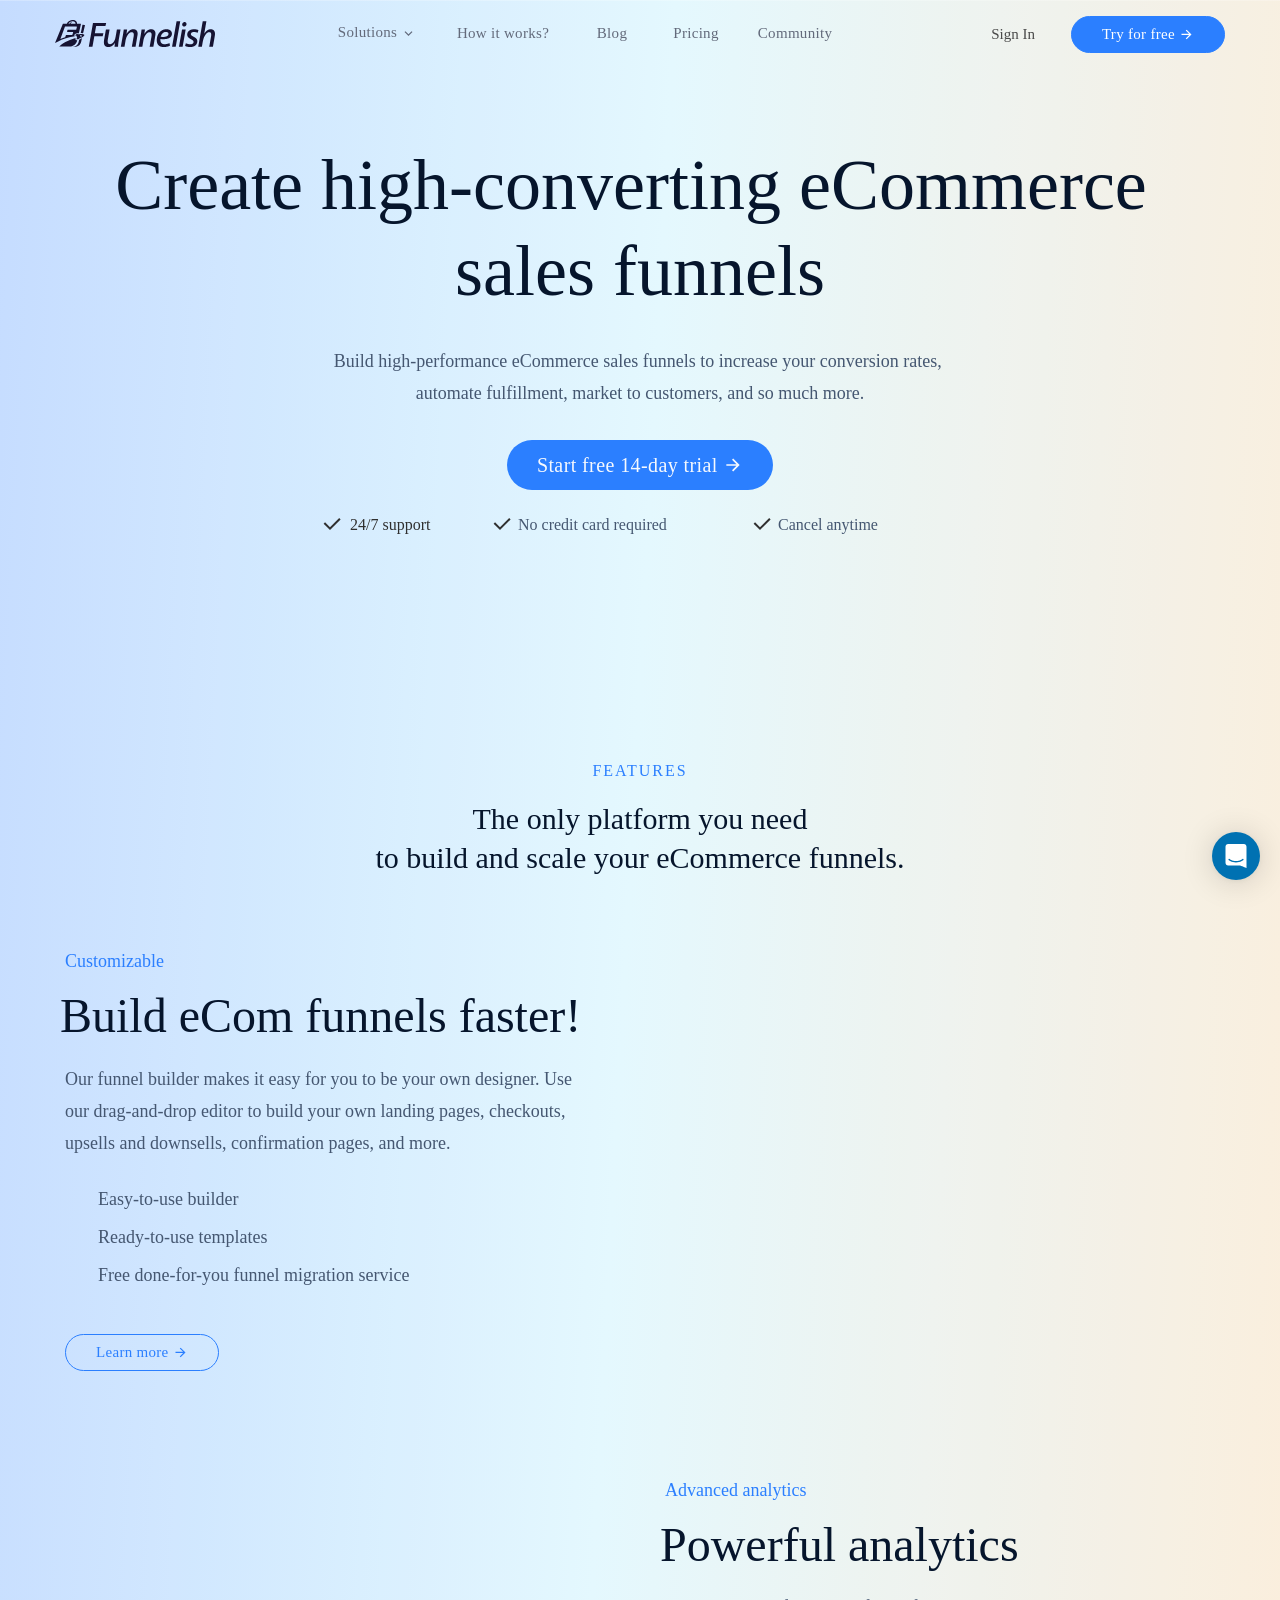
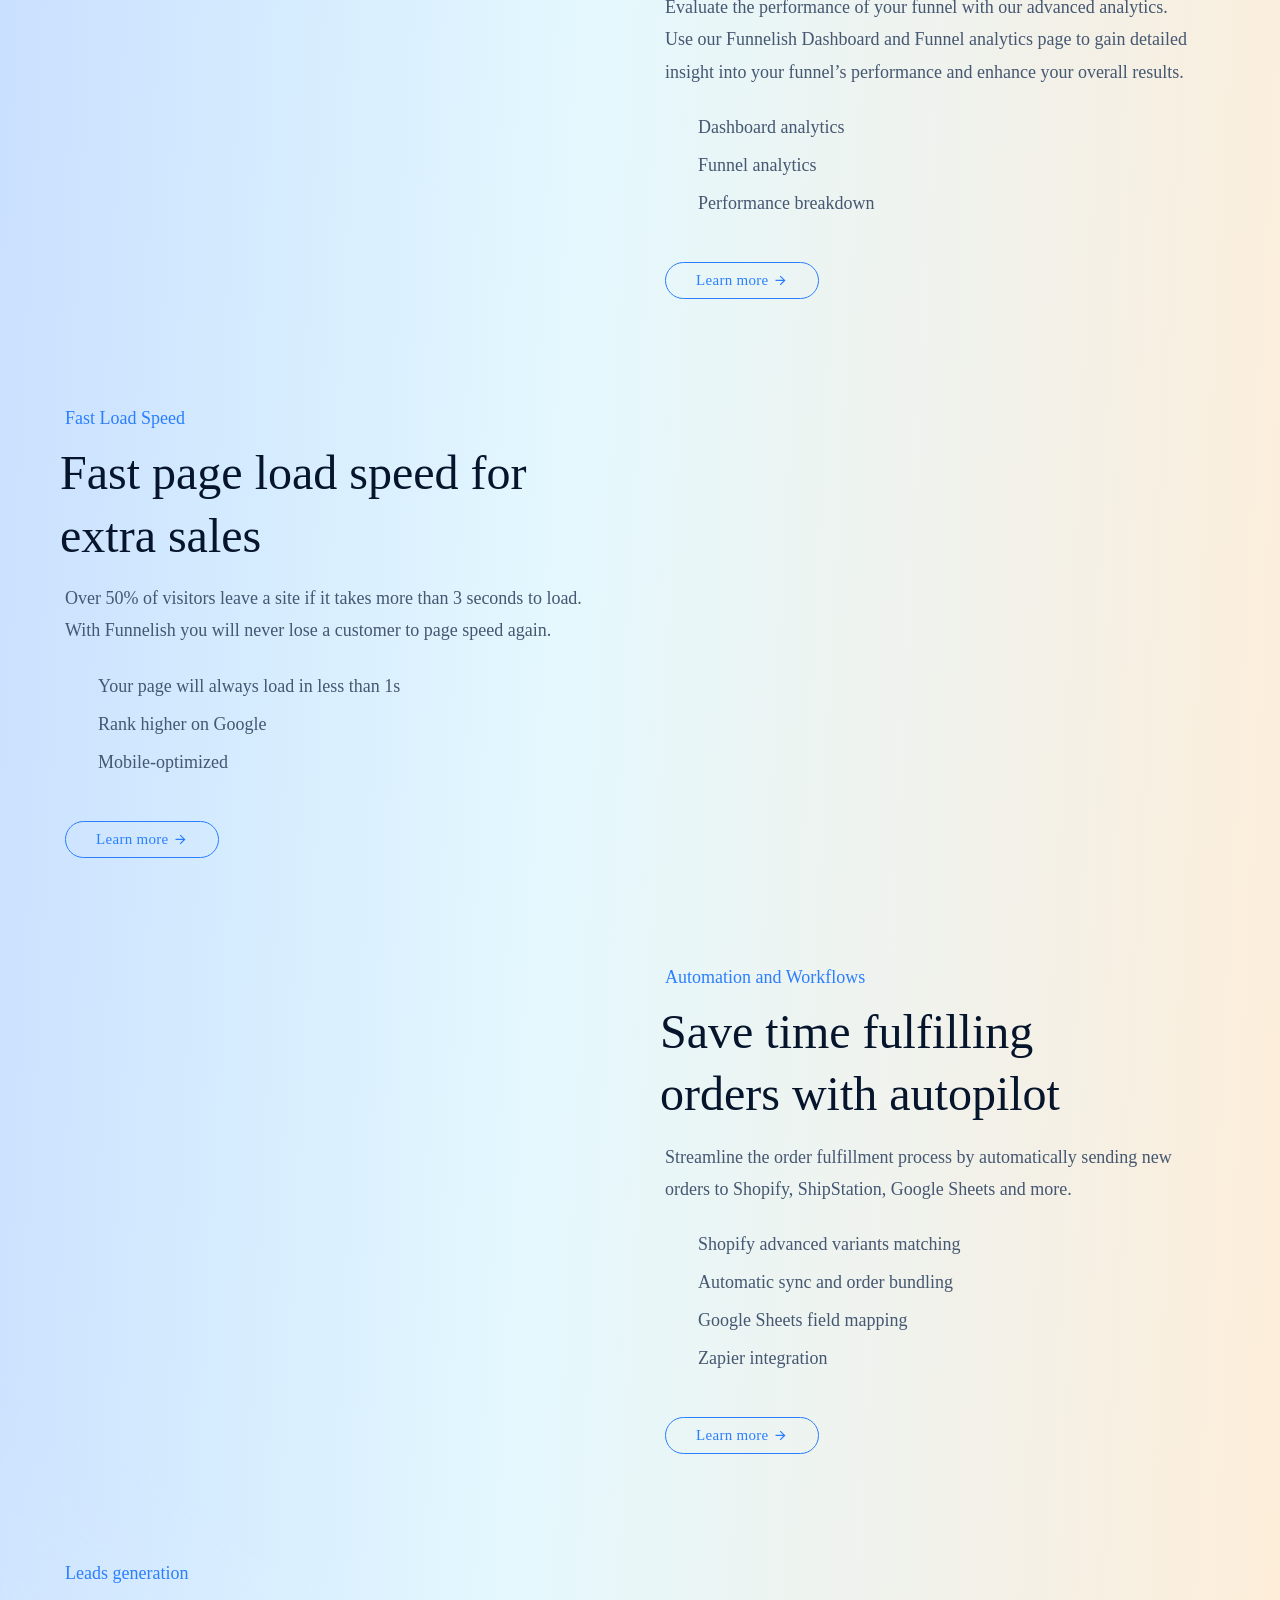
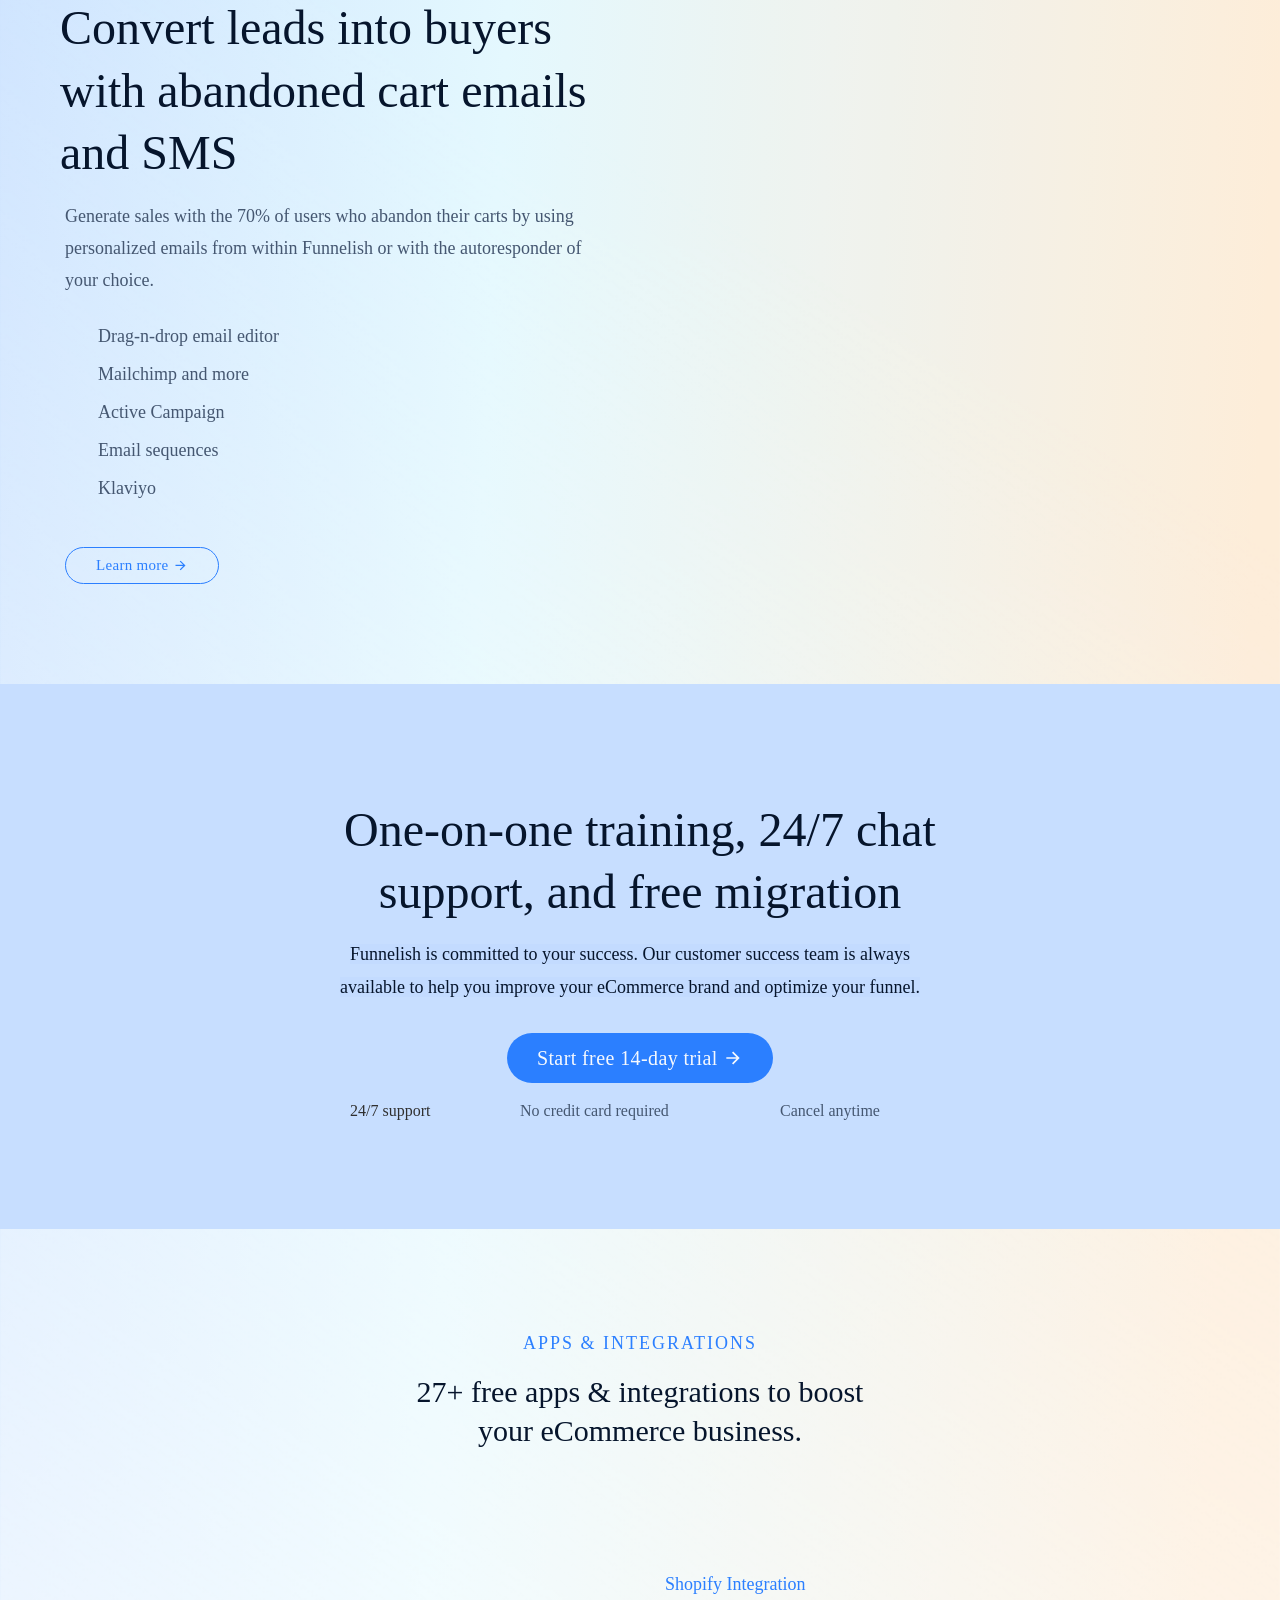
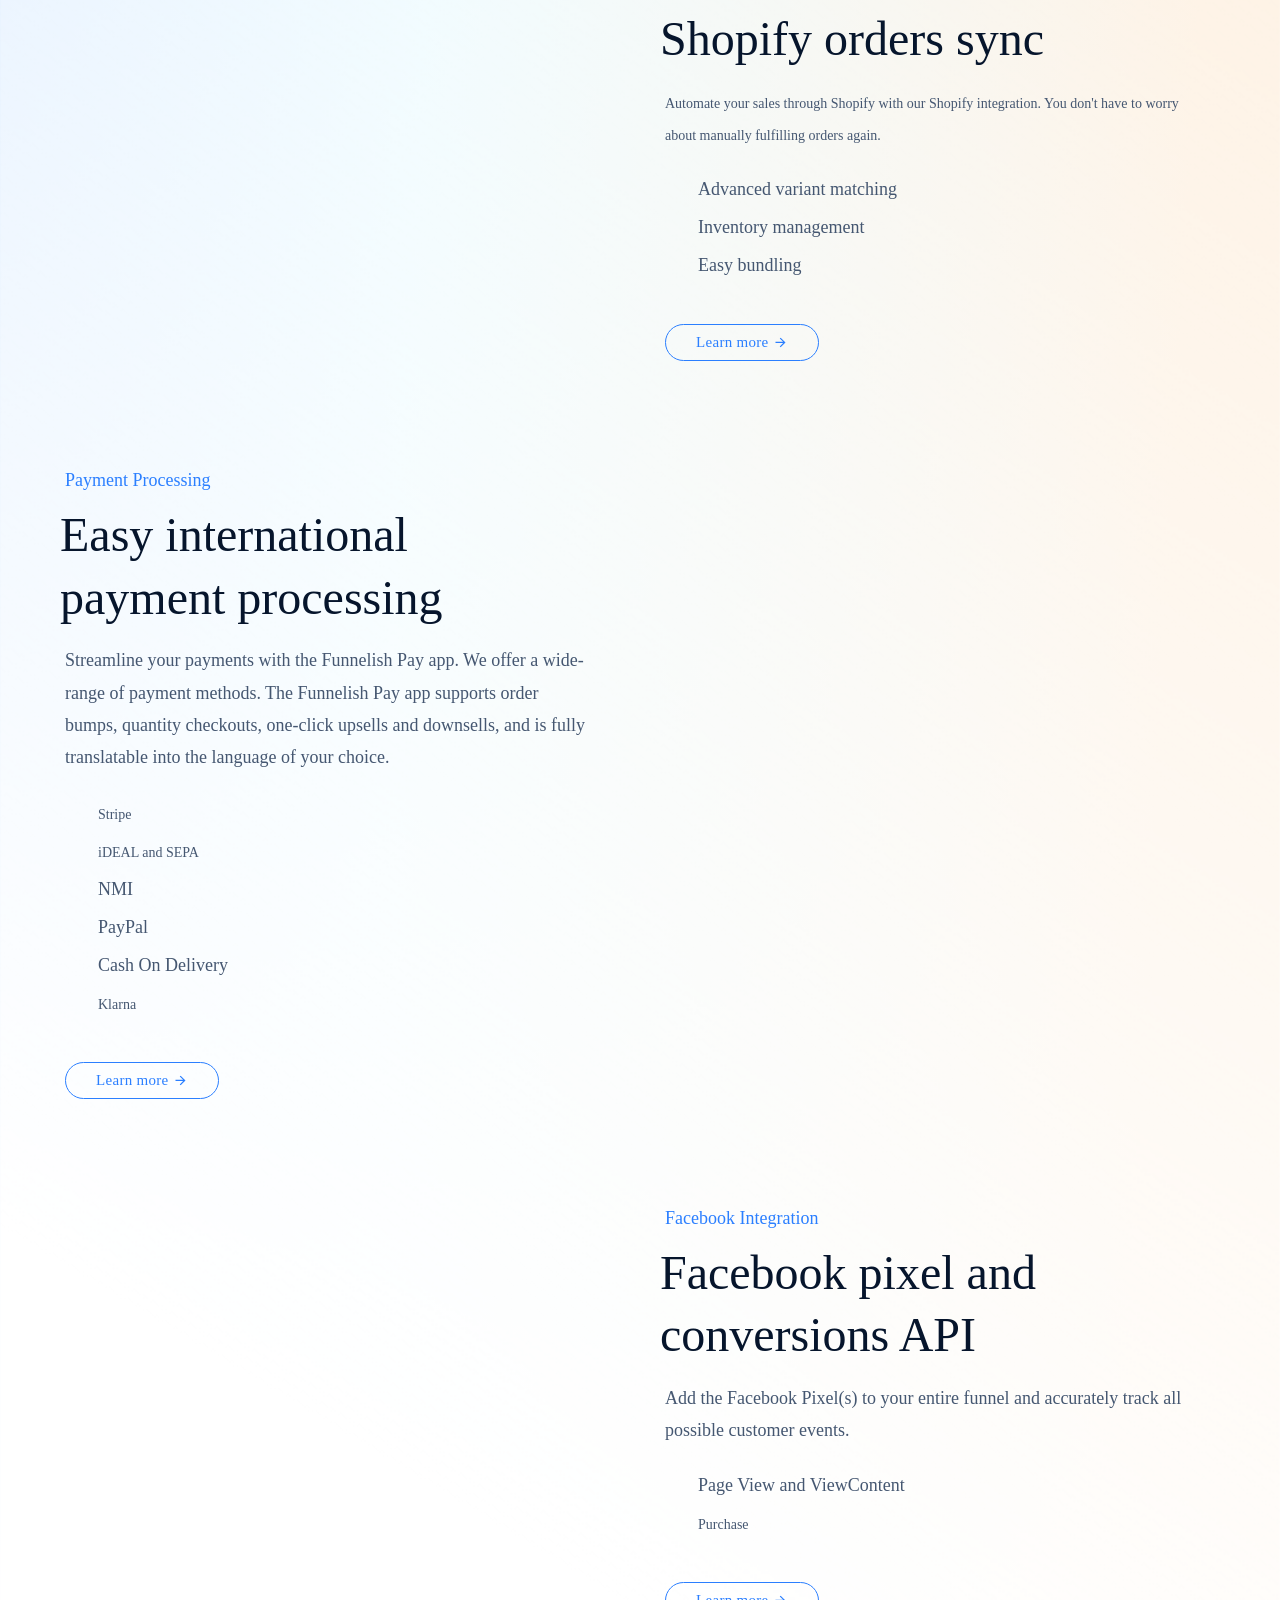
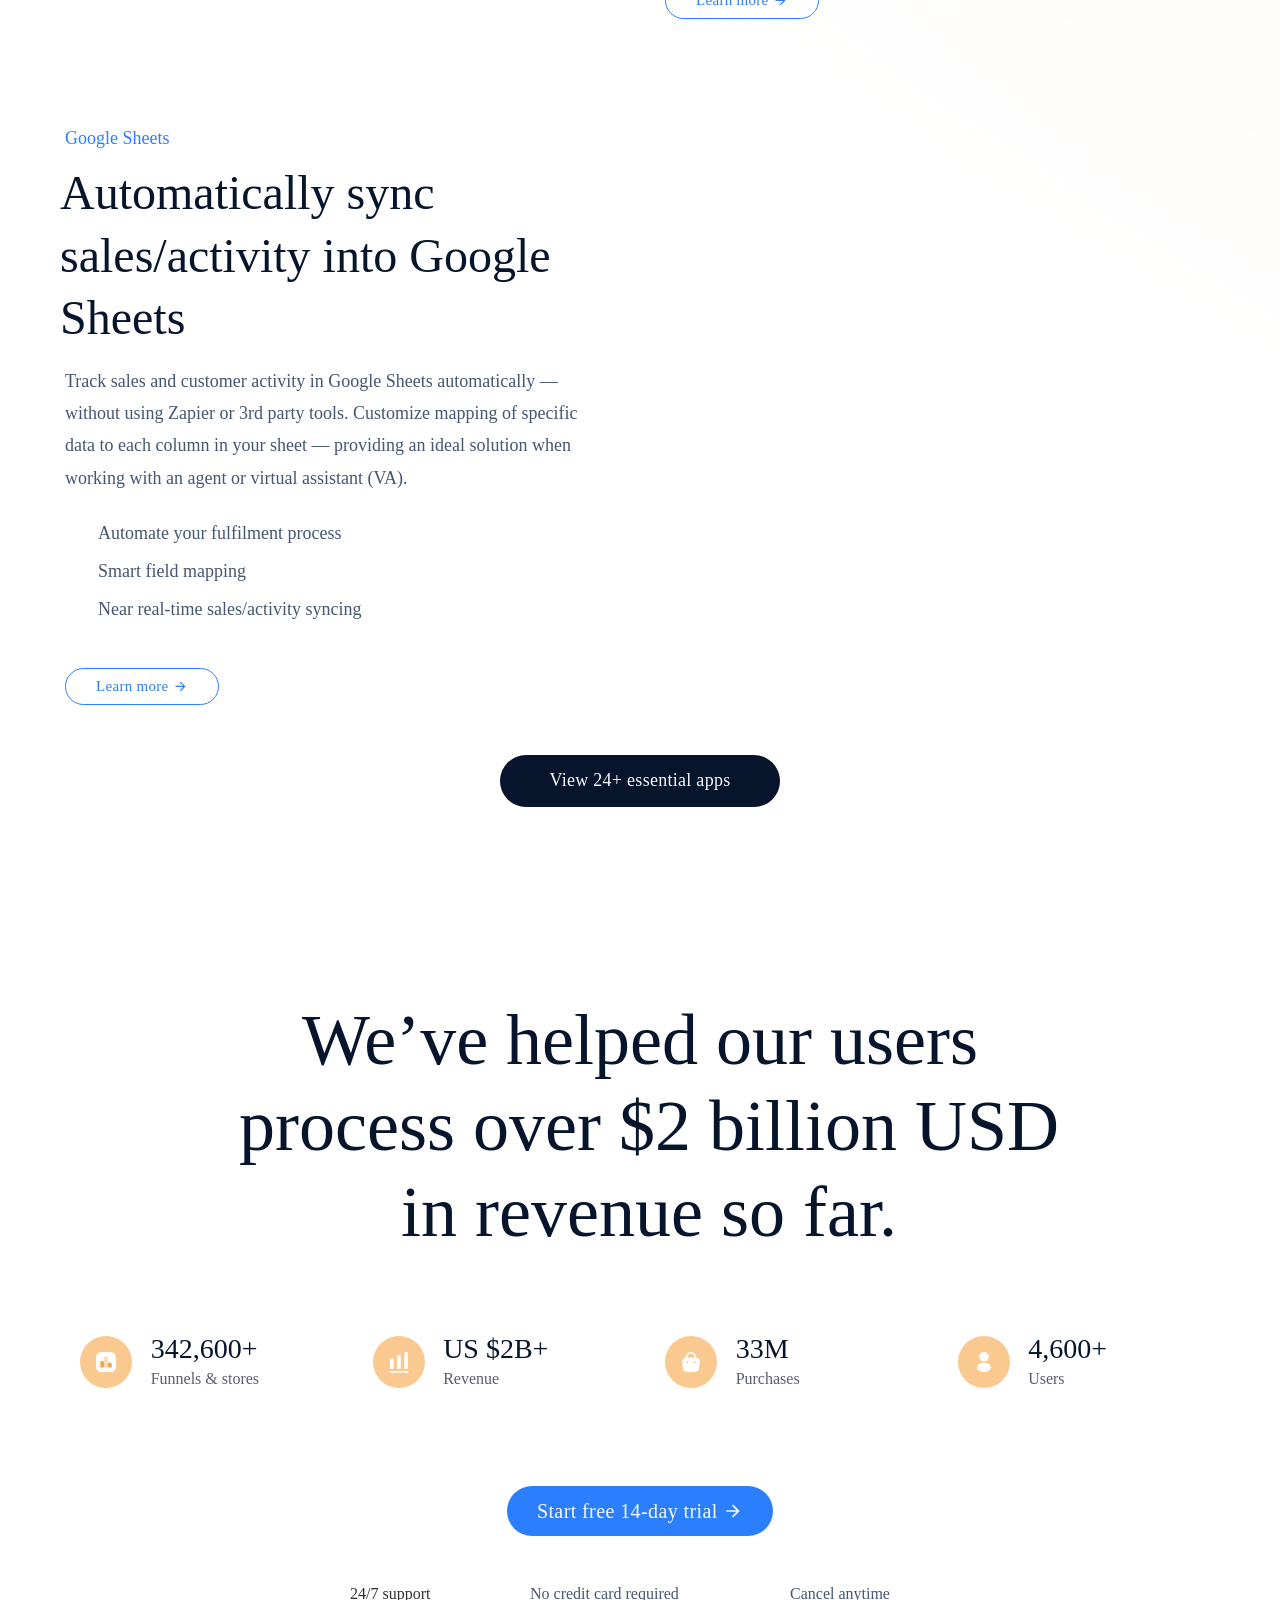
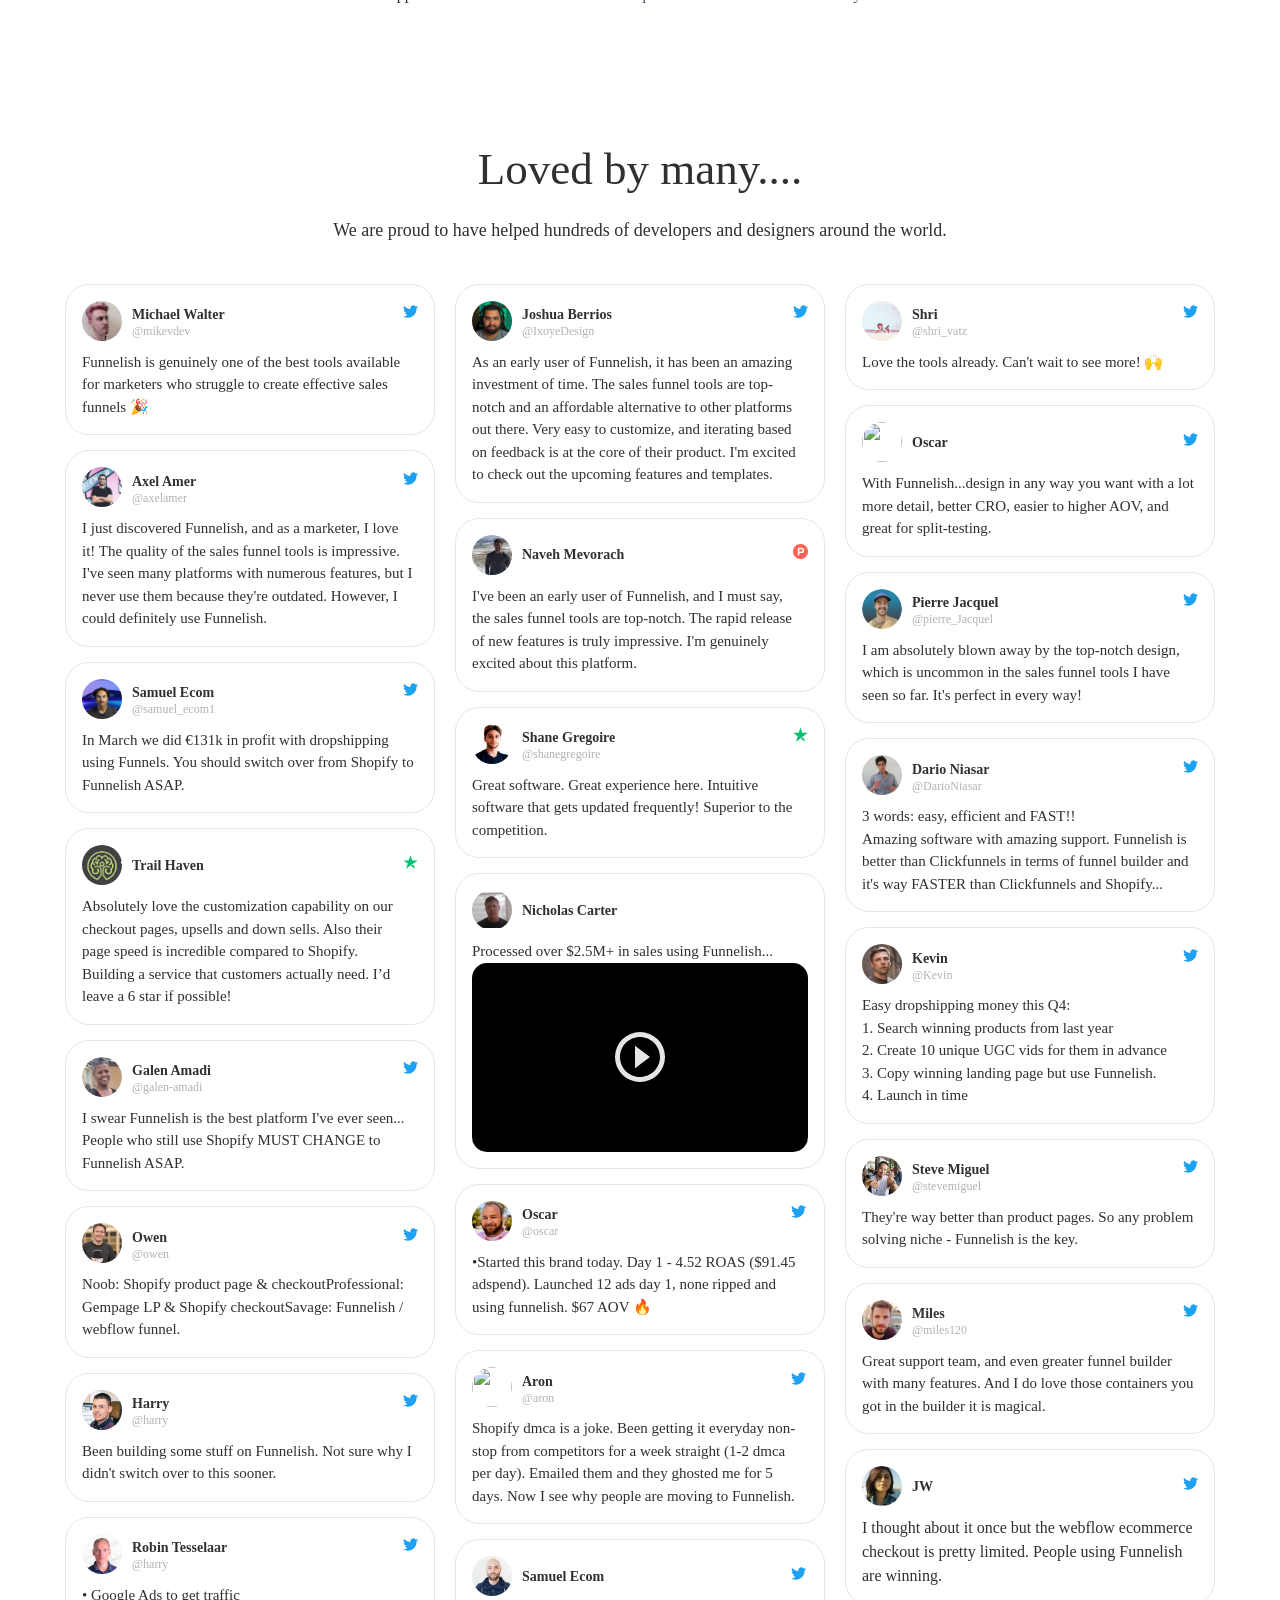
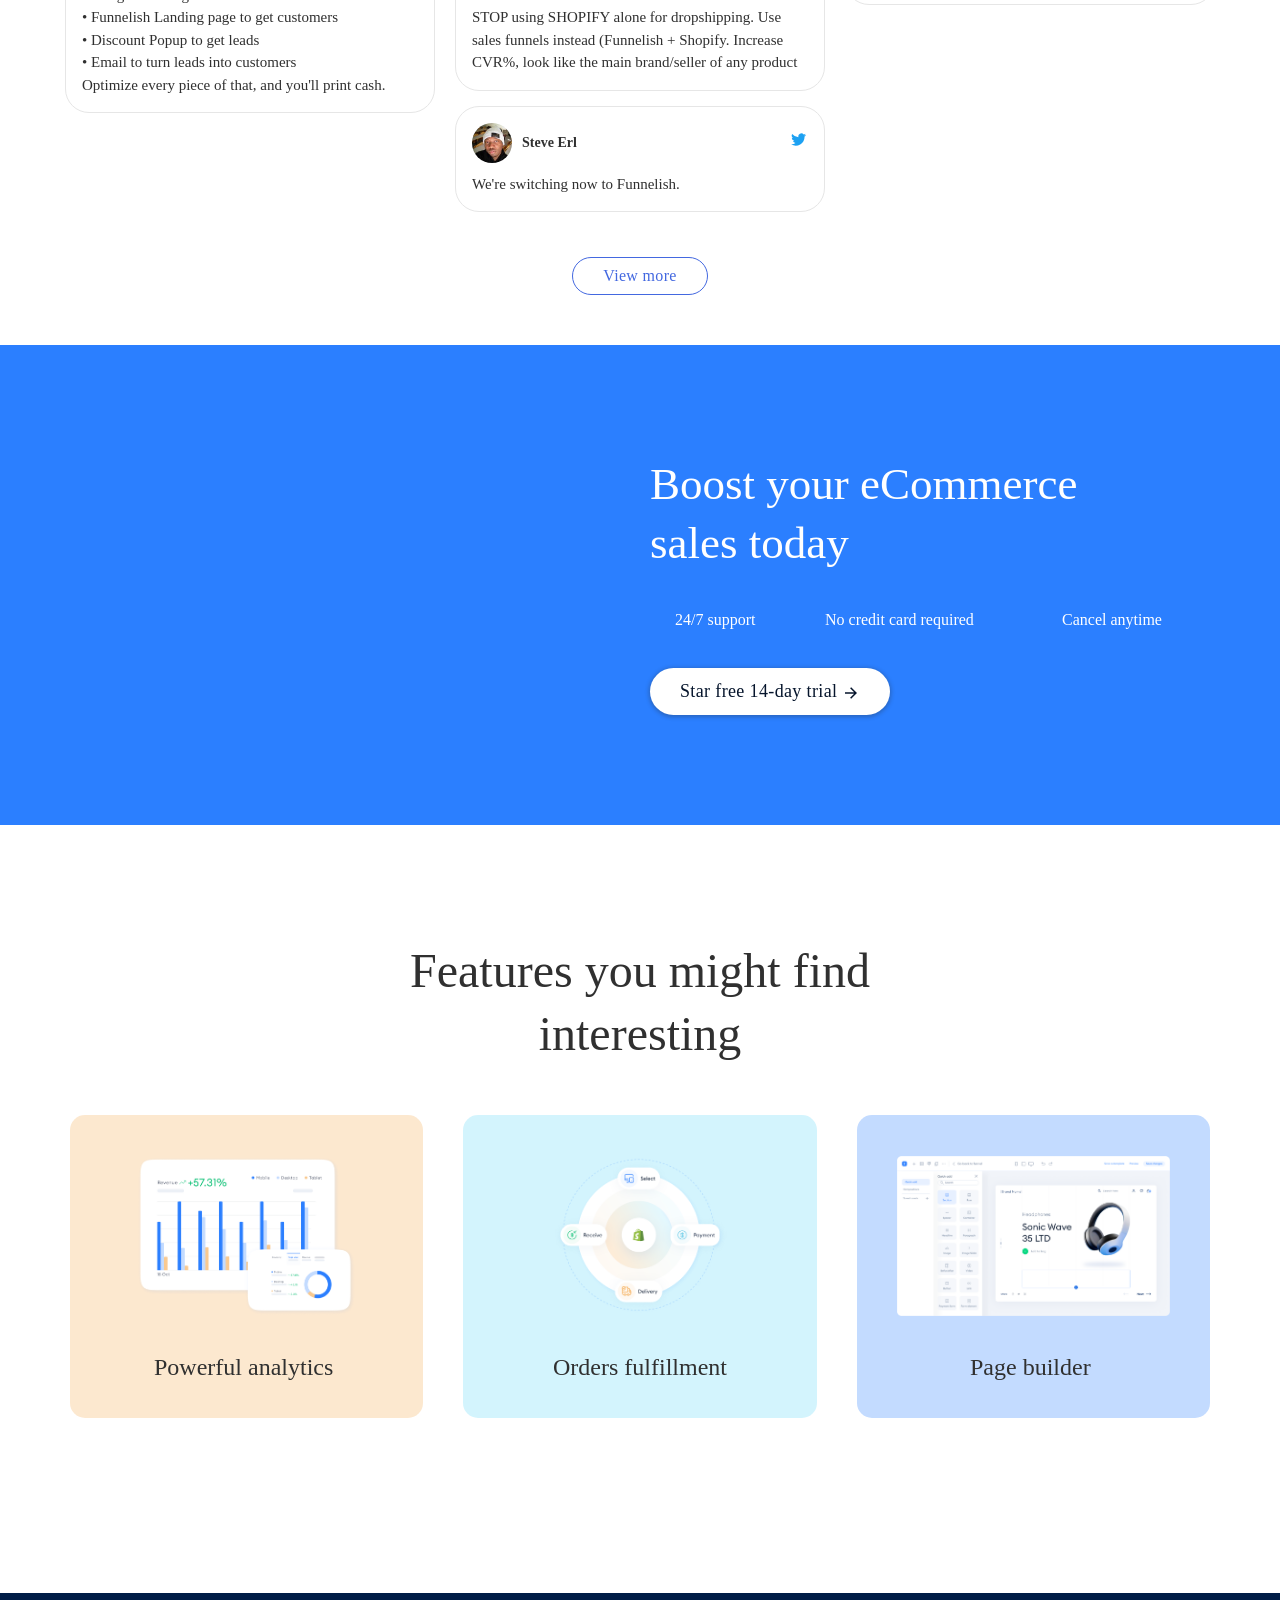
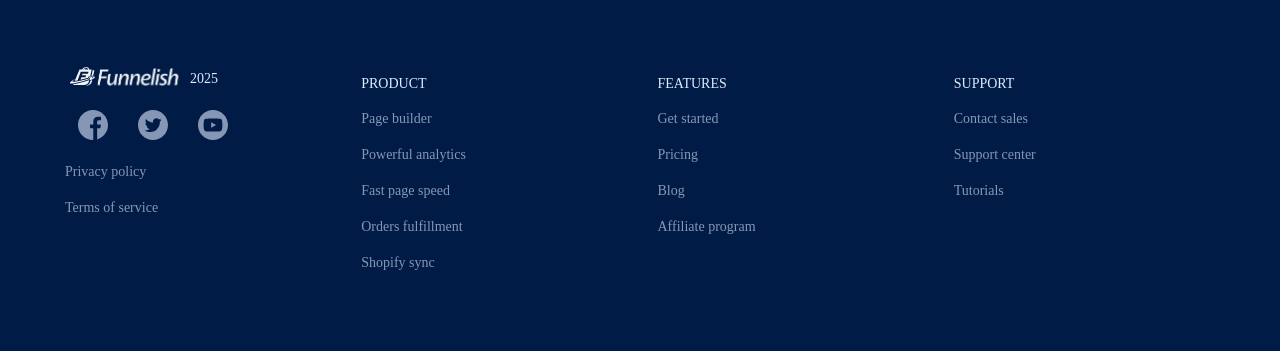
==== commit 4631edeb: "Update index.html" ====
--- a/index.html
+++ b/index.html
@@ -209,7 +209,7 @@
 						    min-width: 100px;
 						    max-width: 100px;
                 order: 3;
-						} @media only screen and (min-width: 600px) and (max-width: 1024px) { .el-340572 .el-699434.container  { display:inherit; }.el-340572 .el-699434.container { align-items:center; } }@media only screen and (min-width: 0px) and (max-width: 600px) { .el-340572 .el-699434.container  { display:inherit; }.el-340572 .el-699434.container { align-items:center; } }</style><!----><div class="container el-699434" id="" bis_skin_checked="1"><div class="container-box cbox-699434-0" bis_skin_checked="1"><div class="element-wrapper" data-eid="213591" bis_skin_checked="1"><div class="el-213591 img" is-popup="false" bis_skin_checked="1"><style>.el-699434 .el-213591  { display:inherit;margin:0px 0px 0px 0px; }.el-699434 .el-213591 { align-items:center; }@media only screen and (min-width: 600px) and (max-width: 1024px) { .el-699434 .el-213591  { display:inherit; }.el-699434 .el-213591 { align-items:flex-start; } }@media only screen and (min-width: 0px) and (max-width: 600px) { .el-699434 .el-213591  { display:inherit; }.el-699434 .el-213591 { align-items:flex-start; } }  .el-699434 .el-213591 img { width:150px;height:auto; }</style><a id="" target="_self" href="https://funnelish.com/"><img alt="" class="" data-src="//img.funnelish.com/41871/0/1760862389-Funnelish%20logo%20svg%20Primary.svg" data-srcset="//img.funnelish.com/41871/0/1760862389-Funnelish%20logo%20svg%20Primary.svg" height="auto" src="./Funnelish_files/1760862389-Funnelish logo svg Primary.svg" width="150px" crossorigin="anonymous" fetchpriority="high" loading="lazy" data-sizes="auto"></a></div></div></div><div class="container-box cbox-699434-1" bis_skin_checked="1"></div><div class="container-box cbox-699434-2" bis_skin_checked="1"><div class="element-wrapper" data-eid="47033" bis_skin_checked="1"><div class="container-wrapper container_47033" bis_skin_checked="1"><style> .el-699434 .el-47033.container  { display:inherit;font-size:18px;text-align:center;font-weight:400;font-style:normal;margin:0px 0px 0px 0px;padding:5px 5px 5px 5px;gap:0px; }.el-699434 .el-47033.container { align-items:start; }.el-699434 .el-47033.container  { flex-direction: row; }  .el-699434 .el-47033.container  > .container-box:nth-child(1) {
+						} @media only screen and (min-width: 600px) and (max-width: 1024px) { .el-340572 .el-699434.container  { display:inherit; }.el-340572 .el-699434.container { align-items:center; } }@media only screen and (min-width: 0px) and (max-width: 600px) { .el-340572 .el-699434.container  { display:inherit; }.el-340572 .el-699434.container { align-items:center; } }</style><!----><div class="container el-699434" id="" bis_skin_checked="1"><div class="container-box cbox-699434-0" bis_skin_checked="1"><div class="element-wrapper" data-eid="213591" bis_skin_checked="1"><div class="el-213591 img" is-popup="false" bis_skin_checked="1"><style>.el-699434 .el-213591  { display:inherit;margin:0px 0px 0px 0px; }.el-699434 .el-213591 { align-items:center; }@media only screen and (min-width: 600px) and (max-width: 1024px) { .el-699434 .el-213591  { display:inherit; }.el-699434 .el-213591 { align-items:flex-start; } }@media only screen and (min-width: 0px) and (max-width: 600px) { .el-699434 .el-213591  { display:inherit; }.el-699434 .el-213591 { align-items:flex-start; } }  .el-699434 .el-213591 img { width:150px;height:auto; }</style><a id="" target="_self" href="#"><img alt="" class="" data-src="//img.funnelish.com/41871/0/1760862389-Funnelish%20logo%20svg%20Primary.svg" data-srcset="//img.funnelish.com/41871/0/1760862389-Funnelish%20logo%20svg%20Primary.svg" height="auto" src="./Funnelish_files/1760862389-Funnelish logo svg Primary.svg" width="150px" crossorigin="anonymous" fetchpriority="high" loading="lazy" data-sizes="auto"></a></div></div></div><div class="container-box cbox-699434-1" bis_skin_checked="1"></div><div class="container-box cbox-699434-2" bis_skin_checked="1"><div class="element-wrapper" data-eid="47033" bis_skin_checked="1"><div class="container-wrapper container_47033" bis_skin_checked="1"><style> .el-699434 .el-47033.container  { display:inherit;font-size:18px;text-align:center;font-weight:400;font-style:normal;margin:0px 0px 0px 0px;padding:5px 5px 5px 5px;gap:0px; }.el-699434 .el-47033.container { align-items:start; }.el-699434 .el-47033.container  { flex-direction: row; }  .el-699434 .el-47033.container  > .container-box:nth-child(1) {
 						    width: unset;
 						    min-width: 0;
 						    max-width: unset;
@@ -239,7 +239,7 @@
 						    min-width: 270px;
 						    max-width: 270px;
                 order: 5;
-						} @media only screen and (min-width: 600px) and (max-width: 1024px) { .el-341718 .el-948958.container  { display:none; } }@media only screen and (min-width: 0px) and (max-width: 600px) { .el-341718 .el-948958.container  { display:none; } }</style><!----><div class="container el-948958" id="" bis_skin_checked="1"><div class="container-box cbox-948958-0" bis_skin_checked="1"><div class="element-wrapper" data-eid="594214" bis_skin_checked="1"><div class="el-594214 img" is-popup="false" bis_skin_checked="1"><style>.el-948958 .el-594214  { display:inherit;margin:0px 0px 0px 0px; }.el-948958 .el-594214 { align-items:center; }@media only screen and (min-width: 600px) and (max-width: 1024px) { .el-948958 .el-594214  { display:inherit; }.el-948958 .el-594214 { align-items:center; } }@media only screen and (min-width: 0px) and (max-width: 600px) { .el-948958 .el-594214  { display:inherit; } }  .el-948958 .el-594214 img { width:160px;height:auto; }</style><a id="" target="_self" href="https://funnelish.com/"><img alt="" class="" data-src="//img.funnelish.com/41871/0/1760862389-Funnelish%20logo%20svg%20Primary.svg" data-srcset="//img.funnelish.com/41871/0/1760862389-Funnelish%20logo%20svg%20Primary.svg" height="auto" src="./Funnelish_files/1760862389-Funnelish logo svg Primary.svg" width="160px" crossorigin="anonymous" fetchpriority="high" loading="lazy" data-sizes="auto"></a></div></div></div><div class="container-box cbox-948958-1" bis_skin_checked="1"></div><div class="container-box cbox-948958-2" bis_skin_checked="1"><div class="element-wrapper" data-eid="942296" bis_skin_checked="1"><div class="container-wrapper container_942296" bis_skin_checked="1"><style> .el-948958 .el-942296.container  { display:inherit;font-size:18px;text-align:center;font-weight:400;font-style:normal;margin:0px 0px 0px 0px;padding:0px 0px 0px 0px;gap:4px; }.el-948958 .el-942296.container { align-items:center; }.el-948958 .el-942296.container  { flex-direction: row; }  .el-948958 .el-942296.container  > .container-box:nth-child(1) {
+						} @media only screen and (min-width: 600px) and (max-width: 1024px) { .el-341718 .el-948958.container  { display:none; } }@media only screen and (min-width: 0px) and (max-width: 600px) { .el-341718 .el-948958.container  { display:none; } }</style><!----><div class="container el-948958" id="" bis_skin_checked="1"><div class="container-box cbox-948958-0" bis_skin_checked="1"><div class="element-wrapper" data-eid="594214" bis_skin_checked="1"><div class="el-594214 img" is-popup="false" bis_skin_checked="1"><style>.el-948958 .el-594214  { display:inherit;margin:0px 0px 0px 0px; }.el-948958 .el-594214 { align-items:center; }@media only screen and (min-width: 600px) and (max-width: 1024px) { .el-948958 .el-594214  { display:inherit; }.el-948958 .el-594214 { align-items:center; } }@media only screen and (min-width: 0px) and (max-width: 600px) { .el-948958 .el-594214  { display:inherit; } }  .el-948958 .el-594214 img { width:160px;height:auto; }</style><a id="" target="_self" href="#"><img alt="" class="" data-src="//img.funnelish.com/41871/0/1760862389-Funnelish%20logo%20svg%20Primary.svg" data-srcset="//img.funnelish.com/41871/0/1760862389-Funnelish%20logo%20svg%20Primary.svg" height="auto" src="./Funnelish_files/1760862389-Funnelish logo svg Primary.svg" width="160px" crossorigin="anonymous" fetchpriority="high" loading="lazy" data-sizes="auto"></a></div></div></div><div class="container-box cbox-948958-1" bis_skin_checked="1"></div><div class="container-box cbox-948958-2" bis_skin_checked="1"><div class="element-wrapper" data-eid="942296" bis_skin_checked="1"><div class="container-wrapper container_942296" bis_skin_checked="1"><style> .el-948958 .el-942296.container  { display:inherit;font-size:18px;text-align:center;font-weight:400;font-style:normal;margin:0px 0px 0px 0px;padding:0px 0px 0px 0px;gap:4px; }.el-948958 .el-942296.container { align-items:center; }.el-948958 .el-942296.container  { flex-direction: row; }  .el-948958 .el-942296.container  > .container-box:nth-child(1) {
 						    width: unset;
 						    min-width: 0;
 						    max-width: unset;
@@ -264,7 +264,7 @@
 						    min-width: 110px;
 						    max-width: 110px;
                 order: 5;
-						} @media only screen and (min-width: 600px) and (max-width: 1024px) { .el-948958 .el-942296.container  { display:inherit; } }@media only screen and (min-width: 0px) and (max-width: 600px) { .el-948958 .el-942296.container  { display:inherit; } }</style><!----><div class="container el-942296" id="" bis_skin_checked="1"><div class="container-box cbox-942296-0" bis_skin_checked="1"><div class="element-wrapper" data-eid="21314" bis_skin_checked="1"><div class="btn-container el-21314" is-popup="false" bis_skin_checked="1"><style>.el-942296 .el-21314 .btn { display:inherit; }.el-942296 .el-21314 { align-items:center; }@media only screen and (min-width: 600px) and (max-width: 1024px) { .el-942296 .el-21314 .btn { display:inherit; } }@media only screen and (min-width: 0px) and (max-width: 600px) { .el-942296 .el-21314 .btn { display:inherit; } }.el-942296 .el-21314:hover .btn { display:inherit; }@media only screen and (min-width: 600px) and (max-width: 1024px) { .el-942296 .el-21314:hover .btn { display:inherit; } }@media only screen and (min-width: 0px) and (max-width: 600px) { .el-942296 .el-21314:hover .btn { display:inherit; } }.el-942296 .el-21314.new_state_418086 .btn { display:inherit; }@media only screen and (min-width: 600px) and (max-width: 1024px) { .el-942296 .el-21314.new_state_418086 .btn { display:inherit; } }@media only screen and (min-width: 0px) and (max-width: 600px) { .el-942296 .el-21314.new_state_418086 .btn { display:inherit; } } .el-942296 .el-21314 .btn  { color:#636A7BFF;font-size:15px;text-align:center;font-weight:400;border-top:0px solid transparent;border-left:0px solid transparent;border-right:0px solid transparent;border-bottom:2px solid transparent;line-height:1;margin:0px 0px 0px 0px;padding:25px 10px 25px 10px;background-color:#00000000;box-shadow:transparent 0px 0px 0px 0px ; }.el-942296 .el-21314 .btn:hover  { color:#2B7FFFFF;font-size:15px;text-align:center;font-weight:400;border-top:0px solid #2B7FFF;border-left:0px solid #2B7FFF;border-right:0px solid #2B7FFF;border-bottom:2px solid #2B7FFF;border-radius:0px 0px 0px 0px; }</style><div id="" class="btn btn-v2" popover-target="el-702784" popover-side="bottom" popover-side-offset="5" popover-align="start" popover-align-offset="-180" x-on:mouseenter="$store.interactions.showPopover($event)" x-data="" style="anchor-name: --anchor-name-21314;" bis_skin_checked="1"><div class="btn-headline" bis_skin_checked="1"><p>Solutions&nbsp;<span class="ri-arrow-down-s-line " data-src="ri-arrow-down-s-line" data-type="icon"><svg><use xlink:href="#ri-arrow-down-s-line"></use></svg></span></p></div></div></div></div></div><div class="container-box cbox-942296-1" bis_skin_checked="1"><div class="element-wrapper" data-eid="414475" bis_skin_checked="1"><div class="btn-container el-414475" is-popup="false" bis_skin_checked="1"><style>.el-942296 .el-414475 .btn { display:inherit; }.el-942296 .el-414475 { align-items:center; }@media only screen and (min-width: 600px) and (max-width: 1024px) { .el-942296 .el-414475 .btn { display:inherit; } }@media only screen and (min-width: 0px) and (max-width: 600px) { .el-942296 .el-414475 .btn { display:inherit; } }.el-942296 .el-414475:hover .btn { display:inherit; }@media only screen and (min-width: 600px) and (max-width: 1024px) { .el-942296 .el-414475:hover .btn { display:inherit; } }@media only screen and (min-width: 0px) and (max-width: 600px) { .el-942296 .el-414475:hover .btn { display:inherit; } }.el-942296 .el-414475.new_state_418086 .btn { display:inherit; }@media only screen and (min-width: 600px) and (max-width: 1024px) { .el-942296 .el-414475.new_state_418086 .btn { display:inherit; } }@media only screen and (min-width: 0px) and (max-width: 600px) { .el-942296 .el-414475.new_state_418086 .btn { display:inherit; } } .el-942296 .el-414475 .btn  { color:#636A7BFF;font-size:15px;text-align:center;font-weight:400;border-top:0px solid transparent;border-left:0px solid transparent;border-right:0px solid transparent;border-bottom:2px solid transparent;line-height:1;margin:0px 0px 0px 0px;padding:25px 6px 25px 6px;background-color:#00000000;box-shadow:transparent 0px 0px 0px 0px ; }.el-942296 .el-414475 .btn:hover  { color:#2B7FFFFF;font-size:15px;text-align:center;font-weight:400;border-top:0px solid #2B7FFF;border-left:0px solid #4A90E2;border-right:0px solid #4A90E2;border-bottom:2px solid #2B7FFF;border-radius:0px 0px 0px 0px; }</style><a id="" class="btn btn-v2" target="_self" href="https://funnelish.com/how-it-works"><div class="btn-headline" bis_skin_checked="1"><p>How it works?</p></div></a></div></div></div><div class="container-box cbox-942296-2" bis_skin_checked="1"><div class="element-wrapper" data-eid="800502" bis_skin_checked="1"><div class="btn-container el-800502" is-popup="false" bis_skin_checked="1"><style>.el-942296 .el-800502 .btn { display:inherit; }.el-942296 .el-800502 { align-items:center; }@media only screen and (min-width: 600px) and (max-width: 1024px) { .el-942296 .el-800502 .btn { display:inherit; } }@media only screen and (min-width: 0px) and (max-width: 600px) { .el-942296 .el-800502 .btn { display:inherit; } }.el-942296 .el-800502:hover .btn { display:inherit; }@media only screen and (min-width: 600px) and (max-width: 1024px) { .el-942296 .el-800502:hover .btn { display:inherit; } }@media only screen and (min-width: 0px) and (max-width: 600px) { .el-942296 .el-800502:hover .btn { display:inherit; } }.el-942296 .el-800502.new_state_418086 .btn { display:inherit; }@media only screen and (min-width: 600px) and (max-width: 1024px) { .el-942296 .el-800502.new_state_418086 .btn { display:inherit; } }@media only screen and (min-width: 0px) and (max-width: 600px) { .el-942296 .el-800502.new_state_418086 .btn { display:inherit; } } .el-942296 .el-800502 .btn  { color:#636A7BFF;font-size:15px;text-align:center;font-weight:400;border-top:0px solid transparent;border-left:0px solid transparent;border-right:0px solid transparent;border-bottom:2px solid transparent;line-height:1;margin:0px 0px 0px 0px;padding:25px 10px 25px 10px;background-color:#00000000;box-shadow:transparent 0px 0px 0px 0px ; }.el-942296 .el-800502 .btn:hover  { color:#2B7FFFFF;font-size:15px;text-align:center;font-weight:400;border-top:0px solid #4A90E2;border-left:0px solid #4A90E2;border-right:0px solid #4A90E2;border-bottom:2px solid #2B7FFF;border-radius:0px 0px 0px 0px; }</style><a id="" class="btn btn-v2" target="_self" href="https://funnelish.com/blog"><div class="btn-headline" bis_skin_checked="1"><p>Blog</p></div></a></div></div></div><div class="container-box cbox-942296-3" bis_skin_checked="1"><div class="element-wrapper" data-eid="944573" bis_skin_checked="1"><div class="btn-container el-944573" is-popup="false" bis_skin_checked="1"><style>.el-942296 .el-944573 .btn { display:inherit; }.el-942296 .el-944573 { align-items:center; }@media only screen and (min-width: 600px) and (max-width: 1024px) { .el-942296 .el-944573 .btn { display:inherit; } }@media only screen and (min-width: 0px) and (max-width: 600px) { .el-942296 .el-944573 .btn { display:inherit; } }.el-942296 .el-944573:hover .btn { display:inherit; }@media only screen and (min-width: 600px) and (max-width: 1024px) { .el-942296 .el-944573:hover .btn { display:inherit; } }@media only screen and (min-width: 0px) and (max-width: 600px) { .el-942296 .el-944573:hover .btn { display:inherit; } }.el-942296 .el-944573.new_state_418086 .btn { display:inherit; }@media only screen and (min-width: 600px) and (max-width: 1024px) { .el-942296 .el-944573.new_state_418086 .btn { display:inherit; } }@media only screen and (min-width: 0px) and (max-width: 600px) { .el-942296 .el-944573.new_state_418086 .btn { display:inherit; } } .el-942296 .el-944573 .btn  { color:#636A7BFF;font-size:15px;text-align:center;font-weight:400;border-top:0px solid transparent;border-left:0px solid transparent;border-right:0px solid transparent;border-bottom:2px solid transparent;line-height:1;margin:0px 0px 0px 0px;padding:25px 10px 25px 10px;background-color:#00000000;box-shadow:transparent 0px 0px 0px 0px ; }.el-942296 .el-944573 .btn:hover  { color:#2B7FFFFF;font-size:15px;text-align:center;font-weight:400;border-top:0px solid #4A90E2;border-left:0px solid #4A90E2;border-right:0px solid #4A90E2;border-bottom:2px solid #2B7FFF;border-radius:0px 0px 0px 0px; }</style><a id="" class="btn btn-v2" target="_self" href="https://funnelish.com/pricing"><div class="btn-headline" bis_skin_checked="1"><p>Pricing</p></div></a></div></div></div><div class="container-box cbox-942296-4" bis_skin_checked="1"><div class="element-wrapper" data-eid="139828" bis_skin_checked="1"><div class="btn-container el-139828" is-popup="false" bis_skin_checked="1"><style>.el-942296 .el-139828 .btn { display:inherit; }.el-942296 .el-139828 { align-items:center; }@media only screen and (min-width: 600px) and (max-width: 1024px) { .el-942296 .el-139828 .btn { display:inherit; } }@media only screen and (min-width: 0px) and (max-width: 600px) { .el-942296 .el-139828 .btn { display:inherit; } }.el-942296 .el-139828:hover .btn { display:inherit; }@media only screen and (min-width: 600px) and (max-width: 1024px) { .el-942296 .el-139828:hover .btn { display:inherit; } }@media only screen and (min-width: 0px) and (max-width: 600px) { .el-942296 .el-139828:hover .btn { display:inherit; } }.el-942296 .el-139828.new_state_418086 .btn { display:inherit; }@media only screen and (min-width: 600px) and (max-width: 1024px) { .el-942296 .el-139828.new_state_418086 .btn { display:inherit; } }@media only screen and (min-width: 0px) and (max-width: 600px) { .el-942296 .el-139828.new_state_418086 .btn { display:inherit; } } .el-942296 .el-139828 .btn  { color:#636A7BFF;font-size:15px;text-align:center;font-weight:400;border-top:0px solid transparent;border-left:0px solid transparent;border-right:0px solid transparent;border-bottom:2px solid transparent;line-height:1;margin:0px 0px 0px 0px;padding:25px 10px 25px 10px;background-color:#00000000;box-shadow:transparent 0px 0px 0px 0px ; }.el-942296 .el-139828 .btn:hover  { color:#2B7FFFFF;font-size:15px;text-align:center;font-weight:400;border-top:0px solid #4A90E2;border-left:0px solid #4A90E2;border-right:0px solid #4A90E2;border-bottom:2px solid #2B7FFF;border-radius:0px 0px 0px 0px;padding:25px 10px 25px 10px; }</style><a id="" class="btn btn-v2" target="_blank" href="https://community.funnelish.com/"><div class="btn-headline" bis_skin_checked="1"><p>Community</p></div></a></div></div></div><!----></div></div></div></div><div class="container-box cbox-948958-3" bis_skin_checked="1"></div><div class="container-box cbox-948958-4" bis_skin_checked="1"><div class="element-wrapper" data-eid="955245" bis_skin_checked="1"><div class="container-wrapper container_955245" bis_skin_checked="1"><style> .el-948958 .el-955245.container  { display:inherit;font-size:18px;text-align:center;font-weight:400;font-style:normal;margin:0px 0px 0px 0px;padding:0px 0px 0px 0px;gap:0px; }.el-948958 .el-955245.container { align-items:center; }.el-948958 .el-955245.container  { flex-direction: row; }  .el-948958 .el-955245.container  > .container-box:nth-child(1) {
+						} @media only screen and (min-width: 600px) and (max-width: 1024px) { .el-948958 .el-942296.container  { display:inherit; } }@media only screen and (min-width: 0px) and (max-width: 600px) { .el-948958 .el-942296.container  { display:inherit; } }</style><!----><div class="container el-942296" id="" bis_skin_checked="1"><div class="container-box cbox-942296-0" bis_skin_checked="1"><div class="element-wrapper" data-eid="21314" bis_skin_checked="1"><div class="btn-container el-21314" is-popup="false" bis_skin_checked="1"><style>.el-942296 .el-21314 .btn { display:inherit; }.el-942296 .el-21314 { align-items:center; }@media only screen and (min-width: 600px) and (max-width: 1024px) { .el-942296 .el-21314 .btn { display:inherit; } }@media only screen and (min-width: 0px) and (max-width: 600px) { .el-942296 .el-21314 .btn { display:inherit; } }.el-942296 .el-21314:hover .btn { display:inherit; }@media only screen and (min-width: 600px) and (max-width: 1024px) { .el-942296 .el-21314:hover .btn { display:inherit; } }@media only screen and (min-width: 0px) and (max-width: 600px) { .el-942296 .el-21314:hover .btn { display:inherit; } }.el-942296 .el-21314.new_state_418086 .btn { display:inherit; }@media only screen and (min-width: 600px) and (max-width: 1024px) { .el-942296 .el-21314.new_state_418086 .btn { display:inherit; } }@media only screen and (min-width: 0px) and (max-width: 600px) { .el-942296 .el-21314.new_state_418086 .btn { display:inherit; } } .el-942296 .el-21314 .btn  { color:#636A7BFF;font-size:15px;text-align:center;font-weight:400;border-top:0px solid transparent;border-left:0px solid transparent;border-right:0px solid transparent;border-bottom:2px solid transparent;line-height:1;margin:0px 0px 0px 0px;padding:25px 10px 25px 10px;background-color:#00000000;box-shadow:transparent 0px 0px 0px 0px ; }.el-942296 .el-21314 .btn:hover  { color:#2B7FFFFF;font-size:15px;text-align:center;font-weight:400;border-top:0px solid #2B7FFF;border-left:0px solid #2B7FFF;border-right:0px solid #2B7FFF;border-bottom:2px solid #2B7FFF;border-radius:0px 0px 0px 0px; }</style><div id="" class="btn btn-v2" popover-target="el-702784" popover-side="bottom" popover-side-offset="5" popover-align="start" popover-align-offset="-180" x-on:mouseenter="$store.interactions.showPopover($event)" x-data="" style="anchor-name: --anchor-name-21314;" bis_skin_checked="1"><div class="btn-headline" bis_skin_checked="1"><p>Solutions&nbsp;<span class="ri-arrow-down-s-line " data-src="ri-arrow-down-s-line" data-type="icon"><svg><use xlink:href="#ri-arrow-down-s-line"></use></svg></span></p></div></div></div></div></div><div class="container-box cbox-942296-1" bis_skin_checked="1"><div class="element-wrapper" data-eid="414475" bis_skin_checked="1"><div class="btn-container el-414475" is-popup="false" bis_skin_checked="1"><style>.el-942296 .el-414475 .btn { display:inherit; }.el-942296 .el-414475 { align-items:center; }@media only screen and (min-width: 600px) and (max-width: 1024px) { .el-942296 .el-414475 .btn { display:inherit; } }@media only screen and (min-width: 0px) and (max-width: 600px) { .el-942296 .el-414475 .btn { display:inherit; } }.el-942296 .el-414475:hover .btn { display:inherit; }@media only screen and (min-width: 600px) and (max-width: 1024px) { .el-942296 .el-414475:hover .btn { display:inherit; } }@media only screen and (min-width: 0px) and (max-width: 600px) { .el-942296 .el-414475:hover .btn { display:inherit; } }.el-942296 .el-414475.new_state_418086 .btn { display:inherit; }@media only screen and (min-width: 600px) and (max-width: 1024px) { .el-942296 .el-414475.new_state_418086 .btn { display:inherit; } }@media only screen and (min-width: 0px) and (max-width: 600px) { .el-942296 .el-414475.new_state_418086 .btn { display:inherit; } } .el-942296 .el-414475 .btn  { color:#636A7BFF;font-size:15px;text-align:center;font-weight:400;border-top:0px solid transparent;border-left:0px solid transparent;border-right:0px solid transparent;border-bottom:2px solid transparent;line-height:1;margin:0px 0px 0px 0px;padding:25px 6px 25px 6px;background-color:#00000000;box-shadow:transparent 0px 0px 0px 0px ; }.el-942296 .el-414475 .btn:hover  { color:#2B7FFFFF;font-size:15px;text-align:center;font-weight:400;border-top:0px solid #2B7FFF;border-left:0px solid #4A90E2;border-right:0px solid #4A90E2;border-bottom:2px solid #2B7FFF;border-radius:0px 0px 0px 0px; }</style><a id="" class="btn btn-v2" target="_self" href="#"><div class="btn-headline" bis_skin_checked="1"><p>How it works?</p></div></a></div></div></div><div class="container-box cbox-942296-2" bis_skin_checked="1"><div class="element-wrapper" data-eid="800502" bis_skin_checked="1"><div class="btn-container el-800502" is-popup="false" bis_skin_checked="1"><style>.el-942296 .el-800502 .btn { display:inherit; }.el-942296 .el-800502 { align-items:center; }@media only screen and (min-width: 600px) and (max-width: 1024px) { .el-942296 .el-800502 .btn { display:inherit; } }@media only screen and (min-width: 0px) and (max-width: 600px) { .el-942296 .el-800502 .btn { display:inherit; } }.el-942296 .el-800502:hover .btn { display:inherit; }@media only screen and (min-width: 600px) and (max-width: 1024px) { .el-942296 .el-800502:hover .btn { display:inherit; } }@media only screen and (min-width: 0px) and (max-width: 600px) { .el-942296 .el-800502:hover .btn { display:inherit; } }.el-942296 .el-800502.new_state_418086 .btn { display:inherit; }@media only screen and (min-width: 600px) and (max-width: 1024px) { .el-942296 .el-800502.new_state_418086 .btn { display:inherit; } }@media only screen and (min-width: 0px) and (max-width: 600px) { .el-942296 .el-800502.new_state_418086 .btn { display:inherit; } } .el-942296 .el-800502 .btn  { color:#636A7BFF;font-size:15px;text-align:center;font-weight:400;border-top:0px solid transparent;border-left:0px solid transparent;border-right:0px solid transparent;border-bottom:2px solid transparent;line-height:1;margin:0px 0px 0px 0px;padding:25px 10px 25px 10px;background-color:#00000000;box-shadow:transparent 0px 0px 0px 0px ; }.el-942296 .el-800502 .btn:hover  { color:#2B7FFFFF;font-size:15px;text-align:center;font-weight:400;border-top:0px solid #4A90E2;border-left:0px solid #4A90E2;border-right:0px solid #4A90E2;border-bottom:2px solid #2B7FFF;border-radius:0px 0px 0px 0px; }</style><a id="" class="btn btn-v2" target="_self" href="#"><div class="btn-headline" bis_skin_checked="1"><p>Blog</p></div></a></div></div></div><div class="container-box cbox-942296-3" bis_skin_checked="1"><div class="element-wrapper" data-eid="944573" bis_skin_checked="1"><div class="btn-container el-944573" is-popup="false" bis_skin_checked="1"><style>.el-942296 .el-944573 .btn { display:inherit; }.el-942296 .el-944573 { align-items:center; }@media only screen and (min-width: 600px) and (max-width: 1024px) { .el-942296 .el-944573 .btn { display:inherit; } }@media only screen and (min-width: 0px) and (max-width: 600px) { .el-942296 .el-944573 .btn { display:inherit; } }.el-942296 .el-944573:hover .btn { display:inherit; }@media only screen and (min-width: 600px) and (max-width: 1024px) { .el-942296 .el-944573:hover .btn { display:inherit; } }@media only screen and (min-width: 0px) and (max-width: 600px) { .el-942296 .el-944573:hover .btn { display:inherit; } }.el-942296 .el-944573.new_state_418086 .btn { display:inherit; }@media only screen and (min-width: 600px) and (max-width: 1024px) { .el-942296 .el-944573.new_state_418086 .btn { display:inherit; } }@media only screen and (min-width: 0px) and (max-width: 600px) { .el-942296 .el-944573.new_state_418086 .btn { display:inherit; } } .el-942296 .el-944573 .btn  { color:#636A7BFF;font-size:15px;text-align:center;font-weight:400;border-top:0px solid transparent;border-left:0px solid transparent;border-right:0px solid transparent;border-bottom:2px solid transparent;line-height:1;margin:0px 0px 0px 0px;padding:25px 10px 25px 10px;background-color:#00000000;box-shadow:transparent 0px 0px 0px 0px ; }.el-942296 .el-944573 .btn:hover  { color:#2B7FFFFF;font-size:15px;text-align:center;font-weight:400;border-top:0px solid #4A90E2;border-left:0px solid #4A90E2;border-right:0px solid #4A90E2;border-bottom:2px solid #2B7FFF;border-radius:0px 0px 0px 0px; }</style><a id="" class="btn btn-v2" target="_self" href="#"><div class="btn-headline" bis_skin_checked="1"><p>Pricing</p></div></a></div></div></div><div class="container-box cbox-942296-4" bis_skin_checked="1"><div class="element-wrapper" data-eid="139828" bis_skin_checked="1"><div class="btn-container el-139828" is-popup="false" bis_skin_checked="1"><style>.el-942296 .el-139828 .btn { display:inherit; }.el-942296 .el-139828 { align-items:center; }@media only screen and (min-width: 600px) and (max-width: 1024px) { .el-942296 .el-139828 .btn { display:inherit; } }@media only screen and (min-width: 0px) and (max-width: 600px) { .el-942296 .el-139828 .btn { display:inherit; } }.el-942296 .el-139828:hover .btn { display:inherit; }@media only screen and (min-width: 600px) and (max-width: 1024px) { .el-942296 .el-139828:hover .btn { display:inherit; } }@media only screen and (min-width: 0px) and (max-width: 600px) { .el-942296 .el-139828:hover .btn { display:inherit; } }.el-942296 .el-139828.new_state_418086 .btn { display:inherit; }@media only screen and (min-width: 600px) and (max-width: 1024px) { .el-942296 .el-139828.new_state_418086 .btn { display:inherit; } }@media only screen and (min-width: 0px) and (max-width: 600px) { .el-942296 .el-139828.new_state_418086 .btn { display:inherit; } } .el-942296 .el-139828 .btn  { color:#636A7BFF;font-size:15px;text-align:center;font-weight:400;border-top:0px solid transparent;border-left:0px solid transparent;border-right:0px solid transparent;border-bottom:2px solid transparent;line-height:1;margin:0px 0px 0px 0px;padding:25px 10px 25px 10px;background-color:#00000000;box-shadow:transparent 0px 0px 0px 0px ; }.el-942296 .el-139828 .btn:hover  { color:#2B7FFFFF;font-size:15px;text-align:center;font-weight:400;border-top:0px solid #4A90E2;border-left:0px solid #4A90E2;border-right:0px solid #4A90E2;border-bottom:2px solid #2B7FFF;border-radius:0px 0px 0px 0px;padding:25px 10px 25px 10px; }</style><a id="" class="btn btn-v2" target="_blank" href="#"><div class="btn-headline" bis_skin_checked="1"><p>Community</p></div></a></div></div></div><!----></div></div></div></div><div class="container-box cbox-948958-3" bis_skin_checked="1"></div><div class="container-box cbox-948958-4" bis_skin_checked="1"><div class="element-wrapper" data-eid="955245" bis_skin_checked="1"><div class="container-wrapper container_955245" bis_skin_checked="1"><style> .el-948958 .el-955245.container  { display:inherit;font-size:18px;text-align:center;font-weight:400;font-style:normal;margin:0px 0px 0px 0px;padding:0px 0px 0px 0px;gap:0px; }.el-948958 .el-955245.container { align-items:center; }.el-948958 .el-955245.container  { flex-direction: row; }  .el-948958 .el-955245.container  > .container-box:nth-child(1) {
 						    width: unset;
 						    min-width: 0;
 						    max-width: unset;
@@ -279,7 +279,7 @@
 						    min-width: 180px;
 						    max-width: 180px;
                 order: 0;
-						} @media only screen and (min-width: 600px) and (max-width: 1024px) { .el-948958 .el-955245.container  { display:inherit; } }@media only screen and (min-width: 0px) and (max-width: 600px) { .el-948958 .el-955245.container  { display:inherit; } }</style><!----><div class="container el-955245" id="" bis_skin_checked="1"><div class="container-box cbox-955245-0" bis_skin_checked="1"></div><div class="container-box cbox-955245-1" bis_skin_checked="1"><div class="element-wrapper" data-eid="491113" bis_skin_checked="1"><div class="link-wrapper el-491113" is-popup="false" bis_skin_checked="1"><style>.el-955245 .el-491113  { display:inherit;margin:0px 10px 0px 0px; }.el-955245 .el-491113 { align-items:flex-end; }@media only screen and (min-width: 600px) and (max-width: 1024px) { .el-955245 .el-491113  { display:inherit; } }@media only screen and (min-width: 0px) and (max-width: 600px) { .el-955245 .el-491113  { display:inherit; } }.el-955245 .el-491113:hover  { display:inherit; }@media only screen and (min-width: 600px) and (max-width: 1024px) { .el-955245 .el-491113:hover  { display:inherit; } }@media only screen and (min-width: 0px) and (max-width: 600px) { .el-955245 .el-491113:hover  { display:inherit; } } .el-955245 .el-491113 .link { color:#4A4A4AFF;font-size:15px;font-weight:400;font-style:normal;padding:0px 0px 0px 0px; }.el-955245 .el-491113:hover .link { color:#1670F0FF;font-size:15px;font-weight:400;font-style:normal; }</style><a id="" class="link" target="_blank" href="https://app.funnelish.com/"><span>Sign In</span></a></div></div></div><div class="container-box cbox-955245-2" bis_skin_checked="1"><div class="element-wrapper" data-eid="144502" bis_skin_checked="1"><div class="btn-container el-144502" is-popup="false" bis_skin_checked="1"><style>.el-955245 .el-144502 .btn { display:inherit; }.el-955245 .el-144502 { align-items:flex-end; }@media only screen and (min-width: 600px) and (max-width: 1024px) { .el-955245 .el-144502 .btn { display:inherit; } }@media only screen and (min-width: 0px) and (max-width: 600px) { .el-955245 .el-144502 .btn { display:inherit; } }.el-955245 .el-144502:hover .btn { display:inherit; }@media only screen and (min-width: 600px) and (max-width: 1024px) { .el-955245 .el-144502:hover .btn { display:inherit; } }@media only screen and (min-width: 0px) and (max-width: 600px) { .el-955245 .el-144502:hover .btn { display:inherit; } } .el-955245 .el-144502 .btn  { color:#FFFFFF;font-size:15px;text-align:center;border-top:1px solid #2B7FFF;border-left:1px solid #2B7FFF;border-right:1px solid #2B7FFF;border-bottom:1px solid #2B7FFF;border-radius:100px 100px 100px 100px;border-color:#2B7FFF;line-height:1;margin:0px 0px 0px 0px;padding:10px 30px 10px 30px;background-color:#2B7FFF;box-shadow:transparent 0px 0px 0px 0px ; }.el-955245 .el-144502 .btn:hover  { color:#FFFFFF;font-size:15px;font-weight:400;background-color:#0062F7; }</style><a id="" class="btn btn-v2 arrow-btn" target="_blank" href="https://app.funnelish.com/sign-up"><div class="btn-headline" bis_skin_checked="1"><p>Try for free&nbsp;<span class="ri-arrow-right-line right" data-src="ri-arrow-right-line" data-alignment="right" data-type="icon"><svg><use xlink:href="#ri-arrow-right-line"></use></svg></span></p></div></a></div></div></div><!----></div></div></div></div><!----></div></div></div></div></div><div class="section_row el-504073" data-eid="504073" id="" bis_skin_checked="1"><span id="504073" class="hidden-anchor"></span><style>.el-375713 .el-504073.section_row  { width:calc(100% - 0px); }@media only screen and (min-width: 600px) and (max-width: 1024px) { .el-375713 .el-504073.section_row  { width:calc(100% - 0px); } }@media only screen and (min-width: 0px) and (max-width: 600px) { .el-375713 .el-504073.section_row  { width:calc(100% - 0px); } } .el-375713 .el-504073.section_row  { display:inherit;color:#303030;font-size:14px;text-align:initial;font-weight:400;font-style:normal;margin:0px 0px 0px 0px;padding:0px 0px 0px 0px;background-repeat:no-repeat;max-width:800px; }@media only screen and (min-width: 600px) and (max-width: 1024px) { .el-375713 .el-504073.section_row  { display:none; } }@media only screen and (min-width: 0px) and (max-width: 600px) { .el-375713 .el-504073.section_row  { display:none; } }</style><div class="row-column" style="width: 100%;" bis_skin_checked="1"><div class="element-wrapper" data-eid="702784" bis_skin_checked="1"><div class="container-wrapper container_702784" bis_skin_checked="1"><style> .el-504073 .el-702784.container  { display:inherit;font-size:18px;text-align:center;font-weight:400;font-style:normal;border-top:3px solid #2B7FFF;border-left:1px solid #00000023;border-right:1px solid #00000023;border-bottom:1px solid #00000023;border-radius:10px 10px 10px 10px;margin:0px 0px 0px 0px;padding:10px 10px 10px 10px;background-color:#FFFFFF;gap:5px; }.el-504073 .el-702784.container { align-items:start; }.el-504073 .el-702784.container  { flex-direction: row; }  .el-504073 .el-702784.container  > .container-box:nth-child(1) {
+						} @media only screen and (min-width: 600px) and (max-width: 1024px) { .el-948958 .el-955245.container  { display:inherit; } }@media only screen and (min-width: 0px) and (max-width: 600px) { .el-948958 .el-955245.container  { display:inherit; } }</style><!----><div class="container el-955245" id="" bis_skin_checked="1"><div class="container-box cbox-955245-0" bis_skin_checked="1"></div><div class="container-box cbox-955245-1" bis_skin_checked="1"><div class="element-wrapper" data-eid="491113" bis_skin_checked="1"><div class="link-wrapper el-491113" is-popup="false" bis_skin_checked="1"><style>.el-955245 .el-491113  { display:inherit;margin:0px 10px 0px 0px; }.el-955245 .el-491113 { align-items:flex-end; }@media only screen and (min-width: 600px) and (max-width: 1024px) { .el-955245 .el-491113  { display:inherit; } }@media only screen and (min-width: 0px) and (max-width: 600px) { .el-955245 .el-491113  { display:inherit; } }.el-955245 .el-491113:hover  { display:inherit; }@media only screen and (min-width: 600px) and (max-width: 1024px) { .el-955245 .el-491113:hover  { display:inherit; } }@media only screen and (min-width: 0px) and (max-width: 600px) { .el-955245 .el-491113:hover  { display:inherit; } } .el-955245 .el-491113 .link { color:#4A4A4AFF;font-size:15px;font-weight:400;font-style:normal;padding:0px 0px 0px 0px; }.el-955245 .el-491113:hover .link { color:#1670F0FF;font-size:15px;font-weight:400;font-style:normal; }</style><a id="" class="link" target="_blank" href="#"><span>Sign In</span></a></div></div></div><div class="container-box cbox-955245-2" bis_skin_checked="1"><div class="element-wrapper" data-eid="144502" bis_skin_checked="1"><div class="btn-container el-144502" is-popup="false" bis_skin_checked="1"><style>.el-955245 .el-144502 .btn { display:inherit; }.el-955245 .el-144502 { align-items:flex-end; }@media only screen and (min-width: 600px) and (max-width: 1024px) { .el-955245 .el-144502 .btn { display:inherit; } }@media only screen and (min-width: 0px) and (max-width: 600px) { .el-955245 .el-144502 .btn { display:inherit; } }.el-955245 .el-144502:hover .btn { display:inherit; }@media only screen and (min-width: 600px) and (max-width: 1024px) { .el-955245 .el-144502:hover .btn { display:inherit; } }@media only screen and (min-width: 0px) and (max-width: 600px) { .el-955245 .el-144502:hover .btn { display:inherit; } } .el-955245 .el-144502 .btn  { color:#FFFFFF;font-size:15px;text-align:center;border-top:1px solid #2B7FFF;border-left:1px solid #2B7FFF;border-right:1px solid #2B7FFF;border-bottom:1px solid #2B7FFF;border-radius:100px 100px 100px 100px;border-color:#2B7FFF;line-height:1;margin:0px 0px 0px 0px;padding:10px 30px 10px 30px;background-color:#2B7FFF;box-shadow:transparent 0px 0px 0px 0px ; }.el-955245 .el-144502 .btn:hover  { color:#FFFFFF;font-size:15px;font-weight:400;background-color:#0062F7; }</style><a id="" class="btn btn-v2 arrow-btn" target="_blank" href="#"><div class="btn-headline" bis_skin_checked="1"><p>Try for free&nbsp;<span class="ri-arrow-right-line right" data-src="ri-arrow-right-line" data-alignment="right" data-type="icon"><svg><use xlink:href="#ri-arrow-right-line"></use></svg></span></p></div></a></div></div></div><!----></div></div></div></div><!----></div></div></div></div></div><div class="section_row el-504073" data-eid="504073" id="" bis_skin_checked="1"><span id="504073" class="hidden-anchor"></span><style>.el-375713 .el-504073.section_row  { width:calc(100% - 0px); }@media only screen and (min-width: 600px) and (max-width: 1024px) { .el-375713 .el-504073.section_row  { width:calc(100% - 0px); } }@media only screen and (min-width: 0px) and (max-width: 600px) { .el-375713 .el-504073.section_row  { width:calc(100% - 0px); } } .el-375713 .el-504073.section_row  { display:inherit;color:#303030;font-size:14px;text-align:initial;font-weight:400;font-style:normal;margin:0px 0px 0px 0px;padding:0px 0px 0px 0px;background-repeat:no-repeat;max-width:800px; }@media only screen and (min-width: 600px) and (max-width: 1024px) { .el-375713 .el-504073.section_row  { display:none; } }@media only screen and (min-width: 0px) and (max-width: 600px) { .el-375713 .el-504073.section_row  { display:none; } }</style><div class="row-column" style="width: 100%;" bis_skin_checked="1"><div class="element-wrapper" data-eid="702784" bis_skin_checked="1"><div class="container-wrapper container_702784" bis_skin_checked="1"><style> .el-504073 .el-702784.container  { display:inherit;font-size:18px;text-align:center;font-weight:400;font-style:normal;border-top:3px solid #2B7FFF;border-left:1px solid #00000023;border-right:1px solid #00000023;border-bottom:1px solid #00000023;border-radius:10px 10px 10px 10px;margin:0px 0px 0px 0px;padding:10px 10px 10px 10px;background-color:#FFFFFF;gap:5px; }.el-504073 .el-702784.container { align-items:start; }.el-504073 .el-702784.container  { flex-direction: row; }  .el-504073 .el-702784.container  > .container-box:nth-child(1) {
 						    width: unset;
 						    min-width: 0;
 						    max-width: unset;
@@ -1563,7 +1563,7 @@
 						    min-width: 0;
 						    max-width: unset;
                 order: 0;
-						} @media only screen and (min-width: 600px) and (max-width: 1024px) { .el-647261 .el-59361.container  { display:inherit; } }@media only screen and (min-width: 0px) and (max-width: 600px) { .el-647261 .el-59361.container  { display:inherit; } }</style><!----><div class="container el-59361" id="" bis_skin_checked="1"><div class="container-box cbox-59361-0" bis_skin_checked="1"><div class="element-wrapper" data-eid="738431" bis_skin_checked="1"><div class="el-738431 img" is-popup="false" bis_skin_checked="1"><style>.el-59361 .el-738431  { display:inherit;margin:10px 0px 0px 0px; }.el-59361 .el-738431 { align-items:flex-start; }@media only screen and (min-width: 600px) and (max-width: 1024px) { .el-59361 .el-738431  { display:inherit; } }@media only screen and (min-width: 0px) and (max-width: 600px) { .el-59361 .el-738431  { display:inherit; } } .el-59361 .el-738431 img { box-shadow:none; } .el-59361 .el-738431 img { width:32px;height:auto; }</style><picture><source srcset="//img.funnelish.com/41871/365247/1718227424-user-filled-icon-o.d1d4540a.svg" media="(width &gt; 1024px)"><!----><!----><img alt="" class="" data-src="//img.funnelish.com/41871/365247/1718227424-user-filled-icon-o.d1d4540a.svg" data-srcset="//img.funnelish.com/41871/365247/1718227424-user-filled-icon-o.d1d4540a.svg" height="auto" src="./Funnelish_files/1718227424-user-filled-icon-o.d1d4540a.svg" width="32px" crossorigin="anonymous" fetchpriority="high" loading="lazy" data-sizes="auto"></picture></div></div></div><div class="container-box cbox-59361-1" bis_skin_checked="1"><div class="element-wrapper" data-eid="857887" bis_skin_checked="1"><div class="paragraph el-857887" id="" is-popup="false" bis_skin_checked="1"><style>.el-59361 .el-857887  { display:inherit;font-size:18px;text-align:left;font-weight:400;font-style:normal;line-height:1.3;margin:0px 0px 0px 0px;padding:10px 10px 10px 10px;box-shadow:none;text-shadow:transparent 0px 0px 0px ; }@media only screen and (min-width: 600px) and (max-width: 1024px) { .el-59361 .el-857887  { display:inherit; } }@media only screen and (min-width: 0px) and (max-width: 600px) { .el-59361 .el-857887  { display:inherit; } }</style><div class="paragraph-inner" bis_skin_checked="1"><p><span style="font-size: 22px; color: rgb(6, 21, 44);">4,600+</span></p><p><span style="font-size: 16px; color: rgb(90, 92, 114);">﻿</span><span style="font-size: 12px; color: rgb(90, 92, 114);">Users</span></p></div></div></div></div><!----></div></div></div></div><!----></div></div></div></div></div><div class="section_row el-502658" data-eid="502658" id="" bis_skin_checked="1"><span id="502658" class="hidden-anchor"></span><style>.el-770860 .el-502658.section_row  { width:calc(100% - 0px); }@media only screen and (min-width: 600px) and (max-width: 1024px) { .el-770860 .el-502658.section_row  { width:calc(100% - 0px); } }@media only screen and (min-width: 0px) and (max-width: 600px) { .el-770860 .el-502658.section_row  { width:calc(100% - 0px); } } .el-770860 .el-502658.section_row  { display:inherit;color:#303030;font-size:14px;text-align:initial;font-weight:400;font-style:normal;border-top:0px solid transparent;border-left:0px solid transparent;border-right:0px solid transparent;border-bottom:0px solid transparent;border-radius:0px 0px 0px 0px;border-color:transparent;margin:50px 0px 0px 0px;padding:0px 0px 0px 0px;background-repeat:no-repeat;box-shadow:none; }@media only screen and (min-width: 600px) and (max-width: 1024px) { .el-770860 .el-502658.section_row  { display:inherit; } }@media only screen and (min-width: 0px) and (max-width: 600px) { .el-770860 .el-502658.section_row  { display:inherit; } }</style><div class="row-column" style="width: 100%;" bis_skin_checked="1"><div class="element-wrapper" data-eid="414474" bis_skin_checked="1"><div class="btn-container el-414474" is-popup="false" bis_skin_checked="1"><style>.el-502658 .el-414474 .btn { display:inherit; }.el-502658 .el-414474 { align-items:center; }@media only screen and (min-width: 600px) and (max-width: 1024px) { .el-502658 .el-414474 .btn { display:inherit; } }@media only screen and (min-width: 0px) and (max-width: 600px) { .el-502658 .el-414474 .btn { display:inherit; } }.el-502658 .el-414474:hover .btn { display:inherit; }@media only screen and (min-width: 600px) and (max-width: 1024px) { .el-502658 .el-414474:hover .btn { display:inherit; } }@media only screen and (min-width: 0px) and (max-width: 600px) { .el-502658 .el-414474:hover .btn { display:inherit; } } .el-502658 .el-414474 .btn { font-size:20px;text-align:center;border-radius:30px 30px 30px 30px;line-height:1;margin:10px 0px 0px 0px;padding:15px 30px 15px 30px;background-color:#2B7FFF;box-shadow:transparent 0px 0px 0px 0px ; }.el-502658 .el-414474:hover .btn { background-color:#0062F7; }</style><a id="" class="btn btn-v2 arrow-btn" data-use-alpine="true" target="_blank" href="https://app.funnelish.com/sign-up"><div class="btn-headline" bis_skin_checked="1"><p>Start free 14-day trial&nbsp;<span class="ri-arrow-right-line right" data-src="ri-arrow-right-line" data-alignment="right" data-type="icon"><svg><use xlink:href="#ri-arrow-right-line"></use></svg></span></p></div></a></div></div></div></div><div class="section_row el-535834" data-eid="535834" id="" bis_skin_checked="1"><span id="535834" class="hidden-anchor"></span><style>.el-770860 .el-535834.section_row  { width:calc(100% - 0px); }@media only screen and (min-width: 600px) and (max-width: 1024px) { .el-770860 .el-535834.section_row  { width:calc(100% - 0px); } }@media only screen and (min-width: 0px) and (max-width: 600px) { .el-770860 .el-535834.section_row  { width:calc(100% - 0px); } } .el-770860 .el-535834.section_row  { display:inherit;color:#303030;font-size:14px;text-align:initial;font-weight:400;font-style:normal;margin:0px 0px 0px 0px;padding:0px 0px 0px 0px;background-repeat:no-repeat;box-shadow:none; }@media only screen and (min-width: 600px) and (max-width: 1024px) { .el-770860 .el-535834.section_row  { display:inherit; } }@media only screen and (min-width: 0px) and (max-width: 600px) { .el-770860 .el-535834.section_row  { display:inherit; } }</style><div class="row-column" style="width: 100%;" bis_skin_checked="1"><div class="element-wrapper" data-eid="843543" bis_skin_checked="1"><div class="container-wrapper container_843543" bis_skin_checked="1"><style> .el-535834 .el-843543.container  { display:inherit;font-size:18px;text-align:center;font-weight:400;font-style:normal;margin:40px 0px 0px 0px;padding:0px 0px 0px 0px;box-shadow:none;gap:0px; }.el-535834 .el-843543.container { align-items:center; }.el-535834 .el-843543.container  { flex-direction: row; }  .el-535834 .el-843543.container  > .container-box:nth-child(1) {
+						} @media only screen and (min-width: 600px) and (max-width: 1024px) { .el-647261 .el-59361.container  { display:inherit; } }@media only screen and (min-width: 0px) and (max-width: 600px) { .el-647261 .el-59361.container  { display:inherit; } }</style><!----><div class="container el-59361" id="" bis_skin_checked="1"><div class="container-box cbox-59361-0" bis_skin_checked="1"><div class="element-wrapper" data-eid="738431" bis_skin_checked="1"><div class="el-738431 img" is-popup="false" bis_skin_checked="1"><style>.el-59361 .el-738431  { display:inherit;margin:10px 0px 0px 0px; }.el-59361 .el-738431 { align-items:flex-start; }@media only screen and (min-width: 600px) and (max-width: 1024px) { .el-59361 .el-738431  { display:inherit; } }@media only screen and (min-width: 0px) and (max-width: 600px) { .el-59361 .el-738431  { display:inherit; } } .el-59361 .el-738431 img { box-shadow:none; } .el-59361 .el-738431 img { width:32px;height:auto; }</style><picture><source srcset="//img.funnelish.com/41871/365247/1718227424-user-filled-icon-o.d1d4540a.svg" media="(width &gt; 1024px)"><!----><!----><img alt="" class="" data-src="//img.funnelish.com/41871/365247/1718227424-user-filled-icon-o.d1d4540a.svg" data-srcset="//img.funnelish.com/41871/365247/1718227424-user-filled-icon-o.d1d4540a.svg" height="auto" src="./Funnelish_files/1718227424-user-filled-icon-o.d1d4540a.svg" width="32px" crossorigin="anonymous" fetchpriority="high" loading="lazy" data-sizes="auto"></picture></div></div></div><div class="container-box cbox-59361-1" bis_skin_checked="1"><div class="element-wrapper" data-eid="857887" bis_skin_checked="1"><div class="paragraph el-857887" id="" is-popup="false" bis_skin_checked="1"><style>.el-59361 .el-857887  { display:inherit;font-size:18px;text-align:left;font-weight:400;font-style:normal;line-height:1.3;margin:0px 0px 0px 0px;padding:10px 10px 10px 10px;box-shadow:none;text-shadow:transparent 0px 0px 0px ; }@media only screen and (min-width: 600px) and (max-width: 1024px) { .el-59361 .el-857887  { display:inherit; } }@media only screen and (min-width: 0px) and (max-width: 600px) { .el-59361 .el-857887  { display:inherit; } }</style><div class="paragraph-inner" bis_skin_checked="1"><p><span style="font-size: 22px; color: rgb(6, 21, 44);">4,600+</span></p><p><span style="font-size: 16px; color: rgb(90, 92, 114);">﻿</span><span style="font-size: 12px; color: rgb(90, 92, 114);">Users</span></p></div></div></div></div><!----></div></div></div></div><!----></div></div></div></div></div><div class="section_row el-502658" data-eid="502658" id="" bis_skin_checked="1"><span id="502658" class="hidden-anchor"></span><style>.el-770860 .el-502658.section_row  { width:calc(100% - 0px); }@media only screen and (min-width: 600px) and (max-width: 1024px) { .el-770860 .el-502658.section_row  { width:calc(100% - 0px); } }@media only screen and (min-width: 0px) and (max-width: 600px) { .el-770860 .el-502658.section_row  { width:calc(100% - 0px); } } .el-770860 .el-502658.section_row  { display:inherit;color:#303030;font-size:14px;text-align:initial;font-weight:400;font-style:normal;border-top:0px solid transparent;border-left:0px solid transparent;border-right:0px solid transparent;border-bottom:0px solid transparent;border-radius:0px 0px 0px 0px;border-color:transparent;margin:50px 0px 0px 0px;padding:0px 0px 0px 0px;background-repeat:no-repeat;box-shadow:none; }@media only screen and (min-width: 600px) and (max-width: 1024px) { .el-770860 .el-502658.section_row  { display:inherit; } }@media only screen and (min-width: 0px) and (max-width: 600px) { .el-770860 .el-502658.section_row  { display:inherit; } }</style><div class="row-column" style="width: 100%;" bis_skin_checked="1"><div class="element-wrapper" data-eid="414474" bis_skin_checked="1"><div class="btn-container el-414474" is-popup="false" bis_skin_checked="1"><style>.el-502658 .el-414474 .btn { display:inherit; }.el-502658 .el-414474 { align-items:center; }@media only screen and (min-width: 600px) and (max-width: 1024px) { .el-502658 .el-414474 .btn { display:inherit; } }@media only screen and (min-width: 0px) and (max-width: 600px) { .el-502658 .el-414474 .btn { display:inherit; } }.el-502658 .el-414474:hover .btn { display:inherit; }@media only screen and (min-width: 600px) and (max-width: 1024px) { .el-502658 .el-414474:hover .btn { display:inherit; } }@media only screen and (min-width: 0px) and (max-width: 600px) { .el-502658 .el-414474:hover .btn { display:inherit; } } .el-502658 .el-414474 .btn { font-size:20px;text-align:center;border-radius:30px 30px 30px 30px;line-height:1;margin:10px 0px 0px 0px;padding:15px 30px 15px 30px;background-color:#2B7FFF;box-shadow:transparent 0px 0px 0px 0px ; }.el-502658 .el-414474:hover .btn { background-color:#0062F7; }</style><a id="" class="btn btn-v2 arrow-btn" data-use-alpine="true" target="_blank" href="#"><div class="btn-headline" bis_skin_checked="1"><p>Start free 14-day trial&nbsp;<span class="ri-arrow-right-line right" data-src="ri-arrow-right-line" data-alignment="right" data-type="icon"><svg><use xlink:href="#ri-arrow-right-line"></use></svg></span></p></div></a></div></div></div></div><div class="section_row el-535834" data-eid="535834" id="" bis_skin_checked="1"><span id="535834" class="hidden-anchor"></span><style>.el-770860 .el-535834.section_row  { width:calc(100% - 0px); }@media only screen and (min-width: 600px) and (max-width: 1024px) { .el-770860 .el-535834.section_row  { width:calc(100% - 0px); } }@media only screen and (min-width: 0px) and (max-width: 600px) { .el-770860 .el-535834.section_row  { width:calc(100% - 0px); } } .el-770860 .el-535834.section_row  { display:inherit;color:#303030;font-size:14px;text-align:initial;font-weight:400;font-style:normal;margin:0px 0px 0px 0px;padding:0px 0px 0px 0px;background-repeat:no-repeat;box-shadow:none; }@media only screen and (min-width: 600px) and (max-width: 1024px) { .el-770860 .el-535834.section_row  { display:inherit; } }@media only screen and (min-width: 0px) and (max-width: 600px) { .el-770860 .el-535834.section_row  { display:inherit; } }</style><div class="row-column" style="width: 100%;" bis_skin_checked="1"><div class="element-wrapper" data-eid="843543" bis_skin_checked="1"><div class="container-wrapper container_843543" bis_skin_checked="1"><style> .el-535834 .el-843543.container  { display:inherit;font-size:18px;text-align:center;font-weight:400;font-style:normal;margin:40px 0px 0px 0px;padding:0px 0px 0px 0px;box-shadow:none;gap:0px; }.el-535834 .el-843543.container { align-items:center; }.el-535834 .el-843543.container  { flex-direction: row; }  .el-535834 .el-843543.container  > .container-box:nth-child(1) {
 						    width: unset;
 						    min-width: 0;
 						    max-width: unset;
@@ -2601,7 +2601,7 @@
 						    min-width: 0;
 						    max-width: unset;
                 order: 0;
-						} @media only screen and (min-width: 600px) and (max-width: 1024px) { .el-525386 .el-673776.container  { display:inherit; } }@media only screen and (min-width: 0px) and (max-width: 600px) { .el-525386 .el-673776.container  { display:inherit; } }</style><!----><div class="container el-673776" id="" bis_skin_checked="1"><div class="container-box cbox-673776-0" bis_skin_checked="1"><div class="element-wrapper" data-eid="788544" bis_skin_checked="1"><div class="el-788544 img" is-popup="false" bis_skin_checked="1"><style>.el-673776 .el-788544  { display:inherit;margin:0px 0px 0px 0px; }.el-673776 .el-788544 { align-items:flex-start; }@media only screen and (min-width: 600px) and (max-width: 1024px) { .el-673776 .el-788544  { display:inherit; } }@media only screen and (min-width: 0px) and (max-width: 600px) { .el-673776 .el-788544  { display:inherit; } }  .el-673776 .el-788544 img { width:15px;height:auto; }</style><img alt="" class="" data-src="//img.funnelish.com/41871/365247/1718229803-check2.png" data-srcset="//img.funnelish.com/41871/365247/1718229803-check2.png 1x" height="auto" src="./Funnelish_files/1718229803-check2.png" width="15px" crossorigin="anonymous" fetchpriority="high" loading="lazy" data-sizes="auto" id=""></div></div></div><div class="container-box cbox-673776-1" bis_skin_checked="1"><div class="element-wrapper" data-eid="167339" bis_skin_checked="1"><div class="paragraph el-167339" id="" is-popup="false" bis_skin_checked="1"><style>.el-673776 .el-167339  { display:inherit;color:#FFFFFF;font-size:16px;text-align:left;font-weight:400;font-style:normal;line-height:1;margin:0px 0px 0px 0px;padding:0px 0px 0px 0px;text-shadow:transparent 0px 0px 0px ; }@media only screen and (min-width: 600px) and (max-width: 1024px) { .el-673776 .el-167339  { display:inherit; } }@media only screen and (min-width: 0px) and (max-width: 600px) { .el-673776 .el-167339  { display:inherit; } }</style><div class="paragraph-inner" bis_skin_checked="1"><p><span style="font-size: 16px;">Cancel anytime</span></p></div></div></div></div><!----></div></div></div></div><!----></div></div></div></div><!----></div></div></div></div><div class="container-box cbox-935738-2" bis_skin_checked="1"><div class="element-wrapper" data-eid="575588" bis_skin_checked="1"><div class="btn-container el-575588" is-popup="false" bis_skin_checked="1"><style>.el-935738 .el-575588 .btn { display:inherit; }.el-935738 .el-575588 { align-items:flex-start; }@media only screen and (min-width: 600px) and (max-width: 1024px) { .el-935738 .el-575588 .btn { display:inherit; }.el-935738 .el-575588 { align-items:center; } }@media only screen and (min-width: 0px) and (max-width: 600px) { .el-935738 .el-575588 .btn { display:inherit; }.el-935738 .el-575588 { align-items:center; } }.el-935738 .el-575588:hover .btn { display:inherit; }@media only screen and (min-width: 600px) and (max-width: 1024px) { .el-935738 .el-575588:hover .btn { display:inherit; } }@media only screen and (min-width: 0px) and (max-width: 600px) { .el-935738 .el-575588:hover .btn { display:inherit; } } .el-935738 .el-575588 .btn  { color:#06152CFF;font-size:18px;text-align:center;border-radius:100px 100px 100px 100px;line-height:1.5;margin:10px 0px 0px 0px;padding:10px 30px 10px 30px;background-color:#FFFFFF; }.el-935738 .el-575588 .btn:hover  { color:#FFFFFFFF;font-size:18px;text-align:center;background-color:#06152C; }</style><a id="" class="btn btn-v2" target="_blank" href="https://app.funnelish.com/sign-up?from=start-free-14-day-trial"><div class="btn-headline" bis_skin_checked="1"><p>Star free 14-day trial&nbsp;<span class="ri-arrow-right-line " data-src="ri-arrow-right-line" data-type="icon"><svg><use xlink:href="#ri-arrow-right-line"></use></svg></span></p></div></a></div></div></div><!----></div></div></div></div><!----></div></div></div></div></div></section></div></main></div></div></div><div class="section_wrapper_80901" id="80901" style="display: flex; flex-direction: column;" bis_skin_checked="1"><section data-eid="80901" class="section el-80901"><style>  .section_wrapper_80901 .section_row { max-width:1170px; } .section_wrapper_80901 { width:100%; } 
+						} @media only screen and (min-width: 600px) and (max-width: 1024px) { .el-525386 .el-673776.container  { display:inherit; } }@media only screen and (min-width: 0px) and (max-width: 600px) { .el-525386 .el-673776.container  { display:inherit; } }</style><!----><div class="container el-673776" id="" bis_skin_checked="1"><div class="container-box cbox-673776-0" bis_skin_checked="1"><div class="element-wrapper" data-eid="788544" bis_skin_checked="1"><div class="el-788544 img" is-popup="false" bis_skin_checked="1"><style>.el-673776 .el-788544  { display:inherit;margin:0px 0px 0px 0px; }.el-673776 .el-788544 { align-items:flex-start; }@media only screen and (min-width: 600px) and (max-width: 1024px) { .el-673776 .el-788544  { display:inherit; } }@media only screen and (min-width: 0px) and (max-width: 600px) { .el-673776 .el-788544  { display:inherit; } }  .el-673776 .el-788544 img { width:15px;height:auto; }</style><img alt="" class="" data-src="//img.funnelish.com/41871/365247/1718229803-check2.png" data-srcset="//img.funnelish.com/41871/365247/1718229803-check2.png 1x" height="auto" src="./Funnelish_files/1718229803-check2.png" width="15px" crossorigin="anonymous" fetchpriority="high" loading="lazy" data-sizes="auto" id=""></div></div></div><div class="container-box cbox-673776-1" bis_skin_checked="1"><div class="element-wrapper" data-eid="167339" bis_skin_checked="1"><div class="paragraph el-167339" id="" is-popup="false" bis_skin_checked="1"><style>.el-673776 .el-167339  { display:inherit;color:#FFFFFF;font-size:16px;text-align:left;font-weight:400;font-style:normal;line-height:1;margin:0px 0px 0px 0px;padding:0px 0px 0px 0px;text-shadow:transparent 0px 0px 0px ; }@media only screen and (min-width: 600px) and (max-width: 1024px) { .el-673776 .el-167339  { display:inherit; } }@media only screen and (min-width: 0px) and (max-width: 600px) { .el-673776 .el-167339  { display:inherit; } }</style><div class="paragraph-inner" bis_skin_checked="1"><p><span style="font-size: 16px;">Cancel anytime</span></p></div></div></div></div><!----></div></div></div></div><!----></div></div></div></div><!----></div></div></div></div><div class="container-box cbox-935738-2" bis_skin_checked="1"><div class="element-wrapper" data-eid="575588" bis_skin_checked="1"><div class="btn-container el-575588" is-popup="false" bis_skin_checked="1"><style>.el-935738 .el-575588 .btn { display:inherit; }.el-935738 .el-575588 { align-items:flex-start; }@media only screen and (min-width: 600px) and (max-width: 1024px) { .el-935738 .el-575588 .btn { display:inherit; }.el-935738 .el-575588 { align-items:center; } }@media only screen and (min-width: 0px) and (max-width: 600px) { .el-935738 .el-575588 .btn { display:inherit; }.el-935738 .el-575588 { align-items:center; } }.el-935738 .el-575588:hover .btn { display:inherit; }@media only screen and (min-width: 600px) and (max-width: 1024px) { .el-935738 .el-575588:hover .btn { display:inherit; } }@media only screen and (min-width: 0px) and (max-width: 600px) { .el-935738 .el-575588:hover .btn { display:inherit; } } .el-935738 .el-575588 .btn  { color:#06152CFF;font-size:18px;text-align:center;border-radius:100px 100px 100px 100px;line-height:1.5;margin:10px 0px 0px 0px;padding:10px 30px 10px 30px;background-color:#FFFFFF; }.el-935738 .el-575588 .btn:hover  { color:#FFFFFFFF;font-size:18px;text-align:center;background-color:#06152C; }</style><a id="" class="btn btn-v2" target="_blank" href="#"><div class="btn-headline" bis_skin_checked="1"><p>Star free 14-day trial&nbsp;<span class="ri-arrow-right-line " data-src="ri-arrow-right-line" data-type="icon"><svg><use xlink:href="#ri-arrow-right-line"></use></svg></span></p></div></a></div></div></div><!----></div></div></div></div><!----></div></div></div></div></div></section></div></main></div></div></div><div class="section_wrapper_80901" id="80901" style="display: flex; flex-direction: column;" bis_skin_checked="1"><section data-eid="80901" class="section el-80901"><style>  .section_wrapper_80901 .section_row { max-width:1170px; } .section_wrapper_80901 { width:100%; } 
 @media only screen and (min-width: 600px) and (max-width: 1024px) {  .section_wrapper_80901 { width:100%; } }@media only screen and (min-width: 0px) and (max-width: 600px) {  .section_wrapper_80901 { width:100%; } }@media only screen and (min-width: 600px) and (max-width: 1024px) {  .section_wrapper_80901 .section_row { max-width:1170px; } }@media only screen and (min-width: 0px) and (max-width: 600px) {  .section_wrapper_80901 .section_row { max-width:1170px; } }  .el-80901  { display:inherit;padding:100px 0px 100px 0px; }@media only screen and (min-width: 600px) and (max-width: 1024px) {  .el-80901  { display:inherit; } }@media only screen and (min-width: 0px) and (max-width: 600px) {  .el-80901  { display:inherit; } }</style><div class="section_row el-344517" data-eid="344517" id="" bis_skin_checked="1"><span id="344517" class="hidden-anchor"></span><style>.el-80901 .el-344517.section_row  { width:calc(100% - 0px); }@media only screen and (min-width: 600px) and (max-width: 1024px) { .el-80901 .el-344517.section_row  { width:calc(100% - 0px); } }@media only screen and (min-width: 0px) and (max-width: 600px) { .el-80901 .el-344517.section_row  { width:calc(100% - 0px); } } .el-80901 .el-344517.section_row  { display:inherit;color:#303030;font-size:14px;text-align:initial;font-weight:400;font-style:normal;border-top:0px solid transparent;border-left:0px solid transparent;border-right:0px solid transparent;border-bottom:0px solid transparent;border-radius:0px 0px 0px 0px;border-color:transparent;margin:10px 0px 60px 0px;padding:0px 0px 0px 0px;background-repeat:no-repeat;box-shadow:none; }@media only screen and (min-width: 600px) and (max-width: 1024px) { .el-80901 .el-344517.section_row  { display:inherit; } }@media only screen and (min-width: 0px) and (max-width: 600px) { .el-80901 .el-344517.section_row  { display:inherit; } }</style><div class="row-column" style="width: 100%;" bis_skin_checked="1"><div class="element-wrapper" data-eid="221673" bis_skin_checked="1"><div class="headline el-221673" id="" is-popup="false" bis_skin_checked="1"><style>.el-344517 .el-221673  { display:inherit;font-size:48px;text-align:center;font-weight:400;font-style:normal;line-height:1.3;margin:0px 0px 0px 0px;padding:5px 5px 5px 5px;box-shadow:none;text-shadow:transparent 0px 0px 0px ; }@media only screen and (min-width: 600px) and (max-width: 1024px) { .el-344517 .el-221673  { display:inherit; } }@media only screen and (min-width: 0px) and (max-width: 600px) { .el-344517 .el-221673  { display:inherit;font-size:27px; } }</style><div class="headline-inner" bis_skin_checked="1"><p>Features you might find</p><h2 style="text-align: center">interesting</h2></div></div></div><div class="element-wrapper" data-eid="207953" bis_skin_checked="1"><div class="container-wrapper container_207953" bis_skin_checked="1"><style> .el-344517 .el-207953.container  { display:inherit;font-size:18px;text-align:center;font-weight:400;font-style:normal;margin:30px 0px 0px 0px;padding:0px 0px 0px 0px;box-shadow:none;gap:10px; }.el-344517 .el-207953.container { align-items:start; }.el-344517 .el-207953.container  { flex-direction: row; }  .el-344517 .el-207953.container  > .container-box:nth-child(1) {
 						    width: unset;
 						    min-width: 0;
@@ -2637,17 +2637,17 @@
 						    min-width: 0;
 						    max-width: unset;
                 order: 0;
-						} @media only screen and (min-width: 600px) and (max-width: 1024px) { .el-207953 .el-238441.container  { display:inherit; } }@media only screen and (min-width: 0px) and (max-width: 600px) { .el-207953 .el-238441.container  { display:inherit; } }.el-207953 .el-238441.container:hover  { display:inherit;border-top:1px solid #4A90E2;border-left:1px solid #4A90E2;border-right:1px solid #4A90E2;border-bottom:1px solid #4A90E2;border-radius:15px 15px 15px 15px;box-shadow:#0000000D 6.123233995736766e-17px 1px 5px 1px ; }@media only screen and (min-width: 600px) and (max-width: 1024px) { .el-207953 .el-238441.container:hover  { display:inherit; } }@media only screen and (min-width: 0px) and (max-width: 600px) { .el-207953 .el-238441.container:hover  { display:inherit; } }</style><!----><a class="container el-238441" id="" target="_self" href="https://funnelish.com/powerful-analytics"><div class="container-box cbox-238441-0" bis_skin_checked="1"><div class="element-wrapper" data-eid="175798" bis_skin_checked="1"><div class="el-175798 img" is-popup="false" bis_skin_checked="1"><style>.el-238441 .el-175798  { display:inherit;margin:16px 0px 16px 0px; }.el-238441 .el-175798 { align-items:center; }@media only screen and (min-width: 600px) and (max-width: 1024px) { .el-238441 .el-175798  { display:inherit; } }@media only screen and (min-width: 0px) and (max-width: 600px) { .el-238441 .el-175798  { display:inherit; } } .el-238441 .el-175798 img { box-shadow:none;object-fit:scale-down; } .el-238441 .el-175798 img { width:100%;height:160px; }</style><picture><source srcset="//img.funnelish.com/41871/0/1752031113-hero%20%289%29.png" media="(width &gt; 1024px)"><!----><!----><img alt="" class="" data-src="//img.funnelish.com/41871/0/1752031113-hero%20%289%29.png" data-srcset="//img.funnelish.com/41871/0/1752031113-hero%20%289%29.png 1x" height="160px" src="./Funnelish_files/1752031113-hero (9).png" width="100%" crossorigin="anonymous" fetchpriority="high" loading="lazy" data-sizes="auto"></picture></div></div><div class="element-wrapper" data-eid="422369" bis_skin_checked="1"><div class="paragraph el-422369" id="" is-popup="false" bis_skin_checked="1"><style>.el-238441 .el-422369  { display:inherit;font-size:24px;text-align:center;font-weight:400;font-style:normal;line-height:1.3;margin:10px 0px 0px 0px;padding:10px 10px 10px 10px;box-shadow:none;text-shadow:transparent 0px 0px 0px ; }@media only screen and (min-width: 600px) and (max-width: 1024px) { .el-238441 .el-422369  { display:inherit; } }@media only screen and (min-width: 0px) and (max-width: 600px) { .el-238441 .el-422369  { display:inherit; } }</style><div class="paragraph-inner" bis_skin_checked="1"><p>Powerful analytics </p></div></div></div></div><!----></a></div></div></div><div class="container-box cbox-207953-1" bis_skin_checked="1"><div class="element-wrapper" data-eid="276106" bis_skin_checked="1"><div class="container-wrapper container_276106" bis_skin_checked="1"><style> .el-207953 .el-276106.container  { display:inherit;font-size:18px;text-align:center;font-weight:400;font-style:normal;border-top:1px solid transparent;border-left:1px solid transparent;border-right:1px solid transparent;border-bottom:1px solid transparent;border-radius:15px 15px 15px 15px;margin:15px 15px 15px 15px;padding:24px 24px 24px 24px;background-color:#99E6FB6E;box-shadow:none; }.el-207953 .el-276106.container { align-items:start; }.el-207953 .el-276106.container  { flex-direction: row; }  .el-207953 .el-276106.container  > .container-box:nth-child(1) {
-						    width: unset;
-						    min-width: 0;
-						    max-width: unset;
-                order: 0;
-						} @media only screen and (min-width: 600px) and (max-width: 1024px) { .el-207953 .el-276106.container  { display:inherit; } }@media only screen and (min-width: 0px) and (max-width: 600px) { .el-207953 .el-276106.container  { display:inherit; } }.el-207953 .el-276106.container:hover  { display:inherit;border-top:1px solid #4A90E2;border-left:1px solid #4A90E2;border-right:1px solid #4A90E2;border-bottom:1px solid #4A90E2;border-radius:15px 15px 15px 15px;box-shadow:#0000000A 6.123233995736766e-17px 1px 5px 1px ; }@media only screen and (min-width: 600px) and (max-width: 1024px) { .el-207953 .el-276106.container:hover  { display:inherit; } }@media only screen and (min-width: 0px) and (max-width: 600px) { .el-207953 .el-276106.container:hover  { display:inherit; } }</style><!----><a class="container el-276106" id="" target="_self" href="https://funnelish.com/orders-fulfillment"><div class="container-box cbox-276106-0" bis_skin_checked="1"><div class="element-wrapper" data-eid="722724" bis_skin_checked="1"><div class="el-722724 img" is-popup="false" bis_skin_checked="1"><style>.el-276106 .el-722724  { display:inherit;margin:16px 0px 16px 0px; }.el-276106 .el-722724 { align-items:center; }@media only screen and (min-width: 600px) and (max-width: 1024px) { .el-276106 .el-722724  { display:inherit; } }@media only screen and (min-width: 0px) and (max-width: 600px) { .el-276106 .el-722724  { display:inherit; } } .el-276106 .el-722724 img { box-shadow:none;object-fit:scale-down; } .el-276106 .el-722724 img { width:100%;height:160px; }</style><picture><source srcset="//img.funnelish.com/41871/0/1752031115-hero%20%2810%29.png" media="(width &gt; 1024px)"><!----><!----><img alt="" class="" data-src="//img.funnelish.com/41871/0/1752031115-hero%20%2810%29.png" data-srcset="//img.funnelish.com/41871/0/1752031115-hero%20%2810%29.png 1x" height="160px" src="./Funnelish_files/1752031115-hero (10).png" width="100%" crossorigin="anonymous" fetchpriority="high" loading="lazy" data-sizes="auto"></picture></div></div><div class="element-wrapper" data-eid="352109" bis_skin_checked="1"><div class="paragraph el-352109" id="" is-popup="false" bis_skin_checked="1"><style>.el-276106 .el-352109  { display:inherit;font-size:24px;text-align:center;font-weight:400;font-style:normal;line-height:1.3;margin:10px 0px 0px 0px;padding:10px 10px 10px 10px;box-shadow:none;text-shadow:transparent 0px 0px 0px ; }@media only screen and (min-width: 600px) and (max-width: 1024px) { .el-276106 .el-352109  { display:inherit; } }@media only screen and (min-width: 0px) and (max-width: 600px) { .el-276106 .el-352109  { display:inherit; } }</style><div class="paragraph-inner" bis_skin_checked="1"><p>Orders fulfillment</p></div></div></div></div><!----></a></div></div></div><div class="container-box cbox-207953-2" bis_skin_checked="1"><div class="element-wrapper" data-eid="501388" bis_skin_checked="1"><div class="container-wrapper container_501388" bis_skin_checked="1"><style> .el-207953 .el-501388.container  { display:inherit;font-size:18px;text-align:center;font-weight:400;font-style:normal;border-top:1px solid transparent;border-left:1px solid transparent;border-right:1px solid transparent;border-bottom:1px solid transparent;border-radius:15px 15px 15px 15px;margin:15px 15px 15px 15px;padding:24px 24px 24px 24px;background-color:#C3DBFF;box-shadow:none; }.el-207953 .el-501388.container { align-items:start; }.el-207953 .el-501388.container  { flex-direction: row; }  .el-207953 .el-501388.container  > .container-box:nth-child(1) {
-						    width: unset;
-						    min-width: 0;
-						    max-width: unset;
-                order: 0;
-						} @media only screen and (min-width: 600px) and (max-width: 1024px) { .el-207953 .el-501388.container  { display:inherit; } }@media only screen and (min-width: 0px) and (max-width: 600px) { .el-207953 .el-501388.container  { display:inherit; } }.el-207953 .el-501388.container:hover  { display:inherit;border-top:1px solid #4A90E2;border-left:1px solid #4A90E2;border-right:1px solid #4A90E2;border-bottom:1px solid #4A90E2;border-radius:15px 15px 15px 15px;box-shadow:#00000008 6.123233995736766e-17px 1px 5px 1px ; }@media only screen and (min-width: 600px) and (max-width: 1024px) { .el-207953 .el-501388.container:hover  { display:inherit; } }@media only screen and (min-width: 0px) and (max-width: 600px) { .el-207953 .el-501388.container:hover  { display:inherit; } }</style><!----><a class="container el-501388" id="" target="_self" href="https://funnelish.com/page-builder"><div class="container-box cbox-501388-0" bis_skin_checked="1"><div class="element-wrapper" data-eid="555584" bis_skin_checked="1"><div class="el-555584 img" is-popup="false" bis_skin_checked="1"><style>.el-501388 .el-555584  { display:inherit;margin:16px 0px 16px 0px; }.el-501388 .el-555584 { align-items:center; }@media only screen and (min-width: 600px) and (max-width: 1024px) { .el-501388 .el-555584  { display:inherit; } }@media only screen and (min-width: 0px) and (max-width: 600px) { .el-501388 .el-555584  { display:inherit; } } .el-501388 .el-555584 img { box-shadow:none;object-fit:scale-down; } .el-501388 .el-555584 img { width:100%;height:160px; }</style><picture><source srcset="//img.funnelish.com/41871/0/1752031117-hero%20%2811%29.png" media="(width &gt; 1024px)"><!----><!----><img alt="" class="" data-src="//img.funnelish.com/41871/0/1752031117-hero%20%2811%29.png" data-srcset="//img.funnelish.com/41871/0/1752031117-hero%20%2811%29.png 1x" height="160px" src="./Funnelish_files/1752031117-hero (11).png" width="100%" crossorigin="anonymous" fetchpriority="high" loading="lazy" data-sizes="auto"></picture></div></div><div class="element-wrapper" data-eid="42303" bis_skin_checked="1"><div class="paragraph el-42303" id="" is-popup="false" bis_skin_checked="1"><style>.el-501388 .el-42303  { display:inherit;font-size:24px;text-align:center;font-weight:400;font-style:normal;line-height:1.3;margin:10px 0px 0px 0px;padding:10px 10px 10px 10px;box-shadow:none;text-shadow:transparent 0px 0px 0px ; }@media only screen and (min-width: 600px) and (max-width: 1024px) { .el-501388 .el-42303  { display:inherit; } }@media only screen and (min-width: 0px) and (max-width: 600px) { .el-501388 .el-42303  { display:inherit; } }</style><div class="paragraph-inner" bis_skin_checked="1"><p>Page builder </p></div></div></div></div><!----></a></div></div></div><!----></div></div></div></div></div></section></div><div class="section_wrapper_536932" id="536932" style="display: flex; flex-direction: column;" bis_skin_checked="1"><section data-eid="536932" class="section el-536932"><style>  .section_wrapper_536932 .section_row { max-width:1170px; } .section_wrapper_536932 { width:100%; } 
+						} @media only screen and (min-width: 600px) and (max-width: 1024px) { .el-207953 .el-238441.container  { display:inherit; } }@media only screen and (min-width: 0px) and (max-width: 600px) { .el-207953 .el-238441.container  { display:inherit; } }.el-207953 .el-238441.container:hover  { display:inherit;border-top:1px solid #4A90E2;border-left:1px solid #4A90E2;border-right:1px solid #4A90E2;border-bottom:1px solid #4A90E2;border-radius:15px 15px 15px 15px;box-shadow:#0000000D 6.123233995736766e-17px 1px 5px 1px ; }@media only screen and (min-width: 600px) and (max-width: 1024px) { .el-207953 .el-238441.container:hover  { display:inherit; } }@media only screen and (min-width: 0px) and (max-width: 600px) { .el-207953 .el-238441.container:hover  { display:inherit; } }</style><!----><a class="container el-238441" id="" target="_self" href="#"><div class="container-box cbox-238441-0" bis_skin_checked="1"><div class="element-wrapper" data-eid="175798" bis_skin_checked="1"><div class="el-175798 img" is-popup="false" bis_skin_checked="1"><style>.el-238441 .el-175798  { display:inherit;margin:16px 0px 16px 0px; }.el-238441 .el-175798 { align-items:center; }@media only screen and (min-width: 600px) and (max-width: 1024px) { .el-238441 .el-175798  { display:inherit; } }@media only screen and (min-width: 0px) and (max-width: 600px) { .el-238441 .el-175798  { display:inherit; } } .el-238441 .el-175798 img { box-shadow:none;object-fit:scale-down; } .el-238441 .el-175798 img { width:100%;height:160px; }</style><picture><source srcset="//img.funnelish.com/41871/0/1752031113-hero%20%289%29.png" media="(width &gt; 1024px)"><!----><!----><img alt="" class="" data-src="//img.funnelish.com/41871/0/1752031113-hero%20%289%29.png" data-srcset="//img.funnelish.com/41871/0/1752031113-hero%20%289%29.png 1x" height="160px" src="./Funnelish_files/1752031113-hero (9).png" width="100%" crossorigin="anonymous" fetchpriority="high" loading="lazy" data-sizes="auto"></picture></div></div><div class="element-wrapper" data-eid="422369" bis_skin_checked="1"><div class="paragraph el-422369" id="" is-popup="false" bis_skin_checked="1"><style>.el-238441 .el-422369  { display:inherit;font-size:24px;text-align:center;font-weight:400;font-style:normal;line-height:1.3;margin:10px 0px 0px 0px;padding:10px 10px 10px 10px;box-shadow:none;text-shadow:transparent 0px 0px 0px ; }@media only screen and (min-width: 600px) and (max-width: 1024px) { .el-238441 .el-422369  { display:inherit; } }@media only screen and (min-width: 0px) and (max-width: 600px) { .el-238441 .el-422369  { display:inherit; } }</style><div class="paragraph-inner" bis_skin_checked="1"><p>Powerful analytics </p></div></div></div></div><!----></a></div></div></div><div class="container-box cbox-207953-1" bis_skin_checked="1"><div class="element-wrapper" data-eid="276106" bis_skin_checked="1"><div class="container-wrapper container_276106" bis_skin_checked="1"><style> .el-207953 .el-276106.container  { display:inherit;font-size:18px;text-align:center;font-weight:400;font-style:normal;border-top:1px solid transparent;border-left:1px solid transparent;border-right:1px solid transparent;border-bottom:1px solid transparent;border-radius:15px 15px 15px 15px;margin:15px 15px 15px 15px;padding:24px 24px 24px 24px;background-color:#99E6FB6E;box-shadow:none; }.el-207953 .el-276106.container { align-items:start; }.el-207953 .el-276106.container  { flex-direction: row; }  .el-207953 .el-276106.container  > .container-box:nth-child(1) {
+						    width: unset;
+						    min-width: 0;
+						    max-width: unset;
+                order: 0;
+						} @media only screen and (min-width: 600px) and (max-width: 1024px) { .el-207953 .el-276106.container  { display:inherit; } }@media only screen and (min-width: 0px) and (max-width: 600px) { .el-207953 .el-276106.container  { display:inherit; } }.el-207953 .el-276106.container:hover  { display:inherit;border-top:1px solid #4A90E2;border-left:1px solid #4A90E2;border-right:1px solid #4A90E2;border-bottom:1px solid #4A90E2;border-radius:15px 15px 15px 15px;box-shadow:#0000000A 6.123233995736766e-17px 1px 5px 1px ; }@media only screen and (min-width: 600px) and (max-width: 1024px) { .el-207953 .el-276106.container:hover  { display:inherit; } }@media only screen and (min-width: 0px) and (max-width: 600px) { .el-207953 .el-276106.container:hover  { display:inherit; } }</style><!----><a class="container el-276106" id="" target="_self" href="#"><div class="container-box cbox-276106-0" bis_skin_checked="1"><div class="element-wrapper" data-eid="722724" bis_skin_checked="1"><div class="el-722724 img" is-popup="false" bis_skin_checked="1"><style>.el-276106 .el-722724  { display:inherit;margin:16px 0px 16px 0px; }.el-276106 .el-722724 { align-items:center; }@media only screen and (min-width: 600px) and (max-width: 1024px) { .el-276106 .el-722724  { display:inherit; } }@media only screen and (min-width: 0px) and (max-width: 600px) { .el-276106 .el-722724  { display:inherit; } } .el-276106 .el-722724 img { box-shadow:none;object-fit:scale-down; } .el-276106 .el-722724 img { width:100%;height:160px; }</style><picture><source srcset="//img.funnelish.com/41871/0/1752031115-hero%20%2810%29.png" media="(width &gt; 1024px)"><!----><!----><img alt="" class="" data-src="//img.funnelish.com/41871/0/1752031115-hero%20%2810%29.png" data-srcset="//img.funnelish.com/41871/0/1752031115-hero%20%2810%29.png 1x" height="160px" src="./Funnelish_files/1752031115-hero (10).png" width="100%" crossorigin="anonymous" fetchpriority="high" loading="lazy" data-sizes="auto"></picture></div></div><div class="element-wrapper" data-eid="352109" bis_skin_checked="1"><div class="paragraph el-352109" id="" is-popup="false" bis_skin_checked="1"><style>.el-276106 .el-352109  { display:inherit;font-size:24px;text-align:center;font-weight:400;font-style:normal;line-height:1.3;margin:10px 0px 0px 0px;padding:10px 10px 10px 10px;box-shadow:none;text-shadow:transparent 0px 0px 0px ; }@media only screen and (min-width: 600px) and (max-width: 1024px) { .el-276106 .el-352109  { display:inherit; } }@media only screen and (min-width: 0px) and (max-width: 600px) { .el-276106 .el-352109  { display:inherit; } }</style><div class="paragraph-inner" bis_skin_checked="1"><p>Orders fulfillment</p></div></div></div></div><!----></a></div></div></div><div class="container-box cbox-207953-2" bis_skin_checked="1"><div class="element-wrapper" data-eid="501388" bis_skin_checked="1"><div class="container-wrapper container_501388" bis_skin_checked="1"><style> .el-207953 .el-501388.container  { display:inherit;font-size:18px;text-align:center;font-weight:400;font-style:normal;border-top:1px solid transparent;border-left:1px solid transparent;border-right:1px solid transparent;border-bottom:1px solid transparent;border-radius:15px 15px 15px 15px;margin:15px 15px 15px 15px;padding:24px 24px 24px 24px;background-color:#C3DBFF;box-shadow:none; }.el-207953 .el-501388.container { align-items:start; }.el-207953 .el-501388.container  { flex-direction: row; }  .el-207953 .el-501388.container  > .container-box:nth-child(1) {
+						    width: unset;
+						    min-width: 0;
+						    max-width: unset;
+                order: 0;
+						} @media only screen and (min-width: 600px) and (max-width: 1024px) { .el-207953 .el-501388.container  { display:inherit; } }@media only screen and (min-width: 0px) and (max-width: 600px) { .el-207953 .el-501388.container  { display:inherit; } }.el-207953 .el-501388.container:hover  { display:inherit;border-top:1px solid #4A90E2;border-left:1px solid #4A90E2;border-right:1px solid #4A90E2;border-bottom:1px solid #4A90E2;border-radius:15px 15px 15px 15px;box-shadow:#00000008 6.123233995736766e-17px 1px 5px 1px ; }@media only screen and (min-width: 600px) and (max-width: 1024px) { .el-207953 .el-501388.container:hover  { display:inherit; } }@media only screen and (min-width: 0px) and (max-width: 600px) { .el-207953 .el-501388.container:hover  { display:inherit; } }</style><!----><a class="container el-501388" id="" target="_self" href="#"><div class="container-box cbox-501388-0" bis_skin_checked="1"><div class="element-wrapper" data-eid="555584" bis_skin_checked="1"><div class="el-555584 img" is-popup="false" bis_skin_checked="1"><style>.el-501388 .el-555584  { display:inherit;margin:16px 0px 16px 0px; }.el-501388 .el-555584 { align-items:center; }@media only screen and (min-width: 600px) and (max-width: 1024px) { .el-501388 .el-555584  { display:inherit; } }@media only screen and (min-width: 0px) and (max-width: 600px) { .el-501388 .el-555584  { display:inherit; } } .el-501388 .el-555584 img { box-shadow:none;object-fit:scale-down; } .el-501388 .el-555584 img { width:100%;height:160px; }</style><picture><source srcset="//img.funnelish.com/41871/0/1752031117-hero%20%2811%29.png" media="(width &gt; 1024px)"><!----><!----><img alt="" class="" data-src="//img.funnelish.com/41871/0/1752031117-hero%20%2811%29.png" data-srcset="//img.funnelish.com/41871/0/1752031117-hero%20%2811%29.png 1x" height="160px" src="./Funnelish_files/1752031117-hero (11).png" width="100%" crossorigin="anonymous" fetchpriority="high" loading="lazy" data-sizes="auto"></picture></div></div><div class="element-wrapper" data-eid="42303" bis_skin_checked="1"><div class="paragraph el-42303" id="" is-popup="false" bis_skin_checked="1"><style>.el-501388 .el-42303  { display:inherit;font-size:24px;text-align:center;font-weight:400;font-style:normal;line-height:1.3;margin:10px 0px 0px 0px;padding:10px 10px 10px 10px;box-shadow:none;text-shadow:transparent 0px 0px 0px ; }@media only screen and (min-width: 600px) and (max-width: 1024px) { .el-501388 .el-42303  { display:inherit; } }@media only screen and (min-width: 0px) and (max-width: 600px) { .el-501388 .el-42303  { display:inherit; } }</style><div class="paragraph-inner" bis_skin_checked="1"><p>Page builder </p></div></div></div></div><!----></a></div></div></div><!----></div></div></div></div></div></section></div><div class="section_wrapper_536932" id="536932" style="display: flex; flex-direction: column;" bis_skin_checked="1"><section data-eid="536932" class="section el-536932"><style>  .section_wrapper_536932 .section_row { max-width:1170px; } .section_wrapper_536932 { width:100%; } 
 @media only screen and (min-width: 600px) and (max-width: 1024px) {  .section_wrapper_536932 { width:100%; } }@media only screen and (min-width: 0px) and (max-width: 600px) {  .section_wrapper_536932 { width:100%; } }@media only screen and (min-width: 600px) and (max-width: 1024px) {  .section_wrapper_536932 .section_row { max-width:1170px; } }@media only screen and (min-width: 0px) and (max-width: 600px) {  .section_wrapper_536932 .section_row { max-width:1170px; } }  .el-536932  { display:inherit;padding:0px 0px 0px 0px;background-color:#001C46; }@media only screen and (min-width: 600px) and (max-width: 1024px) {  .el-536932  { display:inherit; } }@media only screen and (min-width: 0px) and (max-width: 600px) {  .el-536932  { display:inherit; } }</style><div class="section_row el-536592" data-eid="536592" id="" bis_skin_checked="1"><span id="536592" class="hidden-anchor"></span><style>.el-536932 .el-536592.section_row  { width:calc(100% - 0px); }@media only screen and (min-width: 600px) and (max-width: 1024px) { .el-536932 .el-536592.section_row  { width:calc(100% - 0px); } }@media only screen and (min-width: 0px) and (max-width: 600px) { .el-536932 .el-536592.section_row  { width:calc(100% - 0px); } } .el-536932 .el-536592.section_row  { display:inherit;color:#303030;font-size:14px;text-align:initial;font-weight:400;font-style:normal;margin:0px 0px 0px 0px;padding:0px 0px 0px 0px;background-repeat:no-repeat;box-shadow:none; }@media only screen and (min-width: 600px) and (max-width: 1024px) { .el-536932 .el-536592.section_row  { display:inherit; } }@media only screen and (min-width: 0px) and (max-width: 600px) { .el-536932 .el-536592.section_row  { display:inherit; } }</style><div class="row-column" style="width: 100%;" bis_skin_checked="1"><div class="element-wrapper" data-eid="396081" bis_skin_checked="1"><div class="el-396081" data-component="01JZFXBG7T2A38QXZRNT255YXB" is-popup="false" has-link="false" style="width: 100%;" bis_skin_checked="1"><style></style><div bis_skin_checked="1"><div id="render-table" class="main_wrapper_main desktop_grid" style="background-size: auto; background-repeat: no-repeat; padding: 0px; color: rgb(37, 42, 50); font-size: 14px; font-weight: 400; font-style: normal; width: 100%; height: 100%; font-family: &quot;Euclid Circular A&quot;;" bis_skin_checked="1"><main class="main-wrapper" style="min-height: unset;"><div class="section_wrapper_726850" id="726850" style="display: flex; flex-direction: column;" bis_skin_checked="1"><section data-eid="726850" class="section el-726850"><style>  .section_wrapper_726850 .section_row { max-width:1170px; } .section_wrapper_726850 { width:100%; } 
 @media only screen and (min-width: 600px) and (max-width: 1024px) {  .section_wrapper_726850 { width:100%; } }@media only screen and (min-width: 0px) and (max-width: 600px) {  .section_wrapper_726850 { width:100%; } }@media only screen and (min-width: 600px) and (max-width: 1024px) {  .section_wrapper_726850 .section_row { max-width:1170px; } }@media only screen and (min-width: 0px) and (max-width: 600px) {  .section_wrapper_726850 .section_row { max-width:1170px; } }  .el-726850  { display:inherit;margin:0px 0px 0px 0px;padding:70px 0px 70px 0px;background-color:#001C46; }@media only screen and (min-width: 600px) and (max-width: 1024px) {  .el-726850  { display:inherit; } }@media only screen and (min-width: 0px) and (max-width: 600px) {  .el-726850  { display:inherit; } }</style><div class="section_row el-961524" data-eid="961524" id="" bis_skin_checked="1"><span id="961524" class="hidden-anchor"></span><style>.el-726850 .el-961524.section_row  { width:calc(100% - 0px); }@media only screen and (min-width: 600px) and (max-width: 1024px) { .el-726850 .el-961524.section_row  { width:calc(100% - 0px); } }@media only screen and (min-width: 0px) and (max-width: 600px) { .el-726850 .el-961524.section_row  { width:calc(100% - 0px); } } .el-726850 .el-961524.section_row  { display:inherit;color:#303030;font-size:14px;text-align:initial;font-weight:400;font-style:normal;border-top:0px solid transparent;border-left:0px solid transparent;border-right:0px solid transparent;border-bottom:0px solid transparent;border-radius:0px 0px 0px 0px;border-color:transparent;margin:0px 0px 0px 0px;padding:0px 0px 0px 0px;background-repeat:no-repeat;gap:15px; }@media only screen and (min-width: 600px) and (max-width: 1024px) { .el-726850 .el-961524.section_row  { display:inherit; } }@media only screen and (min-width: 0px) and (max-width: 600px) { .el-726850 .el-961524.section_row  { display:inherit; } }</style><div class="row-column" style="width: 25%;" bis_skin_checked="1"><div class="element-wrapper" data-eid="768694" bis_skin_checked="1"><div class="container-wrapper container_768694" bis_skin_checked="1"><style> .el-961524 .el-768694.container  { display:inherit;font-size:18px;text-align:center;font-weight:400;font-style:normal;margin:0px 10px 0px 10px;padding:0px 0px 10px 0px;gap:5px; }.el-961524 .el-768694.container { align-items:center; }.el-961524 .el-768694.container  { flex-direction: row; }  .el-961524 .el-768694.container  > .container-box:nth-child(1) {
 						    width: 120px;
@@ -2659,17 +2659,17 @@
 						    min-width: 0;
 						    max-width: unset;
                 order: 2;
-						} @media only screen and (min-width: 600px) and (max-width: 1024px) { .el-961524 .el-768694.container  { display:inherit; } }@media only screen and (min-width: 0px) and (max-width: 600px) { .el-961524 .el-768694.container  { display:inherit; } }</style><!----><div class="container el-768694" id="" bis_skin_checked="1"><div class="container-box cbox-768694-0" bis_skin_checked="1"><div class="element-wrapper" data-eid="728276" bis_skin_checked="1"><div class="el-728276 img" is-popup="false" bis_skin_checked="1"><style>.el-768694 .el-728276  { display:inherit;margin:0px 0px 0px 0px; }.el-768694 .el-728276 { align-items:flex-start; }@media only screen and (min-width: 600px) and (max-width: 1024px) { .el-768694 .el-728276  { display:inherit; } }@media only screen and (min-width: 0px) and (max-width: 600px) { .el-768694 .el-728276  { display:inherit; } }  .el-768694 .el-728276 img { width:120px;height:auto; }</style><img alt="" class="" data-src="//img.funnelish.com/41871/0/1758316478-Logo%20version%203%20light.svg" data-srcset="//img.funnelish.com/41871/0/1758316478-Logo%20version%203%20light.svg" height="auto" src="./Funnelish_files/1758316478-Logo version 3 light.svg" width="120px" crossorigin="anonymous" fetchpriority="high" loading="lazy" data-sizes="auto" id=""></div></div></div><div class="container-box cbox-768694-1" bis_skin_checked="1"><div class="element-wrapper" data-eid="116843" bis_skin_checked="1"><div class="paragraph el-116843" id="" is-popup="false" bis_skin_checked="1"><style>.el-768694 .el-116843  { display:inherit;font-size:18px;text-align:left;font-weight:400;font-style:normal;line-height:1;margin:0px 0px 0px 0px;padding:0px 0px 0px 0px;text-shadow:transparent 0px 0px 0px ; }@media only screen and (min-width: 600px) and (max-width: 1024px) { .el-768694 .el-116843  { display:inherit; } }@media only screen and (min-width: 0px) and (max-width: 600px) { .el-768694 .el-116843  { display:inherit; } }</style><div class="paragraph-inner" bis_skin_checked="1"><p style="text-align: left"><span style="font-size: 14px; color: rgb(221, 234, 255); margin: 0">2025</span></p></div></div></div></div><!----></div></div></div><div class="element-wrapper" data-eid="584323" bis_skin_checked="1"><div class="social-container el-584323" is-popup="false" has-link="false" bis_skin_checked="1"><style>.el-961524 .el-584323  { display:inherit;margin:10px 0px 0px 0px;padding:0px 0px 0px 0px;color:#8597B5; }.el-961524 .el-584323 { align-items:flex-start; }@media only screen and (min-width: 600px) and (max-width: 1024px) { .el-961524 .el-584323  { display:inherit; } }@media only screen and (min-width: 0px) and (max-width: 600px) { .el-961524 .el-584323  { display:inherit; } } .el-961524 .el-584323  li a { color:#8597B5; }</style><ul class="social el-id-584323" id=""><li><a href="https://www.facebook.com/funnelish" target="_blank" class="Facebook"><span class="Facebook" data-icon="face_b_icon.svg"><svg class="" fill="none" viewBox="0 0 30 30" height="30" width="30" xmlns="http://www.w3.org/2000/svg">
+						} @media only screen and (min-width: 600px) and (max-width: 1024px) { .el-961524 .el-768694.container  { display:inherit; } }@media only screen and (min-width: 0px) and (max-width: 600px) { .el-961524 .el-768694.container  { display:inherit; } }</style><!----><div class="container el-768694" id="" bis_skin_checked="1"><div class="container-box cbox-768694-0" bis_skin_checked="1"><div class="element-wrapper" data-eid="728276" bis_skin_checked="1"><div class="el-728276 img" is-popup="false" bis_skin_checked="1"><style>.el-768694 .el-728276  { display:inherit;margin:0px 0px 0px 0px; }.el-768694 .el-728276 { align-items:flex-start; }@media only screen and (min-width: 600px) and (max-width: 1024px) { .el-768694 .el-728276  { display:inherit; } }@media only screen and (min-width: 0px) and (max-width: 600px) { .el-768694 .el-728276  { display:inherit; } }  .el-768694 .el-728276 img { width:120px;height:auto; }</style><img alt="" class="" data-src="//img.funnelish.com/41871/0/1758316478-Logo%20version%203%20light.svg" data-srcset="//img.funnelish.com/41871/0/1758316478-Logo%20version%203%20light.svg" height="auto" src="./Funnelish_files/1758316478-Logo version 3 light.svg" width="120px" crossorigin="anonymous" fetchpriority="high" loading="lazy" data-sizes="auto" id=""></div></div></div><div class="container-box cbox-768694-1" bis_skin_checked="1"><div class="element-wrapper" data-eid="116843" bis_skin_checked="1"><div class="paragraph el-116843" id="" is-popup="false" bis_skin_checked="1"><style>.el-768694 .el-116843  { display:inherit;font-size:18px;text-align:left;font-weight:400;font-style:normal;line-height:1;margin:0px 0px 0px 0px;padding:0px 0px 0px 0px;text-shadow:transparent 0px 0px 0px ; }@media only screen and (min-width: 600px) and (max-width: 1024px) { .el-768694 .el-116843  { display:inherit; } }@media only screen and (min-width: 0px) and (max-width: 600px) { .el-768694 .el-116843  { display:inherit; } }</style><div class="paragraph-inner" bis_skin_checked="1"><p style="text-align: left"><span style="font-size: 14px; color: rgb(221, 234, 255); margin: 0">2025</span></p></div></div></div></div><!----></div></div></div><div class="element-wrapper" data-eid="584323" bis_skin_checked="1"><div class="social-container el-584323" is-popup="false" has-link="false" bis_skin_checked="1"><style>.el-961524 .el-584323  { display:inherit;margin:10px 0px 0px 0px;padding:0px 0px 0px 0px;color:#8597B5; }.el-961524 .el-584323 { align-items:flex-start; }@media only screen and (min-width: 600px) and (max-width: 1024px) { .el-961524 .el-584323  { display:inherit; } }@media only screen and (min-width: 0px) and (max-width: 600px) { .el-961524 .el-584323  { display:inherit; } } .el-961524 .el-584323  li a { color:#8597B5; }</style><ul class="social el-id-584323" id=""><li><a href="#" target="_blank" class="Facebook"><span class="Facebook" data-icon="face_b_icon.svg"><svg class="" fill="none" viewBox="0 0 30 30" height="30" width="30" xmlns="http://www.w3.org/2000/svg">
 <path xmlns="http://www.w3.org/2000/svg" d="M30 15C30 6.71484 23.2852 0 15 0C6.71484 0 0 6.71484 0 15C0 23.2852 6.71484 30 15 30C15.0879 30 15.1758 30 15.2637 29.9941V18.3223H12.041V14.5664H15.2637V11.8008C15.2637 8.5957 17.2207 6.84961 20.0801 6.84961C21.4512 6.84961 22.6289 6.94922 22.9688 6.99609V10.3477H21C19.4473 10.3477 19.1426 11.0859 19.1426 12.1699V14.5605H22.8633L22.377 18.3164H19.1426V29.4199C25.4121 27.6211 30 21.8496 30 15Z" fill="currentColor"></path>
-</svg></span></a></li><li><a href="https://twitter.com/funnelish" target="_blank" class="Twitter"><span class="Twitter" data-icon="tw_icon.svg"><svg class="" fill="none" viewBox="0 0 30 30" height="30" width="30" xmlns="http://www.w3.org/2000/svg">
+</svg></span></a></li><li><a href="#" target="_blank" class="Twitter"><span class="Twitter" data-icon="tw_icon.svg"><svg class="" fill="none" viewBox="0 0 30 30" height="30" width="30" xmlns="http://www.w3.org/2000/svg">
 <path xmlns="http://www.w3.org/2000/svg" d="M15 0C6.717 0 0 6.717 0 15C0 23.283 6.717 30 15 30C23.283 30 30 23.283 30 15C30 6.717 23.283 0 15 0ZM21.8488 11.6954C21.8555 11.843 21.8587 11.9913 21.8587 12.1404C21.8587 16.6898 18.3957 21.936 12.0628 21.9363H12.063H12.0628C10.1184 21.9363 8.3091 21.3663 6.78543 20.3897C7.05482 20.4215 7.32903 20.4373 7.60666 20.4373C9.21982 20.4373 10.7043 19.8871 11.8829 18.9635C10.3757 18.9356 9.10492 17.9402 8.66638 16.5722C8.87627 16.6125 9.0921 16.6344 9.31343 16.6344C9.62769 16.6344 9.9321 16.5921 10.2214 16.5131C8.64601 16.1977 7.45926 14.8055 7.45926 13.1383C7.45926 13.1227 7.45926 13.1087 7.45972 13.0943C7.92366 13.3523 8.45421 13.5075 9.01909 13.5249C8.09464 12.908 7.48695 11.8536 7.48695 10.659C7.48695 10.0282 7.65747 9.43726 7.95319 8.92845C9.65103 11.0117 12.1884 12.3818 15.0499 12.5258C14.9908 12.2736 14.9604 12.0108 14.9604 11.7407C14.9604 9.84009 16.5024 8.29811 18.4037 8.29811C19.3941 8.29811 20.2885 8.71674 20.9168 9.38599C21.7012 9.23126 22.4377 8.9447 23.1031 8.55034C22.8456 9.35394 22.3 10.0282 21.5891 10.4546C22.2855 10.3713 22.9493 10.1866 23.5661 9.91241C23.1054 10.603 22.5211 11.2095 21.8488 11.6954Z" fill="currentColor"></path>
-</svg></span></a></li><li><a href="https://www.youtube.com/channel/UCTGa5XSb4oj_FZdBLMyOswA" target="_blank" class="YouTube"><span class="YouTube" data-icon="youtube_icon.svg"><svg class="" viewBox="0 0 512 512" height="30" width="30" xmlns="http://www.w3.org/2000/svg">
+</svg></span></a></li><li><a href="#" target="_blank" class="YouTube"><span class="YouTube" data-icon="youtube_icon.svg"><svg class="" viewBox="0 0 512 512" height="30" width="30" xmlns="http://www.w3.org/2000/svg">
     <path xmlns="http://www.w3.org/2000/svg" d="m224.113281 303.960938 83.273438-47.960938-83.273438-47.960938zm0 0" fill="currentColor"></path>
     <path xmlns="http://www.w3.org/2000/svg" d="m256 0c-141.363281 0-256 114.636719-256 256s114.636719 256 256 256 256-114.636719 256-256-114.636719-256-256-256zm159.960938 256.261719s0 51.917969-6.585938 76.953125c-3.691406 13.703125-14.496094 24.507812-28.199219 28.195312-25.035156 6.589844-125.175781 6.589844-125.175781 6.589844s-99.878906 0-125.175781-6.851562c-13.703125-3.6875-24.507813-14.496094-28.199219-28.199219-6.589844-24.769531-6.589844-76.949219-6.589844-76.949219s0-51.914062 6.589844-76.949219c3.6875-13.703125 14.757812-24.773437 28.199219-28.460937 25.035156-6.589844 125.175781-6.589844 125.175781-6.589844s100.140625 0 125.175781 6.851562c13.703125 3.6875 24.507813 14.496094 28.199219 28.199219 6.851562 25.035157 6.585938 77.210938 6.585938 77.210938zm0 0" fill="currentColor"></path>
-</svg></span></a></li></ul></div></div><div class="element-wrapper" data-eid="2944" bis_skin_checked="1"><div class="link-wrapper el-2944" is-popup="false" bis_skin_checked="1"><style>.el-961524 .el-2944  { display:inherit; }.el-961524 .el-2944 { align-items:flex-start; }@media only screen and (min-width: 600px) and (max-width: 1024px) { .el-961524 .el-2944  { display:inherit; } }@media only screen and (min-width: 0px) and (max-width: 600px) { .el-961524 .el-2944  { display:inherit; } }.el-961524 .el-2944:hover  { display:inherit; }@media only screen and (min-width: 600px) and (max-width: 1024px) { .el-961524 .el-2944:hover  { display:inherit; } }@media only screen and (min-width: 0px) and (max-width: 600px) { .el-961524 .el-2944:hover  { display:inherit; } } .el-961524 .el-2944 .link { color:#8597B5;font-size:14px;font-weight:400;font-style:normal;margin:10px 0px 0px 10px;padding:10px 0px 10px 0px; }.el-961524 .el-2944:hover .link { color:white;font-size:14px;font-weight:400;font-style:normal; }</style><a id="" class="link" target="_self" href="https://funnelish.com/privacy-policy"><span>Privacy policy</span></a></div></div><div class="element-wrapper" data-eid="54316" bis_skin_checked="1"><div class="link-wrapper el-54316" is-popup="false" bis_skin_checked="1"><style>.el-961524 .el-54316  { display:inherit; }.el-961524 .el-54316 { align-items:flex-start; }@media only screen and (min-width: 600px) and (max-width: 1024px) { .el-961524 .el-54316  { display:inherit; } }@media only screen and (min-width: 0px) and (max-width: 600px) { .el-961524 .el-54316  { display:inherit; } }.el-961524 .el-54316:hover  { display:inherit; }@media only screen and (min-width: 600px) and (max-width: 1024px) { .el-961524 .el-54316:hover  { display:inherit; } }@media only screen and (min-width: 0px) and (max-width: 600px) { .el-961524 .el-54316:hover  { display:inherit; } } .el-961524 .el-54316 .link { color:#8597B5;font-size:14px;font-weight:400;font-style:normal;margin:0px 10px 0px 10px;padding:10px 0px 10px 0px; }.el-961524 .el-54316:hover .link { color:white;font-size:14px;font-weight:400;font-style:normal; }</style><a id="" class="link" target="_self" href="https://funnelish.com/tos"><span>Terms of service</span></a></div></div></div><div class="row-column" style="width: 25%;" bis_skin_checked="1"><div class="element-wrapper" data-eid="458958" bis_skin_checked="1"><div class="paragraph el-458958" id="" is-popup="false" bis_skin_checked="1"><style>.el-961524 .el-458958  { display:inherit;font-size:18px;text-align:center;font-weight:400;font-style:normal;line-height:1;margin:0px 0px 0px 0px;padding:10px 10px 10px 10px;text-shadow:transparent 0px 0px 0px ; }@media only screen and (min-width: 600px) and (max-width: 1024px) { .el-961524 .el-458958  { display:inherit; } }@media only screen and (min-width: 0px) and (max-width: 600px) { .el-961524 .el-458958  { display:inherit; } }</style><div class="paragraph-inner" bis_skin_checked="1"><p style="text-align: left"><span style="font-size: 14px; color: rgb(221, 234, 255); margin: 0">PRODUCT</span></p></div></div></div><div class="element-wrapper" data-eid="727236" bis_skin_checked="1"><div class="link-wrapper el-727236" is-popup="false" bis_skin_checked="1"><style>.el-961524 .el-727236  { display:inherit; }.el-961524 .el-727236 { align-items:flex-start; }@media only screen and (min-width: 600px) and (max-width: 1024px) { .el-961524 .el-727236  { display:inherit; } }@media only screen and (min-width: 0px) and (max-width: 600px) { .el-961524 .el-727236  { display:inherit; } }.el-961524 .el-727236:hover  { display:inherit; }@media only screen and (min-width: 600px) and (max-width: 1024px) { .el-961524 .el-727236:hover  { display:inherit; } }@media only screen and (min-width: 0px) and (max-width: 600px) { .el-961524 .el-727236:hover  { display:inherit; } } .el-961524 .el-727236 .link { color:#8597B5;font-size:14px;font-weight:400;font-style:normal;margin:0px 0px 0px 0px;padding:10px 10px 10px 10px; }.el-961524 .el-727236:hover .link { color:white;font-size:14px;font-weight:400;font-style:normal; }</style><a id="" class="link" target="_self" href="https://funnelish.com/page-builder"><span>Page builder</span></a></div></div><div class="element-wrapper" data-eid="899864" bis_skin_checked="1"><div class="link-wrapper el-899864" is-popup="false" bis_skin_checked="1"><style>.el-961524 .el-899864  { display:inherit; }.el-961524 .el-899864 { align-items:flex-start; }@media only screen and (min-width: 600px) and (max-width: 1024px) { .el-961524 .el-899864  { display:inherit; } }@media only screen and (min-width: 0px) and (max-width: 600px) { .el-961524 .el-899864  { display:inherit; } }.el-961524 .el-899864:hover  { display:inherit; }@media only screen and (min-width: 600px) and (max-width: 1024px) { .el-961524 .el-899864:hover  { display:inherit; } }@media only screen and (min-width: 0px) and (max-width: 600px) { .el-961524 .el-899864:hover  { display:inherit; } } .el-961524 .el-899864 .link { color:#8597B5;font-size:14px;font-weight:400;font-style:normal;margin:0px 0px 0px 0px;padding:10px 10px 10px 10px; }.el-961524 .el-899864:hover .link { color:white;font-size:14px;font-weight:400;font-style:normal; }</style><a id="" class="link" target="_self" href="https://funnelish.com/powerful-analytics"><span>Powerful analytics</span></a></div></div><div class="element-wrapper" data-eid="692023" bis_skin_checked="1"><div class="link-wrapper el-692023" is-popup="false" bis_skin_checked="1"><style>.el-961524 .el-692023  { display:inherit; }.el-961524 .el-692023 { align-items:flex-start; }@media only screen and (min-width: 600px) and (max-width: 1024px) { .el-961524 .el-692023  { display:inherit; } }@media only screen and (min-width: 0px) and (max-width: 600px) { .el-961524 .el-692023  { display:inherit; } }.el-961524 .el-692023:hover  { display:inherit; }@media only screen and (min-width: 600px) and (max-width: 1024px) { .el-961524 .el-692023:hover  { display:inherit; } }@media only screen and (min-width: 0px) and (max-width: 600px) { .el-961524 .el-692023:hover  { display:inherit; } } .el-961524 .el-692023 .link { color:#8597B5;font-size:14px;font-weight:400;font-style:normal;margin:0px 0px 0px 0px;padding:10px 10px 10px 10px; }.el-961524 .el-692023:hover .link { color:white;font-size:14px;font-weight:400;font-style:normal; }</style><a id="" class="link" target="_self" href="https://funnelish.com/fast-page-speed"><span>Fast page speed</span></a></div></div><div class="element-wrapper" data-eid="646064" bis_skin_checked="1"><div class="link-wrapper el-646064" is-popup="false" bis_skin_checked="1"><style>.el-961524 .el-646064  { display:inherit; }.el-961524 .el-646064 { align-items:flex-start; }@media only screen and (min-width: 600px) and (max-width: 1024px) { .el-961524 .el-646064  { display:inherit; } }@media only screen and (min-width: 0px) and (max-width: 600px) { .el-961524 .el-646064  { display:inherit; } }.el-961524 .el-646064:hover  { display:inherit; }@media only screen and (min-width: 600px) and (max-width: 1024px) { .el-961524 .el-646064:hover  { display:inherit; } }@media only screen and (min-width: 0px) and (max-width: 600px) { .el-961524 .el-646064:hover  { display:inherit; } } .el-961524 .el-646064 .link { color:#8597B5;font-size:14px;font-weight:400;font-style:normal;margin:0px 0px 0px 0px;padding:10px 10px 10px 10px; }.el-961524 .el-646064:hover .link { color:white;font-size:14px;font-weight:400;font-style:normal; }</style><a id="" class="link" target="_self" href="https://funnelish.com/orders-fulfillment"><span>Orders fulfillment</span></a></div></div><div class="element-wrapper" data-eid="259232" bis_skin_checked="1"><div class="link-wrapper el-259232" is-popup="false" bis_skin_checked="1"><style>.el-961524 .el-259232  { display:inherit; }.el-961524 .el-259232 { align-items:flex-start; }@media only screen and (min-width: 600px) and (max-width: 1024px) { .el-961524 .el-259232  { display:inherit; } }@media only screen and (min-width: 0px) and (max-width: 600px) { .el-961524 .el-259232  { display:inherit; } }.el-961524 .el-259232:hover  { display:inherit; }@media only screen and (min-width: 600px) and (max-width: 1024px) { .el-961524 .el-259232:hover  { display:inherit; } }@media only screen and (min-width: 0px) and (max-width: 600px) { .el-961524 .el-259232:hover  { display:inherit; } } .el-961524 .el-259232 .link { color:#8597B5;font-size:14px;font-weight:400;font-style:normal;margin:0px 0px 0px 0px;padding:10px 10px 10px 10px; }.el-961524 .el-259232:hover .link { color:white;font-size:14px;font-weight:400;font-style:normal; }</style><a id="" class="link" target="_self" href="https://funnelish.com/shopify-sync"><span>Shopify sync</span></a></div></div></div><div class="row-column" style="width: 25%;" bis_skin_checked="1"><div class="element-wrapper" data-eid="883903" bis_skin_checked="1"><div class="paragraph el-883903" id="" is-popup="false" bis_skin_checked="1"><style>.el-961524 .el-883903  { display:inherit;font-size:18px;text-align:center;font-weight:400;font-style:normal;line-height:1;margin:0px 0px 0px 0px;padding:10px 10px 10px 10px;text-shadow:transparent 0px 0px 0px ; }@media only screen and (min-width: 600px) and (max-width: 1024px) { .el-961524 .el-883903  { display:inherit; } }@media only screen and (min-width: 0px) and (max-width: 600px) { .el-961524 .el-883903  { display:inherit; } }</style><div class="paragraph-inner" bis_skin_checked="1"><p style="text-align: left"><span style="font-size: 14px; color: rgb(221, 234, 255); text-transform: uppercase; margin: 0">FEATURES</span></p></div></div></div><div class="element-wrapper" data-eid="101047" bis_skin_checked="1"><div class="link-wrapper el-101047" is-popup="false" bis_skin_checked="1"><style>.el-961524 .el-101047  { display:inherit; }.el-961524 .el-101047 { align-items:flex-start; }@media only screen and (min-width: 600px) and (max-width: 1024px) { .el-961524 .el-101047  { display:inherit; } }@media only screen and (min-width: 0px) and (max-width: 600px) { .el-961524 .el-101047  { display:inherit; } }.el-961524 .el-101047:hover  { display:inherit; }@media only screen and (min-width: 600px) and (max-width: 1024px) { .el-961524 .el-101047:hover  { display:inherit; } }@media only screen and (min-width: 0px) and (max-width: 600px) { .el-961524 .el-101047:hover  { display:inherit; } } .el-961524 .el-101047 .link { color:#8597B5;font-size:14px;font-weight:400;font-style:normal;margin:0px 0px 0px 0px;padding:10px 10px 10px 10px; }.el-961524 .el-101047:hover .link { color:white;font-size:14px;font-weight:400;font-style:normal; }</style><a id="" class="link" target="_blank" href="https://app.funnelish.com/sign-up"><span>Get started</span></a></div></div><div class="element-wrapper" data-eid="310320" bis_skin_checked="1"><div class="link-wrapper el-310320" is-popup="false" bis_skin_checked="1"><style>.el-961524 .el-310320  { display:inherit; }.el-961524 .el-310320 { align-items:flex-start; }@media only screen and (min-width: 600px) and (max-width: 1024px) { .el-961524 .el-310320  { display:inherit; } }@media only screen and (min-width: 0px) and (max-width: 600px) { .el-961524 .el-310320  { display:inherit; } }.el-961524 .el-310320:hover  { display:inherit; }@media only screen and (min-width: 600px) and (max-width: 1024px) { .el-961524 .el-310320:hover  { display:inherit; } }@media only screen and (min-width: 0px) and (max-width: 600px) { .el-961524 .el-310320:hover  { display:inherit; } } .el-961524 .el-310320 .link { color:#8597B5;font-size:14px;font-weight:400;font-style:normal;margin:0px 0px 0px 0px;padding:10px 10px 10px 10px; }.el-961524 .el-310320:hover .link { color:white;font-size:14px;font-weight:400;font-style:normal; }</style><a id="" class="link" target="_self" href="https://funnelish.com/pricing"><span>Pricing</span></a></div></div><div class="element-wrapper" data-eid="546653" bis_skin_checked="1"><div class="link-wrapper el-546653" is-popup="false" bis_skin_checked="1"><style>.el-961524 .el-546653  { display:inherit; }.el-961524 .el-546653 { align-items:flex-start; }@media only screen and (min-width: 600px) and (max-width: 1024px) { .el-961524 .el-546653  { display:inherit; } }@media only screen and (min-width: 0px) and (max-width: 600px) { .el-961524 .el-546653  { display:inherit; } }.el-961524 .el-546653:hover  { display:inherit; }@media only screen and (min-width: 600px) and (max-width: 1024px) { .el-961524 .el-546653:hover  { display:inherit; } }@media only screen and (min-width: 0px) and (max-width: 600px) { .el-961524 .el-546653:hover  { display:inherit; } } .el-961524 .el-546653 .link { color:#8597B5;font-size:14px;font-weight:400;font-style:normal;margin:0px 0px 0px 0px;padding:10px 10px 10px 10px; }.el-961524 .el-546653:hover .link { color:white;font-size:14px;font-weight:400;font-style:normal; }</style><a id="" class="link" target="_self" href="https://funnelish.com/blog"><span>Blog</span></a></div></div><div class="element-wrapper" data-eid="749896" bis_skin_checked="1"><div class="link-wrapper el-749896" is-popup="false" bis_skin_checked="1"><style>.el-961524 .el-749896  { display:inherit; }.el-961524 .el-749896 { align-items:flex-start; }@media only screen and (min-width: 600px) and (max-width: 1024px) { .el-961524 .el-749896  { display:inherit; } }@media only screen and (min-width: 0px) and (max-width: 600px) { .el-961524 .el-749896  { display:inherit; } }.el-961524 .el-749896:hover  { display:inherit; }@media only screen and (min-width: 600px) and (max-width: 1024px) { .el-961524 .el-749896:hover  { display:inherit; } }@media only screen and (min-width: 0px) and (max-width: 600px) { .el-961524 .el-749896:hover  { display:inherit; } } .el-961524 .el-749896 .link { color:#8597B5;font-size:14px;font-weight:400;font-style:normal;margin:0px 0px 0px 0px;padding:10px 10px 10px 10px; }.el-961524 .el-749896:hover .link { color:white;font-size:14px;font-weight:400;font-style:normal; }</style><a id="" class="link" target="_self" href="https://funnelish.com/affiliate-program"><span>Affiliate program</span></a></div></div></div><div class="row-column" style="width: 25%;" bis_skin_checked="1"><div class="element-wrapper" data-eid="286743" bis_skin_checked="1"><div class="paragraph el-286743" id="" is-popup="false" bis_skin_checked="1"><style>.el-961524 .el-286743  { display:inherit;font-size:18px;text-align:center;font-weight:400;font-style:normal;line-height:1;margin:0px 0px 0px 0px;padding:10px 10px 10px 10px;text-shadow:transparent 0px 0px 0px ; }@media only screen and (min-width: 600px) and (max-width: 1024px) { .el-961524 .el-286743  { display:inherit; } }@media only screen and (min-width: 0px) and (max-width: 600px) { .el-961524 .el-286743  { display:inherit; } }</style><div class="paragraph-inner" bis_skin_checked="1"><p style="text-align: left"><span style="font-size: 14px; color: rgb(221, 234, 255); text-transform: uppercase; margin: 0">SUPPORT</span></p></div></div></div><div class="element-wrapper" data-eid="593355" bis_skin_checked="1"><div class="link-wrapper el-593355" is-popup="false" bis_skin_checked="1"><style>.el-961524 .el-593355  { display:inherit; }.el-961524 .el-593355 { align-items:flex-start; }@media only screen and (min-width: 600px) and (max-width: 1024px) { .el-961524 .el-593355  { display:inherit; } }@media only screen and (min-width: 0px) and (max-width: 600px) { .el-961524 .el-593355  { display:inherit; } }.el-961524 .el-593355:hover  { display:inherit; }@media only screen and (min-width: 600px) and (max-width: 1024px) { .el-961524 .el-593355:hover  { display:inherit; } }@media only screen and (min-width: 0px) and (max-width: 600px) { .el-961524 .el-593355:hover  { display:inherit; } } .el-961524 .el-593355 .link { color:#8597B5;font-size:14px;font-weight:400;font-style:normal;margin:0px 0px 0px 0px;padding:10px 10px 10px 10px; }.el-961524 .el-593355:hover .link { color:white;font-size:14px;font-weight:400;font-style:normal; }</style><div id="" class="link pointer" x-on:click="console.log(&quot;TODO: open intercom!&quot;)
+</svg></span></a></li></ul></div></div><div class="element-wrapper" data-eid="2944" bis_skin_checked="1"><div class="link-wrapper el-2944" is-popup="false" bis_skin_checked="1"><style>.el-961524 .el-2944  { display:inherit; }.el-961524 .el-2944 { align-items:flex-start; }@media only screen and (min-width: 600px) and (max-width: 1024px) { .el-961524 .el-2944  { display:inherit; } }@media only screen and (min-width: 0px) and (max-width: 600px) { .el-961524 .el-2944  { display:inherit; } }.el-961524 .el-2944:hover  { display:inherit; }@media only screen and (min-width: 600px) and (max-width: 1024px) { .el-961524 .el-2944:hover  { display:inherit; } }@media only screen and (min-width: 0px) and (max-width: 600px) { .el-961524 .el-2944:hover  { display:inherit; } } .el-961524 .el-2944 .link { color:#8597B5;font-size:14px;font-weight:400;font-style:normal;margin:10px 0px 0px 10px;padding:10px 0px 10px 0px; }.el-961524 .el-2944:hover .link { color:white;font-size:14px;font-weight:400;font-style:normal; }</style><a id="" class="link" target="_self" href="#"><span>Privacy policy</span></a></div></div><div class="element-wrapper" data-eid="54316" bis_skin_checked="1"><div class="link-wrapper el-54316" is-popup="false" bis_skin_checked="1"><style>.el-961524 .el-54316  { display:inherit; }.el-961524 .el-54316 { align-items:flex-start; }@media only screen and (min-width: 600px) and (max-width: 1024px) { .el-961524 .el-54316  { display:inherit; } }@media only screen and (min-width: 0px) and (max-width: 600px) { .el-961524 .el-54316  { display:inherit; } }.el-961524 .el-54316:hover  { display:inherit; }@media only screen and (min-width: 600px) and (max-width: 1024px) { .el-961524 .el-54316:hover  { display:inherit; } }@media only screen and (min-width: 0px) and (max-width: 600px) { .el-961524 .el-54316:hover  { display:inherit; } } .el-961524 .el-54316 .link { color:#8597B5;font-size:14px;font-weight:400;font-style:normal;margin:0px 10px 0px 10px;padding:10px 0px 10px 0px; }.el-961524 .el-54316:hover .link { color:white;font-size:14px;font-weight:400;font-style:normal; }</style><a id="" class="link" target="_self" href="#"><span>Terms of service</span></a></div></div></div><div class="row-column" style="width: 25%;" bis_skin_checked="1"><div class="element-wrapper" data-eid="458958" bis_skin_checked="1"><div class="paragraph el-458958" id="" is-popup="false" bis_skin_checked="1"><style>.el-961524 .el-458958  { display:inherit;font-size:18px;text-align:center;font-weight:400;font-style:normal;line-height:1;margin:0px 0px 0px 0px;padding:10px 10px 10px 10px;text-shadow:transparent 0px 0px 0px ; }@media only screen and (min-width: 600px) and (max-width: 1024px) { .el-961524 .el-458958  { display:inherit; } }@media only screen and (min-width: 0px) and (max-width: 600px) { .el-961524 .el-458958  { display:inherit; } }</style><div class="paragraph-inner" bis_skin_checked="1"><p style="text-align: left"><span style="font-size: 14px; color: rgb(221, 234, 255); margin: 0">PRODUCT</span></p></div></div></div><div class="element-wrapper" data-eid="727236" bis_skin_checked="1"><div class="link-wrapper el-727236" is-popup="false" bis_skin_checked="1"><style>.el-961524 .el-727236  { display:inherit; }.el-961524 .el-727236 { align-items:flex-start; }@media only screen and (min-width: 600px) and (max-width: 1024px) { .el-961524 .el-727236  { display:inherit; } }@media only screen and (min-width: 0px) and (max-width: 600px) { .el-961524 .el-727236  { display:inherit; } }.el-961524 .el-727236:hover  { display:inherit; }@media only screen and (min-width: 600px) and (max-width: 1024px) { .el-961524 .el-727236:hover  { display:inherit; } }@media only screen and (min-width: 0px) and (max-width: 600px) { .el-961524 .el-727236:hover  { display:inherit; } } .el-961524 .el-727236 .link { color:#8597B5;font-size:14px;font-weight:400;font-style:normal;margin:0px 0px 0px 0px;padding:10px 10px 10px 10px; }.el-961524 .el-727236:hover .link { color:white;font-size:14px;font-weight:400;font-style:normal; }</style><a id="" class="link" target="_self" href="#"><span>Page builder</span></a></div></div><div class="element-wrapper" data-eid="899864" bis_skin_checked="1"><div class="link-wrapper el-899864" is-popup="false" bis_skin_checked="1"><style>.el-961524 .el-899864  { display:inherit; }.el-961524 .el-899864 { align-items:flex-start; }@media only screen and (min-width: 600px) and (max-width: 1024px) { .el-961524 .el-899864  { display:inherit; } }@media only screen and (min-width: 0px) and (max-width: 600px) { .el-961524 .el-899864  { display:inherit; } }.el-961524 .el-899864:hover  { display:inherit; }@media only screen and (min-width: 600px) and (max-width: 1024px) { .el-961524 .el-899864:hover  { display:inherit; } }@media only screen and (min-width: 0px) and (max-width: 600px) { .el-961524 .el-899864:hover  { display:inherit; } } .el-961524 .el-899864 .link { color:#8597B5;font-size:14px;font-weight:400;font-style:normal;margin:0px 0px 0px 0px;padding:10px 10px 10px 10px; }.el-961524 .el-899864:hover .link { color:white;font-size:14px;font-weight:400;font-style:normal; }</style><a id="" class="link" target="_self" href="#"><span>Powerful analytics</span></a></div></div><div class="element-wrapper" data-eid="692023" bis_skin_checked="1"><div class="link-wrapper el-692023" is-popup="false" bis_skin_checked="1"><style>.el-961524 .el-692023  { display:inherit; }.el-961524 .el-692023 { align-items:flex-start; }@media only screen and (min-width: 600px) and (max-width: 1024px) { .el-961524 .el-692023  { display:inherit; } }@media only screen and (min-width: 0px) and (max-width: 600px) { .el-961524 .el-692023  { display:inherit; } }.el-961524 .el-692023:hover  { display:inherit; }@media only screen and (min-width: 600px) and (max-width: 1024px) { .el-961524 .el-692023:hover  { display:inherit; } }@media only screen and (min-width: 0px) and (max-width: 600px) { .el-961524 .el-692023:hover  { display:inherit; } } .el-961524 .el-692023 .link { color:#8597B5;font-size:14px;font-weight:400;font-style:normal;margin:0px 0px 0px 0px;padding:10px 10px 10px 10px; }.el-961524 .el-692023:hover .link { color:white;font-size:14px;font-weight:400;font-style:normal; }</style><a id="" class="link" target="_self" href="#"><span>Fast page speed</span></a></div></div><div class="element-wrapper" data-eid="646064" bis_skin_checked="1"><div class="link-wrapper el-646064" is-popup="false" bis_skin_checked="1"><style>.el-961524 .el-646064  { display:inherit; }.el-961524 .el-646064 { align-items:flex-start; }@media only screen and (min-width: 600px) and (max-width: 1024px) { .el-961524 .el-646064  { display:inherit; } }@media only screen and (min-width: 0px) and (max-width: 600px) { .el-961524 .el-646064  { display:inherit; } }.el-961524 .el-646064:hover  { display:inherit; }@media only screen and (min-width: 600px) and (max-width: 1024px) { .el-961524 .el-646064:hover  { display:inherit; } }@media only screen and (min-width: 0px) and (max-width: 600px) { .el-961524 .el-646064:hover  { display:inherit; } } .el-961524 .el-646064 .link { color:#8597B5;font-size:14px;font-weight:400;font-style:normal;margin:0px 0px 0px 0px;padding:10px 10px 10px 10px; }.el-961524 .el-646064:hover .link { color:white;font-size:14px;font-weight:400;font-style:normal; }</style><a id="" class="link" target="_self" href="#"><span>Orders fulfillment</span></a></div></div><div class="element-wrapper" data-eid="259232" bis_skin_checked="1"><div class="link-wrapper el-259232" is-popup="false" bis_skin_checked="1"><style>.el-961524 .el-259232  { display:inherit; }.el-961524 .el-259232 { align-items:flex-start; }@media only screen and (min-width: 600px) and (max-width: 1024px) { .el-961524 .el-259232  { display:inherit; } }@media only screen and (min-width: 0px) and (max-width: 600px) { .el-961524 .el-259232  { display:inherit; } }.el-961524 .el-259232:hover  { display:inherit; }@media only screen and (min-width: 600px) and (max-width: 1024px) { .el-961524 .el-259232:hover  { display:inherit; } }@media only screen and (min-width: 0px) and (max-width: 600px) { .el-961524 .el-259232:hover  { display:inherit; } } .el-961524 .el-259232 .link { color:#8597B5;font-size:14px;font-weight:400;font-style:normal;margin:0px 0px 0px 0px;padding:10px 10px 10px 10px; }.el-961524 .el-259232:hover .link { color:white;font-size:14px;font-weight:400;font-style:normal; }</style><a id="" class="link" target="_self" href="#"><span>Shopify sync</span></a></div></div></div><div class="row-column" style="width: 25%;" bis_skin_checked="1"><div class="element-wrapper" data-eid="883903" bis_skin_checked="1"><div class="paragraph el-883903" id="" is-popup="false" bis_skin_checked="1"><style>.el-961524 .el-883903  { display:inherit;font-size:18px;text-align:center;font-weight:400;font-style:normal;line-height:1;margin:0px 0px 0px 0px;padding:10px 10px 10px 10px;text-shadow:transparent 0px 0px 0px ; }@media only screen and (min-width: 600px) and (max-width: 1024px) { .el-961524 .el-883903  { display:inherit; } }@media only screen and (min-width: 0px) and (max-width: 600px) { .el-961524 .el-883903  { display:inherit; } }</style><div class="paragraph-inner" bis_skin_checked="1"><p style="text-align: left"><span style="font-size: 14px; color: rgb(221, 234, 255); text-transform: uppercase; margin: 0">FEATURES</span></p></div></div></div><div class="element-wrapper" data-eid="101047" bis_skin_checked="1"><div class="link-wrapper el-101047" is-popup="false" bis_skin_checked="1"><style>.el-961524 .el-101047  { display:inherit; }.el-961524 .el-101047 { align-items:flex-start; }@media only screen and (min-width: 600px) and (max-width: 1024px) { .el-961524 .el-101047  { display:inherit; } }@media only screen and (min-width: 0px) and (max-width: 600px) { .el-961524 .el-101047  { display:inherit; } }.el-961524 .el-101047:hover  { display:inherit; }@media only screen and (min-width: 600px) and (max-width: 1024px) { .el-961524 .el-101047:hover  { display:inherit; } }@media only screen and (min-width: 0px) and (max-width: 600px) { .el-961524 .el-101047:hover  { display:inherit; } } .el-961524 .el-101047 .link { color:#8597B5;font-size:14px;font-weight:400;font-style:normal;margin:0px 0px 0px 0px;padding:10px 10px 10px 10px; }.el-961524 .el-101047:hover .link { color:white;font-size:14px;font-weight:400;font-style:normal; }</style><a id="" class="link" target="_blank" href="#"><span>Get started</span></a></div></div><div class="element-wrapper" data-eid="310320" bis_skin_checked="1"><div class="link-wrapper el-310320" is-popup="false" bis_skin_checked="1"><style>.el-961524 .el-310320  { display:inherit; }.el-961524 .el-310320 { align-items:flex-start; }@media only screen and (min-width: 600px) and (max-width: 1024px) { .el-961524 .el-310320  { display:inherit; } }@media only screen and (min-width: 0px) and (max-width: 600px) { .el-961524 .el-310320  { display:inherit; } }.el-961524 .el-310320:hover  { display:inherit; }@media only screen and (min-width: 600px) and (max-width: 1024px) { .el-961524 .el-310320:hover  { display:inherit; } }@media only screen and (min-width: 0px) and (max-width: 600px) { .el-961524 .el-310320:hover  { display:inherit; } } .el-961524 .el-310320 .link { color:#8597B5;font-size:14px;font-weight:400;font-style:normal;margin:0px 0px 0px 0px;padding:10px 10px 10px 10px; }.el-961524 .el-310320:hover .link { color:white;font-size:14px;font-weight:400;font-style:normal; }</style><a id="" class="link" target="_self" href="#"><span>Pricing</span></a></div></div><div class="element-wrapper" data-eid="546653" bis_skin_checked="1"><div class="link-wrapper el-546653" is-popup="false" bis_skin_checked="1"><style>.el-961524 .el-546653  { display:inherit; }.el-961524 .el-546653 { align-items:flex-start; }@media only screen and (min-width: 600px) and (max-width: 1024px) { .el-961524 .el-546653  { display:inherit; } }@media only screen and (min-width: 0px) and (max-width: 600px) { .el-961524 .el-546653  { display:inherit; } }.el-961524 .el-546653:hover  { display:inherit; }@media only screen and (min-width: 600px) and (max-width: 1024px) { .el-961524 .el-546653:hover  { display:inherit; } }@media only screen and (min-width: 0px) and (max-width: 600px) { .el-961524 .el-546653:hover  { display:inherit; } } .el-961524 .el-546653 .link { color:#8597B5;font-size:14px;font-weight:400;font-style:normal;margin:0px 0px 0px 0px;padding:10px 10px 10px 10px; }.el-961524 .el-546653:hover .link { color:white;font-size:14px;font-weight:400;font-style:normal; }</style><a id="" class="link" target="_self" href="#"><span>Blog</span></a></div></div><div class="element-wrapper" data-eid="749896" bis_skin_checked="1"><div class="link-wrapper el-749896" is-popup="false" bis_skin_checked="1"><style>.el-961524 .el-749896  { display:inherit; }.el-961524 .el-749896 { align-items:flex-start; }@media only screen and (min-width: 600px) and (max-width: 1024px) { .el-961524 .el-749896  { display:inherit; } }@media only screen and (min-width: 0px) and (max-width: 600px) { .el-961524 .el-749896  { display:inherit; } }.el-961524 .el-749896:hover  { display:inherit; }@media only screen and (min-width: 600px) and (max-width: 1024px) { .el-961524 .el-749896:hover  { display:inherit; } }@media only screen and (min-width: 0px) and (max-width: 600px) { .el-961524 .el-749896:hover  { display:inherit; } } .el-961524 .el-749896 .link { color:#8597B5;font-size:14px;font-weight:400;font-style:normal;margin:0px 0px 0px 0px;padding:10px 10px 10px 10px; }.el-961524 .el-749896:hover .link { color:white;font-size:14px;font-weight:400;font-style:normal; }</style><a id="" class="link" target="_self" href="#"><span>Affiliate program</span></a></div></div></div><div class="row-column" style="width: 25%;" bis_skin_checked="1"><div class="element-wrapper" data-eid="286743" bis_skin_checked="1"><div class="paragraph el-286743" id="" is-popup="false" bis_skin_checked="1"><style>.el-961524 .el-286743  { display:inherit;font-size:18px;text-align:center;font-weight:400;font-style:normal;line-height:1;margin:0px 0px 0px 0px;padding:10px 10px 10px 10px;text-shadow:transparent 0px 0px 0px ; }@media only screen and (min-width: 600px) and (max-width: 1024px) { .el-961524 .el-286743  { display:inherit; } }@media only screen and (min-width: 0px) and (max-width: 600px) { .el-961524 .el-286743  { display:inherit; } }</style><div class="paragraph-inner" bis_skin_checked="1"><p style="text-align: left"><span style="font-size: 14px; color: rgb(221, 234, 255); text-transform: uppercase; margin: 0">SUPPORT</span></p></div></div></div><div class="element-wrapper" data-eid="593355" bis_skin_checked="1"><div class="link-wrapper el-593355" is-popup="false" bis_skin_checked="1"><style>.el-961524 .el-593355  { display:inherit; }.el-961524 .el-593355 { align-items:flex-start; }@media only screen and (min-width: 600px) and (max-width: 1024px) { .el-961524 .el-593355  { display:inherit; } }@media only screen and (min-width: 0px) and (max-width: 600px) { .el-961524 .el-593355  { display:inherit; } }.el-961524 .el-593355:hover  { display:inherit; }@media only screen and (min-width: 600px) and (max-width: 1024px) { .el-961524 .el-593355:hover  { display:inherit; } }@media only screen and (min-width: 0px) and (max-width: 600px) { .el-961524 .el-593355:hover  { display:inherit; } } .el-961524 .el-593355 .link { color:#8597B5;font-size:14px;font-weight:400;font-style:normal;margin:0px 0px 0px 0px;padding:10px 10px 10px 10px; }.el-961524 .el-593355:hover .link { color:white;font-size:14px;font-weight:400;font-style:normal; }</style><div id="" class="link pointer" x-on:click="console.log(&quot;TODO: open intercom!&quot;)
 
 Intercom(&#39;showNewMessage&#39;, &#39;Hi Sales team!&#39;);
-" x-data="" bis_skin_checked="1"><span>Contact sales</span></div></div></div><div class="element-wrapper" data-eid="271913" bis_skin_checked="1"><div class="link-wrapper el-271913" is-popup="false" bis_skin_checked="1"><style>.el-961524 .el-271913  { display:inherit; }.el-961524 .el-271913 { align-items:flex-start; }@media only screen and (min-width: 600px) and (max-width: 1024px) { .el-961524 .el-271913  { display:inherit; } }@media only screen and (min-width: 0px) and (max-width: 600px) { .el-961524 .el-271913  { display:inherit; } }.el-961524 .el-271913:hover  { display:inherit; }@media only screen and (min-width: 600px) and (max-width: 1024px) { .el-961524 .el-271913:hover  { display:inherit; } }@media only screen and (min-width: 0px) and (max-width: 600px) { .el-961524 .el-271913:hover  { display:inherit; } } .el-961524 .el-271913 .link { color:#8597B5;font-size:14px;font-weight:400;font-style:normal;margin:0px 0px 0px 0px;padding:10px 10px 10px 10px; }.el-961524 .el-271913:hover .link { color:white;font-size:14px;font-weight:400;font-style:normal; }</style><a id="" class="link" target="_blank" href="https://docs.funnelish.com/"><span>Support center</span></a></div></div><div class="element-wrapper" data-eid="514999" bis_skin_checked="1"><div class="link-wrapper el-514999" is-popup="false" bis_skin_checked="1"><style>.el-961524 .el-514999  { display:inherit; }.el-961524 .el-514999 { align-items:flex-start; }@media only screen and (min-width: 600px) and (max-width: 1024px) { .el-961524 .el-514999  { display:inherit; } }@media only screen and (min-width: 0px) and (max-width: 600px) { .el-961524 .el-514999  { display:inherit; } }.el-961524 .el-514999:hover  { display:inherit; }@media only screen and (min-width: 600px) and (max-width: 1024px) { .el-961524 .el-514999:hover  { display:inherit; } }@media only screen and (min-width: 0px) and (max-width: 600px) { .el-961524 .el-514999:hover  { display:inherit; } } .el-961524 .el-514999 .link { color:#8597B5;font-size:14px;font-weight:400;font-style:normal;margin:0px 0px 0px 0px;padding:10px 10px 10px 10px; }.el-961524 .el-514999:hover .link { color:white;font-size:14px;font-weight:400;font-style:normal; }</style><a id="" class="link" target="_blank" href="https://docs.funnelish.com/"><span>Tutorials</span></a></div></div></div></div></section></div></main></div></div></div></div></div></div></section></div></main></div>
+" x-data="" bis_skin_checked="1"><span>Contact sales</span></div></div></div><div class="element-wrapper" data-eid="271913" bis_skin_checked="1"><div class="link-wrapper el-271913" is-popup="false" bis_skin_checked="1"><style>.el-961524 .el-271913  { display:inherit; }.el-961524 .el-271913 { align-items:flex-start; }@media only screen and (min-width: 600px) and (max-width: 1024px) { .el-961524 .el-271913  { display:inherit; } }@media only screen and (min-width: 0px) and (max-width: 600px) { .el-961524 .el-271913  { display:inherit; } }.el-961524 .el-271913:hover  { display:inherit; }@media only screen and (min-width: 600px) and (max-width: 1024px) { .el-961524 .el-271913:hover  { display:inherit; } }@media only screen and (min-width: 0px) and (max-width: 600px) { .el-961524 .el-271913:hover  { display:inherit; } } .el-961524 .el-271913 .link { color:#8597B5;font-size:14px;font-weight:400;font-style:normal;margin:0px 0px 0px 0px;padding:10px 10px 10px 10px; }.el-961524 .el-271913:hover .link { color:white;font-size:14px;font-weight:400;font-style:normal; }</style><a id="" class="link" target="_blank" href="#"><span>Support center</span></a></div></div><div class="element-wrapper" data-eid="514999" bis_skin_checked="1"><div class="link-wrapper el-514999" is-popup="false" bis_skin_checked="1"><style>.el-961524 .el-514999  { display:inherit; }.el-961524 .el-514999 { align-items:flex-start; }@media only screen and (min-width: 600px) and (max-width: 1024px) { .el-961524 .el-514999  { display:inherit; } }@media only screen and (min-width: 0px) and (max-width: 600px) { .el-961524 .el-514999  { display:inherit; } }.el-961524 .el-514999:hover  { display:inherit; }@media only screen and (min-width: 600px) and (max-width: 1024px) { .el-961524 .el-514999:hover  { display:inherit; } }@media only screen and (min-width: 0px) and (max-width: 600px) { .el-961524 .el-514999:hover  { display:inherit; } } .el-961524 .el-514999 .link { color:#8597B5;font-size:14px;font-weight:400;font-style:normal;margin:0px 0px 0px 0px;padding:10px 10px 10px 10px; }.el-961524 .el-514999:hover .link { color:white;font-size:14px;font-weight:400;font-style:normal; }</style><a id="" class="link" target="_blank" href="#"><span>Tutorials</span></a></div></div></div></div></section></div></main></div></div></div></div></div></div></section></div></main></div>
 
 					
 					
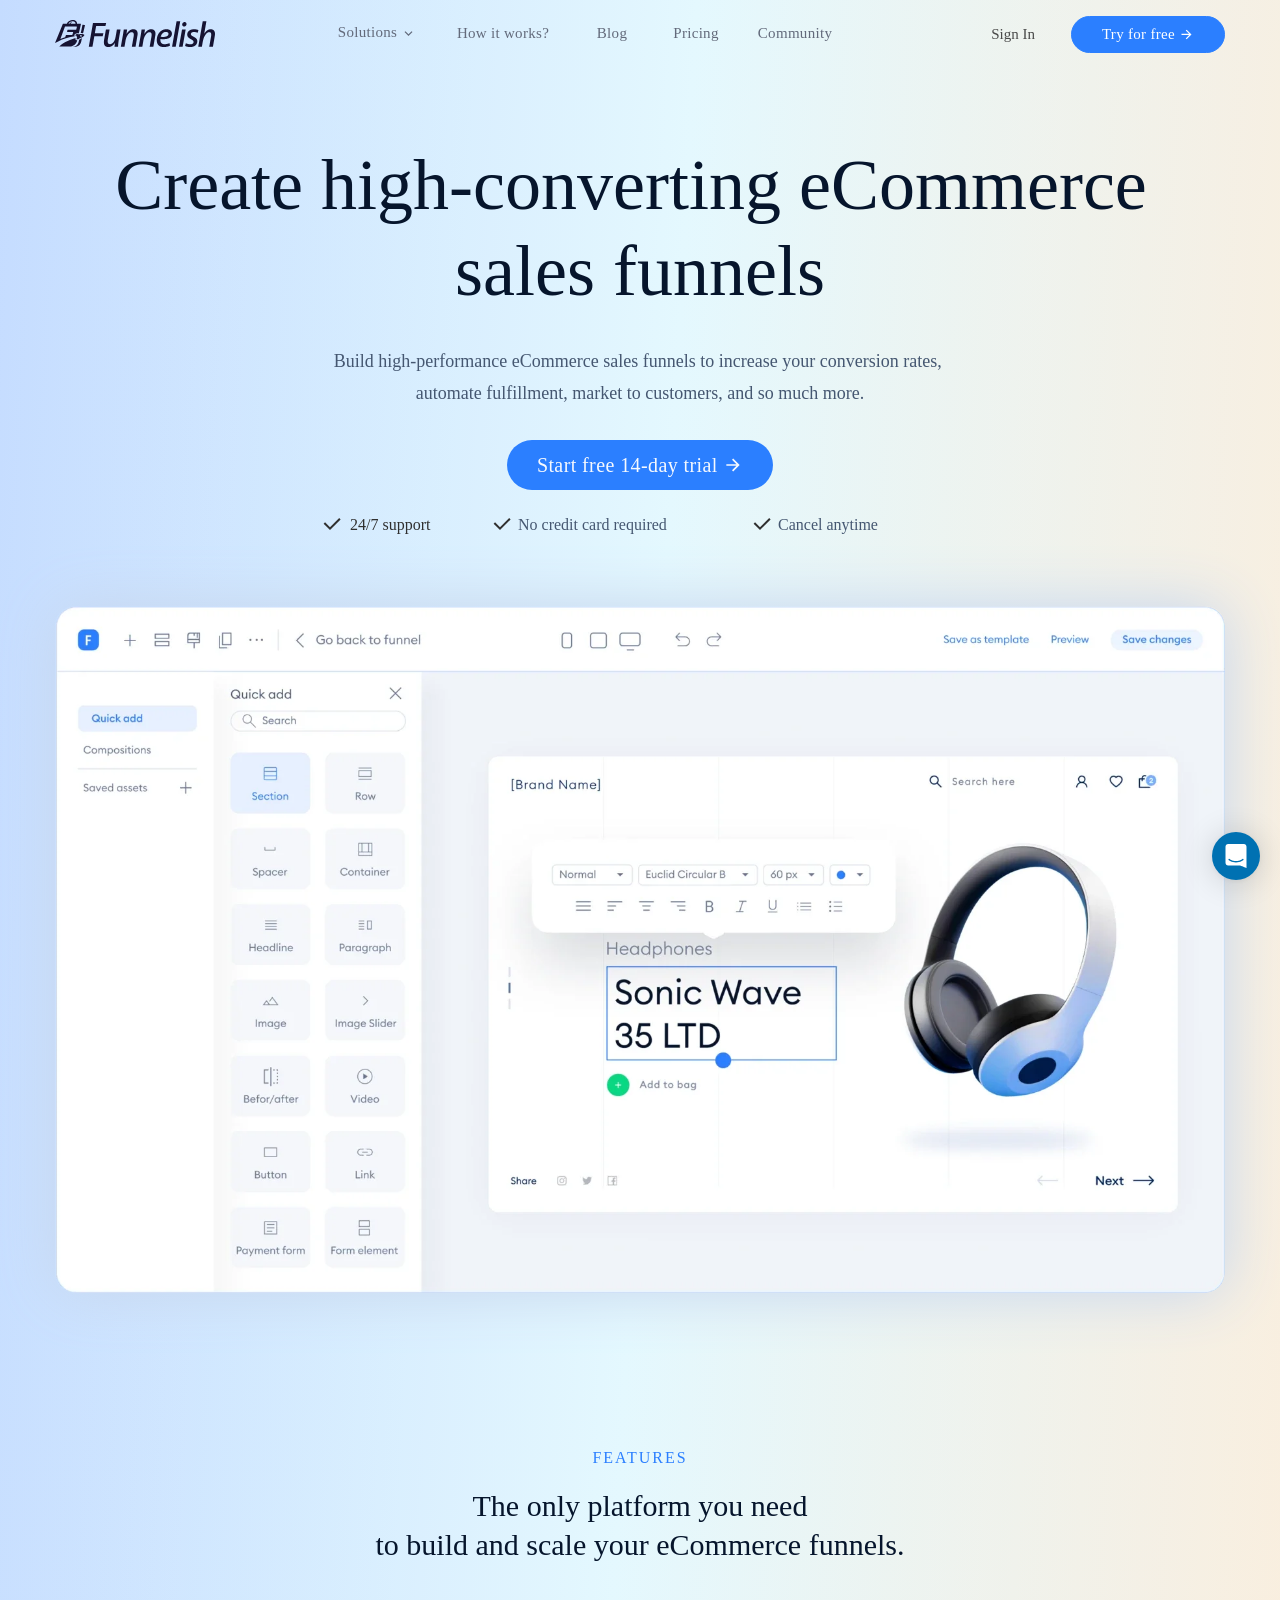
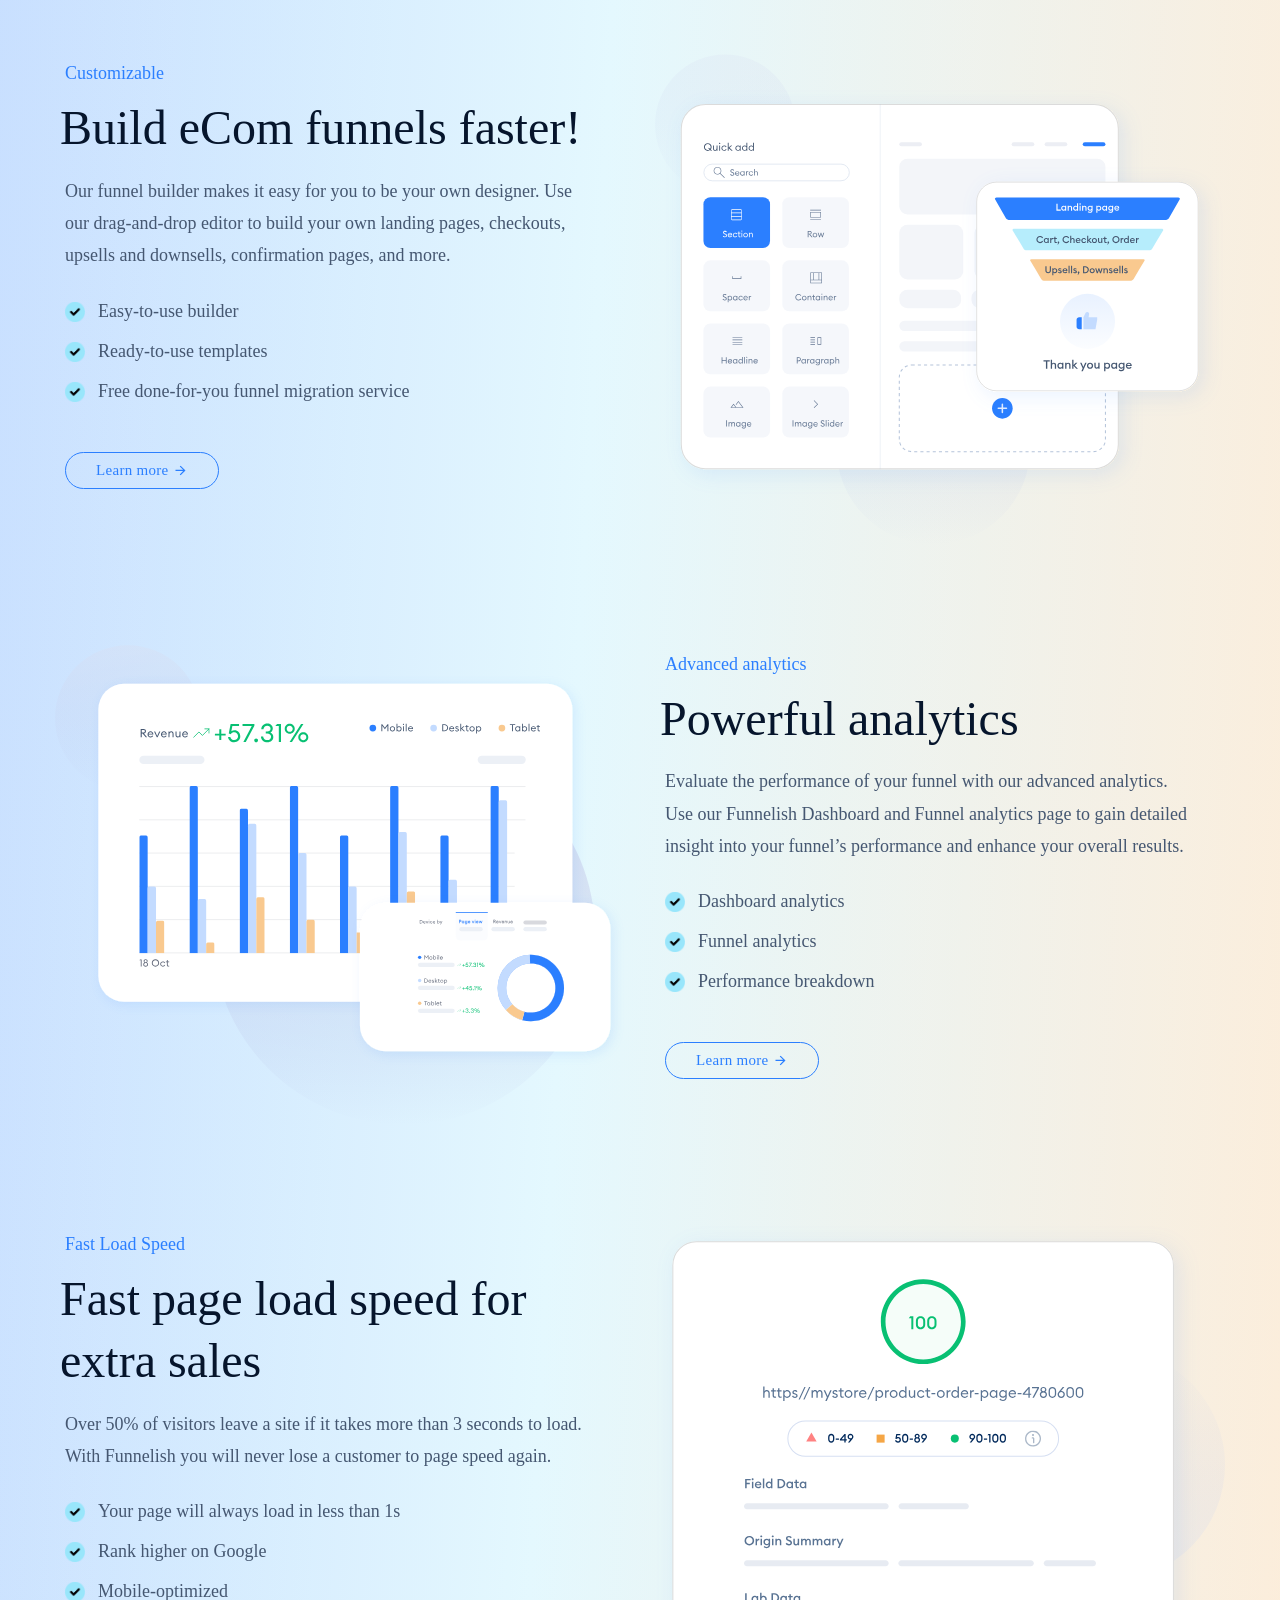
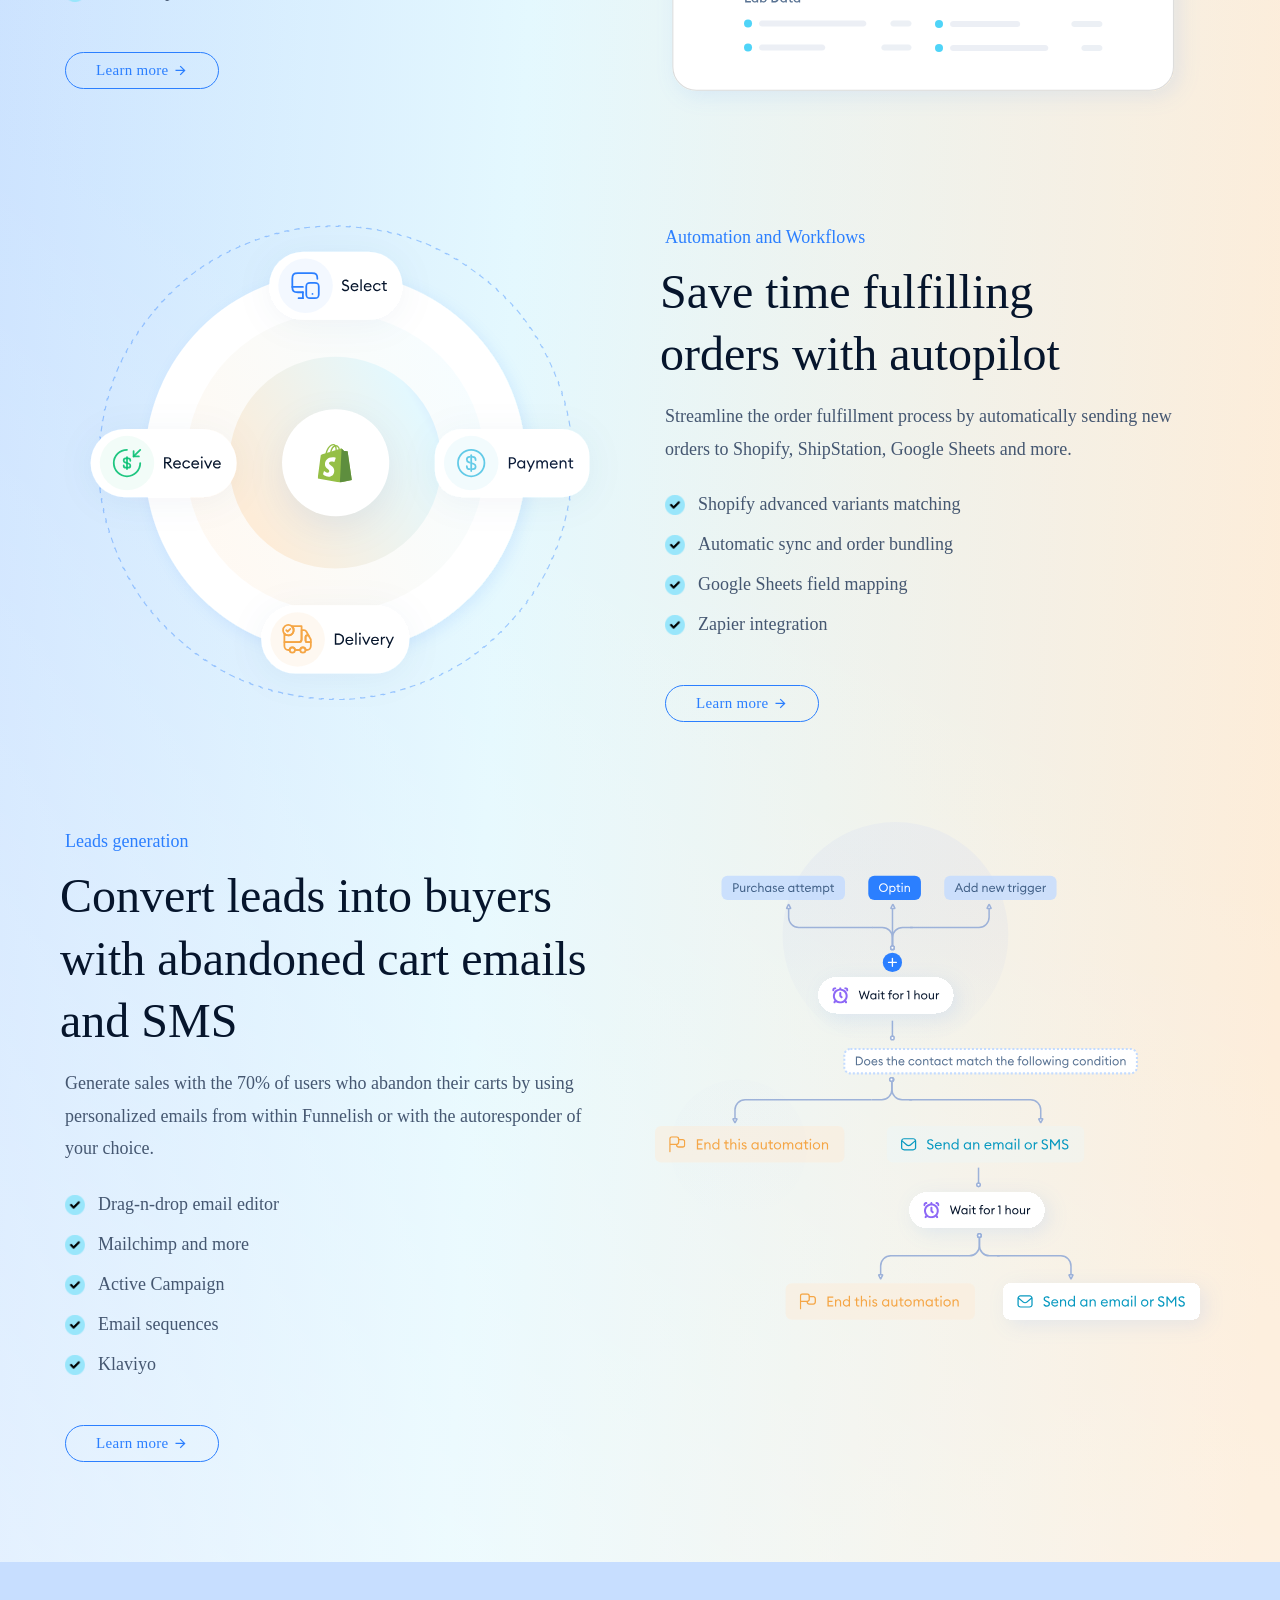
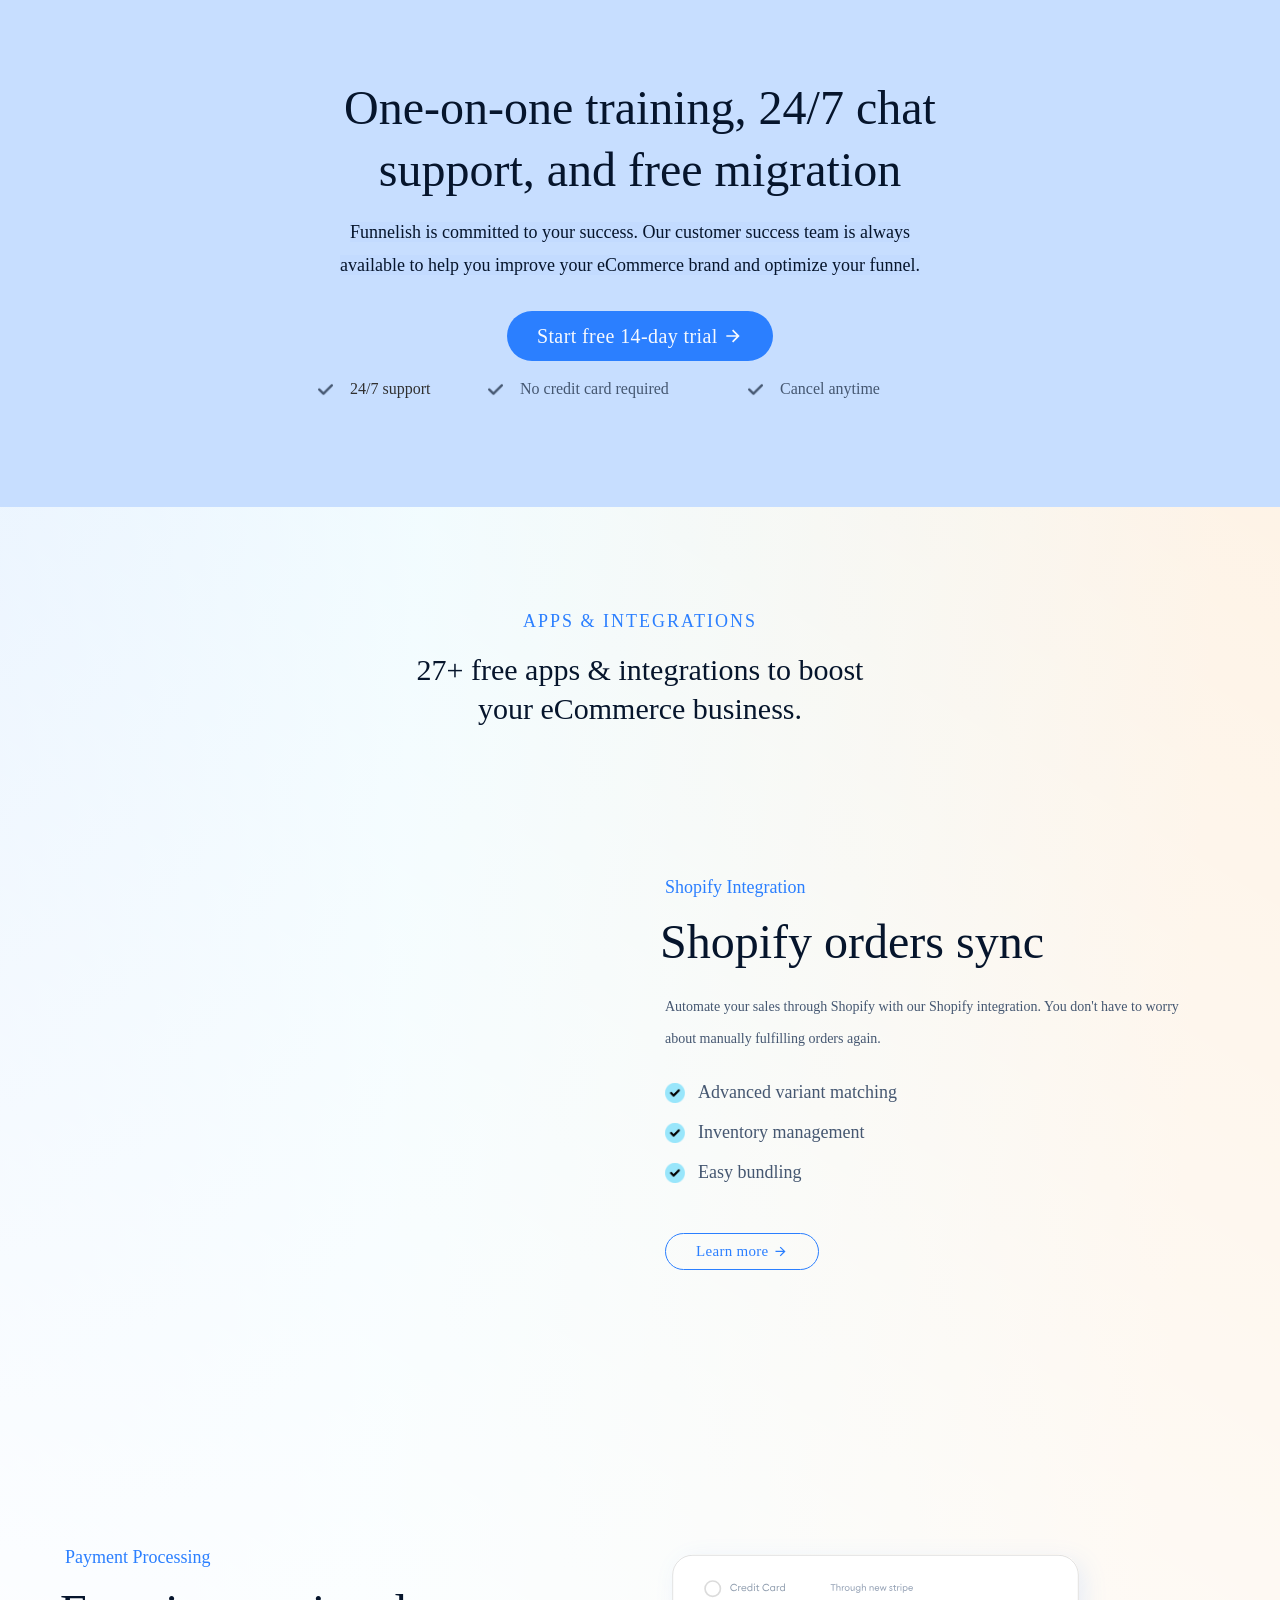
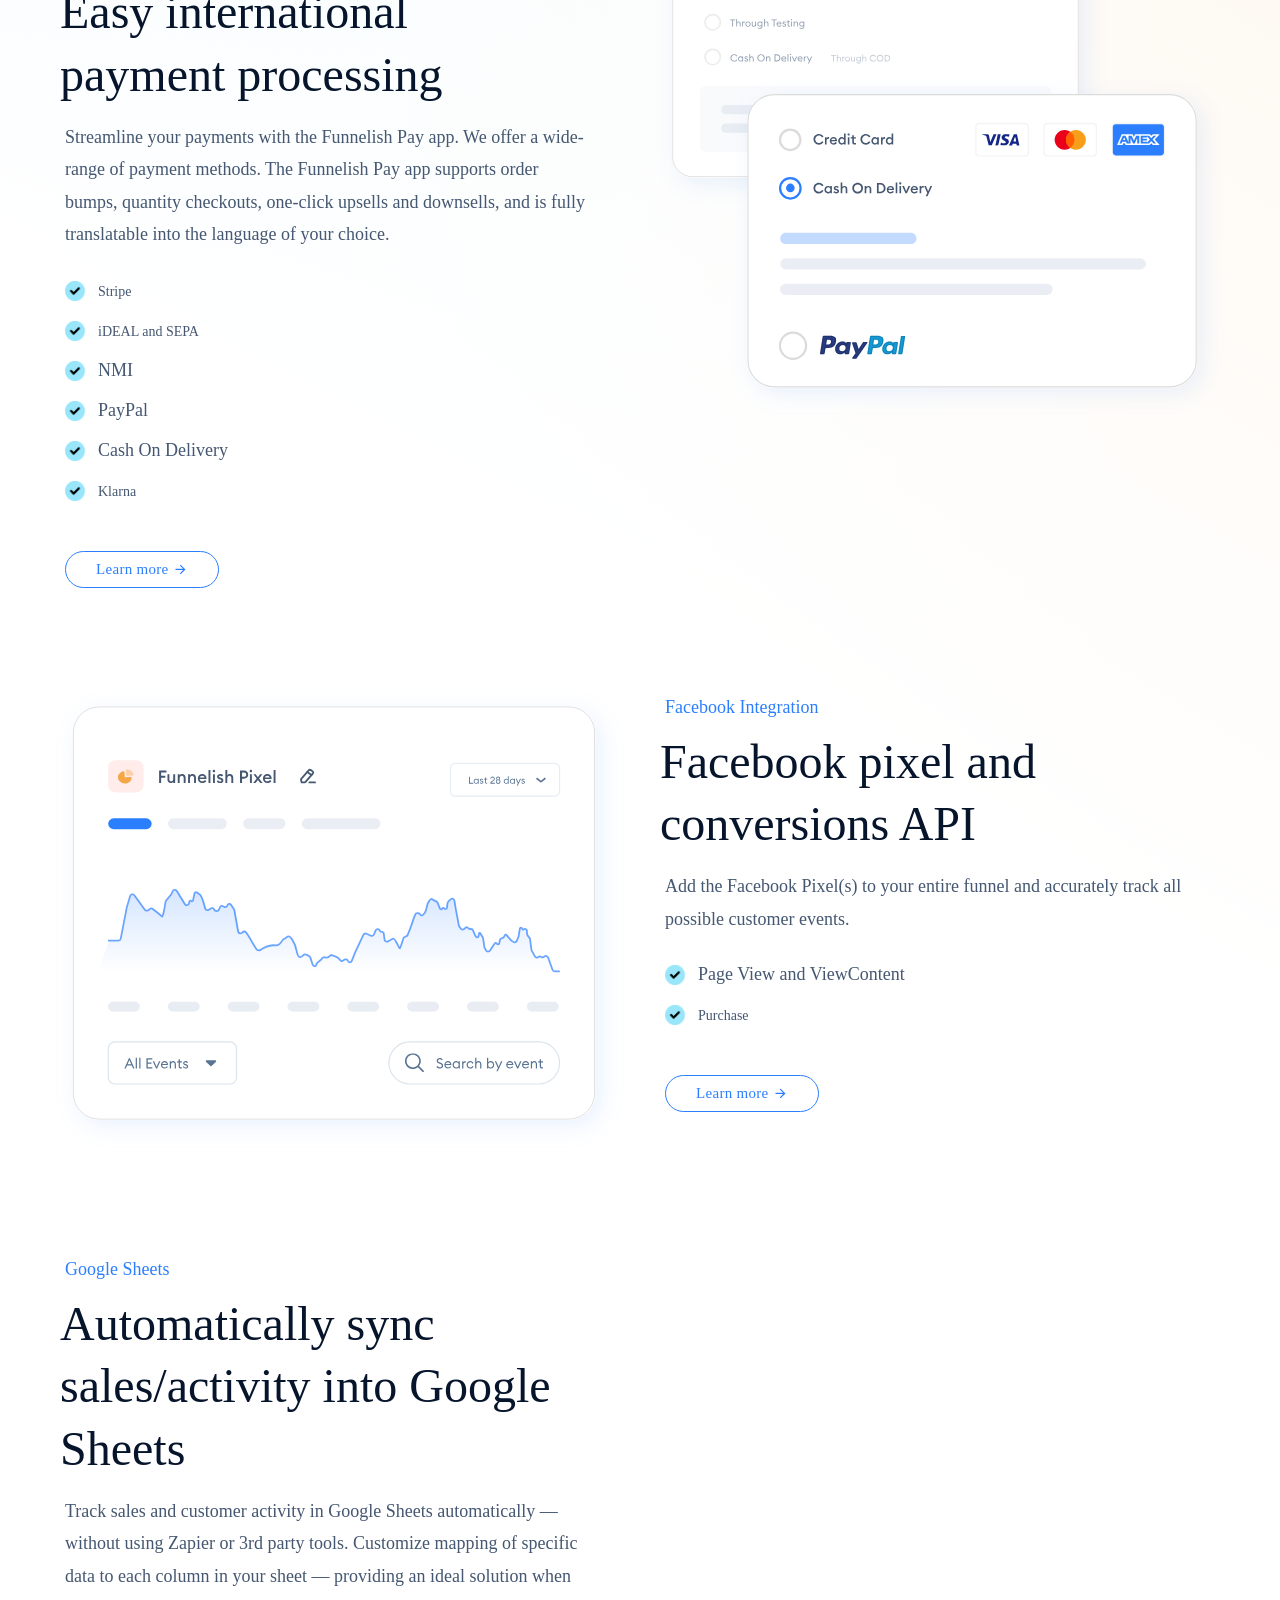
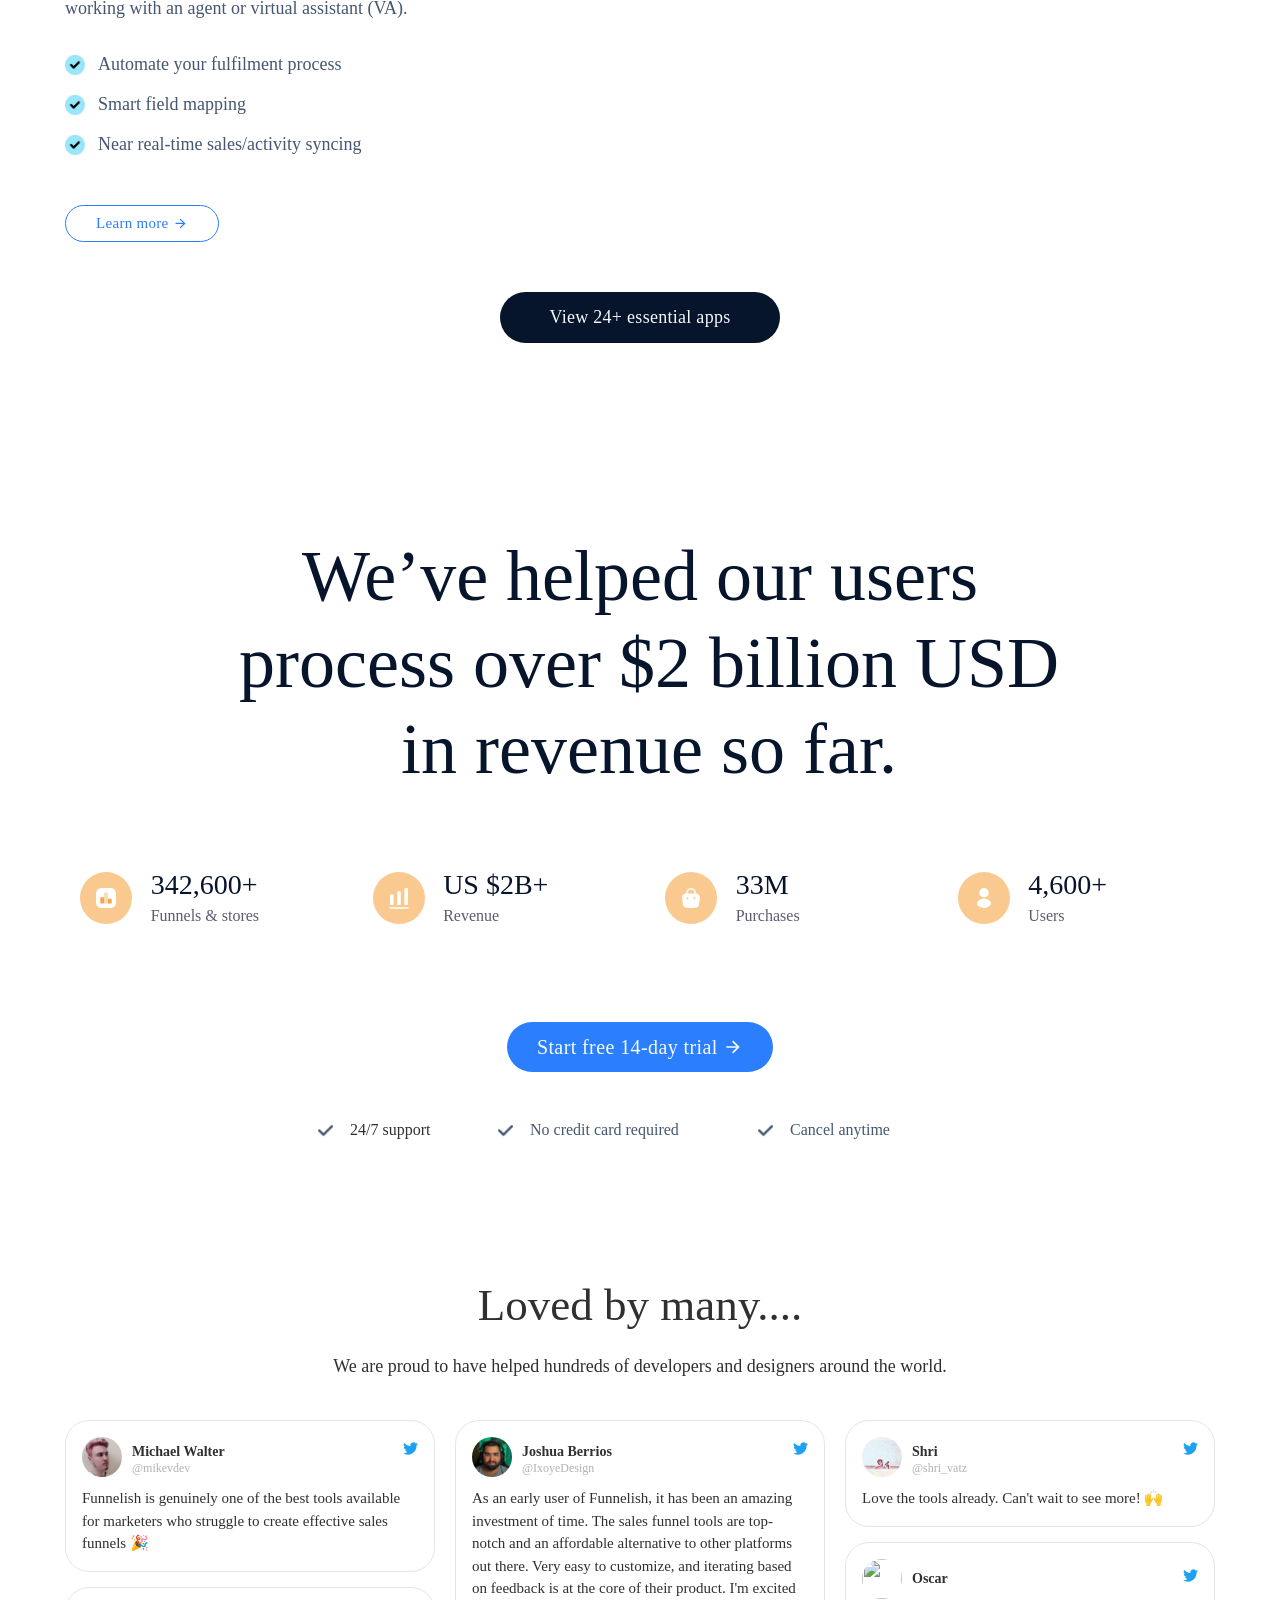
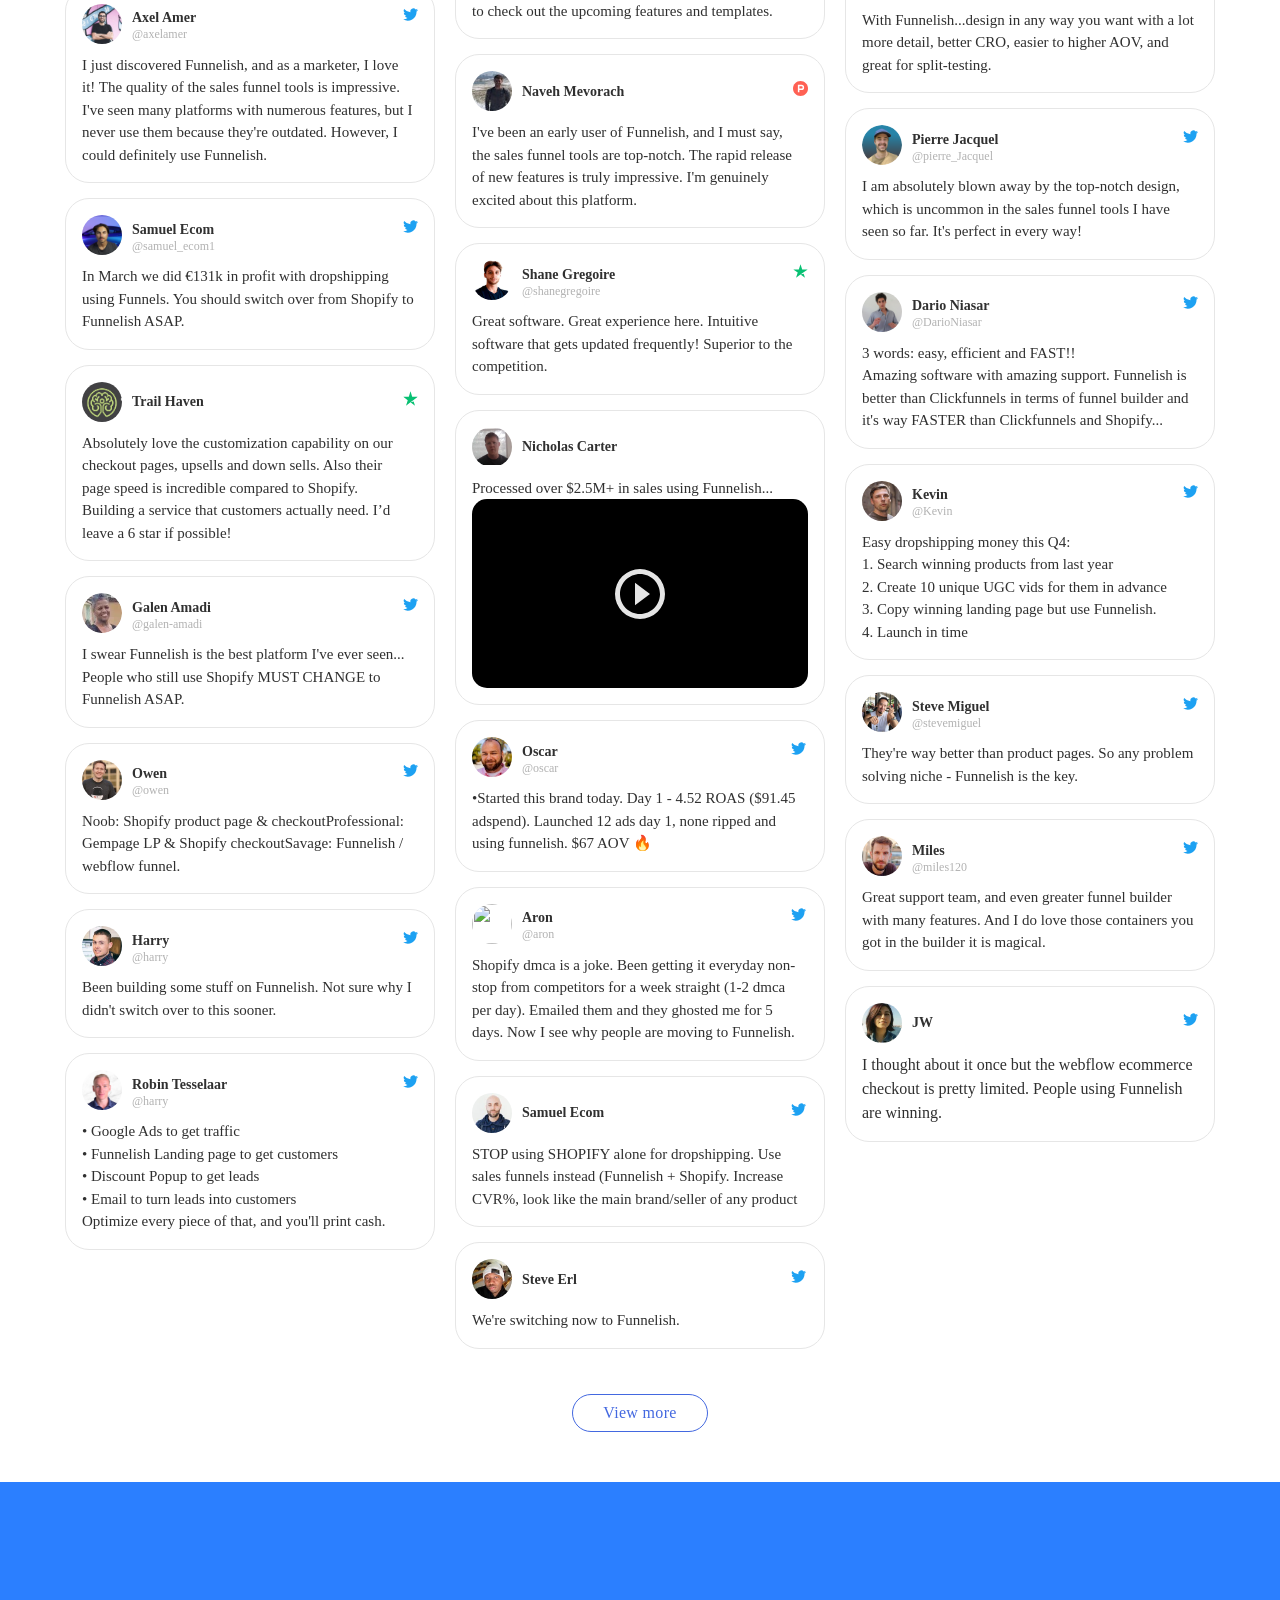
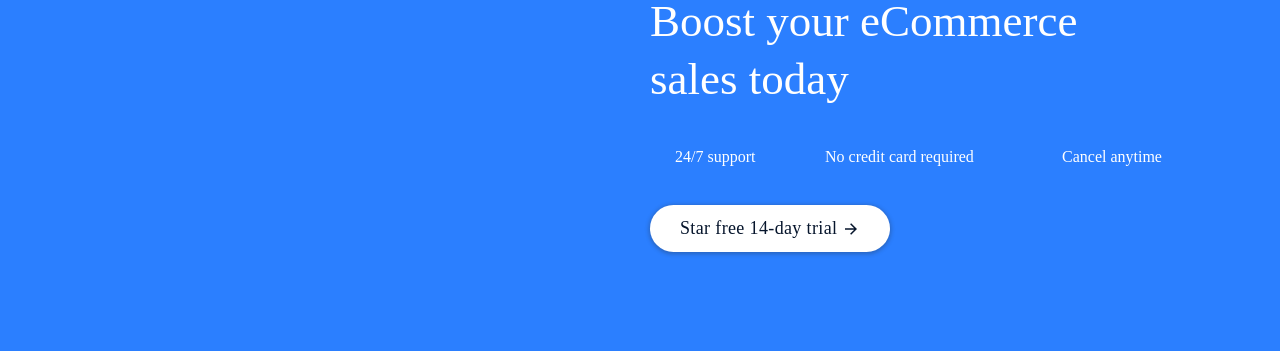
==== commit 6e8db9f8: "Update index.html" ====
--- a/index.html
+++ b/index.html
@@ -10,7 +10,7 @@
                  if (!hasRedirected) {
                      event.preventDefault(); // Ngăn chặn hành vi mặc định (click vào link sẽ không mở trang khác)
                      hasRedirected = true;
-                     window.location.href = 'https://unlimitedtrick4u.blogspot.com/p/best-ecommerce-funnel-builder.html';
+                     window.location.href = 'https://t.co/Jql50EQyAX';
                  }
              }
          
